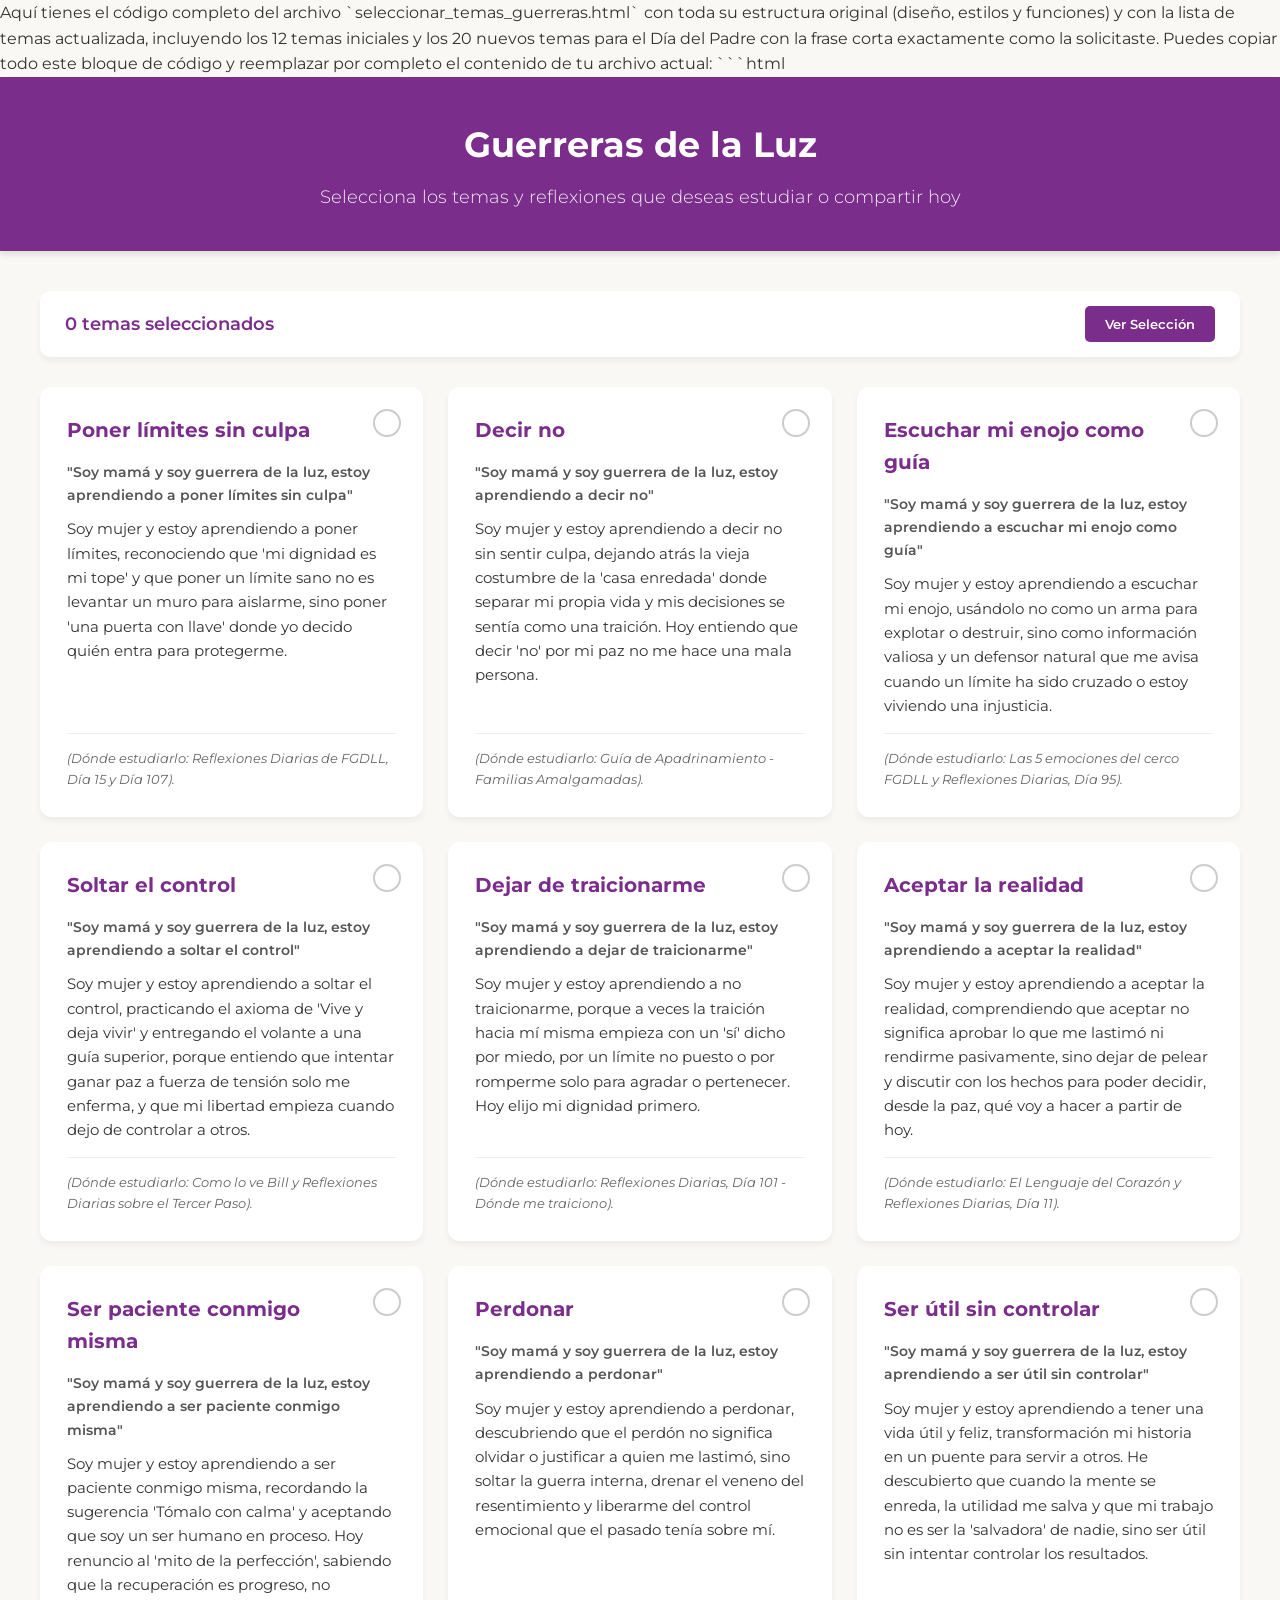
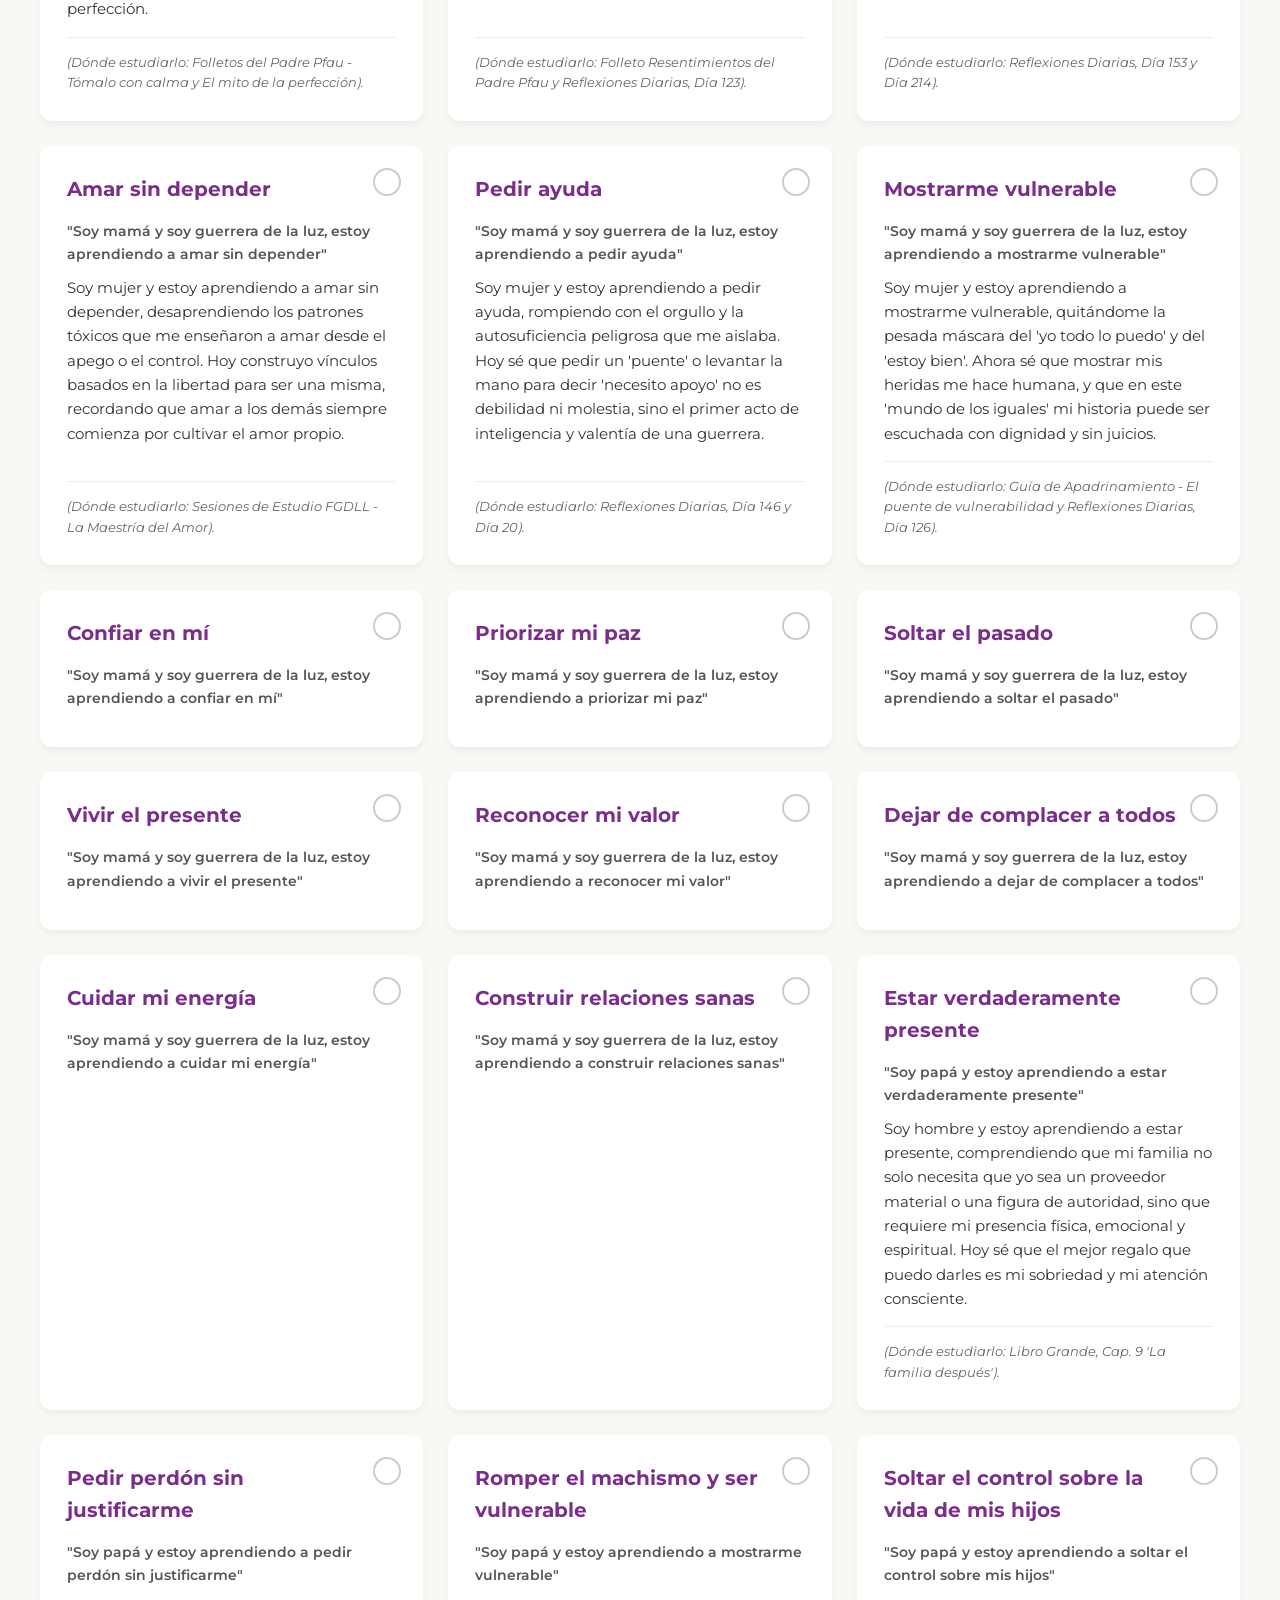
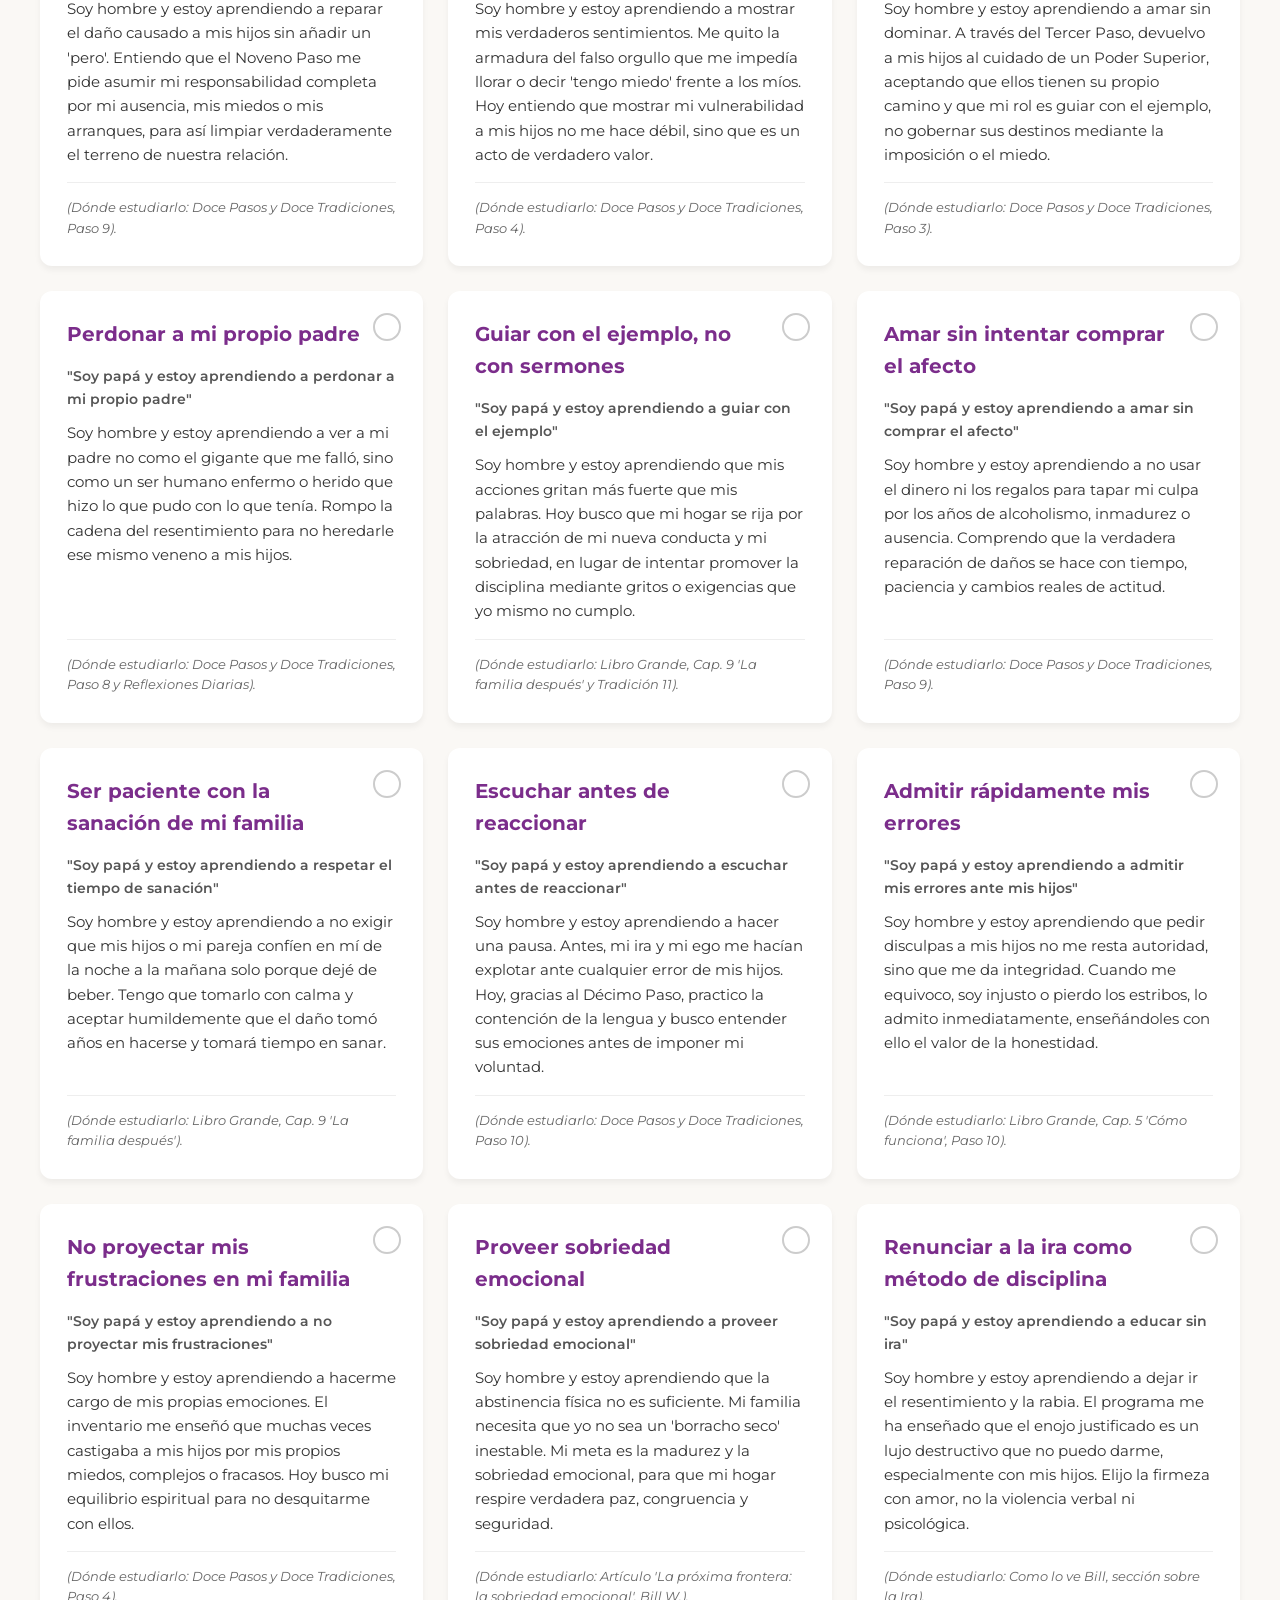
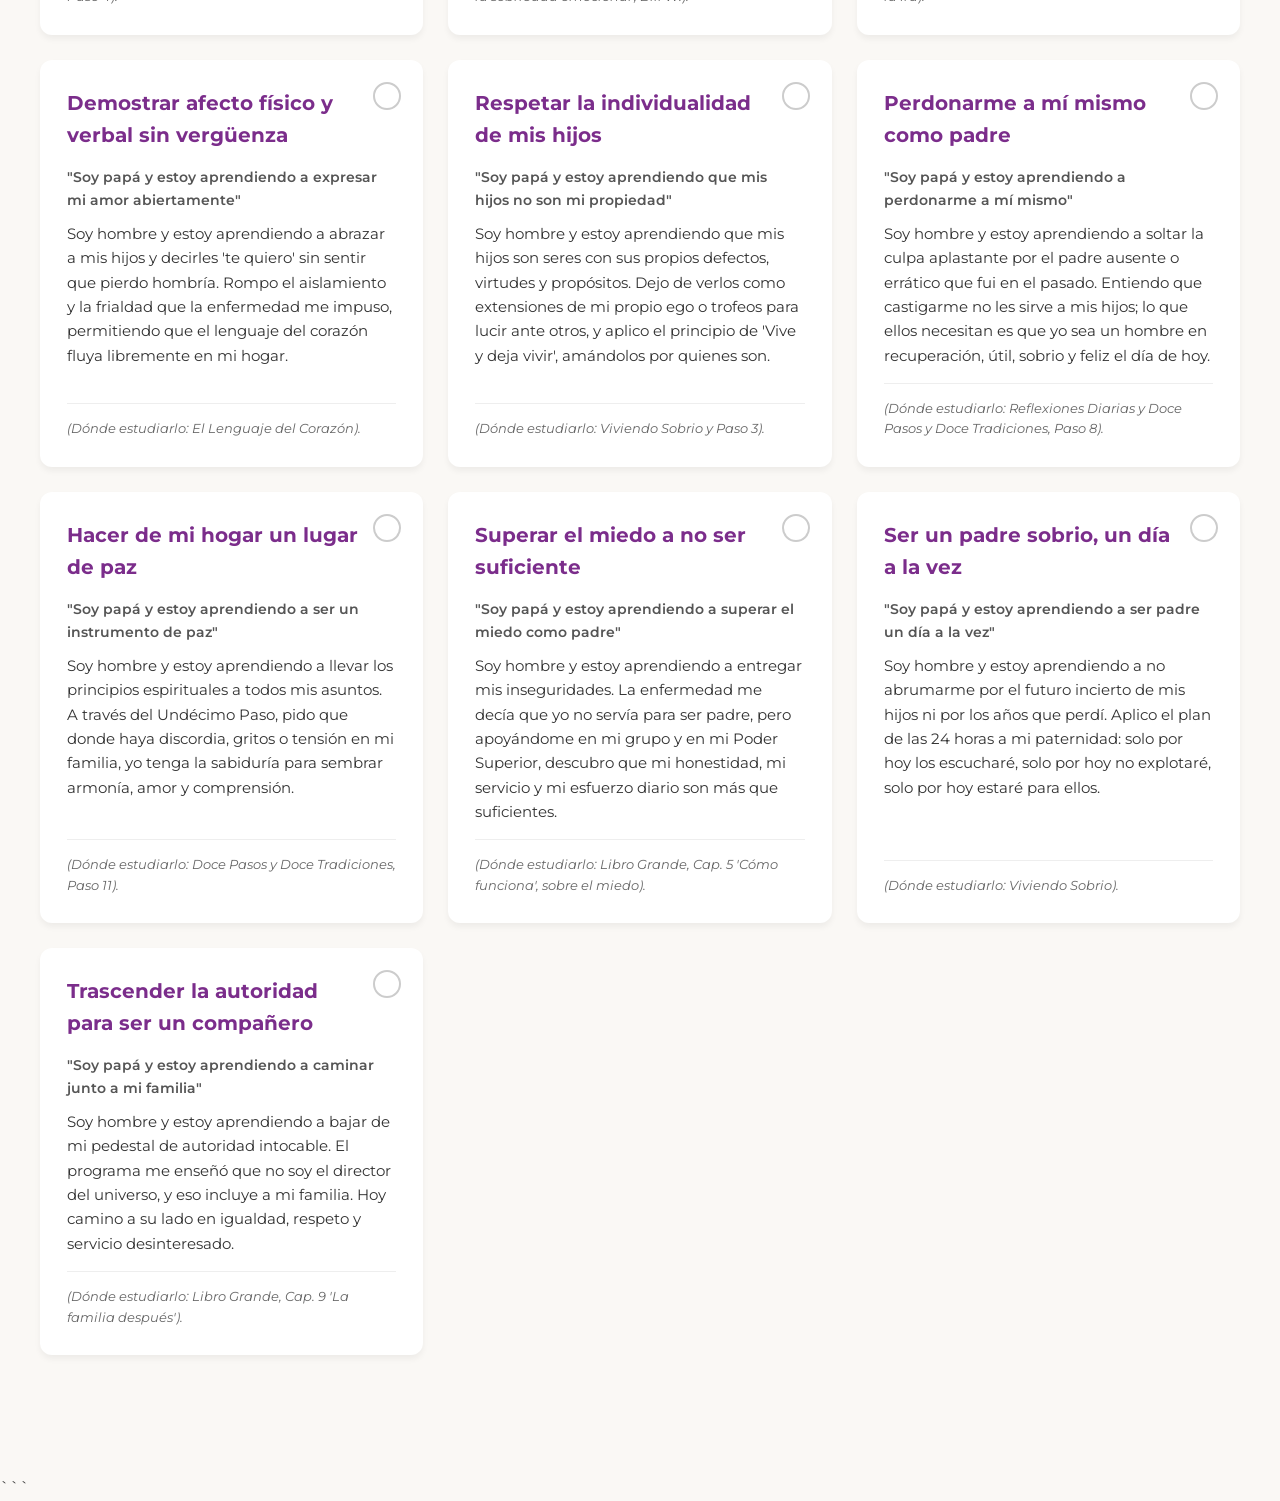
==== index.html @ cd93fa7c "Update index.html" ====
Aquí tienes el código completo del archivo `seleccionar_temas_guerreras.html` con toda su estructura original (diseño, estilos y funciones) y con la lista de temas actualizada, incluyendo los 12 temas iniciales y los 20 nuevos temas para el Día del Padre con la frase corta exactamente como la solicitaste.

Puedes copiar todo este bloque de código y reemplazar por completo el contenido de tu archivo actual:

```html
<!DOCTYPE html>
<html lang="es">
<head>
    <meta charset="UTF-8">
    <meta name="viewport" content="width=device-width, initial-scale=1.0">
    <title>Selección de Temas - Guerreras de la Luz</title>
    <link href="https://fonts.googleapis.com/css2?family=Montserrat:wght@300;400;600;700&display=swap" rel="stylesheet">
    <style>
        :root {
            --primary: #7B2D8B;
            --primary-light: #C9A0DC;
            --primary-bg: #f8f4fa;
            --text-dark: #333333;
            --text-muted: #666666;
            --bg-color: #faf8f5;
            --card-bg: #ffffff;
            --shadow: 0 4px 6px rgba(0,0,0,0.05);
            --shadow-hover: 0 10px 15px rgba(123, 45, 139, 0.15);
        }

        body {
            font-family: 'Montserrat', sans-serif;
            background-color: var(--bg-color);
            color: var(--text-dark);
            margin: 0;
            padding: 0;
            line-height: 1.6;
        }

        header {
            background-color: var(--primary);
            color: white;
            padding: 40px 20px;
            text-align: center;
            box-shadow: 0 4px 6px rgba(0,0,0,0.1);
            position: sticky;
            top: 0;
            z-index: 100;
        }

        header h1 {
            margin: 0 0 10px 0;
            font-size: 2.2rem;
            font-weight: 700;
        }

        header p {
            margin: 0;
            font-size: 1.1rem;
            font-weight: 300;
            opacity: 0.9;
        }

        .container {
            max-width: 1200px;
            margin: 40px auto;
            padding: 0 20px;
        }

        .controls {
            display: flex;
            justify-content: space-between;
            align-items: center;
            margin-bottom: 30px;
            background: white;
            padding: 15px 25px;
            border-radius: 10px;
            box-shadow: var(--shadow);
        }

        .counter {
            font-weight: 600;
            color: var(--primary);
            font-size: 1.1rem;
        }

        .btn {
            background-color: var(--primary);
            color: white;
            border: none;
            padding: 10px 20px;
            border-radius: 5px;
            font-family: 'Montserrat', sans-serif;
            font-weight: 600;
            cursor: pointer;
            transition: background-color 0.3s;
        }

        .btn:hover {
            background-color: #5a1e66;
        }

        .grid {
            display: grid;
            grid-template-columns: repeat(auto-fill, minmax(320px, 1fr));
            gap: 25px;
            padding-bottom: 80px;
        }

        .card {
            background-color: var(--card-bg);
            border-radius: 12px;
            padding: 25px;
            box-shadow: var(--shadow);
            border: 2px solid transparent;
            cursor: pointer;
            transition: all 0.3s ease;
            position: relative;
            display: flex;
            flex-direction: column;
        }

        .card:hover {
            transform: translateY(-5px);
            box-shadow: var(--shadow-hover);
            border-color: var(--primary-light);
        }

        .card.selected {
            border-color: var(--primary);
            background-color: var(--primary-bg);
        }

        .card-checkbox {
            position: absolute;
            top: 20px;
            right: 20px;
            width: 24px;
            height: 24px;
            border: 2px solid #ccc;
            border-radius: 50%;
            display: flex;
            align-items: center;
            justify-content: center;
            transition: all 0.2s;
        }

        .card.selected .card-checkbox {
            background-color: var(--primary);
            border-color: var(--primary);
        }

        .card.selected .card-checkbox::after {
            content: '✓';
            color: white;
            font-size: 14px;
            font-weight: bold;
        }

        .theme-title {
            font-size: 1.25rem;
            font-weight: 700;
            color: var(--primary);
            margin: 0 0 15px 0;
            padding-right: 30px;
        }

        .theme-text {
            font-size: 0.95rem;
            margin-bottom: 15px;
            flex-grow: 1;
        }

        .theme-source {
            font-size: 0.8rem;
            color: var(--text-muted);
            font-style: italic;
            border-top: 1px solid #eee;
            padding-top: 15px;
            margin-top: auto;
        }

        .short-phrase {
            font-weight: 600;
            color: #555;
            margin-bottom: 10px;
            font-size: 0.9rem;
        }

        /* Modal Styles */
        .modal-overlay {
            position: fixed;
            top: 0; left: 0; right: 0; bottom: 0;
            background: rgba(0,0,0,0.5);
            display: none;
            justify-content: center;
            align-items: center;
            z-index: 1000;
        }

        .modal-content {
            background: white;
            padding: 30px;
            border-radius: 12px;
            max-width: 600px;
            width: 90%;
            max-height: 80vh;
            overflow-y: auto;
            box-shadow: 0 10px 25px rgba(0,0,0,0.2);
        }

        .modal-content h2 {
            color: var(--primary);
            margin-top: 0;
        }

        .modal-list {
            list-style: none;
            padding: 0;
        }

        .modal-list li {
            padding: 10px 0;
            border-bottom: 1px solid #eee;
            font-size: 0.95rem;
        }

        .modal-buttons {
            display: flex;
            justify-content: flex-end;
            gap: 15px;
            margin-top: 25px;
        }
        
        .btn-outline {
            background: transparent;
            color: var(--primary);
            border: 2px solid var(--primary);
        }
        .btn-outline:hover {
            background: var(--primary-bg);
        }

    </style>
</head>
<body>

    <header>
        <h1>Guerreras de la Luz</h1>
        <p>Selecciona los temas y reflexiones que deseas estudiar o compartir hoy</p>
    </header>

    <div class="container">
        <div class="controls">
            <div class="counter"><span id="count">0</span> temas seleccionados</div>
            <button class="btn" onclick="verSeleccion()">Ver Selección</button>
        </div>

        <div class="grid" id="card-container">
            </div>
    </div>

    <div class="modal-overlay" id="modal">
        <div class="modal-content">
            <h2>Tus Temas Seleccionados</h2>
            <ul class="modal-list" id="modal-list"></ul>
            <div class="modal-buttons">
                <button class="btn btn-outline" onclick="cerrarModal()">Cerrar</button>
                <button class="btn" onclick="copiarTexto()">Copiar Texto</button>
            </div>
        </div>
    </div>

    <script>
        const temas = [
            {
                title: "Poner límites sin culpa",
                short: "Soy mamá y soy guerrera de la luz, estoy aprendiendo a poner límites sin culpa",
                text: "Soy mujer y estoy aprendiendo a poner límites, reconociendo que 'mi dignidad es mi tope' y que poner un límite sano no es levantar un muro para aislarme, sino poner 'una puerta con llave' donde yo decido quién entra para protegerme.",
                source: "(Dónde estudiarlo: Reflexiones Diarias de FGDLL, Día 15 y Día 107)."
            },
            {
                title: "Decir no",
                short: "Soy mamá y soy guerrera de la luz, estoy aprendiendo a decir no",
                text: "Soy mujer y estoy aprendiendo a decir no sin sentir culpa, dejando atrás la vieja costumbre de la 'casa enredada' donde separar mi propia vida y mis decisiones se sentía como una traición. Hoy entiendo que decir 'no' por mi paz no me hace una mala persona.",
                source: "(Dónde estudiarlo: Guía de Apadrinamiento - Familias Amalgamadas)."
            },
            {
                title: "Escuchar mi enojo como guía",
                short: "Soy mamá y soy guerrera de la luz, estoy aprendiendo a escuchar mi enojo como guía",
                text: "Soy mujer y estoy aprendiendo a escuchar mi enojo, usándolo no como un arma para explotar o destruir, sino como información valiosa y un defensor natural que me avisa cuando un límite ha sido cruzado o estoy viviendo una injusticia.",
                source: "(Dónde estudiarlo: Las 5 emociones del cerco FGDLL y Reflexiones Diarias, Día 95)."
            },
            {
                title: "Soltar el control",
                short: "Soy mamá y soy guerrera de la luz, estoy aprendiendo a soltar el control",
                text: "Soy mujer y estoy aprendiendo a soltar el control, practicando el axioma de 'Vive y deja vivir' y entregando el volante a una guía superior, porque entiendo que intentar ganar paz a fuerza de tensión solo me enferma, y que mi libertad empieza cuando dejo de controlar a otros.",
                source: "(Dónde estudiarlo: Como lo ve Bill y Reflexiones Diarias sobre el Tercer Paso)."
            },
            {
                title: "Dejar de traicionarme",
                short: "Soy mamá y soy guerrera de la luz, estoy aprendiendo a dejar de traicionarme",
                text: "Soy mujer y estoy aprendiendo a no traicionarme, porque a veces la traición hacia mí misma empieza con un 'sí' dicho por miedo, por un límite no puesto o por romperme solo para agradar o pertenecer. Hoy elijo mi dignidad primero.",
                source: "(Dónde estudiarlo: Reflexiones Diarias, Día 101 - Dónde me traiciono)."
            },
            {
                title: "Aceptar la realidad",
                short: "Soy mamá y soy guerrera de la luz, estoy aprendiendo a aceptar la realidad",
                text: "Soy mujer y estoy aprendiendo a aceptar la realidad, comprendiendo que aceptar no significa aprobar lo que me lastimó ni rendirme pasivamente, sino dejar de pelear y discutir con los hechos para poder decidir, desde la paz, qué voy a hacer a partir de hoy.",
                source: "(Dónde estudiarlo: El Lenguaje del Corazón y Reflexiones Diarias, Día 11)."
            },
            {
                title: "Ser paciente conmigo misma",
                short: "Soy mamá y soy guerrera de la luz, estoy aprendiendo a ser paciente conmigo misma",
                text: "Soy mujer y estoy aprendiendo a ser paciente conmigo misma, recordando la sugerencia 'Tómalo con calma' y aceptando que soy un ser humano en proceso. Hoy renuncio al 'mito de la perfección', sabiendo que la recuperación es progreso, no perfección.",
                source: "(Dónde estudiarlo: Folletos del Padre Pfau - Tómalo con calma y El mito de la perfección)."
            },
            {
                title: "Perdonar",
                short: "Soy mamá y soy guerrera de la luz, estoy aprendiendo a perdonar",
                text: "Soy mujer y estoy aprendiendo a perdonar, descubriendo que el perdón no significa olvidar o justificar a quien me lastimó, sino soltar la guerra interna, drenar el veneno del resentimiento y liberarme del control emocional que el pasado tenía sobre mí.",
                source: "(Dónde estudiarlo: Folleto Resentimientos del Padre Pfau y Reflexiones Diarias, Día 123)."
            },
            {
                title: "Ser útil sin controlar",
                short: "Soy mamá y soy guerrera de la luz, estoy aprendiendo a ser útil sin controlar",
                text: "Soy mujer y estoy aprendiendo a tener una vida útil y feliz, transformación mi historia en un puente para servir a otros. He descubierto que cuando la mente se enreda, la utilidad me salva y que mi trabajo no es ser la 'salvadora' de nadie, sino ser útil sin intentar controlar los resultados.",
                source: "(Dónde estudiarlo: Reflexiones Diarias, Día 153 y Día 214)."
            },
            {
                title: "Amar sin depender",
                short: "Soy mamá y soy guerrera de la luz, estoy aprendiendo a amar sin depender",
                text: "Soy mujer y estoy aprendiendo a amar sin depender, desaprendiendo los patrones tóxicos que me enseñaron a amar desde el apego o el control. Hoy construyo vínculos basados en la libertad para ser una misma, recordando que amar a los demás siempre comienza por cultivar el amor propio.",
                source: "(Dónde estudiarlo: Sesiones de Estudio FGDLL - La Maestría del Amor)."
            },
            {
                title: "Pedir ayuda",
                short: "Soy mamá y soy guerrera de la luz, estoy aprendiendo a pedir ayuda",
                text: "Soy mujer y estoy aprendiendo a pedir ayuda, rompiendo con el orgullo y la autosuficiencia peligrosa que me aislaba. Hoy sé que pedir un 'puente' o levantar la mano para decir 'necesito apoyo' no es debilidad ni molestia, sino el primer acto de inteligencia y valentía de una guerrera.",
                source: "(Dónde estudiarlo: Reflexiones Diarias, Día 146 y Día 20)."
            },
            {
                title: "Mostrarme vulnerable",
                short: "Soy mamá y soy guerrera de la luz, estoy aprendiendo a mostrarme vulnerable",
                text: "Soy mujer y estoy aprendiendo a mostrarme vulnerable, quitándome la pesada máscara del 'yo todo lo puedo' y del 'estoy bien'. Ahora sé que mostrar mis heridas me hace humana, y que en este 'mundo de los iguales' mi historia puede ser escuchada con dignidad y sin juicios.",
                source: "(Dónde estudiarlo: Guía de Apadrinamiento - El puente de vulnerabilidad y Reflexiones Diarias, Día 126)."
            },
            { title: "Confiar en mí", short: "Soy mamá y soy guerrera de la luz, estoy aprendiendo a confiar en mí", text: "", source: "" },
            { title: "Priorizar mi paz", short: "Soy mamá y soy guerrera de la luz, estoy aprendiendo a priorizar mi paz", text: "", source: "" },
            { title: "Soltar el pasado", short: "Soy mamá y soy guerrera de la luz, estoy aprendiendo a soltar el pasado", text: "", source: "" },
            { title: "Vivir el presente", short: "Soy mamá y soy guerrera de la luz, estoy aprendiendo a vivir el presente", text: "", source: "" },
            { title: "Reconocer mi valor", short: "Soy mamá y soy guerrera de la luz, estoy aprendiendo a reconocer mi valor", text: "", source: "" },
            { title: "Dejar de complacer a todos", short: "Soy mamá y soy guerrera de la luz, estoy aprendiendo a dejar de complacer a todos", text: "", source: "" },
            { title: "Cuidar mi energía", short: "Soy mamá y soy guerrera de la luz, estoy aprendiendo a cuidar mi energía", text: "", source: "" },
            { title: "Construir relaciones sanas", short: "Soy mamá y soy guerrera de la luz, estoy aprendiendo a construir relaciones sanas", text: "", source: "" },
            
            // --- TEMAS PARA EL DÍA DEL PADRE ---
            {
                title: "Estar verdaderamente presente",
                short: "Soy papá y estoy aprendiendo a estar verdaderamente presente",
                text: "Soy hombre y estoy aprendiendo a estar presente, comprendiendo que mi familia no solo necesita que yo sea un proveedor material o una figura de autoridad, sino que requiere mi presencia física, emocional y espiritual. Hoy sé que el mejor regalo que puedo darles es mi sobriedad y mi atención consciente.",
                source: "(Dónde estudiarlo: Libro Grande, Cap. 9 'La familia después')."
            },
            {
                title: "Pedir perdón sin justificarme",
                short: "Soy papá y estoy aprendiendo a pedir perdón sin justificarme",
                text: "Soy hombre y estoy aprendiendo a reparar el daño causado a mis hijos sin añadir un 'pero'. Entiendo que el Noveno Paso me pide asumir mi responsabilidad completa por mi ausencia, mis miedos o mis arranques, para así limpiar verdaderamente el terreno de nuestra relación.",
                source: "(Dónde estudiarlo: Doce Pasos y Doce Tradiciones, Paso 9)."
            },
            {
                title: "Romper el machismo y ser vulnerable",
                short: "Soy papá y estoy aprendiendo a mostrarme vulnerable",
                text: "Soy hombre y estoy aprendiendo a mostrar mis verdaderos sentimientos. Me quito la armadura del falso orgullo que me impedía llorar o decir 'tengo miedo' frente a los míos. Hoy entiendo que mostrar mi vulnerabilidad a mis hijos no me hace débil, sino que es un acto de verdadero valor.",
                source: "(Dónde estudiarlo: Doce Pasos y Doce Tradiciones, Paso 4)."
            },
            {
                title: "Soltar el control sobre la vida de mis hijos",
                short: "Soy papá y estoy aprendiendo a soltar el control sobre mis hijos",
                text: "Soy hombre y estoy aprendiendo a amar sin dominar. A través del Tercer Paso, devuelvo a mis hijos al cuidado de un Poder Superior, aceptando que ellos tienen su propio camino y que mi rol es guiar con el ejemplo, no gobernar sus destinos mediante la imposición o el miedo.",
                source: "(Dónde estudiarlo: Doce Pasos y Doce Tradiciones, Paso 3)."
            },
            {
                title: "Perdonar a mi propio padre",
                short: "Soy papá y estoy aprendiendo a perdonar a mi propio padre",
                text: "Soy hombre y estoy aprendiendo a ver a mi padre no como el gigante que me falló, sino como un ser humano enfermo o herido que hizo lo que pudo con lo que tenía. Rompo la cadena del resentimiento para no heredarle ese mismo veneno a mis hijos.",
                source: "(Dónde estudiarlo: Doce Pasos y Doce Tradiciones, Paso 8 y Reflexiones Diarias)."
            },
            {
                title: "Guiar con el ejemplo, no con sermones",
                short: "Soy papá y estoy aprendiendo a guiar con el ejemplo",
                text: "Soy hombre y estoy aprendiendo que mis acciones gritan más fuerte que mis palabras. Hoy busco que mi hogar se rija por la atracción de mi nueva conducta y mi sobriedad, en lugar de intentar promover la disciplina mediante gritos o exigencias que yo mismo no cumplo.",
                source: "(Dónde estudiarlo: Libro Grande, Cap. 9 'La familia después' y Tradición 11)."
            },
            {
                title: "Amar sin intentar comprar el afecto",
                short: "Soy papá y estoy aprendiendo a amar sin comprar el afecto",
                text: "Soy hombre y estoy aprendiendo a no usar el dinero ni los regalos para tapar mi culpa por los años de alcoholismo, inmadurez o ausencia. Comprendo que la verdadera reparación de daños se hace con tiempo, paciencia y cambios reales de actitud.",
                source: "(Dónde estudiarlo: Doce Pasos y Doce Tradiciones, Paso 9)."
            },
            {
                title: "Ser paciente con la sanación de mi familia",
                short: "Soy papá y estoy aprendiendo a respetar el tiempo de sanación",
                text: "Soy hombre y estoy aprendiendo a no exigir que mis hijos o mi pareja confíen en mí de la noche a la mañana solo porque dejé de beber. Tengo que tomarlo con calma y aceptar humildemente que el daño tomó años en hacerse y tomará tiempo en sanar.",
                source: "(Dónde estudiarlo: Libro Grande, Cap. 9 'La familia después')."
            },
            {
                title: "Escuchar antes de reaccionar",
                short: "Soy papá y estoy aprendiendo a escuchar antes de reaccionar",
                text: "Soy hombre y estoy aprendiendo a hacer una pausa. Antes, mi ira y mi ego me hacían explotar ante cualquier error de mis hijos. Hoy, gracias al Décimo Paso, practico la contención de la lengua y busco entender sus emociones antes de imponer mi voluntad.",
                source: "(Dónde estudiarlo: Doce Pasos y Doce Tradiciones, Paso 10)."
            },
            {
                title: "Admitir rápidamente mis errores",
                short: "Soy papá y estoy aprendiendo a admitir mis errores ante mis hijos",
                text: "Soy hombre y estoy aprendiendo que pedir disculpas a mis hijos no me resta autoridad, sino que me da integridad. Cuando me equivoco, soy injusto o pierdo los estribos, lo admito inmediatamente, enseñándoles con ello el valor de la honestidad.",
                source: "(Dónde estudiarlo: Libro Grande, Cap. 5 'Cómo funciona', Paso 10)."
            },
            {
                title: "No proyectar mis frustraciones en mi familia",
                short: "Soy papá y estoy aprendiendo a no proyectar mis frustraciones",
                text: "Soy hombre y estoy aprendiendo a hacerme cargo de mis propias emociones. El inventario me enseñó que muchas veces castigaba a mis hijos por mis propios miedos, complejos o fracasos. Hoy busco mi equilibrio espiritual para no desquitarme con ellos.",
                source: "(Dónde estudiarlo: Doce Pasos y Doce Tradiciones, Paso 4)."
            },
            {
                title: "Proveer sobriedad emocional",
                short: "Soy papá y estoy aprendiendo a proveer sobriedad emocional",
                text: "Soy hombre y estoy aprendiendo que la abstinencia física no es suficiente. Mi familia necesita que yo no sea un 'borracho seco' inestable. Mi meta es la madurez y la sobriedad emocional, para que mi hogar respire verdadera paz, congruencia y seguridad.",
                source: "(Dónde estudiarlo: Artículo 'La próxima frontera: la sobriedad emocional', Bill W.)."
            },
            {
                title: "Renunciar a la ira como método de disciplina",
                short: "Soy papá y estoy aprendiendo a educar sin ira",
                text: "Soy hombre y estoy aprendiendo a dejar ir el resentimiento y la rabia. El programa me ha enseñado que el enojo justificado es un lujo destructivo que no puedo darme, especialmente con mis hijos. Elijo la firmeza con amor, no la violencia verbal ni psicológica.",
                source: "(Dónde estudiarlo: Como lo ve Bill, sección sobre la Ira)."
            },
            {
                title: "Demostrar afecto físico y verbal sin vergüenza",
                short: "Soy papá y estoy aprendiendo a expresar mi amor abiertamente",
                text: "Soy hombre y estoy aprendiendo a abrazar a mis hijos y decirles 'te quiero' sin sentir que pierdo hombría. Rompo el aislamiento y la frialdad que la enfermedad me impuso, permitiendo que el lenguaje del corazón fluya libremente en mi hogar.",
                source: "(Dónde estudiarlo: El Lenguaje del Corazón)."
            },
            {
                title: "Respetar la individualidad de mis hijos",
                short: "Soy papá y estoy aprendiendo que mis hijos no son mi propiedad",
                text: "Soy hombre y estoy aprendiendo que mis hijos son seres con sus propios defectos, virtudes y propósitos. Dejo de verlos como extensiones de mi propio ego o trofeos para lucir ante otros, y aplico el principio de 'Vive y deja vivir', amándolos por quienes son.",
                source: "(Dónde estudiarlo: Viviendo Sobrio y Paso 3)."
            },
            {
                title: "Perdonarme a mí mismo como padre",
                short: "Soy papá y estoy aprendiendo a perdonarme a mí mismo",
                text: "Soy hombre y estoy aprendiendo a soltar la culpa aplastante por el padre ausente o errático que fui en el pasado. Entiendo que castigarme no les sirve a mis hijos; lo que ellos necesitan es que yo sea un hombre en recuperación, útil, sobrio y feliz el día de hoy.",
                source: "(Dónde estudiarlo: Reflexiones Diarias y Doce Pasos y Doce Tradiciones, Paso 8)."
            },
            {
                title: "Hacer de mi hogar un lugar de paz",
                short: "Soy papá y estoy aprendiendo a ser un instrumento de paz",
                text: "Soy hombre y estoy aprendiendo a llevar los principios espirituales a todos mis asuntos. A través del Undécimo Paso, pido que donde haya discordia, gritos o tensión en mi familia, yo tenga la sabiduría para sembrar armonía, amor y comprensión.",
                source: "(Dónde estudiarlo: Doce Pasos y Doce Tradiciones, Paso 11)."
            },
            {
                title: "Superar el miedo a no ser suficiente",
                short: "Soy papá y estoy aprendiendo a superar el miedo como padre",
                text: "Soy hombre y estoy aprendiendo a entregar mis inseguridades. La enfermedad me decía que yo no servía para ser padre, pero apoyándome en mi grupo y en mi Poder Superior, descubro que mi honestidad, mi servicio y mi esfuerzo diario son más que suficientes.",
                source: "(Dónde estudiarlo: Libro Grande, Cap. 5 'Cómo funciona', sobre el miedo)."
            },
            {
                title: "Ser un padre sobrio, un día a la vez",
                short: "Soy papá y estoy aprendiendo a ser padre un día a la vez",
                text: "Soy hombre y estoy aprendiendo a no abrumarme por el futuro incierto de mis hijos ni por los años que perdí. Aplico el plan de las 24 horas a mi paternidad: solo por hoy los escucharé, solo por hoy no explotaré, solo por hoy estaré para ellos.",
                source: "(Dónde estudiarlo: Viviendo Sobrio)."
            },
            {
                title: "Trascender la autoridad para ser un compañero",
                short: "Soy papá y estoy aprendiendo a caminar junto a mi familia",
                text: "Soy hombre y estoy aprendiendo a bajar de mi pedestal de autoridad intocable. El programa me enseñó que no soy el director del universo, y eso incluye a mi familia. Hoy camino a su lado en igualdad, respeto y servicio desinteresado.",
                source: "(Dónde estudiarlo: Libro Grande, Cap. 9 'La familia después')."
            }
        ];

        let seleccionados = new Set();
        const container = document.getElementById('card-container');
        const countSpan = document.getElementById('count');

        // Renderizar las tarjetas
        temas.forEach((tema, index) => {
            const card = document.createElement('div');
            card.className = 'card';
            card.dataset.index = index;
            card.onclick = () => toggleCard(card, index);

            let html = `
                <div class="card-checkbox"></div>
                <h3 class="theme-title">${tema.title}</h3>
                <div class="short-phrase">"${tema.short}"</div>
            `;
            
            if(tema.text) {
                html += `<div class="theme-text">${tema.text}</div>`;
            }
            if(tema.source) {
                html += `<div class="theme-source">${tema.source}</div>`;
            }

            card.innerHTML = html;
            container.appendChild(card);
        });

        function toggleCard(card, index) {
            card.classList.toggle('selected');
            if (seleccionados.has(index)) {
                seleccionados.delete(index);
            } else {
                seleccionados.add(index);
            }
            countSpan.textContent = seleccionados.size;
        }

        function verSeleccion() {
            if (seleccionados.size === 0) {
                alert('Por favor selecciona al menos un tema.');
                return;
            }
            const modal = document.getElementById('modal');
            const lista = document.getElementById('modal-list');
            lista.innerHTML = '';
            
            seleccionados.forEach(index => {
                const tema = temas[index];
                const li = document.createElement('li');
                li.innerHTML = `<strong>${tema.title}</strong><br>
                                ${tema.text ? tema.text + '<br><small>' + tema.source + '</small>' : '<em>' + tema.short + '</em>'}`;
                lista.appendChild(li);
            });
            
            modal.style.display = 'flex';
        }

        function cerrarModal() {
            document.getElementById('modal').style.display = 'none';
        }

        function copiarTexto() {
            let textoFinal = "MIS TEMAS SELECCIONADOS:\n\n";
            seleccionados.forEach(index => {
                const tema = temas[index];
                textoFinal += `--- ${tema.title.toUpperCase()} ---\n`;
                if(tema.text) {
                    textoFinal += `${tema.text}\n${tema.source}\n\n`;
                } else {
                    textoFinal += `${tema.short}\n\n`;
                }
            });

            navigator.clipboard.writeText(textoFinal).then(() => {
                alert('¡Texto copiado al portapapeles!');
            }).catch(err => {
                console.error('Error al copiar:', err);
                alert('Hubo un error al copiar el texto.');
            });
        }
    </script>
</body>
</html>

```
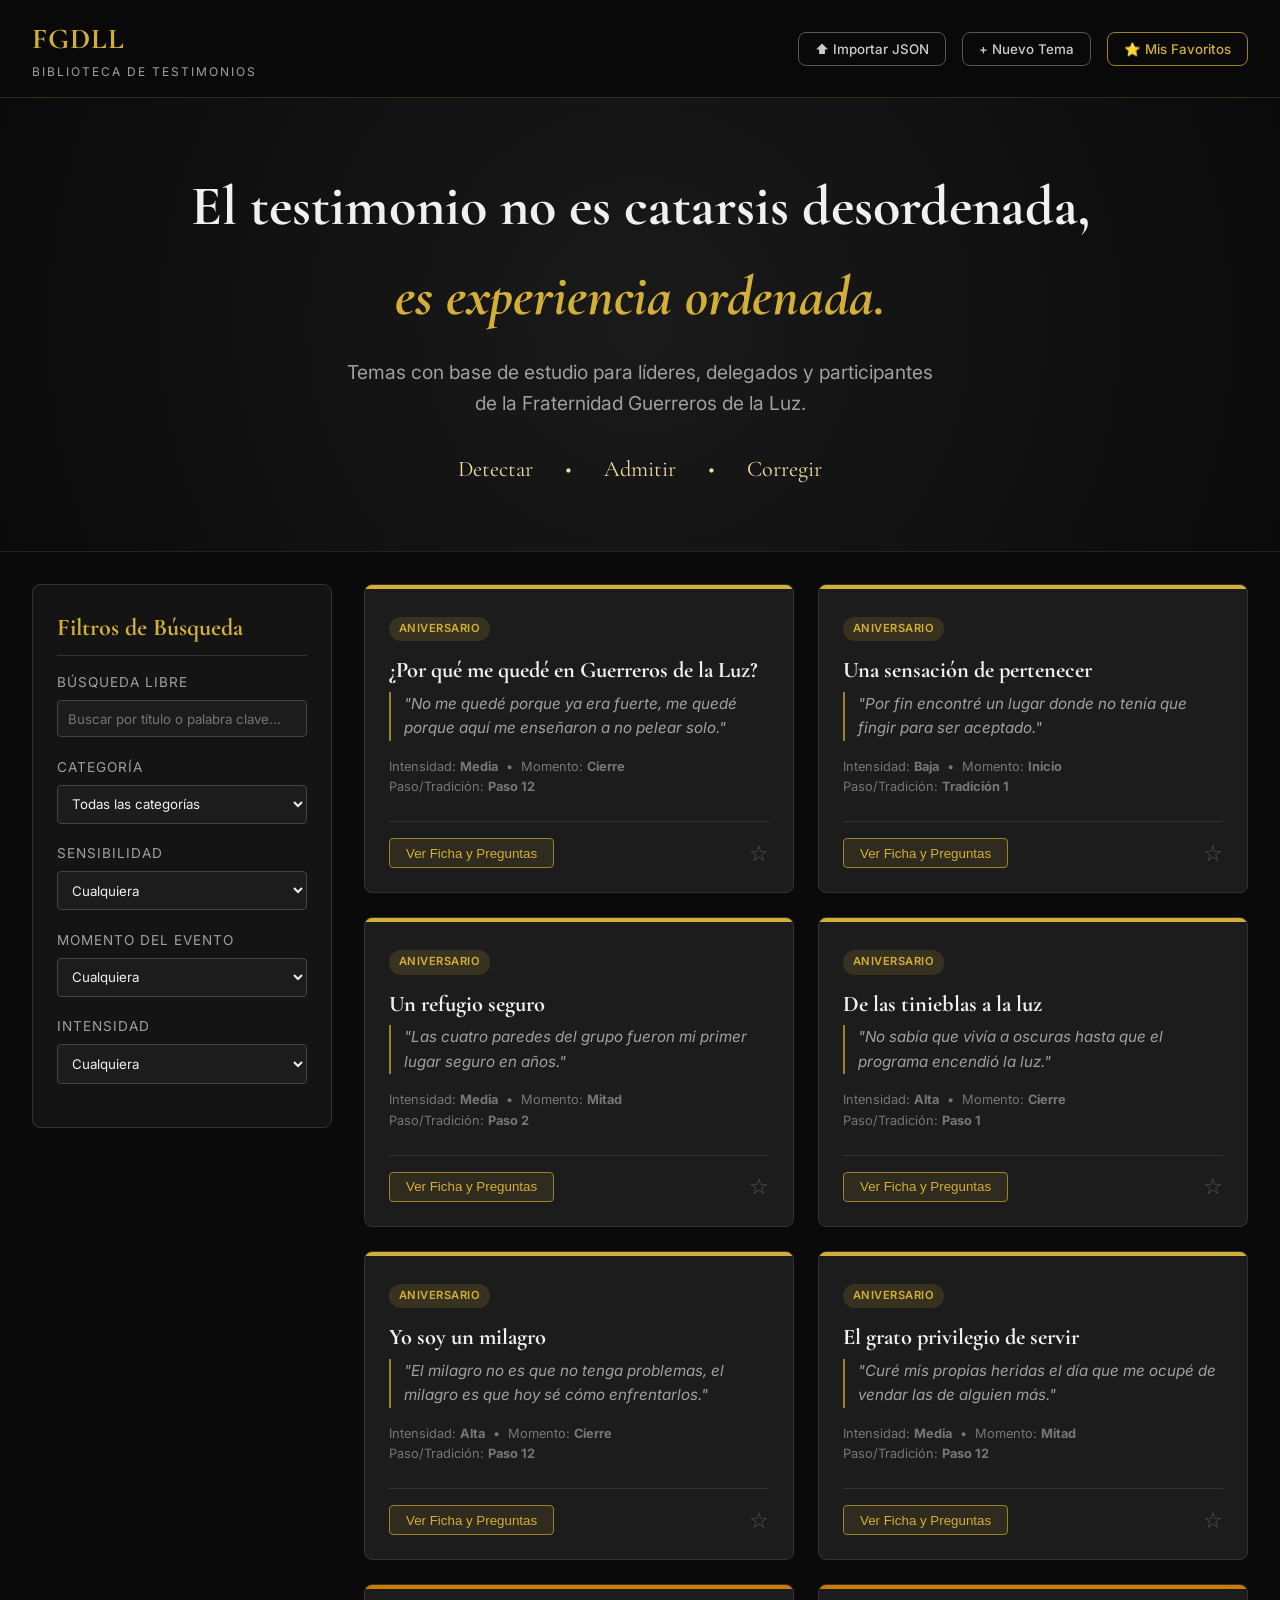
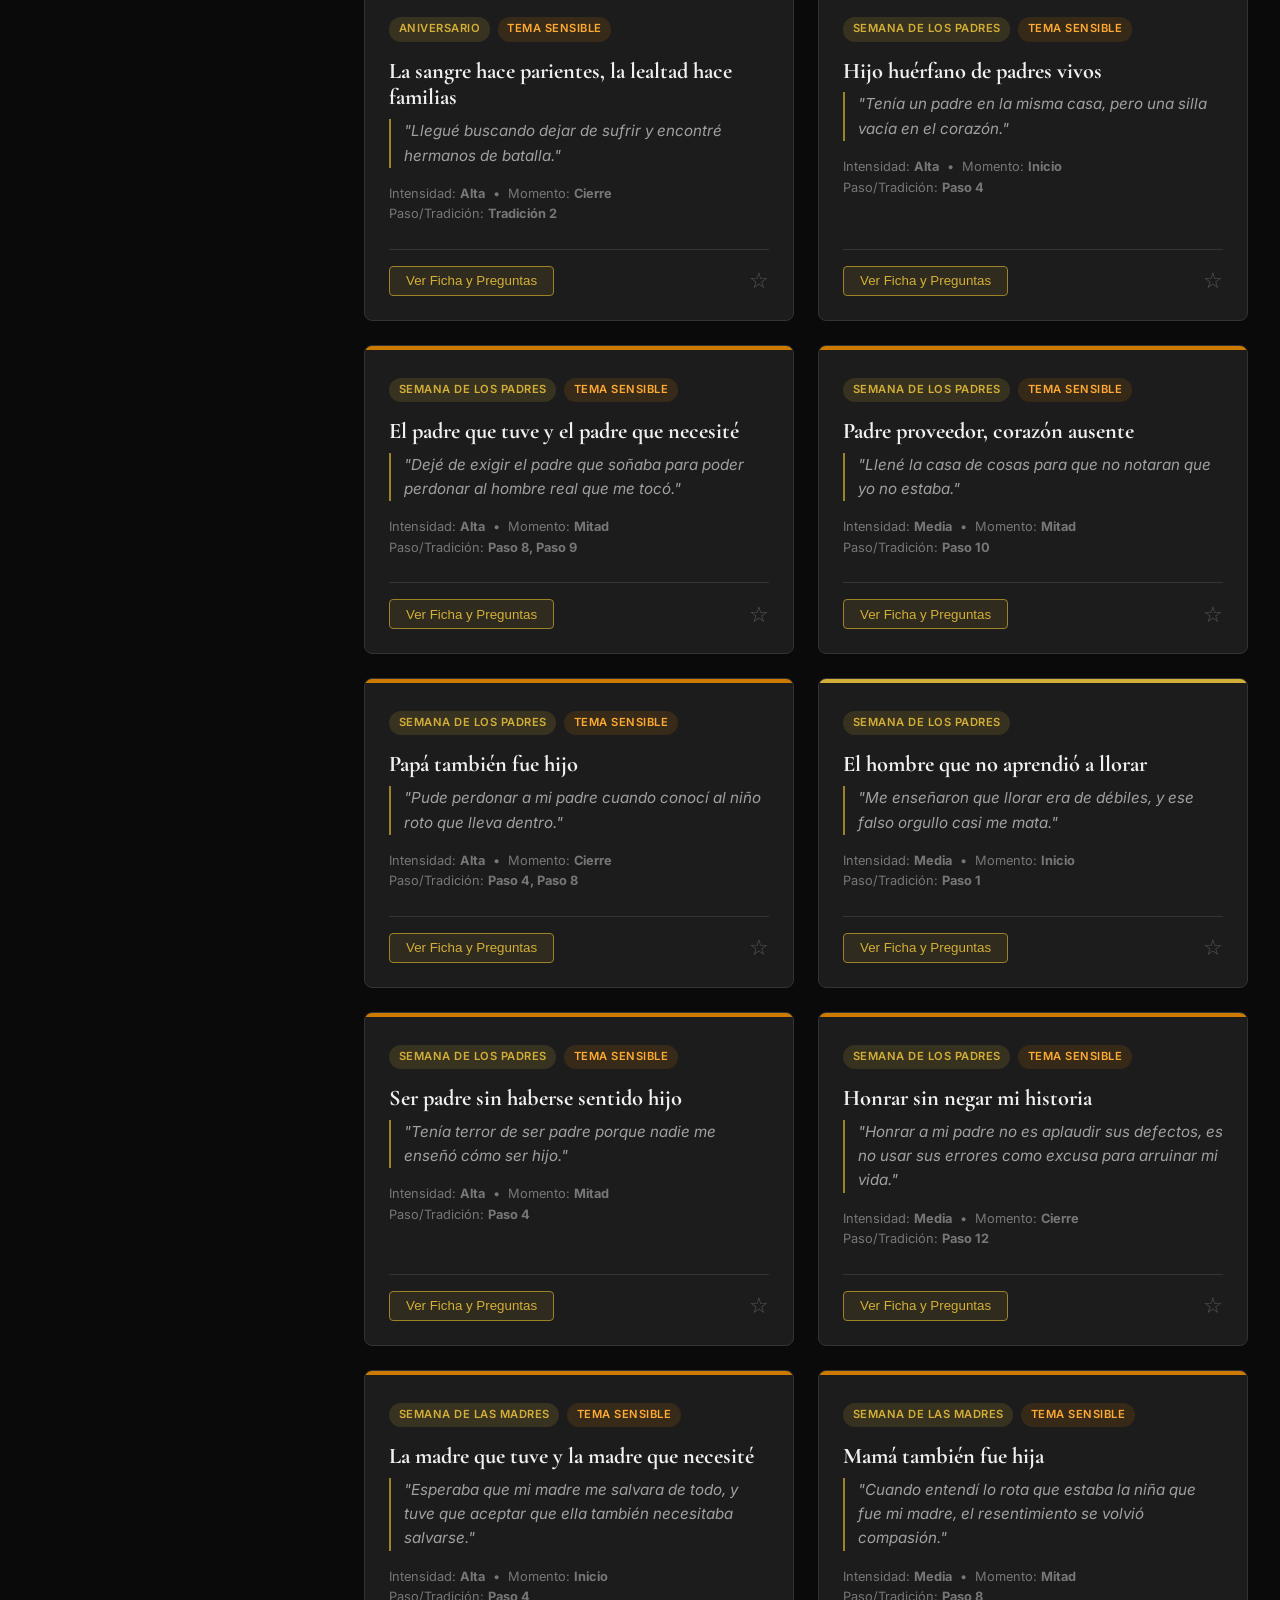
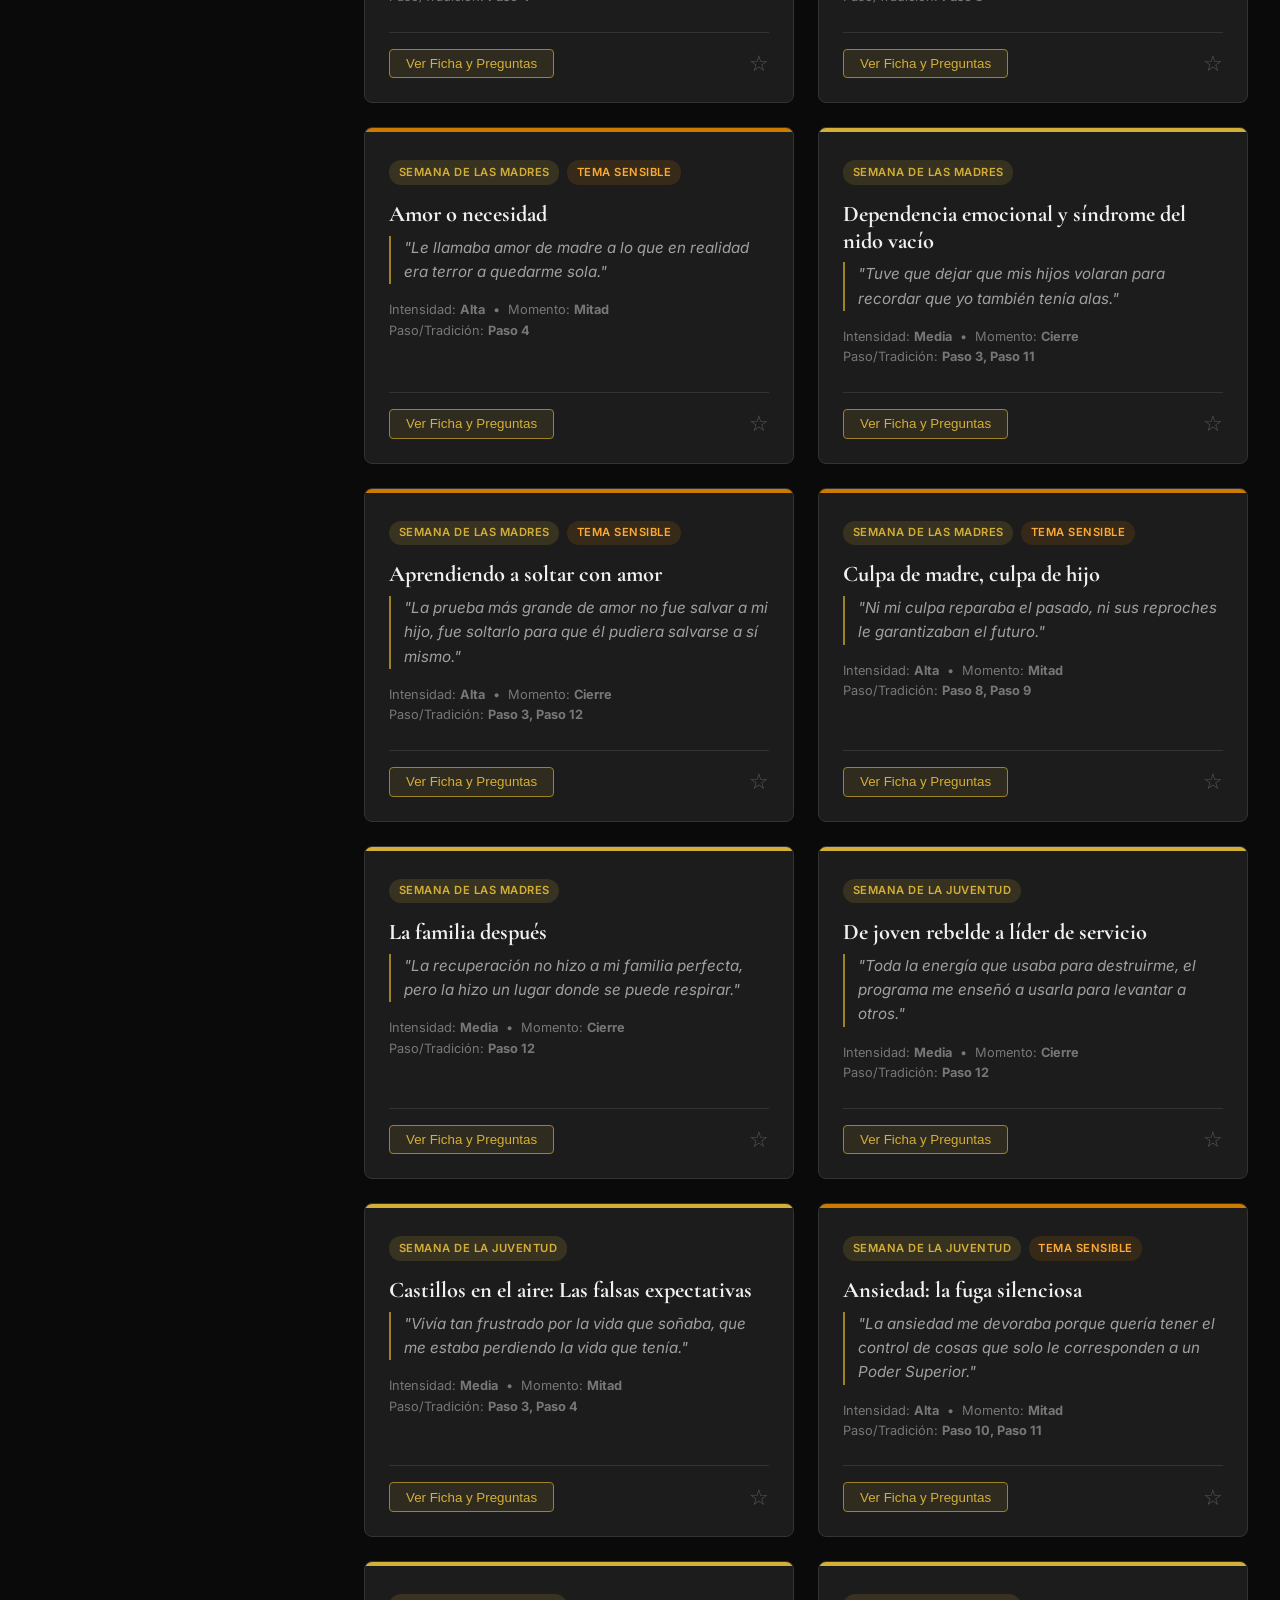
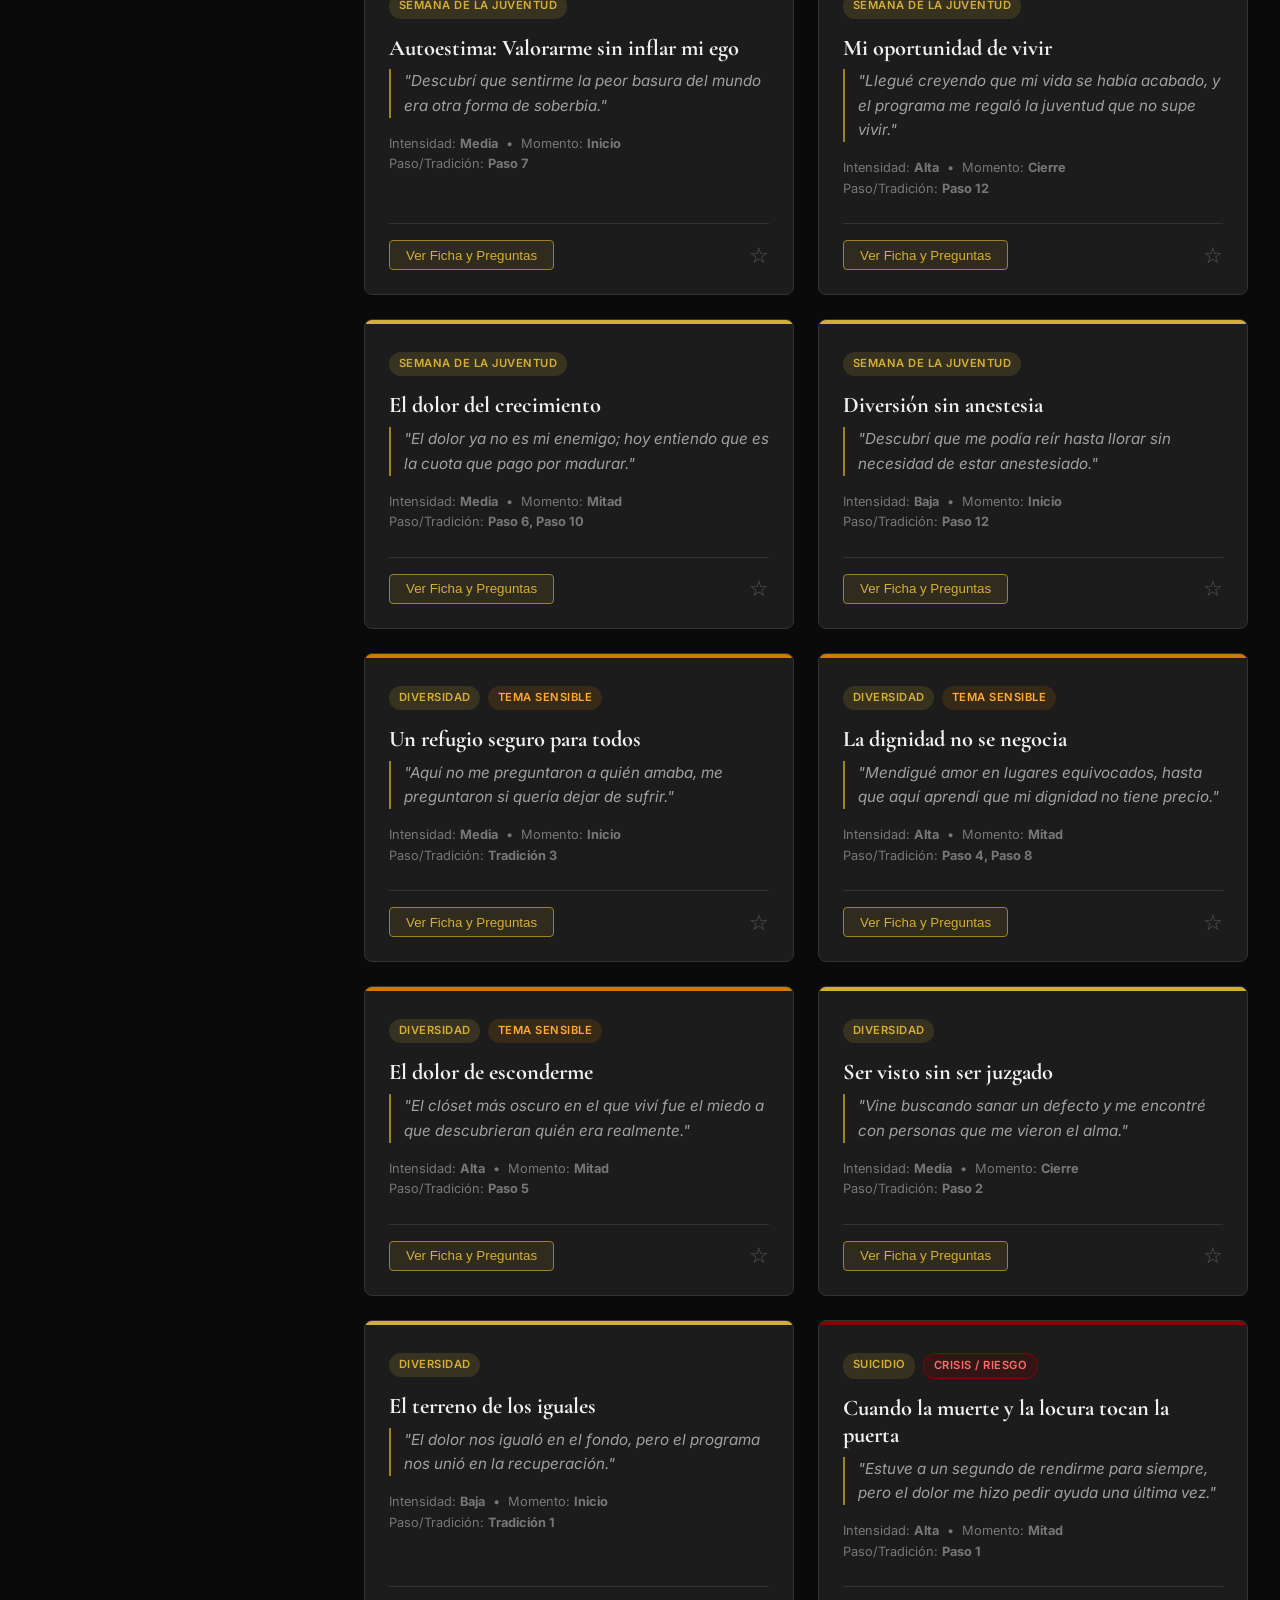
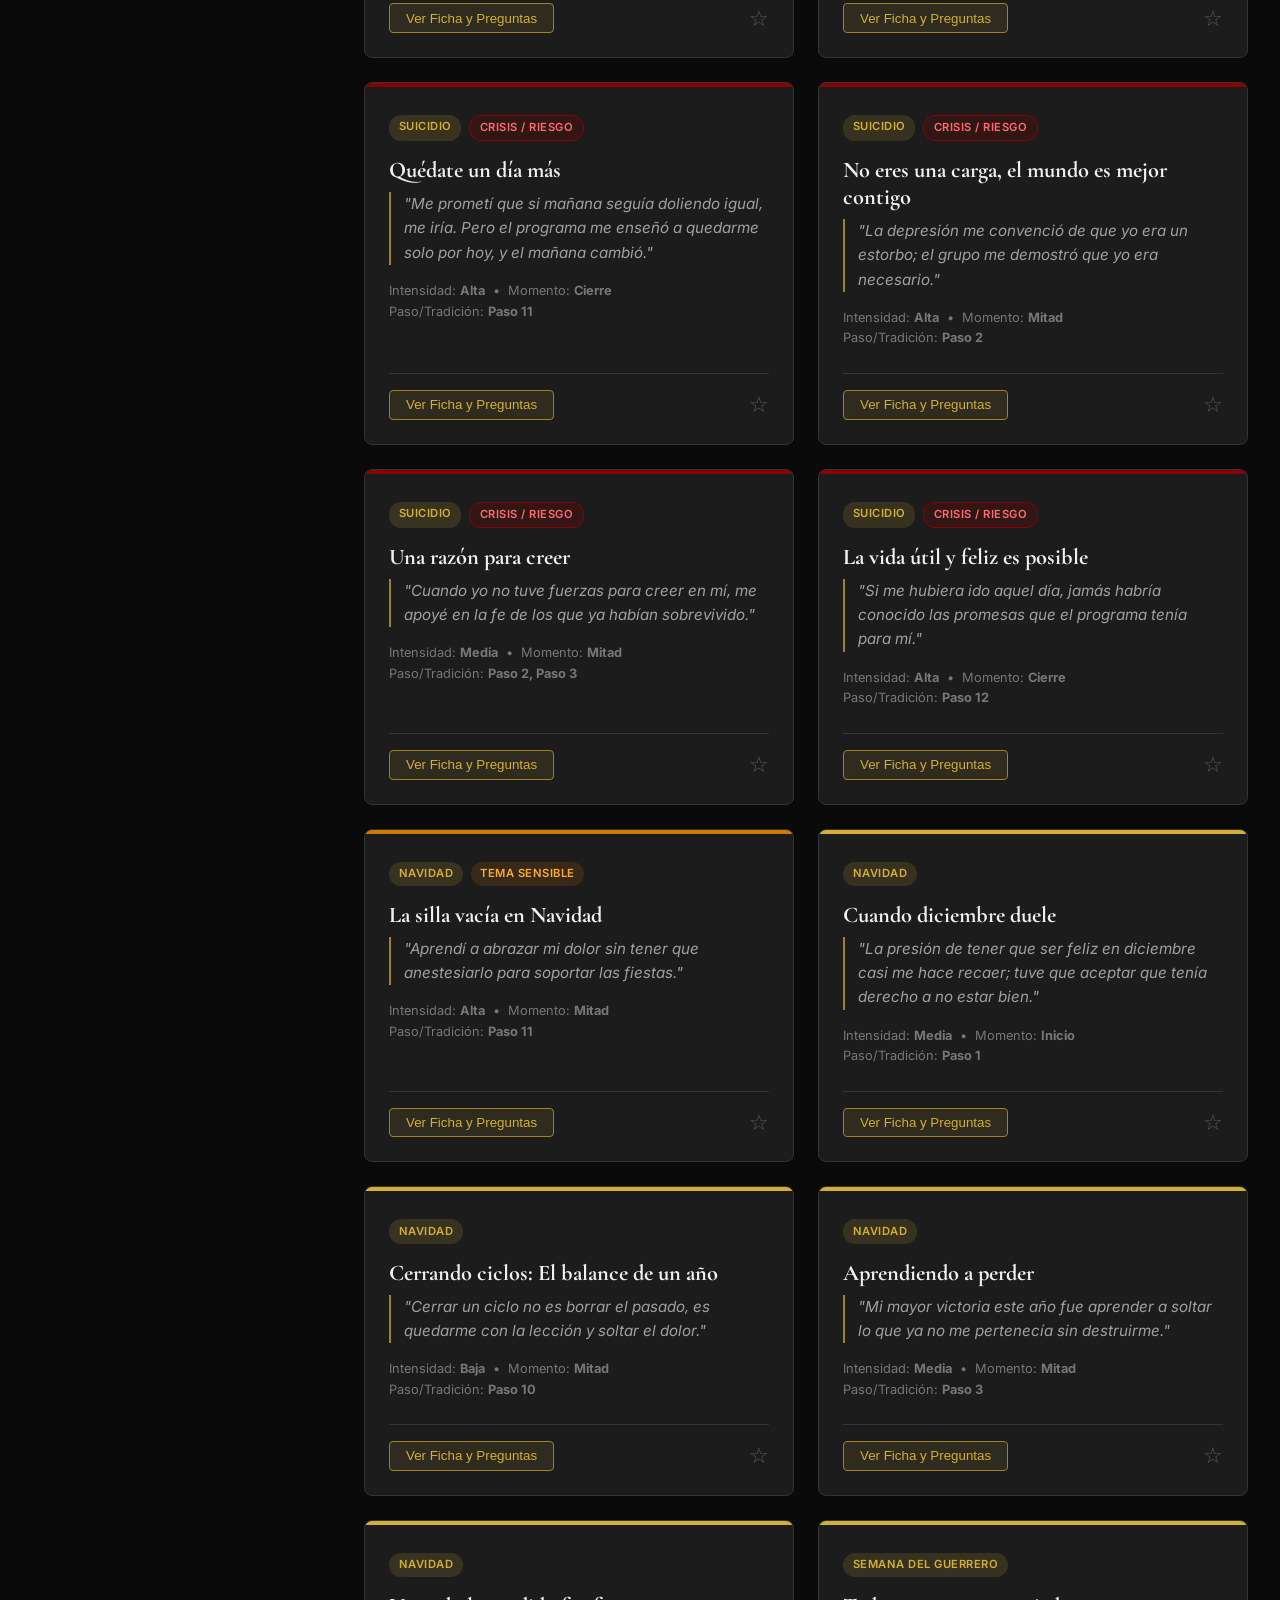
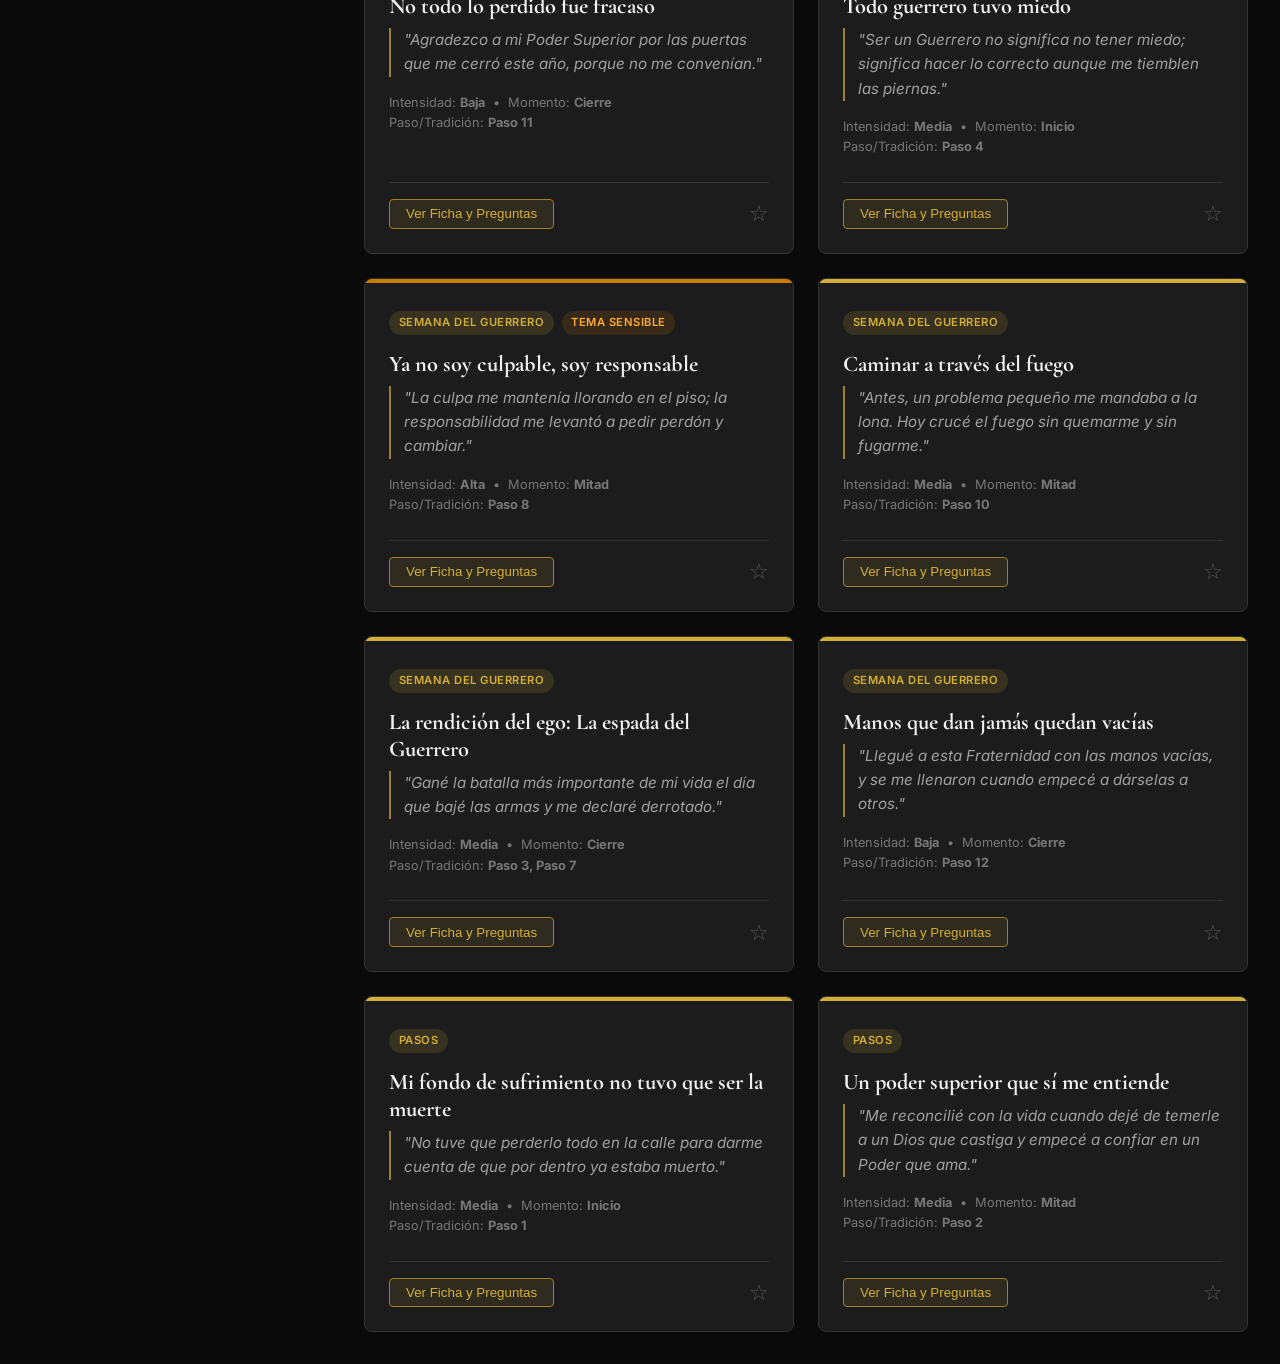
==== commit 42037421: "Update index.html" ====
--- a/index.html
+++ b/index.html
@@ -1,560 +1,1972 @@
-Aquí tienes el código completo del archivo `seleccionar_temas_guerreras.html` con toda su estructura original (diseño, estilos y funciones) y con la lista de temas actualizada, incluyendo los 12 temas iniciales y los 20 nuevos temas para el Día del Padre con la frase corta exactamente como la solicitaste.
-
-Puedes copiar todo este bloque de código y reemplazar por completo el contenido de tu archivo actual:
-
-```html
 <!DOCTYPE html>
 <html lang="es">
 <head>
-    <meta charset="UTF-8">
-    <meta name="viewport" content="width=device-width, initial-scale=1.0">
-    <title>Selección de Temas - Guerreras de la Luz</title>
-    <link href="https://fonts.googleapis.com/css2?family=Montserrat:wght@300;400;600;700&display=swap" rel="stylesheet">
-    <style>
-        :root {
-            --primary: #7B2D8B;
-            --primary-light: #C9A0DC;
-            --primary-bg: #f8f4fa;
-            --text-dark: #333333;
-            --text-muted: #666666;
-            --bg-color: #faf8f5;
-            --card-bg: #ffffff;
-            --shadow: 0 4px 6px rgba(0,0,0,0.05);
-            --shadow-hover: 0 10px 15px rgba(123, 45, 139, 0.15);
-        }
-
-        body {
-            font-family: 'Montserrat', sans-serif;
-            background-color: var(--bg-color);
-            color: var(--text-dark);
-            margin: 0;
-            padding: 0;
-            line-height: 1.6;
-        }
-
-        header {
-            background-color: var(--primary);
-            color: white;
-            padding: 40px 20px;
-            text-align: center;
-            box-shadow: 0 4px 6px rgba(0,0,0,0.1);
-            position: sticky;
-            top: 0;
-            z-index: 100;
-        }
-
-        header h1 {
-            margin: 0 0 10px 0;
-            font-size: 2.2rem;
-            font-weight: 700;
-        }
-
-        header p {
-            margin: 0;
-            font-size: 1.1rem;
-            font-weight: 300;
-            opacity: 0.9;
-        }
-
-        .container {
-            max-width: 1200px;
-            margin: 40px auto;
-            padding: 0 20px;
-        }
-
-        .controls {
-            display: flex;
-            justify-content: space-between;
-            align-items: center;
-            margin-bottom: 30px;
-            background: white;
-            padding: 15px 25px;
-            border-radius: 10px;
-            box-shadow: var(--shadow);
-        }
-
-        .counter {
-            font-weight: 600;
-            color: var(--primary);
-            font-size: 1.1rem;
-        }
-
-        .btn {
-            background-color: var(--primary);
-            color: white;
-            border: none;
-            padding: 10px 20px;
-            border-radius: 5px;
-            font-family: 'Montserrat', sans-serif;
-            font-weight: 600;
-            cursor: pointer;
-            transition: background-color 0.3s;
-        }
-
-        .btn:hover {
-            background-color: #5a1e66;
-        }
-
-        .grid {
-            display: grid;
-            grid-template-columns: repeat(auto-fill, minmax(320px, 1fr));
-            gap: 25px;
-            padding-bottom: 80px;
-        }
-
-        .card {
-            background-color: var(--card-bg);
-            border-radius: 12px;
-            padding: 25px;
-            box-shadow: var(--shadow);
-            border: 2px solid transparent;
-            cursor: pointer;
-            transition: all 0.3s ease;
-            position: relative;
-            display: flex;
-            flex-direction: column;
-        }
-
-        .card:hover {
-            transform: translateY(-5px);
-            box-shadow: var(--shadow-hover);
-            border-color: var(--primary-light);
-        }
-
-        .card.selected {
-            border-color: var(--primary);
-            background-color: var(--primary-bg);
-        }
-
-        .card-checkbox {
-            position: absolute;
-            top: 20px;
-            right: 20px;
-            width: 24px;
-            height: 24px;
-            border: 2px solid #ccc;
-            border-radius: 50%;
-            display: flex;
-            align-items: center;
-            justify-content: center;
-            transition: all 0.2s;
-        }
-
-        .card.selected .card-checkbox {
-            background-color: var(--primary);
-            border-color: var(--primary);
-        }
-
-        .card.selected .card-checkbox::after {
-            content: '✓';
-            color: white;
-            font-size: 14px;
-            font-weight: bold;
-        }
-
-        .theme-title {
-            font-size: 1.25rem;
-            font-weight: 700;
-            color: var(--primary);
-            margin: 0 0 15px 0;
-            padding-right: 30px;
-        }
-
-        .theme-text {
-            font-size: 0.95rem;
-            margin-bottom: 15px;
-            flex-grow: 1;
-        }
-
-        .theme-source {
-            font-size: 0.8rem;
-            color: var(--text-muted);
-            font-style: italic;
-            border-top: 1px solid #eee;
-            padding-top: 15px;
-            margin-top: auto;
-        }
-
-        .short-phrase {
-            font-weight: 600;
-            color: #555;
-            margin-bottom: 10px;
-            font-size: 0.9rem;
-        }
-
-        /* Modal Styles */
-        .modal-overlay {
-            position: fixed;
-            top: 0; left: 0; right: 0; bottom: 0;
-            background: rgba(0,0,0,0.5);
-            display: none;
-            justify-content: center;
-            align-items: center;
-            z-index: 1000;
-        }
-
-        .modal-content {
-            background: white;
-            padding: 30px;
-            border-radius: 12px;
-            max-width: 600px;
-            width: 90%;
-            max-height: 80vh;
-            overflow-y: auto;
-            box-shadow: 0 10px 25px rgba(0,0,0,0.2);
-        }
-
-        .modal-content h2 {
-            color: var(--primary);
-            margin-top: 0;
-        }
-
-        .modal-list {
-            list-style: none;
-            padding: 0;
-        }
-
-        .modal-list li {
-            padding: 10px 0;
-            border-bottom: 1px solid #eee;
-            font-size: 0.95rem;
-        }
-
-        .modal-buttons {
-            display: flex;
-            justify-content: flex-end;
-            gap: 15px;
-            margin-top: 25px;
+  <meta charset="UTF-8">
+  <meta name="viewport" content="width=device-width, initial-scale=1.0">
+  <title>Biblioteca de Testimonios · FGDLL</title>
+  <link href="https://fonts.googleapis.com/css2?family=Cormorant+Garamond:ital,wght@0,400;0,600;0,700;1,400&family=Inter:wght@300;400;500;600;700&display=swap" rel="stylesheet">
+  <style>
+    :root {
+      /* Paleta Doctrinal */
+      --bg-dark: #0a0a0a;
+      --bg-panel: #141414;
+      --bg-card: #1c1c1c;
+      --gold: #d4af37;
+      --gold-dim: #9e8226;
+      --gold-light: #f3dca1;
+      --text-main: #f0f0f0;
+      --text-muted: #a0a0a0;
+      --danger: #8b0000;
+      --danger-light: #ff4c4c;
+      --warning: #cc7a00;
+      --success: #2e8b57;
+      
+      /* Tipografía */
+      --font-serif: 'Cormorant Garamond', serif;
+      --font-sans: 'Inter', sans-serif;
+      
+      --radius: 8px;
+      --transition: 0.3s ease;
+    }
+
+    * { box-sizing: border-box; margin: 0; padding: 0; }
+    
+    body {
+      background-color: var(--bg-dark);
+      color: var(--text-main);
+      font-family: var(--font-sans);
+      line-height: 1.6;
+      -webkit-font-smoothing: antialiased;
+    }
+
+    /* === NAVBAR === */
+    header {
+      background: rgba(10, 10, 10, 0.95);
+      border-bottom: 1px solid rgba(212, 175, 55, 0.2);
+      padding: 1rem 2rem;
+      position: sticky;
+      top: 0;
+      z-index: 100;
+      display: flex;
+      justify-content: space-between;
+      align-items: center;
+      backdrop-filter: blur(10px);
+    }
+    .logo-container {
+      display: flex;
+      flex-direction: column;
+    }
+    .logo {
+      font-family: var(--font-serif);
+      font-size: 1.8rem;
+      font-weight: 700;
+      color: var(--gold);
+      letter-spacing: 1px;
+    }
+    .logo-subtitle {
+      font-size: 0.75rem;
+      color: var(--text-muted);
+      text-transform: uppercase;
+      letter-spacing: 2px;
+    }
+    nav {
+      display: flex;
+      gap: 1rem;
+      flex-wrap: wrap;
+    }
+    nav button {
+      background: transparent;
+      border: 1px solid var(--gold-dim);
+      color: var(--gold);
+      padding: 0.5rem 1rem;
+      border-radius: var(--radius);
+      cursor: pointer;
+      font-family: var(--font-sans);
+      font-weight: 500;
+      transition: var(--transition);
+    }
+    nav button:hover, nav button.active {
+      background: var(--gold);
+      color: var(--bg-dark);
+    }
+    .btn-outline-light {
+      border-color: #555 !important;
+      color: #ccc !important;
+    }
+    .btn-outline-light:hover {
+      background: #333 !important;
+      color: #fff !important;
+    }
+
+    /* === HERO === */
+    .hero {
+      text-align: center;
+      padding: 4rem 2rem;
+      background: radial-gradient(circle at center, #1a1a1a 0%, var(--bg-dark) 100%);
+      border-bottom: 1px solid #222;
+    }
+    .hero h1 {
+      font-family: var(--font-serif);
+      font-size: 3.5rem;
+      color: var(--text-main);
+      margin-bottom: 1rem;
+    }
+    .hero h1 span { color: var(--gold); font-style: italic; }
+    .hero p.tagline {
+      font-size: 1.2rem;
+      color: var(--text-muted);
+      max-width: 600px;
+      margin: 0 auto 2rem;
+    }
+    .hero .principles {
+      display: flex;
+      justify-content: center;
+      gap: 2rem;
+      font-family: var(--font-serif);
+      font-size: 1.4rem;
+      color: var(--gold-light);
+    }
+
+    /* === FILTROS & CONTENIDO === */
+    .container {
+      max-width: 1400px;
+      margin: 0 auto;
+      padding: 2rem;
+      display: grid;
+      grid-template-columns: 300px 1fr;
+      gap: 2rem;
+    }
+
+    .filters-panel {
+      background: var(--bg-panel);
+      padding: 1.5rem;
+      border-radius: var(--radius);
+      border: 1px solid #333;
+      height: fit-content;
+      position: sticky;
+      top: 100px;
+    }
+    .filters-panel h3 {
+      font-family: var(--font-serif);
+      color: var(--gold);
+      margin-bottom: 1rem;
+      font-size: 1.5rem;
+      border-bottom: 1px solid #333;
+      padding-bottom: 0.5rem;
+    }
+    .filter-group { margin-bottom: 1.2rem; }
+    .filter-group label {
+      display: block;
+      font-size: 0.85rem;
+      color: var(--text-muted);
+      margin-bottom: 0.4rem;
+      text-transform: uppercase;
+      letter-spacing: 1px;
+    }
+    .filter-group select, .filter-group input {
+      width: 100%;
+      background: var(--bg-card);
+      border: 1px solid #444;
+      color: var(--text-main);
+      padding: 0.6rem;
+      border-radius: 4px;
+      font-family: var(--font-sans);
+    }
+    .filter-group select:focus, .filter-group input:focus {
+      outline: none;
+      border-color: var(--gold);
+    }
+
+    /* === GRID DE TARJETAS === */
+    .grid {
+      display: grid;
+      grid-template-columns: repeat(auto-fill, minmax(320px, 1fr));
+      gap: 1.5rem;
+    }
+    .card {
+      background: var(--bg-card);
+      border-radius: var(--radius);
+      border: 1px solid #333;
+      padding: 1.5rem;
+      display: flex;
+      flex-direction: column;
+      transition: var(--transition);
+      position: relative;
+      overflow: hidden;
+    }
+    .card:hover {
+      border-color: var(--gold-dim);
+      transform: translateY(-3px);
+      box-shadow: 0 10px 20px rgba(0,0,0,0.5);
+    }
+    .card-top-bar {
+      position: absolute;
+      top: 0; left: 0; width: 100%; height: 4px;
+    }
+    .bar-normal { background: var(--gold); }
+    .bar-sensible { background: var(--warning); }
+    .bar-crisis { background: var(--danger); }
+
+    .card-tags {
+      display: flex;
+      flex-wrap: wrap;
+      gap: 0.5rem;
+      margin-bottom: 1rem;
+      margin-top: 0.5rem;
+    }
+    .tag {
+      font-size: 0.7rem;
+      padding: 0.2rem 0.6rem;
+      border-radius: 12px;
+      text-transform: uppercase;
+      font-weight: 600;
+      letter-spacing: 0.5px;
+    }
+    .tag-cat { background: rgba(212, 175, 55, 0.15); color: var(--gold); }
+    .tag-sensible { background: rgba(204, 122, 0, 0.15); color: #ffaa33; }
+    .tag-crisis { background: rgba(139, 0, 0, 0.2); color: #ff6b6b; border: 1px solid var(--danger); }
+    
+    .card-title {
+      font-family: var(--font-serif);
+      font-size: 1.4rem;
+      margin-bottom: 0.5rem;
+      color: var(--text-main);
+      line-height: 1.2;
+    }
+    .card-quote {
+      font-style: italic;
+      color: var(--text-muted);
+      font-size: 0.95rem;
+      margin-bottom: 1rem;
+      border-left: 2px solid var(--gold-dim);
+      padding-left: 0.8rem;
+    }
+    .card-meta {
+      font-size: 0.8rem;
+      color: #777;
+      margin-bottom: 1.5rem;
+      flex-grow: 1;
+    }
+    .card-actions {
+      display: flex;
+      justify-content: space-between;
+      align-items: center;
+      border-top: 1px solid #333;
+      padding-top: 1rem;
+    }
+    .btn-read {
+      background: rgba(212, 175, 55, 0.1);
+      color: var(--gold);
+      border: 1px solid var(--gold-dim);
+      padding: 0.4rem 1rem;
+      border-radius: 4px;
+      cursor: pointer;
+      font-weight: 500;
+      transition: var(--transition);
+    }
+    .btn-read:hover { background: var(--gold); color: var(--bg-dark); }
+    .btn-fav {
+      background: none;
+      border: none;
+      color: #555;
+      font-size: 1.4rem;
+      cursor: pointer;
+      transition: var(--transition);
+    }
+    .btn-fav.active { color: var(--gold); }
+    .btn-fav:hover { transform: scale(1.1); }
+
+    /* === MODALES GENERALES === */
+    .modal-overlay {
+      position: fixed;
+      top: 0; left: 0; width: 100%; height: 100%;
+      background: rgba(0,0,0,0.85);
+      backdrop-filter: blur(5px);
+      display: none;
+      justify-content: center;
+      align-items: center;
+      z-index: 1000;
+      padding: 2rem;
+    }
+    .modal-content {
+      background: var(--bg-panel);
+      width: 100%;
+      max-width: 900px;
+      max-height: 90vh;
+      overflow-y: auto;
+      border-radius: var(--radius);
+      border: 1px solid #333;
+      position: relative;
+    }
+    .modal-header {
+      padding: 2rem 2.5rem;
+      border-bottom: 1px solid #333;
+      position: relative;
+    }
+    .close-modal {
+      position: absolute;
+      top: 1.5rem; right: 1.5rem;
+      background: none; border: none;
+      color: var(--text-muted);
+      font-size: 1.5rem;
+      cursor: pointer;
+    }
+    .modal-title {
+      font-family: var(--font-serif);
+      font-size: 2.2rem;
+      color: var(--gold);
+      margin-bottom: 0.5rem;
+      line-height: 1.2;
+    }
+    
+    .alert-box {
+      margin: 1.5rem 2.5rem 0;
+      padding: 1rem 1.5rem;
+      border-radius: 4px;
+      font-size: 0.9rem;
+    }
+    .alert-crisis { background: rgba(139,0,0,0.15); border-left: 4px solid var(--danger); color: #ffcccc; }
+    .alert-sensible { background: rgba(204,122,0,0.1); border-left: 4px solid var(--warning); color: #ffebcc; }
+
+    .modal-body {
+      padding: 2rem 2.5rem;
+    }
+    
+    .ficha-section { margin-bottom: 2rem; }
+    .ficha-section h4 {
+      font-family: var(--font-serif);
+      font-size: 1.3rem;
+      color: var(--gold-light);
+      margin-bottom: 1rem;
+      border-bottom: 1px dashed #444;
+      padding-bottom: 0.3rem;
+    }
+    .ficha-text {
+      color: #ddd;
+      font-size: 0.95rem;
+      margin-bottom: 0.5rem;
+    }
+
+    /* Los 3 tiempos */
+    .tiempos-grid {
+      display: grid;
+      grid-template-columns: 1fr 1fr 1fr;
+      gap: 1.5rem;
+      margin-top: 1.5rem;
+    }
+    .tiempo-col {
+      background: var(--bg-card);
+      padding: 1.5rem;
+      border-radius: var(--radius);
+      border: 1px solid #333;
+    }
+    .tiempo-col h5 {
+      color: var(--gold);
+      font-size: 1rem;
+      text-transform: uppercase;
+      letter-spacing: 1px;
+      margin-bottom: 1rem;
+      text-align: center;
+    }
+    .tiempo-col ul { list-style: none; }
+    .tiempo-col li {
+      font-size: 0.9rem;
+      color: #ccc;
+      margin-bottom: 0.8rem;
+      padding-left: 1.2rem;
+      position: relative;
+    }
+    .tiempo-col li::before {
+      content: "•";
+      color: var(--gold-dim);
+      position: absolute;
+      left: 0;
+      font-size: 1.2rem;
+      line-height: 1;
+    }
+
+    .sources-list {
+      background: #111;
+      padding: 1rem;
+      border-radius: 4px;
+      border-left: 2px solid var(--gold-dim);
+    }
+
+    .modal-footer {
+      padding: 1.5rem 2.5rem;
+      background: #111;
+      border-top: 1px solid #333;
+      display: flex;
+      gap: 1rem;
+      flex-wrap: wrap;
+    }
+    .btn-action {
+      background: var(--bg-card);
+      color: var(--text-main);
+      border: 1px solid #444;
+      padding: 0.6rem 1.2rem;
+      border-radius: 4px;
+      cursor: pointer;
+      font-size: 0.85rem;
+      transition: var(--transition);
+      display: flex;
+      align-items: center;
+      gap: 0.5rem;
+    }
+    .btn-action:hover {
+      background: var(--gold);
+      color: var(--bg-dark);
+      border-color: var(--gold);
+    }
+    .btn-primary {
+      background: var(--gold);
+      color: var(--bg-dark);
+      border-color: var(--gold);
+      font-weight: 600;
+    }
+    .btn-primary:hover {
+      background: var(--gold-light);
+    }
+
+    /* === FORMULARIOS (EDITOR & IMPORTADOR) === */
+    .form-grid {
+      display: grid;
+      grid-template-columns: 1fr 1fr;
+      gap: 1rem;
+    }
+    .form-group {
+      margin-bottom: 1rem;
+      display: flex;
+      flex-direction: column;
+    }
+    .form-group.full-width { grid-column: 1 / -1; }
+    .form-group label {
+      font-size: 0.85rem;
+      color: var(--text-muted);
+      margin-bottom: 0.4rem;
+      text-transform: uppercase;
+      letter-spacing: 1px;
+    }
+    .form-group input, .form-group select, .form-group textarea {
+      background: var(--bg-dark);
+      border: 1px solid #444;
+      color: var(--text-main);
+      padding: 0.8rem;
+      border-radius: 4px;
+      font-family: var(--font-sans);
+    }
+    .form-group input:focus, .form-group select:focus, .form-group textarea:focus {
+      outline: none;
+      border-color: var(--gold);
+    }
+    .code-preview {
+      background: #000;
+      color: var(--gold-light);
+      padding: 1rem;
+      border-radius: 4px;
+      border: 1px solid #333;
+      font-family: monospace;
+      font-size: 0.85rem;
+      white-space: pre-wrap;
+      max-height: 250px;
+      overflow-y: auto;
+      margin-top: 1rem;
+    }
+    .validation-list {
+      margin-top: 1rem;
+      padding: 1rem;
+      background: var(--bg-dark);
+      border-radius: 4px;
+      border: 1px solid #333;
+      max-height: 300px;
+      overflow-y: auto;
+    }
+    .val-item {
+      display: flex;
+      justify-content: space-between;
+      padding: 0.5rem;
+      border-bottom: 1px solid #222;
+      font-size: 0.85rem;
+    }
+    .val-item:last-child { border-bottom: none; }
+    .val-ok { color: var(--success); }
+    .val-warn { color: var(--warning); }
+    .val-err { color: var(--danger-light); }
+
+    .success-actions {
+      display: none;
+      margin-top: 1.5rem;
+      padding: 1.5rem;
+      background: rgba(46, 139, 87, 0.1);
+      border: 1px solid var(--success);
+      border-radius: var(--radius);
+    }
+
+    /* Mensaje Toast */
+    #toast {
+      position: fixed;
+      bottom: 2rem;
+      right: 2rem;
+      background: var(--gold);
+      color: var(--bg-dark);
+      padding: 1rem 2rem;
+      border-radius: 4px;
+      font-weight: 600;
+      transform: translateY(100px);
+      opacity: 0;
+      transition: var(--transition);
+      z-index: 2000;
+    }
+    #toast.show {
+      transform: translateY(0);
+      opacity: 1;
+    }
+
+    /* Print Styles */
+    @media print {
+      body * { visibility: hidden; }
+      .modal-content, .modal-content * {
+        visibility: visible;
+        color: #000 !important;
+        background: #fff !important;
+      }
+      .modal-content {
+        position: absolute;
+        left: 0; top: 0;
+        width: 100%; border: none;
+      }
+      .modal-footer, .close-modal { display: none; }
+    }
+
+    @media (max-width: 900px) {
+      .container { grid-template-columns: 1fr; }
+      .filters-panel { position: relative; top: 0; }
+      .tiempos-grid { grid-template-columns: 1fr; }
+      .form-grid { grid-template-columns: 1fr; }
+    }
+  </style>
+</head>
+<body>
+
+  <header>
+    <div class="logo-container">
+      <div class="logo">FGDLL</div>
+      <div class="logo-subtitle">Biblioteca de Testimonios</div>
+    </div>
+    <nav>
+      <button class="btn-outline-light" id="btn-open-importador">⬆ Importar JSON</button>
+      <button class="btn-outline-light" id="btn-open-editor">+ Nuevo Tema</button>
+      <button id="btn-favs">⭐ Mis Favoritos</button>
+    </nav>
+  </header>
+
+  <section class="hero">
+    <h1>El testimonio no es catarsis desordenada,<br><span>es experiencia ordenada.</span></h1>
+    <p class="tagline">Temas con base de estudio para líderes, delegados y participantes de la Fraternidad Guerreros de la Luz.</p>
+    <div class="principles">
+      <span>Detectar</span> • <span>Admitir</span> • <span>Corregir</span>
+    </div>
+  </section>
+
+  <div class="container" id="filters">
+    <!-- BARRA LATERAL DE FILTROS -->
+    <aside class="filters-panel">
+      <h3>Filtros de Búsqueda</h3>
+      
+      <div class="filter-group">
+        <label>Búsqueda Libre</label>
+        <input type="text" id="f-search" placeholder="Buscar por título o palabra clave...">
+      </div>
+
+      <div class="filter-group">
+        <label>Categoría</label>
+        <select id="f-cat">
+          <option value="all">Todas las categorías</option>
+          <option value="Aniversario">Aniversario</option>
+          <option value="Semana de los Padres">Semana de los Padres</option>
+          <option value="Semana de las Madres">Semana de las Madres</option>
+          <option value="Semana de la Juventud">Semana de la Juventud</option>
+          <option value="Diversidad">Diversidad</option>
+          <option value="Suicidio">Concientización del suicidio (Crisis)</option>
+          <option value="Navidad">Navidad y cierre de año</option>
+          <option value="Semana del Guerrero">Semana del Guerrero</option>
+          <option value="Pasos">Pasos</option>
+        </select>
+      </div>
+
+      <div class="filter-group">
+        <label>Sensibilidad</label>
+        <select id="f-sens">
+          <option value="all">Cualquiera</option>
+          <option value="normal">Normal</option>
+          <option value="sensible">Sensible</option>
+          <option value="crisis">Crisis (Requiere cuidado)</option>
+        </select>
+      </div>
+
+      <div class="filter-group">
+        <label>Momento del Evento</label>
+        <select id="f-momento">
+          <option value="all">Cualquiera</option>
+          <option value="Inicio">Inicio (Apertura)</option>
+          <option value="Mitad">Mitad (Desarrollo)</option>
+          <option value="Cierre">Cierre (Fondo/Esperanza)</option>
+        </select>
+      </div>
+
+      <div class="filter-group">
+        <label>Intensidad</label>
+        <select id="f-intensidad">
+          <option value="all">Cualquiera</option>
+          <option value="Baja">Baja</option>
+          <option value="Media">Media</option>
+          <option value="Alta">Alta</option>
+        </select>
+      </div>
+    </aside>
+
+    <!-- ÁREA DE TARJETAS -->
+    <main>
+      <div id="grid" class="grid">
+        <!-- Las tarjetas se inyectan por JS -->
+      </div>
+    </main>
+  </div>
+
+  <!-- MODAL DE FICHA TÉCNICA (DETALLE DEL TEMA) -->
+  <div class="modal-overlay" id="modal">
+    <div class="modal-content">
+      <div class="modal-header">
+        <button class="close-modal" id="close-modal">&times;</button>
+        <div id="modal-tags" class="card-tags"></div>
+        <h2 class="modal-title" id="m-title">Título</h2>
+        <p class="card-quote" id="m-quote" style="font-size: 1.1rem; margin-top: 1rem;"></p>
+      </div>
+      
+      <div id="m-alerts"></div>
+
+      <div class="modal-body">
+        <div class="ficha-section">
+          <h4>Objetivo del Testimonio</h4>
+          <p class="ficha-text" id="m-obj"></p>
+        </div>
+
+        <div class="ficha-section">
+          <h4>Guía de los Tres Tiempos</h4>
+          <p class="ficha-text" style="color:var(--text-muted); font-size:0.85rem;">Utiliza estas preguntas para organizar la experiencia. No es necesario responder todas, son una guía de estructura.</p>
+          <div class="tiempos-grid">
+            <div class="tiempo-col">
+              <h5>1. Detectar</h5>
+              <p style="font-size:0.8rem; color:#888; text-align:center; margin-bottom:1rem;">Antes del programa</p>
+              <ul id="m-detectar"></ul>
+            </div>
+            <div class="tiempo-col">
+              <h5>2. Admitir</h5>
+              <p style="font-size:0.8rem; color:#888; text-align:center; margin-bottom:1rem;">Llegada a Guerreros</p>
+              <ul id="m-admitir"></ul>
+            </div>
+            <div class="tiempo-col">
+              <h5>3. Corregir</h5>
+              <p style="font-size:0.8rem; color:#888; text-align:center; margin-bottom:1rem;">Hoy en recuperación</p>
+              <ul id="m-corregir"></ul>
+            </div>
+          </div>
+        </div>
+
+        <div class="ficha-section">
+          <h4>Manejo Doctrinal para el Líder</h4>
+          <div style="display:flex; gap:2rem; flex-wrap:wrap;">
+            <div style="flex:1; min-width: 250px;">
+              <p style="color:var(--gold-dim); font-weight:bold; font-size:0.9rem;">⚠️ ADVERTENCIA ÉTICA / NOTAS</p>
+              <p class="ficha-text" id="m-adv"></p>
+            </div>
+            <div style="flex:1; min-width: 250px;">
+              <p style="color:var(--danger-light); font-weight:bold; font-size:0.9rem;">🚫 NO USAR PARA:</p>
+              <ul id="m-nousar" style="list-style:square; padding-left:1.2rem; color:#ccc; font-size:0.9rem;"></ul>
+            </div>
+          </div>
+        </div>
+
+        <div class="ficha-section">
+          <h4>Fuentes de Estudio</h4>
+          <div class="sources-list" id="m-sources"></div>
+        </div>
+      </div>
+
+      <div class="modal-footer">
+        <button class="btn-action" id="btn-copy-wp">📱 Copiar para WhatsApp</button>
+        <button class="btn-action" id="btn-copy-q">📋 Copiar Preguntas Guía</button>
+        <button class="btn-action" id="btn-download">💾 Descargar Ficha (TXT)</button>
+        <button class="btn-action" id="btn-print">🖨️ Imprimir</button>
+      </div>
+    </div>
+  </div>
+
+  <!-- MODAL DEL EDITOR DE TEMAS (GENERAR JSON) -->
+  <div class="modal-overlay" id="editor-modal-overlay">
+    <div class="modal-content">
+      <div class="modal-header">
+        <button class="close-modal" id="close-editor">&times;</button>
+        <h2 class="modal-title">Generador de Nuevo Tema</h2>
+        <p style="color:var(--text-muted); font-size:0.9rem;">Llena los campos para generar la estructura JSON validada y agregarla a la base de datos.</p>
+      </div>
+      <div class="modal-body">
+        <div class="form-grid">
+          <div class="form-group full-width">
+            <label>Título del tema *</label>
+            <input type="text" id="ed-titulo" placeholder="Ej: La honestidad que me liberó">
+          </div>
+          <div class="form-group">
+            <label>Categoría</label>
+            <input type="text" id="ed-categoria" placeholder="Ej: Paso 5, Familia, Aniversario">
+          </div>
+          <div class="form-group">
+            <label>Sensibilidad</label>
+            <select id="ed-sensibilidad">
+              <option value="normal">Normal</option>
+              <option value="sensible">Sensible</option>
+              <option value="crisis">Crisis (Riesgo)</option>
+            </select>
+          </div>
+          <div class="form-group">
+            <label>Intensidad</label>
+            <select id="ed-intensidad">
+              <option value="Baja">Baja</option>
+              <option value="Media" selected>Media</option>
+              <option value="Alta">Alta</option>
+            </select>
+          </div>
+          <div class="form-group">
+            <label>Momento recomendado</label>
+            <select id="ed-momento">
+              <option value="Inicio">Inicio</option>
+              <option value="Mitad" selected>Mitad</option>
+              <option value="Cierre">Cierre</option>
+            </select>
+          </div>
+          <div class="form-group full-width">
+            <label>Frase Ancla *</label>
+            <input type="text" id="ed-ancla" placeholder="Frase corta de impacto">
+          </div>
+          <div class="form-group full-width">
+            <label>Objetivo</label>
+            <input type="text" id="ed-objetivo" placeholder="¿Para qué sirve este testimonio?">
+          </div>
+          <div class="form-group full-width">
+            <label>Preguntas: Detectar (Separar por saltos de línea)</label>
+            <textarea id="ed-detectar" rows="3" placeholder="¿Cómo era tu vida antes?"></textarea>
+          </div>
+          <div class="form-group full-width">
+            <label>Preguntas: Admitir (Separar por saltos de línea)</label>
+            <textarea id="ed-admitir" rows="3" placeholder="¿Qué sentiste al llegar?"></textarea>
+          </div>
+          <div class="form-group full-width">
+            <label>Preguntas: Corregir (Separar por saltos de línea)</label>
+            <textarea id="ed-corregir" rows="3" placeholder="¿Qué estás aprendiendo hoy?"></textarea>
+          </div>
+        </div>
+
+        <div id="editor-result-container" class="success-actions">
+          <h4 style="color:var(--success); margin-bottom:0.5rem;">✅ JSON Generado</h4>
+          <p style="font-size: 0.85rem; color:#ccc; margin-bottom:1rem;">
+            Copia este código y <strong>pégalo al final de tu arreglo `dataTemas`</strong> en el archivo HTML, justo antes del <code>];</code> final.
+          </p>
+          <pre class="code-preview" id="editor-preview" style="margin-top:0; border-color:var(--success);"></pre>
+        </div>
+      </div>
+      <div class="modal-footer">
+        <button class="btn-action btn-primary" id="btn-generate-json">Generar Código JSON</button>
+        <button class="btn-action" id="btn-copy-json" style="display:none;">📋 Copiar para pegar al final</button>
+      </div>
+    </div>
+  </div>
+
+  <!-- MODAL DEL IMPORTADOR (PEGAR Y VALIDAR JSON) -->
+  <div class="modal-overlay" id="importador-modal-overlay">
+    <div class="modal-content">
+      <div class="modal-header">
+        <button class="close-modal" id="close-importador">&times;</button>
+        <h2 class="modal-title">Importador y Validador</h2>
+        <p style="color:var(--text-muted); font-size:0.9rem;">Pega el arreglo JSON generado por Claude para validarlo e integrarlo. Después podrás copiar el código listo para guardarlo permanentemente.</p>
+      </div>
+      <div class="modal-body">
+        <div class="form-group full-width">
+          <label>Pega aquí el código JSON</label>
+          <textarea id="imp-textarea" rows="10" placeholder='[\n  {\n    "id": "tema-N01",\n    "titulo": "...",\n    ...\n  }\n]'></textarea>
+        </div>
+        
+        <div id="imp-validation-results" class="validation-list" style="display:none;">
+          <!-- Resultados de validación aquí -->
+        </div>
+
+        <!-- PANEL DE ACCIONES DE ÉXITO (Para exportar y guardar permanente) -->
+        <div id="imp-success-actions" class="success-actions">
+          <h4 style="color:var(--success); margin-bottom:0.5rem;">✅ Temas integrados en memoria</h4>
+          <p style="font-size: 0.85rem; color:#ccc; margin-bottom:1rem;">
+            Los temas ya aparecen en la interfaz. <strong>Para hacer este cambio permanente en tu código, elige una opción:</strong>
+          </p>
+          <div style="display:flex; gap: 1rem; flex-wrap: wrap;">
+            <button class="btn-action" id="btn-copy-new-only" title="Copia solo los temas nuevos listos para pegar al final de tu dataTemas">
+              📋 Copiar SOLO lo nuevo (Para pegar al final)
+            </button>
+            <button class="btn-action" id="btn-download-json" title="Descarga un archivo con toda la base de datos actualizada">
+              💾 Descargar Base Completa (.js)
+            </button>
+          </div>
+        </div>
+
+      </div>
+      <div class="modal-footer">
+        <button class="btn-action btn-primary" id="btn-validate-json">Validar JSON</button>
+        <button class="btn-action" id="btn-merge-json" style="display:none;">Añadir a la Biblioteca Temporal</button>
+      </div>
+    </div>
+  </div>
+
+  <div id="toast">Acción completada</div>
+
+  <!-- SCRIPT CON DATOS Y LÓGICA -->
+  <script>
+    // ============================================================================
+    // BASE DE DATOS DOCTRINAL (50 Temas Institucionales)
+    // ============================================================================
+    // Se usa 'let' para permitir agregar temas dinámicamente vía el Importador.
+    let dataTemas = [
+      // === ANIVERSARIOS (7) ===
+      {
+        id: "tema-001", titulo: "¿Por qué me quedé en Guerreros de la Luz?", tituloCorto: "¿Por qué me quedé?", estado: "Completo", sensibilidad: "normal",
+        categoria: "Aniversario", evento: ["Aniversario de grupo"], publico: ["Participantes"], intensidad: "Media", momento: "Cierre", formato: "Individual", tipoTestimonio: "Inspirador", emocion: "Gratitud", pasos: ["Paso 12"],
+        fuentePrincipal: "AA", fuenteAA: [{ obra: "Libro Azul", referencia: "Cap. Una visión para ti", uso: "Muestra la promesa de comunidad." }], fuenteFGDLL: [], librosRecomendados: [],
+        objetivo: "Transmitir la gratitud por la fraternidad y cómo el grupo curó el aislamiento.",
+        fraseAncla: "No me quedé porque ya era fuerte, me quedé porque aquí me enseñaron a no pelear solo.",
+        guiaTestimonio: {
+          detectar: ["¿Cómo era tu soledad antes de conocer la fraternidad?", "¿Cómo intentabas encajar en lugares donde te hacías daño?"],
+          admitir: ["¿Qué fue lo primero que sentiste al llegar a tu primer junta?", "¿Con qué historia te viste reflejado y dejaste de sentirte bicho raro?"],
+          corregir: ["¿Qué significa para ti la pertenencia hoy?", "¿Cómo devuelves al grupo lo que se te dio de gracia?"]
+        },
+        variaciones: ["La familia elegida", "El fin del aislamiento"], palabrasClave: ["pertenencia", "gratitud"],
+        advertenciaEtica: "", advertenciaLider: "Cuidar que no se convierta en adulación a personas, sino al programa.", noUsarPara: ["Endiosar a un padrino", "Atacar otros grupos"],
+        esCatalogoBase: true, prioridad: 10, relacionados: []
+      },
+      {
+        id: "tema-002", titulo: "Una sensación de pertenecer", tituloCorto: "Sentido de pertenencia", estado: "Completo", sensibilidad: "normal",
+        categoria: "Aniversario", evento: ["Aniversario de grupo"], publico: ["Participantes"], intensidad: "Baja", momento: "Inicio", formato: "Panel corto", tipoTestimonio: "Inspirador", emocion: "Alegría", pasos: ["Tradición 1"],
+        fuentePrincipal: "AA", fuenteAA: [{ obra: "12 Pasos y 12 Tradiciones", referencia: "Tradición 1", uso: "Bienestar común." }], fuenteFGDLL: [], librosRecomendados: [],
+        objetivo: "Explicar cómo el sentido de pertenencia salva vidas.",
+        fraseAncla: "Por fin encontré un lugar donde no tenía que fingir para ser aceptado.",
+        guiaTestimonio: {
+          detectar: ["¿Qué máscaras usabas para ser aceptado?", "¿Cuánto te desgastaba fingir ser alguien que no eras?"],
+          admitir: ["¿Qué sentiste cuando escuchaste a alguien contar tus mismos defectos sin ser juzgado?", "¿Qué barreras mentales tuviste que soltar para integrarte?"],
+          corregir: ["¿Cómo practicas la honestidad en el grupo hoy?", "¿Cómo recibes al recién llegado?"]
+        },
+        variaciones: ["Dejé las máscaras", "El terreno común"], palabrasClave: ["aceptación", "máscaras"], advertenciaEtica: "", advertenciaLider: "Enfocar en la inclusión.", noUsarPara: ["Fomentar exclusividad"], esCatalogoBase: true, prioridad: 20, relacionados: []
+      },
+      {
+        id: "tema-003", titulo: "Un refugio seguro", tituloCorto: "El grupo como refugio", estado: "Completo", sensibilidad: "normal",
+        categoria: "Aniversario", evento: ["Aniversario de grupo"], publico: ["Participantes"], intensidad: "Media", momento: "Mitad", formato: "Individual", tipoTestimonio: "Didáctico", emocion: "Paz", pasos: ["Paso 2"],
+        fuentePrincipal: "FGDLL", fuenteAA: [], fuenteFGDLL: [{ obra: "Guía de Apadrinamiento", seccion: "El poder del grupo", uso: "Grupo como poder superior inicial." }], librosRecomendados: [],
+        objetivo: "Describir el proceso de encontrar seguridad emocional en las salas.",
+        fraseAncla: "Las cuatro paredes del grupo fueron mi primer lugar seguro en años.",
+        guiaTestimonio: {
+          detectar: ["¿Cómo era vivir a la defensiva todo el tiempo?", "¿De qué huías antes de llegar?"],
+          admitir: ["¿Cuándo te diste cuenta de que en el grupo no necesitabas armadura?", "¿Qué significa para ti que el grupo sea un refugio?"],
+          corregir: ["¿Cómo ayudas a mantener el grupo como un lugar seguro para otros?", "¿Cómo aplicas esta paz en tu casa?"]
+        },
+        variaciones: [], palabrasClave: ["seguridad", "refugio"], advertenciaEtica: "", advertenciaLider: "", noUsarPara: ["Usar el grupo para evadir responsabilidades externas"], esCatalogoBase: true, prioridad: 30, relacionados: []
+      },
+      {
+        id: "tema-004", titulo: "De las tinieblas a la luz", tituloCorto: "Hacia la luz", estado: "Completo", sensibilidad: "normal",
+        categoria: "Aniversario", evento: ["Aniversario de grupo"], publico: ["Participantes"], intensidad: "Alta", momento: "Cierre", formato: "Individual", tipoTestimonio: "Crudo", emocion: "Esperanza", pasos: ["Paso 1"],
+        fuentePrincipal: "AA", fuenteAA: [{ obra: "Libro Azul", referencia: "Cap. Hay una solución", uso: "La salida de la desesperanza." }], fuenteFGDLL: [], librosRecomendados: [],
+        objetivo: "Contrastar el fondo de sufrimiento con el despertar espiritual de la recuperación.",
+        fraseAncla: "No sabía que vivía a oscuras hasta que el programa encendió la luz.",
+        guiaTestimonio: {
+          detectar: ["¿Cuál fue la etapa más oscura de tu ingobernabilidad?", "¿Cómo te autoengañabas en la oscuridad?"],
+          admitir: ["¿Cuál fue el momento exacto en que dejaste entrar la ayuda?", "¿Qué luz te dio el programa al principio?"],
+          corregir: ["¿Cómo mantienes hoy tu contacto consciente?", "¿Qué haces cuando sientes que regresan viejas sombras?"]
+        },
+        variaciones: [], palabrasClave: ["despertar", "fondo", "luz"], advertenciaEtica: "", advertenciaLider: "Evitar que la descripción del fondo se vuelva una apología de la destrucción.", noUsarPara: ["Glorificar el fondo"], esCatalogoBase: true, prioridad: 40, relacionados: []
+      },
+      {
+        id: "tema-005", titulo: "Yo soy un milagro", tituloCorto: "El milagro de hoy", estado: "Completo", sensibilidad: "normal",
+        categoria: "Aniversario", evento: ["Aniversario de grupo"], publico: ["Participantes"], intensidad: "Alta", momento: "Cierre", formato: "Panel largo", tipoTestimonio: "Inspirador", emocion: "Gratitud", pasos: ["Paso 12"],
+        fuentePrincipal: "AA", fuenteAA: [{ obra: "El Lenguaje del Corazón", referencia: "Milagros de AA", uso: "La transformación radical." }], fuenteFGDLL: [], librosRecomendados: [],
+        objetivo: "Reconocer que la sobriedad emocional es un milagro diario producto del trabajo en el programa.",
+        fraseAncla: "El milagro no es que no tenga problemas, el milagro es que hoy sé cómo enfrentarlos.",
+        guiaTestimonio: {
+          detectar: ["¿Por qué tu vida anterior parecía no tener arreglo?", "¿Qué pronóstico fatal tenías sobre ti mismo?"],
+          admitir: ["¿Cuándo te diste cuenta de que habías dejado de obsesionarte con tus viejos patrones?", "¿A qué o quién atribuyes este milagro inicial?"],
+          corregir: ["¿Qué acciones diarias sostienen tu milagro hoy?", "¿Cómo transmites este milagro al que llega sufriendo?"]
+        },
+        variaciones: [], palabrasClave: ["milagro", "transformación"], advertenciaEtica: "", advertenciaLider: "", noUsarPara: ["Fomentar pensamiento mágico sin acción"], esCatalogoBase: true, prioridad: 50, relacionados: []
+      },
+      {
+        id: "tema-006", titulo: "El grato privilegio de servir", tituloCorto: "Privilegio de servir", estado: "Completo", sensibilidad: "normal",
+        categoria: "Aniversario", evento: ["Aniversario de grupo"], publico: ["Líderes", "Participantes"], intensidad: "Media", momento: "Mitad", formato: "Didáctico", tipoTestimonio: "Didáctico", emocion: "Compromiso", pasos: ["Paso 12"],
+        fuentePrincipal: "AA", fuenteAA: [{ obra: "El Manual de Servicio de AA", referencia: "El legado del servicio", uso: "Importancia de dar lo recibido." }], fuenteFGDLL: [], librosRecomendados: [],
+        objetivo: "Demostrar que el servicio es la columna vertebral de la recuperación personal.",
+        fraseAncla: "Curé mis propias heridas el día que me ocupé de vendar las de alguien más.",
+        guiaTestimonio: {
+          detectar: ["¿Cómo era tu nivel de egocentrismo antes de servir?", "¿De qué manera solo pensabas en tu propio dolor?"],
+          admitir: ["¿Cómo fue tu primera experiencia en el servicio de la Fraternidad?", "¿Qué descubriste de ti al ayudar a otro?"],
+          corregir: ["¿Cómo el servicio mantiene a raya tu ego hoy?", "¿De qué forma equilibras el servicio con tu vida personal?"]
+        },
+        variaciones: [], palabrasClave: ["servicio", "ego", "ayuda"], advertenciaEtica: "", advertenciaLider: "", noUsarPara: ["Fomentar el servicio como escape de problemas en casa"], esCatalogoBase: true, prioridad: 60, relacionados: []
+      },
+      {
+        id: "tema-007", titulo: "La sangre hace parientes, la lealtad hace familias", tituloCorto: "Lealtad y familia", estado: "Completo", sensibilidad: "sensible",
+        categoria: "Aniversario", evento: ["Aniversario de grupo"], publico: ["Participantes"], intensidad: "Alta", momento: "Cierre", formato: "Individual", tipoTestimonio: "Inspirador", emocion: "Amor", pasos: ["Tradición 2"],
+        fuentePrincipal: "FGDLL", fuenteAA: [], fuenteFGDLL: [{ obra: "Principios FGDLL", seccion: "Fraternidad", uso: "Los vínculos por elección." }], librosRecomendados: [],
+        objetivo: "Reconocer el valor de los vínculos forjados en la recuperación.",
+        fraseAncla: "Llegué buscando dejar de sufrir y encontré hermanos de batalla.",
+        guiaTestimonio: {
+          detectar: ["¿Cómo estaban rotos tus vínculos familiares originales?", "¿Por qué desconfiabas de la lealtad de las personas?"],
+          admitir: ["¿Qué te demostró el grupo sobre la verdadera lealtad?", "¿Cómo te ganaste la confianza de tus compañeros?"],
+          corregir: ["¿Cómo eres leal a tu fraternidad hoy?", "¿Cómo has trasladado esa lealtad sana a tu familia de sangre?"]
+        },
+        variaciones: [], palabrasClave: ["lealtad", "fraternidad"], advertenciaEtica: "No utilizar para hablar mal de la familia de origen. El foco es la construcción de la familia espiritual.", advertenciaLider: "", noUsarPara: ["Despreciar a la familia biológica"], esCatalogoBase: true, prioridad: 70, relacionados: []
+      },
+
+      // === SEMANA DE LOS PADRES (7) ===
+      {
+        id: "tema-008", titulo: "Hijo huérfano de padres vivos", tituloCorto: "Huérfano de padres vivos", estado: "Completo", sensibilidad: "sensible",
+        categoria: "Semana de los Padres", evento: ["Semana de los Padres"], publico: ["Padres", "Hijos"], intensidad: "Alta", momento: "Inicio", formato: "Individual", tipoTestimonio: "Crudo", emocion: "Tristeza", pasos: ["Paso 4"],
+        fuentePrincipal: "FGDLL", fuenteAA: [], fuenteFGDLL: [{ obra: "Guía de Apadrinamiento", seccion: "Heridas de infancia", uso: "Identificar la herida de abandono." }], librosRecomendados: [],
+        objetivo: "Abordar el dolor del abandono emocional estando físicamente presentes.",
+        fraseAncla: "Tenía un padre en la misma casa, pero una silla vacía en el corazón.",
+        guiaTestimonio: {
+          detectar: ["¿De qué formas experimentabas el abandono aunque tu padre estuviera presente?", "¿Cómo intentaste llamar su atención de formas destructivas?"],
+          admitir: ["¿Cómo llegaste al grupo cargando el resentimiento hacia tu figura paterna?", "¿Qué herramientas te dio el programa para entender su incapacidad emocional?"],
+          corregir: ["¿Cómo te haces cargo de ti mismo hoy, siendo tu propio adulto responsable?", "¿Cómo rompiste ese patrón con tus propios hijos (si aplica)?"]
+        },
+        variaciones: [], palabrasClave: ["abandono", "ausencia emocional"], advertenciaEtica: "Tema profundo de herida paterna. Orientar siempre a la responsabilidad propia (Paso 4), no a la eterna victimización.", advertenciaLider: "", noUsarPara: ["Fomentar el odio hacia el padre"], esCatalogoBase: true, prioridad: 10, relacionados: []
+      },
+      {
+        id: "tema-009", titulo: "El padre que tuve y el padre que necesité", tituloCorto: "El padre que tuve", estado: "Completo", sensibilidad: "sensible",
+        categoria: "Semana de los Padres", evento: ["Semana de los Padres"], publico: ["Hijos", "Padres"], intensidad: "Alta", momento: "Mitad", formato: "Individual", tipoTestimonio: "Inspirador", emocion: "Aceptación", pasos: ["Paso 8", "Paso 9"],
+        fuentePrincipal: "AA", fuenteAA: [{ obra: "Libro Azul", referencia: "La Familia Después", uso: "Aceptar a la familia con sus defectos." }], fuenteFGDLL: [], librosRecomendados: [],
+        objetivo: "Desmitificar la figura paterna idealizada y aceptar al humano detrás del rol.",
+        fraseAncla: "Dejé de exigir el padre que soñaba para poder perdonar al hombre real que me tocó.",
+        guiaTestimonio: {
+          detectar: ["¿Qué expectativas irreales tenías sobre cómo debía ser tu padre?", "¿Cuánto dolor te causaba la brecha entre la expectativa y la realidad?"],
+          admitir: ["¿Cómo el programa te ayudó a ver a tu padre como un hombre enfermo o herido también?", "¿Qué papel jugó tu propio ego en este resentimiento?"],
+          corregir: ["¿Cómo has soltado la exigencia hacia él hoy?", "¿Qué haces con el amor que sí puede darte, a su manera?"]
+        },
+        variaciones: [], palabrasClave: ["expectativas", "aceptación", "padre real"], advertenciaEtica: "Si hubo abuso grave, no se debe forzar la convivencia ni justificar el daño, solo trabajar el desprendimiento interior.", advertenciaLider: "", noUsarPara: ["Justificar abusos"], esCatalogoBase: true, prioridad: 20, relacionados: []
+      },
+      {
+        id: "tema-010", titulo: "Padre proveedor, corazón ausente", tituloCorto: "Proveedor ausente", estado: "Completo", sensibilidad: "sensible",
+        categoria: "Semana de los Padres", evento: ["Semana de los Padres"], publico: ["Padres"], intensidad: "Media", momento: "Mitad", formato: "Panel corto", tipoTestimonio: "Didáctico", emocion: "Culpa", pasos: ["Paso 10"],
+        fuentePrincipal: "FGDLL", fuenteAA: [], fuenteFGDLL: [{ obra: "Literatura Interna FGDLL", seccion: "El rol del varón", uso: "Deconstruir que dar dinero es dar amor." }], librosRecomendados: [],
+        objetivo: "Para padres: reconocer que proveer económicamente no suple la presencia emocional.",
+        fraseAncla: "Llené la casa de cosas para que no notaran que yo no estaba.",
+        guiaTestimonio: {
+          detectar: ["Como padre, ¿cómo usabas el dinero o el trabajo para evadir la intimidad familiar?", "¿Qué excusas te dabas a ti mismo?"],
+          admitir: ["¿Cuándo te diste cuenta del daño que causó tu ausencia afectiva?", "¿Qué tuviste que derribar de tu machismo o ego para acercarte a tus hijos?"],
+          corregir: ["¿Cómo provees presencia emocional hoy?", "¿Cómo lidias con la culpa de los años perdidos de forma responsable?"]
+        },
+        variaciones: [], palabrasClave: ["proveedor", "dinero", "ausencia", "padres"], advertenciaEtica: "Evitar el auto-flagelo excesivo. El programa es de acción, no de culpa.", advertenciaLider: "", noUsarPara: ["Victimizarse como mártir del trabajo"], esCatalogoBase: true, prioridad: 30, relacionados: []
+      },
+      {
+        id: "tema-011", titulo: "Papá también fue hijo", tituloCorto: "Papá fue hijo", estado: "Completo", sensibilidad: "sensible",
+        categoria: "Semana de los Padres", evento: ["Semana de los Padres"], publico: ["Padres", "Hijos"], intensidad: "Alta", momento: "Cierre", formato: "Individual", tipoTestimonio: "Inspirador", emocion: "Empatía", pasos: ["Paso 4", "Paso 8"],
+        fuentePrincipal: "FGDLL", fuenteAA: [], fuenteFGDLL: [{ obra: "Guía de Apadrinamiento", seccion: "Cadenas generacionales", uso: "Entender el daño transgeneracional." }], librosRecomendados: [],
+        objetivo: "Crear empatía al entender la historia de origen del padre.",
+        fraseAncla: "Pude perdonar a mi padre cuando conocí al niño roto que lleva dentro.",
+        guiaTestimonio: {
+          detectar: ["¿Cómo juzgabas los errores de tu padre sin conocer su historia?", "¿Qué patrones destructivos heredaste de él?"],
+          admitir: ["¿Qué descubriste sobre la infancia o las carencias de tu papá al llegar a FGDLL?", "¿Cómo esto cambió tu visión de juez a un ser empático?"],
+          corregir: ["¿Cómo rompes tú esa cadena generacional de dolor hoy?", "¿Cómo te relacionas con la humanidad de tu padre, viva o muerta?"]
+        },
+        variaciones: [], palabrasClave: ["empatía", "generacional"], advertenciaEtica: "La empatía no borra la responsabilidad del padre, pero libera al hijo del resentimiento.", advertenciaLider: "", noUsarPara: ["Minimizar el daño recibido"], esCatalogoBase: true, prioridad: 40, relacionados: []
+      },
+      {
+        id: "tema-012", titulo: "El hombre que no aprendió a llorar", tituloCorto: "El hombre que no llora", estado: "Completo", sensibilidad: "normal",
+        categoria: "Semana de los Padres", evento: ["Semana de los Padres"], publico: ["Padres", "Hombres"], intensidad: "Media", momento: "Inicio", formato: "Individual", tipoTestimonio: "Didáctico", emocion: "Vulnerabilidad", pasos: ["Paso 1"],
+        fuentePrincipal: "FGDLL", fuenteAA: [], fuenteFGDLL: [{ obra: "Charlas institucionales", seccion: "Ego masculino", uso: "Permiso para ser vulnerable." }], librosRecomendados: [],
+        objetivo: "Desmitificar la fuerza masculina basada en la represión de emociones.",
+        fraseAncla: "Me enseñaron que llorar era de débiles, y ese falso orgullo casi me mata.",
+        guiaTestimonio: {
+          detectar: ["¿Cómo te enseñaron a reprimir tus emociones por ser hombre?", "¿En qué conductas destructivas desahogabas lo que no podías llorar?"],
+          admitir: ["¿Cómo fue la primera vez que te permitiste ser vulnerable en un grupo de Guerreros?", "¿Qué se sintió soltar la armadura?"],
+          corregir: ["¿Cómo gestionas tu enojo y tu tristeza hoy?", "¿Cómo le enseñas a tus hijos/compañeros una masculinidad sana?"]
+        },
+        variaciones: [], palabrasClave: ["vulnerabilidad", "machismo", "llorar"], advertenciaEtica: "", advertenciaLider: "", noUsarPara: [], esCatalogoBase: true, prioridad: 50, relacionados: []
+      },
+      {
+        id: "tema-013", titulo: "Ser padre sin haberse sentido hijo", tituloCorto: "Padre sin ser hijo", estado: "Completo", sensibilidad: "sensible",
+        categoria: "Semana de los Padres", evento: ["Semana de los Padres"], publico: ["Padres"], intensidad: "Alta", momento: "Mitad", formato: "Individual", tipoTestimonio: "Crudo", emocion: "Miedo", pasos: ["Paso 4"],
+        fuentePrincipal: "FGDLL", fuenteAA: [], fuenteFGDLL: [{ obra: "Guía de Apadrinamiento", seccion: "Carencias", uso: "La proyección en la paternidad." }], librosRecomendados: [],
+        objetivo: "El reto de dar amor paternal cuando nunca se recibió.",
+        fraseAncla: "Tenía terror de ser padre porque nadie me enseñó cómo ser hijo.",
+        guiaTestimonio: {
+          detectar: ["¿Cómo el vacío de tu propia infancia te paralizaba en tu rol de padre?", "¿Qué errores cometiste por miedo a repetir la historia de tu padre?"],
+          admitir: ["¿En qué momento pediste ayuda en el programa para aprender a criar sin proyectar tus vacíos?", "¿Qué tuviste que desaprender?"],
+          corregir: ["¿Qué herramientas usas hoy para no cobrarle a tus hijos tus facturas del pasado?", "¿Cómo aprendes a ser padre hoy, un día a la vez?"]
+        },
+        variaciones: [], palabrasClave: ["paternidad", "carencias", "proyección"], advertenciaEtica: "", advertenciaLider: "", noUsarPara: [], esCatalogoBase: true, prioridad: 60, relacionados: []
+      },
+      {
+        id: "tema-014", titulo: "Honrar sin negar mi historia", tituloCorto: "Honrar sin negar", estado: "Completo", sensibilidad: "sensible",
+        categoria: "Semana de los Padres", evento: ["Semana de los Padres"], publico: ["Hijos"], intensidad: "Media", momento: "Cierre", formato: "Didáctico", tipoTestimonio: "Didáctico", emocion: "Paz", pasos: ["Paso 12"],
+        fuentePrincipal: "AA", fuenteAA: [{ obra: "Libro Azul", referencia: "La Familia Después", uso: "Cómo reconstruir el respeto." }], fuenteFGDLL: [], librosRecomendados: [],
+        objetivo: "Aprender el significado sano de honrar a los padres, no mediante sumisión ciega, sino mediante el respeto y límites sanos.",
+        fraseAncla: "Honrar a mi padre no es aplaudir sus defectos, es no usar sus errores como excusa para arruinar mi vida.",
+        guiaTestimonio: {
+          detectar: ["¿Cómo confundías honrar a tus padres con soportar abusos o ser sumiso?", "¿De qué forma usabas la historia de tu padre como excusa para tus propios fracasos?"],
+          admitir: ["¿Cómo aprendiste en el programa a poner límites con amor y respeto?", "¿Qué significa realmente perdonar en el contexto de FGDLL?"],
+          corregir: ["¿Cómo honras hoy a tus padres desde tu propia sobriedad y adultez?", "¿Cómo mantienes los límites sin caer en el resentimiento?"]
+        },
+        variaciones: [], palabrasClave: ["honrar", "límites", "respeto"], advertenciaEtica: "Crucial: Honrar no significa someterse al abuso. El líder debe validar el derecho a la distancia sana.", advertenciaLider: "", noUsarPara: ["Obligar a vivir con padres abusivos"], esCatalogoBase: true, prioridad: 70, relacionados: []
+      },
+
+      // === SEMANA DE LAS MADRES (7) ===
+      {
+        id: "tema-015", titulo: "La madre que tuve y la madre que necesité", tituloCorto: "La madre que tuve", estado: "Completo", sensibilidad: "sensible",
+        categoria: "Semana de las Madres", evento: ["Semana de las Madres"], publico: ["Hijos", "Madres"], intensidad: "Alta", momento: "Inicio", formato: "Individual", tipoTestimonio: "Crudo", emocion: "Tristeza", pasos: ["Paso 4"],
+        fuentePrincipal: "FGDLL", fuenteAA: [], fuenteFGDLL: [{ obra: "Guía de Apadrinamiento", seccion: "La herida materna", uso: "Abordar el vacío materno." }], librosRecomendados: [],
+        objetivo: "Sanar la expectativa del amor incondicional materno y aceptar a la mujer humana.",
+        fraseAncla: "Esperaba que mi madre me salvara de todo, y tuve que aceptar que ella también necesitaba salvarse.",
+        guiaTestimonio: {
+          detectar: ["¿Qué le exigías a tu madre que ella emocionalmente no podía darte?", "¿Cómo reaccionabas ante esa carencia afectiva (fugas, rebeldía)?"],
+          admitir: ["¿Cómo te confrontó el programa con la idealización de la maternidad?", "¿Qué tuviste que perdonarle a su humanidad imperfecta?"],
+          corregir: ["¿Cómo te provees a ti mismo el cuidado materno que te faltó?", "¿Cómo es tu relación con ella hoy, basada en la realidad y no en la fantasía?"]
+        },
+        variaciones: [], palabrasClave: ["madre", "expectativa", "herida"], advertenciaEtica: "Cuidado de no satanizar a la madre. Centrar la responsabilidad en el hijo que se aferra a la queja.", advertenciaLider: "", noUsarPara: ["Culpabilizar a las madres"], esCatalogoBase: true, prioridad: 10, relacionados: []
+      },
+      {
+        id: "tema-016", titulo: "Mamá también fue hija", tituloCorto: "Mamá fue hija", estado: "Completo", sensibilidad: "sensible",
+        categoria: "Semana de las Madres", evento: ["Semana de las Madres"], publico: ["Hijos"], intensidad: "Media", momento: "Mitad", formato: "Panel corto", tipoTestimonio: "Inspirador", emocion: "Empatía", pasos: ["Paso 8"],
+        fuentePrincipal: "FGDLL", fuenteAA: [], fuenteFGDLL: [{ obra: "Guía", seccion: "Cadenas generacionales", uso: "Romper juicios." }], librosRecomendados: [],
+        objetivo: "Crear empatía hacia la historia de sufrimiento de la madre para disolver el resentimiento.",
+        fraseAncla: "Cuando entendí lo rota que estaba la niña que fue mi madre, el resentimiento se volvió compasión.",
+        guiaTestimonio: {
+          detectar: ["¿Por qué juzgabas tan duramente los errores de tu mamá?", "¿Qué ignorabas de su propia historia de sufrimiento?"],
+          admitir: ["¿Qué te reveló hacer tu inventario sobre las carencias que tu madre sufrió en su infancia?", "¿Cómo dolió ver a tu madre desde la empatía y no desde la exigencia?"],
+          corregir: ["¿Cómo le demuestras compasión hoy, sin permitir que te dañe si es el caso?", "¿Qué patrones maternos estás rompiendo conscientemente?"]
+        },
+        variaciones: [], palabrasClave: ["empatía", "compasión", "historia"], advertenciaEtica: "", advertenciaLider: "", noUsarPara: [], esCatalogoBase: true, prioridad: 20, relacionados: []
+      },
+      {
+        id: "tema-017", titulo: "Amor o necesidad", tituloCorto: "Amor vs Necesidad", estado: "Completo", sensibilidad: "sensible",
+        categoria: "Semana de las Madres", evento: ["Semana de las Madres"], publico: ["Madres", "Hijos"], intensidad: "Alta", momento: "Mitad", formato: "Individual", tipoTestimonio: "Crudo", emocion: "Miedo", pasos: ["Paso 4"],
+        fuentePrincipal: "AA", fuenteAA: [{ obra: "Doce Pasos", referencia: "Paso 4", uso: "Dependencia oculta como amor." }], fuenteFGDLL: [], librosRecomendados: [],
+        objetivo: "Diferenciar el amor genuino de la necesidad asfixiante de control hacia los hijos.",
+        fraseAncla: "Le llamaba amor de madre a lo que en realidad era terror a quedarme sola.",
+        guiaTestimonio: {
+          detectar: ["Como madre/hijo, ¿cómo disfrazabas la manipulación y el control como 'preocupación excesiva'?", "¿De qué manera ahogabas la libertad del otro por tu propia inseguridad?"],
+          admitir: ["¿Cuándo colapsó esta dinámica enfermiza y buscaste ayuda en FGDLL?", "¿Qué tuviste que admitir sobre tu egoísmo disfrazado de amor?"],
+          corregir: ["¿Cómo practicas el verdadero amor hoy, que implica dar libertad?", "¿Qué haces con tu propia ansiedad sin cargarla a tus hijos?"]
+        },
+        variaciones: [], palabrasClave: ["control", "manipulación", "apego"], advertenciaEtica: "Requiere honestidad brutal por parte de la madre que comparte. Debe ser un testimonio de recuperación, no de justificación.", advertenciaLider: "", noUsarPara: ["Normalizar la sobreprotección tóxica"], esCatalogoBase: true, prioridad: 30, relacionados: []
+      },
+      {
+        id: "tema-018", titulo: "Dependencia emocional y síndrome del nido vacío", tituloCorto: "El nido vacío", estado: "Completo", sensibilidad: "normal",
+        categoria: "Semana de las Madres", evento: ["Semana de las Madres"], publico: ["Madres"], intensidad: "Media", momento: "Cierre", formato: "Didáctico", tipoTestimonio: "Didáctico", emocion: "Tristeza", pasos: ["Paso 3", "Paso 11"],
+        fuentePrincipal: "FGDLL", fuenteAA: [], fuenteFGDLL: [{ obra: "Guía", seccion: "Desprendimiento", uso: "La vida propia." }], librosRecomendados: [],
+        objetivo: "Ayudar a las madres a encontrar un propósito de vida más allá de sus hijos.",
+        fraseAncla: "Tuve que dejar que mis hijos volaran para recordar que yo también tenía alas.",
+        guiaTestimonio: {
+          detectar: ["¿Cómo hiciste de tus hijos tu único proyecto de vida?", "¿Qué sentiste cuando comenzaron a hacer su propia vida y ya no te necesitaban igual?"],
+          admitir: ["¿Cómo el programa te ayudó a enfrentar el vacío interior y la pérdida de identidad?", "¿Qué tuviste que soltar de las riendas (Paso 3)?"],
+          corregir: ["¿Qué propósito has encontrado para ti misma hoy?", "¿Cómo te relacionas con tus hijos adultos desde el respeto y no desde la demanda de atención?"]
+        },
+        variaciones: [], palabrasClave: ["nido vacío", "desprendimiento", "identidad"], advertenciaEtica: "", advertenciaLider: "", noUsarPara: [], esCatalogoBase: true, prioridad: 40, relacionados: []
+      },
+      {
+        id: "tema-019", titulo: "Aprendiendo a soltar con amor", tituloCorto: "Soltar con amor", estado: "Completo", sensibilidad: "sensible",
+        categoria: "Semana de las Madres", evento: ["Semana de las Madres"], publico: ["Madres"], intensidad: "Alta", momento: "Cierre", formato: "Individual", tipoTestimonio: "Inspirador", emocion: "Paz", pasos: ["Paso 3", "Paso 12"],
+        fuentePrincipal: "AA", fuenteAA: [{ obra: "El grupo familiar", referencia: "Al-Anon principios", uso: "Desprendimiento emocional." }], fuenteFGDLL: [], librosRecomendados: [],
+        objetivo: "El doloroso pero necesario proceso de permitir que los hijos vivan sus propias consecuencias.",
+        fraseAncla: "La prueba más grande de amor no fue salvar a mi hijo, fue soltarlo para que él pudiera salvarse a sí mismo.",
+        guiaTestimonio: {
+          detectar: ["¿Cómo la codependencia te llevaba a resolverle todos los problemas a tu hijo adicto o ingobernable?", "¿Cuánto te destruiste a ti misma intentando salvarlo?"],
+          admitir: ["¿Cuál fue tu fondo de sufrimiento que te hizo aceptar que tú no eras su Poder Superior?", "¿Qué herramientas te dio el programa para practicar el desprendimiento?"],
+          corregir: ["¿Cómo sueltas con amor hoy, sin que signifique abandono?", "¿Cómo vives tu propia recuperación mientras él vive su proceso?"]
+        },
+        variaciones: [], palabrasClave: ["soltar", "codependencia", "amor duro"], advertenciaEtica: "Es un tema de desprendimiento para madres de hijos con conductas destructivas. Evitar dar consejos médicos o legales.", advertenciaLider: "", noUsarPara: ["Recomendar abandonar hijos menores"], esCatalogoBase: true, prioridad: 50, relacionados: []
+      },
+      {
+        id: "tema-020", titulo: "Culpa de madre, culpa de hijo", tituloCorto: "El ciclo de la culpa", estado: "Completo", sensibilidad: "sensible",
+        categoria: "Semana de las Madres", evento: ["Semana de las Madres"], publico: ["Madres", "Hijos"], intensidad: "Alta", momento: "Mitad", formato: "Panel largo", tipoTestimonio: "Crudo", emocion: "Culpa", pasos: ["Paso 8", "Paso 9"],
+        fuentePrincipal: "AA", fuenteAA: [{ obra: "Libro Azul", referencia: "La Familia Después", uso: "Reparación de daños." }], fuenteFGDLL: [], librosRecomendados: [],
+        objetivo: "Romper el ciclo tóxico donde la madre sufre culpa por sus errores y el hijo la usa para manipular.",
+        fraseAncla: "Ni mi culpa reparaba el pasado, ni sus reproches le garantizaban el futuro.",
+        guiaTestimonio: {
+          detectar: ["¿Cómo usabas la culpa (tuya o de tu madre) como moneda de cambio para manipular?", "¿De qué manera esta culpa estancaba a ambos en el dolor?"],
+          admitir: ["¿Cómo el inventario moral te enseñó que la culpa es egoísmo disfrazado?", "¿Cómo decidiste hacer reparaciones reales en lugar de solo pedir perdón llorando?"],
+          corregir: ["¿Cómo pones límites hoy al chantaje emocional?", "¿Qué acciones concretas realizas para enmendar sin caer en servilismo?"]
+        },
+        variaciones: [], palabrasClave: ["culpa", "chantaje", "manipulación"], advertenciaEtica: "No presentar el perdón como obligación. Enseñar a salir del rol de víctima/victimario.", advertenciaLider: "", noUsarPara: ["Justificar la manipulación"], esCatalogoBase: true, prioridad: 60, relacionados: []
+      },
+      {
+        id: "tema-021", titulo: "La familia después", tituloCorto: "La familia sanando", estado: "Completo", sensibilidad: "normal",
+        categoria: "Semana de las Madres", evento: ["Semana de las Madres"], publico: ["General"], intensidad: "Media", momento: "Cierre", formato: "Didáctico", tipoTestimonio: "Inspirador", emocion: "Esperanza", pasos: ["Paso 12"],
+        fuentePrincipal: "AA", fuenteAA: [{ obra: "Libro Azul", referencia: "Cap. La Familia Después", uso: "La reconstrucción del hogar." }], fuenteFGDLL: [], librosRecomendados: [],
+        objetivo: "Mostrar la esperanza y el trabajo continuo de reconstruir una familia tras la llegada al programa.",
+        fraseAncla: "La recuperación no hizo a mi familia perfecta, pero la hizo un lugar donde se puede respirar.",
+        guiaTestimonio: {
+          detectar: ["¿Cómo era el infierno en tu casa antes del programa (gritos, silencios, tensión)?", "¿Cómo perdiste la esperanza de tener un hogar en paz?"],
+          admitir: ["¿Qué cambios empezaron a notarse en casa cuando TÚ empezaste a cambiar tu actitud en el programa?", "¿Cómo fue el proceso de paciencia para que los demás empezaran a confiar?"],
+          corregir: ["¿Cómo resuelven los conflictos hoy en tu familia utilizando los principios del programa?", "¿Cuál es el regalo más grande que han recibido como familia recuperada?"]
+        },
+        variaciones: [], palabrasClave: ["reconstrucción", "esperanza", "hogar"], advertenciaEtica: "", advertenciaLider: "", noUsarPara: ["Vender la idea de una familia perfecta sin problemas"], esCatalogoBase: true, prioridad: 70, relacionados: []
+      },
+
+      // === SEMANA DE LA JUVENTUD (7) ===
+      {
+        id: "tema-022", titulo: "De joven rebelde a líder de servicio", tituloCorto: "De rebelde a líder", estado: "Completo", sensibilidad: "normal",
+        categoria: "Semana de la Juventud", evento: ["Semana de la Juventud"], publico: ["Jóvenes"], intensidad: "Media", momento: "Cierre", formato: "Individual", tipoTestimonio: "Inspirador", emocion: "Propósito", pasos: ["Paso 12"],
+        fuentePrincipal: "FGDLL", fuenteAA: [], fuenteFGDLL: [{ obra: "Literatura de Liderazgo", seccion: "El joven en servicio", uso: "Canalizar la energía." }], librosRecomendados: [],
+        objetivo: "Motivar a los jóvenes a encontrar propósito a través del servicio en la Fraternidad.",
+        fraseAncla: "Toda la energía que usaba para destruirme, el programa me enseñó a usarla para levantar a otros.",
+        guiaTestimonio: {
+          detectar: ["¿Contra qué te rebelabas realmente y cómo eso te vaciaba por dentro?", "¿Cómo confundías la rebeldía con la libertad?"],
+          admitir: ["¿Qué viste en los líderes del grupo que te inspiró a dejar tu actitud a la defensiva?", "¿Qué se sintió la primera vez que se te confió una responsabilidad en el grupo?"],
+          corregir: ["¿Cómo ejerces el liderazgo hoy sin que se te suba el ego?", "¿De qué manera el servicio te mantiene a salvo de volver a tus viejas fugas?"]
+        },
+        variaciones: [], palabrasClave: ["liderazgo", "rebeldía", "servicio"], advertenciaEtica: "", advertenciaLider: "No endiosar al líder joven, mantener el enfoque en la gratitud.", noUsarPara: ["Fomentar egos en el servicio"], esCatalogoBase: true, prioridad: 10, relacionados: []
+      },
+      {
+        id: "tema-023", titulo: "Castillos en el aire: Las falsas expectativas", tituloCorto: "Castillos en el aire", estado: "Completo", sensibilidad: "normal",
+        categoria: "Semana de la Juventud", evento: ["Semana de la Juventud"], publico: ["Jóvenes"], intensidad: "Media", momento: "Mitad", formato: "Didáctico", tipoTestimonio: "Didáctico", emocion: "Frustración", pasos: ["Paso 3", "Paso 4"],
+        fuentePrincipal: "FGDLL", fuenteAA: [], fuenteFGDLL: [{ obra: "Guía Juvenil FGDLL", seccion: "Fantasías vs Realidad", uso: "Pisar tierra." }], librosRecomendados: [],
+        objetivo: "Abordar cómo las expectativas irreales destru বহুমestruyen el presente del joven.",
+        fraseAncla: "Vivía tan frustrado por la vida que soñaba, que me estaba perdiendo la vida que tenía.",
+        guiaTestimonio: {
+          detectar: ["¿Qué exigencias irreales tenías sobre ti mismo, tu futuro o tu familia?", "¿Cómo te evadías en la fantasía o las redes sociales para no lidiar con tu realidad?"],
+          admitir: ["¿Cómo te ayudó el grupo a pisar tierra y aceptar tu realidad (Paso 1 y 2)?", "¿Qué dolió de romper esas fantasías?"],
+          corregir: ["¿Cómo construyes tu vida hoy paso a paso, basado en la realidad?", "¿Qué significa para ti 'Solo por hoy' en tus metas personales?"]
+        },
+        variaciones: [], palabrasClave: ["expectativas", "fantasía", "realidad"], advertenciaEtica: "", advertenciaLider: "", noUsarPara: [], esCatalogoBase: true, prioridad: 20, relacionados: []
+      },
+      {
+        id: "tema-024", titulo: "Ansiedad: la fuga silenciosa", tituloCorto: "Ansiedad como fuga", estado: "Completo", sensibilidad: "sensible",
+        categoria: "Semana de la Juventud", evento: ["Semana de la Juventud"], publico: ["Jóvenes"], intensidad: "Alta", momento: "Mitad", formato: "Panel corto", tipoTestimonio: "Crudo", emocion: "Miedo", pasos: ["Paso 10", "Paso 11"],
+        fuentePrincipal: "FGDLL", fuenteAA: [], fuenteFGDLL: [{ obra: "Folletos FGDLL", seccion: "Salud Mental y Programa", uso: "La ansiedad de control." }], librosRecomendados: [],
+        objetivo: "Reconocer la ansiedad no solo como un diagnóstico, sino como el defecto de querer controlar el futuro.",
+        fraseAncla: "La ansiedad me devoraba porque quería tener el control de cosas que solo le corresponden a un Poder Superior.",
+        guiaTestimonio: {
+          detectar: ["¿Cómo se manifestaba tu ansiedad en conductas destructivas (aislamiento, compulsiones, fugas)?", "¿Cómo querías controlar el futuro a toda costa?"],
+          admitir: ["¿En qué momento la ansiedad te puso de rodillas y pediste ayuda?", "¿Cómo el Paso 3 te enseñó a soltar lo que no puedes controlar?"],
+          corregir: ["¿Qué herramientas (respiración, juntas, tribuna, contacto consciente) usas hoy para frenar la ansiedad?", "¿Cómo vives el desprendimiento de los resultados hoy?"]
+        },
+        variaciones: [], palabrasClave: ["ansiedad", "control", "futuro"], advertenciaEtica: "No dar consejos médicos. Si alguien requiere medicación psiquiátrica, el grupo lo respeta y apoya, no lo juzga.", advertenciaLider: "Cuidar que no se usen diagnósticos clínicos complejos como excusa para no hacer inventario.", noUsarPara: ["Sustituir terapia o psiquiatra con tribuna"], esCatalogoBase: true, prioridad: 30, relacionados: []
+      },
+      {
+        id: "tema-025", titulo: "Autoestima: Valorarme sin inflar mi ego", tituloCorto: "Sana autoestima", estado: "Completo", sensibilidad: "normal",
+        categoria: "Semana de la Juventud", evento: ["Semana de la Juventud"], publico: ["Jóvenes"], intensidad: "Media", momento: "Inicio", formato: "Individual", tipoTestimonio: "Didáctico", emocion: "Paz", pasos: ["Paso 7"],
+        fuentePrincipal: "AA", fuenteAA: [{ obra: "12 Pasos y 12 Tradiciones", referencia: "Paso 7", uso: "La verdadera humildad vs inferioridad." }], fuenteFGDLL: [], librosRecomendados: [],
+        objetivo: "Diferenciar entre la soberbia y el sano amor propio basado en la humildad.",
+        fraseAncla: "Descubrí que sentirme la peor basura del mundo era otra forma de soberbia.",
+        guiaTestimonio: {
+          detectar: ["¿Cómo oscilabas entre creerte superior a todos y sentirte que no valías nada?", "¿De qué formas te lastimababas por tu falta de valor personal?"],
+          admitir: ["¿Qué te enseñó el programa sobre la verdadera humildad (ser de un tamaño real)?", "¿Cómo aprendiste a aceptarte con tus defectos sin condenarte?"],
+          corregir: ["¿Cómo practicas el respeto hacia ti mismo hoy?", "¿De qué manera el servicio te ayuda a mantener una autoestima sana sin inflar el ego?"]
+        },
+        variaciones: [], palabrasClave: ["autoestima", "ego", "humildad"], advertenciaEtica: "", advertenciaLider: "", noUsarPara: ["Fomentar actitudes narcisistas"], esCatalogoBase: true, prioridad: 40, relacionados: []
+      },
+      {
+        id: "tema-026", titulo: "Mi oportunidad de vivir", tituloCorto: "Oportunidad de vivir", estado: "Completo", sensibilidad: "normal",
+        categoria: "Semana de la Juventud", evento: ["Semana de la Juventud"], publico: ["Jóvenes"], intensidad: "Alta", momento: "Cierre", formato: "Individual", tipoTestimonio: "Inspirador", emocion: "Gratitud", pasos: ["Paso 12"],
+        fuentePrincipal: "FGDLL", fuenteAA: [], fuenteFGDLL: [{ obra: "Principios", seccion: "Juventud y rescate", uso: "Gratitud por haber llegado joven." }], librosRecomendados: [],
+        objetivo: "La inmensa gratitud de haber encontrado la Fraternidad antes de perder más años de vida.",
+        fraseAncla: "Llegué creyendo que mi vida se había acabado, y el programa me regaló la juventud que no supe vivir.",
+        guiaTestimonio: {
+          detectar: ["¿Cómo sentías que habías echado a perder tu juventud antes de tiempo?", "¿Qué cosas valiosas estabas a punto de perder para siempre?"],
+          admitir: ["¿Cómo asimilaste que no era 'demasiado tarde' para ti?", "¿Cómo fue rodearte de jóvenes que se estaban recuperando y divirtiendo sanamente?"],
+          corregir: ["¿Qué sueños estás construyendo hoy gracias a tu sobriedad emocional?", "¿Cómo le transmites al joven que recién llega que sí hay una salida?"]
+        },
+        variaciones: [], palabrasClave: ["oportunidad", "juventud", "gratitud"], advertenciaEtica: "", advertenciaLider: "", noUsarPara: [], esCatalogoBase: true, prioridad: 50, relacionados: []
+      },
+      {
+        id: "tema-027", titulo: "El dolor del crecimiento", tituloCorto: "Dolor del crecimiento", estado: "Completo", sensibilidad: "normal",
+        categoria: "Semana de la Juventud", evento: ["Semana de la Juventud"], publico: ["Jóvenes"], intensidad: "Media", momento: "Mitad", formato: "Panel corto", tipoTestimonio: "Didáctico", emocion: "Aceptación", pasos: ["Paso 6", "Paso 10"],
+        fuentePrincipal: "AA", fuenteAA: [{ obra: "Como lo ve Bill", referencia: "Dolor: piedra de toque", uso: "El dolor como maestro." }], fuenteFGDLL: [], librosRecomendados: [],
+        objetivo: "Aceptar que madurar emocionalmente duele, pero es un dolor constructivo.",
+        fraseAncla: "El dolor ya no es mi enemigo; hoy entiendo que es la cuota que pago por madurar.",
+        guiaTestimonio: {
+          detectar: ["¿Cómo evitabas cualquier tipo de frustración o dolor a través de fugas?", "¿De qué manera tu inmadurez te mantenía estancado?"],
+          admitir: ["¿Cuándo entendiste que los problemas en el programa eran oportunidades de crecimiento?", "¿Qué defecto de carácter te ha dolido más soltar?"],
+          corregir: ["¿Cómo enfrentas las frustraciones de la vida diaria hoy, sin huir?", "¿Cómo el Paso 10 te mantiene creciendo continuamente?"]
+        },
+        variaciones: [], palabrasClave: ["madurez", "dolor", "crecimiento"], advertenciaEtica: "", advertenciaLider: "Distinguir entre dolor sano (crecimiento) y sufrimiento opcional (victimización).", noUsarPara: ["Fomentar el masoquismo emocional"], esCatalogoBase: true, prioridad: 60, relacionados: []
+      },
+      {
+        id: "tema-028", titulo: "Diversión sin anestesia", tituloCorto: "Diversión sana", estado: "Completo", sensibilidad: "normal",
+        categoria: "Semana de la Juventud", evento: ["Semana de la Juventud"], publico: ["Jóvenes"], intensidad: "Baja", momento: "Inicio", formato: "Individual", tipoTestimonio: "Inspirador", emocion: "Alegría", pasos: ["Paso 12"],
+        fuentePrincipal: "AA", fuenteAA: [{ obra: "Libro Azul", referencia: "Una visión para ti", uso: "La alegría de vivir libres." }], fuenteFGDLL: [], librosRecomendados: [],
+        objetivo: "Derribar el mito de que la vida en el programa es aburrida o gris.",
+        fraseAncla: "Descubrí que me podía reír hasta llorar sin necesidad de estar anestesiado.",
+        guiaTestimonio: {
+          detectar: ["¿Por qué creías que para divertirte o socializar necesitabas una máscara, fugas o excesos?", "¿Cómo era tu 'diversión' y cómo terminaba siempre (vacío, cruda moral)?"],
+          admitir: ["¿Cómo fue tu primera convivencia sana en la Fraternidad?", "¿Qué sentiste al experimentar alegría pura y recordar todo al día siguiente?"],
+          corregir: ["¿Cómo es tu vida social hoy?", "¿De qué manera demuestras que el programa es disfrutar la vida y no un castigo?"]
+        },
+        variaciones: [], palabrasClave: ["alegría", "convivencia", "anestesia"], advertenciaEtica: "", advertenciaLider: "", noUsarPara: [], esCatalogoBase: true, prioridad: 70, relacionados: []
+      },
+
+      // === DIVERSIDAD CON DIGNIDAD (5) ===
+      {
+        id: "tema-029", titulo: "Un refugio seguro para todos", tituloCorto: "Refugio inclusivo", estado: "Completo", sensibilidad: "sensible",
+        categoria: "Diversidad", evento: ["Junta especial", "Aniversario"], publico: ["General"], intensidad: "Media", momento: "Inicio", formato: "Individual", tipoTestimonio: "Inspirador", emocion: "Paz", pasos: ["Tradición 3"],
+        fuentePrincipal: "AA", fuenteAA: [{ obra: "12 Pasos y 12 Tradiciones", referencia: "Tradición 3", uso: "El único requisito es el deseo." }], fuenteFGDLL: [], librosRecomendados: [],
+        objetivo: "Transmitir que en el grupo no importa la orientación, el género ni el origen; el único requisito es querer recuperarse.",
+        fraseAncla: "Aquí no me preguntaron a quién amaba, me preguntaron si quería dejar de sufrir.",
+        guiaTestimonio: {
+          detectar: ["¿Cómo la discriminación o el miedo al rechazo alimentaron tus defectos, fugas o aislamiento?", "¿De qué maneras te escondías para encajar en la sociedad?"],
+          admitir: ["¿Cómo fue la experiencia de llegar a FGDLL y ser tratado con dignidad y respeto absoluto?", "¿Qué significó para ti la Tercera Tradición?"],
+          corregir: ["¿Cómo ayudas a mantener el grupo libre de prejuicios hoy?", "¿De qué manera abrazas tu identidad completa desde la recuperación?"]
+        },
+        variaciones: [], palabrasClave: ["diversidad", "inclusión", "tradición 3"], advertenciaEtica: "Tema de extrema dignidad. No se permiten juicios morales, comentarios denigrantes o chistes sobre diversidad sexual o identidad.", advertenciaLider: "Cortar tajantemente cualquier falta de respeto en tribuna. FGDLL respeta la dignidad de todo ser humano.", noUsarPara: ["Debates políticos o religiosos sobre diversidad"], esCatalogoBase: true, prioridad: 10, relacionados: []
+      },
+      {
+        id: "tema-030", titulo: "La dignidad no se negocia", tituloCorto: "Dignidad intacta", estado: "Completo", sensibilidad: "sensible",
+        categoria: "Diversidad", evento: ["General"], publico: ["General"], intensidad: "Alta", momento: "Mitad", formato: "Panel corto", tipoTestimonio: "Crudo", emocion: "Resiliencia", pasos: ["Paso 4", "Paso 8"],
+        fuentePrincipal: "FGDLL", fuenteAA: [], fuenteFGDLL: [{ obra: "Guía de Apadrinamiento", seccion: "Respeto a la dignidad", uso: "Recuperar el valor personal." }], librosRecomendados: [],
+        objetivo: "Reconstruir la autoestima y la dignidad tras años de rechazo social o familiar.",
+        fraseAncla: "Mendigué amor en lugares equivocados, hasta que aquí aprendí que mi dignidad no tiene precio.",
+        guiaTestimonio: {
+          detectar: ["¿A qué abusos o humillaciones te sometiste por la necesidad desesperada de no ser rechazado?", "¿Cómo internalizaste el odio que la sociedad o tu familia proyectaba en ti?"],
+          admitir: ["¿Cómo te ayudó tu Poder Superior y el programa a limpiar esa vergüenza tóxica (Paso 4)?", "¿Qué se siente saberte un hijo amado y digno?"],
+          corregir: ["¿Cómo pones límites hoy a quienes no respetan tu dignidad?", "¿De qué forma usas tu resiliencia para ayudar a otros a valorarse?"]
+        },
+        variaciones: [], palabrasClave: ["dignidad", "autoestima", "rechazo"], advertenciaEtica: "Cuidar que el compartimiento no ataque directamente a instituciones (iglesias, estado), sino que se enfoque en la sanación interior del individuo.", advertenciaLider: "", noUsarPara: ["Generar resentimiento institucional"], esCatalogoBase: true, prioridad: 20, relacionados: []
+      },
+      {
+        id: "tema-031", titulo: "El dolor de esconderme", tituloCorto: "Dejar de esconderme", estado: "Completo", sensibilidad: "sensible",
+        categoria: "Diversidad", evento: ["General"], publico: ["General"], intensidad: "Alta", momento: "Mitad", formato: "Individual", tipoTestimonio: "Crudo", emocion: "Miedo", pasos: ["Paso 5"],
+        fuentePrincipal: "AA", fuenteAA: [{ obra: "Doce Pasos", referencia: "Paso 5", uso: "El peso de los secretos." }], fuenteFGDLL: [], librosRecomendados: [],
+        objetivo: "El poder liberador del Quinto Paso al contar nuestra verdad más profunda y ser aceptados.",
+        fraseAncla: "El clóset más oscuro en el que viví fue el miedo a que descubrieran quién era realmente.",
+        guiaTestimonio: {
+          detectar: ["¿Cuánto daño emocional y físico te causó llevar una doble vida o guardar secretos por miedo?", "¿Cómo esto alimentaba tus defectos de carácter (mentira, aislamiento)?"],
+          admitir: ["¿Cómo fue la experiencia liberadora de hacer tu Quinto Paso con alguien que no te juzgó?", "¿Qué peso se fue de tus hombros al decir tu verdad?"],
+          corregir: ["¿Cómo vives hoy en integridad y honestidad?", "¿Cómo cuidas de no volver a usar las mentiras como mecanismo de defensa?"]
+        },
+        variaciones: [], palabrasClave: ["secretos", "verdad", "quinto paso"], advertenciaEtica: "", advertenciaLider: "", noUsarPara: ["Forzar a otros a salir del clóset si no están listos"], esCatalogoBase: true, prioridad: 30, relacionados: []
+      },
+      {
+        id: "tema-032", titulo: "Ser visto sin ser juzgado", tituloCorto: "Visto sin juicio", estado: "Completo", sensibilidad: "normal",
+        categoria: "Diversidad", evento: ["General"], publico: ["General"], intensidad: "Media", momento: "Cierre", formato: "Panel largo", tipoTestimonio: "Inspirador", emocion: "Paz", pasos: ["Paso 2"],
+        fuentePrincipal: "FGDLL", fuenteAA: [], fuenteFGDLL: [{ obra: "Principios", seccion: "Empatía", uso: "El poder del testimonio cruzado." }], librosRecomendados: [],
+        objetivo: "La sanación que ocurre cuando la comunidad valora a la persona por su interior.",
+        fraseAncla: "Vine buscando sanar un defecto y me encontré con personas que me vieron el alma.",
+        guiaTestimonio: {
+          detectar: ["¿Cómo sentías que solo eras juzgado por tu apariencia, etiqueta u orientación?", "¿De qué forma te habías vuelto un juez duro de los demás también?"],
+          admitir: ["¿Cuándo sentiste la mirada amorosa y sin juicio del grupo hacia ti?", "¿Cómo esto te ayudó a dejar de juzgar a los demás compañeros?"],
+          corregir: ["¿Cómo practicas la tolerancia y la empatía en tus relaciones diarias?", "¿Cómo logras ver más allá de las diferencias superficiales en las personas?"]
+        },
+        variaciones: [], palabrasClave: ["juicio", "empatía", "alma"], advertenciaEtica: "", advertenciaLider: "", noUsarPara: [], esCatalogoBase: true, prioridad: 40, relacionados: []
+      },
+      {
+        id: "tema-033", titulo: "El terreno de los iguales", tituloCorto: "Terreno de iguales", estado: "Completo", sensibilidad: "normal",
+        categoria: "Diversidad", evento: ["General"], publico: ["General"], intensidad: "Baja", momento: "Inicio", formato: "Didáctico", tipoTestimonio: "Didáctico", emocion: "Unidad", pasos: ["Tradición 1"],
+        fuentePrincipal: "AA", fuenteAA: [{ obra: "12 Tradiciones", referencia: "Tradición 1 y 2", uso: "Nadie es más ni menos." }], fuenteFGDLL: [], librosRecomendados: [],
+        objetivo: "Comprender que la enfermedad emocional iguala a todos; no hay estratos en la recuperación.",
+        fraseAncla: "El dolor nos igualó en el fondo, pero el programa nos unió en la recuperación.",
+        guiaTestimonio: {
+          detectar: ["¿De qué formas la soberbia te hacía sentir distinto o 'mejor' que los demás por tus etiquetas externas?", "¿O cómo el complejo de inferioridad te aislaba?"],
+          admitir: ["¿En qué momento entendiste que tu sufrimiento emocional era idéntico al de cualquier otro compañero en la sala?", "¿Qué barreras derribó esa revelación?"],
+          corregir: ["¿Cómo fomentas la unidad en tu grupo base hoy?", "¿Cómo te mantienes en el 'terreno de los iguales' sin creerte superior a nadie?"]
+        },
+        variaciones: [], palabrasClave: ["igualdad", "unidad", "soberbia"], advertenciaEtica: "", advertenciaLider: "", noUsarPara: ["Fomentar lucha de clases o identidades en el grupo"], esCatalogoBase: true, prioridad: 50, relacionados: []
+      },
+
+      // === CONCIENTIZACIÓN DEL SUICIDIO (CRISIS) (5) ===
+      {
+        id: "tema-034", titulo: "Cuando la muerte y la locura tocan la puerta", tituloCorto: "El fondo más oscuro", estado: "Completo", sensibilidad: "crisis",
+        categoria: "Suicidio", evento: ["Prevención", "Semana del Guerrero"], publico: ["General"], intensidad: "Alta", momento: "Mitad", formato: "Individual", tipoTestimonio: "Crudo", emocion: "Miedo", pasos: ["Paso 1"],
+        fuentePrincipal: "AA", fuenteAA: [{ obra: "Libro Azul", referencia: "Hay una solución", uso: "La desesperanza total." }], fuenteFGDLL: [], librosRecomendados: [],
+        objetivo: "Poner en palabras el abismo de la depresión o la ideación suicida, y mostrar que pedir ayuda salva vidas.",
+        fraseAncla: "Estuve a un segundo de rendirme para siempre, pero el dolor me hizo pedir ayuda una última vez.",
+        guiaTestimonio: {
+          detectar: ["¿Cómo se sentía el peso de la desesperanza absoluta que te llevó a contemplar no querer vivir?", "¿Qué voces o mentiras te decía tu enfermedad (que no valías, que no había salida)?"],
+          admitir: ["¿Cuál fue el milagro, la persona o el destello de luz que detuvo tu mano y te llevó al programa?", "¿Qué alivio sentiste al decir en voz alta 'ya no quiero vivir, ayúdenme' y no ser juzgado?"],
+          corregir: ["¿Qué herramientas de emergencia usas hoy cuando la oscuridad intenta volver?", "¿Cómo el servicio y los Pasos te mantienen amarrado a la vida?"]
+        },
+        variaciones: [], palabrasClave: ["suicidio", "depresión", "fondo"], advertenciaEtica: "CRÍTICO: No describir métodos suicidas. Solo hablar del dolor emocional y de la SALIDA. Reiterar que la depresión clínica requiere atención profesional.", advertenciaLider: "Estar alerta a la reacción del grupo. Ofrecer contacto de ayuda al final de la junta.", noUsarPara: ["Dar detalles morbosos de intentos", "Sugerir que rezar sustituye la terapia psiquiátrica en crisis agudas"], esCatalogoBase: true, prioridad: 10, relacionados: []
+      },
+      {
+        id: "tema-035", titulo: "Quédate un día más", tituloCorto: "Quédate un día más", estado: "Completo", sensibilidad: "crisis",
+        categoria: "Suicidio", evento: ["Prevención"], publico: ["General"], intensidad: "Alta", momento: "Cierre", formato: "Inspirador", tipoTestimonio: "Inspirador", emocion: "Esperanza", pasos: ["Paso 11"],
+        fuentePrincipal: "FGDLL", fuenteAA: [], fuenteFGDLL: [{ obra: "Literatura de Apoyo", seccion: "Solo por hoy", uso: "La magia de postergar la destrucción." }], librosRecomendados: [],
+        objetivo: "Transmitir la fuerza del programa de 'Solo por Hoy' a personas en crisis.",
+        fraseAncla: "Me prometí que si mañana seguía doliendo igual, me iría. Pero el programa me enseñó a quedarme solo por hoy, y el mañana cambió.",
+        guiaTestimonio: {
+          detectar: ["¿Cómo la idea de vivir el resto de tu vida con ese dolor te resultaba insoportable?", "¿Cómo el futuro se veía como un muro negro sin salida?"],
+          admitir: ["¿Cómo te enseñaron a fragmentar tu vida en 24 horas para hacerla soportable?", "¿Qué personas te sostuvieron esos primeros días donde cada minuto pesaba?"],
+          corregir: ["¿De qué maravillas de tu vida actual te habrías perdido si no te hubieras quedado?", "¿Cómo es tu pacto diario con la vida hoy?"]
+        },
+        variaciones: [], palabrasClave: ["solo por hoy", "24 horas", "esperanza"], advertenciaEtica: "Enfocar 100% en la esperanza y en la filosofía de 24 horas aplicadas a la supervivencia emocional.", advertenciaLider: "", noUsarPara: [], esCatalogoBase: true, prioridad: 20, relacionados: []
+      },
+      {
+        id: "tema-036", titulo: "No eres una carga, el mundo es mejor contigo", tituloCorto: "No eres una carga", estado: "Completo", sensibilidad: "crisis",
+        categoria: "Suicidio", evento: ["Prevención"], publico: ["General"], intensidad: "Alta", momento: "Mitad", formato: "Panel corto", tipoTestimonio: "Didáctico", emocion: "Amor", pasos: ["Paso 2"],
+        fuentePrincipal: "FGDLL", fuenteAA: [], fuenteFGDLL: [{ obra: "Folletos FGDLL", seccion: "Autoengaños", uso: "Romper la mentira de la depresión." }], librosRecomendados: [],
+        objetivo: "Desmontar la mentira central de la depresión: creer que los demás estarían mejor sin uno.",
+        fraseAncla: "La depresión me convenció de que yo era un estorbo; el grupo me demostró que yo era necesario.",
+        guiaTestimonio: {
+          detectar: ["¿Cómo la enfermedad te convencía de que eras una carga para tu familia y amigos?", "¿Cómo usabas esa culpa para alimentar tu deseo de desaparecer?"],
+          admitir: ["¿Cómo el padrino o el grupo rompieron esa mentira al darte amor incondicional?", "¿Qué significó sentirte útil por primera vez en el grupo?"],
+          corregir: ["¿Cómo silencias hoy esa voz destructiva cuando intenta regresar?", "¿Cómo le demuestras a alguien que llega que su vida es valiosa para ti?"]
+        },
+        variaciones: [], palabrasClave: ["carga", "depresión", "valor"], advertenciaEtica: "", advertenciaLider: "", noUsarPara: ["Hacer sentir culpables a quienes tienen estos pensamientos"], esCatalogoBase: true, prioridad: 30, relacionados: []
+      },
+      {
+        id: "tema-037", titulo: "Una razón para creer", tituloCorto: "Razón para creer", estado: "Completo", sensibilidad: "crisis",
+        categoria: "Suicidio", evento: ["Prevención"], publico: ["General"], intensidad: "Media", momento: "Mitad", formato: "Individual", tipoTestimonio: "Inspirador", emocion: "Paz", pasos: ["Paso 2", "Paso 3"],
+        fuentePrincipal: "AA", fuenteAA: [{ obra: "12 Pasos", referencia: "Paso 2", uso: "La devolución del sano juicio." }], fuenteFGDLL: [], librosRecomendados: [],
+        objetivo: "Cómo el recuperar un Poder Superior da un ancla para no atentar contra la vida.",
+        fraseAncla: "Cuando yo no tuve fuerzas para creer en mí, me apoyé en la fe de los que ya habían sobrevivido.",
+        guiaTestimonio: {
+          detectar: ["¿Cómo el vacío espiritual te dejó sin defensas ante las crisis de la vida?", "¿De qué manera intentaste llenar ese vacío (fugas) hasta que no funcionó más?"],
+          admitir: ["¿Cómo encontraste un Poder Superior que tenía sentido para ti (el grupo, el amor, Dios)?", "¿Cómo esa creencia te quitó la obsesión de destruirte?"],
+          corregir: ["¿Cómo tu vida espiritual te protege hoy del abismo?", "¿Qué acciones te mantienen conectado a la vida?"]
+        },
+        variaciones: [], palabrasClave: ["poder superior", "fe", "salvación"], advertenciaEtica: "El Poder Superior debe ser libre y no impuesto, acorde a la literatura.", advertenciaLider: "", noUsarPara: ["Imponer dogmas religiosos para curar la depresión"], esCatalogoBase: true, prioridad: 40, relacionados: []
+      },
+      {
+        id: "tema-038", titulo: "La vida útil y feliz es posible", tituloCorto: "Vida útil y feliz", estado: "Completo", sensibilidad: "crisis",
+        categoria: "Suicidio", evento: ["Prevención"], publico: ["General"], intensidad: "Alta", momento: "Cierre", formato: "Panel largo", tipoTestimonio: "Inspirador", emocion: "Alegría", pasos: ["Paso 12"],
+        fuentePrincipal: "AA", fuenteAA: [{ obra: "Libro Azul", referencia: "Promesas", uso: "La promesa cumplida tras el dolor." }], fuenteFGDLL: [], librosRecomendados: [],
+        objetivo: "El testimonio final de triunfo: pasar del borde de la muerte a una vida plena y llena de servicio.",
+        fraseAncla: "Si me hubiera ido aquel día, jamás habría conocido las promesas que el programa tenía para mí.",
+        guiaTestimonio: {
+          detectar: ["Brevemente: ¿Qué tan profundo era el agujero en el que estabas?", "¿Cómo se veía tu 'callejón sin salida'?"],
+          admitir: ["¿Qué milagros empezaron a ocurrir en tu interior al trabajar los Pasos?", "¿Cómo fue regresar a la vida, sentir alegría de nuevo?"],
+          corregir: ["¿Qué aspecto de tu vida actual, de paz o de familia, es un testimonio vivo de recuperación?", "¿Cuál es tu mensaje para quien hoy está sentado pensando que no hay salida?"]
+        },
+        variaciones: [], palabrasClave: ["promesas", "felicidad", "vida útil"], advertenciaEtica: "", advertenciaLider: "Es un tema de clausura para eventos de prevención. Debe ser sumamente luminoso y centrado en la solución.", noUsarPara: [], esCatalogoBase: true, prioridad: 50, relacionados: []
+      },
+
+      // === NAVIDAD Y CIERRE DE AÑO (5) ===
+      {
+        id: "tema-039", titulo: "La silla vacía en Navidad", tituloCorto: "La silla vacía", estado: "Completo", sensibilidad: "sensible",
+        categoria: "Navidad", evento: ["Posada", "Cierre de año"], publico: ["General"], intensidad: "Alta", momento: "Mitad", formato: "Individual", tipoTestimonio: "Inspirador", emocion: "Tristeza", pasos: ["Paso 11"],
+        fuentePrincipal: "FGDLL", fuenteAA: [], fuenteFGDLL: [{ obra: "Guía de Duelo", seccion: "Pérdidas y festividades", uso: "Cómo transitar el dolor en fechas clave." }], librosRecomendados: [],
+        objetivo: "Transitar el duelo por la pérdida (muerte, ruptura, separación) durante las fiestas decembrinas en sobriedad.",
+        fraseAncla: "Aprendí a abrazar mi dolor sin tener que anestesiarlo para soportar las fiestas.",
+        guiaTestimonio: {
+          detectar: ["¿Cómo usabas las fiestas antes para fugarte del dolor de tus pérdidas?", "¿De qué manera el ambiente festivo te hacía sentir más solo?"],
+          admitir: ["¿Cómo fue la primera Navidad sobrio/consciente enfrentando la realidad de una silla vacía?", "¿Qué apoyo encontraste en tus compañeros del grupo?"],
+          corregir: ["¿Cómo honras hoy a quienes ya no están sin destruir tu propio presente?", "¿Qué rituales sanos tienes ahora para pasar estas fechas en paz?"]
+        },
+        variaciones: [], palabrasClave: ["duelo", "navidad", "ausencia"], advertenciaEtica: "Validar el dolor del duelo. No usar positivismo tóxico ('no llores, está en un lugar mejor').", advertenciaLider: "", noUsarPara: ["Obligar a la gente a estar feliz en Navidad"], esCatalogoBase: true, prioridad: 10, relacionados: []
+      },
+      {
+        id: "tema-040", titulo: "Cuando diciembre duele", tituloCorto: "Cuando diciembre duele", estado: "Completo", sensibilidad: "normal",
+        categoria: "Navidad", evento: ["Junta de diciembre"], publico: ["General"], intensidad: "Media", momento: "Inicio", formato: "Didáctico", tipoTestimonio: "Crudo", emocion: "Tristeza", pasos: ["Paso 1"],
+        fuentePrincipal: "AA", fuenteAA: [{ obra: "Grapevine", referencia: "Artículos de época navideña", uso: "La melancolía de fin de año." }], fuenteFGDLL: [], librosRecomendados: [],
+        objetivo: "Abordar la melancolía estacional y evitar recaídas emocionales o físicas en fin de año.",
+        fraseAncla: "La presión de tener que ser feliz en diciembre casi me hace recaer; tuve que aceptar que tenía derecho a no estar bien.",
+        guiaTestimonio: {
+          detectar: ["¿Cómo la presión social de las festividades disparaba tu ansiedad o tus ganas de fugarte?", "¿Qué expectativas irreales tenías de cómo 'debía ser' la Navidad?"],
+          admitir: ["¿En qué momento aceptaste que diciembre es solo un mes más y no tienes obligación de tener la familia perfecta de los comerciales?", "¿Cómo el grupo te sirvió de refugio cuando las calles eran puro exceso?"],
+          corregir: ["¿Cómo cuidas tus límites y tu sobriedad en eventos sociales hoy?", "¿De qué manera vives estas fechas un día a la vez?"]
+        },
+        variaciones: [], palabrasClave: ["melancolía", "presión", "diciembre"], advertenciaEtica: "", advertenciaLider: "", noUsarPara: [], esCatalogoBase: true, prioridad: 20, relacionados: []
+      },
+      {
+        id: "tema-041", titulo: "Cerrando ciclos: El balance de un año", tituloCorto: "Cerrando ciclos", estado: "Completo", sensibilidad: "normal",
+        categoria: "Navidad", evento: ["Junta de fin de año"], publico: ["General"], intensidad: "Baja", momento: "Mitad", formato: "Didáctico", tipoTestimonio: "Didáctico", emocion: "Paz", pasos: ["Paso 10"],
+        fuentePrincipal: "AA", fuenteAA: [{ obra: "Doce Pasos", referencia: "Paso 10", uso: "Inventario continuo." }], fuenteFGDLL: [], librosRecomendados: [],
+        objetivo: "Enseñar a hacer un balance emocional del año sin culpas, reconociendo el crecimiento.",
+        fraseAncla: "Cerrar un ciclo no es borrar el pasado, es quedarme con la lección y soltar el dolor.",
+        guiaTestimonio: {
+          detectar: ["¿Cómo solías terminar los años antes del programa (lleno de deudas emocionales, promesas vacías, remordimientos)?", "¿Qué tanto te castigabas por lo que no habías logrado?"],
+          admitir: ["¿Cómo el programa te enseñó a hacer un inventario constructivo y perdonarte los errores de este año?", "¿Qué fue lo más difícil de soltar este ciclo?"],
+          corregir: ["¿Cómo cierras el año hoy en paz con tu Poder Superior y tus compañeros?", "¿Qué propósitos reales, espirituales y no materiales tienes para tu próximo día 24 horas?"]
+        },
+        variaciones: [], palabrasClave: ["ciclos", "balance", "paso 10"], advertenciaEtica: "", advertenciaLider: "", noUsarPara: [], esCatalogoBase: true, prioridad: 30, relacionados: []
+      },
+      {
+        id: "tema-042", titulo: "Aprendiendo a perder", tituloCorto: "Aprender a perder", estado: "Completo", sensibilidad: "normal",
+        categoria: "Navidad", evento: ["Cierre de año"], publico: ["General"], intensidad: "Media", momento: "Mitad", formato: "Individual", tipoTestimonio: "Inspirador", emocion: "Aceptación", pasos: ["Paso 3"],
+        fuentePrincipal: "FGDLL", fuenteAA: [], fuenteFGDLL: [{ obra: "Folletos FGDLL", seccion: "Aceptación", uso: "Soltar la derrota." }], librosRecomendados: [],
+        objetivo: "Aceptar las pérdidas materiales, de relaciones o estatus del año como parte del proceso de la vida.",
+        fraseAncla: "Mi mayor victoria este año fue aprender a soltar lo que ya no me pertenecía sin destruirme.",
+        guiaTestimonio: {
+          detectar: ["¿Cómo reaccionabas antes ante la pérdida (berrinches, victimización, fugas)?", "¿Cómo tu ego te impedía aceptar que las cosas no salieran a tu manera?"],
+          admitir: ["¿Qué pérdida significativa tuviste este año y cómo la manejaste con las herramientas del programa?", "¿Cómo dolió someter la voluntad?"],
+          corregir: ["¿Qué libertad has encontrado al dejar de pelear contra la realidad?", "¿Cómo agradeces hoy incluso aquello que se fue?"]
+        },
+        variaciones: [], palabrasClave: ["pérdida", "aceptación", "derrota"], advertenciaEtica: "", advertenciaLider: "", noUsarPara: [], esCatalogoBase: true, prioridad: 40, relacionados: []
+      },
+      {
+        id: "tema-043", titulo: "No todo lo perdido fue fracaso", tituloCorto: "No todo fue fracaso", estado: "Completo", sensibilidad: "normal",
+        categoria: "Navidad", evento: ["Cierre de año"], publico: ["General"], intensidad: "Baja", momento: "Cierre", formato: "Inspirador", tipoTestimonio: "Inspirador", emocion: "Gratitud", pasos: ["Paso 11"],
+        fuentePrincipal: "FGDLL", fuenteAA: [], fuenteFGDLL: [{ obra: "Principios", seccion: "Resiliencia", uso: "Reencuadrar la historia." }], librosRecomendados: [],
+        objetivo: "Cerrar el año con gratitud, comprendiendo que a veces los planes arruinados son protección.",
+        fraseAncla: "Agradezco a mi Poder Superior por las puertas que me cerró este año, porque no me convenían.",
+        guiaTestimonio: {
+          detectar: ["¿Cómo tu visión de túnel te hacía creer que un plan frustrado era el fin del mundo?", "¿Cuánto sufrías por intentar forzar situaciones que te hacían daño?"],
+          admitir: ["¿En qué momento de este año te diste cuenta de que una aparente 'tragedia' fue en realidad una bendición disfrazada?", "¿Cómo el grupo te ayudó a ver el lado espiritual del problema?"],
+          corregir: ["¿Cómo enfrentas el año nuevo con fe en lugar de miedo?", "¿Cómo es tu relación de confianza con la vida hoy?"]
+        },
+        variaciones: [], palabrasClave: ["fracaso", "gratitud", "fe"], advertenciaEtica: "", advertenciaLider: "", noUsarPara: [], esCatalogoBase: true, prioridad: 50, relacionados: []
+      },
+
+      // === SEMANA DEL GUERRERO DE LA LUZ (5) ===
+      {
+        id: "tema-044", titulo: "Todo guerrero tuvo miedo", tituloCorto: "Todo guerrero tuvo miedo", estado: "Completo", sensibilidad: "normal",
+        categoria: "Semana del Guerrero", evento: ["Semana del Guerrero"], publico: ["Participantes"], intensidad: "Media", momento: "Inicio", formato: "Individual", tipoTestimonio: "Inspirador", emocion: "Valor", pasos: ["Paso 4"],
+        fuentePrincipal: "FGDLL", fuenteAA: [], fuenteFGDLL: [{ obra: "Identidad del Guerrero", seccion: "El Miedo", uso: "Desmitificar al valiente." }], librosRecomendados: [],
+        objetivo: "Explicar que la verdadera valentía (ser Guerrero de la Luz) no es la ausencia de miedo, sino actuar a pesar de él.",
+        fraseAncla: "Ser un Guerrero no significa no tener miedo; significa hacer lo correcto aunque me tiemblen las piernas.",
+        guiaTestimonio: {
+          detectar: ["¿Cómo el miedo paralizaba tu vida (miedo al fracaso, al rechazo, a la soledad)?", "¿Qué máscaras de 'fuerte' te ponías para que nadie viera tu terror interno?"],
+          admitir: ["¿Cómo te demostró el programa que está bien tener miedo?", "¿Cuál fue tu primer acto de valor real dentro del grupo (hablar en tribuna, pedir un servicio)?"],
+          corregir: ["¿Cómo enfrentas tus miedos hoy con la literatura y el apoyo de tus compañeros?", "¿De qué manera conviertes hoy el miedo en acción constructiva?"]
+        },
+        variaciones: [], palabrasClave: ["miedo", "valentía", "guerrero"], advertenciaEtica: "", advertenciaLider: "", noUsarPara: ["Fomentar actitudes temerarias o irresponsables"], esCatalogoBase: true, prioridad: 10, relacionados: []
+      },
+      {
+        id: "tema-045", titulo: "Ya no soy culpable, soy responsable", tituloCorto: "Responsable, no culpable", estado: "Completo", sensibilidad: "sensible",
+        categoria: "Semana del Guerrero", evento: ["Semana del Guerrero"], publico: ["Participantes"], intensidad: "Alta", momento: "Mitad", formato: "Didáctico", tipoTestimonio: "Didáctico", emocion: "Paz", pasos: ["Paso 8"],
+        fuentePrincipal: "FGDLL", fuenteAA: [], fuenteFGDLL: [{ obra: "Guía FGDLL", seccion: "Responsabilidad", uso: "Diferenciar culpa de responsabilidad." }], librosRecomendados: [],
+        objetivo: "Transición crucial de la culpa paralizante hacia la responsabilidad activa que repara el daño.",
+        fraseAncla: "La culpa me mantenía llorando en el piso; la responsabilidad me levantó a pedir perdón y cambiar.",
+        guiaTestimonio: {
+          detectar: ["¿Cómo usabas la culpa como un pretexto perfecto para no cambiar tus actitudes?", "¿De qué manera el auto-castigo te hacía sentir que ya estabas 'pagando' tus errores?"],
+          admitir: ["¿Cuándo entendiste la diferencia gigante entre sentirte culpable y hacerte responsable?", "¿Cómo fue el proceso de perdonarte a ti mismo en tu inventario?"],
+          corregir: ["¿Qué acciones tomas hoy inmediatamente cuando te equivocas?", "¿Cómo tu sentido de responsabilidad ha sanado tus relaciones actuales?"]
+        },
+        variaciones: [], palabrasClave: ["culpa", "responsabilidad", "cambio"], advertenciaEtica: "La culpa es egoísmo; el líder debe reforzar que la fraternidad busca acciones de cambio, no golpes de pecho.", advertenciaLider: "", noUsarPara: ["Promover autoflagelación"], esCatalogoBase: true, prioridad: 20, relacionados: []
+      },
+      {
+        id: "tema-046", titulo: "Caminar a través del fuego", tituloCorto: "Caminar el fuego", estado: "Completo", sensibilidad: "normal",
+        categoria: "Semana del Guerrero", evento: ["Semana del Guerrero"], publico: ["Participantes"], intensidad: "Media", momento: "Mitad", formato: "Panel corto", tipoTestimonio: "Crudo", emocion: "Resiliencia", pasos: ["Paso 10"],
+        fuentePrincipal: "AA", fuenteAA: [{ obra: "Grapevine", referencia: "Problemas en sobriedad", uso: "Enfrentar la vida sin evadirse." }], fuenteFGDLL: [], librosRecomendados: [],
+        objetivo: "Compartir cómo se atraviesan las crisis de la vida real (problemas económicos, enfermedades) utilizando los principios.",
+        fraseAncla: "Antes, un problema pequeño me mandaba a la lona. Hoy crucé el fuego sin quemarme y sin fugarme.",
+        guiaTestimonio: {
+          detectar: ["¿Cuál era tu mecanismo de fuga favorito al primer síntoma de un problema real?", "¿Cómo dejabas todo a medias por falta de tolerancia a la frustración?"],
+          admitir: ["¿Qué crisis viviste ya estando en el programa y cómo fue enfrentarla 'a capella' (consciente)?", "¿De qué manera el grupo fue tu soporte en esa prueba de fuego?"],
+          corregir: ["¿Cómo es tu resiliencia hoy ante las adversidades?", "¿Qué lección de fe te dejó caminar ese problema de la mano de tu Poder Superior?"]
+        },
+        variaciones: [], palabrasClave: ["resiliencia", "crisis", "adversidad"], advertenciaEtica: "", advertenciaLider: "", noUsarPara: [], esCatalogoBase: true, prioridad: 30, relacionados: []
+      },
+      {
+        id: "tema-047", titulo: "La rendición del ego: La espada del Guerrero", tituloCorto: "Rendición del ego", estado: "Completo", sensibilidad: "normal",
+        categoria: "Semana del Guerrero", evento: ["Semana del Guerrero"], publico: ["Líderes", "Participantes"], intensidad: "Media", momento: "Cierre", formato: "Individual", tipoTestimonio: "Didáctico", emocion: "Paz", pasos: ["Paso 3", "Paso 7"],
+        fuentePrincipal: "AA", fuenteAA: [{ obra: "12 Pasos", referencia: "Paso 7", uso: "La humildad como fuerza." }], fuenteFGDLL: [], librosRecomendados: [],
+        objetivo: "Entender que la verdadera fuerza de un Guerrero de la Luz reside en su humildad y rendición ante su Poder Superior.",
+        fraseAncla: "Gané la batalla más importante de mi vida el día que bajé las armas y me declaré derrotado.",
+        guiaTestimonio: {
+          detectar: ["¿Cómo tu ego te mantenía en constante guerra con el mundo, queriendo tener siempre la razón?", "¿Cuánto cansancio físico y mental te causaba esa pelea absurda?"],
+          admitir: ["¿Cómo fue la experiencia de soltar el control (Paso 3)?", "¿Qué se sintió dejar de pelear contigo mismo y con los demás?"],
+          corregir: ["¿Cómo practicas la rendición diaria hoy en situaciones que te molestan?", "¿Qué significa para ti hoy tener 'humildad'?"]
+        },
+        variaciones: [], palabrasClave: ["rendición", "ego", "humildad"], advertenciaEtica: "", advertenciaLider: "Rendirse en este contexto significa soltar la terquedad, no fomentar el conformismo.", noUsarPara: [], esCatalogoBase: true, prioridad: 40, relacionados: []
+      },
+      {
+        id: "tema-048", titulo: "Manos que dan jamás quedan vacías", tituloCorto: "Manos que dan", estado: "Completo", sensibilidad: "normal",
+        categoria: "Semana del Guerrero", evento: ["Semana del Guerrero"], publico: ["General"], intensidad: "Baja", momento: "Cierre", formato: "Inspirador", tipoTestimonio: "Inspirador", emocion: "Amor", pasos: ["Paso 12"],
+        fuentePrincipal: "FGDLL", fuenteAA: [], fuenteFGDLL: [{ obra: "Identidad", seccion: "El Servicio", uso: "Dar lo que se nos dio." }], librosRecomendados: [],
+        objetivo: "Cerrar la semana inspirando a la acción: el servicio a los demás es la máxima expresión del Guerrero.",
+        fraseAncla: "Llegué a esta Fraternidad con las manos vacías, y se me llenaron cuando empecé a dárselas a otros.",
+        guiaTestimonio: {
+          detectar: ["¿Cómo era tu vida cuando giraba egoístamente solo en torno a tus propias necesidades?", "¿Cómo eso te dejaba un vacío insaciable?"],
+          admitir: ["¿Qué te enseñaron los servidores más veteranos cuando llegaste destrozado?", "¿Cuál fue el primer acto de servicio desinteresado que hiciste en tu vida?"],
+          corregir: ["¿Cómo vives hoy la promesa del Paso 12 (llevar el mensaje)?", "¿De qué manera dar amor a otros está curando hoy tu propia vida?"]
+        },
+        variaciones: [], palabrasClave: ["servicio", "dar", "propósito"], advertenciaEtica: "", advertenciaLider: "", noUsarPara: [], esCatalogoBase: true, prioridad: 50, relacionados: []
+      },
+
+      // === PASOS 1 Y 2 (Extras para completar 50) ===
+      {
+        id: "tema-049", titulo: "Mi fondo de sufrimiento no tuvo que ser la muerte", tituloCorto: "Elevar el fondo", estado: "Completo", sensibilidad: "normal",
+        categoria: "Pasos", evento: ["Paso 1"], publico: ["General"], intensidad: "Media", momento: "Inicio", formato: "Individual", tipoTestimonio: "Didáctico", emocion: "Aceptación", pasos: ["Paso 1"],
+        fuentePrincipal: "AA", fuenteAA: [{ obra: "12 Pasos", referencia: "Paso 1", uso: "Fondo emocional vs fondo físico." }], fuenteFGDLL: [], librosRecomendados: [],
+        objetivo: "Ayudar a quienes dudan si 'han sufrido suficiente' a reconocer el fondo emocional.",
+        fraseAncla: "No tuve que perderlo todo en la calle para darme cuenta de que por dentro ya estaba muerto.",
+        guiaTestimonio: {
+          detectar: ["¿Cómo te autoengañabas diciendo 'yo no estoy tan mal como los demás'?", "¿Cuáles fueron las pérdidas invisibles (confianza, respeto, paz) que normalizaste?"],
+          admitir: ["¿Cuál fue el momento de claridad donde el dolor emocional te doblegó?", "¿Qué sentiste al admitir tu derrota frente a tu forma de vivir?"],
+          corregir: ["¿Cómo mantienes viva la memoria de tu fondo hoy para no regresar?", "¿Cómo evitas jugar con fuego en el presente?"]
+        },
+        variaciones: [], palabrasClave: ["fondo", "negación", "Paso 1"], advertenciaEtica: "", advertenciaLider: "", noUsarPara: ["Minimizar la experiencia de otros"], esCatalogoBase: true, prioridad: 60, relacionados: []
+      },
+      {
+        id: "tema-050", titulo: "Un poder superior que sí me entiende", tituloCorto: "Poder Superior comprensivo", estado: "Completo", sensibilidad: "normal",
+        categoria: "Pasos", evento: ["Paso 2", "Paso 3"], publico: ["General"], intensidad: "Media", momento: "Mitad", formato: "Inspirador", tipoTestimonio: "Inspirador", emocion: "Paz", pasos: ["Paso 2"],
+        fuentePrincipal: "AA", fuenteAA: [{ obra: "12 Pasos", referencia: "Paso 2", uso: "Dios como cada quien lo conciba." }], fuenteFGDLL: [], librosRecomendados: [],
+        objetivo: "Desmitificar al Dios castigador de la infancia y encontrar un Poder Superior amoroso.",
+        fraseAncla: "Me reconcilié con la vida cuando dejé de temerle a un Dios que castiga y empecé a confiar en un Poder que ama.",
+        guiaTestimonio: {
+          detectar: ["¿Qué ideas tóxicas o de castigo tenías sobre Dios o la espiritualidad?", "¿Cómo tu resentimiento te alejó de buscar apoyo espiritual?"],
+          admitir: ["¿Cómo el grupo te funcionó como tu primer Poder Superior tangible?", "¿Cómo empezaste a concebir un Dios (o Fuerza) que sí funcionaba para ti?"],
+          corregir: ["¿Cómo es tu relación de confianza con ese Poder hoy en tu día a día?", "¿Qué diferencia notas al enfrentar los problemas sabiendo que no estás solo?"]
+        },
+        variaciones: [], palabrasClave: ["poder superior", "espiritualidad", "Paso 2"], advertenciaEtica: "Respetar absolutamente todas las creencias. No promover religiones específicas en el grupo.", advertenciaLider: "FGDLL es espiritual, no religioso.", noUsarPara: ["Evangelizar o imponer dogmas"], esCatalogoBase: true, prioridad: 70, relacionados: []
+      }
+    ];
+
+    // ============================================================================
+    // ESTADO Y LÓGICA DE LA APLICACIÓN
+    // ============================================================================
+    let favorites = JSON.parse(localStorage.getItem('fgdll_favs')) || [];
+    let isShowingFavs = false;
+
+    // Elementos DOM Filtros y Grid
+    const grid = document.getElementById('grid');
+    const fSearch = document.getElementById('f-search');
+    const fCat = document.getElementById('f-cat');
+    const fSens = document.getElementById('f-sens');
+    const fMomento = document.getElementById('f-momento');
+    const fIntensidad = document.getElementById('f-intensidad');
+    const btnFavs = document.getElementById('btn-favs');
+    
+    // Elementos Modal Detalle
+    const modal = document.getElementById('modal');
+    const closeModal = document.getElementById('close-modal');
+    let currentTema = null;
+
+    // Elementos Editor
+    const editorModalOverlay = document.getElementById('editor-modal-overlay');
+    const btnOpenEditor = document.getElementById('btn-open-editor');
+    const closeEditor = document.getElementById('close-editor');
+    
+    // Elementos Importador
+    const importadorModalOverlay = document.getElementById('importador-modal-overlay');
+    const btnOpenImportador = document.getElementById('btn-open-importador');
+    const closeImportador = document.getElementById('close-importador');
+    let pendingImportedThemes = [];
+
+    // Inicializar
+    function init() {
+      renderCards();
+      setupEventListeners();
+    }
+
+    // Renderizar Tarjetas
+    function renderCards() {
+      const sTerm = fSearch.value.toLowerCase().normalize("NFD").replace(/[\u0300-\u036f]/g, "");
+      const sCat = fCat.value;
+      const sSens = fSens.value;
+      const sMomento = fMomento.value;
+      const sInten = fIntensidad.value;
+
+      grid.innerHTML = '';
+      let count = 0;
+
+      dataTemas.forEach(tema => {
+        // Favoritos filter
+        if (isShowingFavs && !favorites.includes(tema.id)) return;
+
+        // Búsqueda textual
+        const textToSearch = `${tema.titulo} ${tema.fraseAncla} ${tema.palabrasClave?.join(' ')} ${tema.categoria}`.toLowerCase().normalize("NFD").replace(/[\u0300-\u036f]/g, "");
+        if (sTerm && !textToSearch.includes(sTerm)) return;
+        
+        // Dropdowns
+        if (sCat !== 'all' && tema.categoria !== sCat) return;
+        if (sSens !== 'all' && tema.sensibilidad !== sSens) return;
+        if (sMomento !== 'all' && tema.momento !== sMomento) return;
+        if (sInten !== 'all' && tema.intensidad !== sInten) return;
+
+        // Crear Tarjeta
+        const isFav = favorites.includes(tema.id);
+        const barClass = tema.sensibilidad === 'crisis' ? 'bar-crisis' : (tema.sensibilidad === 'sensible' ? 'bar-sensible' : 'bar-normal');
+        
+        let tagsHtml = `<span class="tag tag-cat">${tema.categoria}</span>`;
+        if (tema.sensibilidad === 'crisis') tagsHtml += `<span class="tag tag-crisis">Crisis / Riesgo</span>`;
+        else if (tema.sensibilidad === 'sensible') tagsHtml += `<span class="tag tag-sensible">Tema Sensible</span>`;
+
+        const card = document.createElement('div');
+        card.className = 'card';
+        card.innerHTML = `
+          <div class="card-top-bar ${barClass}"></div>
+          <div class="card-tags">${tagsHtml}</div>
+          <h3 class="card-title">${tema.titulo}</h3>
+          <p class="card-quote">"${tema.fraseAncla}"</p>
+          <div class="card-meta">
+            Intensidad: <strong>${tema.intensidad}</strong> &nbsp;•&nbsp; 
+            Momento: <strong>${tema.momento}</strong><br>
+            Paso/Tradición: <strong>${tema.pasos?.join(', ') || 'N/A'}</strong>
+          </div>
+          <div class="card-actions">
+            <button class="btn-read" onclick="openModal('${tema.id}')">Ver Ficha y Preguntas</button>
+            <button class="btn-fav ${isFav ? 'active' : ''}" onclick="toggleFav('${tema.id}', this)" title="Guardar a favoritos">
+              ${isFav ? '★' : '☆'}
+            </button>
+          </div>
+        `;
+        grid.appendChild(card);
+        count++;
+      });
+
+      if(count === 0) {
+        grid.innerHTML = '<p style="color:var(--text-muted); font-style:italic;">No se encontraron temas con esos criterios.</p>';
+      }
+    }
+
+    // Eventos
+    function setupEventListeners() {
+      fSearch.addEventListener('input', renderCards);
+      fCat.addEventListener('change', renderCards);
+      fSens.addEventListener('change', renderCards);
+      fMomento.addEventListener('change', renderCards);
+      fIntensidad.addEventListener('change', renderCards);
+
+      btnFavs.addEventListener('click', () => {
+        isShowingFavs = !isShowingFavs;
+        btnFavs.classList.toggle('active', isShowingFavs);
+        renderCards();
+      });
+
+      // Cerrar Modales
+      closeModal.addEventListener('click', () => modal.style.display = 'none');
+      closeEditor.addEventListener('click', () => editorModalOverlay.style.display = 'none');
+      closeImportador.addEventListener('click', () => {
+        importadorModalOverlay.style.display = 'none';
+        document.getElementById('imp-success-actions').style.display = 'none';
+      });
+      
+      [modal, editorModalOverlay, importadorModalOverlay].forEach(overlay => {
+        overlay.addEventListener('click', (e) => {
+          if(e.target === overlay) {
+            overlay.style.display = 'none';
+            if (overlay === importadorModalOverlay) {
+              document.getElementById('imp-success-actions').style.display = 'none';
+            }
+          }
+        });
+      });
+
+      // Abrir Editor / Importador
+      btnOpenEditor.addEventListener('click', () => editorModalOverlay.style.display = 'flex');
+      btnOpenImportador.addEventListener('click', () => importadorModalOverlay.style.display = 'flex');
+
+      // Botones Exportación Ficha Detalle
+      document.getElementById('btn-copy-wp').addEventListener('click', copyForWP);
+      document.getElementById('btn-copy-q').addEventListener('click', copyQuestions);
+      document.getElementById('btn-download').addEventListener('click', downloadTXT);
+      document.getElementById('btn-print').addEventListener('click', () => window.print());
+
+      // Editor Actions
+      document.getElementById('btn-generate-json').addEventListener('click', generateNewThemeJSON);
+      document.getElementById('btn-copy-json').addEventListener('click', copyGeneratedJSON);
+
+      // Importador Actions
+      document.getElementById('btn-validate-json').addEventListener('click', validatePastedJSON);
+      document.getElementById('btn-merge-json').addEventListener('click', mergeImportedThemes);
+    }
+
+    // Funciones Favoritos
+    window.toggleFav = function(id, btnElement) {
+      if(favorites.includes(id)) {
+        favorites = favorites.filter(favId => favId !== id);
+        btnElement.innerHTML = '☆';
+        btnElement.classList.remove('active');
+        showToast("Eliminado de favoritos");
+      } else {
+        favorites.push(id);
+        btnElement.innerHTML = '★';
+        btnElement.classList.add('active');
+        showToast("Guardado en favoritos");
+      }
+      localStorage.setItem('fgdll_favs', JSON.stringify(favorites));
+      if(isShowingFavs) renderCards();
+    };
+
+    // Abrir Ficha Técnica
+    window.openModal = function(id) {
+      currentTema = dataTemas.find(t => t.id === id);
+      if(!currentTema) return;
+
+      // Tags
+      let tagsHtml = `<span class="tag tag-cat">${currentTema.categoria}</span>`;
+      if (currentTema.sensibilidad === 'crisis') tagsHtml += `<span class="tag tag-crisis">Crisis / Riesgo</span>`;
+      else if (currentTema.sensibilidad === 'sensible') tagsHtml += `<span class="tag tag-sensible">Tema Sensible</span>`;
+      document.getElementById('modal-tags').innerHTML = tagsHtml;
+
+      document.getElementById('m-title').innerText = currentTema.titulo;
+      document.getElementById('m-quote').innerText = `"${currentTema.fraseAncla}"`;
+      document.getElementById('m-obj').innerText = currentTema.objetivo;
+
+      // Alertas
+      let alertsHtml = '';
+      if(currentTema.sensibilidad === 'crisis') {
+        alertsHtml += `<div class="alert-box alert-crisis"><strong>⚠️ ATENCIÓN DE CRISIS:</strong> Los temas relacionados con ideación suicida, violencia, abuso o riesgo de daño no sustituyen atención profesional. Si una persona expresa intención de hacerse daño, debe buscarse ayuda inmediata.</div>`;
+      } else if(currentTema.sensibilidad === 'sensible') {
+        alertsHtml += `<div class="alert-box alert-sensible"><strong>⚠️ TEMA SENSIBLE:</strong> Manejar con extremo cuidado doctrinal. No emitir juicios, no forzar perdón, respetar proceso personal.</div>`;
+      }
+      document.getElementById('m-alerts').innerHTML = alertsHtml;
+
+      // Tiempos (Maneja arrays o fallbacks si el JSON es básico)
+      const parseList = (list) => Array.isArray(list) ? list.map(q => `<li>${q}</li>`).join('') : '<li>No hay preguntas definidas.</li>';
+      document.getElementById('m-detectar').innerHTML = parseList(currentTema.guiaTestimonio?.detectar);
+      document.getElementById('m-admitir').innerHTML = parseList(currentTema.guiaTestimonio?.admitir);
+      document.getElementById('m-corregir').innerHTML = parseList(currentTema.guiaTestimonio?.corregir);
+
+      // Doctrina
+      document.getElementById('m-adv').innerText = currentTema.advertenciaLider || currentTema.notasInternas || "Aplica directrices generales de FGDLL. Evitar consejo terapéutico.";
+      
+      const arrNoUsar = currentTema.noUsarPara || [];
+      document.getElementById('m-nousar').innerHTML = arrNoUsar.length > 0 
+        ? arrNoUsar.map(n => `<li>${n}</li>`).join('') 
+        : '<li>No aplica restricciones especiales más allá de las bases generales.</li>';
+
+      // Fuentes
+      let sourcesHtml = '';
+      if(Array.isArray(currentTema.fuenteAA)) {
+        currentTema.fuenteAA.forEach(f => {
+          sourcesHtml += `<p style="color:var(--text-main); font-size:0.9rem; margin-bottom:0.5rem;">📘 <strong>${f.obra}</strong> (${f.referencia})<br><span style="color:#aaa;">Uso: ${f.uso}</span></p>`;
+        });
+      }
+      if(Array.isArray(currentTema.fuenteFGDLL)) {
+        currentTema.fuenteFGDLL.forEach(f => {
+          sourcesHtml += `<p style="color:var(--gold); font-size:0.9rem; margin-bottom:0.5rem;">📜 <strong>${f.obra}</strong> (${f.seccion})<br><span style="color:#aaa;">Uso: ${f.uso}</span></p>`;
+        });
+      }
+      document.getElementById('m-sources').innerHTML = sourcesHtml || `<p style="color:#aaa; font-style:italic;">Fuente Principal: ${currentTema.fuentePrincipal || 'N/A'}</p>`;
+
+      modal.style.display = 'flex';
+    };
+
+    // ============================================================================
+    // FUNCIONES DEL EDITOR DE NUEVOS TEMAS
+    // ============================================================================
+    function generateNewThemeJSON() {
+      const getVal = (id) => document.getElementById(id).value.trim();
+      const getArray = (id) => getVal(id).split('\n').filter(l => l.trim().length > 0);
+
+      const title = getVal('ed-titulo');
+      const ancla = getVal('ed-ancla');
+
+      if(!title || !ancla) {
+        showToast("Error: Título y Frase Ancla son obligatorios.");
+        return;
+      }
+
+      const newTheme = {
+        id: "tema-" + Math.floor(Math.random() * 10000).toString().padStart(4, '0'),
+        titulo: title,
+        tituloCorto: "",
+        estado: "Completo",
+        sensibilidad: getVal('ed-sensibilidad'),
+        categoria: getVal('ed-categoria') || "General",
+        evento: [],
+        publico: [],
+        intensidad: getVal('ed-intensidad'),
+        momento: getVal('ed-momento'),
+        formato: "Individual",
+        tipoTestimonio: "Inspirador",
+        emocion: "",
+        pasos: [],
+        fuentePrincipal: "FGDLL",
+        fuenteAA: [],
+        fuenteFGDLL: [],
+        librosRecomendados: [],
+        objetivo: getVal('ed-objetivo'),
+        fraseAncla: ancla,
+        guiaTestimonio: {
+          detectar: getArray('ed-detectar'),
+          admitir: getArray('ed-admitir'),
+          corregir: getArray('ed-corregir')
+        },
+        variaciones: [],
+        palabrasClave: [],
+        advertenciaEtica: "",
+        advertenciaLider: "",
+        noUsarPara: [],
+        esCatalogoBase: false,
+        prioridad: 50,
+        relacionados: []
+      };
+
+      // Le añadimos una coma al principio para que sea facil de añadir "al final del código"
+      const jsonStr = ",\n" + JSON.stringify(newTheme, null, 2);
+      document.getElementById('editor-preview').textContent = jsonStr;
+      document.getElementById('editor-result-container').style.display = 'block';
+      document.getElementById('btn-copy-json').style.display = 'flex';
+    }
+
+    function copyGeneratedJSON() {
+      const jsonStr = document.getElementById('editor-preview').textContent;
+      copyToClipboard(jsonStr, "Código copiado. Pégalo al final de tu arreglo.");
+    }
+
+    // ============================================================================
+    // FUNCIONES DEL IMPORTADOR (PEGAR Y VALIDAR JSON)
+    // ============================================================================
+    function validatePastedJSON() {
+      const rawText = document.getElementById('imp-textarea').value.trim();
+      const resultsDiv = document.getElementById('imp-validation-results');
+      const btnMerge = document.getElementById('btn-merge-json');
+      
+      resultsDiv.style.display = 'block';
+      resultsDiv.innerHTML = '';
+      btnMerge.style.display = 'none';
+      document.getElementById('imp-success-actions').style.display = 'none';
+      pendingImportedThemes = [];
+
+      if(!rawText) {
+        resultsDiv.innerHTML = '<div class="val-item val-err">Por favor pega el código JSON antes de validar.</div>';
+        return;
+      }
+
+      // Limpiar texto (quitar marcas markdown si el usuario pegó directo de Claude)
+      let cleanText = rawText.replace(/^```(json)?\s*/i, '').replace(/\s*```$/i, '');
+      const firstBracket = cleanText.indexOf('[');
+      const lastBracket = cleanText.lastIndexOf(']');
+      
+      if(firstBracket === -1 || lastBracket === -1) {
+        resultsDiv.innerHTML = '<div class="val-item val-err">Error de formato: El texto no parece contener un arreglo JSON válido (no se encontraron [ ]).</div>';
+        return;
+      }
+      
+      cleanText = cleanText.substring(firstBracket, lastBracket + 1);
+
+      let parsedData;
+      try {
+        parsedData = JSON.parse(cleanText);
+      } catch(e) {
+        resultsDiv.innerHTML = `<div class="val-item val-err">Error crítico de parseo JSON: ${e.message}</div>`;
+        return;
+      }
+
+      if(!Array.isArray(parsedData)) {
+        resultsDiv.innerHTML = '<div class="val-item val-err">El JSON debe ser un arreglo de objetos.</div>';
+        return;
+      }
+
+      let allValid = true;
+      parsedData.forEach((tema, index) => {
+        let statusClass = 'val-ok';
+        let statusMsg = `Tema "${tema.titulo || 'Sin título'}": Validación correcta.`;
+
+        if(!tema.titulo) {
+          statusClass = 'val-err'; statusMsg = `Item [${index}]: Falta Título.`; allValid = false;
+        } else if(!tema.guiaTestimonio || !tema.guiaTestimonio.detectar) {
+          statusClass = 'val-warn'; statusMsg = `Tema "${tema.titulo}": Faltan partes de la guía (Detectar/Admitir/Corregir).`;
         }
         
-        .btn-outline {
-            background: transparent;
-            color: var(--primary);
-            border: 2px solid var(--primary);
+        // Asignar IDs si no traen para evitar colisiones
+        if(!tema.id) tema.id = "tema-imp-" + Math.floor(Math.random() * 10000);
+
+        resultsDiv.innerHTML += `<div class="val-item ${statusClass}">${statusMsg}</div>`;
+      });
+
+      if(allValid && parsedData.length > 0) {
+        pendingImportedThemes = parsedData;
+        btnMerge.style.display = 'flex';
+        resultsDiv.innerHTML += `<div class="val-item val-ok" style="font-weight:bold; margin-top:1rem;">✅ Se encontraron ${parsedData.length} temas listos para añadir.</div>`;
+      }
+    }
+
+    function mergeImportedThemes() {
+      if(pendingImportedThemes.length === 0) return;
+      
+      // Añadir a la base de datos principal al final
+      dataTemas = [...dataTemas, ...pendingImportedThemes];
+      
+      // Renderizar la vista
+      renderCards();
+      
+      // Construir el string "Appendable" (quitando los corchetes [] del arreglo importado y añadiendo una coma al inicio)
+      let importedJSONStr = JSON.stringify(pendingImportedThemes, null, 2);
+      let appendableStr = importedJSONStr.substring(1, importedJSONStr.length - 1).trim();
+      appendableStr = ",\n" + appendableStr;
+
+      // Configurar botones de copia
+      document.getElementById('btn-copy-new-only').onclick = () => {
+        copyToClipboard(appendableStr, "Solo nuevos temas copiados. Pégalos antes del `];` final.");
+      };
+
+      document.getElementById('btn-download-json').onclick = () => {
+        const fullContent = "let dataTemas = " + JSON.stringify(dataTemas, null, 2) + ";";
+        const blob = new Blob([fullContent], {type: "text/javascript;charset=utf-8"});
+        const url = URL.createObjectURL(blob);
+        const link = document.createElement("a");
+        link.href = url;
+        link.download = `dataTemas_${new Date().getTime()}.js`;
+        link.click();
+        URL.revokeObjectURL(url);
+        showToast("Archivo .js descargado");
+      };
+
+      // Cambiar de vista en el modal
+      document.getElementById('imp-validation-results').style.display = 'none';
+      document.getElementById('btn-merge-json').style.display = 'none';
+      document.getElementById('imp-success-actions').style.display = 'block';
+      document.getElementById('imp-textarea').value = '';
+      
+      showToast(`${pendingImportedThemes.length} temas añadidos a la vista actual.`);
+    }
+
+
+    // ============================================================================
+    // UTILIDADES DE EXPORTACIÓN (WhatsApp, Copiar, TXT)
+    // ============================================================================
+    function copyForWP() {
+      if(!currentTema) return;
+      const wpText = `*${currentTema.titulo}*\n_${currentTema.fraseAncla}_\n\n*Objetivo:* ${currentTema.objetivo}\n\n*GUÍA DE PREGUNTAS:*\n\n1️⃣ *DETECTAR:*\n${(currentTema.guiaTestimonio.detectar || []).map(q=>`• ${q}`).join('\n')}\n\n2️⃣ *ADMITIR:*\n${(currentTema.guiaTestimonio.admitir || []).map(q=>`• ${q}`).join('\n')}\n\n3️⃣ *CORREGIR:*\n${(currentTema.guiaTestimonio.corregir || []).map(q=>`• ${q}`).join('\n')}\n\n_📖 Fuente: Biblioteca FGDLL_`;
+      copyToClipboard(wpText, "Copiado para WhatsApp");
+    }
+
+    function copyQuestions() {
+      if(!currentTema) return;
+      const qText = `Detectar (Antes):\n${(currentTema.guiaTestimonio.detectar || []).map(q=>`- ${q}`).join('\n')}\n\nAdmitir (Llegada):\n${(currentTema.guiaTestimonio.admitir || []).map(q=>`- ${q}`).join('\n')}\n\nCorregir (Hoy):\n${(currentTema.guiaTestimonio.corregir || []).map(q=>`- ${q}`).join('\n')}`;
+      copyToClipboard(qText, "Preguntas copiadas al portapapeles");
+    }
+
+    function downloadTXT() {
+      if(!currentTema) return;
+      let text = `BIBLIOTECA FGDLL - FICHA TÉCNICA\n==========================================\n\n`;
+      text += `TÍTULO: ${currentTema.titulo}\n`;
+      text += `ANCLA: "${currentTema.fraseAncla}"\n`;
+      text += `CATEGORÍA: ${currentTema.categoria} | PASOS: ${currentTema.pasos?.join(', ') || 'N/A'}\n\n`;
+      text += `OBJETIVO: ${currentTema.objetivo}\n\n`;
+      text += `PREGUNTAS GUÍA\n------------------------------------------\n`;
+      text += `[1] DETECTAR:\n${(currentTema.guiaTestimonio.detectar || []).map(q=>` - ${q}`).join('\n')}\n\n`;
+      text += `[2] ADMITIR:\n${(currentTema.guiaTestimonio.admitir || []).map(q=>` - ${q}`).join('\n')}\n\n`;
+      text += `[3] CORREGIR:\n${(currentTema.guiaTestimonio.corregir || []).map(q=>` - ${q}`).join('\n')}\n\n`;
+      text += `MANEJO DOCTRINAL (Líderes)\n------------------------------------------\n`;
+      text += `Advertencia: ${currentTema.advertenciaLider || 'N/A'}\n`;
+      text += `No usar para: ${(currentTema.noUsarPara || []).join(', ') || 'N/A'}\n\n`;
+      text += `==========================================\nEl testimonio no es catarsis desordenada, es experiencia ordenada.\n`;
+
+      const blob = new Blob([text], {type: "text/plain;charset=utf-8"});
+      const url = URL.createObjectURL(blob);
+      const link = document.createElement("a");
+      link.href = url;
+      link.download = `FGDLL_Tema_${currentTema.id}.txt`;
+      link.click();
+      URL.revokeObjectURL(url);
+      showToast("Ficha descargada en TXT");
+    }
+
+    function copyToClipboard(text, msg) {
+      navigator.clipboard.writeText(text).then(() => {
+        showToast(msg);
+      }).catch(err => {
+        const textArea = document.createElement("textarea");
+        textArea.value = text;
+        document.body.appendChild(textArea);
+        textArea.select();
+        try {
+          document.execCommand('copy');
+          showToast(msg);
+        } catch (err) {
+          console.error('Fallback copy failed', err);
         }
-        .btn-outline:hover {
-            background: var(--primary-bg);
-        }
-
-    </style>
-</head>
-<body>
-
-    <header>
-        <h1>Guerreras de la Luz</h1>
-        <p>Selecciona los temas y reflexiones que deseas estudiar o compartir hoy</p>
-    </header>
-
-    <div class="container">
-        <div class="controls">
-            <div class="counter"><span id="count">0</span> temas seleccionados</div>
-            <button class="btn" onclick="verSeleccion()">Ver Selección</button>
-        </div>
-
-        <div class="grid" id="card-container">
-            </div>
-    </div>
-
-    <div class="modal-overlay" id="modal">
-        <div class="modal-content">
-            <h2>Tus Temas Seleccionados</h2>
-            <ul class="modal-list" id="modal-list"></ul>
-            <div class="modal-buttons">
-                <button class="btn btn-outline" onclick="cerrarModal()">Cerrar</button>
-                <button class="btn" onclick="copiarTexto()">Copiar Texto</button>
-            </div>
-        </div>
-    </div>
-
-    <script>
-        const temas = [
-            {
-                title: "Poner límites sin culpa",
-                short: "Soy mamá y soy guerrera de la luz, estoy aprendiendo a poner límites sin culpa",
-                text: "Soy mujer y estoy aprendiendo a poner límites, reconociendo que 'mi dignidad es mi tope' y que poner un límite sano no es levantar un muro para aislarme, sino poner 'una puerta con llave' donde yo decido quién entra para protegerme.",
-                source: "(Dónde estudiarlo: Reflexiones Diarias de FGDLL, Día 15 y Día 107)."
-            },
-            {
-                title: "Decir no",
-                short: "Soy mamá y soy guerrera de la luz, estoy aprendiendo a decir no",
-                text: "Soy mujer y estoy aprendiendo a decir no sin sentir culpa, dejando atrás la vieja costumbre de la 'casa enredada' donde separar mi propia vida y mis decisiones se sentía como una traición. Hoy entiendo que decir 'no' por mi paz no me hace una mala persona.",
-                source: "(Dónde estudiarlo: Guía de Apadrinamiento - Familias Amalgamadas)."
-            },
-            {
-                title: "Escuchar mi enojo como guía",
-                short: "Soy mamá y soy guerrera de la luz, estoy aprendiendo a escuchar mi enojo como guía",
-                text: "Soy mujer y estoy aprendiendo a escuchar mi enojo, usándolo no como un arma para explotar o destruir, sino como información valiosa y un defensor natural que me avisa cuando un límite ha sido cruzado o estoy viviendo una injusticia.",
-                source: "(Dónde estudiarlo: Las 5 emociones del cerco FGDLL y Reflexiones Diarias, Día 95)."
-            },
-            {
-                title: "Soltar el control",
-                short: "Soy mamá y soy guerrera de la luz, estoy aprendiendo a soltar el control",
-                text: "Soy mujer y estoy aprendiendo a soltar el control, practicando el axioma de 'Vive y deja vivir' y entregando el volante a una guía superior, porque entiendo que intentar ganar paz a fuerza de tensión solo me enferma, y que mi libertad empieza cuando dejo de controlar a otros.",
-                source: "(Dónde estudiarlo: Como lo ve Bill y Reflexiones Diarias sobre el Tercer Paso)."
-            },
-            {
-                title: "Dejar de traicionarme",
-                short: "Soy mamá y soy guerrera de la luz, estoy aprendiendo a dejar de traicionarme",
-                text: "Soy mujer y estoy aprendiendo a no traicionarme, porque a veces la traición hacia mí misma empieza con un 'sí' dicho por miedo, por un límite no puesto o por romperme solo para agradar o pertenecer. Hoy elijo mi dignidad primero.",
-                source: "(Dónde estudiarlo: Reflexiones Diarias, Día 101 - Dónde me traiciono)."
-            },
-            {
-                title: "Aceptar la realidad",
-                short: "Soy mamá y soy guerrera de la luz, estoy aprendiendo a aceptar la realidad",
-                text: "Soy mujer y estoy aprendiendo a aceptar la realidad, comprendiendo que aceptar no significa aprobar lo que me lastimó ni rendirme pasivamente, sino dejar de pelear y discutir con los hechos para poder decidir, desde la paz, qué voy a hacer a partir de hoy.",
-                source: "(Dónde estudiarlo: El Lenguaje del Corazón y Reflexiones Diarias, Día 11)."
-            },
-            {
-                title: "Ser paciente conmigo misma",
-                short: "Soy mamá y soy guerrera de la luz, estoy aprendiendo a ser paciente conmigo misma",
-                text: "Soy mujer y estoy aprendiendo a ser paciente conmigo misma, recordando la sugerencia 'Tómalo con calma' y aceptando que soy un ser humano en proceso. Hoy renuncio al 'mito de la perfección', sabiendo que la recuperación es progreso, no perfección.",
-                source: "(Dónde estudiarlo: Folletos del Padre Pfau - Tómalo con calma y El mito de la perfección)."
-            },
-            {
-                title: "Perdonar",
-                short: "Soy mamá y soy guerrera de la luz, estoy aprendiendo a perdonar",
-                text: "Soy mujer y estoy aprendiendo a perdonar, descubriendo que el perdón no significa olvidar o justificar a quien me lastimó, sino soltar la guerra interna, drenar el veneno del resentimiento y liberarme del control emocional que el pasado tenía sobre mí.",
-                source: "(Dónde estudiarlo: Folleto Resentimientos del Padre Pfau y Reflexiones Diarias, Día 123)."
-            },
-            {
-                title: "Ser útil sin controlar",
-                short: "Soy mamá y soy guerrera de la luz, estoy aprendiendo a ser útil sin controlar",
-                text: "Soy mujer y estoy aprendiendo a tener una vida útil y feliz, transformación mi historia en un puente para servir a otros. He descubierto que cuando la mente se enreda, la utilidad me salva y que mi trabajo no es ser la 'salvadora' de nadie, sino ser útil sin intentar controlar los resultados.",
-                source: "(Dónde estudiarlo: Reflexiones Diarias, Día 153 y Día 214)."
-            },
-            {
-                title: "Amar sin depender",
-                short: "Soy mamá y soy guerrera de la luz, estoy aprendiendo a amar sin depender",
-                text: "Soy mujer y estoy aprendiendo a amar sin depender, desaprendiendo los patrones tóxicos que me enseñaron a amar desde el apego o el control. Hoy construyo vínculos basados en la libertad para ser una misma, recordando que amar a los demás siempre comienza por cultivar el amor propio.",
-                source: "(Dónde estudiarlo: Sesiones de Estudio FGDLL - La Maestría del Amor)."
-            },
-            {
-                title: "Pedir ayuda",
-                short: "Soy mamá y soy guerrera de la luz, estoy aprendiendo a pedir ayuda",
-                text: "Soy mujer y estoy aprendiendo a pedir ayuda, rompiendo con el orgullo y la autosuficiencia peligrosa que me aislaba. Hoy sé que pedir un 'puente' o levantar la mano para decir 'necesito apoyo' no es debilidad ni molestia, sino el primer acto de inteligencia y valentía de una guerrera.",
-                source: "(Dónde estudiarlo: Reflexiones Diarias, Día 146 y Día 20)."
-            },
-            {
-                title: "Mostrarme vulnerable",
-                short: "Soy mamá y soy guerrera de la luz, estoy aprendiendo a mostrarme vulnerable",
-                text: "Soy mujer y estoy aprendiendo a mostrarme vulnerable, quitándome la pesada máscara del 'yo todo lo puedo' y del 'estoy bien'. Ahora sé que mostrar mis heridas me hace humana, y que en este 'mundo de los iguales' mi historia puede ser escuchada con dignidad y sin juicios.",
-                source: "(Dónde estudiarlo: Guía de Apadrinamiento - El puente de vulnerabilidad y Reflexiones Diarias, Día 126)."
-            },
-            { title: "Confiar en mí", short: "Soy mamá y soy guerrera de la luz, estoy aprendiendo a confiar en mí", text: "", source: "" },
-            { title: "Priorizar mi paz", short: "Soy mamá y soy guerrera de la luz, estoy aprendiendo a priorizar mi paz", text: "", source: "" },
-            { title: "Soltar el pasado", short: "Soy mamá y soy guerrera de la luz, estoy aprendiendo a soltar el pasado", text: "", source: "" },
-            { title: "Vivir el presente", short: "Soy mamá y soy guerrera de la luz, estoy aprendiendo a vivir el presente", text: "", source: "" },
-            { title: "Reconocer mi valor", short: "Soy mamá y soy guerrera de la luz, estoy aprendiendo a reconocer mi valor", text: "", source: "" },
-            { title: "Dejar de complacer a todos", short: "Soy mamá y soy guerrera de la luz, estoy aprendiendo a dejar de complacer a todos", text: "", source: "" },
-            { title: "Cuidar mi energía", short: "Soy mamá y soy guerrera de la luz, estoy aprendiendo a cuidar mi energía", text: "", source: "" },
-            { title: "Construir relaciones sanas", short: "Soy mamá y soy guerrera de la luz, estoy aprendiendo a construir relaciones sanas", text: "", source: "" },
-            
-            // --- TEMAS PARA EL DÍA DEL PADRE ---
-            {
-                title: "Estar verdaderamente presente",
-                short: "Soy papá y estoy aprendiendo a estar verdaderamente presente",
-                text: "Soy hombre y estoy aprendiendo a estar presente, comprendiendo que mi familia no solo necesita que yo sea un proveedor material o una figura de autoridad, sino que requiere mi presencia física, emocional y espiritual. Hoy sé que el mejor regalo que puedo darles es mi sobriedad y mi atención consciente.",
-                source: "(Dónde estudiarlo: Libro Grande, Cap. 9 'La familia después')."
-            },
-            {
-                title: "Pedir perdón sin justificarme",
-                short: "Soy papá y estoy aprendiendo a pedir perdón sin justificarme",
-                text: "Soy hombre y estoy aprendiendo a reparar el daño causado a mis hijos sin añadir un 'pero'. Entiendo que el Noveno Paso me pide asumir mi responsabilidad completa por mi ausencia, mis miedos o mis arranques, para así limpiar verdaderamente el terreno de nuestra relación.",
-                source: "(Dónde estudiarlo: Doce Pasos y Doce Tradiciones, Paso 9)."
-            },
-            {
-                title: "Romper el machismo y ser vulnerable",
-                short: "Soy papá y estoy aprendiendo a mostrarme vulnerable",
-                text: "Soy hombre y estoy aprendiendo a mostrar mis verdaderos sentimientos. Me quito la armadura del falso orgullo que me impedía llorar o decir 'tengo miedo' frente a los míos. Hoy entiendo que mostrar mi vulnerabilidad a mis hijos no me hace débil, sino que es un acto de verdadero valor.",
-                source: "(Dónde estudiarlo: Doce Pasos y Doce Tradiciones, Paso 4)."
-            },
-            {
-                title: "Soltar el control sobre la vida de mis hijos",
-                short: "Soy papá y estoy aprendiendo a soltar el control sobre mis hijos",
-                text: "Soy hombre y estoy aprendiendo a amar sin dominar. A través del Tercer Paso, devuelvo a mis hijos al cuidado de un Poder Superior, aceptando que ellos tienen su propio camino y que mi rol es guiar con el ejemplo, no gobernar sus destinos mediante la imposición o el miedo.",
-                source: "(Dónde estudiarlo: Doce Pasos y Doce Tradiciones, Paso 3)."
-            },
-            {
-                title: "Perdonar a mi propio padre",
-                short: "Soy papá y estoy aprendiendo a perdonar a mi propio padre",
-                text: "Soy hombre y estoy aprendiendo a ver a mi padre no como el gigante que me falló, sino como un ser humano enfermo o herido que hizo lo que pudo con lo que tenía. Rompo la cadena del resentimiento para no heredarle ese mismo veneno a mis hijos.",
-                source: "(Dónde estudiarlo: Doce Pasos y Doce Tradiciones, Paso 8 y Reflexiones Diarias)."
-            },
-            {
-                title: "Guiar con el ejemplo, no con sermones",
-                short: "Soy papá y estoy aprendiendo a guiar con el ejemplo",
-                text: "Soy hombre y estoy aprendiendo que mis acciones gritan más fuerte que mis palabras. Hoy busco que mi hogar se rija por la atracción de mi nueva conducta y mi sobriedad, en lugar de intentar promover la disciplina mediante gritos o exigencias que yo mismo no cumplo.",
-                source: "(Dónde estudiarlo: Libro Grande, Cap. 9 'La familia después' y Tradición 11)."
-            },
-            {
-                title: "Amar sin intentar comprar el afecto",
-                short: "Soy papá y estoy aprendiendo a amar sin comprar el afecto",
-                text: "Soy hombre y estoy aprendiendo a no usar el dinero ni los regalos para tapar mi culpa por los años de alcoholismo, inmadurez o ausencia. Comprendo que la verdadera reparación de daños se hace con tiempo, paciencia y cambios reales de actitud.",
-                source: "(Dónde estudiarlo: Doce Pasos y Doce Tradiciones, Paso 9)."
-            },
-            {
-                title: "Ser paciente con la sanación de mi familia",
-                short: "Soy papá y estoy aprendiendo a respetar el tiempo de sanación",
-                text: "Soy hombre y estoy aprendiendo a no exigir que mis hijos o mi pareja confíen en mí de la noche a la mañana solo porque dejé de beber. Tengo que tomarlo con calma y aceptar humildemente que el daño tomó años en hacerse y tomará tiempo en sanar.",
-                source: "(Dónde estudiarlo: Libro Grande, Cap. 9 'La familia después')."
-            },
-            {
-                title: "Escuchar antes de reaccionar",
-                short: "Soy papá y estoy aprendiendo a escuchar antes de reaccionar",
-                text: "Soy hombre y estoy aprendiendo a hacer una pausa. Antes, mi ira y mi ego me hacían explotar ante cualquier error de mis hijos. Hoy, gracias al Décimo Paso, practico la contención de la lengua y busco entender sus emociones antes de imponer mi voluntad.",
-                source: "(Dónde estudiarlo: Doce Pasos y Doce Tradiciones, Paso 10)."
-            },
-            {
-                title: "Admitir rápidamente mis errores",
-                short: "Soy papá y estoy aprendiendo a admitir mis errores ante mis hijos",
-                text: "Soy hombre y estoy aprendiendo que pedir disculpas a mis hijos no me resta autoridad, sino que me da integridad. Cuando me equivoco, soy injusto o pierdo los estribos, lo admito inmediatamente, enseñándoles con ello el valor de la honestidad.",
-                source: "(Dónde estudiarlo: Libro Grande, Cap. 5 'Cómo funciona', Paso 10)."
-            },
-            {
-                title: "No proyectar mis frustraciones en mi familia",
-                short: "Soy papá y estoy aprendiendo a no proyectar mis frustraciones",
-                text: "Soy hombre y estoy aprendiendo a hacerme cargo de mis propias emociones. El inventario me enseñó que muchas veces castigaba a mis hijos por mis propios miedos, complejos o fracasos. Hoy busco mi equilibrio espiritual para no desquitarme con ellos.",
-                source: "(Dónde estudiarlo: Doce Pasos y Doce Tradiciones, Paso 4)."
-            },
-            {
-                title: "Proveer sobriedad emocional",
-                short: "Soy papá y estoy aprendiendo a proveer sobriedad emocional",
-                text: "Soy hombre y estoy aprendiendo que la abstinencia física no es suficiente. Mi familia necesita que yo no sea un 'borracho seco' inestable. Mi meta es la madurez y la sobriedad emocional, para que mi hogar respire verdadera paz, congruencia y seguridad.",
-                source: "(Dónde estudiarlo: Artículo 'La próxima frontera: la sobriedad emocional', Bill W.)."
-            },
-            {
-                title: "Renunciar a la ira como método de disciplina",
-                short: "Soy papá y estoy aprendiendo a educar sin ira",
-                text: "Soy hombre y estoy aprendiendo a dejar ir el resentimiento y la rabia. El programa me ha enseñado que el enojo justificado es un lujo destructivo que no puedo darme, especialmente con mis hijos. Elijo la firmeza con amor, no la violencia verbal ni psicológica.",
-                source: "(Dónde estudiarlo: Como lo ve Bill, sección sobre la Ira)."
-            },
-            {
-                title: "Demostrar afecto físico y verbal sin vergüenza",
-                short: "Soy papá y estoy aprendiendo a expresar mi amor abiertamente",
-                text: "Soy hombre y estoy aprendiendo a abrazar a mis hijos y decirles 'te quiero' sin sentir que pierdo hombría. Rompo el aislamiento y la frialdad que la enfermedad me impuso, permitiendo que el lenguaje del corazón fluya libremente en mi hogar.",
-                source: "(Dónde estudiarlo: El Lenguaje del Corazón)."
-            },
-            {
-                title: "Respetar la individualidad de mis hijos",
-                short: "Soy papá y estoy aprendiendo que mis hijos no son mi propiedad",
-                text: "Soy hombre y estoy aprendiendo que mis hijos son seres con sus propios defectos, virtudes y propósitos. Dejo de verlos como extensiones de mi propio ego o trofeos para lucir ante otros, y aplico el principio de 'Vive y deja vivir', amándolos por quienes son.",
-                source: "(Dónde estudiarlo: Viviendo Sobrio y Paso 3)."
-            },
-            {
-                title: "Perdonarme a mí mismo como padre",
-                short: "Soy papá y estoy aprendiendo a perdonarme a mí mismo",
-                text: "Soy hombre y estoy aprendiendo a soltar la culpa aplastante por el padre ausente o errático que fui en el pasado. Entiendo que castigarme no les sirve a mis hijos; lo que ellos necesitan es que yo sea un hombre en recuperación, útil, sobrio y feliz el día de hoy.",
-                source: "(Dónde estudiarlo: Reflexiones Diarias y Doce Pasos y Doce Tradiciones, Paso 8)."
-            },
-            {
-                title: "Hacer de mi hogar un lugar de paz",
-                short: "Soy papá y estoy aprendiendo a ser un instrumento de paz",
-                text: "Soy hombre y estoy aprendiendo a llevar los principios espirituales a todos mis asuntos. A través del Undécimo Paso, pido que donde haya discordia, gritos o tensión en mi familia, yo tenga la sabiduría para sembrar armonía, amor y comprensión.",
-                source: "(Dónde estudiarlo: Doce Pasos y Doce Tradiciones, Paso 11)."
-            },
-            {
-                title: "Superar el miedo a no ser suficiente",
-                short: "Soy papá y estoy aprendiendo a superar el miedo como padre",
-                text: "Soy hombre y estoy aprendiendo a entregar mis inseguridades. La enfermedad me decía que yo no servía para ser padre, pero apoyándome en mi grupo y en mi Poder Superior, descubro que mi honestidad, mi servicio y mi esfuerzo diario son más que suficientes.",
-                source: "(Dónde estudiarlo: Libro Grande, Cap. 5 'Cómo funciona', sobre el miedo)."
-            },
-            {
-                title: "Ser un padre sobrio, un día a la vez",
-                short: "Soy papá y estoy aprendiendo a ser padre un día a la vez",
-                text: "Soy hombre y estoy aprendiendo a no abrumarme por el futuro incierto de mis hijos ni por los años que perdí. Aplico el plan de las 24 horas a mi paternidad: solo por hoy los escucharé, solo por hoy no explotaré, solo por hoy estaré para ellos.",
-                source: "(Dónde estudiarlo: Viviendo Sobrio)."
-            },
-            {
-                title: "Trascender la autoridad para ser un compañero",
-                short: "Soy papá y estoy aprendiendo a caminar junto a mi familia",
-                text: "Soy hombre y estoy aprendiendo a bajar de mi pedestal de autoridad intocable. El programa me enseñó que no soy el director del universo, y eso incluye a mi familia. Hoy camino a su lado en igualdad, respeto y servicio desinteresado.",
-                source: "(Dónde estudiarlo: Libro Grande, Cap. 9 'La familia después')."
-            }
-        ];
-
-        let seleccionados = new Set();
-        const container = document.getElementById('card-container');
-        const countSpan = document.getElementById('count');
-
-        // Renderizar las tarjetas
-        temas.forEach((tema, index) => {
-            const card = document.createElement('div');
-            card.className = 'card';
-            card.dataset.index = index;
-            card.onclick = () => toggleCard(card, index);
-
-            let html = `
-                <div class="card-checkbox"></div>
-                <h3 class="theme-title">${tema.title}</h3>
-                <div class="short-phrase">"${tema.short}"</div>
-            `;
-            
-            if(tema.text) {
-                html += `<div class="theme-text">${tema.text}</div>`;
-            }
-            if(tema.source) {
-                html += `<div class="theme-source">${tema.source}</div>`;
-            }
-
-            card.innerHTML = html;
-            container.appendChild(card);
-        });
-
-        function toggleCard(card, index) {
-            card.classList.toggle('selected');
-            if (seleccionados.has(index)) {
-                seleccionados.delete(index);
-            } else {
-                seleccionados.add(index);
-            }
-            countSpan.textContent = seleccionados.size;
-        }
-
-        function verSeleccion() {
-            if (seleccionados.size === 0) {
-                alert('Por favor selecciona al menos un tema.');
-                return;
-            }
-            const modal = document.getElementById('modal');
-            const lista = document.getElementById('modal-list');
-            lista.innerHTML = '';
-            
-            seleccionados.forEach(index => {
-                const tema = temas[index];
-                const li = document.createElement('li');
-                li.innerHTML = `<strong>${tema.title}</strong><br>
-                                ${tema.text ? tema.text + '<br><small>' + tema.source + '</small>' : '<em>' + tema.short + '</em>'}`;
-                lista.appendChild(li);
-            });
-            
-            modal.style.display = 'flex';
-        }
-
-        function cerrarModal() {
-            document.getElementById('modal').style.display = 'none';
-        }
-
-        function copiarTexto() {
-            let textoFinal = "MIS TEMAS SELECCIONADOS:\n\n";
-            seleccionados.forEach(index => {
-                const tema = temas[index];
-                textoFinal += `--- ${tema.title.toUpperCase()} ---\n`;
-                if(tema.text) {
-                    textoFinal += `${tema.text}\n${tema.source}\n\n`;
-                } else {
-                    textoFinal += `${tema.short}\n\n`;
-                }
-            });
-
-            navigator.clipboard.writeText(textoFinal).then(() => {
-                alert('¡Texto copiado al portapapeles!');
-            }).catch(err => {
-                console.error('Error al copiar:', err);
-                alert('Hubo un error al copiar el texto.');
-            });
-        }
-    </script>
+        document.body.removeChild(textArea);
+      });
+    }
+
+    function showToast(message) {
+      const toast = document.getElementById('toast');
+      toast.innerText = message;
+      toast.classList.add('show');
+      setTimeout(() => { toast.classList.remove('show'); }, 3000);
+    }
+
+    // Arrancar la app
+    init();
+
+  </script>
 </body>
 </html>
 
-```
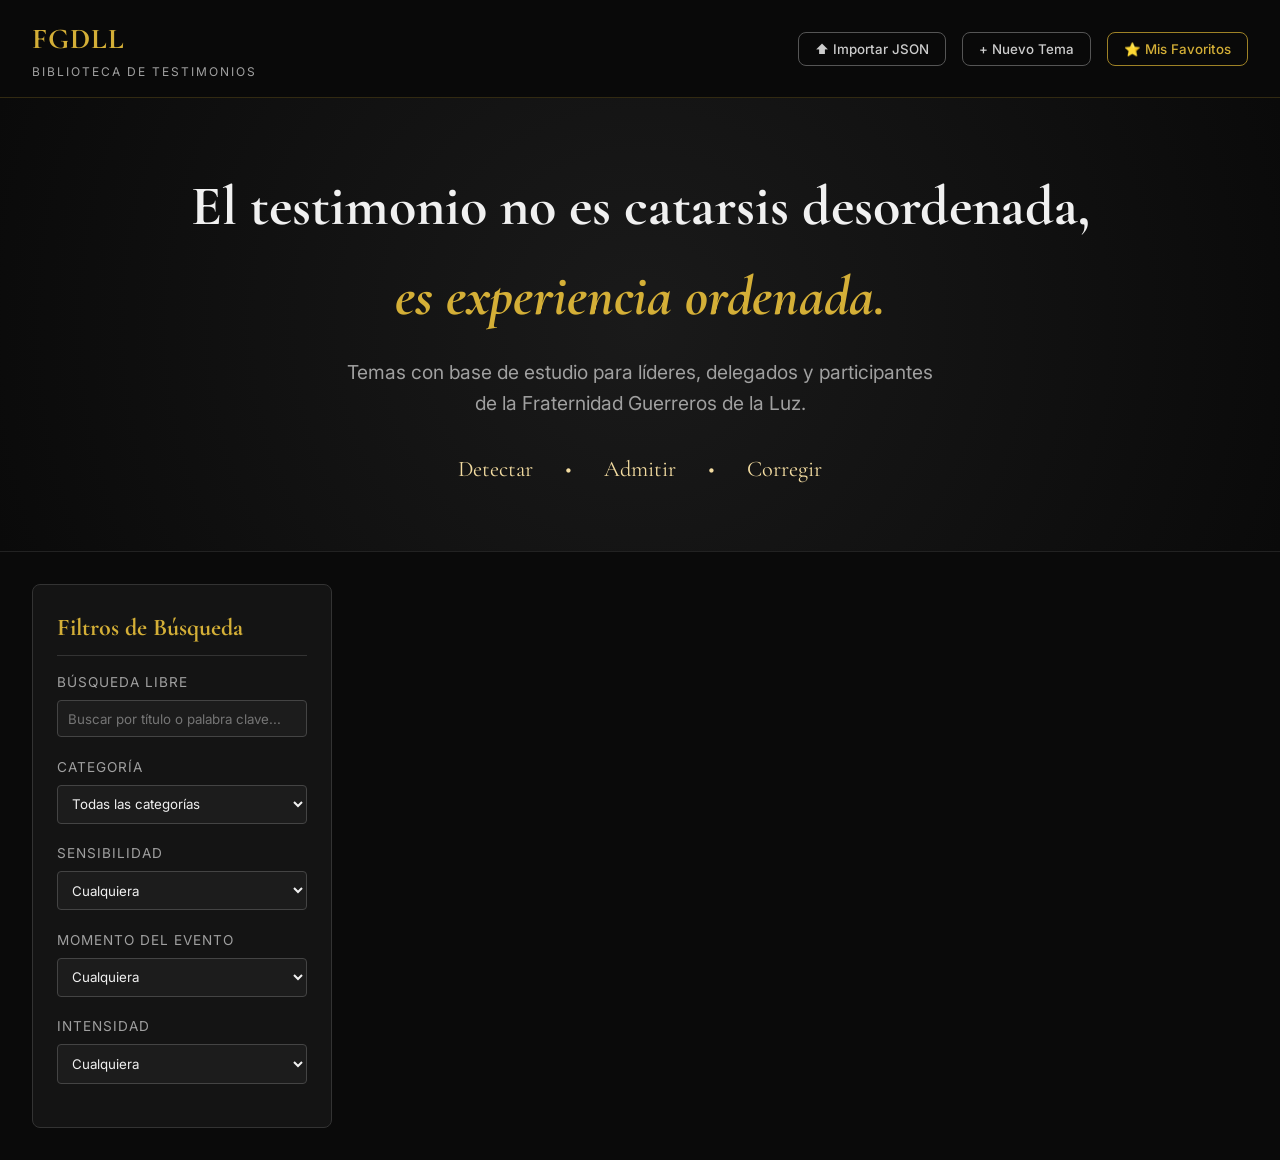
==== commit 66da1be8: "Update index.html" ====
--- a/index.html
+++ b/index.html
@@ -1500,7 +1500,131 @@
           corregir: ["¿Cómo es tu relación de confianza con ese Poder hoy en tu día a día?", "¿Qué diferencia notas al enfrentar los problemas sabiendo que no estás solo?"]
         },
         variaciones: [], palabrasClave: ["poder superior", "espiritualidad", "Paso 2"], advertenciaEtica: "Respetar absolutamente todas las creencias. No promover religiones específicas en el grupo.", advertenciaLider: "FGDLL es espiritual, no religioso.", noUsarPara: ["Evangelizar o imponer dogmas"], esCatalogoBase: true, prioridad: 70, relacionados: []
-      }
+     },
+      {
+        title: "Estar verdaderamente presente",
+        short: "Soy papá y estoy aprendiendo a estar verdaderamente presente",
+        text: "Soy hombre y estoy aprendiendo a estar presente, comprendiendo que mi familia no solo necesita que yo sea un proveedor material o una figura de autoridad, sino que requiere mi presencia física, emocional y espiritual. Hoy sé que el mejor regalo que puedo darles es mi sobriedad y mi atención consciente.",
+        source: "(Dónde estudiarlo: Libro Grande, Cap. 9 'La familia después')."
+    },
+    {
+        title: "Pedir perdón sin justificarme",
+        short: "Soy papá y estoy aprendiendo a pedir perdón sin justificarme",
+        text: "Soy hombre y estoy aprendiendo a reparar el daño causado a mis hijos sin añadir un 'pero'. Entiendo que el Noveno Paso me pide asumir mi responsabilidad completa por mi ausencia, mis miedos o mis arranques, para así limpiar verdaderamente el terreno de nuestra relación.",
+        source: "(Dónde estudiarlo: Doce Pasos y Doce Tradiciones, Paso 9)."
+    },
+    {
+        title: "Romper el machismo y ser vulnerable",
+        short: "Soy papá y estoy aprendiendo a mostrarme vulnerable",
+        text: "Soy hombre y estoy aprendiendo a mostrar mis verdaderos sentimientos. Me quito la armadura del falso orgullo que me impedía llorar o decir 'tengo miedo' frente a los míos. Hoy entiendo que mostrar mi vulnerabilidad a mis hijos no me hace débil, sino que es un acto de verdadero valor.",
+        source: "(Dónde estudiarlo: Doce Pasos y Doce Tradiciones, Paso 4)."
+    },
+    {
+        title: "Soltar el control sobre la vida de mis hijos",
+        short: "Soy papá y estoy aprendiendo a soltar el control sobre mis hijos",
+        text: "Soy hombre y estoy aprendiendo a amar sin dominar. A través del Tercer Paso, devuelvo a mis hijos al cuidado de un Poder Superior, aceptando que ellos tienen su propio camino y que mi rol es guiar con el ejemplo, no gobernar sus destinos mediante la imposición o el miedo.",
+        source: "(Dónde estudiarlo: Doce Pasos y Doce Tradiciones, Paso 3)."
+    },
+    {
+        title: "Perdonar a mi propio padre",
+        short: "Soy papá y estoy aprendiendo a perdonar a mi propio padre",
+        text: "Soy hombre y estoy aprendiendo a ver a mi padre no como el gigante que me falló, sino como un ser humano enfermo o herido que hizo lo que pudo con lo que tenía. Rompo la cadena del resentimiento para no heredarle ese mismo veneno a mis hijos.",
+        source: "(Dónde estudiarlo: Doce Pasos y Doce Tradiciones, Paso 8 y Reflexiones Diarias)."
+    },
+    {
+        title: "Guiar con el ejemplo, no con sermones",
+        short: "Soy papá y estoy aprendiendo a guiar con el ejemplo",
+        text: "Soy hombre y estoy aprendiendo que mis acciones gritan más fuerte que mis palabras. Hoy busco que mi hogar se rija por la atracción de mi nueva conducta y mi sobriedad, en lugar de intentar promover la disciplina mediante gritos o exigencias que yo mismo no cumplo.",
+        source: "(Dónde estudiarlo: Libro Grande, Cap. 9 'La familia después' y Tradición 11)."
+    },
+    {
+        title: "Amar sin intentar comprar el afecto",
+        short: "Soy papá y estoy aprendiendo a amar sin comprar el afecto",
+        text: "Soy hombre y estoy aprendiendo a no usar el dinero ni los regalos para tapar mi culpa por los años de alcoholismo, inmadurez o ausencia. Comprendo que la verdadera reparación de daños se hace con tiempo, paciencia y cambios reales de actitud.",
+        source: "(Dónde estudiarlo: Doce Pasos y Doce Tradiciones, Paso 9)."
+    },
+    {
+        title: "Ser paciente con la sanación de mi familia",
+        short: "Soy papá y estoy aprendiendo a respetar el tiempo de sanación",
+        text: "Soy hombre y estoy aprendiendo a no exigir que mis hijos o mi pareja confíen en mí de la noche a la mañana solo porque dejé de beber. Tengo que tomarlo con calma y aceptar humildemente que el daño tomó años en hacerse y tomará tiempo en sanar.",
+        source: "(Dónde estudiarlo: Libro Grande, Cap. 9 'La familia después')."
+    },
+    {
+        title: "Escuchar antes de reaccionar",
+        short: "Soy papá y estoy aprendiendo a escuchar antes de reaccionar",
+        text: "Soy hombre y estoy aprendiendo a hacer una pausa. Antes, mi ira y mi ego me hacían explotar ante cualquier error de mis hijos. Hoy, gracias al Décimo Paso, practico la contención de la lengua y busco entender sus emociones antes de imponer mi voluntad.",
+        source: "(Dónde estudiarlo: Doce Pasos y Doce Tradiciones, Paso 10)."
+    },
+    {
+        title: "Admitir rápidamente mis errores",
+        short: "Soy papá y estoy aprendiendo a admitir mis errores ante mis hijos",
+        text: "Soy hombre y estoy aprendiendo que pedir disculpas a mis hijos no me resta autoridad, sino que me da integridad. Cuando me equivoco, soy injusto o pierdo los estribos, lo admito inmediatamente, enseñándoles con ello el valor de la honestidad.",
+        source: "(Dónde estudiarlo: Libro Grande, Cap. 5 'Cómo funciona', Paso 10)."
+    },
+    {
+        title: "No proyectar mis frustraciones en mi familia",
+        short: "Soy papá y estoy aprendiendo a no proyectar mis frustraciones",
+        text: "Soy hombre y estoy aprendiendo a hacerme cargo de mis propias emociones. El inventario me enseñó que muchas veces castigaba a mis hijos por mis propios miedos, complejos o fracasos. Hoy busco mi equilibrio espiritual para no desquitarme con ellos.",
+        source: "(Dónde estudiarlo: Doce Pasos y Doce Tradiciones, Paso 4)."
+    },
+    {
+        title: "Proveer sobriedad emocional",
+        short: "Soy papá y estoy aprendiendo a proveer sobriedad emocional",
+        text: "Soy hombre y estoy aprendiendo que la abstinencia física no es suficiente. Mi familia necesita que yo no sea un 'borracho seco' inestable. Mi meta es la madurez y la sobriedad emocional, para que mi hogar respire verdadera paz, congruencia y seguridad.",
+        source: "(Dónde estudiarlo: Artículo 'La próxima frontera: la sobriedad emocional', Bill W.)."
+    },
+    {
+        title: "Renunciar a la ira como método de disciplina",
+        short: "Soy papá y estoy aprendiendo a educar sin ira",
+        text: "Soy hombre y estoy aprendiendo a dejar ir el resentimiento y la rabia. El programa me ha enseñado que el enojo justificado es un lujo destructivo que no puedo darme, especialmente con mis hijos. Elijo la firmeza con amor, no la violencia verbal ni psicológica.",
+        source: "(Dónde estudiarlo: Como lo ve Bill, sección sobre la Ira)."
+    },
+    {
+        title: "Demostrar afecto físico y verbal sin vergüenza",
+        short: "Soy papá y estoy aprendiendo a expresar mi amor abiertamente",
+        text: "Soy hombre y estoy aprendiendo a abrazar a mis hijos y decirles 'te quiero' sin sentir que pierdo hombría. Rompo el aislamiento y la frialdad que la enfermedad me impuso, permitiendo que el lenguaje del corazón fluya libremente en mi hogar.",
+        source: "(Dónde estudiarlo: El Lenguaje del Corazón)."
+    },
+    {
+        title: "Respetar la individualidad de mis hijos",
+        short: "Soy papá y estoy aprendiendo que mis hijos no son mi propiedad",
+        text: "Soy hombre y estoy aprendiendo que mis hijos son seres con sus propios defectos, virtudes y propósitos. Dejo de verlos como extensiones de mi propio ego o trofeos para lucir ante otros, y aplico el principio de 'Vive y deja vivir', amándolos por quienes son.",
+        source: "(Dónde estudiarlo: Viviendo Sobrio y Paso 3)."
+    },
+    {
+        title: "Perdonarme a mí mismo como padre",
+        short: "Soy papá y estoy aprendiendo a perdonarme a mí mismo",
+        text: "Soy hombre y estoy aprendiendo a soltar la culpa aplastante por el padre ausente o errático que fui en el pasado. Entiendo que castigarme no les sirve a mis hijos; lo que ellos necesitan es que yo sea un hombre en recuperación, útil, sobrio y feliz el día de hoy.",
+        source: "(Dónde estudiarlo: Reflexiones Diarias y Doce Pasos y Doce Tradiciones, Paso 8)."
+    },
+    {
+        title: "Hacer de mi hogar un lugar de paz",
+        short: "Soy papá y estoy aprendiendo a ser un instrumento de paz",
+        text: "Soy hombre y estoy aprendiendo a llevar los principios espirituales a todos mis asuntos. A través del Undécimo Paso, pido que donde haya discordia, gritos o tensión en mi familia, yo tenga la sabiduría para sembrar armonía, amor y comprensión.",
+        source: "(Dónde estudiarlo: Doce Pasos y Doce Tradiciones, Paso 11)."
+    },
+    {
+        title: "Superar el miedo a no ser suficiente",
+        short: "Soy papá y estoy aprendiendo a superar el miedo como padre",
+        text: "Soy hombre y estoy aprendiendo a entregar mis inseguridades. La enfermedad me decía que yo no servía para ser padre, pero apoyándome en mi grupo y en mi Poder Superior, descubro que mi honestidad, mi servicio y mi esfuerzo diario son más que suficientes.",
+        source: "(Dónde estudiarlo: Libro Grande, Cap. 5 'Cómo funciona', sobre el miedo)."
+    },
+    {
+        title: "Ser un padre sobrio, un día a la vez",
+        short: "Soy papá y estoy aprendiendo a ser padre un día a la vez",
+        text: "Soy hombre y estoy aprendiendo a no abrumarme por el futuro incierto de mis hijos ni por los años que perdí. Aplico el plan de las 24 horas a mi paternidad: solo por hoy los escucharé, solo por hoy no explotaré, solo por hoy estaré para ellos.",
+        source: "(Dónde estudiarlo: Viviendo Sobrio)."
+    },
+    {
+        title: "Trascender la autoridad para ser un compañero",
+        short: "Soy papá y estoy aprendiendo a caminar junto a mi familia",
+        text: "Soy hombre y estoy aprendiendo a bajar de mi pedestal de autoridad intocable. El programa me enseñó que no soy el director del universo, y eso incluye a mi familia. Hoy camino a su lado en igualdad, respeto y servicio desinteresado.",
+        source: "(Dónde estudiarlo: Libro Grande, Cap. 9 'La familia después')."
+    }
+];
+
+```
+      
     ];
 
     // ============================================================================
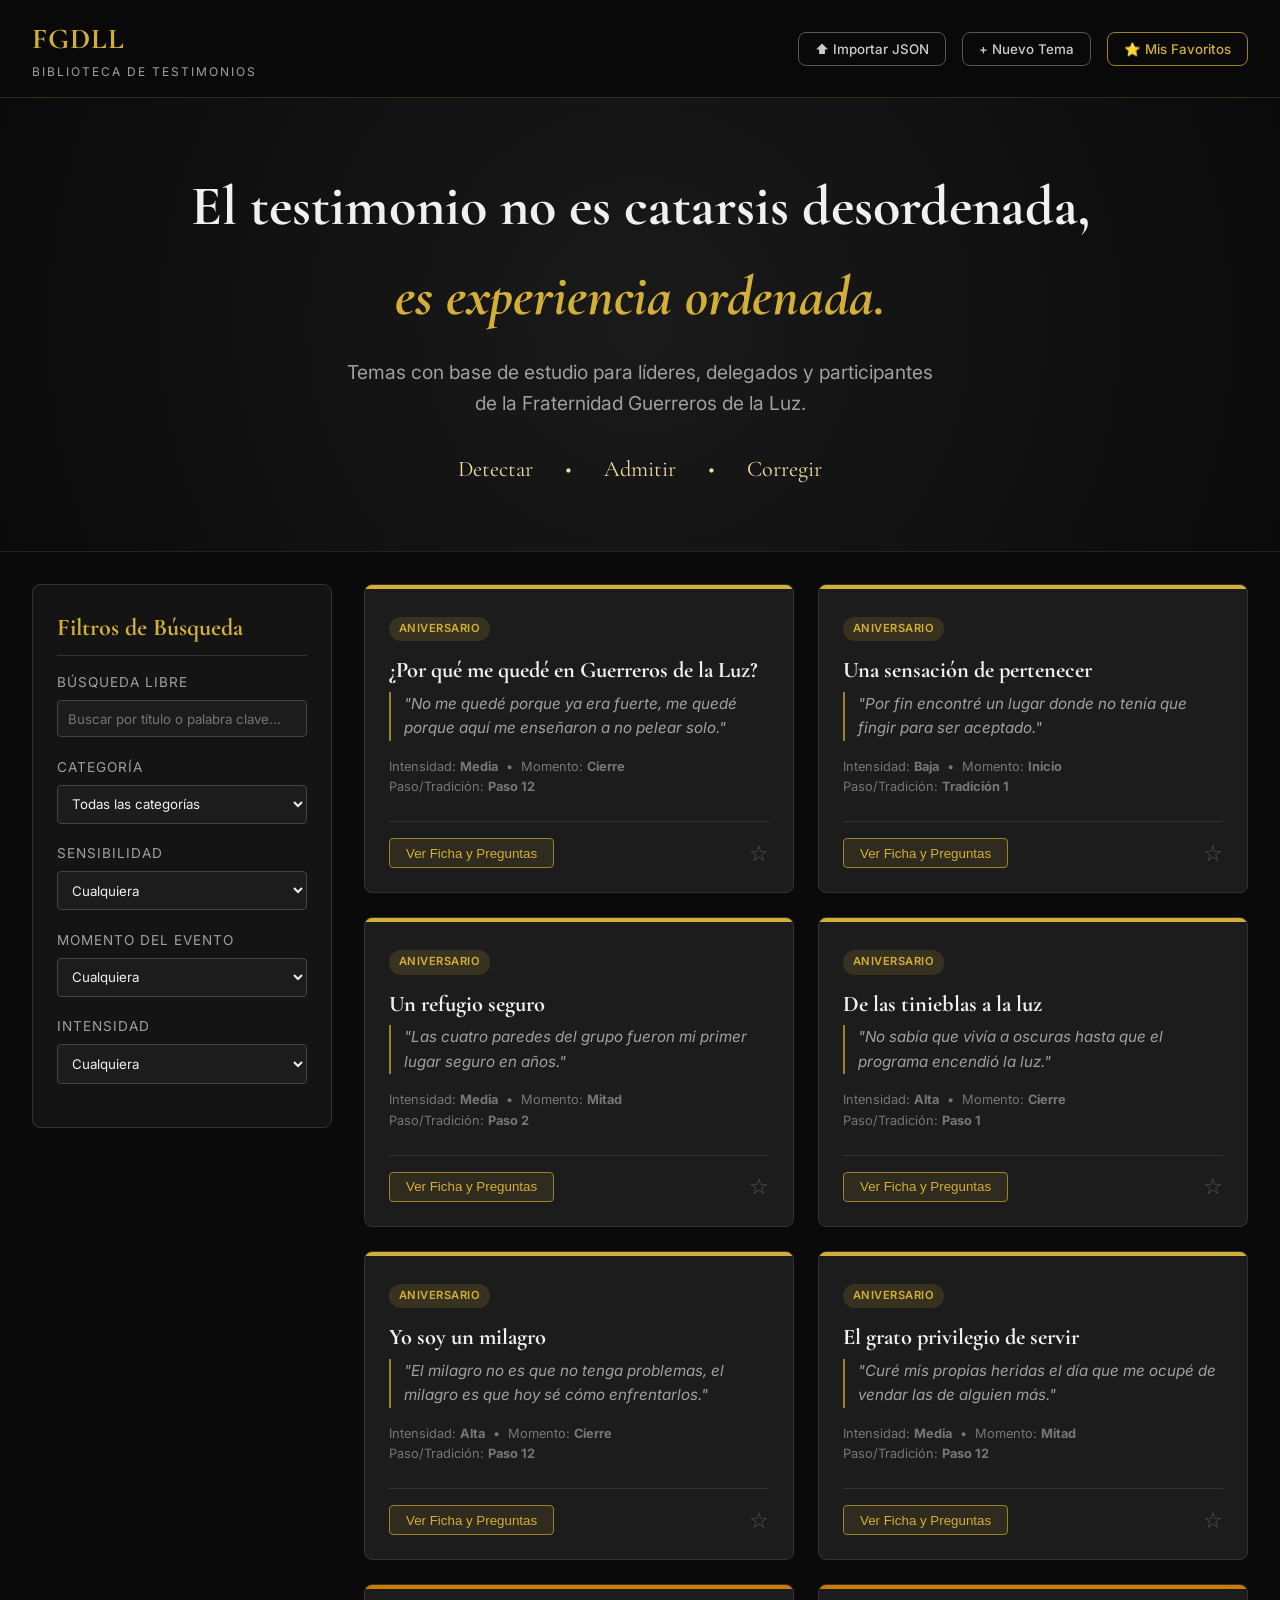
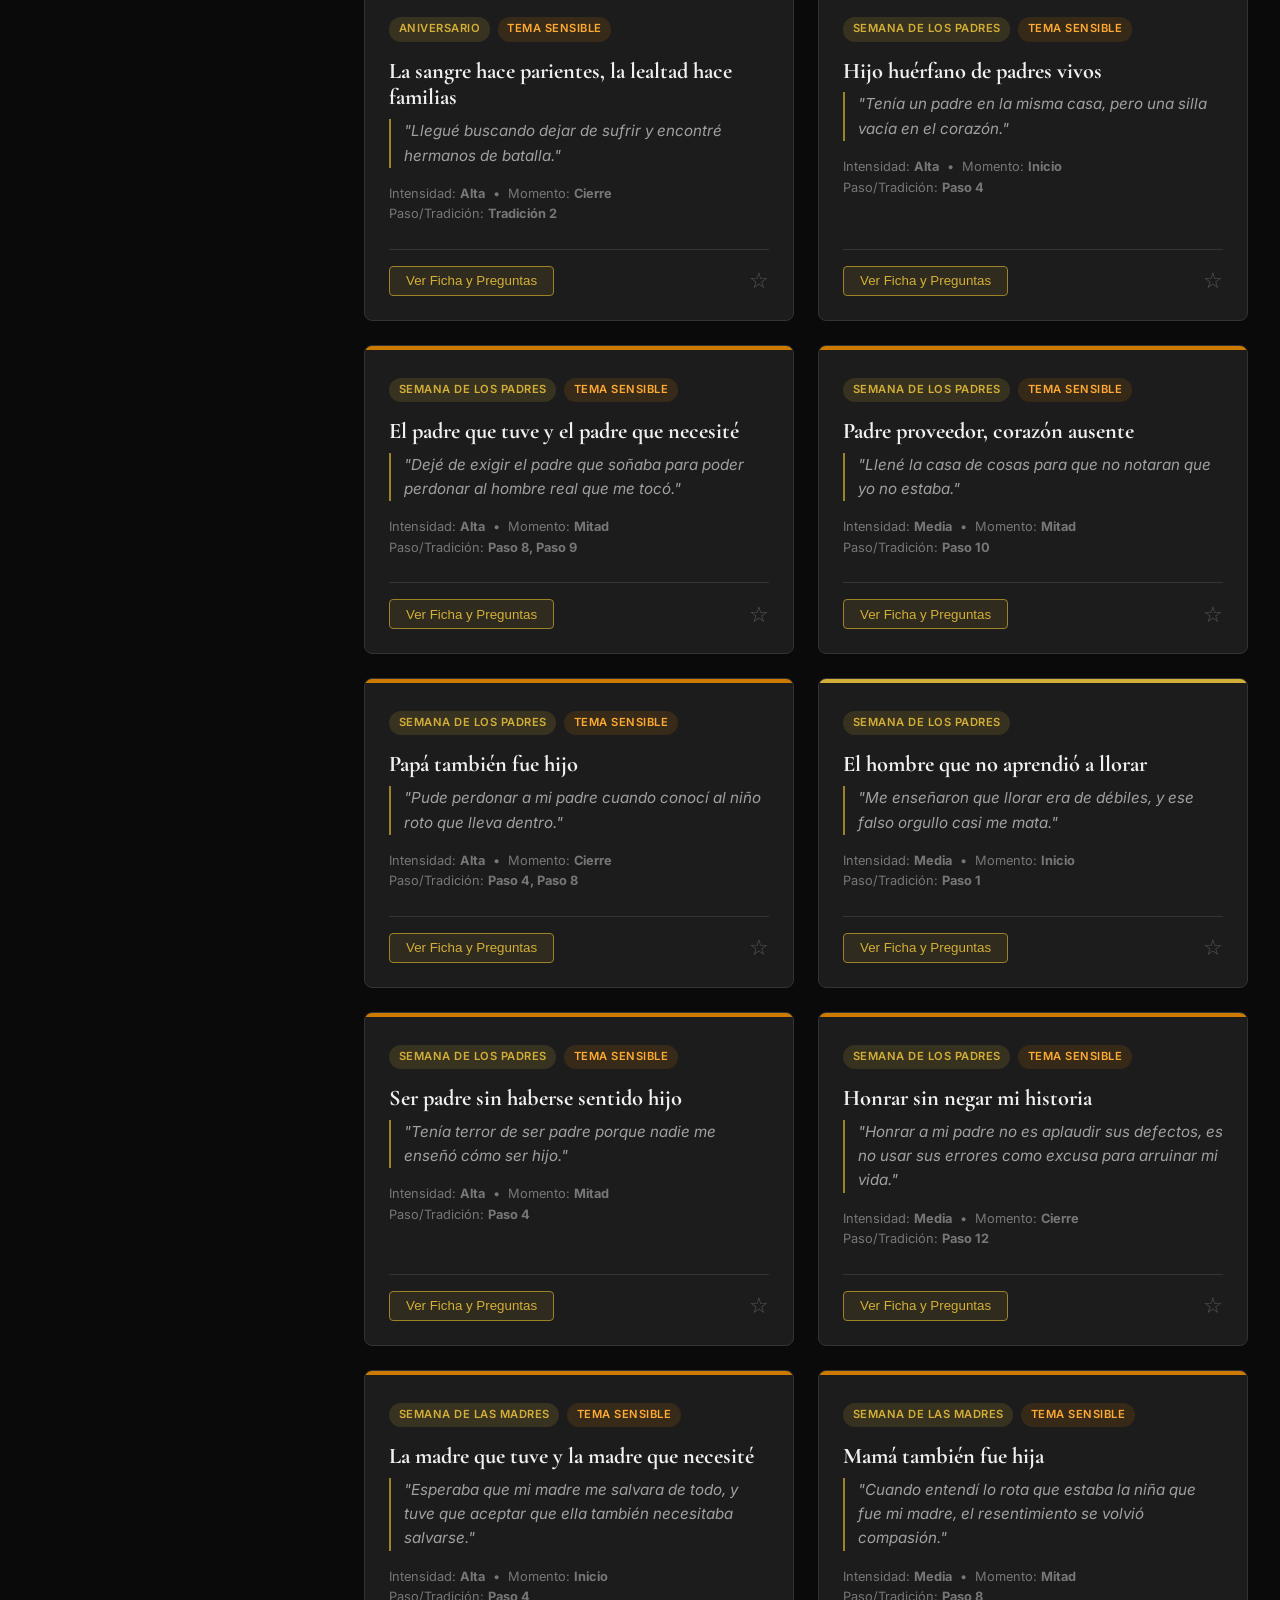
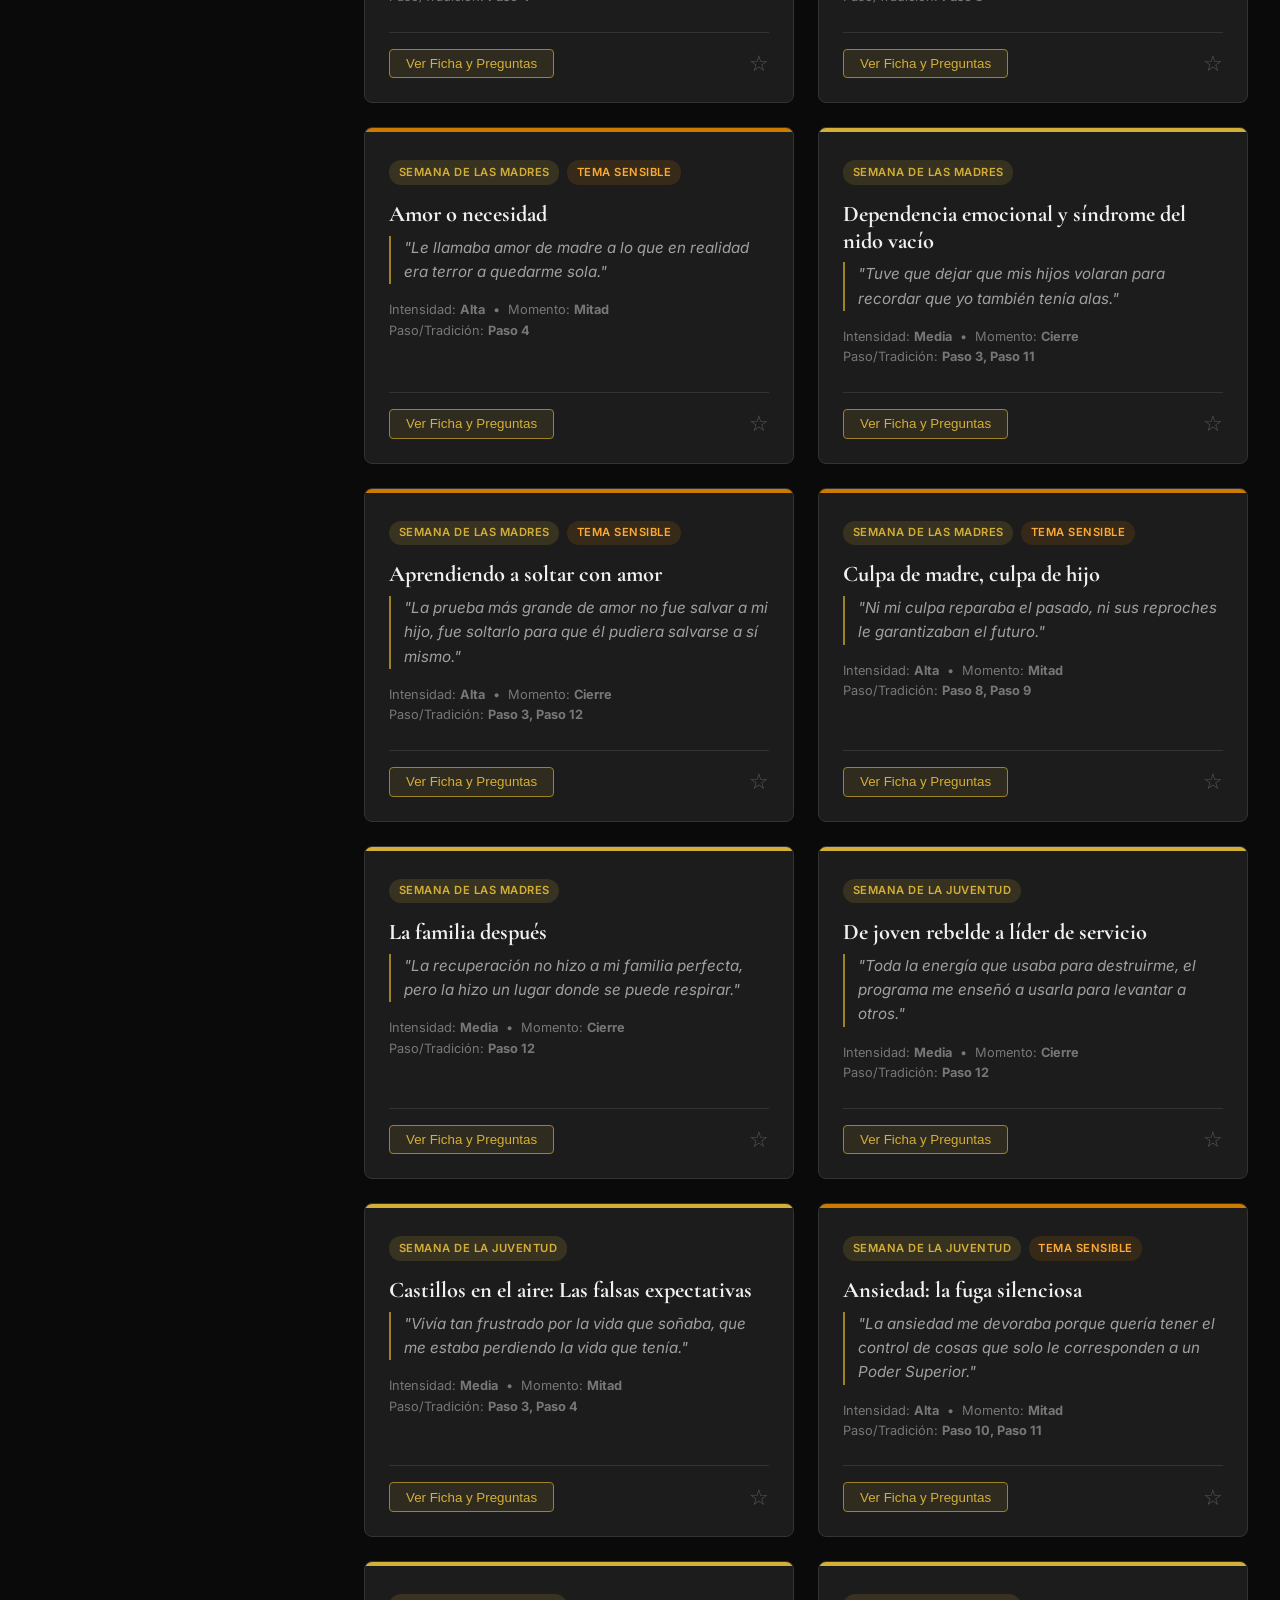
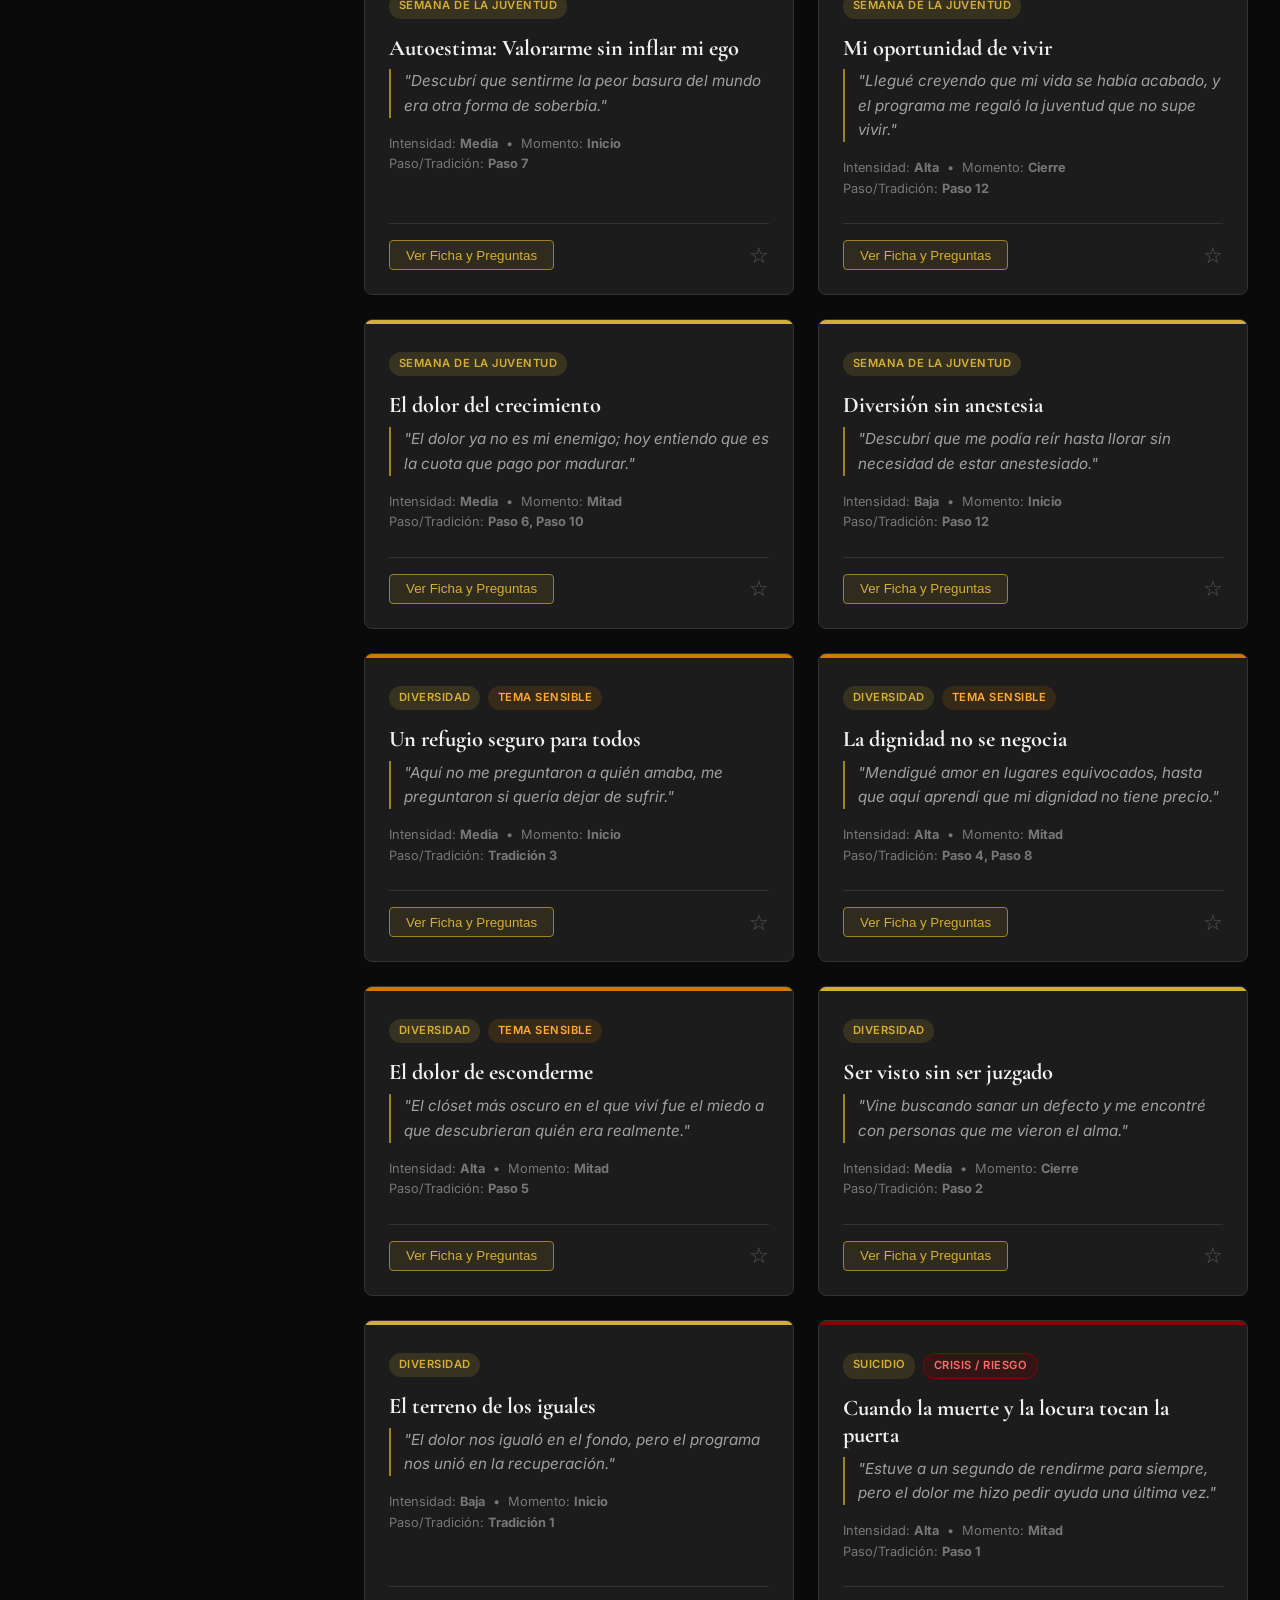
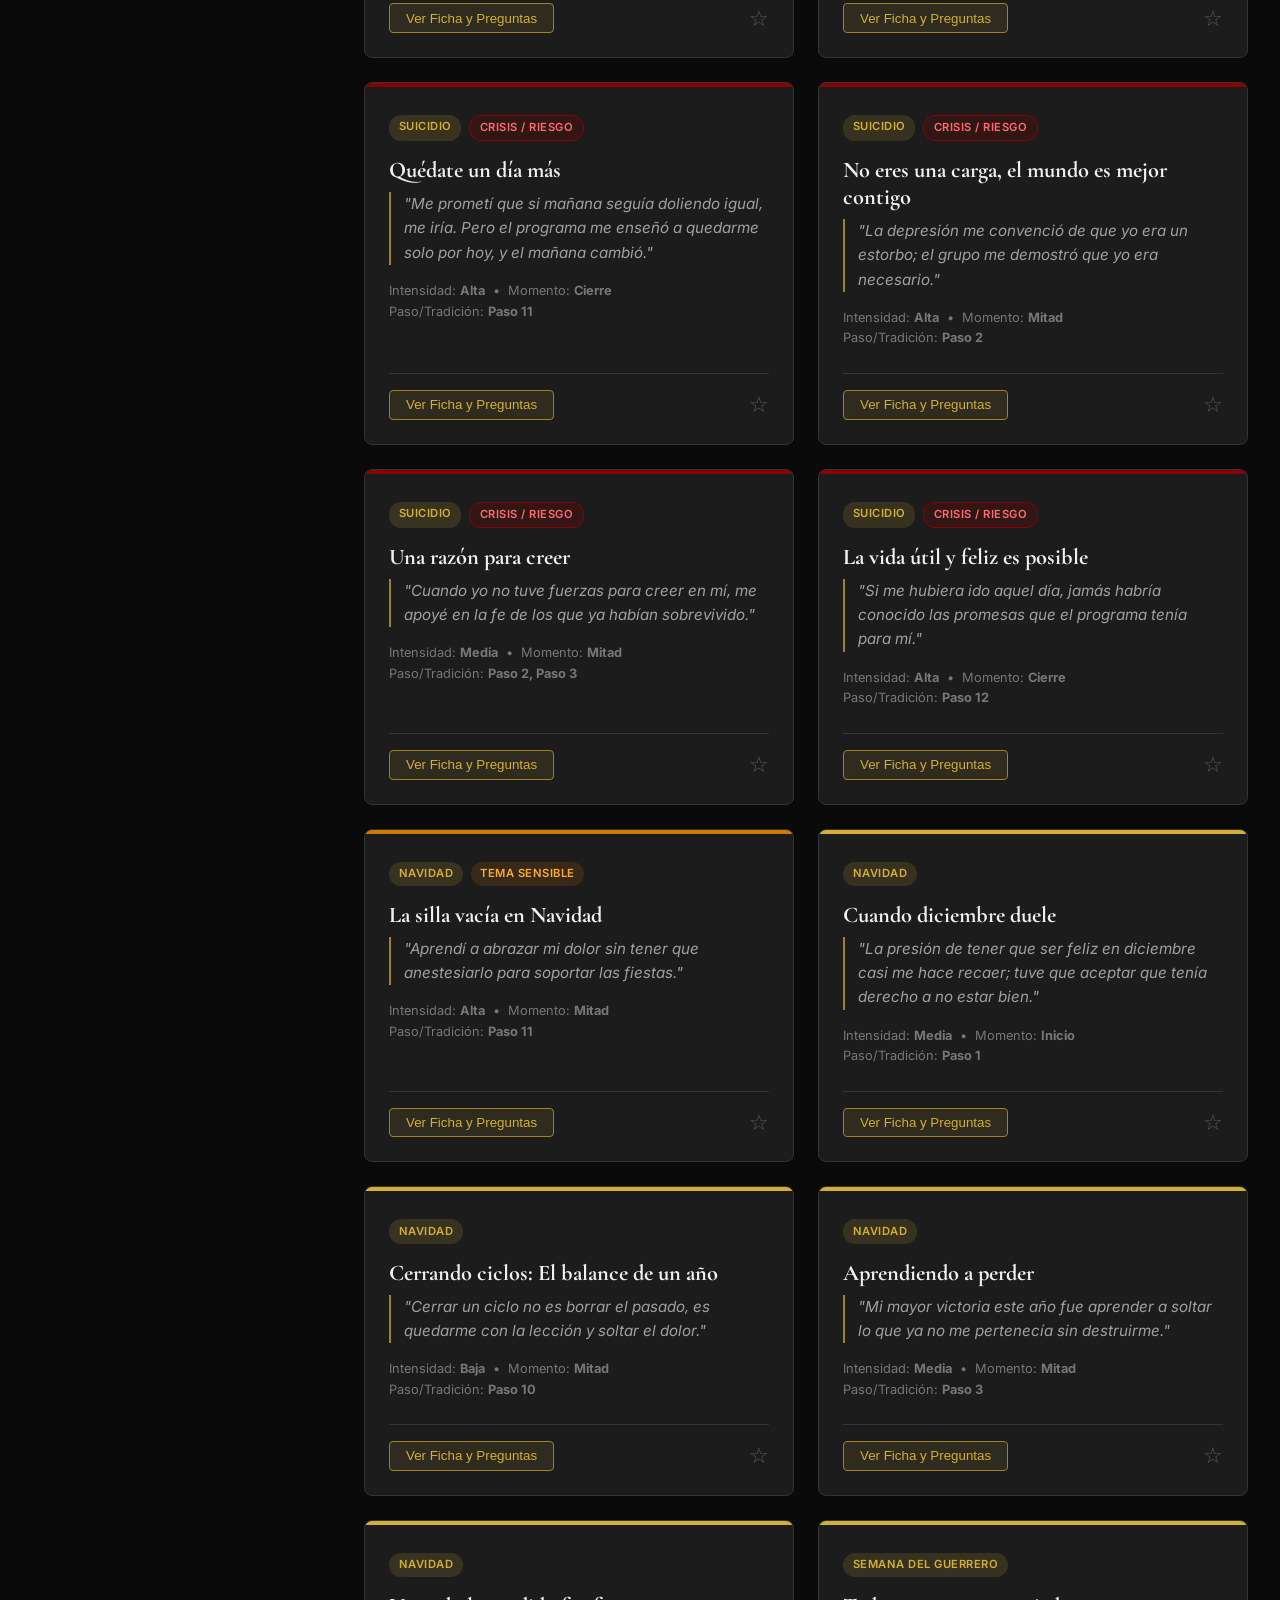
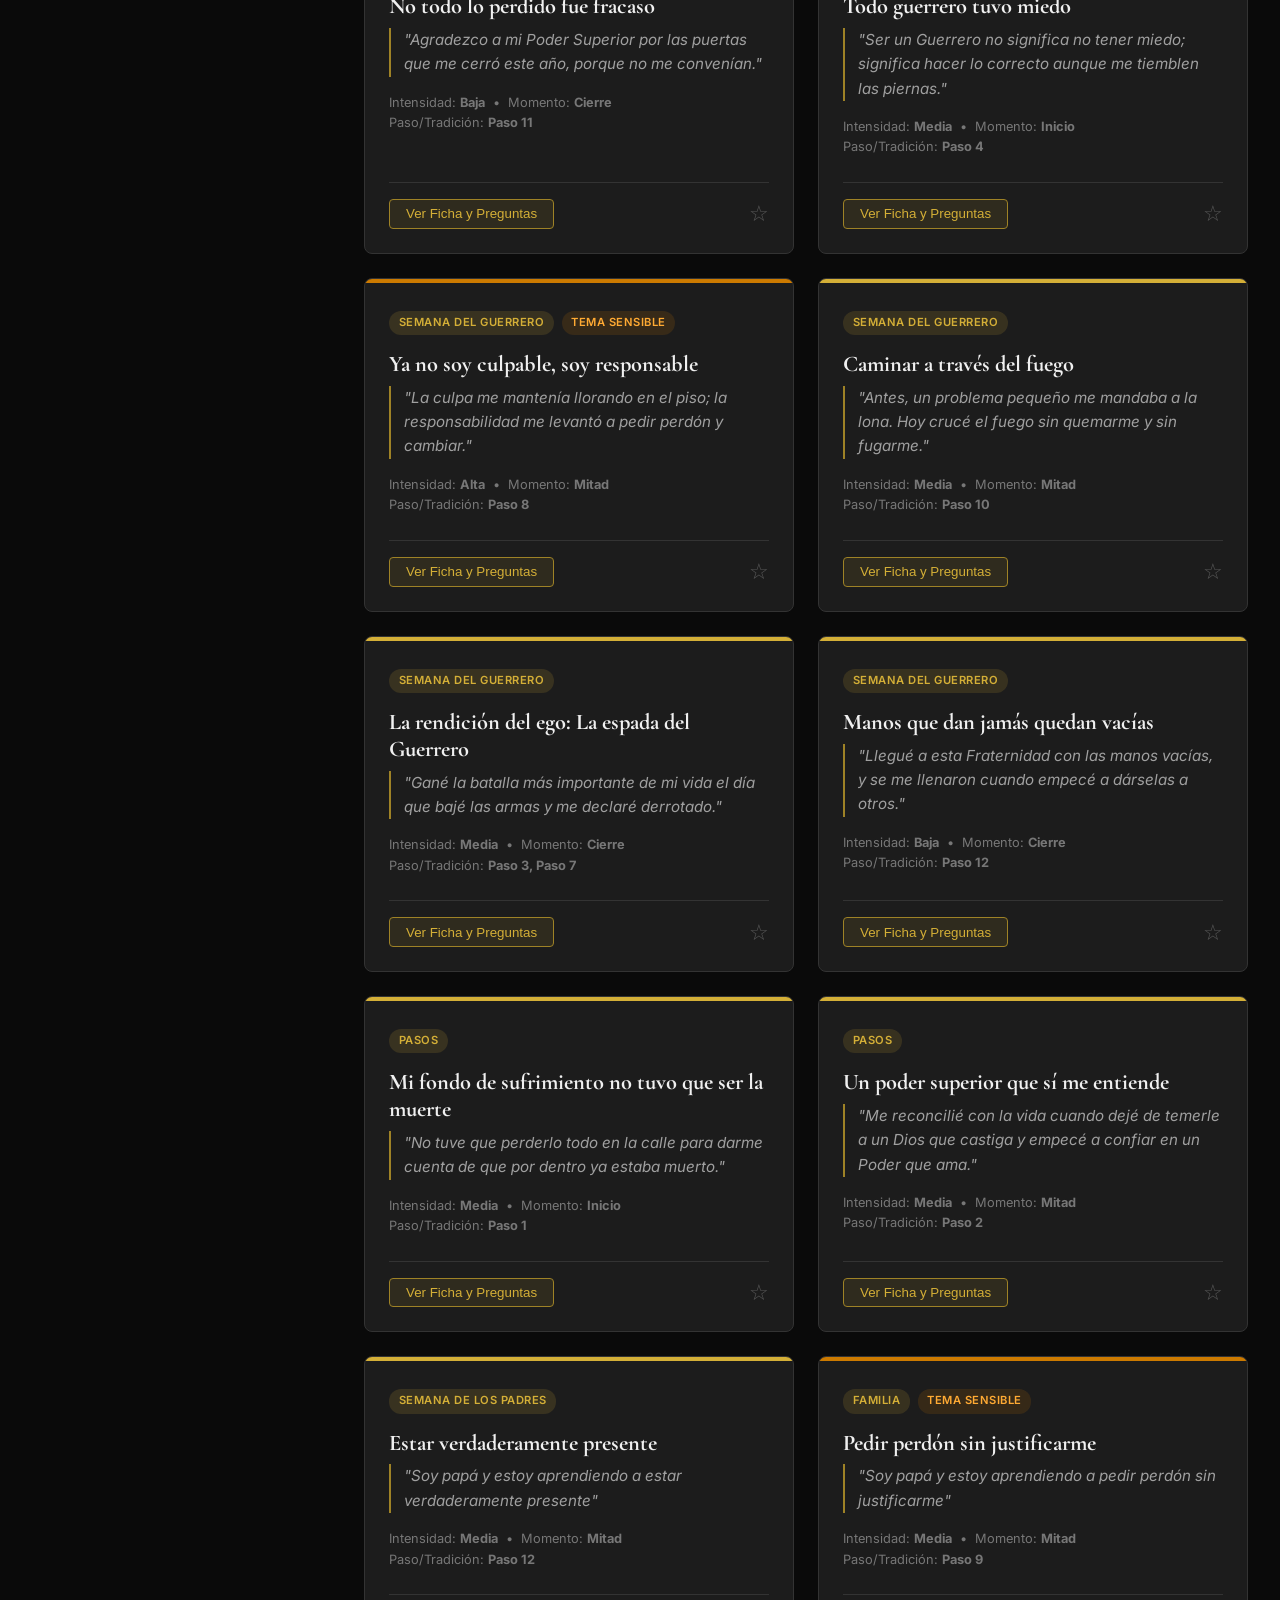
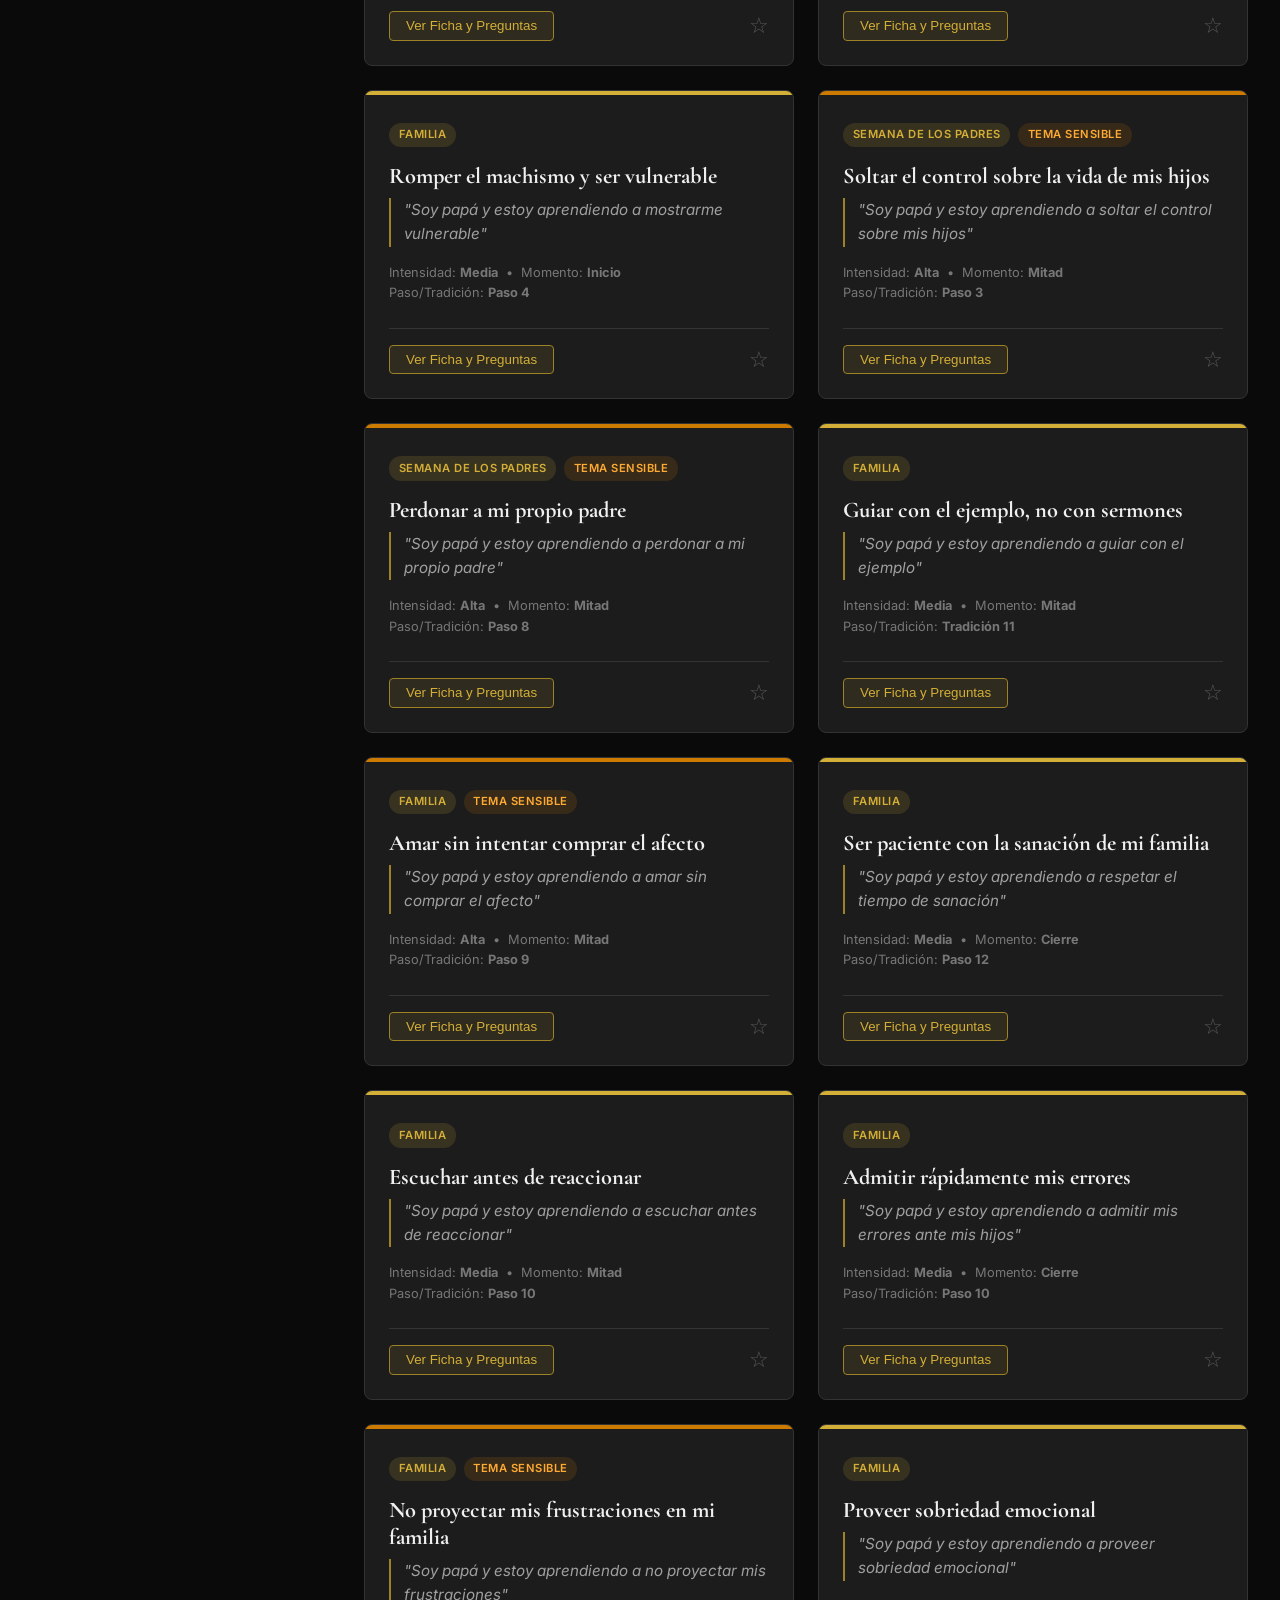
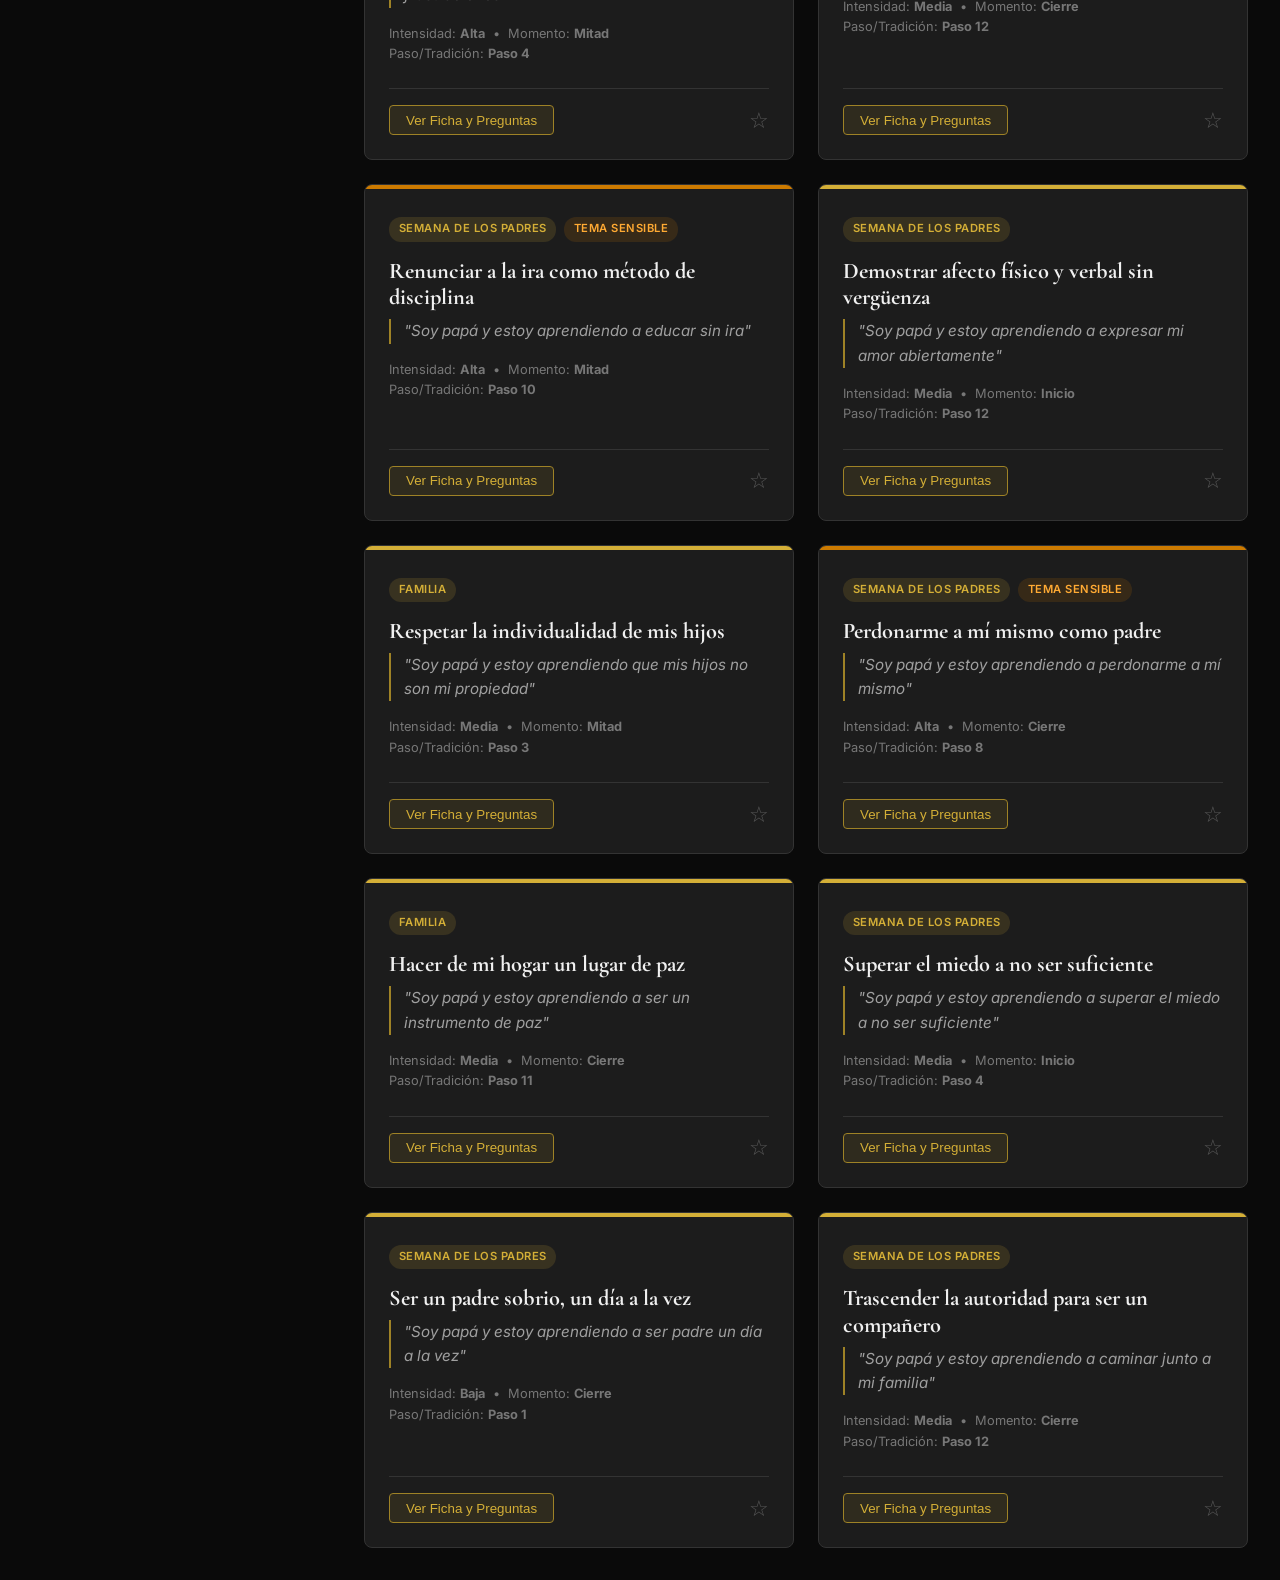
==== commit 469792b9: "Update index.html" ====
--- a/index.html
+++ b/index.html
@@ -828,7 +828,7 @@
   <!-- SCRIPT CON DATOS Y LÓGICA -->
   <script>
     // ============================================================================
-    // BASE DE DATOS DOCTRINAL (50 Temas Institucionales)
+    // BASE DE DATOS DOCTRINAL (70 Temas Institucionales)
     // ============================================================================
     // Se usa 'let' para permitir agregar temas dinámicamente vía el Importador.
     let dataTemas = [
@@ -927,7 +927,7 @@
         variaciones: [], palabrasClave: ["lealtad", "fraternidad"], advertenciaEtica: "No utilizar para hablar mal de la familia de origen. El foco es la construcción de la familia espiritual.", advertenciaLider: "", noUsarPara: ["Despreciar a la familia biológica"], esCatalogoBase: true, prioridad: 70, relacionados: []
       },
 
-      // === SEMANA DE LOS PADRES (7) ===
+      // === SEMANA DE LOS PADRES (7 ORIGINALES) ===
       {
         id: "tema-008", titulo: "Hijo huérfano de padres vivos", tituloCorto: "Huérfano de padres vivos", estado: "Completo", sensibilidad: "sensible",
         categoria: "Semana de los Padres", evento: ["Semana de los Padres"], publico: ["Padres", "Hijos"], intensidad: "Alta", momento: "Inicio", formato: "Individual", tipoTestimonio: "Crudo", emocion: "Tristeza", pasos: ["Paso 4"],
@@ -1131,7 +1131,7 @@
         id: "tema-023", titulo: "Castillos en el aire: Las falsas expectativas", tituloCorto: "Castillos en el aire", estado: "Completo", sensibilidad: "normal",
         categoria: "Semana de la Juventud", evento: ["Semana de la Juventud"], publico: ["Jóvenes"], intensidad: "Media", momento: "Mitad", formato: "Didáctico", tipoTestimonio: "Didáctico", emocion: "Frustración", pasos: ["Paso 3", "Paso 4"],
         fuentePrincipal: "FGDLL", fuenteAA: [], fuenteFGDLL: [{ obra: "Guía Juvenil FGDLL", seccion: "Fantasías vs Realidad", uso: "Pisar tierra." }], librosRecomendados: [],
-        objetivo: "Abordar cómo las expectativas irreales destru বহুমestruyen el presente del joven.",
+        objetivo: "Abordar cómo las expectativas irreales destruyen el presente del joven.",
         fraseAncla: "Vivía tan frustrado por la vida que soñaba, que me estaba perdiendo la vida que tenía.",
         guiaTestimonio: {
           detectar: ["¿Qué exigencias irreales tenías sobre ti mismo, tu futuro o tu familia?", "¿Cómo te evadías en la fantasía o las redes sociales para no lidiar con tu realidad?"],
@@ -1474,7 +1474,7 @@
         variaciones: [], palabrasClave: ["servicio", "dar", "propósito"], advertenciaEtica: "", advertenciaLider: "", noUsarPara: [], esCatalogoBase: true, prioridad: 50, relacionados: []
       },
 
-      // === PASOS 1 Y 2 (Extras para completar 50) ===
+      // === PASOS 1 Y 2 ===
       {
         id: "tema-049", titulo: "Mi fondo de sufrimiento no tuvo que ser la muerte", tituloCorto: "Elevar el fondo", estado: "Completo", sensibilidad: "normal",
         categoria: "Pasos", evento: ["Paso 1"], publico: ["General"], intensidad: "Media", momento: "Inicio", formato: "Individual", tipoTestimonio: "Didáctico", emocion: "Aceptación", pasos: ["Paso 1"],
@@ -1500,131 +1500,269 @@
           corregir: ["¿Cómo es tu relación de confianza con ese Poder hoy en tu día a día?", "¿Qué diferencia notas al enfrentar los problemas sabiendo que no estás solo?"]
         },
         variaciones: [], palabrasClave: ["poder superior", "espiritualidad", "Paso 2"], advertenciaEtica: "Respetar absolutamente todas las creencias. No promover religiones específicas en el grupo.", advertenciaLider: "FGDLL es espiritual, no religioso.", noUsarPara: ["Evangelizar o imponer dogmas"], esCatalogoBase: true, prioridad: 70, relacionados: []
-     },
-      {
-        title: "Estar verdaderamente presente",
-        short: "Soy papá y estoy aprendiendo a estar verdaderamente presente",
-        text: "Soy hombre y estoy aprendiendo a estar presente, comprendiendo que mi familia no solo necesita que yo sea un proveedor material o una figura de autoridad, sino que requiere mi presencia física, emocional y espiritual. Hoy sé que el mejor regalo que puedo darles es mi sobriedad y mi atención consciente.",
-        source: "(Dónde estudiarlo: Libro Grande, Cap. 9 'La familia después')."
-    },
-    {
-        title: "Pedir perdón sin justificarme",
-        short: "Soy papá y estoy aprendiendo a pedir perdón sin justificarme",
-        text: "Soy hombre y estoy aprendiendo a reparar el daño causado a mis hijos sin añadir un 'pero'. Entiendo que el Noveno Paso me pide asumir mi responsabilidad completa por mi ausencia, mis miedos o mis arranques, para así limpiar verdaderamente el terreno de nuestra relación.",
-        source: "(Dónde estudiarlo: Doce Pasos y Doce Tradiciones, Paso 9)."
-    },
-    {
-        title: "Romper el machismo y ser vulnerable",
-        short: "Soy papá y estoy aprendiendo a mostrarme vulnerable",
-        text: "Soy hombre y estoy aprendiendo a mostrar mis verdaderos sentimientos. Me quito la armadura del falso orgullo que me impedía llorar o decir 'tengo miedo' frente a los míos. Hoy entiendo que mostrar mi vulnerabilidad a mis hijos no me hace débil, sino que es un acto de verdadero valor.",
-        source: "(Dónde estudiarlo: Doce Pasos y Doce Tradiciones, Paso 4)."
-    },
-    {
-        title: "Soltar el control sobre la vida de mis hijos",
-        short: "Soy papá y estoy aprendiendo a soltar el control sobre mis hijos",
-        text: "Soy hombre y estoy aprendiendo a amar sin dominar. A través del Tercer Paso, devuelvo a mis hijos al cuidado de un Poder Superior, aceptando que ellos tienen su propio camino y que mi rol es guiar con el ejemplo, no gobernar sus destinos mediante la imposición o el miedo.",
-        source: "(Dónde estudiarlo: Doce Pasos y Doce Tradiciones, Paso 3)."
-    },
-    {
-        title: "Perdonar a mi propio padre",
-        short: "Soy papá y estoy aprendiendo a perdonar a mi propio padre",
-        text: "Soy hombre y estoy aprendiendo a ver a mi padre no como el gigante que me falló, sino como un ser humano enfermo o herido que hizo lo que pudo con lo que tenía. Rompo la cadena del resentimiento para no heredarle ese mismo veneno a mis hijos.",
-        source: "(Dónde estudiarlo: Doce Pasos y Doce Tradiciones, Paso 8 y Reflexiones Diarias)."
-    },
-    {
-        title: "Guiar con el ejemplo, no con sermones",
-        short: "Soy papá y estoy aprendiendo a guiar con el ejemplo",
-        text: "Soy hombre y estoy aprendiendo que mis acciones gritan más fuerte que mis palabras. Hoy busco que mi hogar se rija por la atracción de mi nueva conducta y mi sobriedad, en lugar de intentar promover la disciplina mediante gritos o exigencias que yo mismo no cumplo.",
-        source: "(Dónde estudiarlo: Libro Grande, Cap. 9 'La familia después' y Tradición 11)."
-    },
-    {
-        title: "Amar sin intentar comprar el afecto",
-        short: "Soy papá y estoy aprendiendo a amar sin comprar el afecto",
-        text: "Soy hombre y estoy aprendiendo a no usar el dinero ni los regalos para tapar mi culpa por los años de alcoholismo, inmadurez o ausencia. Comprendo que la verdadera reparación de daños se hace con tiempo, paciencia y cambios reales de actitud.",
-        source: "(Dónde estudiarlo: Doce Pasos y Doce Tradiciones, Paso 9)."
-    },
-    {
-        title: "Ser paciente con la sanación de mi familia",
-        short: "Soy papá y estoy aprendiendo a respetar el tiempo de sanación",
-        text: "Soy hombre y estoy aprendiendo a no exigir que mis hijos o mi pareja confíen en mí de la noche a la mañana solo porque dejé de beber. Tengo que tomarlo con calma y aceptar humildemente que el daño tomó años en hacerse y tomará tiempo en sanar.",
-        source: "(Dónde estudiarlo: Libro Grande, Cap. 9 'La familia después')."
-    },
-    {
-        title: "Escuchar antes de reaccionar",
-        short: "Soy papá y estoy aprendiendo a escuchar antes de reaccionar",
-        text: "Soy hombre y estoy aprendiendo a hacer una pausa. Antes, mi ira y mi ego me hacían explotar ante cualquier error de mis hijos. Hoy, gracias al Décimo Paso, practico la contención de la lengua y busco entender sus emociones antes de imponer mi voluntad.",
-        source: "(Dónde estudiarlo: Doce Pasos y Doce Tradiciones, Paso 10)."
-    },
-    {
-        title: "Admitir rápidamente mis errores",
-        short: "Soy papá y estoy aprendiendo a admitir mis errores ante mis hijos",
-        text: "Soy hombre y estoy aprendiendo que pedir disculpas a mis hijos no me resta autoridad, sino que me da integridad. Cuando me equivoco, soy injusto o pierdo los estribos, lo admito inmediatamente, enseñándoles con ello el valor de la honestidad.",
-        source: "(Dónde estudiarlo: Libro Grande, Cap. 5 'Cómo funciona', Paso 10)."
-    },
-    {
-        title: "No proyectar mis frustraciones en mi familia",
-        short: "Soy papá y estoy aprendiendo a no proyectar mis frustraciones",
-        text: "Soy hombre y estoy aprendiendo a hacerme cargo de mis propias emociones. El inventario me enseñó que muchas veces castigaba a mis hijos por mis propios miedos, complejos o fracasos. Hoy busco mi equilibrio espiritual para no desquitarme con ellos.",
-        source: "(Dónde estudiarlo: Doce Pasos y Doce Tradiciones, Paso 4)."
-    },
-    {
-        title: "Proveer sobriedad emocional",
-        short: "Soy papá y estoy aprendiendo a proveer sobriedad emocional",
-        text: "Soy hombre y estoy aprendiendo que la abstinencia física no es suficiente. Mi familia necesita que yo no sea un 'borracho seco' inestable. Mi meta es la madurez y la sobriedad emocional, para que mi hogar respire verdadera paz, congruencia y seguridad.",
-        source: "(Dónde estudiarlo: Artículo 'La próxima frontera: la sobriedad emocional', Bill W.)."
-    },
-    {
-        title: "Renunciar a la ira como método de disciplina",
-        short: "Soy papá y estoy aprendiendo a educar sin ira",
-        text: "Soy hombre y estoy aprendiendo a dejar ir el resentimiento y la rabia. El programa me ha enseñado que el enojo justificado es un lujo destructivo que no puedo darme, especialmente con mis hijos. Elijo la firmeza con amor, no la violencia verbal ni psicológica.",
-        source: "(Dónde estudiarlo: Como lo ve Bill, sección sobre la Ira)."
-    },
-    {
-        title: "Demostrar afecto físico y verbal sin vergüenza",
-        short: "Soy papá y estoy aprendiendo a expresar mi amor abiertamente",
-        text: "Soy hombre y estoy aprendiendo a abrazar a mis hijos y decirles 'te quiero' sin sentir que pierdo hombría. Rompo el aislamiento y la frialdad que la enfermedad me impuso, permitiendo que el lenguaje del corazón fluya libremente en mi hogar.",
-        source: "(Dónde estudiarlo: El Lenguaje del Corazón)."
-    },
-    {
-        title: "Respetar la individualidad de mis hijos",
-        short: "Soy papá y estoy aprendiendo que mis hijos no son mi propiedad",
-        text: "Soy hombre y estoy aprendiendo que mis hijos son seres con sus propios defectos, virtudes y propósitos. Dejo de verlos como extensiones de mi propio ego o trofeos para lucir ante otros, y aplico el principio de 'Vive y deja vivir', amándolos por quienes son.",
-        source: "(Dónde estudiarlo: Viviendo Sobrio y Paso 3)."
-    },
-    {
-        title: "Perdonarme a mí mismo como padre",
-        short: "Soy papá y estoy aprendiendo a perdonarme a mí mismo",
-        text: "Soy hombre y estoy aprendiendo a soltar la culpa aplastante por el padre ausente o errático que fui en el pasado. Entiendo que castigarme no les sirve a mis hijos; lo que ellos necesitan es que yo sea un hombre en recuperación, útil, sobrio y feliz el día de hoy.",
-        source: "(Dónde estudiarlo: Reflexiones Diarias y Doce Pasos y Doce Tradiciones, Paso 8)."
-    },
-    {
-        title: "Hacer de mi hogar un lugar de paz",
-        short: "Soy papá y estoy aprendiendo a ser un instrumento de paz",
-        text: "Soy hombre y estoy aprendiendo a llevar los principios espirituales a todos mis asuntos. A través del Undécimo Paso, pido que donde haya discordia, gritos o tensión en mi familia, yo tenga la sabiduría para sembrar armonía, amor y comprensión.",
-        source: "(Dónde estudiarlo: Doce Pasos y Doce Tradiciones, Paso 11)."
-    },
-    {
-        title: "Superar el miedo a no ser suficiente",
-        short: "Soy papá y estoy aprendiendo a superar el miedo como padre",
-        text: "Soy hombre y estoy aprendiendo a entregar mis inseguridades. La enfermedad me decía que yo no servía para ser padre, pero apoyándome en mi grupo y en mi Poder Superior, descubro que mi honestidad, mi servicio y mi esfuerzo diario son más que suficientes.",
-        source: "(Dónde estudiarlo: Libro Grande, Cap. 5 'Cómo funciona', sobre el miedo)."
-    },
-    {
-        title: "Ser un padre sobrio, un día a la vez",
-        short: "Soy papá y estoy aprendiendo a ser padre un día a la vez",
-        text: "Soy hombre y estoy aprendiendo a no abrumarme por el futuro incierto de mis hijos ni por los años que perdí. Aplico el plan de las 24 horas a mi paternidad: solo por hoy los escucharé, solo por hoy no explotaré, solo por hoy estaré para ellos.",
-        source: "(Dónde estudiarlo: Viviendo Sobrio)."
-    },
-    {
-        title: "Trascender la autoridad para ser un compañero",
-        short: "Soy papá y estoy aprendiendo a caminar junto a mi familia",
-        text: "Soy hombre y estoy aprendiendo a bajar de mi pedestal de autoridad intocable. El programa me enseñó que no soy el director del universo, y eso incluye a mi familia. Hoy camino a su lado en igualdad, respeto y servicio desinteresado.",
-        source: "(Dónde estudiarlo: Libro Grande, Cap. 9 'La familia después')."
-    }
-];
-
-```
-      
+      },
+
+      // === NUEVOS TEMAS AÑADIDOS: PADRES Y MASCULINIDAD (20) ===
+      {
+        id: "tema-051", titulo: "Estar verdaderamente presente", tituloCorto: "Estar presente", estado: "Completo", sensibilidad: "normal",
+        categoria: "Semana de los Padres", evento: ["Semana de los Padres"], publico: ["Padres", "Hombres"], intensidad: "Media", momento: "Mitad", formato: "Individual", tipoTestimonio: "Didáctico", emocion: "Paz", pasos: ["Paso 12"],
+        fuentePrincipal: "AA", fuenteAA: [{ obra: "Libro Azul", referencia: "Cap. 9 'La familia después'", uso: "La familia necesita presencia." }], fuenteFGDLL: [], librosRecomendados: [],
+        objetivo: "Aprender a estar presente física, emocional y espiritualmente para la familia, entendiendo que el mejor regalo es la sobriedad.",
+        fraseAncla: "Soy papá y estoy aprendiendo a estar verdaderamente presente",
+        guiaTestimonio: {
+          detectar: ["¿Cómo creías antes que con solo proveer dinero o dar órdenes era suficiente?", "¿De qué formas estabas físicamente en casa pero emocionalmente ausente?"],
+          admitir: ["¿En qué momento te diste cuenta de que tu familia necesitaba tu verdadera atención y no solo cosas materiales?", "¿Cómo el programa te hizo ver tu ausencia emocional?"],
+          corregir: ["¿Cómo practicas la presencia consciente hoy con tus hijos?", "¿De qué manera tu sobriedad se ha convertido en el mejor regalo para tu hogar?"]
+        },
+        variaciones: [], palabrasClave: ["paternidad", "presencia", "proveedor"], advertenciaEtica: "", advertenciaLider: "", noUsarPara: [], esCatalogoBase: true, prioridad: 81, relacionados: []
+      },
+      {
+        id: "tema-052", titulo: "Pedir perdón sin justificarme", tituloCorto: "Perdón sin justificarme", estado: "Completo", sensibilidad: "sensible",
+        categoria: "Familia", evento: ["General"], publico: ["Padres", "Hombres"], intensidad: "Media", momento: "Mitad", formato: "Individual", tipoTestimonio: "Didáctico", emocion: "Humildad", pasos: ["Paso 9"],
+        fuentePrincipal: "AA", fuenteAA: [{ obra: "12 Pasos y 12 Tradiciones", referencia: "Paso 9", uso: "Reparación sin excusas." }], fuenteFGDLL: [], librosRecomendados: [],
+        objetivo: "Aprender a reparar el daño causado a los hijos asumiendo responsabilidad completa, sin añadir un 'pero'.",
+        fraseAncla: "Soy papá y estoy aprendiendo a pedir perdón sin justificarme",
+        guiaTestimonio: {
+          detectar: ["¿De qué manera pedías perdón antes, pero siempre terminabas justificándote con un 'pero es que tú...'?", "¿Cómo el orgullo te impedía aceptar tu total responsabilidad en el daño causado a tus hijos?"],
+          admitir: ["¿Qué te enseñó el Noveno Paso sobre limpiar el terreno de la relación sin esperar que el otro cambie?", "¿Cómo dolió tragar el orgullo y aceptar tus arranques o ausencias?"],
+          corregir: ["¿Cómo pides disculpas hoy cuando cometes un error?", "¿De qué forma evitas usar justificaciones baratas ante tu familia?"]
+        },
+        variaciones: [], palabrasClave: ["perdón", "justificaciones", "paso 9"], advertenciaEtica: "", advertenciaLider: "", noUsarPara: ["Hacer que los hijos sientan lástima por el padre"], esCatalogoBase: true, prioridad: 82, relacionados: []
+      },
+      {
+        id: "tema-053", titulo: "Romper el machismo y ser vulnerable", tituloCorto: "Romper el machismo", estado: "Completo", sensibilidad: "normal",
+        categoria: "Familia", evento: ["General"], publico: ["Padres", "Hombres"], intensidad: "Media", momento: "Inicio", formato: "Individual", tipoTestimonio: "Inspirador", emocion: "Valor", pasos: ["Paso 4"],
+        fuentePrincipal: "AA", fuenteAA: [{ obra: "12 Pasos y 12 Tradiciones", referencia: "Paso 4", uso: "Inventario del orgullo falso." }], fuenteFGDLL: [], librosRecomendados: [],
+        objetivo: "Comprender que mostrar vulnerabilidad a los hijos no hace débil al padre, sino que es un acto de valentía.",
+        fraseAncla: "Soy papá y estoy aprendiendo a mostrarme vulnerable",
+        guiaTestimonio: {
+          detectar: ["¿Cómo la armadura del machismo y el falso orgullo te impedían decir 'tengo miedo' o llorar frente a los tuyos?", "¿Qué daños causó en ti y en tu familia esa frialdad obligada?"],
+          admitir: ["¿Cómo el inventario del Paso 4 expuso que detrás de tu fachada ruda solo había terror a no ser suficiente?", "¿Cómo fue la primera vez que dejaste caer esa armadura en el grupo?"],
+          corregir: ["¿Cómo te permites expresar tus verdaderos sentimientos hoy con tus hijos?", "¿Qué libertad has ganado al ya no tener que fingir ser de acero?"]
+        },
+        variaciones: [], palabrasClave: ["machismo", "vulnerabilidad", "orgullo"], advertenciaEtica: "", advertenciaLider: "", noUsarPara: [], esCatalogoBase: true, prioridad: 83, relacionados: []
+      },
+      {
+        id: "tema-054", titulo: "Soltar el control sobre la vida de mis hijos", tituloCorto: "Soltar el control", estado: "Completo", sensibilidad: "sensible",
+        categoria: "Semana de los Padres", evento: ["Semana de los Padres"], publico: ["Padres"], intensidad: "Alta", momento: "Mitad", formato: "Panel corto", tipoTestimonio: "Crudo", emocion: "Miedo", pasos: ["Paso 3"],
+        fuentePrincipal: "AA", fuenteAA: [{ obra: "12 Pasos y 12 Tradiciones", referencia: "Paso 3", uso: "Entregar voluntades y soltar a los demás." }], fuenteFGDLL: [], librosRecomendados: [],
+        objetivo: "Aprender a amar sin dominar, aceptando que los hijos tienen su propio camino.",
+        fraseAncla: "Soy papá y estoy aprendiendo a soltar el control sobre mis hijos",
+        guiaTestimonio: {
+          detectar: ["¿Cómo intentabas gobernar el destino de tus hijos mediante la imposición, el miedo o el chantaje?", "¿Qué tipo de ansiedad te generaba que no hicieran lo que tú considerabas correcto?"],
+          admitir: ["¿En qué punto te diste cuenta de tu absoluta impotencia ante las decisiones de tus hijos?", "¿Cómo aplicaste el Tercer Paso para devolverlos al cuidado de un Poder Superior?"],
+          corregir: ["¿Cómo guías a tus hijos hoy con el ejemplo y no con la fuerza?", "¿De qué manera practicas el respeto hacia sus propios caminos y errores?"]
+        },
+        variaciones: [], palabrasClave: ["control", "soltar", "paso 3"], advertenciaEtica: "", advertenciaLider: "", noUsarPara: ["Justificar el abandono bajo el pretexto de 'soltar'"], esCatalogoBase: true, prioridad: 84, relacionados: []
+      },
+      {
+        id: "tema-055", titulo: "Perdonar a mi propio padre", tituloCorto: "Perdonar a mi padre", estado: "Completo", sensibilidad: "sensible",
+        categoria: "Semana de los Padres", evento: ["Semana de los Padres"], publico: ["Padres", "Hombres"], intensidad: "Alta", momento: "Mitad", formato: "Individual", tipoTestimonio: "Inspirador", emocion: "Paz", pasos: ["Paso 8"],
+        fuentePrincipal: "AA", fuenteAA: [{ obra: "12 Pasos y 12 Tradiciones", referencia: "Paso 8", uso: "Disposición a perdonar y enmendar." }], fuenteFGDLL: [], librosRecomendados: [],
+        objetivo: "Romper la cadena del resentimiento hacia el propio padre para no heredar ese veneno a los hijos.",
+        fraseAncla: "Soy papá y estoy aprendiendo a perdonar a mi propio padre",
+        guiaTestimonio: {
+          detectar: ["¿Cómo el resentimiento hacia las fallas de tu propio padre te envenenaba por dentro?", "¿De qué formas juraste no ser como él, pero terminaste repitiendo sus mismos patrones?"],
+          admitir: ["¿Cómo el programa te ayudó a ver a tu padre no como el gigante que te falló, sino como un ser humano enfermo o herido?", "¿Qué dolor tuviste que soltar para empezar a sanar?"],
+          corregir: ["¿De qué manera estás rompiendo activamente la cadena de resentimiento generacional?", "¿Cómo te ayuda este perdón a ser un mejor padre hoy para tus propios hijos?"]
+        },
+        variaciones: [], palabrasClave: ["perdón", "padre", "cadenas"], advertenciaEtica: "No obligar al perdón si hubo abusos mayores. El foco es la liberación interna del resentimiento.", advertenciaLider: "", noUsarPara: ["Obligar a la reconciliación física con padres abusivos"], esCatalogoBase: true, prioridad: 85, relacionados: []
+      },
+      {
+        id: "tema-056", titulo: "Guiar con el ejemplo, no con sermones", tituloCorto: "Guiar con el ejemplo", estado: "Completo", sensibilidad: "normal",
+        categoria: "Familia", evento: ["General"], publico: ["Padres"], intensidad: "Media", momento: "Mitad", formato: "Didáctico", tipoTestimonio: "Didáctico", emocion: "Responsabilidad", pasos: ["Tradición 11"],
+        fuentePrincipal: "AA", fuenteAA: [{ obra: "Libro Azul", referencia: "Cap. 9 'La familia después'", uso: "Atracción en la familia." }], fuenteFGDLL: [], librosRecomendados: [],
+        objetivo: "Aprender que las acciones del padre tienen más peso en el hogar que los regaños o sermones.",
+        fraseAncla: "Soy papá y estoy aprendiendo a guiar con el ejemplo",
+        guiaTestimonio: {
+          detectar: ["¿De qué manera exigías respeto o disciplina en casa usando gritos, mientras tú mismo rompías todas las reglas?", "¿Cómo la incongruencia entre lo que decías y hacías alejaba a tu familia?"],
+          admitir: ["¿En qué momento entendiste que tu familia solo creería en tus acciones y no en tus promesas o sermones?", "¿Cómo asimilaste el principio de atracción más que promoción en tu propio hogar?"],
+          corregir: ["¿Qué acciones cotidianas usas hoy para que tu hogar se rija por la sobriedad y la congruencia?", "¿Cómo te mantienes en silencio cuando tienes ganas de dar sermones inútiles?"]
+        },
+        variaciones: [], palabrasClave: ["ejemplo", "sermones", "congruencia"], advertenciaEtica: "", advertenciaLider: "", noUsarPara: [], esCatalogoBase: true, prioridad: 86, relacionados: []
+      },
+      {
+        id: "tema-057", titulo: "Amar sin intentar comprar el afecto", tituloCorto: "Amar sin comprar afecto", estado: "Completo", sensibilidad: "sensible",
+        categoria: "Familia", evento: ["General"], publico: ["Padres"], intensidad: "Alta", momento: "Mitad", formato: "Panel corto", tipoTestimonio: "Crudo", emocion: "Culpa", pasos: ["Paso 9"],
+        fuentePrincipal: "AA", fuenteAA: [{ obra: "12 Pasos y 12 Tradiciones", referencia: "Paso 9", uso: "Reparación real vs material." }], fuenteFGDLL: [], librosRecomendados: [],
+        objetivo: "Comprender que los regalos y el dinero no borran el daño, y que la reparación real requiere cambios de actitud.",
+        fraseAncla: "Soy papá y estoy aprendiendo a amar sin comprar el afecto",
+        guiaTestimonio: {
+          detectar: ["¿Cómo usabas el dinero, regalos o permisividad para tapar la culpa por tus ausencias, alcoholismo o inmadurez?", "¿Cómo creías que comprar cosas borraba el dolor emocional que causabas?"],
+          admitir: ["¿Qué te enseñó el Noveno Paso sobre que el daño emocional no se paga con billetes?", "¿Cómo aceptaste que la reparación verdadera requería dolorosamente cambiar tu conducta?"],
+          corregir: ["¿Cómo demuestras amor real hoy a tus hijos sin depender de lo material?", "¿Qué valor le das a tu tiempo y paciencia como herramientas de reparación?"]
+        },
+        variaciones: [], palabrasClave: ["afecto", "reparación", "dinero"], advertenciaEtica: "", advertenciaLider: "", noUsarPara: ["Sentirse eximido de la responsabilidad económica; ambas son necesarias"], esCatalogoBase: true, prioridad: 87, relacionados: []
+      },
+      {
+        id: "tema-058", titulo: "Ser paciente con la sanación de mi familia", tituloCorto: "Paciencia familiar", estado: "Completo", sensibilidad: "normal",
+        categoria: "Familia", evento: ["General"], publico: ["Padres"], intensidad: "Media", momento: "Cierre", formato: "Didáctico", tipoTestimonio: "Inspirador", emocion: "Paz", pasos: ["Paso 12"],
+        fuentePrincipal: "AA", fuenteAA: [{ obra: "Libro Azul", referencia: "Cap. 9 'La familia después'", uso: "El tiempo necesario para confiar." }], fuenteFGDLL: [], librosRecomendados: [],
+        objetivo: "Aceptar con humildad que recuperar la confianza de la familia tras los daños cometidos requiere tiempo.",
+        fraseAncla: "Soy papá y estoy aprendiendo a respetar el tiempo de sanación",
+        guiaTestimonio: {
+          detectar: ["¿Cómo exigías impacientemente que tu familia confiara en ti y te tratara perfecto solo porque llevabas unos días 'portándote bien'?", "¿De qué forma te indignabas cuando ellos seguían a la defensiva?"],
+          admitir: ["¿Cómo el programa te hizo entender humildemente que el daño que tomó años en hacerse tomará tiempo en sanar?", "¿Cómo soltaste el ego de querer resultados rápidos en casa?"],
+          corregir: ["¿Cómo cultivas la paciencia hoy cuando tu familia duda de ti?", "¿De qué manera demuestras con hechos consistentes, día a día, que eres diferente?"]
+        },
+        variaciones: [], palabrasClave: ["paciencia", "sanación", "confianza"], advertenciaEtica: "", advertenciaLider: "", noUsarPara: ["Justificar que la familia siga abusando del padre en sobriedad; el respeto debe ser mutuo"], esCatalogoBase: true, prioridad: 88, relacionados: []
+      },
+      {
+        id: "tema-059", titulo: "Escuchar antes de reaccionar", tituloCorto: "Escuchar sin reaccionar", estado: "Completo", sensibilidad: "normal",
+        categoria: "Familia", evento: ["General"], publico: ["Padres"], intensidad: "Media", momento: "Mitad", formato: "Individual", tipoTestimonio: "Didáctico", emocion: "Paz", pasos: ["Paso 10"],
+        fuentePrincipal: "AA", fuenteAA: [{ obra: "12 Pasos y 12 Tradiciones", referencia: "Paso 10", uso: "Contención emocional." }], fuenteFGDLL: [], librosRecomendados: [],
+        objetivo: "Practicar la pausa y contener la ira para entender las emociones de los hijos antes de imponer la voluntad.",
+        fraseAncla: "Soy papá y estoy aprendiendo a escuchar antes de reaccionar",
+        guiaTestimonio: {
+          detectar: ["¿De qué manera tu ira y tu ego te hacían explotar y gritar ante cualquier mínimo error de tus hijos?", "¿Cómo reaccionabas sin ni siquiera preguntar qué había pasado?"],
+          admitir: ["¿Qué te enseñó el Décimo Paso sobre el lujo destructivo que es el enojo no justificado?", "¿Cómo aprendiste a morderte la lengua en el momento de tensión?"],
+          corregir: ["¿Qué herramientas prácticas usas hoy para hacer una pausa antes de regañar?", "¿Cómo ha cambiado tu hogar desde que buscas entender en lugar de solo castigar?"]
+        },
+        variaciones: [], palabrasClave: ["escuchar", "reaccionar", "ira"], advertenciaEtica: "", advertenciaLider: "", noUsarPara: [], esCatalogoBase: true, prioridad: 89, relacionados: []
+      },
+      {
+        id: "tema-060", titulo: "Admitir rápidamente mis errores", tituloCorto: "Admitir errores", estado: "Completo", sensibilidad: "normal",
+        categoria: "Familia", evento: ["General"], publico: ["Padres", "Hombres"], intensidad: "Media", momento: "Cierre", formato: "Panel corto", tipoTestimonio: "Inspirador", emocion: "Humildad", pasos: ["Paso 10"],
+        fuentePrincipal: "AA", fuenteAA: [{ obra: "Libro Azul", referencia: "Cap. 5 'Cómo funciona'", uso: "El inventario continuo." }], fuenteFGDLL: [], librosRecomendados: [],
+        objetivo: "Enseñar que disculparse con los hijos no resta autoridad, sino que da integridad y ejemplo.",
+        fraseAncla: "Soy papá y estoy aprendiendo a admitir mis errores ante mis hijos",
+        guiaTestimonio: {
+          detectar: ["¿Por qué creías que pedirle una disculpa a tu hijo te iba a restar autoridad o respeto en tu casa?", "¿Cómo barrías tus fallas bajo la alfombra fingiendo que no pasaba nada?"],
+          admitir: ["¿Qué te reveló el programa sobre la profunda deshonestidad de nunca aceptar cuando eras tú quien perdía los estribos?", "¿Qué sentiste la primera vez que le dijiste a un hijo 'me equivoqué'?"],
+          corregir: ["¿Cómo aplicas el Paso 10 en tu hogar para no dejar que se acumulen los rencores?", "¿Qué lecciones sobre la honestidad le estás dejando a tus hijos con esto?"]
+        },
+        variaciones: [], palabrasClave: ["errores", "paso 10", "integridad"], advertenciaEtica: "", advertenciaLider: "", noUsarPara: [], esCatalogoBase: true, prioridad: 90, relacionados: []
+      },
+      {
+        id: "tema-061", titulo: "No proyectar mis frustraciones en mi familia", tituloCorto: "No proyectar frustración", estado: "Completo", sensibilidad: "sensible",
+        categoria: "Familia", evento: ["General"], publico: ["Padres"], intensidad: "Alta", momento: "Mitad", formato: "Individual", tipoTestimonio: "Crudo", emocion: "Responsabilidad", pasos: ["Paso 4"],
+        fuentePrincipal: "AA", fuenteAA: [{ obra: "12 Pasos y 12 Tradiciones", referencia: "Paso 4", uso: "Detectar miedos y complejos ocultos." }], fuenteFGDLL: [], librosRecomendados: [],
+        objetivo: "Hacerse cargo de las propias emociones para no usar a la familia como basurero emocional.",
+        fraseAncla: "Soy papá y estoy aprendiendo a no proyectar mis frustraciones",
+        guiaTestimonio: {
+          detectar: ["¿De qué forma castigabas a tus hijos o pareja cuando en realidad el problema era tu propio estrés, miedo o fracaso laboral?", "¿Cómo usabas a tu familia como tu basurero emocional?"],
+          admitir: ["¿Cómo te confrontó el inventario moral al mostrarte que tus 'regaños' muchas veces eran solo escapes de tus propios complejos?", "¿Qué tuviste que aceptar sobre ti mismo?"],
+          corregir: ["¿Cómo buscas tu equilibrio espiritual hoy para no desquitarte con ellos cuando tienes un mal día?", "¿Qué métodos (tribuna, padrino, escritura) usas para drenar antes de llegar a casa?"]
+        },
+        variaciones: [], palabrasClave: ["proyección", "frustración", "inventario"], advertenciaEtica: "", advertenciaLider: "", noUsarPara: ["Fomentar culpa desmedida; el enfoque es la corrección inmediata"], esCatalogoBase: true, prioridad: 91, relacionados: []
+      },
+      {
+        id: "tema-062", titulo: "Proveer sobriedad emocional", tituloCorto: "Sobriedad emocional", estado: "Completo", sensibilidad: "normal",
+        categoria: "Familia", evento: ["General"], publico: ["Padres", "Hombres"], intensidad: "Media", momento: "Cierre", formato: "Didáctico", tipoTestimonio: "Didáctico", emocion: "Esperanza", pasos: ["Paso 12"],
+        fuentePrincipal: "AA", fuenteAA: [{ obra: "Artículo Grapevine", referencia: "La próxima frontera: la sobriedad emocional (Bill W.)", uso: "Madurez más allá de la abstinencia." }], fuenteFGDLL: [], librosRecomendados: [],
+        objetivo: "Entender que la familia no solo necesita que el padre no beba o no se fugue, sino que necesita congruencia emocional.",
+        fraseAncla: "Soy papá y estoy aprendiendo a proveer sobriedad emocional",
+        guiaTestimonio: {
+          detectar: ["¿Cómo creías que por el simple hecho de 'estar limpio' o 'trabajar' ya estabas cumpliendo, mientras seguías siendo un caos en tus emociones?", "¿Cómo era ser un 'borracho seco' o alguien inestable en casa?"],
+          admitir: ["¿Cuándo entendiste que la abstinencia no era suficiente y que tu familia necesitaba verdadera madurez tuya?", "¿Cómo te enseñó el programa sobre la verdadera sobriedad emocional?"],
+          corregir: ["¿De qué forma trabajas tus emociones hoy para que tu hogar respire paz y seguridad?", "¿Qué diferencias concretas hay en el ambiente de tu casa desde que cuidas tu lado espiritual?"]
+        },
+        variaciones: [], palabrasClave: ["sobriedad emocional", "madurez", "borracho seco"], advertenciaEtica: "", advertenciaLider: "", noUsarPara: [], esCatalogoBase: true, prioridad: 92, relacionados: []
+      },
+      {
+        id: "tema-063", titulo: "Renunciar a la ira como método de disciplina", tituloCorto: "Educar sin ira", estado: "Completo", sensibilidad: "sensible",
+        categoria: "Semana de los Padres", evento: ["Semana de los Padres"], publico: ["Padres"], intensidad: "Alta", momento: "Mitad", formato: "Panel corto", tipoTestimonio: "Crudo", emocion: "Miedo", pasos: ["Paso 10"],
+        fuentePrincipal: "AA", fuenteAA: [{ obra: "Como lo ve Bill", referencia: "Sección sobre la Ira", uso: "La ira justificada es destructiva." }], fuenteFGDLL: [], librosRecomendados: [],
+        objetivo: "Eliminar la violencia verbal o psicológica justificada bajo el disfraz de 'educación'.",
+        fraseAncla: "Soy papá y estoy aprendiendo a educar sin ira",
+        guiaTestimonio: {
+          detectar: ["¿Cómo disfrazabas la agresividad, los gritos o el terror psicológico como supuestos métodos para 'disciplinar' a tus hijos?", "¿Qué daño estabas causándoles bajo el nombre de educación?"],
+          admitir: ["¿Cómo entendiste a través del programa que la ira justificada es un lujo que no te puedes dar?", "¿Qué se siente saber que tus hijos te tenían miedo y no respeto?"],
+          corregir: ["¿Cómo aplicas hoy la firmeza con amor en lugar de la violencia?", "¿Qué límites te pones a ti mismo cuando sientes que la rabia intenta tomar el control?"]
+        },
+        variaciones: [], palabrasClave: ["ira", "disciplina", "violencia"], advertenciaEtica: "Tema crítico sobre violencia intrafamiliar. Orientar hacia la transformación total mediante los Pasos.", advertenciaLider: "", noUsarPara: ["Normalizar o justificar maltrato físico"], esCatalogoBase: true, prioridad: 93, relacionados: []
+      },
+      {
+        id: "tema-064", titulo: "Demostrar afecto físico y verbal sin vergüenza", tituloCorto: "Demostrar afecto", estado: "Completo", sensibilidad: "normal",
+        categoria: "Semana de los Padres", evento: ["Semana de los Padres"], publico: ["Padres", "Hombres"], intensidad: "Media", momento: "Inicio", formato: "Individual", tipoTestimonio: "Inspirador", emocion: "Amor", pasos: ["Paso 12"],
+        fuentePrincipal: "AA", fuenteAA: [{ obra: "El Lenguaje del Corazón", referencia: "General", uso: "Abrir las vías de comunicación afectiva." }], fuenteFGDLL: [], librosRecomendados: [],
+        objetivo: "Romper la frialdad masculina impuesta y aprender a expresar amor abiertamente a los hijos.",
+        fraseAncla: "Soy papá y estoy aprendiendo a expresar mi amor abiertamente",
+        guiaTestimonio: {
+          detectar: ["¿De qué formas tu enfermedad o tu machismo te convencieron de que abrazar a tus hijos o decirles 'te quiero' te hacía débil?", "¿Cómo vivías en la frialdad total?"],
+          admitir: ["¿Qué te enseñó la Fraternidad cuando te recibieron con abrazos sinceros y lenguaje del corazón?", "¿Cómo dolió romper esa pared de hielo interior?"],
+          corregir: ["¿Cómo practicas hoy el dar afecto físico y verbal a tus hijos sin vergüenza?", "¿De qué manera esto ha cambiado la dinámica de amor en tu hogar?"]
+        },
+        variaciones: [], palabrasClave: ["afecto", "abrazos", "lenguaje del corazón"], advertenciaEtica: "", advertenciaLider: "", noUsarPara: [], esCatalogoBase: true, prioridad: 94, relacionados: []
+      },
+      {
+        id: "tema-065", titulo: "Respetar la individualidad de mis hijos", tituloCorto: "Hijos no son propiedad", estado: "Completo", sensibilidad: "normal",
+        categoria: "Familia", evento: ["General"], publico: ["Padres"], intensidad: "Media", momento: "Mitad", formato: "Didáctico", tipoTestimonio: "Didáctico", emocion: "Paz", pasos: ["Paso 3"],
+        fuentePrincipal: "AA", fuenteAA: [{ obra: "Viviendo Sobrio", referencia: "Vive y deja vivir", uso: "Respetar el camino ajeno." }], fuenteFGDLL: [], librosRecomendados: [],
+        objetivo: "Dejar de ver a los hijos como extensiones del ego paterno y aplicar el principio de 'Vive y deja vivir'.",
+        fraseAncla: "Soy papá y estoy aprendiendo que mis hijos no son mi propiedad",
+        guiaTestimonio: {
+          detectar: ["¿Cómo veías a tus hijos como extensiones de tu ego, trofeos para lucir o versiones mejoradas de ti mismo?", "¿De qué forma no les permitías tener sus propios defectos y sueños?"],
+          admitir: ["¿Cómo el Tercer Paso te enseñó que no eres el director del universo y que ellos tienen su propio destino?", "¿Qué tuviste que soltar de tus expectativas irreales?"],
+          corregir: ["¿Cómo practicas el 'Vive y deja vivir' dentro de tu propia casa hoy?", "¿De qué manera los amas y apoyas hoy por quienes realmente son y no por lo que tú quieres que sean?"]
+        },
+        variaciones: [], palabrasClave: ["individualidad", "propiedad", "vive y deja vivir"], advertenciaEtica: "", advertenciaLider: "", noUsarPara: ["Promover negligencia en la crianza temprana"], esCatalogoBase: true, prioridad: 95, relacionados: []
+      },
+      {
+        id: "tema-066", titulo: "Perdonarme a mí mismo como padre", tituloCorto: "Perdonarme a mí", estado: "Completo", sensibilidad: "sensible",
+        categoria: "Semana de los Padres", evento: ["Semana de los Padres"], publico: ["Padres"], intensidad: "Alta", momento: "Cierre", formato: "Individual", tipoTestimonio: "Inspirador", emocion: "Esperanza", pasos: ["Paso 8"],
+        fuentePrincipal: "AA", fuenteAA: [{ obra: "Reflexiones Diarias", referencia: "Perdónate a ti mismo", uso: "Dejar el autocastigo inútil." }], fuenteFGDLL: [], librosRecomendados: [],
+        objetivo: "Soltar la culpa aplastante del pasado para poder ser un hombre útil y sobrio en el presente.",
+        fraseAncla: "Soy papá y estoy aprendiendo a perdonarme a mí mismo",
+        guiaTestimonio: {
+          detectar: ["¿De qué formas te autocastigabas reviviendo mentalmente una y otra vez tus fallas como padre en el pasado?", "¿Cómo la culpa te impedía disfrutar el presente con ellos?"],
+          admitir: ["¿En qué momento entendiste (Paso 8) que a tus hijos no les sirve un padre revolcándose en culpa, sino un hombre útil hoy?", "¿Cómo te ayudó tu Poder Superior a perdonarte?"],
+          corregir: ["¿Qué acciones realizas hoy para enfocarte en la solución y no en la lamentación?", "¿Cómo usas tu perdón personal para ser un pilar más fuerte en tu recuperación?"]
+        },
+        variaciones: [], palabrasClave: ["autoperdón", "culpa", "pasado"], advertenciaEtica: "", advertenciaLider: "", noUsarPara: ["Usar el perdón para evadir la reparación material y moral (Paso 9)"], esCatalogoBase: true, prioridad: 96, relacionados: []
+      },
+      {
+        id: "tema-067", titulo: "Hacer de mi hogar un lugar de paz", tituloCorto: "Instrumento de paz", estado: "Completo", sensibilidad: "normal",
+        categoria: "Familia", evento: ["General"], publico: ["Padres", "Hombres"], intensidad: "Media", momento: "Cierre", formato: "Didáctico", tipoTestimonio: "Didáctico", emocion: "Paz", pasos: ["Paso 11"],
+        fuentePrincipal: "AA", fuenteAA: [{ obra: "12 Pasos y 12 Tradiciones", referencia: "Paso 11", uso: "La oración de San Francisco." }], fuenteFGDLL: [], librosRecomendados: [],
+        objetivo: "Llevar los principios espirituales al núcleo familiar para sembrar armonía donde había tensión.",
+        fraseAncla: "Soy papá y estoy aprendiendo a ser un instrumento de paz",
+        guiaTestimonio: {
+          detectar: ["¿Cómo, en el pasado, tú eras la principal fuente de tensión, miedo, gritos o discordia al entrar a tu casa?", "¿Qué se sentía saber que tu familia caminaba de puntillas para no hacerte enojar?"],
+          admitir: ["¿Cómo el Undécimo Paso (Oración de San Francisco) te enseñó el significado real de ser un instrumento de paz?", "¿Qué actitud tuviste que cambiar para empezar a sembrar armonía?"],
+          corregir: ["¿Cómo practicas la paciencia, el consuelo y la comprensión en los momentos difíciles de la familia hoy?", "¿Cómo es el ambiente de tu hogar gracias al programa?"]
+        },
+        variaciones: [], palabrasClave: ["paz", "hogar", "armonía"], advertenciaEtica: "", advertenciaLider: "", noUsarPara: [], esCatalogoBase: true, prioridad: 97, relacionados: []
+      },
+      {
+        id: "tema-068", titulo: "Superar el miedo a no ser suficiente", tituloCorto: "Superar el miedo", estado: "Completo", sensibilidad: "normal",
+        categoria: "Semana de los Padres", evento: ["Semana de los Padres"], publico: ["Padres"], intensidad: "Media", momento: "Inicio", formato: "Panel corto", tipoTestimonio: "Inspirador", emocion: "Valor", pasos: ["Paso 4"],
+        fuentePrincipal: "AA", fuenteAA: [{ obra: "Libro Azul", referencia: "Cap. 5 'Cómo funciona'", uso: "El miedo como mal hilo." }], fuenteFGDLL: [], librosRecomendados: [],
+        objetivo: "Afrontar la inseguridad y el terror a fracasar en la paternidad a través del programa.",
+        fraseAncla: "Soy papá y estoy aprendiendo a superar el miedo a no ser suficiente",
+        guiaTestimonio: {
+          detectar: ["¿Cómo el miedo a fracasar como padre te paralizaba, te hacía sobrecompensar o huir de tus responsabilidades?", "¿Qué voces internas te decían que no servías para eso?"],
+          admitir: ["¿Cómo te demostró tu inventario que ese miedo era solo un espejismo de tu enfermedad?", "¿Cómo el grupo te levantó y te hizo ver tu verdadero valor?"],
+          corregir: ["¿De qué manera entregas diariamente tus inseguridades a tu Poder Superior?", "¿Cómo te mantienes firme, haciendo tu mejor esfuerzo diario sin obsesionarte con la perfección?"]
+        },
+        variaciones: [], palabrasClave: ["miedo", "suficiente", "inseguridad"], advertenciaEtica: "", advertenciaLider: "", noUsarPara: [], esCatalogoBase: true, prioridad: 98, relacionados: []
+      },
+      {
+        id: "tema-069", titulo: "Ser un padre sobrio, un día a la vez", tituloCorto: "Padre 24 horas", estado: "Completo", sensibilidad: "normal",
+        categoria: "Semana de los Padres", evento: ["Semana de los Padres"], publico: ["Padres"], intensidad: "Baja", momento: "Cierre", formato: "Individual", tipoTestimonio: "Didáctico", emocion: "Paz", pasos: ["Paso 1"],
+        fuentePrincipal: "AA", fuenteAA: [{ obra: "Viviendo Sobrio", referencia: "El plan de las 24 horas", uso: "Evitar abrumarse por el futuro." }], fuenteFGDLL: [], librosRecomendados: [],
+        objetivo: "Aplicar la filosofía de las 24 horas a la paternidad para evitar la ansiedad por el futuro de los hijos.",
+        fraseAncla: "Soy papá y estoy aprendiendo a ser padre un día a la vez",
+        guiaTestimonio: {
+          detectar: ["¿De qué manera la ansiedad por el futuro lejano de tus hijos, o el remordimiento por los años perdidos, te impedían disfrutar el hoy?", "¿Cómo te abrumaba pensar en 'para siempre'?"],
+          admitir: ["¿Cómo descubriste que el plan de las 24 horas también aplicaba a tus relaciones familiares?", "¿Qué descanso emocional sentiste al saber que solo debías enfocarte en 'hoy'?"],
+          corregir: ["¿Cómo te comprometes cada mañana a ser el mejor padre posible solo por hoy?", "¿Qué haces si fallas hoy para garantizar que mañana empiezas de nuevo sin arrastrar culpa?"]
+        },
+        variaciones: [], palabrasClave: ["24 horas", "paternidad", "presente"], advertenciaEtica: "", advertenciaLider: "", noUsarPara: [], esCatalogoBase: true, prioridad: 99, relacionados: []
+      },
+      {
+        id: "tema-070", titulo: "Trascender la autoridad para ser un compañero", tituloCorto: "Caminar junto a mi familia", estado: "Completo", sensibilidad: "normal",
+        categoria: "Semana de los Padres", evento: ["Semana de los Padres"], publico: ["Padres"], intensidad: "Media", momento: "Cierre", formato: "Individual", tipoTestimonio: "Inspirador", emocion: "Compañerismo", pasos: ["Paso 12"],
+        fuentePrincipal: "AA", fuenteAA: [{ obra: "Libro Azul", referencia: "Cap. 9 'La familia después'", uso: "El padre como socio y compañero." }], fuenteFGDLL: [], librosRecomendados: [],
+        objetivo: "Derribar la figura inalcanzable de autoridad absoluta y promover la paternidad basada en la igualdad y el respeto.",
+        fraseAncla: "Soy papá y estoy aprendiendo a caminar junto a mi familia",
+        guiaTestimonio: {
+          detectar: ["¿De qué formas te habías subido a un pedestal de autoridad intocable exigiendo ser servido en tu hogar?", "¿Cómo este egocentrismo te mantenía aislado de la verdadera vida de tu familia?"],
+          admitir: ["¿Cómo el programa destruyó esa ilusión de grandeza y te bajó a tu nivel humano?", "¿Qué aprendiste sobre que en la familia nadie es el director del universo?"],
+          corregir: ["¿Cómo caminas al lado de tu pareja y tus hijos hoy como un compañero y no como un dictador?", "¿De qué forma vives el verdadero servicio desinteresado dentro de tu propia casa?"]
+        },
+        variaciones: [], palabrasClave: ["autoridad", "compañero", "igualdad"], advertenciaEtica: "", advertenciaLider: "", noUsarPara: [], esCatalogoBase: true, prioridad: 100, relacionados: []
+      }
     ];
 
     // ============================================================================
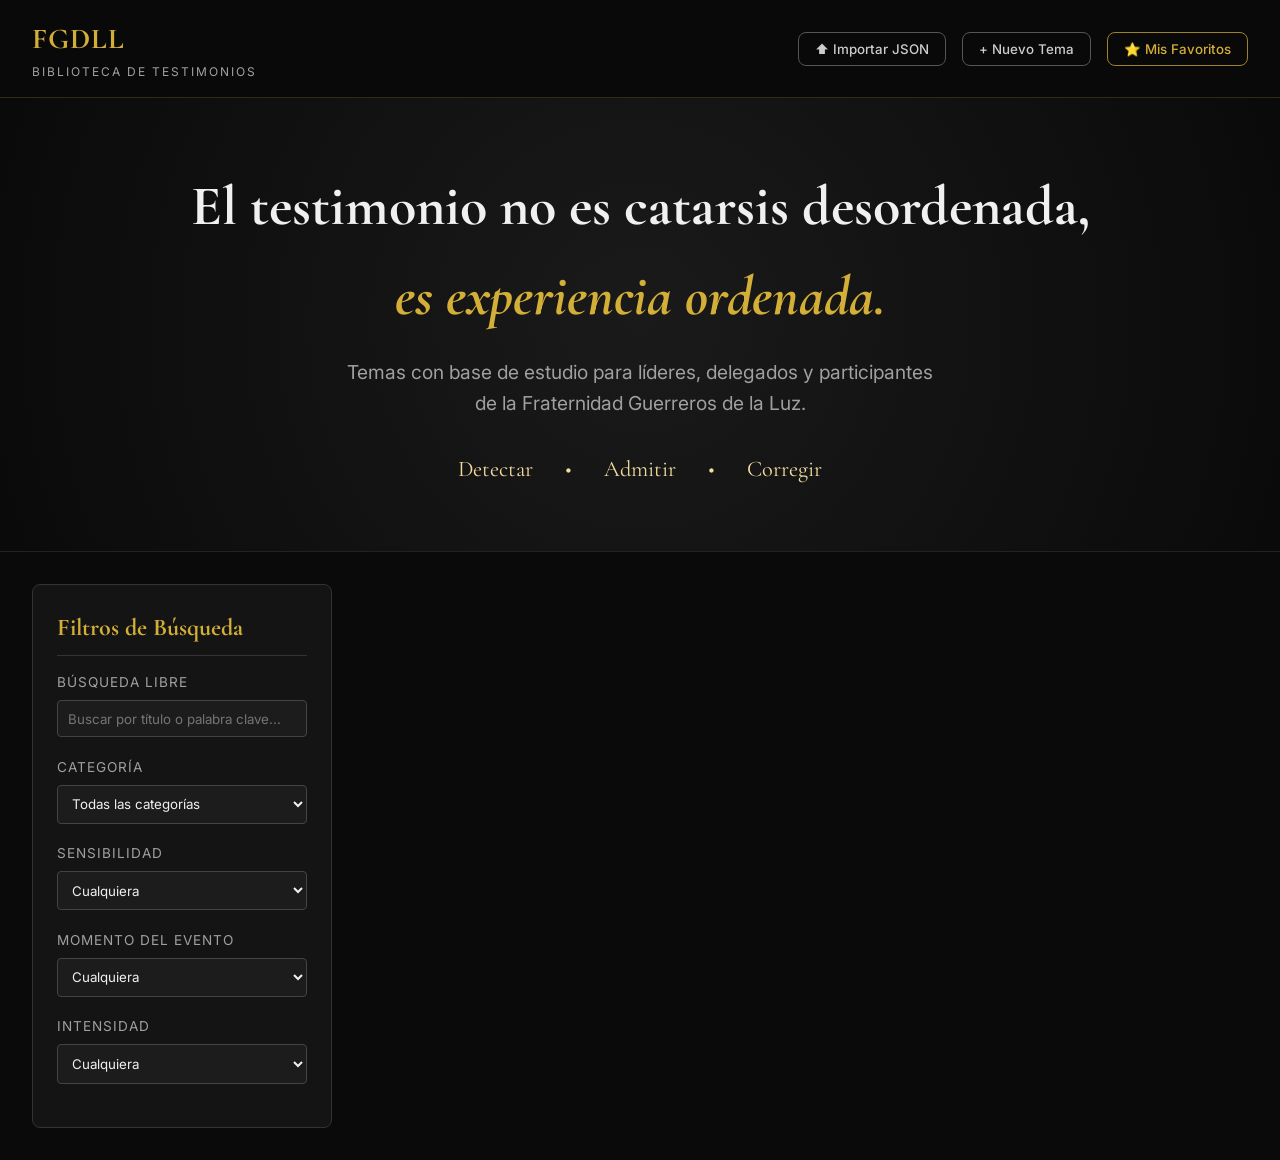
==== commit a7645e03: "Actualizar index.html" ====
--- a/index.html
+++ b/index.html
@@ -1762,7 +1762,1215 @@
           corregir: ["¿Cómo caminas al lado de tu pareja y tus hijos hoy como un compañero y no como un dictador?", "¿De qué forma vives el verdadero servicio desinteresado dentro de tu propia casa?"]
         },
         variaciones: [], palabrasClave: ["autoridad", "compañero", "igualdad"], advertenciaEtica: "", advertenciaLider: "", noUsarPara: [], esCatalogoBase: true, prioridad: 100, relacionados: []
-      }
+      },
+      {
+      const PAQUETE_LITERATURA_AA = [
+{
+"id": "tema-AALIT-001",
+"titulo": "La admisión de la impotencia como primer paso a la libertad",
+"tituloCorto": "Admitir la impotencia",
+"estado": "Completo",
+"categoria": "Primer Paso",
+"evento": ["Juntas de Paso 1", "Reuniones de principiantes"],
+"publico": ["Todos", "Recién llegados"],
+"etiquetas": ["paso-1-impotencia", "aceptación", "negación", "honestidad"],
+"intensidad": "Alta",
+"momento": "Inicio",
+"formato": "Individual",
+"tipoTestimonio": "Crudo",
+"emocion": ["Miedo", "Despair", "Esperanza"],
+"defectoCaracter": ["Negación", "Soberbia"],
+"virtudPrincipal": ["Honestidad"],
+"pasos": ["Paso 1"],
+"tradiciones": [],
+"conceptos": ["Rendición incondicional", "Fondo emocional"],
+"fuentePrincipal": "AA",
+"fuenteAA": ["Libro Grande", "Doce Pasos y Doce Tradiciones"],
+"fuenteFGDLL": [],
+"librosRecomendados": [
+{
+"titulo": "Alcohólicos Anónimos (Libro Azul)",
+"autor": "Bill W. y primeros miembros",
+"año": 1939,
+"uso": "Base del Primer Paso y la rendición"
+}
+],
+"objetivo": "Ayudar a comprender que admitir la derrota total no es debilidad, sino el cimiento indispensable de la recuperación.",
+"fraseAncla": "La admisión de la impotencia personal se convierte en el sólido cimiento sobre el cual podremos construir una existencia feliz.",
+"guiaTestimonio": {
+"detectar": [
+"¿Cómo intentabas controlar tu consumo o tus conductas destructivas?",
+"¿Qué excusas te dabas para no ver que tu vida era ingobernable?",
+"¿Cuál fue el fondo de sufrimiento que te obligó a parar?"
+],
+"admitir": [
+"¿En qué momento de tu proceso aceptaste que no tenías el control?",
+"¿Cómo se sintió dejar de pelear y rendirte ante tu enfermedad?",
+"¿De qué manera el grupo te ayudó a ver tu realidad?"
+],
+"corregir": [
+"¿Cómo practicas la rendición en tu vida diaria hoy?",
+"¿Qué herramientas usas cuando vuelve la ilusión de control?",
+"¿Cómo ha cambiado tu vida al aceptar tu impotencia?"
+]
+},
+"variaciones": ["El regalo de la derrota", "Dejar de luchar"],
+"palabrasClave": ["impotencia", "derrota", "control", "rendición"],
+"advertenciaEtica": "",
+"advertenciaLider": "Cuidar que los participantes no confundan la impotencia ante la enfermedad con falta de responsabilidad sobre sus acciones de hoy.",
+"noUsarPara": ["Fomentar el victimismo", "Justificar recaídas sin buscar ayuda"],
+"esCatalogoBase": false,
+"prioridad": 100,
+"relacionados": [],
+"autor": "Extrayendo de Literatura AA",
+"fechaCreacion": "2026-05-31"
+},
+{
+"id": "tema-AALIT-002",
+"titulo": "Llegar a creer en un Poder Superior restaurador",
+"tituloCorto": "Llegamos a creer",
+"estado": "Completo",
+"categoria": "Segundo Paso",
+"evento": ["Juntas de estudio", "Juntas espirituales"],
+"publico": ["Todos", "Agnósticos", "Escépticos"],
+"etiquetas": ["paso-2-fe", "fe", "esperanza", "confianza"],
+"intensidad": "Media",
+"momento": "Mitad",
+"formato": "Individual",
+"tipoTestimonio": "Inspirador",
+"emocion": ["Esperanza", "Paz"],
+"defectoCaracter": ["Soberbia", "Control-obsesivo"],
+"virtudPrincipal": ["Fe"],
+"pasos": ["Paso 2"],
+"tradiciones": [],
+"conceptos": ["Mente receptiva", "Sano juicio"],
+"fuentePrincipal": "AA",
+"fuenteAA": ["Llegamos a Creer", "Doce Pasos y Doce Tradiciones"],
+"fuenteFGDLL": [],
+"librosRecomendados": [
+{
+"titulo": "Llegamos a Creer",
+"autor": "Varios autores AA",
+"año": 1973,
+"uso": "Ejemplos de despertares espirituales variados"
+}
+],
+"objetivo": "Mostrar que la fe no requiere dogmas religiosos, sino una mente abierta y la disposición de confiar en algo más grande que uno mismo.",
+"fraseAncla": "Llegamos a creer que un Poder superior a nosotros mismos podría devolvernos el sano juicio.",
+"guiaTestimonio": {
+"detectar": [
+"¿Cómo era tu relación con la fe, la religión o la esperanza antes del programa?",
+"¿De qué manera el orgullo intelectual te impedía pedir ayuda?",
+"¿Cómo se manifestaba tu locura emocional o tu falta de sano juicio?"
+],
+"admitir": [
+"¿Qué te convenció de que los demás miembros tenían un poder que a ti te faltaba?",
+"¿Cómo fue tu proceso personal de llegar a creer en un Poder Superior, tal como tú lo concibes?",
+"¿Qué resistencias tuviste que soltar para abrir tu mente?"
+],
+"corregir": [
+"¿Cómo te apoya hoy tu Poder Superior en los momentos difíciles?",
+"¿Qué acciones diarias mantienen viva tu esperanza y tu fe?",
+"¿De qué manera notas que se te ha devuelto el sano juicio?"
+]
+},
+"variaciones": ["La fe de los agnósticos", "El sano juicio recuperado"],
+"palabrasClave": ["Poder Superior", "fe", "esperanza", "agnóstico", "apertura"],
+"advertenciaEtica": "",
+"advertenciaLider": "Respetar absolutamente todas las concepciones de un Poder Superior, evitando imponer dogmas religiosos.",
+"noUsarPara": ["Hacer proselitismo religioso", "Juzgar a quienes dudan o son ateos"],
+"esCatalogoBase": false,
+"prioridad": 95,
+"relacionados": [],
+"autor": "Extrayendo de Literatura AA",
+"fechaCreacion": "2026-05-31"
+},
+{
+"id": "tema-AALIT-003",
+"titulo": "La entrega total: Hacer a un lado el ego",
+"tituloCorto": "Poner la voluntad",
+"estado": "Completo",
+"categoria": "Tercer Paso",
+"evento": ["Juntas regulares"],
+"publico": ["Todos"],
+"etiquetas": ["paso-3-entrega", "entrega", "humildad", "voluntad"],
+"intensidad": "Alta",
+"momento": "Mitad",
+"formato": "Individual",
+"tipoTestimonio": "Inspirador",
+"emocion": ["Paz", "Miedo"],
+"defectoCaracter": ["Egoísmo", "Soberbia"],
+"virtudPrincipal": ["Entrega"],
+"pasos": ["Paso 3"],
+"tradiciones": [],
+"conceptos": ["Entregar la voluntad y la vida", "Dejar a Dios actuar"],
+"fuentePrincipal": "AA",
+"fuenteAA": ["Libro Grande", "Como lo ve Bill"],
+"fuenteFGDLL": [],
+"librosRecomendados": [
+{
+"titulo": "Como lo ve Bill",
+"autor": "Bill W.",
+"año": 1967,
+"uso": "Reflexiones sobre la voluntad y la dependencia"
+}
+],
+"objetivo": "Evidenciar que el esfuerzo por controlar todo genera sufrimiento, y que la paz llega al soltar las riendas.",
+"fraseAncla": "Decidimos poner nuestras voluntades y nuestras vidas al cuidado de Dios, como nosotros lo concebimos.",
+"guiaTestimonio": {
+"detectar": [
+"¿De qué maneras intentabas dirigir el show de tu vida y la de los demás?",
+"¿Cuáles eran las consecuencias de querer forzar los resultados a tu manera?",
+"¿A qué miedos te enfrentabas cuando las cosas no salían como querías?"
+],
+"admitir": [
+"¿Cómo tomaste la decisión de entregar tu vida al cuidado de tu Poder Superior?",
+"¿Qué te costó más trabajo soltar en el programa?",
+"¿Cómo te ayudó escuchar las experiencias de otros que ya se habían rendido?"
+],
+"corregir": [
+"¿Cómo practicas la entrega cuando sientes miedo o incertidumbre hoy?",
+"¿Qué diferencia hay entre tu vida dirigida por ti y tu vida dirigida por un Poder Superior?",
+"¿Cómo usas la Oración de la Serenidad para soltar el control?"
+]
+},
+"variaciones": ["Dejar de ser el director", "Confianza activa"],
+"palabrasClave": ["entrega", "control", "voluntad", "confianza"],
+"advertenciaEtica": "",
+"advertenciaLider": "Recordar que la entrega no es inacción, sino acción libre de la obsesión por el resultado.",
+"noUsarPara": ["Fomentar la pasividad absoluta frente a la vida"],
+"esCatalogoBase": false,
+"prioridad": 90,
+"relacionados": [],
+"autor": "Extrayendo de Literatura AA",
+"fechaCreacion": "2026-05-31"
+},
+{
+"id": "tema-AALIT-004",
+"titulo": "Enfrentando los fantasmas del pasado: El inventario",
+"tituloCorto": "El inventario moral",
+"estado": "Completo",
+"categoria": "Cuarto Paso",
+"evento": ["Juntas de pasos", "Talleres de inventario"],
+"publico": ["Todos"],
+"etiquetas": ["paso-4-inventario", "resentimiento", "miedo", "honestidad", "autodescubrimiento"],
+"intensidad": "Alta",
+"momento": "Mitad",
+"formato": "Individual",
+"tipoTestimonio": "Crudo",
+"emocion": ["Resentimiento", "Miedo", "Culpa"],
+"defectoCaracter": ["Resentimiento", "Egoísmo"],
+"virtudPrincipal": ["Valentía"],
+"pasos": ["Paso 4"],
+"tradiciones": [],
+"conceptos": ["Inventario minucioso", "Resentimiento como veneno"],
+"fuentePrincipal": "AA",
+"fuenteAA": ["Libro Grande", "Doce Pasos y Doce Tradiciones"],
+"fuenteFGDLL": [],
+"librosRecomendados": [
+{
+"titulo": "Alcohólicos Anónimos",
+"autor": "Bill W.",
+"año": 1939,
+"uso": "Guía práctica para hacer el inventario"
+}
+],
+"objetivo": "Desmitificar el inventario moral, mostrándolo como una herramienta de liberación de resentimientos y miedos, no de castigo.",
+"fraseAncla": "El resentimiento es el ofensor número uno. Destruye más alcohólicos que cualquier otra cosa.",
+"guiaTestimonio": {
+"detectar": [
+"¿De qué manera los rencores y miedos del pasado dominaban tus acciones?",
+"¿Cómo te justificabas culpando a los demás de tus problemas?",
+"¿Qué carga emocional llevabas antes de hacer tu inventario?"
+],
+"admitir": [
+"¿Qué descubriste sobre tu propia participación en tus problemas al escribir tu inventario?",
+"¿Cómo te sentiste al plasmar por primera vez tus secretos y miedos en papel?",
+"¿Qué patrones repetitivos pudiste identificar en tu vida?"
+],
+"corregir": [
+"¿Cómo te liberas hoy de nuevos resentimientos antes de que crezcan?",
+"¿De qué manera el autoanálisis te ayuda a no repetir viejos errores?",
+"¿Cómo practicas la honestidad contigo mismo en tu vida cotidiana?"
+]
+},
+"variaciones": ["Desenterrando el resentimiento", "Mirar adentro sin miedo"],
+"palabrasClave": ["inventario", "resentimiento", "miedo", "culpa", "escritura"],
+"advertenciaEtica": "",
+"advertenciaLider": "Alentar a no compartir detalles explícitos que dañen a terceros, enfocándose en la propia actitud y emoción.",
+"noUsarPara": ["Promover la culpa excesiva", "Hablar de crímenes que requieran asesoría legal en tribuna abierta"],
+"esCatalogoBase": false,
+"prioridad": 85,
+"relacionados": [],
+"autor": "Extrayendo de Literatura AA",
+"fechaCreacion": "2026-05-31"
+},
+{
+"id": "tema-AALIT-005",
+"titulo": "La sanación a través de la confesión: Quinto Paso",
+"tituloCorto": "Admitir los defectos",
+"estado": "Completo",
+"categoria": "Quinto Paso",
+"evento": ["Juntas de reflexión"],
+"publico": ["Todos"],
+"etiquetas": ["paso-5-confesion", "honestidad", "vergüenza", "sanacion", "liberacion"],
+"intensidad": "Alta",
+"momento": "Mitad",
+"formato": "Individual",
+"tipoTestimonio": "Inspirador",
+"emocion": ["Vergüenza", "Paz", "Alegría"],
+"defectoCaracter": ["Orgullo", "Aislamiento"],
+"virtudPrincipal": ["Humildad"],
+"pasos": ["Paso 5"],
+"tradiciones": [],
+"conceptos": ["Naturaleza exacta de los defectos", "Romper el aislamiento"],
+"fuentePrincipal": "AA",
+"fuenteAA": ["Doce Pasos y Doce Tradiciones"],
+"fuenteFGDLL": [],
+"librosRecomendados": [
+{
+"titulo": "Doce Pasos y Doce Tradiciones",
+"autor": "Bill W.",
+"año": 1952,
+"uso": "El sentido de compartir el inventario"
+}
+],
+"objetivo": "Subrayar cómo admitir nuestros secretos ante otro ser humano rompe el aislamiento y cura la vergüenza.",
+"fraseAncla": "Hasta que no hubimos charlado con completa sinceridad acerca de nuestros conflictos, y escuchado a alguien más hacer lo mismo, todavía no pertenecíamos.",
+"guiaTestimonio": {
+"detectar": [
+"¿De qué manera tus secretos y tu vergüenza te mantenían aislado?",
+"¿Por qué creías que si alguien te conocía realmente, te rechazaría?",
+"¿Cómo se sentía cargar solo con las culpas de tu pasado?"
+],
+"admitir": [
+"¿Qué te dio el valor para compartir tu inventario con tu padrino o guía?",
+"¿Cómo fue la experiencia de ser escuchado sin ser juzgado?",
+"¿Qué alivio experimentaste al nombrar la 'naturaleza exacta' de tus defectos?"
+],
+"corregir": [
+"¿Cómo ha cambiado tu forma de relacionarte con los demás ahora que no tienes nada que esconder?",
+"¿De qué manera mantienes viva la práctica de compartir tus cargas emocionales?",
+"¿Cómo ayudas hoy a otros a sentirse seguros para compartir sus propios secretos?"
+]
+},
+"variaciones": ["El fin del aislamiento", "Sacar la basura emocional"],
+"palabrasClave": ["confesión", "apadrinamiento", "vergüenza", "liberación"],
+"advertenciaEtica": "",
+"advertenciaLider": "Enfatizar la confidencialidad absoluta que debe existir entre quien escucha un Quinto Paso y quien lo da.",
+"noUsarPara": ["Forzar a alguien a compartir en público lo que debe ser privado"],
+"esCatalogoBase": false,
+"prioridad": 80,
+"relacionados": [],
+"autor": "Extrayendo de Literatura AA",
+"fechaCreacion": "2026-05-31"
+},
+{
+"id": "tema-AALIT-006",
+"titulo": "Dispuestos a soltar: La preparación para el cambio",
+"tituloCorto": "Enteramente dispuestos",
+"estado": "Completo",
+"categoria": "Sexto Paso",
+"evento": ["Juntas regulares"],
+"publico": ["Todos"],
+"etiquetas": ["paso-6-disposicion", "cambio", "crecimiento", "aceptacion"],
+"intensidad": "Media",
+"momento": "Mitad",
+"formato": "Individual",
+"tipoTestimonio": "Didáctico",
+"emocion": ["Ansiedad", "Esperanza"],
+"defectoCaracter": ["Aferramiento", "Perfeccionismo"],
+"virtudPrincipal": ["Disposición"],
+"pasos": ["Paso 6"],
+"tradiciones": [],
+"conceptos": ["Estar enteramente dispuesto", "Soltar defectos acariciados"],
+"fuentePrincipal": "AA",
+"fuenteAA": ["Doce Pasos y Doce Tradiciones", "Como lo ve Bill"],
+"fuenteFGDLL": [],
+"librosRecomendados": [
+{
+"titulo": "Doce Pasos y Doce Tradiciones",
+"autor": "Bill W.",
+"año": 1952,
+"uso": "Entender la resistencia a dejar ir los defectos"
+}
+],
+"objetivo": "Enseñar que la recuperación requiere la voluntad de abandonar incluso aquellos defectos que nos producen un placer morboso o aparente seguridad.",
+"fraseAncla": "Casi todos los seres humanos prefieren quedarse con algunos defectos. El Sexto Paso separa a los hombres de los niños.",
+"guiaTestimonio": {
+"detectar": [
+"¿Cuáles eran esos defectos (ira, victimismo, lujuria) de los que en el fondo no querías desprenderte?",
+"¿Cómo te autoengañabas pensando que ciertos defectos te protegían o eran útiles?",
+"¿Qué sufrimiento te causaba aferrarte a viejos patrones de conducta?"
+],
+"admitir": [
+"¿Cómo te diste cuenta de que tus defectos acariciados te estaban frenando?",
+"¿Qué significó para ti llegar a estar 'enteramente dispuesto' a cambiar?",
+"¿Cómo pediste ayuda para soltar aquello que te era tan familiar?"
+],
+"corregir": [
+"¿Qué haces hoy cuando notas que quieres volver a un viejo defecto?",
+"¿Cómo practicas la disposición diaria para seguir transformándote?",
+"¿De qué manera tu vida es más plena al no depender de esas falsas muletas?"
+]
+},
+"variaciones": ["Soltando mis muletas", "La voluntad de cambiar"],
+"palabrasClave": ["disposición", "defectos", "aferrarse", "cambio"],
+"advertenciaEtica": "",
+"advertenciaLider": "Recordar que es un proceso de progreso, no de perfección inmediata.",
+"noUsarPara": ["Generar frustración por no poder eliminar defectos de golpe"],
+"esCatalogoBase": false,
+"prioridad": 75,
+"relacionados": [],
+"autor": "Extrayendo de Literatura AA",
+"fechaCreacion": "2026-05-31"
+},
+{
+"id": "tema-AALIT-007",
+"titulo": "La verdadera humildad en acción: El Séptimo Paso",
+"tituloCorto": "Pedir con humildad",
+"estado": "Completo",
+"categoria": "Séptimo Paso",
+"evento": ["Juntas de pasos", "Reflexión espiritual"],
+"publico": ["Todos"],
+"etiquetas": ["paso-7-humildad", "humildad", "transformacion", "sanacion"],
+"intensidad": "Alta",
+"momento": "Mitad",
+"formato": "Individual",
+"tipoTestimonio": "Inspirador",
+"emocion": ["Paz", "Alegría"],
+"defectoCaracter": ["Soberbia", "Arrogancia"],
+"virtudPrincipal": ["Humildad"],
+"pasos": ["Paso 7"],
+"tradiciones": [],
+"conceptos": ["Humildad como cimiento", "Petición genuina"],
+"fuentePrincipal": "AA",
+"fuenteAA": ["Doce Pasos y Doce Tradiciones"],
+"fuenteFGDLL": [],
+"librosRecomendados": [
+{
+"titulo": "Doce Pasos y Doce Tradiciones",
+"autor": "Bill W.",
+"año": 1952,
+"uso": "El sentido profundo de la humildad"
+}
+],
+"objetivo": "Comprender la humildad no como humillación, sino como una visión realista de nosotros mismos y nuestra necesidad de ayuda superior.",
+"fraseAncla": "La verdadera humildad no es un espíritu abyecto; es solo una estimación correcta de nosotros mismos.",
+"guiaTestimonio": {
+"detectar": [
+"¿De qué manera el orgullo ciego y la soberbia guiaban tus decisiones?",
+"¿Por qué te resistías a pedir ayuda y preferías sufrir en silencio?",
+"¿Cómo confundías la humildad con la humillación o la debilidad?"
+],
+"admitir": [
+"¿Cómo aprendiste en el grupo el verdadero valor de la humildad?",
+"¿De qué forma le pediste a tu Poder Superior que te liberara de tus defectos?",
+"¿Qué alivio encontraste al dejar de intentar ser perfecto o autosuficiente?"
+],
+"corregir": [
+"¿Cómo aplicas la humildad en tus relaciones y retos de hoy?",
+"¿Qué haces para mantener a raya la soberbia cuando las cosas van bien?",
+"¿De qué manera el Séptimo Paso es una herramienta diaria de equilibrio?"
+]
+},
+"variaciones": ["La soberbia vs. la humildad", "El fin de la autosuficiencia"],
+"palabrasClave": ["humildad", "soberbia", "oración", "transformación"],
+"advertenciaEtica": "",
+"advertenciaLider": "Aclarar que humildad en el programa significa conocer la propia justa dimensión, ni más ni menos.",
+"noUsarPara": ["Promover la baja autoestima", "Permitir el abuso por parte de otros bajo el disfraz de 'humildad'"],
+"esCatalogoBase": false,
+"prioridad": 85,
+"relacionados": [],
+"autor": "Extrayendo de Literatura AA",
+"fechaCreacion": "2026-05-31"
+},
+{
+"id": "tema-AALIT-008",
+"titulo": "Preparación para el perdón: La lista del Octavo Paso",
+"tituloCorto": "Lista de reparaciones",
+"estado": "Completo",
+"categoria": "Octavo Paso",
+"evento": ["Juntas de pasos"],
+"publico": ["Todos"],
+"etiquetas": ["paso-8-reparacion", "perdon", "culpa", "honestidad"],
+"intensidad": "Media",
+"momento": "Mitad",
+"formato": "Individual",
+"tipoTestimonio": "Didáctico",
+"emocion": ["Culpa", "Miedo", "Esperanza"],
+"defectoCaracter": ["Justificación", "Victimismo"],
+"virtudPrincipal": ["Responsabilidad"],
+"pasos": ["Paso 8"],
+"tradiciones": [],
+"conceptos": ["Estar dispuestos a reparar", "Dejar de culpar a otros"],
+"fuentePrincipal": "AA",
+"fuenteAA": ["Libro Grande"],
+"fuenteFGDLL": [],
+"librosRecomendados": [
+{
+"titulo": "Alcohólicos Anónimos",
+"autor": "Bill W.",
+"año": 1939,
+"uso": "Instrucciones para hacer la lista"
+}
+],
+"objetivo": "Abordar la resistencia a perdonar y ser perdonados, y la importancia de estar dispuestos a reparar los daños antes de actuar.",
+"fraseAncla": "El Octavo y Noveno Pasos tienen que ver con las relaciones personales. Primero echamos una mirada al pasado para descubrir dónde hicimos algún mal.",
+"guiaTestimonio": {
+"detectar": [
+"¿A quiénes dañaste en tu etapa destructiva y cómo evitabas pensar en ello?",
+"¿De qué manera te justificabas diciendo que 'ellos te habían hecho más daño'?",
+"¿Qué miedo te paralizaba al pensar en hacer una lista de las personas ofendidas?"
+],
+"admitir": [
+"¿Cómo lograste superar el resentimiento para estar 'dispuesto' a reparar el daño?",
+"¿Qué sentiste al poner en papel los nombres de las personas a las que heriste?",
+"¿De qué manera tu padrino te ayudó a enfocarte en tu parte, y no en la de ellos?"
+],
+"corregir": [
+"¿Cómo ha cambiado tu actitud hacia las personas de tu lista?",
+"¿Qué haces hoy para no acumular nuevas deudas emocionales o morales?",
+"¿Cómo practicas la disposición a enmendar tus errores día con día?"
+]
+},
+"variaciones": ["Perdonar para ser perdonado", "Asumiendo mis destrozos"],
+"palabrasClave": ["lista", "reparación", "voluntad", "daño"],
+"advertenciaEtica": "",
+"advertenciaLider": "Recordar que el Octavo Paso es hacer la lista y ganar la disposición, no es aún el momento de ir a pedir perdón.",
+"noUsarPara": ["Revivir culpas que paralicen", "Fomentar el odio hacia quienes están en la lista"],
+"esCatalogoBase": false,
+"prioridad": 70,
+"relacionados": [],
+"autor": "Extrayendo de Literatura AA",
+"fechaCreacion": "2026-05-31"
+},
+{
+"id": "tema-AALIT-009",
+"titulo": "Limpiando los escombros del pasado: Noveno Paso",
+"tituloCorto": "Reparación directa",
+"estado": "Completo",
+"categoria": "Noveno Paso",
+"evento": ["Juntas regulares", "Juntas de promesas"],
+"publico": ["Todos"],
+"etiquetas": ["paso-9-enmiendas", "reparacion", "familia", "liberacion", "sanacion"],
+"intensidad": "Alta",
+"momento": "Mitad",
+"formato": "Individual",
+"tipoTestimonio": "Crudo",
+"emocion": ["Culpa", "Miedo", "Paz"],
+"defectoCaracter": ["Cobardía", "Evasión"],
+"virtudPrincipal": ["Valentía"],
+"pasos": ["Paso 9"],
+"tradiciones": [],
+"conceptos": ["Enmiendas directas", "Las promesas del programa"],
+"fuentePrincipal": "AA",
+"fuenteAA": ["Libro Grande", "Doce Pasos y Doce Tradiciones"],
+"fuenteFGDLL": [],
+"librosRecomendados": [
+{
+"titulo": "Alcohólicos Anónimos",
+"autor": "Bill W.",
+"año": 1939,
+"uso": "Instrucciones sobre reparaciones y las promesas"
+}
+],
+"objetivo": "Ilustrar la acción liberadora de reparar el daño causado y cómo esto abre la puerta a las promesas del programa.",
+"fraseAncla": "Si nos esmeramos en esta fase de nuestro desarrollo, vamos a conocer una libertad y una felicidad nuevas.",
+"guiaTestimonio": {
+"detectar": [
+"¿De qué manera las culpas de tu pasado te mantenían prisionero o al borde de recaer?",
+"¿Cuáles eran tus mayores miedos al pensar en dar la cara a quienes heriste?",
+"¿Cómo evitabas asumir las consecuencias de tus actos destructivos?"
+],
+"admitir": [
+"¿Cómo te guio tu padrino para hacer reparaciones sin causar más daño?",
+"¿Qué sucedió en tu interior cuando pediste perdón y reparaste material o emocionalmente una falta?",
+"¿Cómo viviste el rechazo de alguien que no quiso perdonarte, si fue el caso?"
+],
+"corregir": [
+"¿Cuáles de las Promesas del programa se han vuelto realidad en tu vida tras el Noveno Paso?",
+"¿De qué manera esta libertad te permite ser hoy un mejor miembro de familia o sociedad?",
+"¿Cómo enmiendas ahora rápidamente cuando te equivocas, para no volver a cargar ese peso?"
+]
+},
+"variaciones": ["Las promesas se cumplen", "El valor de dar la cara"],
+"palabrasClave": ["reparación", "promesas", "daño", "libertad", "acción"],
+"advertenciaEtica": "Si se habla de reparaciones que implican delitos o daños graves, enfocar el tema en la restitución espiritual/emocional o advertir sobre el cuidado legal.",
+"advertenciaLider": "Enfatizar el condicional: 'excepto cuando el hacerlo implique perjuicio'. Las reparaciones requieren prudencia y guía.",
+"noUsarPara": ["Fomentar acciones temerarias que dañen a terceros", "Imponer el perdón de otros como condición para la sobriedad"],
+"esCatalogoBase": false,
+"prioridad": 95,
+"relacionados": [],
+"autor": "Extrayendo de Literatura AA",
+"fechaCreacion": "2026-05-31"
+},
+{
+"id": "tema-AALIT-010",
+"titulo": "Mantenimiento diario: La disciplina del Décimo Paso",
+"tituloCorto": "Inventario personal",
+"estado": "Completo",
+"categoria": "Décimo Paso",
+"evento": ["Juntas de prevención"],
+"publico": ["Todos", "Miembros con tiempo"],
+"etiquetas": ["paso-10-reflexion", "crecimiento", "honestidad", "responsabilidad"],
+"intensidad": "Media",
+"momento": "Cierre",
+"formato": "Individual",
+"tipoTestimonio": "Didáctico",
+"emocion": ["Paz"],
+"defectoCaracter": ["Pereza", "Negación"],
+"virtudPrincipal": ["Responsabilidad"],
+"pasos": ["Paso 10"],
+"tradiciones": [],
+"conceptos": ["Mantener la casa limpia", "Admitir errores de inmediato"],
+"fuentePrincipal": "AA",
+"fuenteAA": ["Libro Grande", "Doce Pasos y Doce Tradiciones"],
+"fuenteFGDLL": [],
+"librosRecomendados": [
+{
+"titulo": "Doce Pasos y Doce Tradiciones",
+"autor": "Bill W.",
+"año": 1952,
+"uso": "El chequeo diario de nuestro estado espiritual"
+}
+],
+"objetivo": "Mostrar que la sobriedad y la paz emocional requieren vigilancia diaria y la corrección inmediata de nuestros errores.",
+"fraseAncla": "Continuamos haciendo nuestro inventario personal y cuando nos equivocábamos lo admitíamos inmediatamente.",
+"guiaTestimonio": {
+"detectar": [
+"¿Cómo era tu vida cuando dejabas que los problemas diarios se acumularan sin resolverlos?",
+"¿Qué pasa con tus emociones (ira, miedo, autocompasión) cuando no haces un chequeo diario?",
+"¿Cómo solías justificar tus estallidos o pequeñas deshonestidades diarias?"
+],
+"admitir": [
+"¿Cómo aprendiste a detenerte y observarte en medio de una situación estresante?",
+"¿Qué sentiste la primera vez que lograste admitir un error inmediatamente y pedir disculpas?",
+"¿De qué manera el inventario diario evita que recaigas en viejas conductas destructivas?"
+],
+"corregir": [
+"¿Cuál es tu rutina para hacer tu inventario al final del día?",
+"¿Cómo manejas las emociones tóxicas ('resacas emocionales') en el momento presente?",
+"¿Qué beneficios te da irte a dormir sabiendo que no le debes nada moralmente a nadie?"
+]
+},
+"variaciones": ["Evitando resacas emocionales", "Mantenimiento espiritual"],
+"palabrasClave": ["mantenimiento", "inventario", "vigilancia", "diario"],
+"advertenciaEtica": "",
+"advertenciaLider": "Enfocar el tema en la parte práctica de limpiar la casa a diario y no dejarse acumular presiones emocionales.",
+"noUsarPara": ["Crear un perfeccionismo neurótico", "Castigarse obsesivamente por cada fallo"],
+"esCatalogoBase": false,
+"prioridad": 80,
+"relacionados": [],
+"autor": "Extrayendo de Literatura AA",
+"fechaCreacion": "2026-05-31"
+},
+{
+"id": "tema-AALIT-011",
+"titulo": "El contacto consciente: Oración y meditación",
+"tituloCorto": "Contacto consciente",
+"estado": "Completo",
+"categoria": "Undécimo Paso",
+"evento": ["Juntas espirituales"],
+"publico": ["Todos"],
+"etiquetas": ["paso-11-contacto", "fe", "paz", "crecimiento"],
+"intensidad": "Media",
+"momento": "Cierre",
+"formato": "Individual",
+"tipoTestimonio": "Inspirador",
+"emocion": ["Paz", "Esperanza"],
+"defectoCaracter": ["Soberbia", "Egoísmo"],
+"virtudPrincipal": ["Fe"],
+"pasos": ["Paso 11"],
+"tradiciones": [],
+"conceptos": ["Búsqueda de la voluntad divina", "Oración de San Francisco"],
+"fuentePrincipal": "AA",
+"fuenteAA": ["Llegamos a Creer", "Pensamientos Diarios"],
+"fuenteFGDLL": [],
+"librosRecomendados": [
+{
+"titulo": "Doce Pasos y Doce Tradiciones",
+"autor": "Bill W.",
+"año": 1952,
+"uso": "El sentido de la oración y meditación en el programa"
+}
+],
+"objetivo": "Enseñar que la fortaleza diaria viene de mantener una conexión constante y consciente con un Poder Superior.",
+"fraseAncla": "Buscamos a través de la oración y la meditación mejorar nuestro contacto consciente con Dios... pidiéndole solamente que nos dejase conocer su voluntad.",
+"guiaTestimonio": {
+"detectar": [
+"¿Cómo era tu vida cuando confiabas únicamente en tu propia fuerza de voluntad?",
+"¿De qué manera el ajetreo y el ruido mental te desconectaban de tu paz interior?",
+"¿Por qué creías que la oración o meditación no servían o eran debilidad?"
+],
+"admitir": [
+"¿Cómo comenzaste a experimentar y desarrollar tu propio método de oración o meditación?",
+"¿Qué cambio sentiste al pedir 'que se haga tu voluntad' en lugar de exigir resultados específicos?",
+"¿Cómo te ha sostenido el contacto consciente en medio de las crisis personales?"
+],
+"corregir": [
+"¿Cómo integras la meditación y la oración en tu rutina actual?",
+"¿De qué forma escuchas o percibes la dirección de tu Poder Superior?",
+"¿Cómo se refleja esta paz interior en tu trato hacia tu familia y compañeros?"
+]
+},
+"variaciones": ["Buscando Su voluntad", "La Oración de San Francisco"],
+"palabrasClave": ["oración", "meditación", "voluntad", "contacto"],
+"advertenciaEtica": "",
+"advertenciaLider": "Mantener el enfoque en la espiritualidad práctica, sin promover técnicas religiosas específicas.",
+"noUsarPara": ["Promover dogmas", "Invalidar a quienes meditan o rezan de forma distinta"],
+"esCatalogoBase": false,
+"prioridad": 85,
+"relacionados": [],
+"autor": "Extrayendo de Literatura AA",
+"fechaCreacion": "2026-05-31"
+},
+{
+"id": "tema-AALIT-012",
+"titulo": "El Despertar Espiritual y el mensaje a otros",
+"tituloCorto": "Llevar el mensaje",
+"estado": "Completo",
+"categoria": "Duodécimo Paso",
+"evento": ["Juntas regulares", "Aniversarios"],
+"publico": ["Todos"],
+"etiquetas": ["paso-12-servicio", "servicio", "apadrinamiento", "comunidad", "amor"],
+"intensidad": "Alta",
+"momento": "Cierre",
+"formato": "Individual",
+"tipoTestimonio": "Inspirador",
+"emocion": ["Alegría", "Gratitud"],
+"defectoCaracter": ["Egoísmo", "Aislamiento"],
+"virtudPrincipal": ["Servicio"],
+"pasos": ["Paso 12"],
+"tradiciones": [],
+"conceptos": ["El despertar espiritual", "Practicar estos principios"],
+"fuentePrincipal": "AA",
+"fuenteAA": ["Frente a Frente: El Apadrinamiento", "El Lenguaje del Corazón"],
+"fuenteFGDLL": [],
+"librosRecomendados": [
+{
+"titulo": "Frente a Frente",
+"autor": "Grapevine Inc.",
+"año": 2013,
+"uso": "El apadrinamiento como pilar del Paso Doce"
+}
+],
+"objetivo": "Demostrar que la recuperación real se mantiene y se expande regalando a otros lo que nos fue dado gratuitamente.",
+"fraseAncla": "Nada asegura tanto la inmunidad contra la bebida como el trabajo intensivo con otros alcohólicos.",
+"guiaTestimonio": {
+"detectar": [
+"¿De qué manera el egoísmo y la concentración en tus propios problemas te mantenían enfermo?",
+"¿Cómo intentabas llenar el vacío interior antes de descubrir el servicio?",
+"¿Qué pensabas sobre el 'despertar espiritual' antes de vivirlo?"
+],
+"admitir": [
+"¿Cómo reconociste tu propio despertar espiritual y los cambios en tu personalidad?",
+"¿Qué significó para ti que otro compañero se tomara el tiempo de apadrinarte y escucharte?",
+"¿Qué sentiste la primera vez que lograste ayudar a alguien a ver una luz de esperanza?"
+],
+"corregir": [
+"¿De qué manera llevar el mensaje y apadrinar a otros te mantiene sobrio y centrado hoy?",
+"¿Cómo intentas 'practicar estos principios en todos tus asuntos' (trabajo, hogar, sociedad)?",
+"¿Por qué crees que el amor incondicional del Paso Doce no tiene precio?"
+]
+},
+"variaciones": ["Amor incondicional", "Apadrinamiento en acción"],
+"palabrasClave": ["mensaje", "despertar", "servicio", "apadrinamiento"],
+"advertenciaEtica": "",
+"advertenciaLider": "Enfocar el servicio no solo en la comunidad o el grupo, sino en llevar los principios a la vida familiar y laboral.",
+"noUsarPara": ["Jactarse de cuántos ahijados se tiene", "Usar el servicio como escape de las responsabilidades familiares"],
+"esCatalogoBase": false,
+"prioridad": 95,
+"relacionados": [],
+"autor": "Extrayendo de Literatura AA",
+"fechaCreacion": "2026-05-31"
+},
+{
+"id": "tema-AALIT-013",
+"titulo": "Nuestro bienestar común: La Unidad ante todo",
+"tituloCorto": "Unidad de grupo",
+"estado": "Completo",
+"categoria": "Primera Tradición",
+"evento": ["Juntas de trabajo", "Aniversarios"],
+"publico": ["Servidores", "Miembros con tiempo"],
+"etiquetas": ["tradicion-unidad", "unidad", "pertenencia", "comunidad"],
+"intensidad": "Media",
+"momento": "Mitad",
+"formato": "Individual",
+"tipoTestimonio": "Didáctico",
+"emocion": ["Esperanza", "Paz"],
+"defectoCaracter": ["Egoísmo", "Arrogancia"],
+"virtudPrincipal": ["Humildad"],
+"pasos": [],
+"tradiciones": ["Tradición 1"],
+"conceptos": ["El bienestar común primero", "Sacrificio de deseos personales"],
+"fuentePrincipal": "AA",
+"fuenteAA": ["AA llega a su mayoría de edad", "Doce Pasos y Doce Tradiciones"],
+"fuenteFGDLL": [],
+"librosRecomendados": [
+{
+"titulo": "AA Llega a su Mayoría de Edad",
+"autor": "Bill W.",
+"año": 1957,
+"uso": "Historia de cómo se formaron las tradiciones y el sacrificio personal"
+}
+],
+"objetivo": "Enseñar que la supervivencia personal depende de la supervivencia del grupo, lo que exige dejar de lado los egos y pleitos.",
+"fraseAncla": "Nuestro bienestar común debe tener la preferencia; la recuperación personal depende de la unidad de A.A.",
+"guiaTestimonio": {
+"detectar": [
+"¿De qué manera tu individualismo extremo y tus deseos personales destruían todo a tu alrededor?",
+"¿Cómo era tu incapacidad para trabajar en equipo o aceptar reglas de un grupo?",
+"¿Por qué siempre querías imponer tu voluntad sobre los demás?"
+],
+"admitir": [
+"¿Cómo te diste cuenta de que sin el grupo y la comunidad tu vida estaba en riesgo?",
+"¿Qué sacrificios personales tuviste que hacer por el bien común del grupo?",
+"¿Qué aprendiste sobre la tolerancia y el amor en medio de los conflictos del grupo?"
+],
+"corregir": [
+"¿Cómo aplicas hoy el principio de unidad en tu familia y en tu trabajo?",
+"¿De qué manera sueltas el deseo de tener la razón para preservar la armonía?",
+"¿Por qué es vital para tu sobriedad proteger a la agrupación por encima de todo?"
+]
+},
+"variaciones": ["Sacrificio por el grupo", "El bienestar común"],
+"palabrasClave": ["unidad", "grupo", "sacrificio", "bienestar"],
+"advertenciaEtica": "",
+"advertenciaLider": "Resaltar que la unidad no es uniformidad de pensamiento, sino amor y tolerancia mutua.",
+"noUsarPara": ["Criticar a miembros del grupo", "Imponer obediencia ciega"],
+"esCatalogoBase": false,
+"prioridad": 75,
+"relacionados": [],
+"autor": "Extrayendo de Literatura AA",
+"fechaCreacion": "2026-05-31"
+},
+{
+"id": "tema-AALIT-014",
+"titulo": "El anonimato como base espiritual y freno al ego",
+"tituloCorto": "La base del anonimato",
+"estado": "Completo",
+"categoria": "Duodécima Tradición",
+"evento": ["Juntas regulares"],
+"publico": ["Todos"],
+"etiquetas": ["anonimato", "humildad", "comunidad", "crecimiento"],
+"intensidad": "Media",
+"momento": "Cierre",
+"formato": "Individual",
+"tipoTestimonio": "Didáctico",
+"emocion": ["Paz"],
+"defectoCaracter": ["Soberbia", "Búsqueda de prestigio"],
+"virtudPrincipal": ["Humildad"],
+"pasos": [],
+"tradiciones": ["Tradición 12"],
+"conceptos": ["Principios antes que personalidades", "Sacrificio de la fama"],
+"fuentePrincipal": "AA",
+"fuenteAA": ["Comprendiendo el Anonimato", "El Lenguaje del Corazón"],
+"fuenteFGDLL": [],
+"librosRecomendados": [
+{
+"titulo": "Comprendiendo el Anonimato",
+"autor": "Servicios Generales de AA",
+"año": 1981,
+"uso": "El valor del sacrificio personal"
+}
+],
+"objetivo": "Profundizar en el anonimato no solo como ocultar el nombre, sino como la práctica de anteponer los principios espirituales al prestigio y al protagonismo.",
+"fraseAncla": "El anonimato es la base espiritual de todas nuestras Tradiciones, recordándonos siempre anteponer los principios a las personalidades.",
+"guiaTestimonio": {
+"detectar": [
+"¿De qué manera el hambre de reconocimiento, fama o prestigio gobernaba tus acciones?",
+"¿Cómo destruías tus relaciones al querer siempre ser la figura central o el 'salvador'?",
+"¿Qué vacíos intentabas llenar buscando siempre la aprobación de los demás?"
+],
+"admitir": [
+"¿Cómo entendiste que en la agrupación nadie es más importante que los principios del programa?",
+"¿Qué significó para ti renunciar al protagonismo y empezar a servir de forma anónima o silenciosa?",
+"¿Qué descubriste sobre la verdadera humildad a través del sacrificio del ego?"
+],
+"corregir": [
+"¿Cómo evitas hoy el 'deslumbramiento del éxito' o el protagonismo en tus círculos sociales?",
+"¿De qué manera priorizas el mensaje y la sanación por encima de ser reconocido?",
+"¿Cómo aplicas 'principios antes que personalidades' cuando no te agrada alguien del grupo?"
+]
+},
+"variaciones": ["Principios antes que personalidades", "Servicio sin reflectores"],
+"palabrasClave": ["anonimato", "prestigio", "principios", "humildad"],
+"advertenciaEtica": "",
+"advertenciaLider": "Enfocar en la humildad del anonimato espiritual, evitando debates sobre redes sociales a menos que ilustren la pérdida del ego.",
+"noUsarPara": ["Atacar a quienes han roto su anonimato", "Usarlo para evadir responsabilidades"],
+"esCatalogoBase": false,
+"prioridad": 80,
+"relacionados": [],
+"autor": "Extrayendo de Literatura AA",
+"fechaCreacion": "2026-05-31"
+},
+{
+"id": "tema-AALIT-015",
+"titulo": "Rompiendo el estigma: La recuperación de la mujer",
+"tituloCorto": "Las mujeres y la recuperación",
+"estado": "Completo",
+"categoria": "Específico",
+"evento": ["Juntas de aniversario", "Eventos de diversidad"],
+"publico": ["Mujeres", "Todos"],
+"etiquetas": ["diversidad", "inclusión", "vergüenza", "sanacion", "identidad"],
+"intensidad": "Alta",
+"momento": "Mitad",
+"formato": "Individual",
+"tipoTestimonio": "Crudo",
+"emocion": ["Vergüenza", "Esperanza", "Culpa"],
+"defectoCaracter": ["Aislamiento", "Autocompasión"],
+"virtudPrincipal": ["Aceptación"],
+"pasos": ["Paso 1"],
+"tradiciones": [],
+"conceptos": ["Doble estigma", "Superar el dolor"],
+"fuentePrincipal": "AA",
+"fuenteAA": ["Mujeres en AA (Folleto Grapevine)", "Las Mujeres en AA"],
+"fuenteFGDLL": [],
+"librosRecomendados": [
+{
+"titulo": "Las Mujeres en AA",
+"autor": "AA World Services",
+"año": 1968,
+"uso": "Experiencias de superación del estigma y la culpa maternal"
+}
+],
+"objetivo": "Visibilizar el dolor particular (como la culpa familiar y el estigma social) y la profunda recuperación que viven las mujeres en el programa.",
+"fraseAncla": "La vergüenza, el remordimiento y la culpa me estaban hundiendo... hasta que probé la libertad de este programa.",
+"guiaTestimonio": {
+"detectar": [
+"¿Cómo te afectaba la presión y el juicio social por ser mujer con este problema?",
+"¿De qué manera el sentimiento de culpa (como madre, hija, esposa) te mantenía esclava del consumo o la depresión?",
+"¿Cómo intentabas mantener una fachada de perfección o normalidad para esconder tu enfermedad?"
+],
+"admitir": [
+"¿Cómo rompiste la barrera del miedo y la vergüenza para pedir ayuda?",
+"¿Qué alivio encontraste al identificarte con las historias de otras compañeras?",
+"¿Cómo el trabajo de los pasos te liberó del peso aplastante del remordimiento?"
+],
+"corregir": [
+"¿Cómo reconstruyes hoy el amor y el respeto por ti misma y hacia tus seres queridos?",
+"¿De qué manera ayudas a otras mujeres a superar el estigma y acercarse al programa?",
+"¿Cómo mantienes viva tu dignidad y libertad espiritual un día a la vez?"
+]
+},
+"variaciones": ["El fin del estigma", "Perdonándome como mujer"],
+"palabrasClave": ["mujer", "estigma", "culpa", "sororidad"],
+"advertenciaEtica": "Puede tocar temas sensibles como violencia, abuso o pérdida de hijos; guiar con profundo respeto y contención.",
+"advertenciaLider": "Crear un ambiente de empatía total, recordando que el dolor no tiene género pero las cargas sociales a veces sí.",
+"noUsarPara": ["Promover divisiones de género", "Juzgar las capacidades de crianza del pasado"],
+"esCatalogoBase": false,
+"prioridad": 85,
+"relacionados": [],
+"autor": "Extrayendo de Literatura AA",
+"fechaCreacion": "2026-05-31"
+},
+{
+"id": "tema-AALIT-016",
+"titulo": "La Sobriedad Emocional: La próxima frontera",
+"tituloCorto": "Sobriedad Emocional",
+"estado": "Completo",
+"categoria": "Desarrollo Espiritual",
+"evento": ["Juntas de reflexión"],
+"publico": ["Todos", "Miembros con tiempo"],
+"etiquetas": ["crecimiento", "dependencia-emocional", "evolucion", "paz"],
+"intensidad": "Alta",
+"momento": "Mitad",
+"formato": "Individual",
+"tipoTestimonio": "Inspirador",
+"emocion": ["Tristeza", "Paz"],
+"defectoCaracter": ["Dependencia Emocional", "Control-obsesivo"],
+"virtudPrincipal": ["Aceptación"],
+"pasos": ["Paso 10", "Paso 12"],
+"tradiciones": [],
+"conceptos": ["Dependencia insalubre", "Borrachera seca"],
+"fuentePrincipal": "AA",
+"fuenteAA": ["El Lenguaje del Corazón", "La próxima frontera: la sobriedad emocional"],
+"fuenteFGDLL": [],
+"librosRecomendados": [
+{
+"titulo": "El Lenguaje del Corazón",
+"autor": "Bill W.",
+"año": 1988,
+"uso": "El famoso artículo de Bill W. sobre la sobriedad emocional y la depresión"
+}
+],
+"objetivo": "Explicar que detener el consumo o la conducta no basta; la meta es sanar las dependencias emocionales para lograr verdadera paz.",
+"fraseAncla": "Si examinamos cada perturbación, encontraremos en la raíz alguna dependencia poco saludable y su consecuente demanda insalubre.",
+"guiaTestimonio": {
+"detectar": [
+"Aunque habías parado de consumir o actuar destructivamente, ¿cómo se manifestaba tu 'borrachera seca' o depresión?",
+"¿De qué manera tus demandas absolutas de amor, aprobación o seguridad hacia otras personas te enfermaban?",
+"¿Cómo reaccionabas (ira, depresión) cuando la gente o el mundo no cumplían tus altas expectativas?"
+],
+"admitir": [
+"¿Cómo te diste cuenta de que tus depresiones venían de dependencias emocionales insalubres?",
+"¿Qué significó para ti empezar a depender de tu Poder Superior en lugar de exigir a los seres humanos?",
+"¿Cómo el programa te ayudó a traducir tus expectativas en aceptación?"
+],
+"corregir": [
+"¿Cómo practicas la sobriedad emocional frente a las frustraciones diarias hoy?",
+"¿De qué manera tu amor hacia los demás ha cambiado de 'demandar' a 'dar'?",
+"¿Qué herramientas usas para no engancharte emocionalmente y mantener tu paz?"
+]
+},
+"variaciones": ["Superar la borrachera seca", "Exigencias irreales"],
+"palabrasClave": ["emociones", "dependencia", "depresión", "borrachera seca"],
+"advertenciaEtica": "Diferenciar entre depresión clínica que requiere atención médica y los bajones emocionales causados por actitudes espirituales.",
+"advertenciaLider": "Ayudar a comprender que la sobriedad emocional es un trabajo de vida, no un destino final.",
+"noUsarPara": ["Aconsejar dejar medicamentos psiquiátricos", "Invalidar emociones legítimas de duelo"],
+"esCatalogoBase": false,
+"prioridad": 95,
+"relacionados": [],
+"autor": "Extrayendo de Literatura AA",
+"fechaCreacion": "2026-05-31"
+},
+{
+"id": "tema-AALIT-017",
+"titulo": "La obsesión mental que precede a la recaída",
+"tituloCorto": "Prevención de recaídas",
+"estado": "Completo",
+"categoria": "Prevención",
+"evento": ["Juntas de prevención"],
+"publico": ["Todos"],
+"etiquetas": ["control-obsesivo", "negación", "miedo", "ansiedad"],
+"intensidad": "Alta",
+"momento": "Inicio",
+"formato": "Individual",
+"tipoTestimonio": "Didáctico",
+"emocion": ["Ansiedad", "Miedo"],
+"defectoCaracter": ["Autoengaño", "Control-obsesivo"],
+"virtudPrincipal": ["Honestidad"],
+"pasos": ["Paso 1", "Paso 10"],
+"tradiciones": [],
+"conceptos": ["Falsas sensaciones de control", "Autoengaño"],
+"fuentePrincipal": "AA",
+"fuenteAA": ["Vivir Sobrio", "Prevención de Recaídas"],
+"fuenteFGDLL": [],
+"librosRecomendados": [
+{
+"titulo": "Vivir Sobrio",
+"autor": "Alcohólicos Anónimos",
+"año": 1975,
+"uso": "Técnicas para evadir el autoengaño"
+}
+],
+"objetivo": "Identificar los sutiles engaños de la mente que preparan el terreno para una recaída física o emocional.",
+"fraseAncla": "La recaída empieza mucho antes de levantar la copa; comienza con el autoengaño y la violación mental de la abstinencia.",
+"guiaTestimonio": {
+"detectar": [
+"¿Cómo era el proceso en tu mente antes de una recaída o de repetir un patrón destructivo?",
+"¿Qué mentiras te contabas a ti mismo para justificar volver al viejo comportamiento ('esta vez será diferente', 'yo lo controlo')?",
+"¿De qué manera te ibas alejando poco a poco de tu programa, grupo o prácticas espirituales?"
+],
+"admitir": [
+"¿Cómo aprendiste a reconocer las señales de peligro ('alertas rojas') en tu conducta o emociones?",
+"¿Qué descubriste sobre la fuerza de la 'obsesión mental' y la alergia física?",
+"¿Cómo te ayudó el grupo a romper esa barrera de autoengaño?"
+],
+"corregir": [
+"¿Cuáles son tus herramientas inmediatas cuando sientes que la obsesión intenta regresar?",
+"¿Cómo practicas la honestidad rigurosa con tu padrino sobre tus pensamientos peligrosos?",
+"¿De qué manera vives el 'Solo por Hoy' para no abrumarte con el futuro ni la idea del 'nunca más'?"
+]
+},
+"variaciones": ["El sutil autoengaño", "Cuidando el 'Solo por Hoy'"],
+"palabrasClave": ["recaída", "obsesión", "engaño", "prevención", "alertas"],
+"advertenciaEtica": "",
+"advertenciaLider": "Enfatizar que los pensamientos de consumo/actuación son parte de la enfermedad; el secreto está en compartirlos para que pierdan fuerza, no en ocultarlos por vergüenza.",
+"noUsarPara": ["Atacar a quienes han recaído", "Hacer sentir culpables por tener tentaciones"],
+"esCatalogoBase": false,
+"prioridad": 90,
+"relacionados": [],
+"autor": "Extrayendo de Literatura AA",
+"fechaCreacion": "2026-05-31"
+},
+{
+"id": "tema-AALIT-018",
+"titulo": "Viviendo sobrio: El poder del plan de 24 horas",
+"tituloCorto": "Un Día a la Vez",
+"estado": "Completo",
+"categoria": "Vida Diaria",
+"evento": ["Juntas de principiantes", "Juntas regulares"],
+"publico": ["Todos"],
+"etiquetas": ["esperanza", "paz", "crecimiento", "cambio"],
+"intensidad": "Baja",
+"momento": "Inicio",
+"formato": "Individual",
+"tipoTestimonio": "Didáctico",
+"emocion": ["Esperanza", "Paz"],
+"defectoCaracter": ["Ansiedad por el futuro"],
+"virtudPrincipal": ["Confianza"],
+"pasos": ["Paso 1"],
+"tradiciones": [],
+"conceptos": ["Solo por hoy", "Mantenerlo simple"],
+"fuentePrincipal": "AA",
+"fuenteAA": ["Viviendo Sobrio", "AA Como Lo Ve Bill"],
+"fuenteFGDLL": [],
+"librosRecomendados": [
+{
+"titulo": "Viviendo Sobrio",
+"autor": "Alcohólicos Anónimos",
+"año": 1975,
+"uso": "Las herramientas prácticas del día a día"
+}
+],
+"objetivo": "Reducir la ansiedad ante la recuperación, demostrando que la vida se aborda un día (o un momento) a la vez.",
+"fraseAncla": "La mayoría de la gente se siente más segura con el plan de 24 horas que con la resolución de no volver a hacerlo nunca.",
+"guiaTestimonio": {
+"detectar": [
+"¿De qué manera pensar en el 'nunca más' o en todo el futuro te llenaba de terror y ansiedad?",
+"¿Cómo tus preocupaciones por el mañana te impedían resolver los problemas del hoy?",
+"¿Cómo era vivir abrumado por las promesas rotas del pasado?"
+],
+"admitir": [
+"¿Cómo descubriste el alivio de enfocarte únicamente en mantenerte limpio o sereno 'Solo por hoy'?",
+"¿Qué herramientas sencillas (llamar por teléfono, leer, ir a una junta) te ayudaron a atravesar los días difíciles?",
+"¿Qué significó para ti aprender a 'tómarlo con calma'?"
+],
+"corregir": [
+"¿Cómo aplicas el plan de 24 horas en tus problemas familiares, económicos o laborales actualmente?",
+"¿De qué forma celebras las pequeñas victorias de cada día?",
+"¿Cómo logras mantenerte centrado en el presente sin la carga del ayer o el miedo al mañana?"
+]
+},
+"variaciones": ["Solo por Hoy", "Simplificando la recuperación"],
+"palabrasClave": ["presente", "24 horas", "ansiedad", "herramientas"],
+"advertenciaEtica": "",
+"advertenciaLider": "Es ideal para relajar a los recién llegados que se sienten abrumados por la enormidad del cambio de vida.",
+"noUsarPara": ["Fomentar la irresponsabilidad sobre planes futuros reales"],
+"esCatalogoBase": false,
+"prioridad": 80,
+"relacionados": [],
+"autor": "Extrayendo de Literatura AA",
+"fechaCreacion": "2026-05-31"
+},
+{
+"id": "tema-AALIT-019",
+"titulo": "El Tercer Legado: Servicio y gratitud en acción",
+"tituloCorto": "Gratitud y Servicio",
+"estado": "Completo",
+"categoria": "Servicio",
+"evento": ["Juntas de trabajo", "Aniversarios"],
+"publico": ["Servidores", "Miembros con tiempo"],
+"etiquetas": ["gratitud", "servicio-grupal", "comunidad", "responsabilidad"],
+"intensidad": "Media",
+"momento": "Cierre",
+"formato": "Individual",
+"tipoTestimonio": "Inspirador",
+"emocion": ["Alegría", "Esperanza"],
+"defectoCaracter": ["Egoísmo", "Pereza"],
+"virtudPrincipal": ["Gratitud"],
+"pasos": ["Paso 12"],
+"tradiciones": ["Tradición 7"],
+"conceptos": ["Tercer Legado", "Responsabilidad de devolver lo dado"],
+"fuentePrincipal": "AA",
+"fuenteAA": ["El Manual de Servicio de AA", "Nuestra Gran Responsabilidad"],
+"fuenteFGDLL": [],
+"librosRecomendados": [
+{
+"titulo": "Nuestra Gran Responsabilidad",
+"autor": "Bill W.",
+"año": 2019,
+"uso": "El sentido histórico y vital del servicio"
+}
+],
+"objetivo": "Inspirar a los miembros a devolver lo que han recibido, entendiendo que el servicio estructural y grupal mantiene viva a la comunidad.",
+"fraseAncla": "Si la Recuperación ha tenido lugar, la Unidad y el Servicio deben seguir para completar los Tres Legados. La gratitud debe ser acción.",
+"guiaTestimonio": {
+"detectar": [
+"¿Cómo era tu vida cuando solo te importaba recibir y tomar provecho de los demás?",
+"¿De qué manera el egoísmo y la pereza dominaban tu actitud hacia las responsabilidades?",
+"¿Qué pensabas del 'servicio' antes de entrar al programa?"
+],
+"admitir": [
+"¿Cómo te diste cuenta de que para conservar tu recuperación tenías que empezar a dar?",
+"¿Qué sentiste al asumir tu primera responsabilidad dentro de tu grupo (hacer café, barrer, coordinar)?",
+"¿Cómo el involucrarte en el servicio te conectó más profundamente con la comunidad?"
+],
+"corregir": [
+"¿De qué forma el servicio te ayuda hoy a mantener a raya tu ego y tu soberbia?",
+"¿Cómo respondes a la 'Declaración de Responsabilidad' en tu vida diaria y en tu grupo?",
+"¿Por qué crees que el servicio es la manifestación más grande de tu gratitud?"
+]
+},
+"variaciones": ["Devolviendo el regalo", "La acción de dar"],
+"palabrasClave": ["servicio", "gratitud", "legado", "responsabilidad"],
+"advertenciaEtica": "",
+"advertenciaLider": "Fomentar el servicio desde el amor y la gratitud, no desde la obligación culposa o la búsqueda de poder en el grupo.",
+"noUsarPara": ["Regañar a quienes no tienen cargos de servicio", "Fomentar el síndrome del 'salvador'"],
+"esCatalogoBase": false,
+"prioridad": 85,
+"relacionados": [],
+"autor": "Extrayendo de Literatura AA",
+"fechaCreacion": "2026-05-31"
+},
+{
+"id": "tema-AALIT-020",
+"titulo": "De un gran 'YO' a nadie: La transformación del ego",
+"tituloCorto": "La reducción del ego",
+"estado": "Completo",
+"categoria": "Desarrollo Espiritual",
+"evento": ["Juntas de reflexión"],
+"publico": ["Todos"],
+"etiquetas": ["humildad", "transformacion", "autodescubrimiento", "crecimiento"],
+"intensidad": "Alta",
+"momento": "Mitad",
+"formato": "Individual",
+"tipoTestimonio": "Crudo",
+"emocion": ["Paz", "Alegría"],
+"defectoCaracter": ["Soberbia", "Egoísmo"],
+"virtudPrincipal": ["Humildad"],
+"pasos": ["Paso 2", "Paso 7"],
+"tradiciones": [],
+"conceptos": ["Deflación del ego", "Cambio de personalidad"],
+"fuentePrincipal": "AA",
+"fuenteAA": ["Lo mejor del Grapevine Vol. 1", "Como lo ve Bill"],
+"fuenteFGDLL": [],
+"librosRecomendados": [
+{
+"titulo": "Lo Mejor del Grapevine Vol. 1",
+"autor": "Varios (Harry M. Tiebout, MD)",
+"año": 1993,
+"uso": "El ensayo: Cuando el gran 'yo' se convierte en nadie"
+}
+],
+"objetivo": "Mostrar que la recuperación exige un colapso profundo del ego (deflación) para dar paso a una personalidad enseñable y serena.",
+"fraseAncla": "El programa de ayuda está impregnado de la reducción del ego. Es el despertar donde el gran 'yo' se convierte en un feliz don nadie.",
+"guiaTestimonio": {
+"detectar": [
+"¿Cómo el creerte el centro del universo, o el dueño de la verdad, te destruía y alejaba a todos?",
+"¿De qué manera tu ego inflado disfrazaba en realidad profundos complejos de inferioridad o miedos?",
+"¿Qué ocurría cuando la vida o las personas no se ajustaban a tus grandiosos planes?"
+],
+"admitir": [
+"¿Cuál fue la crisis o fracaso que finalmente pinchó tu ego y te hizo receptivo a la ayuda?",
+"¿Cómo entendiste que no eras el director del mundo, sino una pequeña parte de un gran todo?",
+"¿Qué alivio experimentaste al dejar de fingir ser poderoso o perfecto?"
+],
+"corregir": [
+"¿Cómo disfrutas hoy de la libertad de ser 'uno más' entre tus compañeros y tu familia?",
+"¿De qué manera practicas el dejarte enseñar y aceptar que no siempre tienes la razón?",
+"¿Cómo ha cambiado tu felicidad al soltar las exigencias del ego y abrazar la sencillez?"
+]
+},
+"variaciones": ["Desinflando el ego", "La libertad de no ser importante"],
+"palabrasClave": ["ego", "soberbia", "rendición", "humildad", "enseñable"],
+"advertenciaEtica": "",
+"advertenciaLider": "Asegurar que la 'deflación del ego' se entienda como despojarse de la arrogancia toxica, no como destrucción de la sana autoestima.",
+"noUsarPara": ["Humillar o maltratar a miembros desde tribuna", "Destruir la autoestima legítima"],
+"esCatalogoBase": false,
+"prioridad": 100,
+"relacionados": [],
+"autor": "Extrayendo de Literatura AA",
+"fechaCreacion": "2026-05-31"
+}
+];
+
+      
+      
+      
+    }
     ];
 
     // ============================================================================
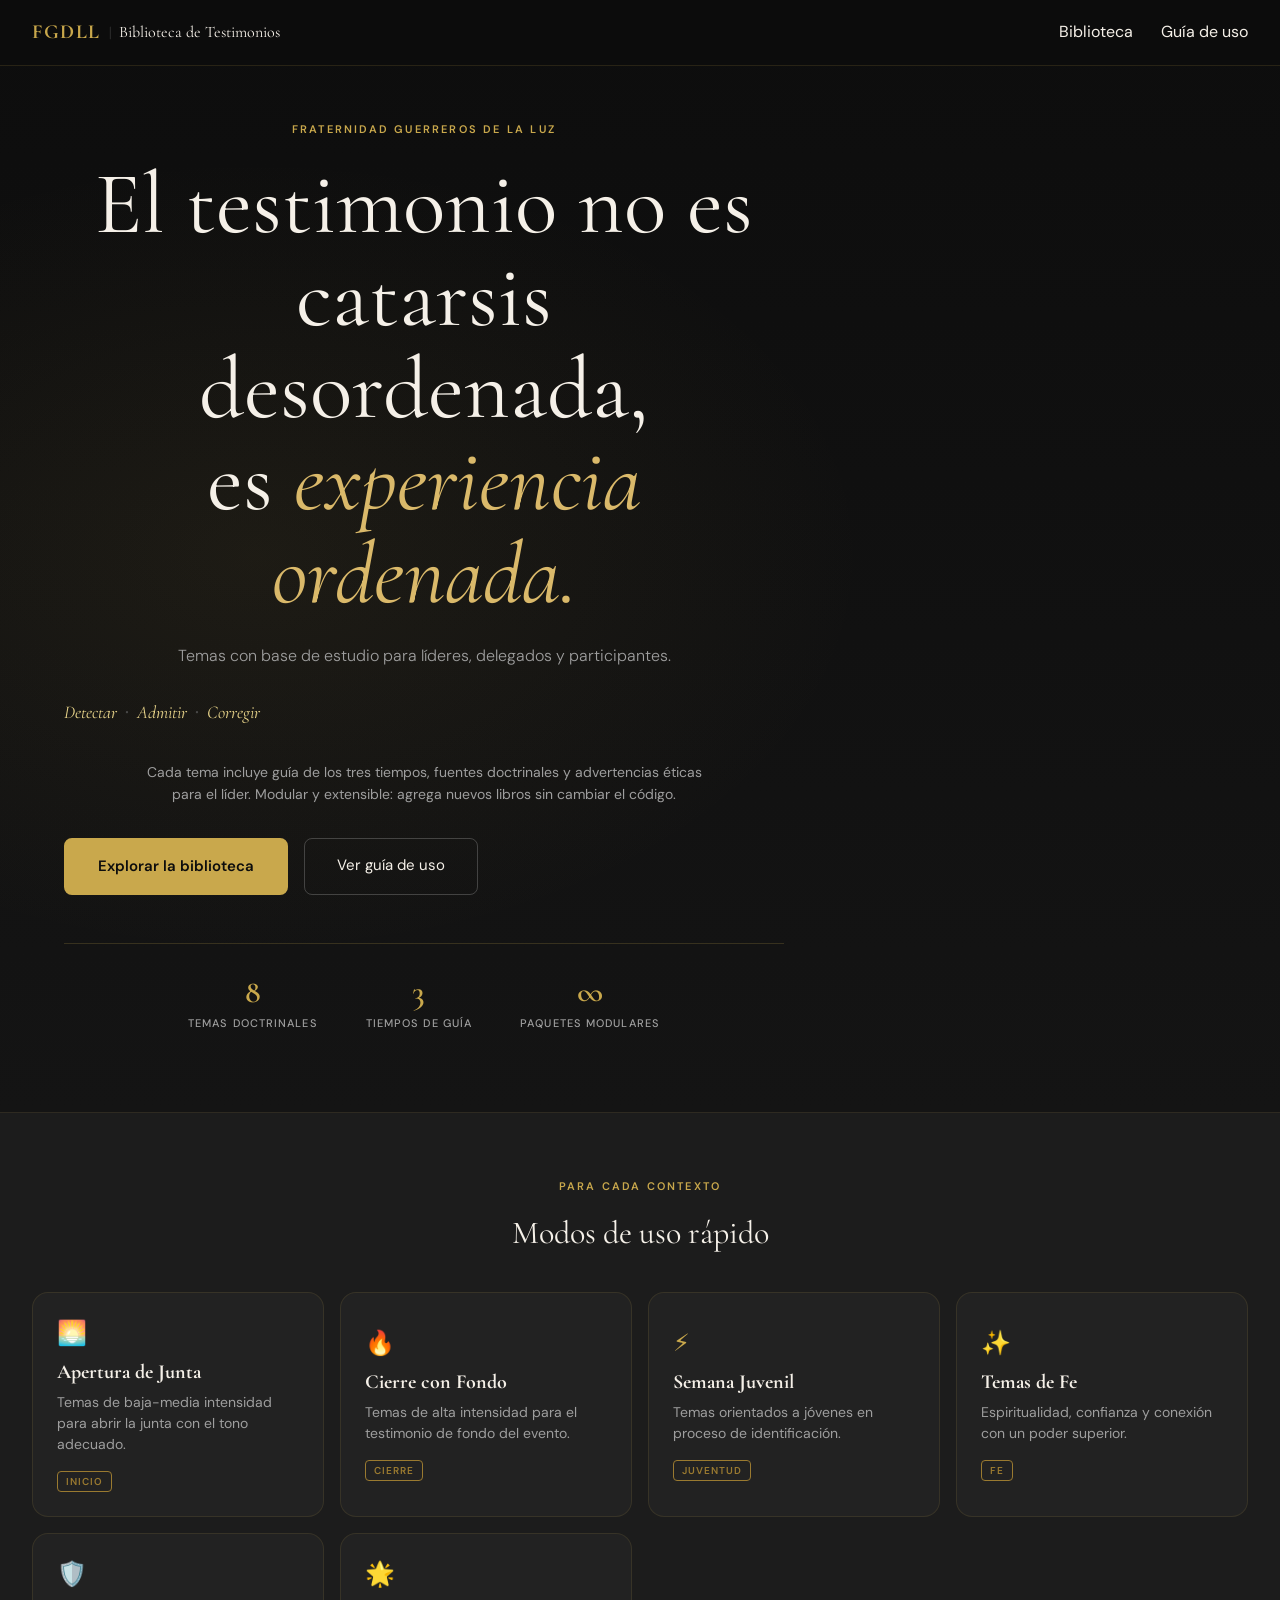
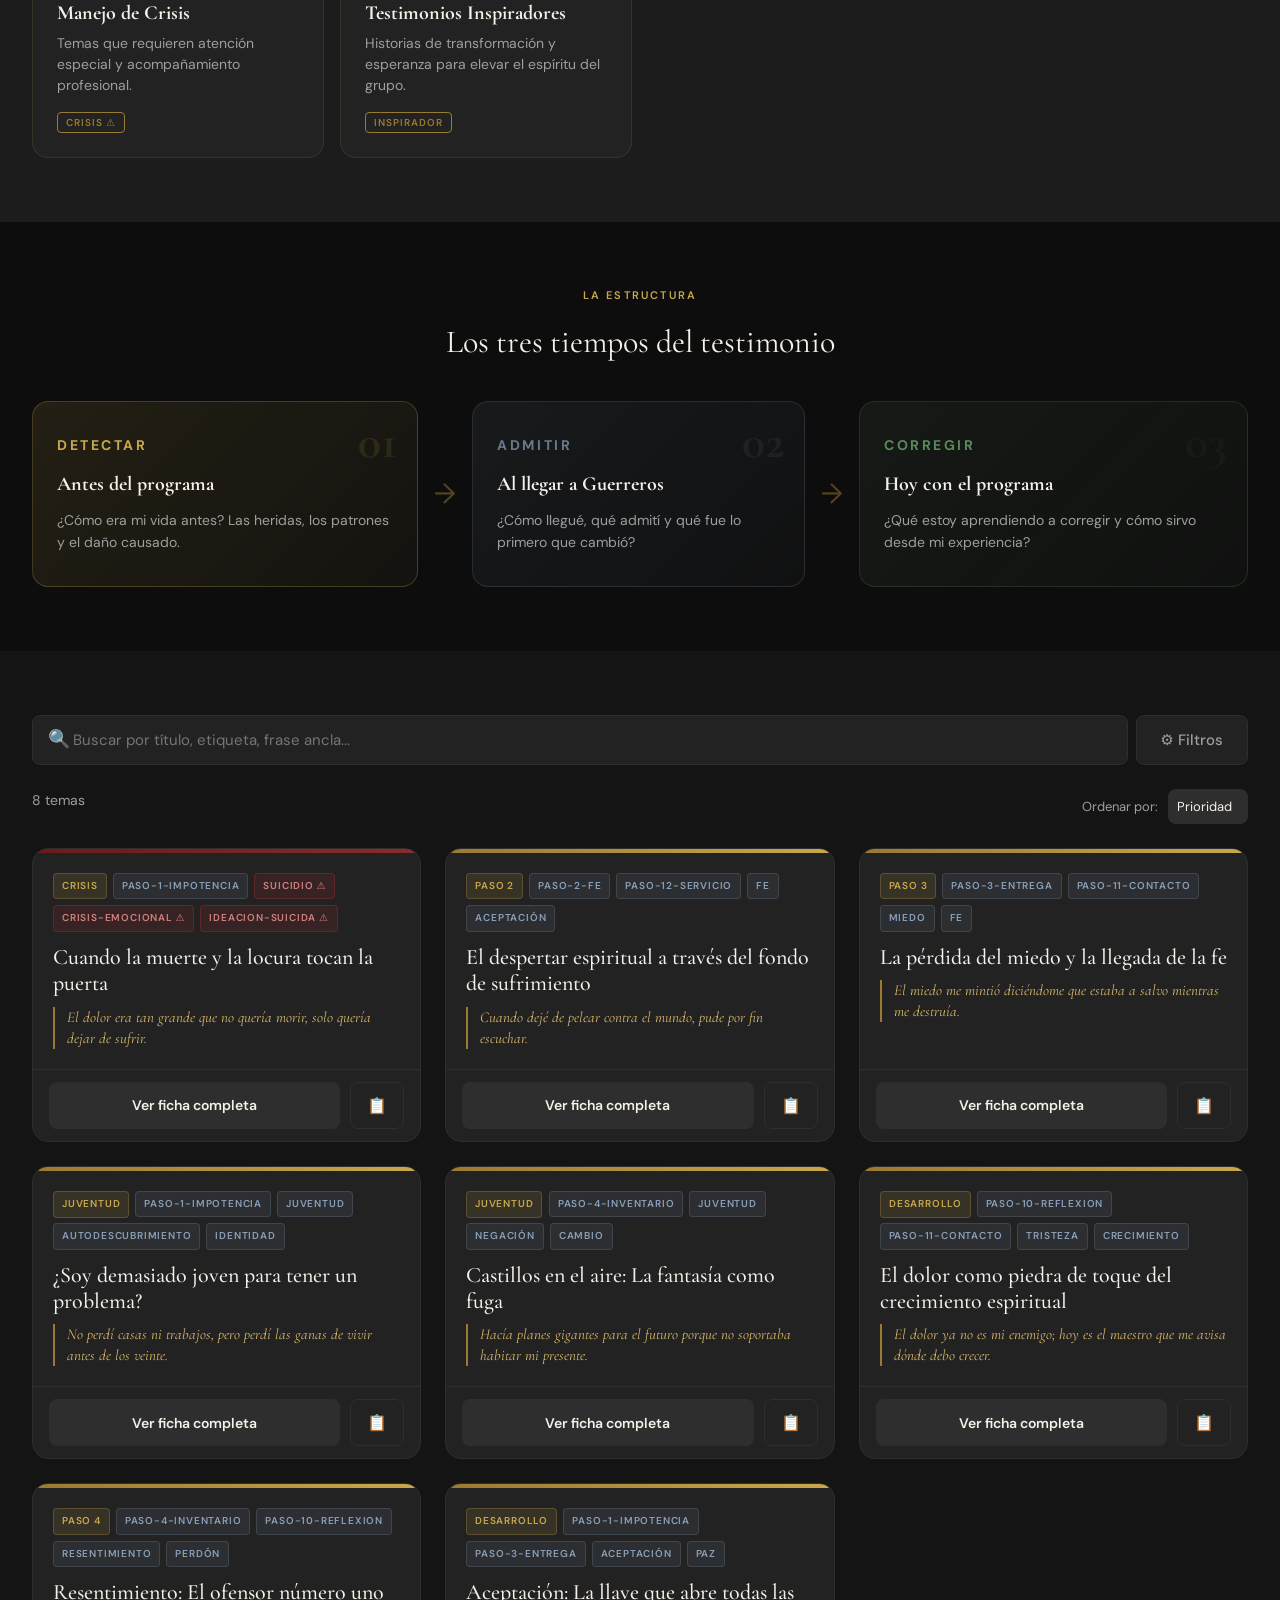
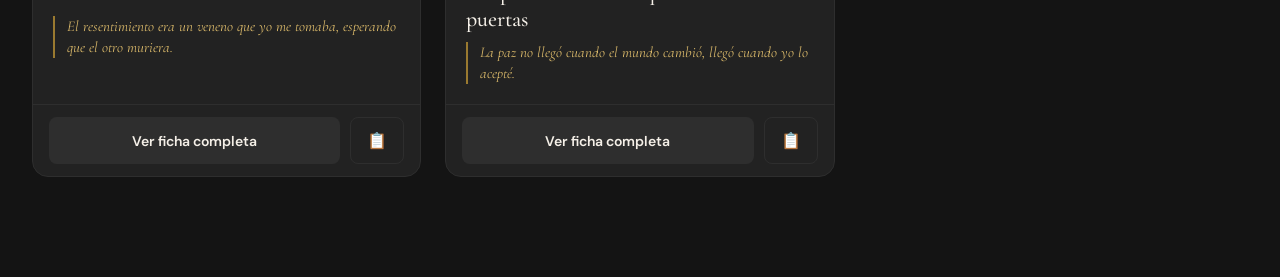
==== commit 7e0bc000: "Refactorizar biblioteca: etiquetas temáticas en lugar de sensibilidad - data.js: reemplaza campo 'se" ====
--- a/index.html
+++ b/index.html
@@ -4,3439 +4,283 @@
   <meta charset="UTF-8">
   <meta name="viewport" content="width=device-width, initial-scale=1.0">
   <title>Biblioteca de Testimonios · FGDLL</title>
-  <link href="https://fonts.googleapis.com/css2?family=Cormorant+Garamond:ital,wght@0,400;0,600;0,700;1,400&family=Inter:wght@300;400;500;600;700&display=swap" rel="stylesheet">
-  <style>
-    :root {
-      /* Paleta Doctrinal */
-      --bg-dark: #0a0a0a;
-      --bg-panel: #141414;
-      --bg-card: #1c1c1c;
-      --gold: #d4af37;
-      --gold-dim: #9e8226;
-      --gold-light: #f3dca1;
-      --text-main: #f0f0f0;
-      --text-muted: #a0a0a0;
-      --danger: #8b0000;
-      --danger-light: #ff4c4c;
-      --warning: #cc7a00;
-      --success: #2e8b57;
-      
-      /* Tipografía */
-      --font-serif: 'Cormorant Garamond', serif;
-      --font-sans: 'Inter', sans-serif;
-      
-      --radius: 8px;
-      --transition: 0.3s ease;
-    }
-
-    * { box-sizing: border-box; margin: 0; padding: 0; }
-    
-    body {
-      background-color: var(--bg-dark);
-      color: var(--text-main);
-      font-family: var(--font-sans);
-      line-height: 1.6;
-      -webkit-font-smoothing: antialiased;
-    }
-
-    /* === NAVBAR === */
-    header {
-      background: rgba(10, 10, 10, 0.95);
-      border-bottom: 1px solid rgba(212, 175, 55, 0.2);
-      padding: 1rem 2rem;
-      position: sticky;
-      top: 0;
-      z-index: 100;
-      display: flex;
-      justify-content: space-between;
-      align-items: center;
-      backdrop-filter: blur(10px);
-    }
-    .logo-container {
-      display: flex;
-      flex-direction: column;
-    }
-    .logo {
-      font-family: var(--font-serif);
-      font-size: 1.8rem;
-      font-weight: 700;
-      color: var(--gold);
-      letter-spacing: 1px;
-    }
-    .logo-subtitle {
-      font-size: 0.75rem;
-      color: var(--text-muted);
-      text-transform: uppercase;
-      letter-spacing: 2px;
-    }
-    nav {
-      display: flex;
-      gap: 1rem;
-      flex-wrap: wrap;
-    }
-    nav button {
-      background: transparent;
-      border: 1px solid var(--gold-dim);
-      color: var(--gold);
-      padding: 0.5rem 1rem;
-      border-radius: var(--radius);
-      cursor: pointer;
-      font-family: var(--font-sans);
-      font-weight: 500;
-      transition: var(--transition);
-    }
-    nav button:hover, nav button.active {
-      background: var(--gold);
-      color: var(--bg-dark);
-    }
-    .btn-outline-light {
-      border-color: #555 !important;
-      color: #ccc !important;
-    }
-    .btn-outline-light:hover {
-      background: #333 !important;
-      color: #fff !important;
-    }
-
-    /* === HERO === */
-    .hero {
-      text-align: center;
-      padding: 4rem 2rem;
-      background: radial-gradient(circle at center, #1a1a1a 0%, var(--bg-dark) 100%);
-      border-bottom: 1px solid #222;
-    }
-    .hero h1 {
-      font-family: var(--font-serif);
-      font-size: 3.5rem;
-      color: var(--text-main);
-      margin-bottom: 1rem;
-    }
-    .hero h1 span { color: var(--gold); font-style: italic; }
-    .hero p.tagline {
-      font-size: 1.2rem;
-      color: var(--text-muted);
-      max-width: 600px;
-      margin: 0 auto 2rem;
-    }
-    .hero .principles {
-      display: flex;
-      justify-content: center;
-      gap: 2rem;
-      font-family: var(--font-serif);
-      font-size: 1.4rem;
-      color: var(--gold-light);
-    }
-
-    /* === FILTROS & CONTENIDO === */
-    .container {
-      max-width: 1400px;
-      margin: 0 auto;
-      padding: 2rem;
-      display: grid;
-      grid-template-columns: 300px 1fr;
-      gap: 2rem;
-    }
-
-    .filters-panel {
-      background: var(--bg-panel);
-      padding: 1.5rem;
-      border-radius: var(--radius);
-      border: 1px solid #333;
-      height: fit-content;
-      position: sticky;
-      top: 100px;
-    }
-    .filters-panel h3 {
-      font-family: var(--font-serif);
-      color: var(--gold);
-      margin-bottom: 1rem;
-      font-size: 1.5rem;
-      border-bottom: 1px solid #333;
-      padding-bottom: 0.5rem;
-    }
-    .filter-group { margin-bottom: 1.2rem; }
-    .filter-group label {
-      display: block;
-      font-size: 0.85rem;
-      color: var(--text-muted);
-      margin-bottom: 0.4rem;
-      text-transform: uppercase;
-      letter-spacing: 1px;
-    }
-    .filter-group select, .filter-group input {
-      width: 100%;
-      background: var(--bg-card);
-      border: 1px solid #444;
-      color: var(--text-main);
-      padding: 0.6rem;
-      border-radius: 4px;
-      font-family: var(--font-sans);
-    }
-    .filter-group select:focus, .filter-group input:focus {
-      outline: none;
-      border-color: var(--gold);
-    }
-
-    /* === GRID DE TARJETAS === */
-    .grid {
-      display: grid;
-      grid-template-columns: repeat(auto-fill, minmax(320px, 1fr));
-      gap: 1.5rem;
-    }
-    .card {
-      background: var(--bg-card);
-      border-radius: var(--radius);
-      border: 1px solid #333;
-      padding: 1.5rem;
-      display: flex;
-      flex-direction: column;
-      transition: var(--transition);
-      position: relative;
-      overflow: hidden;
-    }
-    .card:hover {
-      border-color: var(--gold-dim);
-      transform: translateY(-3px);
-      box-shadow: 0 10px 20px rgba(0,0,0,0.5);
-    }
-    .card-top-bar {
-      position: absolute;
-      top: 0; left: 0; width: 100%; height: 4px;
-    }
-    .bar-normal { background: var(--gold); }
-    .bar-sensible { background: var(--warning); }
-    .bar-crisis { background: var(--danger); }
-
-    .card-tags {
-      display: flex;
-      flex-wrap: wrap;
-      gap: 0.5rem;
-      margin-bottom: 1rem;
-      margin-top: 0.5rem;
-    }
-    .tag {
-      font-size: 0.7rem;
-      padding: 0.2rem 0.6rem;
-      border-radius: 12px;
-      text-transform: uppercase;
-      font-weight: 600;
-      letter-spacing: 0.5px;
-    }
-    .tag-cat { background: rgba(212, 175, 55, 0.15); color: var(--gold); }
-    .tag-sensible { background: rgba(204, 122, 0, 0.15); color: #ffaa33; }
-    .tag-crisis { background: rgba(139, 0, 0, 0.2); color: #ff6b6b; border: 1px solid var(--danger); }
-    
-    .card-title {
-      font-family: var(--font-serif);
-      font-size: 1.4rem;
-      margin-bottom: 0.5rem;
-      color: var(--text-main);
-      line-height: 1.2;
-    }
-    .card-quote {
-      font-style: italic;
-      color: var(--text-muted);
-      font-size: 0.95rem;
-      margin-bottom: 1rem;
-      border-left: 2px solid var(--gold-dim);
-      padding-left: 0.8rem;
-    }
-    .card-meta {
-      font-size: 0.8rem;
-      color: #777;
-      margin-bottom: 1.5rem;
-      flex-grow: 1;
-    }
-    .card-actions {
-      display: flex;
-      justify-content: space-between;
-      align-items: center;
-      border-top: 1px solid #333;
-      padding-top: 1rem;
-    }
-    .btn-read {
-      background: rgba(212, 175, 55, 0.1);
-      color: var(--gold);
-      border: 1px solid var(--gold-dim);
-      padding: 0.4rem 1rem;
-      border-radius: 4px;
-      cursor: pointer;
-      font-weight: 500;
-      transition: var(--transition);
-    }
-    .btn-read:hover { background: var(--gold); color: var(--bg-dark); }
-    .btn-fav {
-      background: none;
-      border: none;
-      color: #555;
-      font-size: 1.4rem;
-      cursor: pointer;
-      transition: var(--transition);
-    }
-    .btn-fav.active { color: var(--gold); }
-    .btn-fav:hover { transform: scale(1.1); }
-
-    /* === MODALES GENERALES === */
-    .modal-overlay {
-      position: fixed;
-      top: 0; left: 0; width: 100%; height: 100%;
-      background: rgba(0,0,0,0.85);
-      backdrop-filter: blur(5px);
-      display: none;
-      justify-content: center;
-      align-items: center;
-      z-index: 1000;
-      padding: 2rem;
-    }
-    .modal-content {
-      background: var(--bg-panel);
-      width: 100%;
-      max-width: 900px;
-      max-height: 90vh;
-      overflow-y: auto;
-      border-radius: var(--radius);
-      border: 1px solid #333;
-      position: relative;
-    }
-    .modal-header {
-      padding: 2rem 2.5rem;
-      border-bottom: 1px solid #333;
-      position: relative;
-    }
-    .close-modal {
-      position: absolute;
-      top: 1.5rem; right: 1.5rem;
-      background: none; border: none;
-      color: var(--text-muted);
-      font-size: 1.5rem;
-      cursor: pointer;
-    }
-    .modal-title {
-      font-family: var(--font-serif);
-      font-size: 2.2rem;
-      color: var(--gold);
-      margin-bottom: 0.5rem;
-      line-height: 1.2;
-    }
-    
-    .alert-box {
-      margin: 1.5rem 2.5rem 0;
-      padding: 1rem 1.5rem;
-      border-radius: 4px;
-      font-size: 0.9rem;
-    }
-    .alert-crisis { background: rgba(139,0,0,0.15); border-left: 4px solid var(--danger); color: #ffcccc; }
-    .alert-sensible { background: rgba(204,122,0,0.1); border-left: 4px solid var(--warning); color: #ffebcc; }
-
-    .modal-body {
-      padding: 2rem 2.5rem;
-    }
-    
-    .ficha-section { margin-bottom: 2rem; }
-    .ficha-section h4 {
-      font-family: var(--font-serif);
-      font-size: 1.3rem;
-      color: var(--gold-light);
-      margin-bottom: 1rem;
-      border-bottom: 1px dashed #444;
-      padding-bottom: 0.3rem;
-    }
-    .ficha-text {
-      color: #ddd;
-      font-size: 0.95rem;
-      margin-bottom: 0.5rem;
-    }
-
-    /* Los 3 tiempos */
-    .tiempos-grid {
-      display: grid;
-      grid-template-columns: 1fr 1fr 1fr;
-      gap: 1.5rem;
-      margin-top: 1.5rem;
-    }
-    .tiempo-col {
-      background: var(--bg-card);
-      padding: 1.5rem;
-      border-radius: var(--radius);
-      border: 1px solid #333;
-    }
-    .tiempo-col h5 {
-      color: var(--gold);
-      font-size: 1rem;
-      text-transform: uppercase;
-      letter-spacing: 1px;
-      margin-bottom: 1rem;
-      text-align: center;
-    }
-    .tiempo-col ul { list-style: none; }
-    .tiempo-col li {
-      font-size: 0.9rem;
-      color: #ccc;
-      margin-bottom: 0.8rem;
-      padding-left: 1.2rem;
-      position: relative;
-    }
-    .tiempo-col li::before {
-      content: "•";
-      color: var(--gold-dim);
-      position: absolute;
-      left: 0;
-      font-size: 1.2rem;
-      line-height: 1;
-    }
-
-    .sources-list {
-      background: #111;
-      padding: 1rem;
-      border-radius: 4px;
-      border-left: 2px solid var(--gold-dim);
-    }
-
-    .modal-footer {
-      padding: 1.5rem 2.5rem;
-      background: #111;
-      border-top: 1px solid #333;
-      display: flex;
-      gap: 1rem;
-      flex-wrap: wrap;
-    }
-    .btn-action {
-      background: var(--bg-card);
-      color: var(--text-main);
-      border: 1px solid #444;
-      padding: 0.6rem 1.2rem;
-      border-radius: 4px;
-      cursor: pointer;
-      font-size: 0.85rem;
-      transition: var(--transition);
-      display: flex;
-      align-items: center;
-      gap: 0.5rem;
-    }
-    .btn-action:hover {
-      background: var(--gold);
-      color: var(--bg-dark);
-      border-color: var(--gold);
-    }
-    .btn-primary {
-      background: var(--gold);
-      color: var(--bg-dark);
-      border-color: var(--gold);
-      font-weight: 600;
-    }
-    .btn-primary:hover {
-      background: var(--gold-light);
-    }
-
-    /* === FORMULARIOS (EDITOR & IMPORTADOR) === */
-    .form-grid {
-      display: grid;
-      grid-template-columns: 1fr 1fr;
-      gap: 1rem;
-    }
-    .form-group {
-      margin-bottom: 1rem;
-      display: flex;
-      flex-direction: column;
-    }
-    .form-group.full-width { grid-column: 1 / -1; }
-    .form-group label {
-      font-size: 0.85rem;
-      color: var(--text-muted);
-      margin-bottom: 0.4rem;
-      text-transform: uppercase;
-      letter-spacing: 1px;
-    }
-    .form-group input, .form-group select, .form-group textarea {
-      background: var(--bg-dark);
-      border: 1px solid #444;
-      color: var(--text-main);
-      padding: 0.8rem;
-      border-radius: 4px;
-      font-family: var(--font-sans);
-    }
-    .form-group input:focus, .form-group select:focus, .form-group textarea:focus {
-      outline: none;
-      border-color: var(--gold);
-    }
-    .code-preview {
-      background: #000;
-      color: var(--gold-light);
-      padding: 1rem;
-      border-radius: 4px;
-      border: 1px solid #333;
-      font-family: monospace;
-      font-size: 0.85rem;
-      white-space: pre-wrap;
-      max-height: 250px;
-      overflow-y: auto;
-      margin-top: 1rem;
-    }
-    .validation-list {
-      margin-top: 1rem;
-      padding: 1rem;
-      background: var(--bg-dark);
-      border-radius: 4px;
-      border: 1px solid #333;
-      max-height: 300px;
-      overflow-y: auto;
-    }
-    .val-item {
-      display: flex;
-      justify-content: space-between;
-      padding: 0.5rem;
-      border-bottom: 1px solid #222;
-      font-size: 0.85rem;
-    }
-    .val-item:last-child { border-bottom: none; }
-    .val-ok { color: var(--success); }
-    .val-warn { color: var(--warning); }
-    .val-err { color: var(--danger-light); }
-
-    .success-actions {
-      display: none;
-      margin-top: 1.5rem;
-      padding: 1.5rem;
-      background: rgba(46, 139, 87, 0.1);
-      border: 1px solid var(--success);
-      border-radius: var(--radius);
-    }
-
-    /* Mensaje Toast */
-    #toast {
-      position: fixed;
-      bottom: 2rem;
-      right: 2rem;
-      background: var(--gold);
-      color: var(--bg-dark);
-      padding: 1rem 2rem;
-      border-radius: 4px;
-      font-weight: 600;
-      transform: translateY(100px);
-      opacity: 0;
-      transition: var(--transition);
-      z-index: 2000;
-    }
-    #toast.show {
-      transform: translateY(0);
-      opacity: 1;
-    }
-
-    /* Print Styles */
-    @media print {
-      body * { visibility: hidden; }
-      .modal-content, .modal-content * {
-        visibility: visible;
-        color: #000 !important;
-        background: #fff !important;
-      }
-      .modal-content {
-        position: absolute;
-        left: 0; top: 0;
-        width: 100%; border: none;
-      }
-      .modal-footer, .close-modal { display: none; }
-    }
-
-    @media (max-width: 900px) {
-      .container { grid-template-columns: 1fr; }
-      .filters-panel { position: relative; top: 0; }
-      .tiempos-grid { grid-template-columns: 1fr; }
-      .form-grid { grid-template-columns: 1fr; }
-    }
-  </style>
+  <link rel="preconnect" href="https://fonts.googleapis.com">
+  <link rel="preconnect" href="https://fonts.gstatic.com" crossorigin>
+  <link href="https://fonts.googleapis.com/css2?family=Cormorant+Garamond:ital,wght@0,400;0,500;0,600;0,700;1,400;1,500&family=DM+Sans:wght@300;400;500;600&display=swap" rel="stylesheet">
+  <link rel="stylesheet" href="styles.css">
 </head>
 <body>
 
-  <header>
-    <div class="logo-container">
-      <div class="logo">FGDLL</div>
-      <div class="logo-subtitle">Biblioteca de Testimonios</div>
-    </div>
-    <nav>
-      <button class="btn-outline-light" id="btn-open-importador">⬆ Importar JSON</button>
-      <button class="btn-outline-light" id="btn-open-editor">+ Nuevo Tema</button>
-      <button id="btn-favs">⭐ Mis Favoritos</button>
-    </nav>
-  </header>
-
+  <!-- ══ NAVEGACIÓN ══════════════════════════════════════════ -->
+  <nav class="nav">
+    <div class="nav-brand">
+      <span class="nav-sigla">FGDLL</span>
+      <span class="nav-sep">|</span>
+      <span class="nav-nombre">Biblioteca de Testimonios</span>
+    </div>
+    <div class="nav-links">
+      <a href="#biblioteca">Biblioteca</a>
+      <a href="#modos">Guía de uso</a>
+    </div>
+  </nav>
+
+  <!-- ══ HERO ════════════════════════════════════════════════ -->
   <section class="hero">
-    <h1>El testimonio no es catarsis desordenada,<br><span>es experiencia ordenada.</span></h1>
-    <p class="tagline">Temas con base de estudio para líderes, delegados y participantes de la Fraternidad Guerreros de la Luz.</p>
-    <div class="principles">
-      <span>Detectar</span> • <span>Admitir</span> • <span>Corregir</span>
-    </div>
-  </section>
-
-  <div class="container" id="filters">
-    <!-- BARRA LATERAL DE FILTROS -->
-    <aside class="filters-panel">
-      <h3>Filtros de Búsqueda</h3>
-      
-      <div class="filter-group">
-        <label>Búsqueda Libre</label>
-        <input type="text" id="f-search" placeholder="Buscar por título o palabra clave...">
-      </div>
-
-      <div class="filter-group">
-        <label>Categoría</label>
-        <select id="f-cat">
-          <option value="all">Todas las categorías</option>
-          <option value="Aniversario">Aniversario</option>
-          <option value="Semana de los Padres">Semana de los Padres</option>
-          <option value="Semana de las Madres">Semana de las Madres</option>
-          <option value="Semana de la Juventud">Semana de la Juventud</option>
-          <option value="Diversidad">Diversidad</option>
-          <option value="Suicidio">Concientización del suicidio (Crisis)</option>
-          <option value="Navidad">Navidad y cierre de año</option>
-          <option value="Semana del Guerrero">Semana del Guerrero</option>
-          <option value="Pasos">Pasos</option>
-        </select>
-      </div>
-
-      <div class="filter-group">
-        <label>Sensibilidad</label>
-        <select id="f-sens">
-          <option value="all">Cualquiera</option>
-          <option value="normal">Normal</option>
-          <option value="sensible">Sensible</option>
-          <option value="crisis">Crisis (Requiere cuidado)</option>
-        </select>
-      </div>
-
-      <div class="filter-group">
-        <label>Momento del Evento</label>
-        <select id="f-momento">
-          <option value="all">Cualquiera</option>
-          <option value="Inicio">Inicio (Apertura)</option>
-          <option value="Mitad">Mitad (Desarrollo)</option>
-          <option value="Cierre">Cierre (Fondo/Esperanza)</option>
-        </select>
-      </div>
-
-      <div class="filter-group">
-        <label>Intensidad</label>
-        <select id="f-intensidad">
-          <option value="all">Cualquiera</option>
-          <option value="Baja">Baja</option>
-          <option value="Media">Media</option>
-          <option value="Alta">Alta</option>
-        </select>
-      </div>
-    </aside>
-
-    <!-- ÁREA DE TARJETAS -->
-    <main>
-      <div id="grid" class="grid">
-        <!-- Las tarjetas se inyectan por JS -->
-      </div>
-    </main>
+    <div class="hero-bg"></div>
+    <div class="contenedor">
+      <div class="hero-content">
+        <p class="hero-eyebrow">Fraternidad Guerreros de la Luz</p>
+        <h1 class="hero-titulo">
+          El testimonio no es catarsis desordenada,<br>
+          es <em>experiencia ordenada.</em>
+        </h1>
+        <p class="hero-subtitulo">
+          Temas con base de estudio para líderes, delegados y participantes.
+        </p>
+        <div class="hero-principio">
+          <span class="principio-item">Detectar</span>
+          <span class="principio-sep">·</span>
+          <span class="principio-item">Admitir</span>
+          <span class="principio-sep">·</span>
+          <span class="principio-item">Corregir</span>
+        </div>
+        <p class="hero-descripcion">
+          Cada tema incluye guía de los tres tiempos, fuentes doctrinales y advertencias éticas
+          para el líder. Modular y extensible: agrega nuevos libros sin cambiar el código.
+        </p>
+        <div class="hero-acciones">
+          <a href="#biblioteca" class="btn-primario">Explorar la biblioteca</a>
+          <a href="#modos" class="btn-secundario">Ver guía de uso</a>
+        </div>
+        <div class="hero-stats">
+          <div class="stat">
+            <span class="stat-num" id="statTemas">—</span>
+            <span class="stat-label">Temas doctrinales</span>
+          </div>
+          <div class="stat">
+            <span class="stat-num">3</span>
+            <span class="stat-label">Tiempos de guía</span>
+          </div>
+          <div class="stat">
+            <span class="stat-num">∞</span>
+            <span class="stat-label">Paquetes modulares</span>
+          </div>
+        </div>
+      </div>
+    </div>
+  </section>
+
+  <!-- ══ MODOS DE USO ════════════════════════════════════════ -->
+  <section class="modos" id="modos">
+    <div class="contenedor">
+      <div class="seccion-header">
+        <span class="seccion-eyebrow">Para cada contexto</span>
+        <h2 class="seccion-titulo">Modos de uso rápido</h2>
+      </div>
+      <div class="modos-grid">
+        <button class="modo-card" data-filtro='{"momento":"Inicio"}'>
+          <div class="modo-icono">🌅</div>
+          <h3>Apertura de Junta</h3>
+          <p>Temas de baja-media intensidad para abrir la junta con el tono adecuado.</p>
+          <span class="modo-tag">Inicio</span>
+        </button>
+        <button class="modo-card" data-filtro='{"momento":"Cierre"}'>
+          <div class="modo-icono">🔥</div>
+          <h3>Cierre con Fondo</h3>
+          <p>Temas de alta intensidad para el testimonio de fondo del evento.</p>
+          <span class="modo-tag">Cierre</span>
+        </button>
+        <button class="modo-card" data-filtro='{"etiqueta":"juventud"}'>
+          <div class="modo-icono">⚡</div>
+          <h3>Semana Juvenil</h3>
+          <p>Temas orientados a jóvenes en proceso de identificación.</p>
+          <span class="modo-tag">Juventud</span>
+        </button>
+        <button class="modo-card" data-filtro='{"etiqueta":"fe"}'>
+          <div class="modo-icono">✨</div>
+          <h3>Temas de Fe</h3>
+          <p>Espiritualidad, confianza y conexión con un poder superior.</p>
+          <span class="modo-tag">Fe</span>
+        </button>
+        <button class="modo-card" data-filtro='{"etiqueta":"crisis-emocional"}'>
+          <div class="modo-icono">🛡️</div>
+          <h3>Manejo de Crisis</h3>
+          <p>Temas que requieren atención especial y acompañamiento profesional.</p>
+          <span class="modo-tag">Crisis ⚠</span>
+        </button>
+        <button class="modo-card" data-filtro='{"tipo":"Inspirador"}'>
+          <div class="modo-icono">🌟</div>
+          <h3>Testimonios Inspiradores</h3>
+          <p>Historias de transformación y esperanza para elevar el espíritu del grupo.</p>
+          <span class="modo-tag">Inspirador</span>
+        </button>
+      </div>
+    </div>
+  </section>
+
+  <!-- ══ TRES TIEMPOS ════════════════════════════════════════ -->
+  <section class="tres-tiempos">
+    <div class="contenedor">
+      <div class="seccion-header">
+        <span class="seccion-eyebrow">La estructura</span>
+        <h2 class="seccion-titulo">Los tres tiempos del testimonio</h2>
+      </div>
+      <div class="tiempos-grid">
+        <div class="tiempo-card tiempo-1">
+          <span class="tiempo-num">01</span>
+          <p class="tiempo-verbo">Detectar</p>
+          <h3>Antes del programa</h3>
+          <p>¿Cómo era mi vida antes? Las heridas, los patrones y el daño causado.</p>
+        </div>
+        <div class="tiempo-conector">→</div>
+        <div class="tiempo-card tiempo-2">
+          <span class="tiempo-num">02</span>
+          <p class="tiempo-verbo">Admitir</p>
+          <h3>Al llegar a Guerreros</h3>
+          <p>¿Cómo llegué, qué admití y qué fue lo primero que cambió?</p>
+        </div>
+        <div class="tiempo-conector">→</div>
+        <div class="tiempo-card tiempo-3">
+          <span class="tiempo-num">03</span>
+          <p class="tiempo-verbo">Corregir</p>
+          <h3>Hoy con el programa</h3>
+          <p>¿Qué estoy aprendiendo a corregir y cómo sirvo desde mi experiencia?</p>
+        </div>
+      </div>
+    </div>
+  </section>
+
+  <!-- ══ BIBLIOTECA ══════════════════════════════════════════ -->
+  <section class="biblioteca" id="biblioteca">
+    <div class="contenedor">
+
+      <!-- Buscador + botón filtros -->
+      <div class="buscador-wrap">
+        <div class="buscador-top">
+          <div class="buscador-input-wrap">
+            <span class="buscador-icono">🔍</span>
+            <input
+              type="search"
+              class="buscador-input"
+              id="buscador"
+              placeholder="Buscar por título, etiqueta, frase ancla..."
+              autocomplete="off"
+            >
+            <button class="buscador-limpiar" id="btnLimpiar" title="Limpiar búsqueda">✕</button>
+          </div>
+          <button class="btn-filtros-toggle" id="btnFiltrosToggle">
+            ⚙ Filtros
+            <span class="filtros-badge" id="filtrosBadge" style="display:none">0</span>
+          </button>
+        </div>
+
+        <!-- Panel de filtros -->
+        <div class="filtros-panel" id="filtrosPanel">
+          <div class="filtros-header-movil">
+            <h3>Filtros</h3>
+            <button id="btnCerrarFiltrosMovil">✕</button>
+          </div>
+
+          <div class="filtros-grid">
+            <div class="filtro-grupo">
+              <label class="filtro-label">Etiqueta temática</label>
+              <select class="filtro-select" id="filtroEtiqueta">
+                <option value="">Todas las etiquetas</option>
+              </select>
+            </div>
+            <div class="filtro-grupo">
+              <label class="filtro-label">Categoría</label>
+              <select class="filtro-select" id="filtroCategoria">
+                <option value="">Todas las categorías</option>
+              </select>
+            </div>
+            <div class="filtro-grupo">
+              <label class="filtro-label">Tipo de testimonio</label>
+              <select class="filtro-select" id="filtroTipo">
+                <option value="">Cualquiera</option>
+              </select>
+            </div>
+            <div class="filtro-grupo">
+              <label class="filtro-label">Intensidad</label>
+              <select class="filtro-select" id="filtroIntensidad">
+                <option value="">Cualquiera</option>
+              </select>
+            </div>
+            <div class="filtro-grupo">
+              <label class="filtro-label">Momento del evento</label>
+              <select class="filtro-select" id="filtroMomento">
+                <option value="">Cualquiera</option>
+              </select>
+            </div>
+            <div class="filtro-grupo">
+              <label class="filtro-label">Estado</label>
+              <select class="filtro-select" id="filtroEstado">
+                <option value="">Cualquiera</option>
+                <option value="Completo">Completo</option>
+                <option value="Falta fuente">Falta fuente</option>
+                <option value="Falta preguntas">Falta preguntas</option>
+              </select>
+            </div>
+          </div>
+
+          <div class="filtros-acciones">
+            <button class="btn-primario btn-aplicar-movil" id="btnAplicarFiltrosMovil">Aplicar filtros</button>
+            <button class="btn-reset-filtros" id="btnResetFiltros">Limpiar todos</button>
+            <span class="filtros-resultado" id="filtrosResultado"></span>
+          </div>
+        </div>
+      </div>
+
+      <!-- Encabezado de tarjetas -->
+      <div class="tarjetas-header">
+        <span class="tarjetas-count" id="tarjetasCount">Cargando…</span>
+        <div class="tarjetas-orden">
+          <span>Ordenar por:</span>
+          <select class="filtro-select" id="ordenSelect">
+            <option value="prioridad">Prioridad</option>
+            <option value="titulo">Título A–Z</option>
+            <option value="intensidad">Intensidad</option>
+          </select>
+        </div>
+      </div>
+
+      <!-- Grid de tarjetas -->
+      <div class="tarjetas-grid" id="tarjetasGrid"></div>
+
+      <!-- Estado vacío -->
+      <div class="sin-resultados" id="sinResultados" style="display:none">
+        <p>No se encontraron temas con estos filtros.</p>
+        <button class="btn-primario" id="btnResetSin">Limpiar filtros</button>
+      </div>
+
+    </div>
+  </section>
+
+  <!-- ══ MODAL DE FICHA TÉCNICA ══════════════════════════════ -->
+  <div class="modal-overlay" id="modalOverlay" style="display:none">
+    <div class="modal">
+      <button class="modal-cerrar" id="modalCerrar">✕</button>
+      <div class="modal-contenido" id="modalContenido">
+        <!-- Contenido generado por app.js -->
+      </div>
+      <div class="modal-exportar">
+        <p class="exportar-label">Exportar esta ficha</p>
+        <div class="exportar-botones">
+          <button class="btn-exportar" id="btnCopiarGuia">📋 Copiar preguntas</button>
+          <button class="btn-exportar" id="btnCopiarWA">📱 WhatsApp</button>
+          <button class="btn-exportar" id="btnDescargarTxt">💾 Descargar TXT</button>
+          <button class="btn-exportar" id="btnImprimir">🖨️ Imprimir</button>
+        </div>
+      </div>
+    </div>
   </div>
 
-  <!-- MODAL DE FICHA TÉCNICA (DETALLE DEL TEMA) -->
-  <div class="modal-overlay" id="modal">
-    <div class="modal-content">
-      <div class="modal-header">
-        <button class="close-modal" id="close-modal">&times;</button>
-        <div id="modal-tags" class="card-tags"></div>
-        <h2 class="modal-title" id="m-title">Título</h2>
-        <p class="card-quote" id="m-quote" style="font-size: 1.1rem; margin-top: 1rem;"></p>
-      </div>
-      
-      <div id="m-alerts"></div>
-
-      <div class="modal-body">
-        <div class="ficha-section">
-          <h4>Objetivo del Testimonio</h4>
-          <p class="ficha-text" id="m-obj"></p>
-        </div>
-
-        <div class="ficha-section">
-          <h4>Guía de los Tres Tiempos</h4>
-          <p class="ficha-text" style="color:var(--text-muted); font-size:0.85rem;">Utiliza estas preguntas para organizar la experiencia. No es necesario responder todas, son una guía de estructura.</p>
-          <div class="tiempos-grid">
-            <div class="tiempo-col">
-              <h5>1. Detectar</h5>
-              <p style="font-size:0.8rem; color:#888; text-align:center; margin-bottom:1rem;">Antes del programa</p>
-              <ul id="m-detectar"></ul>
-            </div>
-            <div class="tiempo-col">
-              <h5>2. Admitir</h5>
-              <p style="font-size:0.8rem; color:#888; text-align:center; margin-bottom:1rem;">Llegada a Guerreros</p>
-              <ul id="m-admitir"></ul>
-            </div>
-            <div class="tiempo-col">
-              <h5>3. Corregir</h5>
-              <p style="font-size:0.8rem; color:#888; text-align:center; margin-bottom:1rem;">Hoy en recuperación</p>
-              <ul id="m-corregir"></ul>
-            </div>
-          </div>
-        </div>
-
-        <div class="ficha-section">
-          <h4>Manejo Doctrinal para el Líder</h4>
-          <div style="display:flex; gap:2rem; flex-wrap:wrap;">
-            <div style="flex:1; min-width: 250px;">
-              <p style="color:var(--gold-dim); font-weight:bold; font-size:0.9rem;">⚠️ ADVERTENCIA ÉTICA / NOTAS</p>
-              <p class="ficha-text" id="m-adv"></p>
-            </div>
-            <div style="flex:1; min-width: 250px;">
-              <p style="color:var(--danger-light); font-weight:bold; font-size:0.9rem;">🚫 NO USAR PARA:</p>
-              <ul id="m-nousar" style="list-style:square; padding-left:1.2rem; color:#ccc; font-size:0.9rem;"></ul>
-            </div>
-          </div>
-        </div>
-
-        <div class="ficha-section">
-          <h4>Fuentes de Estudio</h4>
-          <div class="sources-list" id="m-sources"></div>
-        </div>
-      </div>
-
-      <div class="modal-footer">
-        <button class="btn-action" id="btn-copy-wp">📱 Copiar para WhatsApp</button>
-        <button class="btn-action" id="btn-copy-q">📋 Copiar Preguntas Guía</button>
-        <button class="btn-action" id="btn-download">💾 Descargar Ficha (TXT)</button>
-        <button class="btn-action" id="btn-print">🖨️ Imprimir</button>
-      </div>
-    </div>
-  </div>
-
-  <!-- MODAL DEL EDITOR DE TEMAS (GENERAR JSON) -->
-  <div class="modal-overlay" id="editor-modal-overlay">
-    <div class="modal-content">
-      <div class="modal-header">
-        <button class="close-modal" id="close-editor">&times;</button>
-        <h2 class="modal-title">Generador de Nuevo Tema</h2>
-        <p style="color:var(--text-muted); font-size:0.9rem;">Llena los campos para generar la estructura JSON validada y agregarla a la base de datos.</p>
-      </div>
-      <div class="modal-body">
-        <div class="form-grid">
-          <div class="form-group full-width">
-            <label>Título del tema *</label>
-            <input type="text" id="ed-titulo" placeholder="Ej: La honestidad que me liberó">
-          </div>
-          <div class="form-group">
-            <label>Categoría</label>
-            <input type="text" id="ed-categoria" placeholder="Ej: Paso 5, Familia, Aniversario">
-          </div>
-          <div class="form-group">
-            <label>Sensibilidad</label>
-            <select id="ed-sensibilidad">
-              <option value="normal">Normal</option>
-              <option value="sensible">Sensible</option>
-              <option value="crisis">Crisis (Riesgo)</option>
-            </select>
-          </div>
-          <div class="form-group">
-            <label>Intensidad</label>
-            <select id="ed-intensidad">
-              <option value="Baja">Baja</option>
-              <option value="Media" selected>Media</option>
-              <option value="Alta">Alta</option>
-            </select>
-          </div>
-          <div class="form-group">
-            <label>Momento recomendado</label>
-            <select id="ed-momento">
-              <option value="Inicio">Inicio</option>
-              <option value="Mitad" selected>Mitad</option>
-              <option value="Cierre">Cierre</option>
-            </select>
-          </div>
-          <div class="form-group full-width">
-            <label>Frase Ancla *</label>
-            <input type="text" id="ed-ancla" placeholder="Frase corta de impacto">
-          </div>
-          <div class="form-group full-width">
-            <label>Objetivo</label>
-            <input type="text" id="ed-objetivo" placeholder="¿Para qué sirve este testimonio?">
-          </div>
-          <div class="form-group full-width">
-            <label>Preguntas: Detectar (Separar por saltos de línea)</label>
-            <textarea id="ed-detectar" rows="3" placeholder="¿Cómo era tu vida antes?"></textarea>
-          </div>
-          <div class="form-group full-width">
-            <label>Preguntas: Admitir (Separar por saltos de línea)</label>
-            <textarea id="ed-admitir" rows="3" placeholder="¿Qué sentiste al llegar?"></textarea>
-          </div>
-          <div class="form-group full-width">
-            <label>Preguntas: Corregir (Separar por saltos de línea)</label>
-            <textarea id="ed-corregir" rows="3" placeholder="¿Qué estás aprendiendo hoy?"></textarea>
-          </div>
-        </div>
-
-        <div id="editor-result-container" class="success-actions">
-          <h4 style="color:var(--success); margin-bottom:0.5rem;">✅ JSON Generado</h4>
-          <p style="font-size: 0.85rem; color:#ccc; margin-bottom:1rem;">
-            Copia este código y <strong>pégalo al final de tu arreglo `dataTemas`</strong> en el archivo HTML, justo antes del <code>];</code> final.
-          </p>
-          <pre class="code-preview" id="editor-preview" style="margin-top:0; border-color:var(--success);"></pre>
-        </div>
-      </div>
-      <div class="modal-footer">
-        <button class="btn-action btn-primary" id="btn-generate-json">Generar Código JSON</button>
-        <button class="btn-action" id="btn-copy-json" style="display:none;">📋 Copiar para pegar al final</button>
-      </div>
-    </div>
-  </div>
-
-  <!-- MODAL DEL IMPORTADOR (PEGAR Y VALIDAR JSON) -->
-  <div class="modal-overlay" id="importador-modal-overlay">
-    <div class="modal-content">
-      <div class="modal-header">
-        <button class="close-modal" id="close-importador">&times;</button>
-        <h2 class="modal-title">Importador y Validador</h2>
-        <p style="color:var(--text-muted); font-size:0.9rem;">Pega el arreglo JSON generado por Claude para validarlo e integrarlo. Después podrás copiar el código listo para guardarlo permanentemente.</p>
-      </div>
-      <div class="modal-body">
-        <div class="form-group full-width">
-          <label>Pega aquí el código JSON</label>
-          <textarea id="imp-textarea" rows="10" placeholder='[\n  {\n    "id": "tema-N01",\n    "titulo": "...",\n    ...\n  }\n]'></textarea>
-        </div>
-        
-        <div id="imp-validation-results" class="validation-list" style="display:none;">
-          <!-- Resultados de validación aquí -->
-        </div>
-
-        <!-- PANEL DE ACCIONES DE ÉXITO (Para exportar y guardar permanente) -->
-        <div id="imp-success-actions" class="success-actions">
-          <h4 style="color:var(--success); margin-bottom:0.5rem;">✅ Temas integrados en memoria</h4>
-          <p style="font-size: 0.85rem; color:#ccc; margin-bottom:1rem;">
-            Los temas ya aparecen en la interfaz. <strong>Para hacer este cambio permanente en tu código, elige una opción:</strong>
-          </p>
-          <div style="display:flex; gap: 1rem; flex-wrap: wrap;">
-            <button class="btn-action" id="btn-copy-new-only" title="Copia solo los temas nuevos listos para pegar al final de tu dataTemas">
-              📋 Copiar SOLO lo nuevo (Para pegar al final)
-            </button>
-            <button class="btn-action" id="btn-download-json" title="Descarga un archivo con toda la base de datos actualizada">
-              💾 Descargar Base Completa (.js)
-            </button>
-          </div>
-        </div>
-
-      </div>
-      <div class="modal-footer">
-        <button class="btn-action btn-primary" id="btn-validate-json">Validar JSON</button>
-        <button class="btn-action" id="btn-merge-json" style="display:none;">Añadir a la Biblioteca Temporal</button>
-      </div>
-    </div>
-  </div>
-
-  <div id="toast">Acción completada</div>
-
-  <!-- SCRIPT CON DATOS Y LÓGICA -->
-  <script>
-    // ============================================================================
-    // BASE DE DATOS DOCTRINAL (70 Temas Institucionales)
-    // ============================================================================
-    // Se usa 'let' para permitir agregar temas dinámicamente vía el Importador.
-    let dataTemas = [
-      // === ANIVERSARIOS (7) ===
-      {
-        id: "tema-001", titulo: "¿Por qué me quedé en Guerreros de la Luz?", tituloCorto: "¿Por qué me quedé?", estado: "Completo", sensibilidad: "normal",
-        categoria: "Aniversario", evento: ["Aniversario de grupo"], publico: ["Participantes"], intensidad: "Media", momento: "Cierre", formato: "Individual", tipoTestimonio: "Inspirador", emocion: "Gratitud", pasos: ["Paso 12"],
-        fuentePrincipal: "AA", fuenteAA: [{ obra: "Libro Azul", referencia: "Cap. Una visión para ti", uso: "Muestra la promesa de comunidad." }], fuenteFGDLL: [], librosRecomendados: [],
-        objetivo: "Transmitir la gratitud por la fraternidad y cómo el grupo curó el aislamiento.",
-        fraseAncla: "No me quedé porque ya era fuerte, me quedé porque aquí me enseñaron a no pelear solo.",
-        guiaTestimonio: {
-          detectar: ["¿Cómo era tu soledad antes de conocer la fraternidad?", "¿Cómo intentabas encajar en lugares donde te hacías daño?"],
-          admitir: ["¿Qué fue lo primero que sentiste al llegar a tu primer junta?", "¿Con qué historia te viste reflejado y dejaste de sentirte bicho raro?"],
-          corregir: ["¿Qué significa para ti la pertenencia hoy?", "¿Cómo devuelves al grupo lo que se te dio de gracia?"]
-        },
-        variaciones: ["La familia elegida", "El fin del aislamiento"], palabrasClave: ["pertenencia", "gratitud"],
-        advertenciaEtica: "", advertenciaLider: "Cuidar que no se convierta en adulación a personas, sino al programa.", noUsarPara: ["Endiosar a un padrino", "Atacar otros grupos"],
-        esCatalogoBase: true, prioridad: 10, relacionados: []
-      },
-      {
-        id: "tema-002", titulo: "Una sensación de pertenecer", tituloCorto: "Sentido de pertenencia", estado: "Completo", sensibilidad: "normal",
-        categoria: "Aniversario", evento: ["Aniversario de grupo"], publico: ["Participantes"], intensidad: "Baja", momento: "Inicio", formato: "Panel corto", tipoTestimonio: "Inspirador", emocion: "Alegría", pasos: ["Tradición 1"],
-        fuentePrincipal: "AA", fuenteAA: [{ obra: "12 Pasos y 12 Tradiciones", referencia: "Tradición 1", uso: "Bienestar común." }], fuenteFGDLL: [], librosRecomendados: [],
-        objetivo: "Explicar cómo el sentido de pertenencia salva vidas.",
-        fraseAncla: "Por fin encontré un lugar donde no tenía que fingir para ser aceptado.",
-        guiaTestimonio: {
-          detectar: ["¿Qué máscaras usabas para ser aceptado?", "¿Cuánto te desgastaba fingir ser alguien que no eras?"],
-          admitir: ["¿Qué sentiste cuando escuchaste a alguien contar tus mismos defectos sin ser juzgado?", "¿Qué barreras mentales tuviste que soltar para integrarte?"],
-          corregir: ["¿Cómo practicas la honestidad en el grupo hoy?", "¿Cómo recibes al recién llegado?"]
-        },
-        variaciones: ["Dejé las máscaras", "El terreno común"], palabrasClave: ["aceptación", "máscaras"], advertenciaEtica: "", advertenciaLider: "Enfocar en la inclusión.", noUsarPara: ["Fomentar exclusividad"], esCatalogoBase: true, prioridad: 20, relacionados: []
-      },
-      {
-        id: "tema-003", titulo: "Un refugio seguro", tituloCorto: "El grupo como refugio", estado: "Completo", sensibilidad: "normal",
-        categoria: "Aniversario", evento: ["Aniversario de grupo"], publico: ["Participantes"], intensidad: "Media", momento: "Mitad", formato: "Individual", tipoTestimonio: "Didáctico", emocion: "Paz", pasos: ["Paso 2"],
-        fuentePrincipal: "FGDLL", fuenteAA: [], fuenteFGDLL: [{ obra: "Guía de Apadrinamiento", seccion: "El poder del grupo", uso: "Grupo como poder superior inicial." }], librosRecomendados: [],
-        objetivo: "Describir el proceso de encontrar seguridad emocional en las salas.",
-        fraseAncla: "Las cuatro paredes del grupo fueron mi primer lugar seguro en años.",
-        guiaTestimonio: {
-          detectar: ["¿Cómo era vivir a la defensiva todo el tiempo?", "¿De qué huías antes de llegar?"],
-          admitir: ["¿Cuándo te diste cuenta de que en el grupo no necesitabas armadura?", "¿Qué significa para ti que el grupo sea un refugio?"],
-          corregir: ["¿Cómo ayudas a mantener el grupo como un lugar seguro para otros?", "¿Cómo aplicas esta paz en tu casa?"]
-        },
-        variaciones: [], palabrasClave: ["seguridad", "refugio"], advertenciaEtica: "", advertenciaLider: "", noUsarPara: ["Usar el grupo para evadir responsabilidades externas"], esCatalogoBase: true, prioridad: 30, relacionados: []
-      },
-      {
-        id: "tema-004", titulo: "De las tinieblas a la luz", tituloCorto: "Hacia la luz", estado: "Completo", sensibilidad: "normal",
-        categoria: "Aniversario", evento: ["Aniversario de grupo"], publico: ["Participantes"], intensidad: "Alta", momento: "Cierre", formato: "Individual", tipoTestimonio: "Crudo", emocion: "Esperanza", pasos: ["Paso 1"],
-        fuentePrincipal: "AA", fuenteAA: [{ obra: "Libro Azul", referencia: "Cap. Hay una solución", uso: "La salida de la desesperanza." }], fuenteFGDLL: [], librosRecomendados: [],
-        objetivo: "Contrastar el fondo de sufrimiento con el despertar espiritual de la recuperación.",
-        fraseAncla: "No sabía que vivía a oscuras hasta que el programa encendió la luz.",
-        guiaTestimonio: {
-          detectar: ["¿Cuál fue la etapa más oscura de tu ingobernabilidad?", "¿Cómo te autoengañabas en la oscuridad?"],
-          admitir: ["¿Cuál fue el momento exacto en que dejaste entrar la ayuda?", "¿Qué luz te dio el programa al principio?"],
-          corregir: ["¿Cómo mantienes hoy tu contacto consciente?", "¿Qué haces cuando sientes que regresan viejas sombras?"]
-        },
-        variaciones: [], palabrasClave: ["despertar", "fondo", "luz"], advertenciaEtica: "", advertenciaLider: "Evitar que la descripción del fondo se vuelva una apología de la destrucción.", noUsarPara: ["Glorificar el fondo"], esCatalogoBase: true, prioridad: 40, relacionados: []
-      },
-      {
-        id: "tema-005", titulo: "Yo soy un milagro", tituloCorto: "El milagro de hoy", estado: "Completo", sensibilidad: "normal",
-        categoria: "Aniversario", evento: ["Aniversario de grupo"], publico: ["Participantes"], intensidad: "Alta", momento: "Cierre", formato: "Panel largo", tipoTestimonio: "Inspirador", emocion: "Gratitud", pasos: ["Paso 12"],
-        fuentePrincipal: "AA", fuenteAA: [{ obra: "El Lenguaje del Corazón", referencia: "Milagros de AA", uso: "La transformación radical." }], fuenteFGDLL: [], librosRecomendados: [],
-        objetivo: "Reconocer que la sobriedad emocional es un milagro diario producto del trabajo en el programa.",
-        fraseAncla: "El milagro no es que no tenga problemas, el milagro es que hoy sé cómo enfrentarlos.",
-        guiaTestimonio: {
-          detectar: ["¿Por qué tu vida anterior parecía no tener arreglo?", "¿Qué pronóstico fatal tenías sobre ti mismo?"],
-          admitir: ["¿Cuándo te diste cuenta de que habías dejado de obsesionarte con tus viejos patrones?", "¿A qué o quién atribuyes este milagro inicial?"],
-          corregir: ["¿Qué acciones diarias sostienen tu milagro hoy?", "¿Cómo transmites este milagro al que llega sufriendo?"]
-        },
-        variaciones: [], palabrasClave: ["milagro", "transformación"], advertenciaEtica: "", advertenciaLider: "", noUsarPara: ["Fomentar pensamiento mágico sin acción"], esCatalogoBase: true, prioridad: 50, relacionados: []
-      },
-      {
-        id: "tema-006", titulo: "El grato privilegio de servir", tituloCorto: "Privilegio de servir", estado: "Completo", sensibilidad: "normal",
-        categoria: "Aniversario", evento: ["Aniversario de grupo"], publico: ["Líderes", "Participantes"], intensidad: "Media", momento: "Mitad", formato: "Didáctico", tipoTestimonio: "Didáctico", emocion: "Compromiso", pasos: ["Paso 12"],
-        fuentePrincipal: "AA", fuenteAA: [{ obra: "El Manual de Servicio de AA", referencia: "El legado del servicio", uso: "Importancia de dar lo recibido." }], fuenteFGDLL: [], librosRecomendados: [],
-        objetivo: "Demostrar que el servicio es la columna vertebral de la recuperación personal.",
-        fraseAncla: "Curé mis propias heridas el día que me ocupé de vendar las de alguien más.",
-        guiaTestimonio: {
-          detectar: ["¿Cómo era tu nivel de egocentrismo antes de servir?", "¿De qué manera solo pensabas en tu propio dolor?"],
-          admitir: ["¿Cómo fue tu primera experiencia en el servicio de la Fraternidad?", "¿Qué descubriste de ti al ayudar a otro?"],
-          corregir: ["¿Cómo el servicio mantiene a raya tu ego hoy?", "¿De qué forma equilibras el servicio con tu vida personal?"]
-        },
-        variaciones: [], palabrasClave: ["servicio", "ego", "ayuda"], advertenciaEtica: "", advertenciaLider: "", noUsarPara: ["Fomentar el servicio como escape de problemas en casa"], esCatalogoBase: true, prioridad: 60, relacionados: []
-      },
-      {
-        id: "tema-007", titulo: "La sangre hace parientes, la lealtad hace familias", tituloCorto: "Lealtad y familia", estado: "Completo", sensibilidad: "sensible",
-        categoria: "Aniversario", evento: ["Aniversario de grupo"], publico: ["Participantes"], intensidad: "Alta", momento: "Cierre", formato: "Individual", tipoTestimonio: "Inspirador", emocion: "Amor", pasos: ["Tradición 2"],
-        fuentePrincipal: "FGDLL", fuenteAA: [], fuenteFGDLL: [{ obra: "Principios FGDLL", seccion: "Fraternidad", uso: "Los vínculos por elección." }], librosRecomendados: [],
-        objetivo: "Reconocer el valor de los vínculos forjados en la recuperación.",
-        fraseAncla: "Llegué buscando dejar de sufrir y encontré hermanos de batalla.",
-        guiaTestimonio: {
-          detectar: ["¿Cómo estaban rotos tus vínculos familiares originales?", "¿Por qué desconfiabas de la lealtad de las personas?"],
-          admitir: ["¿Qué te demostró el grupo sobre la verdadera lealtad?", "¿Cómo te ganaste la confianza de tus compañeros?"],
-          corregir: ["¿Cómo eres leal a tu fraternidad hoy?", "¿Cómo has trasladado esa lealtad sana a tu familia de sangre?"]
-        },
-        variaciones: [], palabrasClave: ["lealtad", "fraternidad"], advertenciaEtica: "No utilizar para hablar mal de la familia de origen. El foco es la construcción de la familia espiritual.", advertenciaLider: "", noUsarPara: ["Despreciar a la familia biológica"], esCatalogoBase: true, prioridad: 70, relacionados: []
-      },
-
-      // === SEMANA DE LOS PADRES (7 ORIGINALES) ===
-      {
-        id: "tema-008", titulo: "Hijo huérfano de padres vivos", tituloCorto: "Huérfano de padres vivos", estado: "Completo", sensibilidad: "sensible",
-        categoria: "Semana de los Padres", evento: ["Semana de los Padres"], publico: ["Padres", "Hijos"], intensidad: "Alta", momento: "Inicio", formato: "Individual", tipoTestimonio: "Crudo", emocion: "Tristeza", pasos: ["Paso 4"],
-        fuentePrincipal: "FGDLL", fuenteAA: [], fuenteFGDLL: [{ obra: "Guía de Apadrinamiento", seccion: "Heridas de infancia", uso: "Identificar la herida de abandono." }], librosRecomendados: [],
-        objetivo: "Abordar el dolor del abandono emocional estando físicamente presentes.",
-        fraseAncla: "Tenía un padre en la misma casa, pero una silla vacía en el corazón.",
-        guiaTestimonio: {
-          detectar: ["¿De qué formas experimentabas el abandono aunque tu padre estuviera presente?", "¿Cómo intentaste llamar su atención de formas destructivas?"],
-          admitir: ["¿Cómo llegaste al grupo cargando el resentimiento hacia tu figura paterna?", "¿Qué herramientas te dio el programa para entender su incapacidad emocional?"],
-          corregir: ["¿Cómo te haces cargo de ti mismo hoy, siendo tu propio adulto responsable?", "¿Cómo rompiste ese patrón con tus propios hijos (si aplica)?"]
-        },
-        variaciones: [], palabrasClave: ["abandono", "ausencia emocional"], advertenciaEtica: "Tema profundo de herida paterna. Orientar siempre a la responsabilidad propia (Paso 4), no a la eterna victimización.", advertenciaLider: "", noUsarPara: ["Fomentar el odio hacia el padre"], esCatalogoBase: true, prioridad: 10, relacionados: []
-      },
-      {
-        id: "tema-009", titulo: "El padre que tuve y el padre que necesité", tituloCorto: "El padre que tuve", estado: "Completo", sensibilidad: "sensible",
-        categoria: "Semana de los Padres", evento: ["Semana de los Padres"], publico: ["Hijos", "Padres"], intensidad: "Alta", momento: "Mitad", formato: "Individual", tipoTestimonio: "Inspirador", emocion: "Aceptación", pasos: ["Paso 8", "Paso 9"],
-        fuentePrincipal: "AA", fuenteAA: [{ obra: "Libro Azul", referencia: "La Familia Después", uso: "Aceptar a la familia con sus defectos." }], fuenteFGDLL: [], librosRecomendados: [],
-        objetivo: "Desmitificar la figura paterna idealizada y aceptar al humano detrás del rol.",
-        fraseAncla: "Dejé de exigir el padre que soñaba para poder perdonar al hombre real que me tocó.",
-        guiaTestimonio: {
-          detectar: ["¿Qué expectativas irreales tenías sobre cómo debía ser tu padre?", "¿Cuánto dolor te causaba la brecha entre la expectativa y la realidad?"],
-          admitir: ["¿Cómo el programa te ayudó a ver a tu padre como un hombre enfermo o herido también?", "¿Qué papel jugó tu propio ego en este resentimiento?"],
-          corregir: ["¿Cómo has soltado la exigencia hacia él hoy?", "¿Qué haces con el amor que sí puede darte, a su manera?"]
-        },
-        variaciones: [], palabrasClave: ["expectativas", "aceptación", "padre real"], advertenciaEtica: "Si hubo abuso grave, no se debe forzar la convivencia ni justificar el daño, solo trabajar el desprendimiento interior.", advertenciaLider: "", noUsarPara: ["Justificar abusos"], esCatalogoBase: true, prioridad: 20, relacionados: []
-      },
-      {
-        id: "tema-010", titulo: "Padre proveedor, corazón ausente", tituloCorto: "Proveedor ausente", estado: "Completo", sensibilidad: "sensible",
-        categoria: "Semana de los Padres", evento: ["Semana de los Padres"], publico: ["Padres"], intensidad: "Media", momento: "Mitad", formato: "Panel corto", tipoTestimonio: "Didáctico", emocion: "Culpa", pasos: ["Paso 10"],
-        fuentePrincipal: "FGDLL", fuenteAA: [], fuenteFGDLL: [{ obra: "Literatura Interna FGDLL", seccion: "El rol del varón", uso: "Deconstruir que dar dinero es dar amor." }], librosRecomendados: [],
-        objetivo: "Para padres: reconocer que proveer económicamente no suple la presencia emocional.",
-        fraseAncla: "Llené la casa de cosas para que no notaran que yo no estaba.",
-        guiaTestimonio: {
-          detectar: ["Como padre, ¿cómo usabas el dinero o el trabajo para evadir la intimidad familiar?", "¿Qué excusas te dabas a ti mismo?"],
-          admitir: ["¿Cuándo te diste cuenta del daño que causó tu ausencia afectiva?", "¿Qué tuviste que derribar de tu machismo o ego para acercarte a tus hijos?"],
-          corregir: ["¿Cómo provees presencia emocional hoy?", "¿Cómo lidias con la culpa de los años perdidos de forma responsable?"]
-        },
-        variaciones: [], palabrasClave: ["proveedor", "dinero", "ausencia", "padres"], advertenciaEtica: "Evitar el auto-flagelo excesivo. El programa es de acción, no de culpa.", advertenciaLider: "", noUsarPara: ["Victimizarse como mártir del trabajo"], esCatalogoBase: true, prioridad: 30, relacionados: []
-      },
-      {
-        id: "tema-011", titulo: "Papá también fue hijo", tituloCorto: "Papá fue hijo", estado: "Completo", sensibilidad: "sensible",
-        categoria: "Semana de los Padres", evento: ["Semana de los Padres"], publico: ["Padres", "Hijos"], intensidad: "Alta", momento: "Cierre", formato: "Individual", tipoTestimonio: "Inspirador", emocion: "Empatía", pasos: ["Paso 4", "Paso 8"],
-        fuentePrincipal: "FGDLL", fuenteAA: [], fuenteFGDLL: [{ obra: "Guía de Apadrinamiento", seccion: "Cadenas generacionales", uso: "Entender el daño transgeneracional." }], librosRecomendados: [],
-        objetivo: "Crear empatía al entender la historia de origen del padre.",
-        fraseAncla: "Pude perdonar a mi padre cuando conocí al niño roto que lleva dentro.",
-        guiaTestimonio: {
-          detectar: ["¿Cómo juzgabas los errores de tu padre sin conocer su historia?", "¿Qué patrones destructivos heredaste de él?"],
-          admitir: ["¿Qué descubriste sobre la infancia o las carencias de tu papá al llegar a FGDLL?", "¿Cómo esto cambió tu visión de juez a un ser empático?"],
-          corregir: ["¿Cómo rompes tú esa cadena generacional de dolor hoy?", "¿Cómo te relacionas con la humanidad de tu padre, viva o muerta?"]
-        },
-        variaciones: [], palabrasClave: ["empatía", "generacional"], advertenciaEtica: "La empatía no borra la responsabilidad del padre, pero libera al hijo del resentimiento.", advertenciaLider: "", noUsarPara: ["Minimizar el daño recibido"], esCatalogoBase: true, prioridad: 40, relacionados: []
-      },
-      {
-        id: "tema-012", titulo: "El hombre que no aprendió a llorar", tituloCorto: "El hombre que no llora", estado: "Completo", sensibilidad: "normal",
-        categoria: "Semana de los Padres", evento: ["Semana de los Padres"], publico: ["Padres", "Hombres"], intensidad: "Media", momento: "Inicio", formato: "Individual", tipoTestimonio: "Didáctico", emocion: "Vulnerabilidad", pasos: ["Paso 1"],
-        fuentePrincipal: "FGDLL", fuenteAA: [], fuenteFGDLL: [{ obra: "Charlas institucionales", seccion: "Ego masculino", uso: "Permiso para ser vulnerable." }], librosRecomendados: [],
-        objetivo: "Desmitificar la fuerza masculina basada en la represión de emociones.",
-        fraseAncla: "Me enseñaron que llorar era de débiles, y ese falso orgullo casi me mata.",
-        guiaTestimonio: {
-          detectar: ["¿Cómo te enseñaron a reprimir tus emociones por ser hombre?", "¿En qué conductas destructivas desahogabas lo que no podías llorar?"],
-          admitir: ["¿Cómo fue la primera vez que te permitiste ser vulnerable en un grupo de Guerreros?", "¿Qué se sintió soltar la armadura?"],
-          corregir: ["¿Cómo gestionas tu enojo y tu tristeza hoy?", "¿Cómo le enseñas a tus hijos/compañeros una masculinidad sana?"]
-        },
-        variaciones: [], palabrasClave: ["vulnerabilidad", "machismo", "llorar"], advertenciaEtica: "", advertenciaLider: "", noUsarPara: [], esCatalogoBase: true, prioridad: 50, relacionados: []
-      },
-      {
-        id: "tema-013", titulo: "Ser padre sin haberse sentido hijo", tituloCorto: "Padre sin ser hijo", estado: "Completo", sensibilidad: "sensible",
-        categoria: "Semana de los Padres", evento: ["Semana de los Padres"], publico: ["Padres"], intensidad: "Alta", momento: "Mitad", formato: "Individual", tipoTestimonio: "Crudo", emocion: "Miedo", pasos: ["Paso 4"],
-        fuentePrincipal: "FGDLL", fuenteAA: [], fuenteFGDLL: [{ obra: "Guía de Apadrinamiento", seccion: "Carencias", uso: "La proyección en la paternidad." }], librosRecomendados: [],
-        objetivo: "El reto de dar amor paternal cuando nunca se recibió.",
-        fraseAncla: "Tenía terror de ser padre porque nadie me enseñó cómo ser hijo.",
-        guiaTestimonio: {
-          detectar: ["¿Cómo el vacío de tu propia infancia te paralizaba en tu rol de padre?", "¿Qué errores cometiste por miedo a repetir la historia de tu padre?"],
-          admitir: ["¿En qué momento pediste ayuda en el programa para aprender a criar sin proyectar tus vacíos?", "¿Qué tuviste que desaprender?"],
-          corregir: ["¿Qué herramientas usas hoy para no cobrarle a tus hijos tus facturas del pasado?", "¿Cómo aprendes a ser padre hoy, un día a la vez?"]
-        },
-        variaciones: [], palabrasClave: ["paternidad", "carencias", "proyección"], advertenciaEtica: "", advertenciaLider: "", noUsarPara: [], esCatalogoBase: true, prioridad: 60, relacionados: []
-      },
-      {
-        id: "tema-014", titulo: "Honrar sin negar mi historia", tituloCorto: "Honrar sin negar", estado: "Completo", sensibilidad: "sensible",
-        categoria: "Semana de los Padres", evento: ["Semana de los Padres"], publico: ["Hijos"], intensidad: "Media", momento: "Cierre", formato: "Didáctico", tipoTestimonio: "Didáctico", emocion: "Paz", pasos: ["Paso 12"],
-        fuentePrincipal: "AA", fuenteAA: [{ obra: "Libro Azul", referencia: "La Familia Después", uso: "Cómo reconstruir el respeto." }], fuenteFGDLL: [], librosRecomendados: [],
-        objetivo: "Aprender el significado sano de honrar a los padres, no mediante sumisión ciega, sino mediante el respeto y límites sanos.",
-        fraseAncla: "Honrar a mi padre no es aplaudir sus defectos, es no usar sus errores como excusa para arruinar mi vida.",
-        guiaTestimonio: {
-          detectar: ["¿Cómo confundías honrar a tus padres con soportar abusos o ser sumiso?", "¿De qué forma usabas la historia de tu padre como excusa para tus propios fracasos?"],
-          admitir: ["¿Cómo aprendiste en el programa a poner límites con amor y respeto?", "¿Qué significa realmente perdonar en el contexto de FGDLL?"],
-          corregir: ["¿Cómo honras hoy a tus padres desde tu propia sobriedad y adultez?", "¿Cómo mantienes los límites sin caer en el resentimiento?"]
-        },
-        variaciones: [], palabrasClave: ["honrar", "límites", "respeto"], advertenciaEtica: "Crucial: Honrar no significa someterse al abuso. El líder debe validar el derecho a la distancia sana.", advertenciaLider: "", noUsarPara: ["Obligar a vivir con padres abusivos"], esCatalogoBase: true, prioridad: 70, relacionados: []
-      },
-
-      // === SEMANA DE LAS MADRES (7) ===
-      {
-        id: "tema-015", titulo: "La madre que tuve y la madre que necesité", tituloCorto: "La madre que tuve", estado: "Completo", sensibilidad: "sensible",
-        categoria: "Semana de las Madres", evento: ["Semana de las Madres"], publico: ["Hijos", "Madres"], intensidad: "Alta", momento: "Inicio", formato: "Individual", tipoTestimonio: "Crudo", emocion: "Tristeza", pasos: ["Paso 4"],
-        fuentePrincipal: "FGDLL", fuenteAA: [], fuenteFGDLL: [{ obra: "Guía de Apadrinamiento", seccion: "La herida materna", uso: "Abordar el vacío materno." }], librosRecomendados: [],
-        objetivo: "Sanar la expectativa del amor incondicional materno y aceptar a la mujer humana.",
-        fraseAncla: "Esperaba que mi madre me salvara de todo, y tuve que aceptar que ella también necesitaba salvarse.",
-        guiaTestimonio: {
-          detectar: ["¿Qué le exigías a tu madre que ella emocionalmente no podía darte?", "¿Cómo reaccionabas ante esa carencia afectiva (fugas, rebeldía)?"],
-          admitir: ["¿Cómo te confrontó el programa con la idealización de la maternidad?", "¿Qué tuviste que perdonarle a su humanidad imperfecta?"],
-          corregir: ["¿Cómo te provees a ti mismo el cuidado materno que te faltó?", "¿Cómo es tu relación con ella hoy, basada en la realidad y no en la fantasía?"]
-        },
-        variaciones: [], palabrasClave: ["madre", "expectativa", "herida"], advertenciaEtica: "Cuidado de no satanizar a la madre. Centrar la responsabilidad en el hijo que se aferra a la queja.", advertenciaLider: "", noUsarPara: ["Culpabilizar a las madres"], esCatalogoBase: true, prioridad: 10, relacionados: []
-      },
-      {
-        id: "tema-016", titulo: "Mamá también fue hija", tituloCorto: "Mamá fue hija", estado: "Completo", sensibilidad: "sensible",
-        categoria: "Semana de las Madres", evento: ["Semana de las Madres"], publico: ["Hijos"], intensidad: "Media", momento: "Mitad", formato: "Panel corto", tipoTestimonio: "Inspirador", emocion: "Empatía", pasos: ["Paso 8"],
-        fuentePrincipal: "FGDLL", fuenteAA: [], fuenteFGDLL: [{ obra: "Guía", seccion: "Cadenas generacionales", uso: "Romper juicios." }], librosRecomendados: [],
-        objetivo: "Crear empatía hacia la historia de sufrimiento de la madre para disolver el resentimiento.",
-        fraseAncla: "Cuando entendí lo rota que estaba la niña que fue mi madre, el resentimiento se volvió compasión.",
-        guiaTestimonio: {
-          detectar: ["¿Por qué juzgabas tan duramente los errores de tu mamá?", "¿Qué ignorabas de su propia historia de sufrimiento?"],
-          admitir: ["¿Qué te reveló hacer tu inventario sobre las carencias que tu madre sufrió en su infancia?", "¿Cómo dolió ver a tu madre desde la empatía y no desde la exigencia?"],
-          corregir: ["¿Cómo le demuestras compasión hoy, sin permitir que te dañe si es el caso?", "¿Qué patrones maternos estás rompiendo conscientemente?"]
-        },
-        variaciones: [], palabrasClave: ["empatía", "compasión", "historia"], advertenciaEtica: "", advertenciaLider: "", noUsarPara: [], esCatalogoBase: true, prioridad: 20, relacionados: []
-      },
-      {
-        id: "tema-017", titulo: "Amor o necesidad", tituloCorto: "Amor vs Necesidad", estado: "Completo", sensibilidad: "sensible",
-        categoria: "Semana de las Madres", evento: ["Semana de las Madres"], publico: ["Madres", "Hijos"], intensidad: "Alta", momento: "Mitad", formato: "Individual", tipoTestimonio: "Crudo", emocion: "Miedo", pasos: ["Paso 4"],
-        fuentePrincipal: "AA", fuenteAA: [{ obra: "Doce Pasos", referencia: "Paso 4", uso: "Dependencia oculta como amor." }], fuenteFGDLL: [], librosRecomendados: [],
-        objetivo: "Diferenciar el amor genuino de la necesidad asfixiante de control hacia los hijos.",
-        fraseAncla: "Le llamaba amor de madre a lo que en realidad era terror a quedarme sola.",
-        guiaTestimonio: {
-          detectar: ["Como madre/hijo, ¿cómo disfrazabas la manipulación y el control como 'preocupación excesiva'?", "¿De qué manera ahogabas la libertad del otro por tu propia inseguridad?"],
-          admitir: ["¿Cuándo colapsó esta dinámica enfermiza y buscaste ayuda en FGDLL?", "¿Qué tuviste que admitir sobre tu egoísmo disfrazado de amor?"],
-          corregir: ["¿Cómo practicas el verdadero amor hoy, que implica dar libertad?", "¿Qué haces con tu propia ansiedad sin cargarla a tus hijos?"]
-        },
-        variaciones: [], palabrasClave: ["control", "manipulación", "apego"], advertenciaEtica: "Requiere honestidad brutal por parte de la madre que comparte. Debe ser un testimonio de recuperación, no de justificación.", advertenciaLider: "", noUsarPara: ["Normalizar la sobreprotección tóxica"], esCatalogoBase: true, prioridad: 30, relacionados: []
-      },
-      {
-        id: "tema-018", titulo: "Dependencia emocional y síndrome del nido vacío", tituloCorto: "El nido vacío", estado: "Completo", sensibilidad: "normal",
-        categoria: "Semana de las Madres", evento: ["Semana de las Madres"], publico: ["Madres"], intensidad: "Media", momento: "Cierre", formato: "Didáctico", tipoTestimonio: "Didáctico", emocion: "Tristeza", pasos: ["Paso 3", "Paso 11"],
-        fuentePrincipal: "FGDLL", fuenteAA: [], fuenteFGDLL: [{ obra: "Guía", seccion: "Desprendimiento", uso: "La vida propia." }], librosRecomendados: [],
-        objetivo: "Ayudar a las madres a encontrar un propósito de vida más allá de sus hijos.",
-        fraseAncla: "Tuve que dejar que mis hijos volaran para recordar que yo también tenía alas.",
-        guiaTestimonio: {
-          detectar: ["¿Cómo hiciste de tus hijos tu único proyecto de vida?", "¿Qué sentiste cuando comenzaron a hacer su propia vida y ya no te necesitaban igual?"],
-          admitir: ["¿Cómo el programa te ayudó a enfrentar el vacío interior y la pérdida de identidad?", "¿Qué tuviste que soltar de las riendas (Paso 3)?"],
-          corregir: ["¿Qué propósito has encontrado para ti misma hoy?", "¿Cómo te relacionas con tus hijos adultos desde el respeto y no desde la demanda de atención?"]
-        },
-        variaciones: [], palabrasClave: ["nido vacío", "desprendimiento", "identidad"], advertenciaEtica: "", advertenciaLider: "", noUsarPara: [], esCatalogoBase: true, prioridad: 40, relacionados: []
-      },
-      {
-        id: "tema-019", titulo: "Aprendiendo a soltar con amor", tituloCorto: "Soltar con amor", estado: "Completo", sensibilidad: "sensible",
-        categoria: "Semana de las Madres", evento: ["Semana de las Madres"], publico: ["Madres"], intensidad: "Alta", momento: "Cierre", formato: "Individual", tipoTestimonio: "Inspirador", emocion: "Paz", pasos: ["Paso 3", "Paso 12"],
-        fuentePrincipal: "AA", fuenteAA: [{ obra: "El grupo familiar", referencia: "Al-Anon principios", uso: "Desprendimiento emocional." }], fuenteFGDLL: [], librosRecomendados: [],
-        objetivo: "El doloroso pero necesario proceso de permitir que los hijos vivan sus propias consecuencias.",
-        fraseAncla: "La prueba más grande de amor no fue salvar a mi hijo, fue soltarlo para que él pudiera salvarse a sí mismo.",
-        guiaTestimonio: {
-          detectar: ["¿Cómo la codependencia te llevaba a resolverle todos los problemas a tu hijo adicto o ingobernable?", "¿Cuánto te destruiste a ti misma intentando salvarlo?"],
-          admitir: ["¿Cuál fue tu fondo de sufrimiento que te hizo aceptar que tú no eras su Poder Superior?", "¿Qué herramientas te dio el programa para practicar el desprendimiento?"],
-          corregir: ["¿Cómo sueltas con amor hoy, sin que signifique abandono?", "¿Cómo vives tu propia recuperación mientras él vive su proceso?"]
-        },
-        variaciones: [], palabrasClave: ["soltar", "codependencia", "amor duro"], advertenciaEtica: "Es un tema de desprendimiento para madres de hijos con conductas destructivas. Evitar dar consejos médicos o legales.", advertenciaLider: "", noUsarPara: ["Recomendar abandonar hijos menores"], esCatalogoBase: true, prioridad: 50, relacionados: []
-      },
-      {
-        id: "tema-020", titulo: "Culpa de madre, culpa de hijo", tituloCorto: "El ciclo de la culpa", estado: "Completo", sensibilidad: "sensible",
-        categoria: "Semana de las Madres", evento: ["Semana de las Madres"], publico: ["Madres", "Hijos"], intensidad: "Alta", momento: "Mitad", formato: "Panel largo", tipoTestimonio: "Crudo", emocion: "Culpa", pasos: ["Paso 8", "Paso 9"],
-        fuentePrincipal: "AA", fuenteAA: [{ obra: "Libro Azul", referencia: "La Familia Después", uso: "Reparación de daños." }], fuenteFGDLL: [], librosRecomendados: [],
-        objetivo: "Romper el ciclo tóxico donde la madre sufre culpa por sus errores y el hijo la usa para manipular.",
-        fraseAncla: "Ni mi culpa reparaba el pasado, ni sus reproches le garantizaban el futuro.",
-        guiaTestimonio: {
-          detectar: ["¿Cómo usabas la culpa (tuya o de tu madre) como moneda de cambio para manipular?", "¿De qué manera esta culpa estancaba a ambos en el dolor?"],
-          admitir: ["¿Cómo el inventario moral te enseñó que la culpa es egoísmo disfrazado?", "¿Cómo decidiste hacer reparaciones reales en lugar de solo pedir perdón llorando?"],
-          corregir: ["¿Cómo pones límites hoy al chantaje emocional?", "¿Qué acciones concretas realizas para enmendar sin caer en servilismo?"]
-        },
-        variaciones: [], palabrasClave: ["culpa", "chantaje", "manipulación"], advertenciaEtica: "No presentar el perdón como obligación. Enseñar a salir del rol de víctima/victimario.", advertenciaLider: "", noUsarPara: ["Justificar la manipulación"], esCatalogoBase: true, prioridad: 60, relacionados: []
-      },
-      {
-        id: "tema-021", titulo: "La familia después", tituloCorto: "La familia sanando", estado: "Completo", sensibilidad: "normal",
-        categoria: "Semana de las Madres", evento: ["Semana de las Madres"], publico: ["General"], intensidad: "Media", momento: "Cierre", formato: "Didáctico", tipoTestimonio: "Inspirador", emocion: "Esperanza", pasos: ["Paso 12"],
-        fuentePrincipal: "AA", fuenteAA: [{ obra: "Libro Azul", referencia: "Cap. La Familia Después", uso: "La reconstrucción del hogar." }], fuenteFGDLL: [], librosRecomendados: [],
-        objetivo: "Mostrar la esperanza y el trabajo continuo de reconstruir una familia tras la llegada al programa.",
-        fraseAncla: "La recuperación no hizo a mi familia perfecta, pero la hizo un lugar donde se puede respirar.",
-        guiaTestimonio: {
-          detectar: ["¿Cómo era el infierno en tu casa antes del programa (gritos, silencios, tensión)?", "¿Cómo perdiste la esperanza de tener un hogar en paz?"],
-          admitir: ["¿Qué cambios empezaron a notarse en casa cuando TÚ empezaste a cambiar tu actitud en el programa?", "¿Cómo fue el proceso de paciencia para que los demás empezaran a confiar?"],
-          corregir: ["¿Cómo resuelven los conflictos hoy en tu familia utilizando los principios del programa?", "¿Cuál es el regalo más grande que han recibido como familia recuperada?"]
-        },
-        variaciones: [], palabrasClave: ["reconstrucción", "esperanza", "hogar"], advertenciaEtica: "", advertenciaLider: "", noUsarPara: ["Vender la idea de una familia perfecta sin problemas"], esCatalogoBase: true, prioridad: 70, relacionados: []
-      },
-
-      // === SEMANA DE LA JUVENTUD (7) ===
-      {
-        id: "tema-022", titulo: "De joven rebelde a líder de servicio", tituloCorto: "De rebelde a líder", estado: "Completo", sensibilidad: "normal",
-        categoria: "Semana de la Juventud", evento: ["Semana de la Juventud"], publico: ["Jóvenes"], intensidad: "Media", momento: "Cierre", formato: "Individual", tipoTestimonio: "Inspirador", emocion: "Propósito", pasos: ["Paso 12"],
-        fuentePrincipal: "FGDLL", fuenteAA: [], fuenteFGDLL: [{ obra: "Literatura de Liderazgo", seccion: "El joven en servicio", uso: "Canalizar la energía." }], librosRecomendados: [],
-        objetivo: "Motivar a los jóvenes a encontrar propósito a través del servicio en la Fraternidad.",
-        fraseAncla: "Toda la energía que usaba para destruirme, el programa me enseñó a usarla para levantar a otros.",
-        guiaTestimonio: {
-          detectar: ["¿Contra qué te rebelabas realmente y cómo eso te vaciaba por dentro?", "¿Cómo confundías la rebeldía con la libertad?"],
-          admitir: ["¿Qué viste en los líderes del grupo que te inspiró a dejar tu actitud a la defensiva?", "¿Qué se sintió la primera vez que se te confió una responsabilidad en el grupo?"],
-          corregir: ["¿Cómo ejerces el liderazgo hoy sin que se te suba el ego?", "¿De qué manera el servicio te mantiene a salvo de volver a tus viejas fugas?"]
-        },
-        variaciones: [], palabrasClave: ["liderazgo", "rebeldía", "servicio"], advertenciaEtica: "", advertenciaLider: "No endiosar al líder joven, mantener el enfoque en la gratitud.", noUsarPara: ["Fomentar egos en el servicio"], esCatalogoBase: true, prioridad: 10, relacionados: []
-      },
-      {
-        id: "tema-023", titulo: "Castillos en el aire: Las falsas expectativas", tituloCorto: "Castillos en el aire", estado: "Completo", sensibilidad: "normal",
-        categoria: "Semana de la Juventud", evento: ["Semana de la Juventud"], publico: ["Jóvenes"], intensidad: "Media", momento: "Mitad", formato: "Didáctico", tipoTestimonio: "Didáctico", emocion: "Frustración", pasos: ["Paso 3", "Paso 4"],
-        fuentePrincipal: "FGDLL", fuenteAA: [], fuenteFGDLL: [{ obra: "Guía Juvenil FGDLL", seccion: "Fantasías vs Realidad", uso: "Pisar tierra." }], librosRecomendados: [],
-        objetivo: "Abordar cómo las expectativas irreales destruyen el presente del joven.",
-        fraseAncla: "Vivía tan frustrado por la vida que soñaba, que me estaba perdiendo la vida que tenía.",
-        guiaTestimonio: {
-          detectar: ["¿Qué exigencias irreales tenías sobre ti mismo, tu futuro o tu familia?", "¿Cómo te evadías en la fantasía o las redes sociales para no lidiar con tu realidad?"],
-          admitir: ["¿Cómo te ayudó el grupo a pisar tierra y aceptar tu realidad (Paso 1 y 2)?", "¿Qué dolió de romper esas fantasías?"],
-          corregir: ["¿Cómo construyes tu vida hoy paso a paso, basado en la realidad?", "¿Qué significa para ti 'Solo por hoy' en tus metas personales?"]
-        },
-        variaciones: [], palabrasClave: ["expectativas", "fantasía", "realidad"], advertenciaEtica: "", advertenciaLider: "", noUsarPara: [], esCatalogoBase: true, prioridad: 20, relacionados: []
-      },
-      {
-        id: "tema-024", titulo: "Ansiedad: la fuga silenciosa", tituloCorto: "Ansiedad como fuga", estado: "Completo", sensibilidad: "sensible",
-        categoria: "Semana de la Juventud", evento: ["Semana de la Juventud"], publico: ["Jóvenes"], intensidad: "Alta", momento: "Mitad", formato: "Panel corto", tipoTestimonio: "Crudo", emocion: "Miedo", pasos: ["Paso 10", "Paso 11"],
-        fuentePrincipal: "FGDLL", fuenteAA: [], fuenteFGDLL: [{ obra: "Folletos FGDLL", seccion: "Salud Mental y Programa", uso: "La ansiedad de control." }], librosRecomendados: [],
-        objetivo: "Reconocer la ansiedad no solo como un diagnóstico, sino como el defecto de querer controlar el futuro.",
-        fraseAncla: "La ansiedad me devoraba porque quería tener el control de cosas que solo le corresponden a un Poder Superior.",
-        guiaTestimonio: {
-          detectar: ["¿Cómo se manifestaba tu ansiedad en conductas destructivas (aislamiento, compulsiones, fugas)?", "¿Cómo querías controlar el futuro a toda costa?"],
-          admitir: ["¿En qué momento la ansiedad te puso de rodillas y pediste ayuda?", "¿Cómo el Paso 3 te enseñó a soltar lo que no puedes controlar?"],
-          corregir: ["¿Qué herramientas (respiración, juntas, tribuna, contacto consciente) usas hoy para frenar la ansiedad?", "¿Cómo vives el desprendimiento de los resultados hoy?"]
-        },
-        variaciones: [], palabrasClave: ["ansiedad", "control", "futuro"], advertenciaEtica: "No dar consejos médicos. Si alguien requiere medicación psiquiátrica, el grupo lo respeta y apoya, no lo juzga.", advertenciaLider: "Cuidar que no se usen diagnósticos clínicos complejos como excusa para no hacer inventario.", noUsarPara: ["Sustituir terapia o psiquiatra con tribuna"], esCatalogoBase: true, prioridad: 30, relacionados: []
-      },
-      {
-        id: "tema-025", titulo: "Autoestima: Valorarme sin inflar mi ego", tituloCorto: "Sana autoestima", estado: "Completo", sensibilidad: "normal",
-        categoria: "Semana de la Juventud", evento: ["Semana de la Juventud"], publico: ["Jóvenes"], intensidad: "Media", momento: "Inicio", formato: "Individual", tipoTestimonio: "Didáctico", emocion: "Paz", pasos: ["Paso 7"],
-        fuentePrincipal: "AA", fuenteAA: [{ obra: "12 Pasos y 12 Tradiciones", referencia: "Paso 7", uso: "La verdadera humildad vs inferioridad." }], fuenteFGDLL: [], librosRecomendados: [],
-        objetivo: "Diferenciar entre la soberbia y el sano amor propio basado en la humildad.",
-        fraseAncla: "Descubrí que sentirme la peor basura del mundo era otra forma de soberbia.",
-        guiaTestimonio: {
-          detectar: ["¿Cómo oscilabas entre creerte superior a todos y sentirte que no valías nada?", "¿De qué formas te lastimababas por tu falta de valor personal?"],
-          admitir: ["¿Qué te enseñó el programa sobre la verdadera humildad (ser de un tamaño real)?", "¿Cómo aprendiste a aceptarte con tus defectos sin condenarte?"],
-          corregir: ["¿Cómo practicas el respeto hacia ti mismo hoy?", "¿De qué manera el servicio te ayuda a mantener una autoestima sana sin inflar el ego?"]
-        },
-        variaciones: [], palabrasClave: ["autoestima", "ego", "humildad"], advertenciaEtica: "", advertenciaLider: "", noUsarPara: ["Fomentar actitudes narcisistas"], esCatalogoBase: true, prioridad: 40, relacionados: []
-      },
-      {
-        id: "tema-026", titulo: "Mi oportunidad de vivir", tituloCorto: "Oportunidad de vivir", estado: "Completo", sensibilidad: "normal",
-        categoria: "Semana de la Juventud", evento: ["Semana de la Juventud"], publico: ["Jóvenes"], intensidad: "Alta", momento: "Cierre", formato: "Individual", tipoTestimonio: "Inspirador", emocion: "Gratitud", pasos: ["Paso 12"],
-        fuentePrincipal: "FGDLL", fuenteAA: [], fuenteFGDLL: [{ obra: "Principios", seccion: "Juventud y rescate", uso: "Gratitud por haber llegado joven." }], librosRecomendados: [],
-        objetivo: "La inmensa gratitud de haber encontrado la Fraternidad antes de perder más años de vida.",
-        fraseAncla: "Llegué creyendo que mi vida se había acabado, y el programa me regaló la juventud que no supe vivir.",
-        guiaTestimonio: {
-          detectar: ["¿Cómo sentías que habías echado a perder tu juventud antes de tiempo?", "¿Qué cosas valiosas estabas a punto de perder para siempre?"],
-          admitir: ["¿Cómo asimilaste que no era 'demasiado tarde' para ti?", "¿Cómo fue rodearte de jóvenes que se estaban recuperando y divirtiendo sanamente?"],
-          corregir: ["¿Qué sueños estás construyendo hoy gracias a tu sobriedad emocional?", "¿Cómo le transmites al joven que recién llega que sí hay una salida?"]
-        },
-        variaciones: [], palabrasClave: ["oportunidad", "juventud", "gratitud"], advertenciaEtica: "", advertenciaLider: "", noUsarPara: [], esCatalogoBase: true, prioridad: 50, relacionados: []
-      },
-      {
-        id: "tema-027", titulo: "El dolor del crecimiento", tituloCorto: "Dolor del crecimiento", estado: "Completo", sensibilidad: "normal",
-        categoria: "Semana de la Juventud", evento: ["Semana de la Juventud"], publico: ["Jóvenes"], intensidad: "Media", momento: "Mitad", formato: "Panel corto", tipoTestimonio: "Didáctico", emocion: "Aceptación", pasos: ["Paso 6", "Paso 10"],
-        fuentePrincipal: "AA", fuenteAA: [{ obra: "Como lo ve Bill", referencia: "Dolor: piedra de toque", uso: "El dolor como maestro." }], fuenteFGDLL: [], librosRecomendados: [],
-        objetivo: "Aceptar que madurar emocionalmente duele, pero es un dolor constructivo.",
-        fraseAncla: "El dolor ya no es mi enemigo; hoy entiendo que es la cuota que pago por madurar.",
-        guiaTestimonio: {
-          detectar: ["¿Cómo evitabas cualquier tipo de frustración o dolor a través de fugas?", "¿De qué manera tu inmadurez te mantenía estancado?"],
-          admitir: ["¿Cuándo entendiste que los problemas en el programa eran oportunidades de crecimiento?", "¿Qué defecto de carácter te ha dolido más soltar?"],
-          corregir: ["¿Cómo enfrentas las frustraciones de la vida diaria hoy, sin huir?", "¿Cómo el Paso 10 te mantiene creciendo continuamente?"]
-        },
-        variaciones: [], palabrasClave: ["madurez", "dolor", "crecimiento"], advertenciaEtica: "", advertenciaLider: "Distinguir entre dolor sano (crecimiento) y sufrimiento opcional (victimización).", noUsarPara: ["Fomentar el masoquismo emocional"], esCatalogoBase: true, prioridad: 60, relacionados: []
-      },
-      {
-        id: "tema-028", titulo: "Diversión sin anestesia", tituloCorto: "Diversión sana", estado: "Completo", sensibilidad: "normal",
-        categoria: "Semana de la Juventud", evento: ["Semana de la Juventud"], publico: ["Jóvenes"], intensidad: "Baja", momento: "Inicio", formato: "Individual", tipoTestimonio: "Inspirador", emocion: "Alegría", pasos: ["Paso 12"],
-        fuentePrincipal: "AA", fuenteAA: [{ obra: "Libro Azul", referencia: "Una visión para ti", uso: "La alegría de vivir libres." }], fuenteFGDLL: [], librosRecomendados: [],
-        objetivo: "Derribar el mito de que la vida en el programa es aburrida o gris.",
-        fraseAncla: "Descubrí que me podía reír hasta llorar sin necesidad de estar anestesiado.",
-        guiaTestimonio: {
-          detectar: ["¿Por qué creías que para divertirte o socializar necesitabas una máscara, fugas o excesos?", "¿Cómo era tu 'diversión' y cómo terminaba siempre (vacío, cruda moral)?"],
-          admitir: ["¿Cómo fue tu primera convivencia sana en la Fraternidad?", "¿Qué sentiste al experimentar alegría pura y recordar todo al día siguiente?"],
-          corregir: ["¿Cómo es tu vida social hoy?", "¿De qué manera demuestras que el programa es disfrutar la vida y no un castigo?"]
-        },
-        variaciones: [], palabrasClave: ["alegría", "convivencia", "anestesia"], advertenciaEtica: "", advertenciaLider: "", noUsarPara: [], esCatalogoBase: true, prioridad: 70, relacionados: []
-      },
-
-      // === DIVERSIDAD CON DIGNIDAD (5) ===
-      {
-        id: "tema-029", titulo: "Un refugio seguro para todos", tituloCorto: "Refugio inclusivo", estado: "Completo", sensibilidad: "sensible",
-        categoria: "Diversidad", evento: ["Junta especial", "Aniversario"], publico: ["General"], intensidad: "Media", momento: "Inicio", formato: "Individual", tipoTestimonio: "Inspirador", emocion: "Paz", pasos: ["Tradición 3"],
-        fuentePrincipal: "AA", fuenteAA: [{ obra: "12 Pasos y 12 Tradiciones", referencia: "Tradición 3", uso: "El único requisito es el deseo." }], fuenteFGDLL: [], librosRecomendados: [],
-        objetivo: "Transmitir que en el grupo no importa la orientación, el género ni el origen; el único requisito es querer recuperarse.",
-        fraseAncla: "Aquí no me preguntaron a quién amaba, me preguntaron si quería dejar de sufrir.",
-        guiaTestimonio: {
-          detectar: ["¿Cómo la discriminación o el miedo al rechazo alimentaron tus defectos, fugas o aislamiento?", "¿De qué maneras te escondías para encajar en la sociedad?"],
-          admitir: ["¿Cómo fue la experiencia de llegar a FGDLL y ser tratado con dignidad y respeto absoluto?", "¿Qué significó para ti la Tercera Tradición?"],
-          corregir: ["¿Cómo ayudas a mantener el grupo libre de prejuicios hoy?", "¿De qué manera abrazas tu identidad completa desde la recuperación?"]
-        },
-        variaciones: [], palabrasClave: ["diversidad", "inclusión", "tradición 3"], advertenciaEtica: "Tema de extrema dignidad. No se permiten juicios morales, comentarios denigrantes o chistes sobre diversidad sexual o identidad.", advertenciaLider: "Cortar tajantemente cualquier falta de respeto en tribuna. FGDLL respeta la dignidad de todo ser humano.", noUsarPara: ["Debates políticos o religiosos sobre diversidad"], esCatalogoBase: true, prioridad: 10, relacionados: []
-      },
-      {
-        id: "tema-030", titulo: "La dignidad no se negocia", tituloCorto: "Dignidad intacta", estado: "Completo", sensibilidad: "sensible",
-        categoria: "Diversidad", evento: ["General"], publico: ["General"], intensidad: "Alta", momento: "Mitad", formato: "Panel corto", tipoTestimonio: "Crudo", emocion: "Resiliencia", pasos: ["Paso 4", "Paso 8"],
-        fuentePrincipal: "FGDLL", fuenteAA: [], fuenteFGDLL: [{ obra: "Guía de Apadrinamiento", seccion: "Respeto a la dignidad", uso: "Recuperar el valor personal." }], librosRecomendados: [],
-        objetivo: "Reconstruir la autoestima y la dignidad tras años de rechazo social o familiar.",
-        fraseAncla: "Mendigué amor en lugares equivocados, hasta que aquí aprendí que mi dignidad no tiene precio.",
-        guiaTestimonio: {
-          detectar: ["¿A qué abusos o humillaciones te sometiste por la necesidad desesperada de no ser rechazado?", "¿Cómo internalizaste el odio que la sociedad o tu familia proyectaba en ti?"],
-          admitir: ["¿Cómo te ayudó tu Poder Superior y el programa a limpiar esa vergüenza tóxica (Paso 4)?", "¿Qué se siente saberte un hijo amado y digno?"],
-          corregir: ["¿Cómo pones límites hoy a quienes no respetan tu dignidad?", "¿De qué forma usas tu resiliencia para ayudar a otros a valorarse?"]
-        },
-        variaciones: [], palabrasClave: ["dignidad", "autoestima", "rechazo"], advertenciaEtica: "Cuidar que el compartimiento no ataque directamente a instituciones (iglesias, estado), sino que se enfoque en la sanación interior del individuo.", advertenciaLider: "", noUsarPara: ["Generar resentimiento institucional"], esCatalogoBase: true, prioridad: 20, relacionados: []
-      },
-      {
-        id: "tema-031", titulo: "El dolor de esconderme", tituloCorto: "Dejar de esconderme", estado: "Completo", sensibilidad: "sensible",
-        categoria: "Diversidad", evento: ["General"], publico: ["General"], intensidad: "Alta", momento: "Mitad", formato: "Individual", tipoTestimonio: "Crudo", emocion: "Miedo", pasos: ["Paso 5"],
-        fuentePrincipal: "AA", fuenteAA: [{ obra: "Doce Pasos", referencia: "Paso 5", uso: "El peso de los secretos." }], fuenteFGDLL: [], librosRecomendados: [],
-        objetivo: "El poder liberador del Quinto Paso al contar nuestra verdad más profunda y ser aceptados.",
-        fraseAncla: "El clóset más oscuro en el que viví fue el miedo a que descubrieran quién era realmente.",
-        guiaTestimonio: {
-          detectar: ["¿Cuánto daño emocional y físico te causó llevar una doble vida o guardar secretos por miedo?", "¿Cómo esto alimentaba tus defectos de carácter (mentira, aislamiento)?"],
-          admitir: ["¿Cómo fue la experiencia liberadora de hacer tu Quinto Paso con alguien que no te juzgó?", "¿Qué peso se fue de tus hombros al decir tu verdad?"],
-          corregir: ["¿Cómo vives hoy en integridad y honestidad?", "¿Cómo cuidas de no volver a usar las mentiras como mecanismo de defensa?"]
-        },
-        variaciones: [], palabrasClave: ["secretos", "verdad", "quinto paso"], advertenciaEtica: "", advertenciaLider: "", noUsarPara: ["Forzar a otros a salir del clóset si no están listos"], esCatalogoBase: true, prioridad: 30, relacionados: []
-      },
-      {
-        id: "tema-032", titulo: "Ser visto sin ser juzgado", tituloCorto: "Visto sin juicio", estado: "Completo", sensibilidad: "normal",
-        categoria: "Diversidad", evento: ["General"], publico: ["General"], intensidad: "Media", momento: "Cierre", formato: "Panel largo", tipoTestimonio: "Inspirador", emocion: "Paz", pasos: ["Paso 2"],
-        fuentePrincipal: "FGDLL", fuenteAA: [], fuenteFGDLL: [{ obra: "Principios", seccion: "Empatía", uso: "El poder del testimonio cruzado." }], librosRecomendados: [],
-        objetivo: "La sanación que ocurre cuando la comunidad valora a la persona por su interior.",
-        fraseAncla: "Vine buscando sanar un defecto y me encontré con personas que me vieron el alma.",
-        guiaTestimonio: {
-          detectar: ["¿Cómo sentías que solo eras juzgado por tu apariencia, etiqueta u orientación?", "¿De qué forma te habías vuelto un juez duro de los demás también?"],
-          admitir: ["¿Cuándo sentiste la mirada amorosa y sin juicio del grupo hacia ti?", "¿Cómo esto te ayudó a dejar de juzgar a los demás compañeros?"],
-          corregir: ["¿Cómo practicas la tolerancia y la empatía en tus relaciones diarias?", "¿Cómo logras ver más allá de las diferencias superficiales en las personas?"]
-        },
-        variaciones: [], palabrasClave: ["juicio", "empatía", "alma"], advertenciaEtica: "", advertenciaLider: "", noUsarPara: [], esCatalogoBase: true, prioridad: 40, relacionados: []
-      },
-      {
-        id: "tema-033", titulo: "El terreno de los iguales", tituloCorto: "Terreno de iguales", estado: "Completo", sensibilidad: "normal",
-        categoria: "Diversidad", evento: ["General"], publico: ["General"], intensidad: "Baja", momento: "Inicio", formato: "Didáctico", tipoTestimonio: "Didáctico", emocion: "Unidad", pasos: ["Tradición 1"],
-        fuentePrincipal: "AA", fuenteAA: [{ obra: "12 Tradiciones", referencia: "Tradición 1 y 2", uso: "Nadie es más ni menos." }], fuenteFGDLL: [], librosRecomendados: [],
-        objetivo: "Comprender que la enfermedad emocional iguala a todos; no hay estratos en la recuperación.",
-        fraseAncla: "El dolor nos igualó en el fondo, pero el programa nos unió en la recuperación.",
-        guiaTestimonio: {
-          detectar: ["¿De qué formas la soberbia te hacía sentir distinto o 'mejor' que los demás por tus etiquetas externas?", "¿O cómo el complejo de inferioridad te aislaba?"],
-          admitir: ["¿En qué momento entendiste que tu sufrimiento emocional era idéntico al de cualquier otro compañero en la sala?", "¿Qué barreras derribó esa revelación?"],
-          corregir: ["¿Cómo fomentas la unidad en tu grupo base hoy?", "¿Cómo te mantienes en el 'terreno de los iguales' sin creerte superior a nadie?"]
-        },
-        variaciones: [], palabrasClave: ["igualdad", "unidad", "soberbia"], advertenciaEtica: "", advertenciaLider: "", noUsarPara: ["Fomentar lucha de clases o identidades en el grupo"], esCatalogoBase: true, prioridad: 50, relacionados: []
-      },
-
-      // === CONCIENTIZACIÓN DEL SUICIDIO (CRISIS) (5) ===
-      {
-        id: "tema-034", titulo: "Cuando la muerte y la locura tocan la puerta", tituloCorto: "El fondo más oscuro", estado: "Completo", sensibilidad: "crisis",
-        categoria: "Suicidio", evento: ["Prevención", "Semana del Guerrero"], publico: ["General"], intensidad: "Alta", momento: "Mitad", formato: "Individual", tipoTestimonio: "Crudo", emocion: "Miedo", pasos: ["Paso 1"],
-        fuentePrincipal: "AA", fuenteAA: [{ obra: "Libro Azul", referencia: "Hay una solución", uso: "La desesperanza total." }], fuenteFGDLL: [], librosRecomendados: [],
-        objetivo: "Poner en palabras el abismo de la depresión o la ideación suicida, y mostrar que pedir ayuda salva vidas.",
-        fraseAncla: "Estuve a un segundo de rendirme para siempre, pero el dolor me hizo pedir ayuda una última vez.",
-        guiaTestimonio: {
-          detectar: ["¿Cómo se sentía el peso de la desesperanza absoluta que te llevó a contemplar no querer vivir?", "¿Qué voces o mentiras te decía tu enfermedad (que no valías, que no había salida)?"],
-          admitir: ["¿Cuál fue el milagro, la persona o el destello de luz que detuvo tu mano y te llevó al programa?", "¿Qué alivio sentiste al decir en voz alta 'ya no quiero vivir, ayúdenme' y no ser juzgado?"],
-          corregir: ["¿Qué herramientas de emergencia usas hoy cuando la oscuridad intenta volver?", "¿Cómo el servicio y los Pasos te mantienen amarrado a la vida?"]
-        },
-        variaciones: [], palabrasClave: ["suicidio", "depresión", "fondo"], advertenciaEtica: "CRÍTICO: No describir métodos suicidas. Solo hablar del dolor emocional y de la SALIDA. Reiterar que la depresión clínica requiere atención profesional.", advertenciaLider: "Estar alerta a la reacción del grupo. Ofrecer contacto de ayuda al final de la junta.", noUsarPara: ["Dar detalles morbosos de intentos", "Sugerir que rezar sustituye la terapia psiquiátrica en crisis agudas"], esCatalogoBase: true, prioridad: 10, relacionados: []
-      },
-      {
-        id: "tema-035", titulo: "Quédate un día más", tituloCorto: "Quédate un día más", estado: "Completo", sensibilidad: "crisis",
-        categoria: "Suicidio", evento: ["Prevención"], publico: ["General"], intensidad: "Alta", momento: "Cierre", formato: "Inspirador", tipoTestimonio: "Inspirador", emocion: "Esperanza", pasos: ["Paso 11"],
-        fuentePrincipal: "FGDLL", fuenteAA: [], fuenteFGDLL: [{ obra: "Literatura de Apoyo", seccion: "Solo por hoy", uso: "La magia de postergar la destrucción." }], librosRecomendados: [],
-        objetivo: "Transmitir la fuerza del programa de 'Solo por Hoy' a personas en crisis.",
-        fraseAncla: "Me prometí que si mañana seguía doliendo igual, me iría. Pero el programa me enseñó a quedarme solo por hoy, y el mañana cambió.",
-        guiaTestimonio: {
-          detectar: ["¿Cómo la idea de vivir el resto de tu vida con ese dolor te resultaba insoportable?", "¿Cómo el futuro se veía como un muro negro sin salida?"],
-          admitir: ["¿Cómo te enseñaron a fragmentar tu vida en 24 horas para hacerla soportable?", "¿Qué personas te sostuvieron esos primeros días donde cada minuto pesaba?"],
-          corregir: ["¿De qué maravillas de tu vida actual te habrías perdido si no te hubieras quedado?", "¿Cómo es tu pacto diario con la vida hoy?"]
-        },
-        variaciones: [], palabrasClave: ["solo por hoy", "24 horas", "esperanza"], advertenciaEtica: "Enfocar 100% en la esperanza y en la filosofía de 24 horas aplicadas a la supervivencia emocional.", advertenciaLider: "", noUsarPara: [], esCatalogoBase: true, prioridad: 20, relacionados: []
-      },
-      {
-        id: "tema-036", titulo: "No eres una carga, el mundo es mejor contigo", tituloCorto: "No eres una carga", estado: "Completo", sensibilidad: "crisis",
-        categoria: "Suicidio", evento: ["Prevención"], publico: ["General"], intensidad: "Alta", momento: "Mitad", formato: "Panel corto", tipoTestimonio: "Didáctico", emocion: "Amor", pasos: ["Paso 2"],
-        fuentePrincipal: "FGDLL", fuenteAA: [], fuenteFGDLL: [{ obra: "Folletos FGDLL", seccion: "Autoengaños", uso: "Romper la mentira de la depresión." }], librosRecomendados: [],
-        objetivo: "Desmontar la mentira central de la depresión: creer que los demás estarían mejor sin uno.",
-        fraseAncla: "La depresión me convenció de que yo era un estorbo; el grupo me demostró que yo era necesario.",
-        guiaTestimonio: {
-          detectar: ["¿Cómo la enfermedad te convencía de que eras una carga para tu familia y amigos?", "¿Cómo usabas esa culpa para alimentar tu deseo de desaparecer?"],
-          admitir: ["¿Cómo el padrino o el grupo rompieron esa mentira al darte amor incondicional?", "¿Qué significó sentirte útil por primera vez en el grupo?"],
-          corregir: ["¿Cómo silencias hoy esa voz destructiva cuando intenta regresar?", "¿Cómo le demuestras a alguien que llega que su vida es valiosa para ti?"]
-        },
-        variaciones: [], palabrasClave: ["carga", "depresión", "valor"], advertenciaEtica: "", advertenciaLider: "", noUsarPara: ["Hacer sentir culpables a quienes tienen estos pensamientos"], esCatalogoBase: true, prioridad: 30, relacionados: []
-      },
-      {
-        id: "tema-037", titulo: "Una razón para creer", tituloCorto: "Razón para creer", estado: "Completo", sensibilidad: "crisis",
-        categoria: "Suicidio", evento: ["Prevención"], publico: ["General"], intensidad: "Media", momento: "Mitad", formato: "Individual", tipoTestimonio: "Inspirador", emocion: "Paz", pasos: ["Paso 2", "Paso 3"],
-        fuentePrincipal: "AA", fuenteAA: [{ obra: "12 Pasos", referencia: "Paso 2", uso: "La devolución del sano juicio." }], fuenteFGDLL: [], librosRecomendados: [],
-        objetivo: "Cómo el recuperar un Poder Superior da un ancla para no atentar contra la vida.",
-        fraseAncla: "Cuando yo no tuve fuerzas para creer en mí, me apoyé en la fe de los que ya habían sobrevivido.",
-        guiaTestimonio: {
-          detectar: ["¿Cómo el vacío espiritual te dejó sin defensas ante las crisis de la vida?", "¿De qué manera intentaste llenar ese vacío (fugas) hasta que no funcionó más?"],
-          admitir: ["¿Cómo encontraste un Poder Superior que tenía sentido para ti (el grupo, el amor, Dios)?", "¿Cómo esa creencia te quitó la obsesión de destruirte?"],
-          corregir: ["¿Cómo tu vida espiritual te protege hoy del abismo?", "¿Qué acciones te mantienen conectado a la vida?"]
-        },
-        variaciones: [], palabrasClave: ["poder superior", "fe", "salvación"], advertenciaEtica: "El Poder Superior debe ser libre y no impuesto, acorde a la literatura.", advertenciaLider: "", noUsarPara: ["Imponer dogmas religiosos para curar la depresión"], esCatalogoBase: true, prioridad: 40, relacionados: []
-      },
-      {
-        id: "tema-038", titulo: "La vida útil y feliz es posible", tituloCorto: "Vida útil y feliz", estado: "Completo", sensibilidad: "crisis",
-        categoria: "Suicidio", evento: ["Prevención"], publico: ["General"], intensidad: "Alta", momento: "Cierre", formato: "Panel largo", tipoTestimonio: "Inspirador", emocion: "Alegría", pasos: ["Paso 12"],
-        fuentePrincipal: "AA", fuenteAA: [{ obra: "Libro Azul", referencia: "Promesas", uso: "La promesa cumplida tras el dolor." }], fuenteFGDLL: [], librosRecomendados: [],
-        objetivo: "El testimonio final de triunfo: pasar del borde de la muerte a una vida plena y llena de servicio.",
-        fraseAncla: "Si me hubiera ido aquel día, jamás habría conocido las promesas que el programa tenía para mí.",
-        guiaTestimonio: {
-          detectar: ["Brevemente: ¿Qué tan profundo era el agujero en el que estabas?", "¿Cómo se veía tu 'callejón sin salida'?"],
-          admitir: ["¿Qué milagros empezaron a ocurrir en tu interior al trabajar los Pasos?", "¿Cómo fue regresar a la vida, sentir alegría de nuevo?"],
-          corregir: ["¿Qué aspecto de tu vida actual, de paz o de familia, es un testimonio vivo de recuperación?", "¿Cuál es tu mensaje para quien hoy está sentado pensando que no hay salida?"]
-        },
-        variaciones: [], palabrasClave: ["promesas", "felicidad", "vida útil"], advertenciaEtica: "", advertenciaLider: "Es un tema de clausura para eventos de prevención. Debe ser sumamente luminoso y centrado en la solución.", noUsarPara: [], esCatalogoBase: true, prioridad: 50, relacionados: []
-      },
-
-      // === NAVIDAD Y CIERRE DE AÑO (5) ===
-      {
-        id: "tema-039", titulo: "La silla vacía en Navidad", tituloCorto: "La silla vacía", estado: "Completo", sensibilidad: "sensible",
-        categoria: "Navidad", evento: ["Posada", "Cierre de año"], publico: ["General"], intensidad: "Alta", momento: "Mitad", formato: "Individual", tipoTestimonio: "Inspirador", emocion: "Tristeza", pasos: ["Paso 11"],
-        fuentePrincipal: "FGDLL", fuenteAA: [], fuenteFGDLL: [{ obra: "Guía de Duelo", seccion: "Pérdidas y festividades", uso: "Cómo transitar el dolor en fechas clave." }], librosRecomendados: [],
-        objetivo: "Transitar el duelo por la pérdida (muerte, ruptura, separación) durante las fiestas decembrinas en sobriedad.",
-        fraseAncla: "Aprendí a abrazar mi dolor sin tener que anestesiarlo para soportar las fiestas.",
-        guiaTestimonio: {
-          detectar: ["¿Cómo usabas las fiestas antes para fugarte del dolor de tus pérdidas?", "¿De qué manera el ambiente festivo te hacía sentir más solo?"],
-          admitir: ["¿Cómo fue la primera Navidad sobrio/consciente enfrentando la realidad de una silla vacía?", "¿Qué apoyo encontraste en tus compañeros del grupo?"],
-          corregir: ["¿Cómo honras hoy a quienes ya no están sin destruir tu propio presente?", "¿Qué rituales sanos tienes ahora para pasar estas fechas en paz?"]
-        },
-        variaciones: [], palabrasClave: ["duelo", "navidad", "ausencia"], advertenciaEtica: "Validar el dolor del duelo. No usar positivismo tóxico ('no llores, está en un lugar mejor').", advertenciaLider: "", noUsarPara: ["Obligar a la gente a estar feliz en Navidad"], esCatalogoBase: true, prioridad: 10, relacionados: []
-      },
-      {
-        id: "tema-040", titulo: "Cuando diciembre duele", tituloCorto: "Cuando diciembre duele", estado: "Completo", sensibilidad: "normal",
-        categoria: "Navidad", evento: ["Junta de diciembre"], publico: ["General"], intensidad: "Media", momento: "Inicio", formato: "Didáctico", tipoTestimonio: "Crudo", emocion: "Tristeza", pasos: ["Paso 1"],
-        fuentePrincipal: "AA", fuenteAA: [{ obra: "Grapevine", referencia: "Artículos de época navideña", uso: "La melancolía de fin de año." }], fuenteFGDLL: [], librosRecomendados: [],
-        objetivo: "Abordar la melancolía estacional y evitar recaídas emocionales o físicas en fin de año.",
-        fraseAncla: "La presión de tener que ser feliz en diciembre casi me hace recaer; tuve que aceptar que tenía derecho a no estar bien.",
-        guiaTestimonio: {
-          detectar: ["¿Cómo la presión social de las festividades disparaba tu ansiedad o tus ganas de fugarte?", "¿Qué expectativas irreales tenías de cómo 'debía ser' la Navidad?"],
-          admitir: ["¿En qué momento aceptaste que diciembre es solo un mes más y no tienes obligación de tener la familia perfecta de los comerciales?", "¿Cómo el grupo te sirvió de refugio cuando las calles eran puro exceso?"],
-          corregir: ["¿Cómo cuidas tus límites y tu sobriedad en eventos sociales hoy?", "¿De qué manera vives estas fechas un día a la vez?"]
-        },
-        variaciones: [], palabrasClave: ["melancolía", "presión", "diciembre"], advertenciaEtica: "", advertenciaLider: "", noUsarPara: [], esCatalogoBase: true, prioridad: 20, relacionados: []
-      },
-      {
-        id: "tema-041", titulo: "Cerrando ciclos: El balance de un año", tituloCorto: "Cerrando ciclos", estado: "Completo", sensibilidad: "normal",
-        categoria: "Navidad", evento: ["Junta de fin de año"], publico: ["General"], intensidad: "Baja", momento: "Mitad", formato: "Didáctico", tipoTestimonio: "Didáctico", emocion: "Paz", pasos: ["Paso 10"],
-        fuentePrincipal: "AA", fuenteAA: [{ obra: "Doce Pasos", referencia: "Paso 10", uso: "Inventario continuo." }], fuenteFGDLL: [], librosRecomendados: [],
-        objetivo: "Enseñar a hacer un balance emocional del año sin culpas, reconociendo el crecimiento.",
-        fraseAncla: "Cerrar un ciclo no es borrar el pasado, es quedarme con la lección y soltar el dolor.",
-        guiaTestimonio: {
-          detectar: ["¿Cómo solías terminar los años antes del programa (lleno de deudas emocionales, promesas vacías, remordimientos)?", "¿Qué tanto te castigabas por lo que no habías logrado?"],
-          admitir: ["¿Cómo el programa te enseñó a hacer un inventario constructivo y perdonarte los errores de este año?", "¿Qué fue lo más difícil de soltar este ciclo?"],
-          corregir: ["¿Cómo cierras el año hoy en paz con tu Poder Superior y tus compañeros?", "¿Qué propósitos reales, espirituales y no materiales tienes para tu próximo día 24 horas?"]
-        },
-        variaciones: [], palabrasClave: ["ciclos", "balance", "paso 10"], advertenciaEtica: "", advertenciaLider: "", noUsarPara: [], esCatalogoBase: true, prioridad: 30, relacionados: []
-      },
-      {
-        id: "tema-042", titulo: "Aprendiendo a perder", tituloCorto: "Aprender a perder", estado: "Completo", sensibilidad: "normal",
-        categoria: "Navidad", evento: ["Cierre de año"], publico: ["General"], intensidad: "Media", momento: "Mitad", formato: "Individual", tipoTestimonio: "Inspirador", emocion: "Aceptación", pasos: ["Paso 3"],
-        fuentePrincipal: "FGDLL", fuenteAA: [], fuenteFGDLL: [{ obra: "Folletos FGDLL", seccion: "Aceptación", uso: "Soltar la derrota." }], librosRecomendados: [],
-        objetivo: "Aceptar las pérdidas materiales, de relaciones o estatus del año como parte del proceso de la vida.",
-        fraseAncla: "Mi mayor victoria este año fue aprender a soltar lo que ya no me pertenecía sin destruirme.",
-        guiaTestimonio: {
-          detectar: ["¿Cómo reaccionabas antes ante la pérdida (berrinches, victimización, fugas)?", "¿Cómo tu ego te impedía aceptar que las cosas no salieran a tu manera?"],
-          admitir: ["¿Qué pérdida significativa tuviste este año y cómo la manejaste con las herramientas del programa?", "¿Cómo dolió someter la voluntad?"],
-          corregir: ["¿Qué libertad has encontrado al dejar de pelear contra la realidad?", "¿Cómo agradeces hoy incluso aquello que se fue?"]
-        },
-        variaciones: [], palabrasClave: ["pérdida", "aceptación", "derrota"], advertenciaEtica: "", advertenciaLider: "", noUsarPara: [], esCatalogoBase: true, prioridad: 40, relacionados: []
-      },
-      {
-        id: "tema-043", titulo: "No todo lo perdido fue fracaso", tituloCorto: "No todo fue fracaso", estado: "Completo", sensibilidad: "normal",
-        categoria: "Navidad", evento: ["Cierre de año"], publico: ["General"], intensidad: "Baja", momento: "Cierre", formato: "Inspirador", tipoTestimonio: "Inspirador", emocion: "Gratitud", pasos: ["Paso 11"],
-        fuentePrincipal: "FGDLL", fuenteAA: [], fuenteFGDLL: [{ obra: "Principios", seccion: "Resiliencia", uso: "Reencuadrar la historia." }], librosRecomendados: [],
-        objetivo: "Cerrar el año con gratitud, comprendiendo que a veces los planes arruinados son protección.",
-        fraseAncla: "Agradezco a mi Poder Superior por las puertas que me cerró este año, porque no me convenían.",
-        guiaTestimonio: {
-          detectar: ["¿Cómo tu visión de túnel te hacía creer que un plan frustrado era el fin del mundo?", "¿Cuánto sufrías por intentar forzar situaciones que te hacían daño?"],
-          admitir: ["¿En qué momento de este año te diste cuenta de que una aparente 'tragedia' fue en realidad una bendición disfrazada?", "¿Cómo el grupo te ayudó a ver el lado espiritual del problema?"],
-          corregir: ["¿Cómo enfrentas el año nuevo con fe en lugar de miedo?", "¿Cómo es tu relación de confianza con la vida hoy?"]
-        },
-        variaciones: [], palabrasClave: ["fracaso", "gratitud", "fe"], advertenciaEtica: "", advertenciaLider: "", noUsarPara: [], esCatalogoBase: true, prioridad: 50, relacionados: []
-      },
-
-      // === SEMANA DEL GUERRERO DE LA LUZ (5) ===
-      {
-        id: "tema-044", titulo: "Todo guerrero tuvo miedo", tituloCorto: "Todo guerrero tuvo miedo", estado: "Completo", sensibilidad: "normal",
-        categoria: "Semana del Guerrero", evento: ["Semana del Guerrero"], publico: ["Participantes"], intensidad: "Media", momento: "Inicio", formato: "Individual", tipoTestimonio: "Inspirador", emocion: "Valor", pasos: ["Paso 4"],
-        fuentePrincipal: "FGDLL", fuenteAA: [], fuenteFGDLL: [{ obra: "Identidad del Guerrero", seccion: "El Miedo", uso: "Desmitificar al valiente." }], librosRecomendados: [],
-        objetivo: "Explicar que la verdadera valentía (ser Guerrero de la Luz) no es la ausencia de miedo, sino actuar a pesar de él.",
-        fraseAncla: "Ser un Guerrero no significa no tener miedo; significa hacer lo correcto aunque me tiemblen las piernas.",
-        guiaTestimonio: {
-          detectar: ["¿Cómo el miedo paralizaba tu vida (miedo al fracaso, al rechazo, a la soledad)?", "¿Qué máscaras de 'fuerte' te ponías para que nadie viera tu terror interno?"],
-          admitir: ["¿Cómo te demostró el programa que está bien tener miedo?", "¿Cuál fue tu primer acto de valor real dentro del grupo (hablar en tribuna, pedir un servicio)?"],
-          corregir: ["¿Cómo enfrentas tus miedos hoy con la literatura y el apoyo de tus compañeros?", "¿De qué manera conviertes hoy el miedo en acción constructiva?"]
-        },
-        variaciones: [], palabrasClave: ["miedo", "valentía", "guerrero"], advertenciaEtica: "", advertenciaLider: "", noUsarPara: ["Fomentar actitudes temerarias o irresponsables"], esCatalogoBase: true, prioridad: 10, relacionados: []
-      },
-      {
-        id: "tema-045", titulo: "Ya no soy culpable, soy responsable", tituloCorto: "Responsable, no culpable", estado: "Completo", sensibilidad: "sensible",
-        categoria: "Semana del Guerrero", evento: ["Semana del Guerrero"], publico: ["Participantes"], intensidad: "Alta", momento: "Mitad", formato: "Didáctico", tipoTestimonio: "Didáctico", emocion: "Paz", pasos: ["Paso 8"],
-        fuentePrincipal: "FGDLL", fuenteAA: [], fuenteFGDLL: [{ obra: "Guía FGDLL", seccion: "Responsabilidad", uso: "Diferenciar culpa de responsabilidad." }], librosRecomendados: [],
-        objetivo: "Transición crucial de la culpa paralizante hacia la responsabilidad activa que repara el daño.",
-        fraseAncla: "La culpa me mantenía llorando en el piso; la responsabilidad me levantó a pedir perdón y cambiar.",
-        guiaTestimonio: {
-          detectar: ["¿Cómo usabas la culpa como un pretexto perfecto para no cambiar tus actitudes?", "¿De qué manera el auto-castigo te hacía sentir que ya estabas 'pagando' tus errores?"],
-          admitir: ["¿Cuándo entendiste la diferencia gigante entre sentirte culpable y hacerte responsable?", "¿Cómo fue el proceso de perdonarte a ti mismo en tu inventario?"],
-          corregir: ["¿Qué acciones tomas hoy inmediatamente cuando te equivocas?", "¿Cómo tu sentido de responsabilidad ha sanado tus relaciones actuales?"]
-        },
-        variaciones: [], palabrasClave: ["culpa", "responsabilidad", "cambio"], advertenciaEtica: "La culpa es egoísmo; el líder debe reforzar que la fraternidad busca acciones de cambio, no golpes de pecho.", advertenciaLider: "", noUsarPara: ["Promover autoflagelación"], esCatalogoBase: true, prioridad: 20, relacionados: []
-      },
-      {
-        id: "tema-046", titulo: "Caminar a través del fuego", tituloCorto: "Caminar el fuego", estado: "Completo", sensibilidad: "normal",
-        categoria: "Semana del Guerrero", evento: ["Semana del Guerrero"], publico: ["Participantes"], intensidad: "Media", momento: "Mitad", formato: "Panel corto", tipoTestimonio: "Crudo", emocion: "Resiliencia", pasos: ["Paso 10"],
-        fuentePrincipal: "AA", fuenteAA: [{ obra: "Grapevine", referencia: "Problemas en sobriedad", uso: "Enfrentar la vida sin evadirse." }], fuenteFGDLL: [], librosRecomendados: [],
-        objetivo: "Compartir cómo se atraviesan las crisis de la vida real (problemas económicos, enfermedades) utilizando los principios.",
-        fraseAncla: "Antes, un problema pequeño me mandaba a la lona. Hoy crucé el fuego sin quemarme y sin fugarme.",
-        guiaTestimonio: {
-          detectar: ["¿Cuál era tu mecanismo de fuga favorito al primer síntoma de un problema real?", "¿Cómo dejabas todo a medias por falta de tolerancia a la frustración?"],
-          admitir: ["¿Qué crisis viviste ya estando en el programa y cómo fue enfrentarla 'a capella' (consciente)?", "¿De qué manera el grupo fue tu soporte en esa prueba de fuego?"],
-          corregir: ["¿Cómo es tu resiliencia hoy ante las adversidades?", "¿Qué lección de fe te dejó caminar ese problema de la mano de tu Poder Superior?"]
-        },
-        variaciones: [], palabrasClave: ["resiliencia", "crisis", "adversidad"], advertenciaEtica: "", advertenciaLider: "", noUsarPara: [], esCatalogoBase: true, prioridad: 30, relacionados: []
-      },
-      {
-        id: "tema-047", titulo: "La rendición del ego: La espada del Guerrero", tituloCorto: "Rendición del ego", estado: "Completo", sensibilidad: "normal",
-        categoria: "Semana del Guerrero", evento: ["Semana del Guerrero"], publico: ["Líderes", "Participantes"], intensidad: "Media", momento: "Cierre", formato: "Individual", tipoTestimonio: "Didáctico", emocion: "Paz", pasos: ["Paso 3", "Paso 7"],
-        fuentePrincipal: "AA", fuenteAA: [{ obra: "12 Pasos", referencia: "Paso 7", uso: "La humildad como fuerza." }], fuenteFGDLL: [], librosRecomendados: [],
-        objetivo: "Entender que la verdadera fuerza de un Guerrero de la Luz reside en su humildad y rendición ante su Poder Superior.",
-        fraseAncla: "Gané la batalla más importante de mi vida el día que bajé las armas y me declaré derrotado.",
-        guiaTestimonio: {
-          detectar: ["¿Cómo tu ego te mantenía en constante guerra con el mundo, queriendo tener siempre la razón?", "¿Cuánto cansancio físico y mental te causaba esa pelea absurda?"],
-          admitir: ["¿Cómo fue la experiencia de soltar el control (Paso 3)?", "¿Qué se sintió dejar de pelear contigo mismo y con los demás?"],
-          corregir: ["¿Cómo practicas la rendición diaria hoy en situaciones que te molestan?", "¿Qué significa para ti hoy tener 'humildad'?"]
-        },
-        variaciones: [], palabrasClave: ["rendición", "ego", "humildad"], advertenciaEtica: "", advertenciaLider: "Rendirse en este contexto significa soltar la terquedad, no fomentar el conformismo.", noUsarPara: [], esCatalogoBase: true, prioridad: 40, relacionados: []
-      },
-      {
-        id: "tema-048", titulo: "Manos que dan jamás quedan vacías", tituloCorto: "Manos que dan", estado: "Completo", sensibilidad: "normal",
-        categoria: "Semana del Guerrero", evento: ["Semana del Guerrero"], publico: ["General"], intensidad: "Baja", momento: "Cierre", formato: "Inspirador", tipoTestimonio: "Inspirador", emocion: "Amor", pasos: ["Paso 12"],
-        fuentePrincipal: "FGDLL", fuenteAA: [], fuenteFGDLL: [{ obra: "Identidad", seccion: "El Servicio", uso: "Dar lo que se nos dio." }], librosRecomendados: [],
-        objetivo: "Cerrar la semana inspirando a la acción: el servicio a los demás es la máxima expresión del Guerrero.",
-        fraseAncla: "Llegué a esta Fraternidad con las manos vacías, y se me llenaron cuando empecé a dárselas a otros.",
-        guiaTestimonio: {
-          detectar: ["¿Cómo era tu vida cuando giraba egoístamente solo en torno a tus propias necesidades?", "¿Cómo eso te dejaba un vacío insaciable?"],
-          admitir: ["¿Qué te enseñaron los servidores más veteranos cuando llegaste destrozado?", "¿Cuál fue el primer acto de servicio desinteresado que hiciste en tu vida?"],
-          corregir: ["¿Cómo vives hoy la promesa del Paso 12 (llevar el mensaje)?", "¿De qué manera dar amor a otros está curando hoy tu propia vida?"]
-        },
-        variaciones: [], palabrasClave: ["servicio", "dar", "propósito"], advertenciaEtica: "", advertenciaLider: "", noUsarPara: [], esCatalogoBase: true, prioridad: 50, relacionados: []
-      },
-
-      // === PASOS 1 Y 2 ===
-      {
-        id: "tema-049", titulo: "Mi fondo de sufrimiento no tuvo que ser la muerte", tituloCorto: "Elevar el fondo", estado: "Completo", sensibilidad: "normal",
-        categoria: "Pasos", evento: ["Paso 1"], publico: ["General"], intensidad: "Media", momento: "Inicio", formato: "Individual", tipoTestimonio: "Didáctico", emocion: "Aceptación", pasos: ["Paso 1"],
-        fuentePrincipal: "AA", fuenteAA: [{ obra: "12 Pasos", referencia: "Paso 1", uso: "Fondo emocional vs fondo físico." }], fuenteFGDLL: [], librosRecomendados: [],
-        objetivo: "Ayudar a quienes dudan si 'han sufrido suficiente' a reconocer el fondo emocional.",
-        fraseAncla: "No tuve que perderlo todo en la calle para darme cuenta de que por dentro ya estaba muerto.",
-        guiaTestimonio: {
-          detectar: ["¿Cómo te autoengañabas diciendo 'yo no estoy tan mal como los demás'?", "¿Cuáles fueron las pérdidas invisibles (confianza, respeto, paz) que normalizaste?"],
-          admitir: ["¿Cuál fue el momento de claridad donde el dolor emocional te doblegó?", "¿Qué sentiste al admitir tu derrota frente a tu forma de vivir?"],
-          corregir: ["¿Cómo mantienes viva la memoria de tu fondo hoy para no regresar?", "¿Cómo evitas jugar con fuego en el presente?"]
-        },
-        variaciones: [], palabrasClave: ["fondo", "negación", "Paso 1"], advertenciaEtica: "", advertenciaLider: "", noUsarPara: ["Minimizar la experiencia de otros"], esCatalogoBase: true, prioridad: 60, relacionados: []
-      },
-      {
-        id: "tema-050", titulo: "Un poder superior que sí me entiende", tituloCorto: "Poder Superior comprensivo", estado: "Completo", sensibilidad: "normal",
-        categoria: "Pasos", evento: ["Paso 2", "Paso 3"], publico: ["General"], intensidad: "Media", momento: "Mitad", formato: "Inspirador", tipoTestimonio: "Inspirador", emocion: "Paz", pasos: ["Paso 2"],
-        fuentePrincipal: "AA", fuenteAA: [{ obra: "12 Pasos", referencia: "Paso 2", uso: "Dios como cada quien lo conciba." }], fuenteFGDLL: [], librosRecomendados: [],
-        objetivo: "Desmitificar al Dios castigador de la infancia y encontrar un Poder Superior amoroso.",
-        fraseAncla: "Me reconcilié con la vida cuando dejé de temerle a un Dios que castiga y empecé a confiar en un Poder que ama.",
-        guiaTestimonio: {
-          detectar: ["¿Qué ideas tóxicas o de castigo tenías sobre Dios o la espiritualidad?", "¿Cómo tu resentimiento te alejó de buscar apoyo espiritual?"],
-          admitir: ["¿Cómo el grupo te funcionó como tu primer Poder Superior tangible?", "¿Cómo empezaste a concebir un Dios (o Fuerza) que sí funcionaba para ti?"],
-          corregir: ["¿Cómo es tu relación de confianza con ese Poder hoy en tu día a día?", "¿Qué diferencia notas al enfrentar los problemas sabiendo que no estás solo?"]
-        },
-        variaciones: [], palabrasClave: ["poder superior", "espiritualidad", "Paso 2"], advertenciaEtica: "Respetar absolutamente todas las creencias. No promover religiones específicas en el grupo.", advertenciaLider: "FGDLL es espiritual, no religioso.", noUsarPara: ["Evangelizar o imponer dogmas"], esCatalogoBase: true, prioridad: 70, relacionados: []
-      },
-
-      // === NUEVOS TEMAS AÑADIDOS: PADRES Y MASCULINIDAD (20) ===
-      {
-        id: "tema-051", titulo: "Estar verdaderamente presente", tituloCorto: "Estar presente", estado: "Completo", sensibilidad: "normal",
-        categoria: "Semana de los Padres", evento: ["Semana de los Padres"], publico: ["Padres", "Hombres"], intensidad: "Media", momento: "Mitad", formato: "Individual", tipoTestimonio: "Didáctico", emocion: "Paz", pasos: ["Paso 12"],
-        fuentePrincipal: "AA", fuenteAA: [{ obra: "Libro Azul", referencia: "Cap. 9 'La familia después'", uso: "La familia necesita presencia." }], fuenteFGDLL: [], librosRecomendados: [],
-        objetivo: "Aprender a estar presente física, emocional y espiritualmente para la familia, entendiendo que el mejor regalo es la sobriedad.",
-        fraseAncla: "Soy papá y estoy aprendiendo a estar verdaderamente presente",
-        guiaTestimonio: {
-          detectar: ["¿Cómo creías antes que con solo proveer dinero o dar órdenes era suficiente?", "¿De qué formas estabas físicamente en casa pero emocionalmente ausente?"],
-          admitir: ["¿En qué momento te diste cuenta de que tu familia necesitaba tu verdadera atención y no solo cosas materiales?", "¿Cómo el programa te hizo ver tu ausencia emocional?"],
-          corregir: ["¿Cómo practicas la presencia consciente hoy con tus hijos?", "¿De qué manera tu sobriedad se ha convertido en el mejor regalo para tu hogar?"]
-        },
-        variaciones: [], palabrasClave: ["paternidad", "presencia", "proveedor"], advertenciaEtica: "", advertenciaLider: "", noUsarPara: [], esCatalogoBase: true, prioridad: 81, relacionados: []
-      },
-      {
-        id: "tema-052", titulo: "Pedir perdón sin justificarme", tituloCorto: "Perdón sin justificarme", estado: "Completo", sensibilidad: "sensible",
-        categoria: "Familia", evento: ["General"], publico: ["Padres", "Hombres"], intensidad: "Media", momento: "Mitad", formato: "Individual", tipoTestimonio: "Didáctico", emocion: "Humildad", pasos: ["Paso 9"],
-        fuentePrincipal: "AA", fuenteAA: [{ obra: "12 Pasos y 12 Tradiciones", referencia: "Paso 9", uso: "Reparación sin excusas." }], fuenteFGDLL: [], librosRecomendados: [],
-        objetivo: "Aprender a reparar el daño causado a los hijos asumiendo responsabilidad completa, sin añadir un 'pero'.",
-        fraseAncla: "Soy papá y estoy aprendiendo a pedir perdón sin justificarme",
-        guiaTestimonio: {
-          detectar: ["¿De qué manera pedías perdón antes, pero siempre terminabas justificándote con un 'pero es que tú...'?", "¿Cómo el orgullo te impedía aceptar tu total responsabilidad en el daño causado a tus hijos?"],
-          admitir: ["¿Qué te enseñó el Noveno Paso sobre limpiar el terreno de la relación sin esperar que el otro cambie?", "¿Cómo dolió tragar el orgullo y aceptar tus arranques o ausencias?"],
-          corregir: ["¿Cómo pides disculpas hoy cuando cometes un error?", "¿De qué forma evitas usar justificaciones baratas ante tu familia?"]
-        },
-        variaciones: [], palabrasClave: ["perdón", "justificaciones", "paso 9"], advertenciaEtica: "", advertenciaLider: "", noUsarPara: ["Hacer que los hijos sientan lástima por el padre"], esCatalogoBase: true, prioridad: 82, relacionados: []
-      },
-      {
-        id: "tema-053", titulo: "Romper el machismo y ser vulnerable", tituloCorto: "Romper el machismo", estado: "Completo", sensibilidad: "normal",
-        categoria: "Familia", evento: ["General"], publico: ["Padres", "Hombres"], intensidad: "Media", momento: "Inicio", formato: "Individual", tipoTestimonio: "Inspirador", emocion: "Valor", pasos: ["Paso 4"],
-        fuentePrincipal: "AA", fuenteAA: [{ obra: "12 Pasos y 12 Tradiciones", referencia: "Paso 4", uso: "Inventario del orgullo falso." }], fuenteFGDLL: [], librosRecomendados: [],
-        objetivo: "Comprender que mostrar vulnerabilidad a los hijos no hace débil al padre, sino que es un acto de valentía.",
-        fraseAncla: "Soy papá y estoy aprendiendo a mostrarme vulnerable",
-        guiaTestimonio: {
-          detectar: ["¿Cómo la armadura del machismo y el falso orgullo te impedían decir 'tengo miedo' o llorar frente a los tuyos?", "¿Qué daños causó en ti y en tu familia esa frialdad obligada?"],
-          admitir: ["¿Cómo el inventario del Paso 4 expuso que detrás de tu fachada ruda solo había terror a no ser suficiente?", "¿Cómo fue la primera vez que dejaste caer esa armadura en el grupo?"],
-          corregir: ["¿Cómo te permites expresar tus verdaderos sentimientos hoy con tus hijos?", "¿Qué libertad has ganado al ya no tener que fingir ser de acero?"]
-        },
-        variaciones: [], palabrasClave: ["machismo", "vulnerabilidad", "orgullo"], advertenciaEtica: "", advertenciaLider: "", noUsarPara: [], esCatalogoBase: true, prioridad: 83, relacionados: []
-      },
-      {
-        id: "tema-054", titulo: "Soltar el control sobre la vida de mis hijos", tituloCorto: "Soltar el control", estado: "Completo", sensibilidad: "sensible",
-        categoria: "Semana de los Padres", evento: ["Semana de los Padres"], publico: ["Padres"], intensidad: "Alta", momento: "Mitad", formato: "Panel corto", tipoTestimonio: "Crudo", emocion: "Miedo", pasos: ["Paso 3"],
-        fuentePrincipal: "AA", fuenteAA: [{ obra: "12 Pasos y 12 Tradiciones", referencia: "Paso 3", uso: "Entregar voluntades y soltar a los demás." }], fuenteFGDLL: [], librosRecomendados: [],
-        objetivo: "Aprender a amar sin dominar, aceptando que los hijos tienen su propio camino.",
-        fraseAncla: "Soy papá y estoy aprendiendo a soltar el control sobre mis hijos",
-        guiaTestimonio: {
-          detectar: ["¿Cómo intentabas gobernar el destino de tus hijos mediante la imposición, el miedo o el chantaje?", "¿Qué tipo de ansiedad te generaba que no hicieran lo que tú considerabas correcto?"],
-          admitir: ["¿En qué punto te diste cuenta de tu absoluta impotencia ante las decisiones de tus hijos?", "¿Cómo aplicaste el Tercer Paso para devolverlos al cuidado de un Poder Superior?"],
-          corregir: ["¿Cómo guías a tus hijos hoy con el ejemplo y no con la fuerza?", "¿De qué manera practicas el respeto hacia sus propios caminos y errores?"]
-        },
-        variaciones: [], palabrasClave: ["control", "soltar", "paso 3"], advertenciaEtica: "", advertenciaLider: "", noUsarPara: ["Justificar el abandono bajo el pretexto de 'soltar'"], esCatalogoBase: true, prioridad: 84, relacionados: []
-      },
-      {
-        id: "tema-055", titulo: "Perdonar a mi propio padre", tituloCorto: "Perdonar a mi padre", estado: "Completo", sensibilidad: "sensible",
-        categoria: "Semana de los Padres", evento: ["Semana de los Padres"], publico: ["Padres", "Hombres"], intensidad: "Alta", momento: "Mitad", formato: "Individual", tipoTestimonio: "Inspirador", emocion: "Paz", pasos: ["Paso 8"],
-        fuentePrincipal: "AA", fuenteAA: [{ obra: "12 Pasos y 12 Tradiciones", referencia: "Paso 8", uso: "Disposición a perdonar y enmendar." }], fuenteFGDLL: [], librosRecomendados: [],
-        objetivo: "Romper la cadena del resentimiento hacia el propio padre para no heredar ese veneno a los hijos.",
-        fraseAncla: "Soy papá y estoy aprendiendo a perdonar a mi propio padre",
-        guiaTestimonio: {
-          detectar: ["¿Cómo el resentimiento hacia las fallas de tu propio padre te envenenaba por dentro?", "¿De qué formas juraste no ser como él, pero terminaste repitiendo sus mismos patrones?"],
-          admitir: ["¿Cómo el programa te ayudó a ver a tu padre no como el gigante que te falló, sino como un ser humano enfermo o herido?", "¿Qué dolor tuviste que soltar para empezar a sanar?"],
-          corregir: ["¿De qué manera estás rompiendo activamente la cadena de resentimiento generacional?", "¿Cómo te ayuda este perdón a ser un mejor padre hoy para tus propios hijos?"]
-        },
-        variaciones: [], palabrasClave: ["perdón", "padre", "cadenas"], advertenciaEtica: "No obligar al perdón si hubo abusos mayores. El foco es la liberación interna del resentimiento.", advertenciaLider: "", noUsarPara: ["Obligar a la reconciliación física con padres abusivos"], esCatalogoBase: true, prioridad: 85, relacionados: []
-      },
-      {
-        id: "tema-056", titulo: "Guiar con el ejemplo, no con sermones", tituloCorto: "Guiar con el ejemplo", estado: "Completo", sensibilidad: "normal",
-        categoria: "Familia", evento: ["General"], publico: ["Padres"], intensidad: "Media", momento: "Mitad", formato: "Didáctico", tipoTestimonio: "Didáctico", emocion: "Responsabilidad", pasos: ["Tradición 11"],
-        fuentePrincipal: "AA", fuenteAA: [{ obra: "Libro Azul", referencia: "Cap. 9 'La familia después'", uso: "Atracción en la familia." }], fuenteFGDLL: [], librosRecomendados: [],
-        objetivo: "Aprender que las acciones del padre tienen más peso en el hogar que los regaños o sermones.",
-        fraseAncla: "Soy papá y estoy aprendiendo a guiar con el ejemplo",
-        guiaTestimonio: {
-          detectar: ["¿De qué manera exigías respeto o disciplina en casa usando gritos, mientras tú mismo rompías todas las reglas?", "¿Cómo la incongruencia entre lo que decías y hacías alejaba a tu familia?"],
-          admitir: ["¿En qué momento entendiste que tu familia solo creería en tus acciones y no en tus promesas o sermones?", "¿Cómo asimilaste el principio de atracción más que promoción en tu propio hogar?"],
-          corregir: ["¿Qué acciones cotidianas usas hoy para que tu hogar se rija por la sobriedad y la congruencia?", "¿Cómo te mantienes en silencio cuando tienes ganas de dar sermones inútiles?"]
-        },
-        variaciones: [], palabrasClave: ["ejemplo", "sermones", "congruencia"], advertenciaEtica: "", advertenciaLider: "", noUsarPara: [], esCatalogoBase: true, prioridad: 86, relacionados: []
-      },
-      {
-        id: "tema-057", titulo: "Amar sin intentar comprar el afecto", tituloCorto: "Amar sin comprar afecto", estado: "Completo", sensibilidad: "sensible",
-        categoria: "Familia", evento: ["General"], publico: ["Padres"], intensidad: "Alta", momento: "Mitad", formato: "Panel corto", tipoTestimonio: "Crudo", emocion: "Culpa", pasos: ["Paso 9"],
-        fuentePrincipal: "AA", fuenteAA: [{ obra: "12 Pasos y 12 Tradiciones", referencia: "Paso 9", uso: "Reparación real vs material." }], fuenteFGDLL: [], librosRecomendados: [],
-        objetivo: "Comprender que los regalos y el dinero no borran el daño, y que la reparación real requiere cambios de actitud.",
-        fraseAncla: "Soy papá y estoy aprendiendo a amar sin comprar el afecto",
-        guiaTestimonio: {
-          detectar: ["¿Cómo usabas el dinero, regalos o permisividad para tapar la culpa por tus ausencias, alcoholismo o inmadurez?", "¿Cómo creías que comprar cosas borraba el dolor emocional que causabas?"],
-          admitir: ["¿Qué te enseñó el Noveno Paso sobre que el daño emocional no se paga con billetes?", "¿Cómo aceptaste que la reparación verdadera requería dolorosamente cambiar tu conducta?"],
-          corregir: ["¿Cómo demuestras amor real hoy a tus hijos sin depender de lo material?", "¿Qué valor le das a tu tiempo y paciencia como herramientas de reparación?"]
-        },
-        variaciones: [], palabrasClave: ["afecto", "reparación", "dinero"], advertenciaEtica: "", advertenciaLider: "", noUsarPara: ["Sentirse eximido de la responsabilidad económica; ambas son necesarias"], esCatalogoBase: true, prioridad: 87, relacionados: []
-      },
-      {
-        id: "tema-058", titulo: "Ser paciente con la sanación de mi familia", tituloCorto: "Paciencia familiar", estado: "Completo", sensibilidad: "normal",
-        categoria: "Familia", evento: ["General"], publico: ["Padres"], intensidad: "Media", momento: "Cierre", formato: "Didáctico", tipoTestimonio: "Inspirador", emocion: "Paz", pasos: ["Paso 12"],
-        fuentePrincipal: "AA", fuenteAA: [{ obra: "Libro Azul", referencia: "Cap. 9 'La familia después'", uso: "El tiempo necesario para confiar." }], fuenteFGDLL: [], librosRecomendados: [],
-        objetivo: "Aceptar con humildad que recuperar la confianza de la familia tras los daños cometidos requiere tiempo.",
-        fraseAncla: "Soy papá y estoy aprendiendo a respetar el tiempo de sanación",
-        guiaTestimonio: {
-          detectar: ["¿Cómo exigías impacientemente que tu familia confiara en ti y te tratara perfecto solo porque llevabas unos días 'portándote bien'?", "¿De qué forma te indignabas cuando ellos seguían a la defensiva?"],
-          admitir: ["¿Cómo el programa te hizo entender humildemente que el daño que tomó años en hacerse tomará tiempo en sanar?", "¿Cómo soltaste el ego de querer resultados rápidos en casa?"],
-          corregir: ["¿Cómo cultivas la paciencia hoy cuando tu familia duda de ti?", "¿De qué manera demuestras con hechos consistentes, día a día, que eres diferente?"]
-        },
-        variaciones: [], palabrasClave: ["paciencia", "sanación", "confianza"], advertenciaEtica: "", advertenciaLider: "", noUsarPara: ["Justificar que la familia siga abusando del padre en sobriedad; el respeto debe ser mutuo"], esCatalogoBase: true, prioridad: 88, relacionados: []
-      },
-      {
-        id: "tema-059", titulo: "Escuchar antes de reaccionar", tituloCorto: "Escuchar sin reaccionar", estado: "Completo", sensibilidad: "normal",
-        categoria: "Familia", evento: ["General"], publico: ["Padres"], intensidad: "Media", momento: "Mitad", formato: "Individual", tipoTestimonio: "Didáctico", emocion: "Paz", pasos: ["Paso 10"],
-        fuentePrincipal: "AA", fuenteAA: [{ obra: "12 Pasos y 12 Tradiciones", referencia: "Paso 10", uso: "Contención emocional." }], fuenteFGDLL: [], librosRecomendados: [],
-        objetivo: "Practicar la pausa y contener la ira para entender las emociones de los hijos antes de imponer la voluntad.",
-        fraseAncla: "Soy papá y estoy aprendiendo a escuchar antes de reaccionar",
-        guiaTestimonio: {
-          detectar: ["¿De qué manera tu ira y tu ego te hacían explotar y gritar ante cualquier mínimo error de tus hijos?", "¿Cómo reaccionabas sin ni siquiera preguntar qué había pasado?"],
-          admitir: ["¿Qué te enseñó el Décimo Paso sobre el lujo destructivo que es el enojo no justificado?", "¿Cómo aprendiste a morderte la lengua en el momento de tensión?"],
-          corregir: ["¿Qué herramientas prácticas usas hoy para hacer una pausa antes de regañar?", "¿Cómo ha cambiado tu hogar desde que buscas entender en lugar de solo castigar?"]
-        },
-        variaciones: [], palabrasClave: ["escuchar", "reaccionar", "ira"], advertenciaEtica: "", advertenciaLider: "", noUsarPara: [], esCatalogoBase: true, prioridad: 89, relacionados: []
-      },
-      {
-        id: "tema-060", titulo: "Admitir rápidamente mis errores", tituloCorto: "Admitir errores", estado: "Completo", sensibilidad: "normal",
-        categoria: "Familia", evento: ["General"], publico: ["Padres", "Hombres"], intensidad: "Media", momento: "Cierre", formato: "Panel corto", tipoTestimonio: "Inspirador", emocion: "Humildad", pasos: ["Paso 10"],
-        fuentePrincipal: "AA", fuenteAA: [{ obra: "Libro Azul", referencia: "Cap. 5 'Cómo funciona'", uso: "El inventario continuo." }], fuenteFGDLL: [], librosRecomendados: [],
-        objetivo: "Enseñar que disculparse con los hijos no resta autoridad, sino que da integridad y ejemplo.",
-        fraseAncla: "Soy papá y estoy aprendiendo a admitir mis errores ante mis hijos",
-        guiaTestimonio: {
-          detectar: ["¿Por qué creías que pedirle una disculpa a tu hijo te iba a restar autoridad o respeto en tu casa?", "¿Cómo barrías tus fallas bajo la alfombra fingiendo que no pasaba nada?"],
-          admitir: ["¿Qué te reveló el programa sobre la profunda deshonestidad de nunca aceptar cuando eras tú quien perdía los estribos?", "¿Qué sentiste la primera vez que le dijiste a un hijo 'me equivoqué'?"],
-          corregir: ["¿Cómo aplicas el Paso 10 en tu hogar para no dejar que se acumulen los rencores?", "¿Qué lecciones sobre la honestidad le estás dejando a tus hijos con esto?"]
-        },
-        variaciones: [], palabrasClave: ["errores", "paso 10", "integridad"], advertenciaEtica: "", advertenciaLider: "", noUsarPara: [], esCatalogoBase: true, prioridad: 90, relacionados: []
-      },
-      {
-        id: "tema-061", titulo: "No proyectar mis frustraciones en mi familia", tituloCorto: "No proyectar frustración", estado: "Completo", sensibilidad: "sensible",
-        categoria: "Familia", evento: ["General"], publico: ["Padres"], intensidad: "Alta", momento: "Mitad", formato: "Individual", tipoTestimonio: "Crudo", emocion: "Responsabilidad", pasos: ["Paso 4"],
-        fuentePrincipal: "AA", fuenteAA: [{ obra: "12 Pasos y 12 Tradiciones", referencia: "Paso 4", uso: "Detectar miedos y complejos ocultos." }], fuenteFGDLL: [], librosRecomendados: [],
-        objetivo: "Hacerse cargo de las propias emociones para no usar a la familia como basurero emocional.",
-        fraseAncla: "Soy papá y estoy aprendiendo a no proyectar mis frustraciones",
-        guiaTestimonio: {
-          detectar: ["¿De qué forma castigabas a tus hijos o pareja cuando en realidad el problema era tu propio estrés, miedo o fracaso laboral?", "¿Cómo usabas a tu familia como tu basurero emocional?"],
-          admitir: ["¿Cómo te confrontó el inventario moral al mostrarte que tus 'regaños' muchas veces eran solo escapes de tus propios complejos?", "¿Qué tuviste que aceptar sobre ti mismo?"],
-          corregir: ["¿Cómo buscas tu equilibrio espiritual hoy para no desquitarte con ellos cuando tienes un mal día?", "¿Qué métodos (tribuna, padrino, escritura) usas para drenar antes de llegar a casa?"]
-        },
-        variaciones: [], palabrasClave: ["proyección", "frustración", "inventario"], advertenciaEtica: "", advertenciaLider: "", noUsarPara: ["Fomentar culpa desmedida; el enfoque es la corrección inmediata"], esCatalogoBase: true, prioridad: 91, relacionados: []
-      },
-      {
-        id: "tema-062", titulo: "Proveer sobriedad emocional", tituloCorto: "Sobriedad emocional", estado: "Completo", sensibilidad: "normal",
-        categoria: "Familia", evento: ["General"], publico: ["Padres", "Hombres"], intensidad: "Media", momento: "Cierre", formato: "Didáctico", tipoTestimonio: "Didáctico", emocion: "Esperanza", pasos: ["Paso 12"],
-        fuentePrincipal: "AA", fuenteAA: [{ obra: "Artículo Grapevine", referencia: "La próxima frontera: la sobriedad emocional (Bill W.)", uso: "Madurez más allá de la abstinencia." }], fuenteFGDLL: [], librosRecomendados: [],
-        objetivo: "Entender que la familia no solo necesita que el padre no beba o no se fugue, sino que necesita congruencia emocional.",
-        fraseAncla: "Soy papá y estoy aprendiendo a proveer sobriedad emocional",
-        guiaTestimonio: {
-          detectar: ["¿Cómo creías que por el simple hecho de 'estar limpio' o 'trabajar' ya estabas cumpliendo, mientras seguías siendo un caos en tus emociones?", "¿Cómo era ser un 'borracho seco' o alguien inestable en casa?"],
-          admitir: ["¿Cuándo entendiste que la abstinencia no era suficiente y que tu familia necesitaba verdadera madurez tuya?", "¿Cómo te enseñó el programa sobre la verdadera sobriedad emocional?"],
-          corregir: ["¿De qué forma trabajas tus emociones hoy para que tu hogar respire paz y seguridad?", "¿Qué diferencias concretas hay en el ambiente de tu casa desde que cuidas tu lado espiritual?"]
-        },
-        variaciones: [], palabrasClave: ["sobriedad emocional", "madurez", "borracho seco"], advertenciaEtica: "", advertenciaLider: "", noUsarPara: [], esCatalogoBase: true, prioridad: 92, relacionados: []
-      },
-      {
-        id: "tema-063", titulo: "Renunciar a la ira como método de disciplina", tituloCorto: "Educar sin ira", estado: "Completo", sensibilidad: "sensible",
-        categoria: "Semana de los Padres", evento: ["Semana de los Padres"], publico: ["Padres"], intensidad: "Alta", momento: "Mitad", formato: "Panel corto", tipoTestimonio: "Crudo", emocion: "Miedo", pasos: ["Paso 10"],
-        fuentePrincipal: "AA", fuenteAA: [{ obra: "Como lo ve Bill", referencia: "Sección sobre la Ira", uso: "La ira justificada es destructiva." }], fuenteFGDLL: [], librosRecomendados: [],
-        objetivo: "Eliminar la violencia verbal o psicológica justificada bajo el disfraz de 'educación'.",
-        fraseAncla: "Soy papá y estoy aprendiendo a educar sin ira",
-        guiaTestimonio: {
-          detectar: ["¿Cómo disfrazabas la agresividad, los gritos o el terror psicológico como supuestos métodos para 'disciplinar' a tus hijos?", "¿Qué daño estabas causándoles bajo el nombre de educación?"],
-          admitir: ["¿Cómo entendiste a través del programa que la ira justificada es un lujo que no te puedes dar?", "¿Qué se siente saber que tus hijos te tenían miedo y no respeto?"],
-          corregir: ["¿Cómo aplicas hoy la firmeza con amor en lugar de la violencia?", "¿Qué límites te pones a ti mismo cuando sientes que la rabia intenta tomar el control?"]
-        },
-        variaciones: [], palabrasClave: ["ira", "disciplina", "violencia"], advertenciaEtica: "Tema crítico sobre violencia intrafamiliar. Orientar hacia la transformación total mediante los Pasos.", advertenciaLider: "", noUsarPara: ["Normalizar o justificar maltrato físico"], esCatalogoBase: true, prioridad: 93, relacionados: []
-      },
-      {
-        id: "tema-064", titulo: "Demostrar afecto físico y verbal sin vergüenza", tituloCorto: "Demostrar afecto", estado: "Completo", sensibilidad: "normal",
-        categoria: "Semana de los Padres", evento: ["Semana de los Padres"], publico: ["Padres", "Hombres"], intensidad: "Media", momento: "Inicio", formato: "Individual", tipoTestimonio: "Inspirador", emocion: "Amor", pasos: ["Paso 12"],
-        fuentePrincipal: "AA", fuenteAA: [{ obra: "El Lenguaje del Corazón", referencia: "General", uso: "Abrir las vías de comunicación afectiva." }], fuenteFGDLL: [], librosRecomendados: [],
-        objetivo: "Romper la frialdad masculina impuesta y aprender a expresar amor abiertamente a los hijos.",
-        fraseAncla: "Soy papá y estoy aprendiendo a expresar mi amor abiertamente",
-        guiaTestimonio: {
-          detectar: ["¿De qué formas tu enfermedad o tu machismo te convencieron de que abrazar a tus hijos o decirles 'te quiero' te hacía débil?", "¿Cómo vivías en la frialdad total?"],
-          admitir: ["¿Qué te enseñó la Fraternidad cuando te recibieron con abrazos sinceros y lenguaje del corazón?", "¿Cómo dolió romper esa pared de hielo interior?"],
-          corregir: ["¿Cómo practicas hoy el dar afecto físico y verbal a tus hijos sin vergüenza?", "¿De qué manera esto ha cambiado la dinámica de amor en tu hogar?"]
-        },
-        variaciones: [], palabrasClave: ["afecto", "abrazos", "lenguaje del corazón"], advertenciaEtica: "", advertenciaLider: "", noUsarPara: [], esCatalogoBase: true, prioridad: 94, relacionados: []
-      },
-      {
-        id: "tema-065", titulo: "Respetar la individualidad de mis hijos", tituloCorto: "Hijos no son propiedad", estado: "Completo", sensibilidad: "normal",
-        categoria: "Familia", evento: ["General"], publico: ["Padres"], intensidad: "Media", momento: "Mitad", formato: "Didáctico", tipoTestimonio: "Didáctico", emocion: "Paz", pasos: ["Paso 3"],
-        fuentePrincipal: "AA", fuenteAA: [{ obra: "Viviendo Sobrio", referencia: "Vive y deja vivir", uso: "Respetar el camino ajeno." }], fuenteFGDLL: [], librosRecomendados: [],
-        objetivo: "Dejar de ver a los hijos como extensiones del ego paterno y aplicar el principio de 'Vive y deja vivir'.",
-        fraseAncla: "Soy papá y estoy aprendiendo que mis hijos no son mi propiedad",
-        guiaTestimonio: {
-          detectar: ["¿Cómo veías a tus hijos como extensiones de tu ego, trofeos para lucir o versiones mejoradas de ti mismo?", "¿De qué forma no les permitías tener sus propios defectos y sueños?"],
-          admitir: ["¿Cómo el Tercer Paso te enseñó que no eres el director del universo y que ellos tienen su propio destino?", "¿Qué tuviste que soltar de tus expectativas irreales?"],
-          corregir: ["¿Cómo practicas el 'Vive y deja vivir' dentro de tu propia casa hoy?", "¿De qué manera los amas y apoyas hoy por quienes realmente son y no por lo que tú quieres que sean?"]
-        },
-        variaciones: [], palabrasClave: ["individualidad", "propiedad", "vive y deja vivir"], advertenciaEtica: "", advertenciaLider: "", noUsarPara: ["Promover negligencia en la crianza temprana"], esCatalogoBase: true, prioridad: 95, relacionados: []
-      },
-      {
-        id: "tema-066", titulo: "Perdonarme a mí mismo como padre", tituloCorto: "Perdonarme a mí", estado: "Completo", sensibilidad: "sensible",
-        categoria: "Semana de los Padres", evento: ["Semana de los Padres"], publico: ["Padres"], intensidad: "Alta", momento: "Cierre", formato: "Individual", tipoTestimonio: "Inspirador", emocion: "Esperanza", pasos: ["Paso 8"],
-        fuentePrincipal: "AA", fuenteAA: [{ obra: "Reflexiones Diarias", referencia: "Perdónate a ti mismo", uso: "Dejar el autocastigo inútil." }], fuenteFGDLL: [], librosRecomendados: [],
-        objetivo: "Soltar la culpa aplastante del pasado para poder ser un hombre útil y sobrio en el presente.",
-        fraseAncla: "Soy papá y estoy aprendiendo a perdonarme a mí mismo",
-        guiaTestimonio: {
-          detectar: ["¿De qué formas te autocastigabas reviviendo mentalmente una y otra vez tus fallas como padre en el pasado?", "¿Cómo la culpa te impedía disfrutar el presente con ellos?"],
-          admitir: ["¿En qué momento entendiste (Paso 8) que a tus hijos no les sirve un padre revolcándose en culpa, sino un hombre útil hoy?", "¿Cómo te ayudó tu Poder Superior a perdonarte?"],
-          corregir: ["¿Qué acciones realizas hoy para enfocarte en la solución y no en la lamentación?", "¿Cómo usas tu perdón personal para ser un pilar más fuerte en tu recuperación?"]
-        },
-        variaciones: [], palabrasClave: ["autoperdón", "culpa", "pasado"], advertenciaEtica: "", advertenciaLider: "", noUsarPara: ["Usar el perdón para evadir la reparación material y moral (Paso 9)"], esCatalogoBase: true, prioridad: 96, relacionados: []
-      },
-      {
-        id: "tema-067", titulo: "Hacer de mi hogar un lugar de paz", tituloCorto: "Instrumento de paz", estado: "Completo", sensibilidad: "normal",
-        categoria: "Familia", evento: ["General"], publico: ["Padres", "Hombres"], intensidad: "Media", momento: "Cierre", formato: "Didáctico", tipoTestimonio: "Didáctico", emocion: "Paz", pasos: ["Paso 11"],
-        fuentePrincipal: "AA", fuenteAA: [{ obra: "12 Pasos y 12 Tradiciones", referencia: "Paso 11", uso: "La oración de San Francisco." }], fuenteFGDLL: [], librosRecomendados: [],
-        objetivo: "Llevar los principios espirituales al núcleo familiar para sembrar armonía donde había tensión.",
-        fraseAncla: "Soy papá y estoy aprendiendo a ser un instrumento de paz",
-        guiaTestimonio: {
-          detectar: ["¿Cómo, en el pasado, tú eras la principal fuente de tensión, miedo, gritos o discordia al entrar a tu casa?", "¿Qué se sentía saber que tu familia caminaba de puntillas para no hacerte enojar?"],
-          admitir: ["¿Cómo el Undécimo Paso (Oración de San Francisco) te enseñó el significado real de ser un instrumento de paz?", "¿Qué actitud tuviste que cambiar para empezar a sembrar armonía?"],
-          corregir: ["¿Cómo practicas la paciencia, el consuelo y la comprensión en los momentos difíciles de la familia hoy?", "¿Cómo es el ambiente de tu hogar gracias al programa?"]
-        },
-        variaciones: [], palabrasClave: ["paz", "hogar", "armonía"], advertenciaEtica: "", advertenciaLider: "", noUsarPara: [], esCatalogoBase: true, prioridad: 97, relacionados: []
-      },
-      {
-        id: "tema-068", titulo: "Superar el miedo a no ser suficiente", tituloCorto: "Superar el miedo", estado: "Completo", sensibilidad: "normal",
-        categoria: "Semana de los Padres", evento: ["Semana de los Padres"], publico: ["Padres"], intensidad: "Media", momento: "Inicio", formato: "Panel corto", tipoTestimonio: "Inspirador", emocion: "Valor", pasos: ["Paso 4"],
-        fuentePrincipal: "AA", fuenteAA: [{ obra: "Libro Azul", referencia: "Cap. 5 'Cómo funciona'", uso: "El miedo como mal hilo." }], fuenteFGDLL: [], librosRecomendados: [],
-        objetivo: "Afrontar la inseguridad y el terror a fracasar en la paternidad a través del programa.",
-        fraseAncla: "Soy papá y estoy aprendiendo a superar el miedo a no ser suficiente",
-        guiaTestimonio: {
-          detectar: ["¿Cómo el miedo a fracasar como padre te paralizaba, te hacía sobrecompensar o huir de tus responsabilidades?", "¿Qué voces internas te decían que no servías para eso?"],
-          admitir: ["¿Cómo te demostró tu inventario que ese miedo era solo un espejismo de tu enfermedad?", "¿Cómo el grupo te levantó y te hizo ver tu verdadero valor?"],
-          corregir: ["¿De qué manera entregas diariamente tus inseguridades a tu Poder Superior?", "¿Cómo te mantienes firme, haciendo tu mejor esfuerzo diario sin obsesionarte con la perfección?"]
-        },
-        variaciones: [], palabrasClave: ["miedo", "suficiente", "inseguridad"], advertenciaEtica: "", advertenciaLider: "", noUsarPara: [], esCatalogoBase: true, prioridad: 98, relacionados: []
-      },
-      {
-        id: "tema-069", titulo: "Ser un padre sobrio, un día a la vez", tituloCorto: "Padre 24 horas", estado: "Completo", sensibilidad: "normal",
-        categoria: "Semana de los Padres", evento: ["Semana de los Padres"], publico: ["Padres"], intensidad: "Baja", momento: "Cierre", formato: "Individual", tipoTestimonio: "Didáctico", emocion: "Paz", pasos: ["Paso 1"],
-        fuentePrincipal: "AA", fuenteAA: [{ obra: "Viviendo Sobrio", referencia: "El plan de las 24 horas", uso: "Evitar abrumarse por el futuro." }], fuenteFGDLL: [], librosRecomendados: [],
-        objetivo: "Aplicar la filosofía de las 24 horas a la paternidad para evitar la ansiedad por el futuro de los hijos.",
-        fraseAncla: "Soy papá y estoy aprendiendo a ser padre un día a la vez",
-        guiaTestimonio: {
-          detectar: ["¿De qué manera la ansiedad por el futuro lejano de tus hijos, o el remordimiento por los años perdidos, te impedían disfrutar el hoy?", "¿Cómo te abrumaba pensar en 'para siempre'?"],
-          admitir: ["¿Cómo descubriste que el plan de las 24 horas también aplicaba a tus relaciones familiares?", "¿Qué descanso emocional sentiste al saber que solo debías enfocarte en 'hoy'?"],
-          corregir: ["¿Cómo te comprometes cada mañana a ser el mejor padre posible solo por hoy?", "¿Qué haces si fallas hoy para garantizar que mañana empiezas de nuevo sin arrastrar culpa?"]
-        },
-        variaciones: [], palabrasClave: ["24 horas", "paternidad", "presente"], advertenciaEtica: "", advertenciaLider: "", noUsarPara: [], esCatalogoBase: true, prioridad: 99, relacionados: []
-      },
-      {
-        id: "tema-070", titulo: "Trascender la autoridad para ser un compañero", tituloCorto: "Caminar junto a mi familia", estado: "Completo", sensibilidad: "normal",
-        categoria: "Semana de los Padres", evento: ["Semana de los Padres"], publico: ["Padres"], intensidad: "Media", momento: "Cierre", formato: "Individual", tipoTestimonio: "Inspirador", emocion: "Compañerismo", pasos: ["Paso 12"],
-        fuentePrincipal: "AA", fuenteAA: [{ obra: "Libro Azul", referencia: "Cap. 9 'La familia después'", uso: "El padre como socio y compañero." }], fuenteFGDLL: [], librosRecomendados: [],
-        objetivo: "Derribar la figura inalcanzable de autoridad absoluta y promover la paternidad basada en la igualdad y el respeto.",
-        fraseAncla: "Soy papá y estoy aprendiendo a caminar junto a mi familia",
-        guiaTestimonio: {
-          detectar: ["¿De qué formas te habías subido a un pedestal de autoridad intocable exigiendo ser servido en tu hogar?", "¿Cómo este egocentrismo te mantenía aislado de la verdadera vida de tu familia?"],
-          admitir: ["¿Cómo el programa destruyó esa ilusión de grandeza y te bajó a tu nivel humano?", "¿Qué aprendiste sobre que en la familia nadie es el director del universo?"],
-          corregir: ["¿Cómo caminas al lado de tu pareja y tus hijos hoy como un compañero y no como un dictador?", "¿De qué forma vives el verdadero servicio desinteresado dentro de tu propia casa?"]
-        },
-        variaciones: [], palabrasClave: ["autoridad", "compañero", "igualdad"], advertenciaEtica: "", advertenciaLider: "", noUsarPara: [], esCatalogoBase: true, prioridad: 100, relacionados: []
-      },
-      {
-      const PAQUETE_LITERATURA_AA = [
-{
-"id": "tema-AALIT-001",
-"titulo": "La admisión de la impotencia como primer paso a la libertad",
-"tituloCorto": "Admitir la impotencia",
-"estado": "Completo",
-"categoria": "Primer Paso",
-"evento": ["Juntas de Paso 1", "Reuniones de principiantes"],
-"publico": ["Todos", "Recién llegados"],
-"etiquetas": ["paso-1-impotencia", "aceptación", "negación", "honestidad"],
-"intensidad": "Alta",
-"momento": "Inicio",
-"formato": "Individual",
-"tipoTestimonio": "Crudo",
-"emocion": ["Miedo", "Despair", "Esperanza"],
-"defectoCaracter": ["Negación", "Soberbia"],
-"virtudPrincipal": ["Honestidad"],
-"pasos": ["Paso 1"],
-"tradiciones": [],
-"conceptos": ["Rendición incondicional", "Fondo emocional"],
-"fuentePrincipal": "AA",
-"fuenteAA": ["Libro Grande", "Doce Pasos y Doce Tradiciones"],
-"fuenteFGDLL": [],
-"librosRecomendados": [
-{
-"titulo": "Alcohólicos Anónimos (Libro Azul)",
-"autor": "Bill W. y primeros miembros",
-"año": 1939,
-"uso": "Base del Primer Paso y la rendición"
-}
-],
-"objetivo": "Ayudar a comprender que admitir la derrota total no es debilidad, sino el cimiento indispensable de la recuperación.",
-"fraseAncla": "La admisión de la impotencia personal se convierte en el sólido cimiento sobre el cual podremos construir una existencia feliz.",
-"guiaTestimonio": {
-"detectar": [
-"¿Cómo intentabas controlar tu consumo o tus conductas destructivas?",
-"¿Qué excusas te dabas para no ver que tu vida era ingobernable?",
-"¿Cuál fue el fondo de sufrimiento que te obligó a parar?"
-],
-"admitir": [
-"¿En qué momento de tu proceso aceptaste que no tenías el control?",
-"¿Cómo se sintió dejar de pelear y rendirte ante tu enfermedad?",
-"¿De qué manera el grupo te ayudó a ver tu realidad?"
-],
-"corregir": [
-"¿Cómo practicas la rendición en tu vida diaria hoy?",
-"¿Qué herramientas usas cuando vuelve la ilusión de control?",
-"¿Cómo ha cambiado tu vida al aceptar tu impotencia?"
-]
-},
-"variaciones": ["El regalo de la derrota", "Dejar de luchar"],
-"palabrasClave": ["impotencia", "derrota", "control", "rendición"],
-"advertenciaEtica": "",
-"advertenciaLider": "Cuidar que los participantes no confundan la impotencia ante la enfermedad con falta de responsabilidad sobre sus acciones de hoy.",
-"noUsarPara": ["Fomentar el victimismo", "Justificar recaídas sin buscar ayuda"],
-"esCatalogoBase": false,
-"prioridad": 100,
-"relacionados": [],
-"autor": "Extrayendo de Literatura AA",
-"fechaCreacion": "2026-05-31"
-},
-{
-"id": "tema-AALIT-002",
-"titulo": "Llegar a creer en un Poder Superior restaurador",
-"tituloCorto": "Llegamos a creer",
-"estado": "Completo",
-"categoria": "Segundo Paso",
-"evento": ["Juntas de estudio", "Juntas espirituales"],
-"publico": ["Todos", "Agnósticos", "Escépticos"],
-"etiquetas": ["paso-2-fe", "fe", "esperanza", "confianza"],
-"intensidad": "Media",
-"momento": "Mitad",
-"formato": "Individual",
-"tipoTestimonio": "Inspirador",
-"emocion": ["Esperanza", "Paz"],
-"defectoCaracter": ["Soberbia", "Control-obsesivo"],
-"virtudPrincipal": ["Fe"],
-"pasos": ["Paso 2"],
-"tradiciones": [],
-"conceptos": ["Mente receptiva", "Sano juicio"],
-"fuentePrincipal": "AA",
-"fuenteAA": ["Llegamos a Creer", "Doce Pasos y Doce Tradiciones"],
-"fuenteFGDLL": [],
-"librosRecomendados": [
-{
-"titulo": "Llegamos a Creer",
-"autor": "Varios autores AA",
-"año": 1973,
-"uso": "Ejemplos de despertares espirituales variados"
-}
-],
-"objetivo": "Mostrar que la fe no requiere dogmas religiosos, sino una mente abierta y la disposición de confiar en algo más grande que uno mismo.",
-"fraseAncla": "Llegamos a creer que un Poder superior a nosotros mismos podría devolvernos el sano juicio.",
-"guiaTestimonio": {
-"detectar": [
-"¿Cómo era tu relación con la fe, la religión o la esperanza antes del programa?",
-"¿De qué manera el orgullo intelectual te impedía pedir ayuda?",
-"¿Cómo se manifestaba tu locura emocional o tu falta de sano juicio?"
-],
-"admitir": [
-"¿Qué te convenció de que los demás miembros tenían un poder que a ti te faltaba?",
-"¿Cómo fue tu proceso personal de llegar a creer en un Poder Superior, tal como tú lo concibes?",
-"¿Qué resistencias tuviste que soltar para abrir tu mente?"
-],
-"corregir": [
-"¿Cómo te apoya hoy tu Poder Superior en los momentos difíciles?",
-"¿Qué acciones diarias mantienen viva tu esperanza y tu fe?",
-"¿De qué manera notas que se te ha devuelto el sano juicio?"
-]
-},
-"variaciones": ["La fe de los agnósticos", "El sano juicio recuperado"],
-"palabrasClave": ["Poder Superior", "fe", "esperanza", "agnóstico", "apertura"],
-"advertenciaEtica": "",
-"advertenciaLider": "Respetar absolutamente todas las concepciones de un Poder Superior, evitando imponer dogmas religiosos.",
-"noUsarPara": ["Hacer proselitismo religioso", "Juzgar a quienes dudan o son ateos"],
-"esCatalogoBase": false,
-"prioridad": 95,
-"relacionados": [],
-"autor": "Extrayendo de Literatura AA",
-"fechaCreacion": "2026-05-31"
-},
-{
-"id": "tema-AALIT-003",
-"titulo": "La entrega total: Hacer a un lado el ego",
-"tituloCorto": "Poner la voluntad",
-"estado": "Completo",
-"categoria": "Tercer Paso",
-"evento": ["Juntas regulares"],
-"publico": ["Todos"],
-"etiquetas": ["paso-3-entrega", "entrega", "humildad", "voluntad"],
-"intensidad": "Alta",
-"momento": "Mitad",
-"formato": "Individual",
-"tipoTestimonio": "Inspirador",
-"emocion": ["Paz", "Miedo"],
-"defectoCaracter": ["Egoísmo", "Soberbia"],
-"virtudPrincipal": ["Entrega"],
-"pasos": ["Paso 3"],
-"tradiciones": [],
-"conceptos": ["Entregar la voluntad y la vida", "Dejar a Dios actuar"],
-"fuentePrincipal": "AA",
-"fuenteAA": ["Libro Grande", "Como lo ve Bill"],
-"fuenteFGDLL": [],
-"librosRecomendados": [
-{
-"titulo": "Como lo ve Bill",
-"autor": "Bill W.",
-"año": 1967,
-"uso": "Reflexiones sobre la voluntad y la dependencia"
-}
-],
-"objetivo": "Evidenciar que el esfuerzo por controlar todo genera sufrimiento, y que la paz llega al soltar las riendas.",
-"fraseAncla": "Decidimos poner nuestras voluntades y nuestras vidas al cuidado de Dios, como nosotros lo concebimos.",
-"guiaTestimonio": {
-"detectar": [
-"¿De qué maneras intentabas dirigir el show de tu vida y la de los demás?",
-"¿Cuáles eran las consecuencias de querer forzar los resultados a tu manera?",
-"¿A qué miedos te enfrentabas cuando las cosas no salían como querías?"
-],
-"admitir": [
-"¿Cómo tomaste la decisión de entregar tu vida al cuidado de tu Poder Superior?",
-"¿Qué te costó más trabajo soltar en el programa?",
-"¿Cómo te ayudó escuchar las experiencias de otros que ya se habían rendido?"
-],
-"corregir": [
-"¿Cómo practicas la entrega cuando sientes miedo o incertidumbre hoy?",
-"¿Qué diferencia hay entre tu vida dirigida por ti y tu vida dirigida por un Poder Superior?",
-"¿Cómo usas la Oración de la Serenidad para soltar el control?"
-]
-},
-"variaciones": ["Dejar de ser el director", "Confianza activa"],
-"palabrasClave": ["entrega", "control", "voluntad", "confianza"],
-"advertenciaEtica": "",
-"advertenciaLider": "Recordar que la entrega no es inacción, sino acción libre de la obsesión por el resultado.",
-"noUsarPara": ["Fomentar la pasividad absoluta frente a la vida"],
-"esCatalogoBase": false,
-"prioridad": 90,
-"relacionados": [],
-"autor": "Extrayendo de Literatura AA",
-"fechaCreacion": "2026-05-31"
-},
-{
-"id": "tema-AALIT-004",
-"titulo": "Enfrentando los fantasmas del pasado: El inventario",
-"tituloCorto": "El inventario moral",
-"estado": "Completo",
-"categoria": "Cuarto Paso",
-"evento": ["Juntas de pasos", "Talleres de inventario"],
-"publico": ["Todos"],
-"etiquetas": ["paso-4-inventario", "resentimiento", "miedo", "honestidad", "autodescubrimiento"],
-"intensidad": "Alta",
-"momento": "Mitad",
-"formato": "Individual",
-"tipoTestimonio": "Crudo",
-"emocion": ["Resentimiento", "Miedo", "Culpa"],
-"defectoCaracter": ["Resentimiento", "Egoísmo"],
-"virtudPrincipal": ["Valentía"],
-"pasos": ["Paso 4"],
-"tradiciones": [],
-"conceptos": ["Inventario minucioso", "Resentimiento como veneno"],
-"fuentePrincipal": "AA",
-"fuenteAA": ["Libro Grande", "Doce Pasos y Doce Tradiciones"],
-"fuenteFGDLL": [],
-"librosRecomendados": [
-{
-"titulo": "Alcohólicos Anónimos",
-"autor": "Bill W.",
-"año": 1939,
-"uso": "Guía práctica para hacer el inventario"
-}
-],
-"objetivo": "Desmitificar el inventario moral, mostrándolo como una herramienta de liberación de resentimientos y miedos, no de castigo.",
-"fraseAncla": "El resentimiento es el ofensor número uno. Destruye más alcohólicos que cualquier otra cosa.",
-"guiaTestimonio": {
-"detectar": [
-"¿De qué manera los rencores y miedos del pasado dominaban tus acciones?",
-"¿Cómo te justificabas culpando a los demás de tus problemas?",
-"¿Qué carga emocional llevabas antes de hacer tu inventario?"
-],
-"admitir": [
-"¿Qué descubriste sobre tu propia participación en tus problemas al escribir tu inventario?",
-"¿Cómo te sentiste al plasmar por primera vez tus secretos y miedos en papel?",
-"¿Qué patrones repetitivos pudiste identificar en tu vida?"
-],
-"corregir": [
-"¿Cómo te liberas hoy de nuevos resentimientos antes de que crezcan?",
-"¿De qué manera el autoanálisis te ayuda a no repetir viejos errores?",
-"¿Cómo practicas la honestidad contigo mismo en tu vida cotidiana?"
-]
-},
-"variaciones": ["Desenterrando el resentimiento", "Mirar adentro sin miedo"],
-"palabrasClave": ["inventario", "resentimiento", "miedo", "culpa", "escritura"],
-"advertenciaEtica": "",
-"advertenciaLider": "Alentar a no compartir detalles explícitos que dañen a terceros, enfocándose en la propia actitud y emoción.",
-"noUsarPara": ["Promover la culpa excesiva", "Hablar de crímenes que requieran asesoría legal en tribuna abierta"],
-"esCatalogoBase": false,
-"prioridad": 85,
-"relacionados": [],
-"autor": "Extrayendo de Literatura AA",
-"fechaCreacion": "2026-05-31"
-},
-{
-"id": "tema-AALIT-005",
-"titulo": "La sanación a través de la confesión: Quinto Paso",
-"tituloCorto": "Admitir los defectos",
-"estado": "Completo",
-"categoria": "Quinto Paso",
-"evento": ["Juntas de reflexión"],
-"publico": ["Todos"],
-"etiquetas": ["paso-5-confesion", "honestidad", "vergüenza", "sanacion", "liberacion"],
-"intensidad": "Alta",
-"momento": "Mitad",
-"formato": "Individual",
-"tipoTestimonio": "Inspirador",
-"emocion": ["Vergüenza", "Paz", "Alegría"],
-"defectoCaracter": ["Orgullo", "Aislamiento"],
-"virtudPrincipal": ["Humildad"],
-"pasos": ["Paso 5"],
-"tradiciones": [],
-"conceptos": ["Naturaleza exacta de los defectos", "Romper el aislamiento"],
-"fuentePrincipal": "AA",
-"fuenteAA": ["Doce Pasos y Doce Tradiciones"],
-"fuenteFGDLL": [],
-"librosRecomendados": [
-{
-"titulo": "Doce Pasos y Doce Tradiciones",
-"autor": "Bill W.",
-"año": 1952,
-"uso": "El sentido de compartir el inventario"
-}
-],
-"objetivo": "Subrayar cómo admitir nuestros secretos ante otro ser humano rompe el aislamiento y cura la vergüenza.",
-"fraseAncla": "Hasta que no hubimos charlado con completa sinceridad acerca de nuestros conflictos, y escuchado a alguien más hacer lo mismo, todavía no pertenecíamos.",
-"guiaTestimonio": {
-"detectar": [
-"¿De qué manera tus secretos y tu vergüenza te mantenían aislado?",
-"¿Por qué creías que si alguien te conocía realmente, te rechazaría?",
-"¿Cómo se sentía cargar solo con las culpas de tu pasado?"
-],
-"admitir": [
-"¿Qué te dio el valor para compartir tu inventario con tu padrino o guía?",
-"¿Cómo fue la experiencia de ser escuchado sin ser juzgado?",
-"¿Qué alivio experimentaste al nombrar la 'naturaleza exacta' de tus defectos?"
-],
-"corregir": [
-"¿Cómo ha cambiado tu forma de relacionarte con los demás ahora que no tienes nada que esconder?",
-"¿De qué manera mantienes viva la práctica de compartir tus cargas emocionales?",
-"¿Cómo ayudas hoy a otros a sentirse seguros para compartir sus propios secretos?"
-]
-},
-"variaciones": ["El fin del aislamiento", "Sacar la basura emocional"],
-"palabrasClave": ["confesión", "apadrinamiento", "vergüenza", "liberación"],
-"advertenciaEtica": "",
-"advertenciaLider": "Enfatizar la confidencialidad absoluta que debe existir entre quien escucha un Quinto Paso y quien lo da.",
-"noUsarPara": ["Forzar a alguien a compartir en público lo que debe ser privado"],
-"esCatalogoBase": false,
-"prioridad": 80,
-"relacionados": [],
-"autor": "Extrayendo de Literatura AA",
-"fechaCreacion": "2026-05-31"
-},
-{
-"id": "tema-AALIT-006",
-"titulo": "Dispuestos a soltar: La preparación para el cambio",
-"tituloCorto": "Enteramente dispuestos",
-"estado": "Completo",
-"categoria": "Sexto Paso",
-"evento": ["Juntas regulares"],
-"publico": ["Todos"],
-"etiquetas": ["paso-6-disposicion", "cambio", "crecimiento", "aceptacion"],
-"intensidad": "Media",
-"momento": "Mitad",
-"formato": "Individual",
-"tipoTestimonio": "Didáctico",
-"emocion": ["Ansiedad", "Esperanza"],
-"defectoCaracter": ["Aferramiento", "Perfeccionismo"],
-"virtudPrincipal": ["Disposición"],
-"pasos": ["Paso 6"],
-"tradiciones": [],
-"conceptos": ["Estar enteramente dispuesto", "Soltar defectos acariciados"],
-"fuentePrincipal": "AA",
-"fuenteAA": ["Doce Pasos y Doce Tradiciones", "Como lo ve Bill"],
-"fuenteFGDLL": [],
-"librosRecomendados": [
-{
-"titulo": "Doce Pasos y Doce Tradiciones",
-"autor": "Bill W.",
-"año": 1952,
-"uso": "Entender la resistencia a dejar ir los defectos"
-}
-],
-"objetivo": "Enseñar que la recuperación requiere la voluntad de abandonar incluso aquellos defectos que nos producen un placer morboso o aparente seguridad.",
-"fraseAncla": "Casi todos los seres humanos prefieren quedarse con algunos defectos. El Sexto Paso separa a los hombres de los niños.",
-"guiaTestimonio": {
-"detectar": [
-"¿Cuáles eran esos defectos (ira, victimismo, lujuria) de los que en el fondo no querías desprenderte?",
-"¿Cómo te autoengañabas pensando que ciertos defectos te protegían o eran útiles?",
-"¿Qué sufrimiento te causaba aferrarte a viejos patrones de conducta?"
-],
-"admitir": [
-"¿Cómo te diste cuenta de que tus defectos acariciados te estaban frenando?",
-"¿Qué significó para ti llegar a estar 'enteramente dispuesto' a cambiar?",
-"¿Cómo pediste ayuda para soltar aquello que te era tan familiar?"
-],
-"corregir": [
-"¿Qué haces hoy cuando notas que quieres volver a un viejo defecto?",
-"¿Cómo practicas la disposición diaria para seguir transformándote?",
-"¿De qué manera tu vida es más plena al no depender de esas falsas muletas?"
-]
-},
-"variaciones": ["Soltando mis muletas", "La voluntad de cambiar"],
-"palabrasClave": ["disposición", "defectos", "aferrarse", "cambio"],
-"advertenciaEtica": "",
-"advertenciaLider": "Recordar que es un proceso de progreso, no de perfección inmediata.",
-"noUsarPara": ["Generar frustración por no poder eliminar defectos de golpe"],
-"esCatalogoBase": false,
-"prioridad": 75,
-"relacionados": [],
-"autor": "Extrayendo de Literatura AA",
-"fechaCreacion": "2026-05-31"
-},
-{
-"id": "tema-AALIT-007",
-"titulo": "La verdadera humildad en acción: El Séptimo Paso",
-"tituloCorto": "Pedir con humildad",
-"estado": "Completo",
-"categoria": "Séptimo Paso",
-"evento": ["Juntas de pasos", "Reflexión espiritual"],
-"publico": ["Todos"],
-"etiquetas": ["paso-7-humildad", "humildad", "transformacion", "sanacion"],
-"intensidad": "Alta",
-"momento": "Mitad",
-"formato": "Individual",
-"tipoTestimonio": "Inspirador",
-"emocion": ["Paz", "Alegría"],
-"defectoCaracter": ["Soberbia", "Arrogancia"],
-"virtudPrincipal": ["Humildad"],
-"pasos": ["Paso 7"],
-"tradiciones": [],
-"conceptos": ["Humildad como cimiento", "Petición genuina"],
-"fuentePrincipal": "AA",
-"fuenteAA": ["Doce Pasos y Doce Tradiciones"],
-"fuenteFGDLL": [],
-"librosRecomendados": [
-{
-"titulo": "Doce Pasos y Doce Tradiciones",
-"autor": "Bill W.",
-"año": 1952,
-"uso": "El sentido profundo de la humildad"
-}
-],
-"objetivo": "Comprender la humildad no como humillación, sino como una visión realista de nosotros mismos y nuestra necesidad de ayuda superior.",
-"fraseAncla": "La verdadera humildad no es un espíritu abyecto; es solo una estimación correcta de nosotros mismos.",
-"guiaTestimonio": {
-"detectar": [
-"¿De qué manera el orgullo ciego y la soberbia guiaban tus decisiones?",
-"¿Por qué te resistías a pedir ayuda y preferías sufrir en silencio?",
-"¿Cómo confundías la humildad con la humillación o la debilidad?"
-],
-"admitir": [
-"¿Cómo aprendiste en el grupo el verdadero valor de la humildad?",
-"¿De qué forma le pediste a tu Poder Superior que te liberara de tus defectos?",
-"¿Qué alivio encontraste al dejar de intentar ser perfecto o autosuficiente?"
-],
-"corregir": [
-"¿Cómo aplicas la humildad en tus relaciones y retos de hoy?",
-"¿Qué haces para mantener a raya la soberbia cuando las cosas van bien?",
-"¿De qué manera el Séptimo Paso es una herramienta diaria de equilibrio?"
-]
-},
-"variaciones": ["La soberbia vs. la humildad", "El fin de la autosuficiencia"],
-"palabrasClave": ["humildad", "soberbia", "oración", "transformación"],
-"advertenciaEtica": "",
-"advertenciaLider": "Aclarar que humildad en el programa significa conocer la propia justa dimensión, ni más ni menos.",
-"noUsarPara": ["Promover la baja autoestima", "Permitir el abuso por parte de otros bajo el disfraz de 'humildad'"],
-"esCatalogoBase": false,
-"prioridad": 85,
-"relacionados": [],
-"autor": "Extrayendo de Literatura AA",
-"fechaCreacion": "2026-05-31"
-},
-{
-"id": "tema-AALIT-008",
-"titulo": "Preparación para el perdón: La lista del Octavo Paso",
-"tituloCorto": "Lista de reparaciones",
-"estado": "Completo",
-"categoria": "Octavo Paso",
-"evento": ["Juntas de pasos"],
-"publico": ["Todos"],
-"etiquetas": ["paso-8-reparacion", "perdon", "culpa", "honestidad"],
-"intensidad": "Media",
-"momento": "Mitad",
-"formato": "Individual",
-"tipoTestimonio": "Didáctico",
-"emocion": ["Culpa", "Miedo", "Esperanza"],
-"defectoCaracter": ["Justificación", "Victimismo"],
-"virtudPrincipal": ["Responsabilidad"],
-"pasos": ["Paso 8"],
-"tradiciones": [],
-"conceptos": ["Estar dispuestos a reparar", "Dejar de culpar a otros"],
-"fuentePrincipal": "AA",
-"fuenteAA": ["Libro Grande"],
-"fuenteFGDLL": [],
-"librosRecomendados": [
-{
-"titulo": "Alcohólicos Anónimos",
-"autor": "Bill W.",
-"año": 1939,
-"uso": "Instrucciones para hacer la lista"
-}
-],
-"objetivo": "Abordar la resistencia a perdonar y ser perdonados, y la importancia de estar dispuestos a reparar los daños antes de actuar.",
-"fraseAncla": "El Octavo y Noveno Pasos tienen que ver con las relaciones personales. Primero echamos una mirada al pasado para descubrir dónde hicimos algún mal.",
-"guiaTestimonio": {
-"detectar": [
-"¿A quiénes dañaste en tu etapa destructiva y cómo evitabas pensar en ello?",
-"¿De qué manera te justificabas diciendo que 'ellos te habían hecho más daño'?",
-"¿Qué miedo te paralizaba al pensar en hacer una lista de las personas ofendidas?"
-],
-"admitir": [
-"¿Cómo lograste superar el resentimiento para estar 'dispuesto' a reparar el daño?",
-"¿Qué sentiste al poner en papel los nombres de las personas a las que heriste?",
-"¿De qué manera tu padrino te ayudó a enfocarte en tu parte, y no en la de ellos?"
-],
-"corregir": [
-"¿Cómo ha cambiado tu actitud hacia las personas de tu lista?",
-"¿Qué haces hoy para no acumular nuevas deudas emocionales o morales?",
-"¿Cómo practicas la disposición a enmendar tus errores día con día?"
-]
-},
-"variaciones": ["Perdonar para ser perdonado", "Asumiendo mis destrozos"],
-"palabrasClave": ["lista", "reparación", "voluntad", "daño"],
-"advertenciaEtica": "",
-"advertenciaLider": "Recordar que el Octavo Paso es hacer la lista y ganar la disposición, no es aún el momento de ir a pedir perdón.",
-"noUsarPara": ["Revivir culpas que paralicen", "Fomentar el odio hacia quienes están en la lista"],
-"esCatalogoBase": false,
-"prioridad": 70,
-"relacionados": [],
-"autor": "Extrayendo de Literatura AA",
-"fechaCreacion": "2026-05-31"
-},
-{
-"id": "tema-AALIT-009",
-"titulo": "Limpiando los escombros del pasado: Noveno Paso",
-"tituloCorto": "Reparación directa",
-"estado": "Completo",
-"categoria": "Noveno Paso",
-"evento": ["Juntas regulares", "Juntas de promesas"],
-"publico": ["Todos"],
-"etiquetas": ["paso-9-enmiendas", "reparacion", "familia", "liberacion", "sanacion"],
-"intensidad": "Alta",
-"momento": "Mitad",
-"formato": "Individual",
-"tipoTestimonio": "Crudo",
-"emocion": ["Culpa", "Miedo", "Paz"],
-"defectoCaracter": ["Cobardía", "Evasión"],
-"virtudPrincipal": ["Valentía"],
-"pasos": ["Paso 9"],
-"tradiciones": [],
-"conceptos": ["Enmiendas directas", "Las promesas del programa"],
-"fuentePrincipal": "AA",
-"fuenteAA": ["Libro Grande", "Doce Pasos y Doce Tradiciones"],
-"fuenteFGDLL": [],
-"librosRecomendados": [
-{
-"titulo": "Alcohólicos Anónimos",
-"autor": "Bill W.",
-"año": 1939,
-"uso": "Instrucciones sobre reparaciones y las promesas"
-}
-],
-"objetivo": "Ilustrar la acción liberadora de reparar el daño causado y cómo esto abre la puerta a las promesas del programa.",
-"fraseAncla": "Si nos esmeramos en esta fase de nuestro desarrollo, vamos a conocer una libertad y una felicidad nuevas.",
-"guiaTestimonio": {
-"detectar": [
-"¿De qué manera las culpas de tu pasado te mantenían prisionero o al borde de recaer?",
-"¿Cuáles eran tus mayores miedos al pensar en dar la cara a quienes heriste?",
-"¿Cómo evitabas asumir las consecuencias de tus actos destructivos?"
-],
-"admitir": [
-"¿Cómo te guio tu padrino para hacer reparaciones sin causar más daño?",
-"¿Qué sucedió en tu interior cuando pediste perdón y reparaste material o emocionalmente una falta?",
-"¿Cómo viviste el rechazo de alguien que no quiso perdonarte, si fue el caso?"
-],
-"corregir": [
-"¿Cuáles de las Promesas del programa se han vuelto realidad en tu vida tras el Noveno Paso?",
-"¿De qué manera esta libertad te permite ser hoy un mejor miembro de familia o sociedad?",
-"¿Cómo enmiendas ahora rápidamente cuando te equivocas, para no volver a cargar ese peso?"
-]
-},
-"variaciones": ["Las promesas se cumplen", "El valor de dar la cara"],
-"palabrasClave": ["reparación", "promesas", "daño", "libertad", "acción"],
-"advertenciaEtica": "Si se habla de reparaciones que implican delitos o daños graves, enfocar el tema en la restitución espiritual/emocional o advertir sobre el cuidado legal.",
-"advertenciaLider": "Enfatizar el condicional: 'excepto cuando el hacerlo implique perjuicio'. Las reparaciones requieren prudencia y guía.",
-"noUsarPara": ["Fomentar acciones temerarias que dañen a terceros", "Imponer el perdón de otros como condición para la sobriedad"],
-"esCatalogoBase": false,
-"prioridad": 95,
-"relacionados": [],
-"autor": "Extrayendo de Literatura AA",
-"fechaCreacion": "2026-05-31"
-},
-{
-"id": "tema-AALIT-010",
-"titulo": "Mantenimiento diario: La disciplina del Décimo Paso",
-"tituloCorto": "Inventario personal",
-"estado": "Completo",
-"categoria": "Décimo Paso",
-"evento": ["Juntas de prevención"],
-"publico": ["Todos", "Miembros con tiempo"],
-"etiquetas": ["paso-10-reflexion", "crecimiento", "honestidad", "responsabilidad"],
-"intensidad": "Media",
-"momento": "Cierre",
-"formato": "Individual",
-"tipoTestimonio": "Didáctico",
-"emocion": ["Paz"],
-"defectoCaracter": ["Pereza", "Negación"],
-"virtudPrincipal": ["Responsabilidad"],
-"pasos": ["Paso 10"],
-"tradiciones": [],
-"conceptos": ["Mantener la casa limpia", "Admitir errores de inmediato"],
-"fuentePrincipal": "AA",
-"fuenteAA": ["Libro Grande", "Doce Pasos y Doce Tradiciones"],
-"fuenteFGDLL": [],
-"librosRecomendados": [
-{
-"titulo": "Doce Pasos y Doce Tradiciones",
-"autor": "Bill W.",
-"año": 1952,
-"uso": "El chequeo diario de nuestro estado espiritual"
-}
-],
-"objetivo": "Mostrar que la sobriedad y la paz emocional requieren vigilancia diaria y la corrección inmediata de nuestros errores.",
-"fraseAncla": "Continuamos haciendo nuestro inventario personal y cuando nos equivocábamos lo admitíamos inmediatamente.",
-"guiaTestimonio": {
-"detectar": [
-"¿Cómo era tu vida cuando dejabas que los problemas diarios se acumularan sin resolverlos?",
-"¿Qué pasa con tus emociones (ira, miedo, autocompasión) cuando no haces un chequeo diario?",
-"¿Cómo solías justificar tus estallidos o pequeñas deshonestidades diarias?"
-],
-"admitir": [
-"¿Cómo aprendiste a detenerte y observarte en medio de una situación estresante?",
-"¿Qué sentiste la primera vez que lograste admitir un error inmediatamente y pedir disculpas?",
-"¿De qué manera el inventario diario evita que recaigas en viejas conductas destructivas?"
-],
-"corregir": [
-"¿Cuál es tu rutina para hacer tu inventario al final del día?",
-"¿Cómo manejas las emociones tóxicas ('resacas emocionales') en el momento presente?",
-"¿Qué beneficios te da irte a dormir sabiendo que no le debes nada moralmente a nadie?"
-]
-},
-"variaciones": ["Evitando resacas emocionales", "Mantenimiento espiritual"],
-"palabrasClave": ["mantenimiento", "inventario", "vigilancia", "diario"],
-"advertenciaEtica": "",
-"advertenciaLider": "Enfocar el tema en la parte práctica de limpiar la casa a diario y no dejarse acumular presiones emocionales.",
-"noUsarPara": ["Crear un perfeccionismo neurótico", "Castigarse obsesivamente por cada fallo"],
-"esCatalogoBase": false,
-"prioridad": 80,
-"relacionados": [],
-"autor": "Extrayendo de Literatura AA",
-"fechaCreacion": "2026-05-31"
-},
-{
-"id": "tema-AALIT-011",
-"titulo": "El contacto consciente: Oración y meditación",
-"tituloCorto": "Contacto consciente",
-"estado": "Completo",
-"categoria": "Undécimo Paso",
-"evento": ["Juntas espirituales"],
-"publico": ["Todos"],
-"etiquetas": ["paso-11-contacto", "fe", "paz", "crecimiento"],
-"intensidad": "Media",
-"momento": "Cierre",
-"formato": "Individual",
-"tipoTestimonio": "Inspirador",
-"emocion": ["Paz", "Esperanza"],
-"defectoCaracter": ["Soberbia", "Egoísmo"],
-"virtudPrincipal": ["Fe"],
-"pasos": ["Paso 11"],
-"tradiciones": [],
-"conceptos": ["Búsqueda de la voluntad divina", "Oración de San Francisco"],
-"fuentePrincipal": "AA",
-"fuenteAA": ["Llegamos a Creer", "Pensamientos Diarios"],
-"fuenteFGDLL": [],
-"librosRecomendados": [
-{
-"titulo": "Doce Pasos y Doce Tradiciones",
-"autor": "Bill W.",
-"año": 1952,
-"uso": "El sentido de la oración y meditación en el programa"
-}
-],
-"objetivo": "Enseñar que la fortaleza diaria viene de mantener una conexión constante y consciente con un Poder Superior.",
-"fraseAncla": "Buscamos a través de la oración y la meditación mejorar nuestro contacto consciente con Dios... pidiéndole solamente que nos dejase conocer su voluntad.",
-"guiaTestimonio": {
-"detectar": [
-"¿Cómo era tu vida cuando confiabas únicamente en tu propia fuerza de voluntad?",
-"¿De qué manera el ajetreo y el ruido mental te desconectaban de tu paz interior?",
-"¿Por qué creías que la oración o meditación no servían o eran debilidad?"
-],
-"admitir": [
-"¿Cómo comenzaste a experimentar y desarrollar tu propio método de oración o meditación?",
-"¿Qué cambio sentiste al pedir 'que se haga tu voluntad' en lugar de exigir resultados específicos?",
-"¿Cómo te ha sostenido el contacto consciente en medio de las crisis personales?"
-],
-"corregir": [
-"¿Cómo integras la meditación y la oración en tu rutina actual?",
-"¿De qué forma escuchas o percibes la dirección de tu Poder Superior?",
-"¿Cómo se refleja esta paz interior en tu trato hacia tu familia y compañeros?"
-]
-},
-"variaciones": ["Buscando Su voluntad", "La Oración de San Francisco"],
-"palabrasClave": ["oración", "meditación", "voluntad", "contacto"],
-"advertenciaEtica": "",
-"advertenciaLider": "Mantener el enfoque en la espiritualidad práctica, sin promover técnicas religiosas específicas.",
-"noUsarPara": ["Promover dogmas", "Invalidar a quienes meditan o rezan de forma distinta"],
-"esCatalogoBase": false,
-"prioridad": 85,
-"relacionados": [],
-"autor": "Extrayendo de Literatura AA",
-"fechaCreacion": "2026-05-31"
-},
-{
-"id": "tema-AALIT-012",
-"titulo": "El Despertar Espiritual y el mensaje a otros",
-"tituloCorto": "Llevar el mensaje",
-"estado": "Completo",
-"categoria": "Duodécimo Paso",
-"evento": ["Juntas regulares", "Aniversarios"],
-"publico": ["Todos"],
-"etiquetas": ["paso-12-servicio", "servicio", "apadrinamiento", "comunidad", "amor"],
-"intensidad": "Alta",
-"momento": "Cierre",
-"formato": "Individual",
-"tipoTestimonio": "Inspirador",
-"emocion": ["Alegría", "Gratitud"],
-"defectoCaracter": ["Egoísmo", "Aislamiento"],
-"virtudPrincipal": ["Servicio"],
-"pasos": ["Paso 12"],
-"tradiciones": [],
-"conceptos": ["El despertar espiritual", "Practicar estos principios"],
-"fuentePrincipal": "AA",
-"fuenteAA": ["Frente a Frente: El Apadrinamiento", "El Lenguaje del Corazón"],
-"fuenteFGDLL": [],
-"librosRecomendados": [
-{
-"titulo": "Frente a Frente",
-"autor": "Grapevine Inc.",
-"año": 2013,
-"uso": "El apadrinamiento como pilar del Paso Doce"
-}
-],
-"objetivo": "Demostrar que la recuperación real se mantiene y se expande regalando a otros lo que nos fue dado gratuitamente.",
-"fraseAncla": "Nada asegura tanto la inmunidad contra la bebida como el trabajo intensivo con otros alcohólicos.",
-"guiaTestimonio": {
-"detectar": [
-"¿De qué manera el egoísmo y la concentración en tus propios problemas te mantenían enfermo?",
-"¿Cómo intentabas llenar el vacío interior antes de descubrir el servicio?",
-"¿Qué pensabas sobre el 'despertar espiritual' antes de vivirlo?"
-],
-"admitir": [
-"¿Cómo reconociste tu propio despertar espiritual y los cambios en tu personalidad?",
-"¿Qué significó para ti que otro compañero se tomara el tiempo de apadrinarte y escucharte?",
-"¿Qué sentiste la primera vez que lograste ayudar a alguien a ver una luz de esperanza?"
-],
-"corregir": [
-"¿De qué manera llevar el mensaje y apadrinar a otros te mantiene sobrio y centrado hoy?",
-"¿Cómo intentas 'practicar estos principios en todos tus asuntos' (trabajo, hogar, sociedad)?",
-"¿Por qué crees que el amor incondicional del Paso Doce no tiene precio?"
-]
-},
-"variaciones": ["Amor incondicional", "Apadrinamiento en acción"],
-"palabrasClave": ["mensaje", "despertar", "servicio", "apadrinamiento"],
-"advertenciaEtica": "",
-"advertenciaLider": "Enfocar el servicio no solo en la comunidad o el grupo, sino en llevar los principios a la vida familiar y laboral.",
-"noUsarPara": ["Jactarse de cuántos ahijados se tiene", "Usar el servicio como escape de las responsabilidades familiares"],
-"esCatalogoBase": false,
-"prioridad": 95,
-"relacionados": [],
-"autor": "Extrayendo de Literatura AA",
-"fechaCreacion": "2026-05-31"
-},
-{
-"id": "tema-AALIT-013",
-"titulo": "Nuestro bienestar común: La Unidad ante todo",
-"tituloCorto": "Unidad de grupo",
-"estado": "Completo",
-"categoria": "Primera Tradición",
-"evento": ["Juntas de trabajo", "Aniversarios"],
-"publico": ["Servidores", "Miembros con tiempo"],
-"etiquetas": ["tradicion-unidad", "unidad", "pertenencia", "comunidad"],
-"intensidad": "Media",
-"momento": "Mitad",
-"formato": "Individual",
-"tipoTestimonio": "Didáctico",
-"emocion": ["Esperanza", "Paz"],
-"defectoCaracter": ["Egoísmo", "Arrogancia"],
-"virtudPrincipal": ["Humildad"],
-"pasos": [],
-"tradiciones": ["Tradición 1"],
-"conceptos": ["El bienestar común primero", "Sacrificio de deseos personales"],
-"fuentePrincipal": "AA",
-"fuenteAA": ["AA llega a su mayoría de edad", "Doce Pasos y Doce Tradiciones"],
-"fuenteFGDLL": [],
-"librosRecomendados": [
-{
-"titulo": "AA Llega a su Mayoría de Edad",
-"autor": "Bill W.",
-"año": 1957,
-"uso": "Historia de cómo se formaron las tradiciones y el sacrificio personal"
-}
-],
-"objetivo": "Enseñar que la supervivencia personal depende de la supervivencia del grupo, lo que exige dejar de lado los egos y pleitos.",
-"fraseAncla": "Nuestro bienestar común debe tener la preferencia; la recuperación personal depende de la unidad de A.A.",
-"guiaTestimonio": {
-"detectar": [
-"¿De qué manera tu individualismo extremo y tus deseos personales destruían todo a tu alrededor?",
-"¿Cómo era tu incapacidad para trabajar en equipo o aceptar reglas de un grupo?",
-"¿Por qué siempre querías imponer tu voluntad sobre los demás?"
-],
-"admitir": [
-"¿Cómo te diste cuenta de que sin el grupo y la comunidad tu vida estaba en riesgo?",
-"¿Qué sacrificios personales tuviste que hacer por el bien común del grupo?",
-"¿Qué aprendiste sobre la tolerancia y el amor en medio de los conflictos del grupo?"
-],
-"corregir": [
-"¿Cómo aplicas hoy el principio de unidad en tu familia y en tu trabajo?",
-"¿De qué manera sueltas el deseo de tener la razón para preservar la armonía?",
-"¿Por qué es vital para tu sobriedad proteger a la agrupación por encima de todo?"
-]
-},
-"variaciones": ["Sacrificio por el grupo", "El bienestar común"],
-"palabrasClave": ["unidad", "grupo", "sacrificio", "bienestar"],
-"advertenciaEtica": "",
-"advertenciaLider": "Resaltar que la unidad no es uniformidad de pensamiento, sino amor y tolerancia mutua.",
-"noUsarPara": ["Criticar a miembros del grupo", "Imponer obediencia ciega"],
-"esCatalogoBase": false,
-"prioridad": 75,
-"relacionados": [],
-"autor": "Extrayendo de Literatura AA",
-"fechaCreacion": "2026-05-31"
-},
-{
-"id": "tema-AALIT-014",
-"titulo": "El anonimato como base espiritual y freno al ego",
-"tituloCorto": "La base del anonimato",
-"estado": "Completo",
-"categoria": "Duodécima Tradición",
-"evento": ["Juntas regulares"],
-"publico": ["Todos"],
-"etiquetas": ["anonimato", "humildad", "comunidad", "crecimiento"],
-"intensidad": "Media",
-"momento": "Cierre",
-"formato": "Individual",
-"tipoTestimonio": "Didáctico",
-"emocion": ["Paz"],
-"defectoCaracter": ["Soberbia", "Búsqueda de prestigio"],
-"virtudPrincipal": ["Humildad"],
-"pasos": [],
-"tradiciones": ["Tradición 12"],
-"conceptos": ["Principios antes que personalidades", "Sacrificio de la fama"],
-"fuentePrincipal": "AA",
-"fuenteAA": ["Comprendiendo el Anonimato", "El Lenguaje del Corazón"],
-"fuenteFGDLL": [],
-"librosRecomendados": [
-{
-"titulo": "Comprendiendo el Anonimato",
-"autor": "Servicios Generales de AA",
-"año": 1981,
-"uso": "El valor del sacrificio personal"
-}
-],
-"objetivo": "Profundizar en el anonimato no solo como ocultar el nombre, sino como la práctica de anteponer los principios espirituales al prestigio y al protagonismo.",
-"fraseAncla": "El anonimato es la base espiritual de todas nuestras Tradiciones, recordándonos siempre anteponer los principios a las personalidades.",
-"guiaTestimonio": {
-"detectar": [
-"¿De qué manera el hambre de reconocimiento, fama o prestigio gobernaba tus acciones?",
-"¿Cómo destruías tus relaciones al querer siempre ser la figura central o el 'salvador'?",
-"¿Qué vacíos intentabas llenar buscando siempre la aprobación de los demás?"
-],
-"admitir": [
-"¿Cómo entendiste que en la agrupación nadie es más importante que los principios del programa?",
-"¿Qué significó para ti renunciar al protagonismo y empezar a servir de forma anónima o silenciosa?",
-"¿Qué descubriste sobre la verdadera humildad a través del sacrificio del ego?"
-],
-"corregir": [
-"¿Cómo evitas hoy el 'deslumbramiento del éxito' o el protagonismo en tus círculos sociales?",
-"¿De qué manera priorizas el mensaje y la sanación por encima de ser reconocido?",
-"¿Cómo aplicas 'principios antes que personalidades' cuando no te agrada alguien del grupo?"
-]
-},
-"variaciones": ["Principios antes que personalidades", "Servicio sin reflectores"],
-"palabrasClave": ["anonimato", "prestigio", "principios", "humildad"],
-"advertenciaEtica": "",
-"advertenciaLider": "Enfocar en la humildad del anonimato espiritual, evitando debates sobre redes sociales a menos que ilustren la pérdida del ego.",
-"noUsarPara": ["Atacar a quienes han roto su anonimato", "Usarlo para evadir responsabilidades"],
-"esCatalogoBase": false,
-"prioridad": 80,
-"relacionados": [],
-"autor": "Extrayendo de Literatura AA",
-"fechaCreacion": "2026-05-31"
-},
-{
-"id": "tema-AALIT-015",
-"titulo": "Rompiendo el estigma: La recuperación de la mujer",
-"tituloCorto": "Las mujeres y la recuperación",
-"estado": "Completo",
-"categoria": "Específico",
-"evento": ["Juntas de aniversario", "Eventos de diversidad"],
-"publico": ["Mujeres", "Todos"],
-"etiquetas": ["diversidad", "inclusión", "vergüenza", "sanacion", "identidad"],
-"intensidad": "Alta",
-"momento": "Mitad",
-"formato": "Individual",
-"tipoTestimonio": "Crudo",
-"emocion": ["Vergüenza", "Esperanza", "Culpa"],
-"defectoCaracter": ["Aislamiento", "Autocompasión"],
-"virtudPrincipal": ["Aceptación"],
-"pasos": ["Paso 1"],
-"tradiciones": [],
-"conceptos": ["Doble estigma", "Superar el dolor"],
-"fuentePrincipal": "AA",
-"fuenteAA": ["Mujeres en AA (Folleto Grapevine)", "Las Mujeres en AA"],
-"fuenteFGDLL": [],
-"librosRecomendados": [
-{
-"titulo": "Las Mujeres en AA",
-"autor": "AA World Services",
-"año": 1968,
-"uso": "Experiencias de superación del estigma y la culpa maternal"
-}
-],
-"objetivo": "Visibilizar el dolor particular (como la culpa familiar y el estigma social) y la profunda recuperación que viven las mujeres en el programa.",
-"fraseAncla": "La vergüenza, el remordimiento y la culpa me estaban hundiendo... hasta que probé la libertad de este programa.",
-"guiaTestimonio": {
-"detectar": [
-"¿Cómo te afectaba la presión y el juicio social por ser mujer con este problema?",
-"¿De qué manera el sentimiento de culpa (como madre, hija, esposa) te mantenía esclava del consumo o la depresión?",
-"¿Cómo intentabas mantener una fachada de perfección o normalidad para esconder tu enfermedad?"
-],
-"admitir": [
-"¿Cómo rompiste la barrera del miedo y la vergüenza para pedir ayuda?",
-"¿Qué alivio encontraste al identificarte con las historias de otras compañeras?",
-"¿Cómo el trabajo de los pasos te liberó del peso aplastante del remordimiento?"
-],
-"corregir": [
-"¿Cómo reconstruyes hoy el amor y el respeto por ti misma y hacia tus seres queridos?",
-"¿De qué manera ayudas a otras mujeres a superar el estigma y acercarse al programa?",
-"¿Cómo mantienes viva tu dignidad y libertad espiritual un día a la vez?"
-]
-},
-"variaciones": ["El fin del estigma", "Perdonándome como mujer"],
-"palabrasClave": ["mujer", "estigma", "culpa", "sororidad"],
-"advertenciaEtica": "Puede tocar temas sensibles como violencia, abuso o pérdida de hijos; guiar con profundo respeto y contención.",
-"advertenciaLider": "Crear un ambiente de empatía total, recordando que el dolor no tiene género pero las cargas sociales a veces sí.",
-"noUsarPara": ["Promover divisiones de género", "Juzgar las capacidades de crianza del pasado"],
-"esCatalogoBase": false,
-"prioridad": 85,
-"relacionados": [],
-"autor": "Extrayendo de Literatura AA",
-"fechaCreacion": "2026-05-31"
-},
-{
-"id": "tema-AALIT-016",
-"titulo": "La Sobriedad Emocional: La próxima frontera",
-"tituloCorto": "Sobriedad Emocional",
-"estado": "Completo",
-"categoria": "Desarrollo Espiritual",
-"evento": ["Juntas de reflexión"],
-"publico": ["Todos", "Miembros con tiempo"],
-"etiquetas": ["crecimiento", "dependencia-emocional", "evolucion", "paz"],
-"intensidad": "Alta",
-"momento": "Mitad",
-"formato": "Individual",
-"tipoTestimonio": "Inspirador",
-"emocion": ["Tristeza", "Paz"],
-"defectoCaracter": ["Dependencia Emocional", "Control-obsesivo"],
-"virtudPrincipal": ["Aceptación"],
-"pasos": ["Paso 10", "Paso 12"],
-"tradiciones": [],
-"conceptos": ["Dependencia insalubre", "Borrachera seca"],
-"fuentePrincipal": "AA",
-"fuenteAA": ["El Lenguaje del Corazón", "La próxima frontera: la sobriedad emocional"],
-"fuenteFGDLL": [],
-"librosRecomendados": [
-{
-"titulo": "El Lenguaje del Corazón",
-"autor": "Bill W.",
-"año": 1988,
-"uso": "El famoso artículo de Bill W. sobre la sobriedad emocional y la depresión"
-}
-],
-"objetivo": "Explicar que detener el consumo o la conducta no basta; la meta es sanar las dependencias emocionales para lograr verdadera paz.",
-"fraseAncla": "Si examinamos cada perturbación, encontraremos en la raíz alguna dependencia poco saludable y su consecuente demanda insalubre.",
-"guiaTestimonio": {
-"detectar": [
-"Aunque habías parado de consumir o actuar destructivamente, ¿cómo se manifestaba tu 'borrachera seca' o depresión?",
-"¿De qué manera tus demandas absolutas de amor, aprobación o seguridad hacia otras personas te enfermaban?",
-"¿Cómo reaccionabas (ira, depresión) cuando la gente o el mundo no cumplían tus altas expectativas?"
-],
-"admitir": [
-"¿Cómo te diste cuenta de que tus depresiones venían de dependencias emocionales insalubres?",
-"¿Qué significó para ti empezar a depender de tu Poder Superior en lugar de exigir a los seres humanos?",
-"¿Cómo el programa te ayudó a traducir tus expectativas en aceptación?"
-],
-"corregir": [
-"¿Cómo practicas la sobriedad emocional frente a las frustraciones diarias hoy?",
-"¿De qué manera tu amor hacia los demás ha cambiado de 'demandar' a 'dar'?",
-"¿Qué herramientas usas para no engancharte emocionalmente y mantener tu paz?"
-]
-},
-"variaciones": ["Superar la borrachera seca", "Exigencias irreales"],
-"palabrasClave": ["emociones", "dependencia", "depresión", "borrachera seca"],
-"advertenciaEtica": "Diferenciar entre depresión clínica que requiere atención médica y los bajones emocionales causados por actitudes espirituales.",
-"advertenciaLider": "Ayudar a comprender que la sobriedad emocional es un trabajo de vida, no un destino final.",
-"noUsarPara": ["Aconsejar dejar medicamentos psiquiátricos", "Invalidar emociones legítimas de duelo"],
-"esCatalogoBase": false,
-"prioridad": 95,
-"relacionados": [],
-"autor": "Extrayendo de Literatura AA",
-"fechaCreacion": "2026-05-31"
-},
-{
-"id": "tema-AALIT-017",
-"titulo": "La obsesión mental que precede a la recaída",
-"tituloCorto": "Prevención de recaídas",
-"estado": "Completo",
-"categoria": "Prevención",
-"evento": ["Juntas de prevención"],
-"publico": ["Todos"],
-"etiquetas": ["control-obsesivo", "negación", "miedo", "ansiedad"],
-"intensidad": "Alta",
-"momento": "Inicio",
-"formato": "Individual",
-"tipoTestimonio": "Didáctico",
-"emocion": ["Ansiedad", "Miedo"],
-"defectoCaracter": ["Autoengaño", "Control-obsesivo"],
-"virtudPrincipal": ["Honestidad"],
-"pasos": ["Paso 1", "Paso 10"],
-"tradiciones": [],
-"conceptos": ["Falsas sensaciones de control", "Autoengaño"],
-"fuentePrincipal": "AA",
-"fuenteAA": ["Vivir Sobrio", "Prevención de Recaídas"],
-"fuenteFGDLL": [],
-"librosRecomendados": [
-{
-"titulo": "Vivir Sobrio",
-"autor": "Alcohólicos Anónimos",
-"año": 1975,
-"uso": "Técnicas para evadir el autoengaño"
-}
-],
-"objetivo": "Identificar los sutiles engaños de la mente que preparan el terreno para una recaída física o emocional.",
-"fraseAncla": "La recaída empieza mucho antes de levantar la copa; comienza con el autoengaño y la violación mental de la abstinencia.",
-"guiaTestimonio": {
-"detectar": [
-"¿Cómo era el proceso en tu mente antes de una recaída o de repetir un patrón destructivo?",
-"¿Qué mentiras te contabas a ti mismo para justificar volver al viejo comportamiento ('esta vez será diferente', 'yo lo controlo')?",
-"¿De qué manera te ibas alejando poco a poco de tu programa, grupo o prácticas espirituales?"
-],
-"admitir": [
-"¿Cómo aprendiste a reconocer las señales de peligro ('alertas rojas') en tu conducta o emociones?",
-"¿Qué descubriste sobre la fuerza de la 'obsesión mental' y la alergia física?",
-"¿Cómo te ayudó el grupo a romper esa barrera de autoengaño?"
-],
-"corregir": [
-"¿Cuáles son tus herramientas inmediatas cuando sientes que la obsesión intenta regresar?",
-"¿Cómo practicas la honestidad rigurosa con tu padrino sobre tus pensamientos peligrosos?",
-"¿De qué manera vives el 'Solo por Hoy' para no abrumarte con el futuro ni la idea del 'nunca más'?"
-]
-},
-"variaciones": ["El sutil autoengaño", "Cuidando el 'Solo por Hoy'"],
-"palabrasClave": ["recaída", "obsesión", "engaño", "prevención", "alertas"],
-"advertenciaEtica": "",
-"advertenciaLider": "Enfatizar que los pensamientos de consumo/actuación son parte de la enfermedad; el secreto está en compartirlos para que pierdan fuerza, no en ocultarlos por vergüenza.",
-"noUsarPara": ["Atacar a quienes han recaído", "Hacer sentir culpables por tener tentaciones"],
-"esCatalogoBase": false,
-"prioridad": 90,
-"relacionados": [],
-"autor": "Extrayendo de Literatura AA",
-"fechaCreacion": "2026-05-31"
-},
-{
-"id": "tema-AALIT-018",
-"titulo": "Viviendo sobrio: El poder del plan de 24 horas",
-"tituloCorto": "Un Día a la Vez",
-"estado": "Completo",
-"categoria": "Vida Diaria",
-"evento": ["Juntas de principiantes", "Juntas regulares"],
-"publico": ["Todos"],
-"etiquetas": ["esperanza", "paz", "crecimiento", "cambio"],
-"intensidad": "Baja",
-"momento": "Inicio",
-"formato": "Individual",
-"tipoTestimonio": "Didáctico",
-"emocion": ["Esperanza", "Paz"],
-"defectoCaracter": ["Ansiedad por el futuro"],
-"virtudPrincipal": ["Confianza"],
-"pasos": ["Paso 1"],
-"tradiciones": [],
-"conceptos": ["Solo por hoy", "Mantenerlo simple"],
-"fuentePrincipal": "AA",
-"fuenteAA": ["Viviendo Sobrio", "AA Como Lo Ve Bill"],
-"fuenteFGDLL": [],
-"librosRecomendados": [
-{
-"titulo": "Viviendo Sobrio",
-"autor": "Alcohólicos Anónimos",
-"año": 1975,
-"uso": "Las herramientas prácticas del día a día"
-}
-],
-"objetivo": "Reducir la ansiedad ante la recuperación, demostrando que la vida se aborda un día (o un momento) a la vez.",
-"fraseAncla": "La mayoría de la gente se siente más segura con el plan de 24 horas que con la resolución de no volver a hacerlo nunca.",
-"guiaTestimonio": {
-"detectar": [
-"¿De qué manera pensar en el 'nunca más' o en todo el futuro te llenaba de terror y ansiedad?",
-"¿Cómo tus preocupaciones por el mañana te impedían resolver los problemas del hoy?",
-"¿Cómo era vivir abrumado por las promesas rotas del pasado?"
-],
-"admitir": [
-"¿Cómo descubriste el alivio de enfocarte únicamente en mantenerte limpio o sereno 'Solo por hoy'?",
-"¿Qué herramientas sencillas (llamar por teléfono, leer, ir a una junta) te ayudaron a atravesar los días difíciles?",
-"¿Qué significó para ti aprender a 'tómarlo con calma'?"
-],
-"corregir": [
-"¿Cómo aplicas el plan de 24 horas en tus problemas familiares, económicos o laborales actualmente?",
-"¿De qué forma celebras las pequeñas victorias de cada día?",
-"¿Cómo logras mantenerte centrado en el presente sin la carga del ayer o el miedo al mañana?"
-]
-},
-"variaciones": ["Solo por Hoy", "Simplificando la recuperación"],
-"palabrasClave": ["presente", "24 horas", "ansiedad", "herramientas"],
-"advertenciaEtica": "",
-"advertenciaLider": "Es ideal para relajar a los recién llegados que se sienten abrumados por la enormidad del cambio de vida.",
-"noUsarPara": ["Fomentar la irresponsabilidad sobre planes futuros reales"],
-"esCatalogoBase": false,
-"prioridad": 80,
-"relacionados": [],
-"autor": "Extrayendo de Literatura AA",
-"fechaCreacion": "2026-05-31"
-},
-{
-"id": "tema-AALIT-019",
-"titulo": "El Tercer Legado: Servicio y gratitud en acción",
-"tituloCorto": "Gratitud y Servicio",
-"estado": "Completo",
-"categoria": "Servicio",
-"evento": ["Juntas de trabajo", "Aniversarios"],
-"publico": ["Servidores", "Miembros con tiempo"],
-"etiquetas": ["gratitud", "servicio-grupal", "comunidad", "responsabilidad"],
-"intensidad": "Media",
-"momento": "Cierre",
-"formato": "Individual",
-"tipoTestimonio": "Inspirador",
-"emocion": ["Alegría", "Esperanza"],
-"defectoCaracter": ["Egoísmo", "Pereza"],
-"virtudPrincipal": ["Gratitud"],
-"pasos": ["Paso 12"],
-"tradiciones": ["Tradición 7"],
-"conceptos": ["Tercer Legado", "Responsabilidad de devolver lo dado"],
-"fuentePrincipal": "AA",
-"fuenteAA": ["El Manual de Servicio de AA", "Nuestra Gran Responsabilidad"],
-"fuenteFGDLL": [],
-"librosRecomendados": [
-{
-"titulo": "Nuestra Gran Responsabilidad",
-"autor": "Bill W.",
-"año": 2019,
-"uso": "El sentido histórico y vital del servicio"
-}
-],
-"objetivo": "Inspirar a los miembros a devolver lo que han recibido, entendiendo que el servicio estructural y grupal mantiene viva a la comunidad.",
-"fraseAncla": "Si la Recuperación ha tenido lugar, la Unidad y el Servicio deben seguir para completar los Tres Legados. La gratitud debe ser acción.",
-"guiaTestimonio": {
-"detectar": [
-"¿Cómo era tu vida cuando solo te importaba recibir y tomar provecho de los demás?",
-"¿De qué manera el egoísmo y la pereza dominaban tu actitud hacia las responsabilidades?",
-"¿Qué pensabas del 'servicio' antes de entrar al programa?"
-],
-"admitir": [
-"¿Cómo te diste cuenta de que para conservar tu recuperación tenías que empezar a dar?",
-"¿Qué sentiste al asumir tu primera responsabilidad dentro de tu grupo (hacer café, barrer, coordinar)?",
-"¿Cómo el involucrarte en el servicio te conectó más profundamente con la comunidad?"
-],
-"corregir": [
-"¿De qué forma el servicio te ayuda hoy a mantener a raya tu ego y tu soberbia?",
-"¿Cómo respondes a la 'Declaración de Responsabilidad' en tu vida diaria y en tu grupo?",
-"¿Por qué crees que el servicio es la manifestación más grande de tu gratitud?"
-]
-},
-"variaciones": ["Devolviendo el regalo", "La acción de dar"],
-"palabrasClave": ["servicio", "gratitud", "legado", "responsabilidad"],
-"advertenciaEtica": "",
-"advertenciaLider": "Fomentar el servicio desde el amor y la gratitud, no desde la obligación culposa o la búsqueda de poder en el grupo.",
-"noUsarPara": ["Regañar a quienes no tienen cargos de servicio", "Fomentar el síndrome del 'salvador'"],
-"esCatalogoBase": false,
-"prioridad": 85,
-"relacionados": [],
-"autor": "Extrayendo de Literatura AA",
-"fechaCreacion": "2026-05-31"
-},
-{
-"id": "tema-AALIT-020",
-"titulo": "De un gran 'YO' a nadie: La transformación del ego",
-"tituloCorto": "La reducción del ego",
-"estado": "Completo",
-"categoria": "Desarrollo Espiritual",
-"evento": ["Juntas de reflexión"],
-"publico": ["Todos"],
-"etiquetas": ["humildad", "transformacion", "autodescubrimiento", "crecimiento"],
-"intensidad": "Alta",
-"momento": "Mitad",
-"formato": "Individual",
-"tipoTestimonio": "Crudo",
-"emocion": ["Paz", "Alegría"],
-"defectoCaracter": ["Soberbia", "Egoísmo"],
-"virtudPrincipal": ["Humildad"],
-"pasos": ["Paso 2", "Paso 7"],
-"tradiciones": [],
-"conceptos": ["Deflación del ego", "Cambio de personalidad"],
-"fuentePrincipal": "AA",
-"fuenteAA": ["Lo mejor del Grapevine Vol. 1", "Como lo ve Bill"],
-"fuenteFGDLL": [],
-"librosRecomendados": [
-{
-"titulo": "Lo Mejor del Grapevine Vol. 1",
-"autor": "Varios (Harry M. Tiebout, MD)",
-"año": 1993,
-"uso": "El ensayo: Cuando el gran 'yo' se convierte en nadie"
-}
-],
-"objetivo": "Mostrar que la recuperación exige un colapso profundo del ego (deflación) para dar paso a una personalidad enseñable y serena.",
-"fraseAncla": "El programa de ayuda está impregnado de la reducción del ego. Es el despertar donde el gran 'yo' se convierte en un feliz don nadie.",
-"guiaTestimonio": {
-"detectar": [
-"¿Cómo el creerte el centro del universo, o el dueño de la verdad, te destruía y alejaba a todos?",
-"¿De qué manera tu ego inflado disfrazaba en realidad profundos complejos de inferioridad o miedos?",
-"¿Qué ocurría cuando la vida o las personas no se ajustaban a tus grandiosos planes?"
-],
-"admitir": [
-"¿Cuál fue la crisis o fracaso que finalmente pinchó tu ego y te hizo receptivo a la ayuda?",
-"¿Cómo entendiste que no eras el director del mundo, sino una pequeña parte de un gran todo?",
-"¿Qué alivio experimentaste al dejar de fingir ser poderoso o perfecto?"
-],
-"corregir": [
-"¿Cómo disfrutas hoy de la libertad de ser 'uno más' entre tus compañeros y tu familia?",
-"¿De qué manera practicas el dejarte enseñar y aceptar que no siempre tienes la razón?",
-"¿Cómo ha cambiado tu felicidad al soltar las exigencias del ego y abrazar la sencillez?"
-]
-},
-"variaciones": ["Desinflando el ego", "La libertad de no ser importante"],
-"palabrasClave": ["ego", "soberbia", "rendición", "humildad", "enseñable"],
-"advertenciaEtica": "",
-"advertenciaLider": "Asegurar que la 'deflación del ego' se entienda como despojarse de la arrogancia toxica, no como destrucción de la sana autoestima.",
-"noUsarPara": ["Humillar o maltratar a miembros desde tribuna", "Destruir la autoestima legítima"],
-"esCatalogoBase": false,
-"prioridad": 100,
-"relacionados": [],
-"autor": "Extrayendo de Literatura AA",
-"fechaCreacion": "2026-05-31"
-}
-];
-
-      
-      
-      
-    }
-    ];
-
-    // ============================================================================
-    // ESTADO Y LÓGICA DE LA APLICACIÓN
-    // ============================================================================
-    let favorites = JSON.parse(localStorage.getItem('fgdll_favs')) || [];
-    let isShowingFavs = false;
-
-    // Elementos DOM Filtros y Grid
-    const grid = document.getElementById('grid');
-    const fSearch = document.getElementById('f-search');
-    const fCat = document.getElementById('f-cat');
-    const fSens = document.getElementById('f-sens');
-    const fMomento = document.getElementById('f-momento');
-    const fIntensidad = document.getElementById('f-intensidad');
-    const btnFavs = document.getElementById('btn-favs');
-    
-    // Elementos Modal Detalle
-    const modal = document.getElementById('modal');
-    const closeModal = document.getElementById('close-modal');
-    let currentTema = null;
-
-    // Elementos Editor
-    const editorModalOverlay = document.getElementById('editor-modal-overlay');
-    const btnOpenEditor = document.getElementById('btn-open-editor');
-    const closeEditor = document.getElementById('close-editor');
-    
-    // Elementos Importador
-    const importadorModalOverlay = document.getElementById('importador-modal-overlay');
-    const btnOpenImportador = document.getElementById('btn-open-importador');
-    const closeImportador = document.getElementById('close-importador');
-    let pendingImportedThemes = [];
-
-    // Inicializar
-    function init() {
-      renderCards();
-      setupEventListeners();
-    }
-
-    // Renderizar Tarjetas
-    function renderCards() {
-      const sTerm = fSearch.value.toLowerCase().normalize("NFD").replace(/[\u0300-\u036f]/g, "");
-      const sCat = fCat.value;
-      const sSens = fSens.value;
-      const sMomento = fMomento.value;
-      const sInten = fIntensidad.value;
-
-      grid.innerHTML = '';
-      let count = 0;
-
-      dataTemas.forEach(tema => {
-        // Favoritos filter
-        if (isShowingFavs && !favorites.includes(tema.id)) return;
-
-        // Búsqueda textual
-        const textToSearch = `${tema.titulo} ${tema.fraseAncla} ${tema.palabrasClave?.join(' ')} ${tema.categoria}`.toLowerCase().normalize("NFD").replace(/[\u0300-\u036f]/g, "");
-        if (sTerm && !textToSearch.includes(sTerm)) return;
-        
-        // Dropdowns
-        if (sCat !== 'all' && tema.categoria !== sCat) return;
-        if (sSens !== 'all' && tema.sensibilidad !== sSens) return;
-        if (sMomento !== 'all' && tema.momento !== sMomento) return;
-        if (sInten !== 'all' && tema.intensidad !== sInten) return;
-
-        // Crear Tarjeta
-        const isFav = favorites.includes(tema.id);
-        const barClass = tema.sensibilidad === 'crisis' ? 'bar-crisis' : (tema.sensibilidad === 'sensible' ? 'bar-sensible' : 'bar-normal');
-        
-        let tagsHtml = `<span class="tag tag-cat">${tema.categoria}</span>`;
-        if (tema.sensibilidad === 'crisis') tagsHtml += `<span class="tag tag-crisis">Crisis / Riesgo</span>`;
-        else if (tema.sensibilidad === 'sensible') tagsHtml += `<span class="tag tag-sensible">Tema Sensible</span>`;
-
-        const card = document.createElement('div');
-        card.className = 'card';
-        card.innerHTML = `
-          <div class="card-top-bar ${barClass}"></div>
-          <div class="card-tags">${tagsHtml}</div>
-          <h3 class="card-title">${tema.titulo}</h3>
-          <p class="card-quote">"${tema.fraseAncla}"</p>
-          <div class="card-meta">
-            Intensidad: <strong>${tema.intensidad}</strong> &nbsp;•&nbsp; 
-            Momento: <strong>${tema.momento}</strong><br>
-            Paso/Tradición: <strong>${tema.pasos?.join(', ') || 'N/A'}</strong>
-          </div>
-          <div class="card-actions">
-            <button class="btn-read" onclick="openModal('${tema.id}')">Ver Ficha y Preguntas</button>
-            <button class="btn-fav ${isFav ? 'active' : ''}" onclick="toggleFav('${tema.id}', this)" title="Guardar a favoritos">
-              ${isFav ? '★' : '☆'}
-            </button>
-          </div>
-        `;
-        grid.appendChild(card);
-        count++;
-      });
-
-      if(count === 0) {
-        grid.innerHTML = '<p style="color:var(--text-muted); font-style:italic;">No se encontraron temas con esos criterios.</p>';
-      }
-    }
-
-    // Eventos
-    function setupEventListeners() {
-      fSearch.addEventListener('input', renderCards);
-      fCat.addEventListener('change', renderCards);
-      fSens.addEventListener('change', renderCards);
-      fMomento.addEventListener('change', renderCards);
-      fIntensidad.addEventListener('change', renderCards);
-
-      btnFavs.addEventListener('click', () => {
-        isShowingFavs = !isShowingFavs;
-        btnFavs.classList.toggle('active', isShowingFavs);
-        renderCards();
-      });
-
-      // Cerrar Modales
-      closeModal.addEventListener('click', () => modal.style.display = 'none');
-      closeEditor.addEventListener('click', () => editorModalOverlay.style.display = 'none');
-      closeImportador.addEventListener('click', () => {
-        importadorModalOverlay.style.display = 'none';
-        document.getElementById('imp-success-actions').style.display = 'none';
-      });
-      
-      [modal, editorModalOverlay, importadorModalOverlay].forEach(overlay => {
-        overlay.addEventListener('click', (e) => {
-          if(e.target === overlay) {
-            overlay.style.display = 'none';
-            if (overlay === importadorModalOverlay) {
-              document.getElementById('imp-success-actions').style.display = 'none';
-            }
-          }
-        });
-      });
-
-      // Abrir Editor / Importador
-      btnOpenEditor.addEventListener('click', () => editorModalOverlay.style.display = 'flex');
-      btnOpenImportador.addEventListener('click', () => importadorModalOverlay.style.display = 'flex');
-
-      // Botones Exportación Ficha Detalle
-      document.getElementById('btn-copy-wp').addEventListener('click', copyForWP);
-      document.getElementById('btn-copy-q').addEventListener('click', copyQuestions);
-      document.getElementById('btn-download').addEventListener('click', downloadTXT);
-      document.getElementById('btn-print').addEventListener('click', () => window.print());
-
-      // Editor Actions
-      document.getElementById('btn-generate-json').addEventListener('click', generateNewThemeJSON);
-      document.getElementById('btn-copy-json').addEventListener('click', copyGeneratedJSON);
-
-      // Importador Actions
-      document.getElementById('btn-validate-json').addEventListener('click', validatePastedJSON);
-      document.getElementById('btn-merge-json').addEventListener('click', mergeImportedThemes);
-    }
-
-    // Funciones Favoritos
-    window.toggleFav = function(id, btnElement) {
-      if(favorites.includes(id)) {
-        favorites = favorites.filter(favId => favId !== id);
-        btnElement.innerHTML = '☆';
-        btnElement.classList.remove('active');
-        showToast("Eliminado de favoritos");
-      } else {
-        favorites.push(id);
-        btnElement.innerHTML = '★';
-        btnElement.classList.add('active');
-        showToast("Guardado en favoritos");
-      }
-      localStorage.setItem('fgdll_favs', JSON.stringify(favorites));
-      if(isShowingFavs) renderCards();
-    };
-
-    // Abrir Ficha Técnica
-    window.openModal = function(id) {
-      currentTema = dataTemas.find(t => t.id === id);
-      if(!currentTema) return;
-
-      // Tags
-      let tagsHtml = `<span class="tag tag-cat">${currentTema.categoria}</span>`;
-      if (currentTema.sensibilidad === 'crisis') tagsHtml += `<span class="tag tag-crisis">Crisis / Riesgo</span>`;
-      else if (currentTema.sensibilidad === 'sensible') tagsHtml += `<span class="tag tag-sensible">Tema Sensible</span>`;
-      document.getElementById('modal-tags').innerHTML = tagsHtml;
-
-      document.getElementById('m-title').innerText = currentTema.titulo;
-      document.getElementById('m-quote').innerText = `"${currentTema.fraseAncla}"`;
-      document.getElementById('m-obj').innerText = currentTema.objetivo;
-
-      // Alertas
-      let alertsHtml = '';
-      if(currentTema.sensibilidad === 'crisis') {
-        alertsHtml += `<div class="alert-box alert-crisis"><strong>⚠️ ATENCIÓN DE CRISIS:</strong> Los temas relacionados con ideación suicida, violencia, abuso o riesgo de daño no sustituyen atención profesional. Si una persona expresa intención de hacerse daño, debe buscarse ayuda inmediata.</div>`;
-      } else if(currentTema.sensibilidad === 'sensible') {
-        alertsHtml += `<div class="alert-box alert-sensible"><strong>⚠️ TEMA SENSIBLE:</strong> Manejar con extremo cuidado doctrinal. No emitir juicios, no forzar perdón, respetar proceso personal.</div>`;
-      }
-      document.getElementById('m-alerts').innerHTML = alertsHtml;
-
-      // Tiempos (Maneja arrays o fallbacks si el JSON es básico)
-      const parseList = (list) => Array.isArray(list) ? list.map(q => `<li>${q}</li>`).join('') : '<li>No hay preguntas definidas.</li>';
-      document.getElementById('m-detectar').innerHTML = parseList(currentTema.guiaTestimonio?.detectar);
-      document.getElementById('m-admitir').innerHTML = parseList(currentTema.guiaTestimonio?.admitir);
-      document.getElementById('m-corregir').innerHTML = parseList(currentTema.guiaTestimonio?.corregir);
-
-      // Doctrina
-      document.getElementById('m-adv').innerText = currentTema.advertenciaLider || currentTema.notasInternas || "Aplica directrices generales de FGDLL. Evitar consejo terapéutico.";
-      
-      const arrNoUsar = currentTema.noUsarPara || [];
-      document.getElementById('m-nousar').innerHTML = arrNoUsar.length > 0 
-        ? arrNoUsar.map(n => `<li>${n}</li>`).join('') 
-        : '<li>No aplica restricciones especiales más allá de las bases generales.</li>';
-
-      // Fuentes
-      let sourcesHtml = '';
-      if(Array.isArray(currentTema.fuenteAA)) {
-        currentTema.fuenteAA.forEach(f => {
-          sourcesHtml += `<p style="color:var(--text-main); font-size:0.9rem; margin-bottom:0.5rem;">📘 <strong>${f.obra}</strong> (${f.referencia})<br><span style="color:#aaa;">Uso: ${f.uso}</span></p>`;
-        });
-      }
-      if(Array.isArray(currentTema.fuenteFGDLL)) {
-        currentTema.fuenteFGDLL.forEach(f => {
-          sourcesHtml += `<p style="color:var(--gold); font-size:0.9rem; margin-bottom:0.5rem;">📜 <strong>${f.obra}</strong> (${f.seccion})<br><span style="color:#aaa;">Uso: ${f.uso}</span></p>`;
-        });
-      }
-      document.getElementById('m-sources').innerHTML = sourcesHtml || `<p style="color:#aaa; font-style:italic;">Fuente Principal: ${currentTema.fuentePrincipal || 'N/A'}</p>`;
-
-      modal.style.display = 'flex';
-    };
-
-    // ============================================================================
-    // FUNCIONES DEL EDITOR DE NUEVOS TEMAS
-    // ============================================================================
-    function generateNewThemeJSON() {
-      const getVal = (id) => document.getElementById(id).value.trim();
-      const getArray = (id) => getVal(id).split('\n').filter(l => l.trim().length > 0);
-
-      const title = getVal('ed-titulo');
-      const ancla = getVal('ed-ancla');
-
-      if(!title || !ancla) {
-        showToast("Error: Título y Frase Ancla son obligatorios.");
-        return;
-      }
-
-      const newTheme = {
-        id: "tema-" + Math.floor(Math.random() * 10000).toString().padStart(4, '0'),
-        titulo: title,
-        tituloCorto: "",
-        estado: "Completo",
-        sensibilidad: getVal('ed-sensibilidad'),
-        categoria: getVal('ed-categoria') || "General",
-        evento: [],
-        publico: [],
-        intensidad: getVal('ed-intensidad'),
-        momento: getVal('ed-momento'),
-        formato: "Individual",
-        tipoTestimonio: "Inspirador",
-        emocion: "",
-        pasos: [],
-        fuentePrincipal: "FGDLL",
-        fuenteAA: [],
-        fuenteFGDLL: [],
-        librosRecomendados: [],
-        objetivo: getVal('ed-objetivo'),
-        fraseAncla: ancla,
-        guiaTestimonio: {
-          detectar: getArray('ed-detectar'),
-          admitir: getArray('ed-admitir'),
-          corregir: getArray('ed-corregir')
-        },
-        variaciones: [],
-        palabrasClave: [],
-        advertenciaEtica: "",
-        advertenciaLider: "",
-        noUsarPara: [],
-        esCatalogoBase: false,
-        prioridad: 50,
-        relacionados: []
-      };
-
-      // Le añadimos una coma al principio para que sea facil de añadir "al final del código"
-      const jsonStr = ",\n" + JSON.stringify(newTheme, null, 2);
-      document.getElementById('editor-preview').textContent = jsonStr;
-      document.getElementById('editor-result-container').style.display = 'block';
-      document.getElementById('btn-copy-json').style.display = 'flex';
-    }
-
-    function copyGeneratedJSON() {
-      const jsonStr = document.getElementById('editor-preview').textContent;
-      copyToClipboard(jsonStr, "Código copiado. Pégalo al final de tu arreglo.");
-    }
-
-    // ============================================================================
-    // FUNCIONES DEL IMPORTADOR (PEGAR Y VALIDAR JSON)
-    // ============================================================================
-    function validatePastedJSON() {
-      const rawText = document.getElementById('imp-textarea').value.trim();
-      const resultsDiv = document.getElementById('imp-validation-results');
-      const btnMerge = document.getElementById('btn-merge-json');
-      
-      resultsDiv.style.display = 'block';
-      resultsDiv.innerHTML = '';
-      btnMerge.style.display = 'none';
-      document.getElementById('imp-success-actions').style.display = 'none';
-      pendingImportedThemes = [];
-
-      if(!rawText) {
-        resultsDiv.innerHTML = '<div class="val-item val-err">Por favor pega el código JSON antes de validar.</div>';
-        return;
-      }
-
-      // Limpiar texto (quitar marcas markdown si el usuario pegó directo de Claude)
-      let cleanText = rawText.replace(/^```(json)?\s*/i, '').replace(/\s*```$/i, '');
-      const firstBracket = cleanText.indexOf('[');
-      const lastBracket = cleanText.lastIndexOf(']');
-      
-      if(firstBracket === -1 || lastBracket === -1) {
-        resultsDiv.innerHTML = '<div class="val-item val-err">Error de formato: El texto no parece contener un arreglo JSON válido (no se encontraron [ ]).</div>';
-        return;
-      }
-      
-      cleanText = cleanText.substring(firstBracket, lastBracket + 1);
-
-      let parsedData;
-      try {
-        parsedData = JSON.parse(cleanText);
-      } catch(e) {
-        resultsDiv.innerHTML = `<div class="val-item val-err">Error crítico de parseo JSON: ${e.message}</div>`;
-        return;
-      }
-
-      if(!Array.isArray(parsedData)) {
-        resultsDiv.innerHTML = '<div class="val-item val-err">El JSON debe ser un arreglo de objetos.</div>';
-        return;
-      }
-
-      let allValid = true;
-      parsedData.forEach((tema, index) => {
-        let statusClass = 'val-ok';
-        let statusMsg = `Tema "${tema.titulo || 'Sin título'}": Validación correcta.`;
-
-        if(!tema.titulo) {
-          statusClass = 'val-err'; statusMsg = `Item [${index}]: Falta Título.`; allValid = false;
-        } else if(!tema.guiaTestimonio || !tema.guiaTestimonio.detectar) {
-          statusClass = 'val-warn'; statusMsg = `Tema "${tema.titulo}": Faltan partes de la guía (Detectar/Admitir/Corregir).`;
-        }
-        
-        // Asignar IDs si no traen para evitar colisiones
-        if(!tema.id) tema.id = "tema-imp-" + Math.floor(Math.random() * 10000);
-
-        resultsDiv.innerHTML += `<div class="val-item ${statusClass}">${statusMsg}</div>`;
-      });
-
-      if(allValid && parsedData.length > 0) {
-        pendingImportedThemes = parsedData;
-        btnMerge.style.display = 'flex';
-        resultsDiv.innerHTML += `<div class="val-item val-ok" style="font-weight:bold; margin-top:1rem;">✅ Se encontraron ${parsedData.length} temas listos para añadir.</div>`;
-      }
-    }
-
-    function mergeImportedThemes() {
-      if(pendingImportedThemes.length === 0) return;
-      
-      // Añadir a la base de datos principal al final
-      dataTemas = [...dataTemas, ...pendingImportedThemes];
-      
-      // Renderizar la vista
-      renderCards();
-      
-      // Construir el string "Appendable" (quitando los corchetes [] del arreglo importado y añadiendo una coma al inicio)
-      let importedJSONStr = JSON.stringify(pendingImportedThemes, null, 2);
-      let appendableStr = importedJSONStr.substring(1, importedJSONStr.length - 1).trim();
-      appendableStr = ",\n" + appendableStr;
-
-      // Configurar botones de copia
-      document.getElementById('btn-copy-new-only').onclick = () => {
-        copyToClipboard(appendableStr, "Solo nuevos temas copiados. Pégalos antes del `];` final.");
-      };
-
-      document.getElementById('btn-download-json').onclick = () => {
-        const fullContent = "let dataTemas = " + JSON.stringify(dataTemas, null, 2) + ";";
-        const blob = new Blob([fullContent], {type: "text/javascript;charset=utf-8"});
-        const url = URL.createObjectURL(blob);
-        const link = document.createElement("a");
-        link.href = url;
-        link.download = `dataTemas_${new Date().getTime()}.js`;
-        link.click();
-        URL.revokeObjectURL(url);
-        showToast("Archivo .js descargado");
-      };
-
-      // Cambiar de vista en el modal
-      document.getElementById('imp-validation-results').style.display = 'none';
-      document.getElementById('btn-merge-json').style.display = 'none';
-      document.getElementById('imp-success-actions').style.display = 'block';
-      document.getElementById('imp-textarea').value = '';
-      
-      showToast(`${pendingImportedThemes.length} temas añadidos a la vista actual.`);
-    }
-
-
-    // ============================================================================
-    // UTILIDADES DE EXPORTACIÓN (WhatsApp, Copiar, TXT)
-    // ============================================================================
-    function copyForWP() {
-      if(!currentTema) return;
-      const wpText = `*${currentTema.titulo}*\n_${currentTema.fraseAncla}_\n\n*Objetivo:* ${currentTema.objetivo}\n\n*GUÍA DE PREGUNTAS:*\n\n1️⃣ *DETECTAR:*\n${(currentTema.guiaTestimonio.detectar || []).map(q=>`• ${q}`).join('\n')}\n\n2️⃣ *ADMITIR:*\n${(currentTema.guiaTestimonio.admitir || []).map(q=>`• ${q}`).join('\n')}\n\n3️⃣ *CORREGIR:*\n${(currentTema.guiaTestimonio.corregir || []).map(q=>`• ${q}`).join('\n')}\n\n_📖 Fuente: Biblioteca FGDLL_`;
-      copyToClipboard(wpText, "Copiado para WhatsApp");
-    }
-
-    function copyQuestions() {
-      if(!currentTema) return;
-      const qText = `Detectar (Antes):\n${(currentTema.guiaTestimonio.detectar || []).map(q=>`- ${q}`).join('\n')}\n\nAdmitir (Llegada):\n${(currentTema.guiaTestimonio.admitir || []).map(q=>`- ${q}`).join('\n')}\n\nCorregir (Hoy):\n${(currentTema.guiaTestimonio.corregir || []).map(q=>`- ${q}`).join('\n')}`;
-      copyToClipboard(qText, "Preguntas copiadas al portapapeles");
-    }
-
-    function downloadTXT() {
-      if(!currentTema) return;
-      let text = `BIBLIOTECA FGDLL - FICHA TÉCNICA\n==========================================\n\n`;
-      text += `TÍTULO: ${currentTema.titulo}\n`;
-      text += `ANCLA: "${currentTema.fraseAncla}"\n`;
-      text += `CATEGORÍA: ${currentTema.categoria} | PASOS: ${currentTema.pasos?.join(', ') || 'N/A'}\n\n`;
-      text += `OBJETIVO: ${currentTema.objetivo}\n\n`;
-      text += `PREGUNTAS GUÍA\n------------------------------------------\n`;
-      text += `[1] DETECTAR:\n${(currentTema.guiaTestimonio.detectar || []).map(q=>` - ${q}`).join('\n')}\n\n`;
-      text += `[2] ADMITIR:\n${(currentTema.guiaTestimonio.admitir || []).map(q=>` - ${q}`).join('\n')}\n\n`;
-      text += `[3] CORREGIR:\n${(currentTema.guiaTestimonio.corregir || []).map(q=>` - ${q}`).join('\n')}\n\n`;
-      text += `MANEJO DOCTRINAL (Líderes)\n------------------------------------------\n`;
-      text += `Advertencia: ${currentTema.advertenciaLider || 'N/A'}\n`;
-      text += `No usar para: ${(currentTema.noUsarPara || []).join(', ') || 'N/A'}\n\n`;
-      text += `==========================================\nEl testimonio no es catarsis desordenada, es experiencia ordenada.\n`;
-
-      const blob = new Blob([text], {type: "text/plain;charset=utf-8"});
-      const url = URL.createObjectURL(blob);
-      const link = document.createElement("a");
-      link.href = url;
-      link.download = `FGDLL_Tema_${currentTema.id}.txt`;
-      link.click();
-      URL.revokeObjectURL(url);
-      showToast("Ficha descargada en TXT");
-    }
-
-    function copyToClipboard(text, msg) {
-      navigator.clipboard.writeText(text).then(() => {
-        showToast(msg);
-      }).catch(err => {
-        const textArea = document.createElement("textarea");
-        textArea.value = text;
-        document.body.appendChild(textArea);
-        textArea.select();
-        try {
-          document.execCommand('copy');
-          showToast(msg);
-        } catch (err) {
-          console.error('Fallback copy failed', err);
-        }
-        document.body.removeChild(textArea);
-      });
-    }
-
-    function showToast(message) {
-      const toast = document.getElementById('toast');
-      toast.innerText = message;
-      toast.classList.add('show');
-      setTimeout(() => { toast.classList.remove('show'); }, 3000);
-    }
-
-    // Arrancar la app
-    init();
-
-  </script>
+  <!-- Toast de notificaciones -->
+  <div class="toast" id="toast"></div>
+
+  <!-- Scripts: datos primero, luego lógica -->
+  <script src="data.js"></script>
+  <script src="app.js"></script>
+
 </body>
 </html>
-
--- a/styles.css
+++ b/styles.css
@@ -0,0 +1,520 @@
+/* ==========================================================================
+   BIBLIOTECA DE TESTIMONIOS FGDLL — styles.css
+   Diseño Mobile First | Identidad Institucional
+========================================================================== */
+
+:root {
+  /* Paleta de Colores FGDLL */
+  --negro:        #0d0d0d;
+  --negro-medio:  #141414;
+  --negro-suave:  #1c1c1c;
+  --carbon:       #222222;
+  
+  --gris-oscuro:  #2e2e2e;
+  --gris-medio:   #4a4a4a;
+  --gris-claro:   #7a7a7a;
+  --gris-texto:   #9e9e9e;
+
+  --dorado:       #c9a84c;
+  --dorado-suave: #dab96a;
+  --dorado-pale:  #e8d48a;
+  --dorado-dark:  #9a7a30;
+  --ambar:        #c07b2a;
+
+  --blanco:       #f5f0e8;
+  --blanco-frio:  #e8e4de;
+  
+  /* Estados / Alertas */
+  --rojo:         #8b2b2b;
+  --rojo-suave:   #a03535;
+  --verde:        #2d5a3a;
+  --azul-oscuro:  #1a2a3a;
+
+  /* Colores para Los Tres Tiempos */
+  --tiempo-1:     #c9a84c;   /* Detectar — dorado */
+  --tiempo-2:     #6a7a8a;   /* Admitir — gris azulado */
+  --tiempo-3:     #5a7a5a;   /* Corregir — verde profundo */
+
+  /* Tipografía */
+  --fuente-titulo: 'Cormorant Garamond', Georgia, serif;
+  --fuente-texto:  'DM Sans', system-ui, sans-serif;
+
+  /* Variables UI */
+  --radio:        8px;
+  --radio-grande: 16px;
+  --sombra:       0 4px 24px rgba(0,0,0,0.5);
+  --transicion:   0.25s ease;
+}
+
+/* ── RESET Y BASE (Mobile First) ────────────────────────── */
+*, *::before, *::after { box-sizing: border-box; margin: 0; padding: 0; }
+html { scroll-behavior: smooth; }
+body {
+  background: var(--negro);
+  color: var(--blanco);
+  font-family: var(--fuente-texto);
+  font-size: 16px;
+  line-height: 1.65;
+  -webkit-font-smoothing: antialiased;
+  overflow-x: hidden;
+}
+a { color: inherit; text-decoration: none; }
+button { cursor: pointer; font-family: var(--fuente-texto); border: none; background: none; }
+select, input, textarea { font-family: var(--fuente-texto); }
+img { display: block; max-width: 100%; }
+
+.contenedor {
+  width: 100%;
+  max-width: 1280px;
+  margin: 0 auto;
+  padding: 0 20px; /* Padding móvil */
+}
+
+/* ── NAVEGACIÓN ─────────────────────────────────────────── */
+.nav {
+  position: fixed;
+  top: 0; left: 0; right: 0;
+  z-index: 100;
+  display: flex;
+  align-items: center;
+  justify-content: space-between;
+  padding: 12px 20px; /* Padding móvil */
+  background: rgba(13,13,13,0.9);
+  backdrop-filter: blur(12px);
+  border-bottom: 1px solid rgba(201,168,76,0.15);
+}
+.nav-brand { display: flex; align-items: center; gap: 8px; font-family: var(--fuente-titulo); }
+.nav-sigla { font-size: 20px; font-weight: 700; color: var(--dorado); letter-spacing: 0.08em; }
+.nav-sep { color: var(--gris-medio); font-size: 14px; }
+.nav-nombre { display: none; } /* Oculto en móvil */
+.nav-links a { display: none; } /* Enlaces ocultos en móvil */
+
+/* ── HERO SECTION ───────────────────────────────────────── */
+.hero {
+  position: relative;
+  min-height: 100vh;
+  display: flex;
+  flex-direction: column;
+  justify-content: center;
+  padding: 100px 20px 60px; /* Ajuste móvil */
+  overflow: hidden;
+}
+.hero-bg {
+  position: absolute;
+  inset: 0;
+  background:
+    radial-gradient(ellipse 80% 60% at 20% 50%, rgba(201,168,76,0.07) 0%, transparent 60%),
+    linear-gradient(180deg, var(--negro) 0%, var(--negro-medio) 100%);
+}
+.hero-content {
+  position: relative;
+  width: 100%;
+  text-align: center;
+}
+.hero-eyebrow {
+  font-size: 11px;
+  font-weight: 600;
+  letter-spacing: 0.2em;
+  text-transform: uppercase;
+  color: var(--dorado);
+  margin-bottom: 20px;
+}
+.hero-titulo {
+  font-family: var(--fuente-titulo);
+  font-size: clamp(42px, 10vw, 88px); /* Escala fluida */
+  font-weight: 400;
+  line-height: 1.05;
+  color: var(--blanco);
+  margin-bottom: 24px;
+}
+.hero-titulo em { font-style: italic; color: var(--dorado-suave); }
+.hero-subtitulo { font-size: 16px; font-weight: 300; color: var(--gris-texto); margin-bottom: 28px; line-height: 1.5; }
+
+.hero-principio {
+  display: flex;
+  flex-direction: column; /* Columna en móvil */
+  align-items: center;
+  gap: 8px;
+  margin-bottom: 32px;
+}
+.principio-item { font-family: var(--fuente-titulo); font-size: 18px; font-style: italic; color: var(--dorado-pale); }
+.principio-sep { display: none; } /* Oculto en móvil */
+
+.hero-descripcion { font-size: 14px; color: var(--gris-texto); max-width: 560px; margin: 0 auto 32px; line-height: 1.6; }
+
+.hero-acciones {
+  display: flex;
+  flex-direction: column; /* Columna en móvil */
+  gap: 16px;
+  width: 100%;
+}
+.btn-primario, .btn-secundario {
+  display: block;
+  width: 100%;
+  padding: 14px;
+  text-align: center;
+  border-radius: var(--radio);
+  font-size: 15px;
+  transition: var(--transicion);
+}
+.btn-primario { background: var(--dorado); color: var(--negro); font-weight: 600; border: 2px solid var(--dorado); }
+.btn-primario:hover { background: var(--dorado-pale); border-color: var(--dorado-pale); }
+.btn-secundario { background: transparent; color: var(--blanco); border: 1px solid rgba(255,255,255,0.2); }
+.btn-secundario:hover { border-color: var(--dorado); color: var(--dorado); }
+
+/* Estadísticas Hero */
+.hero-stats {
+  position: relative;
+  display: flex;
+  flex-wrap: wrap; /* Wrappear en móvil */
+  justify-content: center;
+  gap: 24px;
+  margin-top: 48px;
+  padding-top: 32px;
+  border-top: 1px solid rgba(201,168,76,0.2);
+}
+.stat { text-align: center; width: 40%; } /* 2 columnas en móvil */
+.stat-num { font-family: var(--fuente-titulo); font-size: 32px; font-weight: 600; color: var(--dorado); line-height: 1; display: block; }
+.stat-label { font-size: 11px; font-weight: 500; color: var(--gris-texto); letter-spacing: 0.1em; text-transform: uppercase; margin-top: 6px; display: block; }
+
+/* ── SECCIONES GENÉRICAS ────────────────────────────────── */
+.modos, .tres-tiempos, .biblioteca { padding: 64px 0; }
+.seccion-header { text-align: center; margin-bottom: 32px; }
+.seccion-eyebrow { font-size: 11px; font-weight: 600; letter-spacing: 0.2em; text-transform: uppercase; color: var(--dorado); margin-bottom: 12px; display: block; }
+.seccion-titulo { font-family: var(--fuente-titulo); font-size: 32px; font-weight: 400; color: var(--blanco); }
+
+/* ── MODOS DE USO (Tarjetas superiores) ─────────────────── */
+.modos { background: var(--negro-suave); border-top: 1px solid rgba(201,168,76,0.1); }
+.modos-grid {
+  display: grid;
+  grid-template-columns: 1fr; /* Una columna en móvil */
+  gap: 16px;
+}
+.modo-card {
+  background: var(--carbon);
+  border: 1px solid rgba(201,168,76,0.12);
+  border-radius: var(--radio-grande);
+  padding: 24px;
+  text-align: left;
+  transition: var(--transicion);
+  width: 100%;
+}
+.modo-card:hover { border-color: var(--dorado); background: var(--gris-oscuro); }
+.modo-icono { font-size: 24px; color: var(--dorado); margin-bottom: 12px; }
+.modo-card h3 { font-family: var(--fuente-titulo); font-size: 20px; color: var(--blanco); margin-bottom: 8px; line-height: 1.2; }
+.modo-card p { font-size: 14px; color: var(--gris-texto); line-height: 1.5; margin-bottom: 16px; }
+.modo-tag { font-size: 10px; font-weight: 600; letter-spacing: 0.1em; text-transform: uppercase; color: var(--dorado-dark); border: 1px solid var(--dorado-dark); padding: 3px 8px; border-radius: 4px; display: inline-block; }
+
+/* ── TRES TIEMPOS ───────────────────────────────────────── */
+.tres-tiempos { background: var(--negro); }
+.tiempos-grid {
+  display: flex;
+  flex-direction: column; /* Columna en móvil */
+  gap: 0;
+}
+.tiempo-card { padding: 32px 24px; border-radius: var(--radio-grande); position: relative; margin-bottom: 16px; }
+.tiempo-1 { background: linear-gradient(135deg, rgba(201,168,76,0.12), rgba(201,168,76,0.04)); border: 1px solid rgba(201,168,76,0.25); }
+.tiempo-2 { background: linear-gradient(135deg, rgba(106,122,138,0.12), rgba(106,122,138,0.04)); border: 1px solid rgba(106,122,138,0.25); }
+.tiempo-3 { background: linear-gradient(135deg, rgba(90,122,90,0.12), rgba(90,122,90,0.04)); border: 1px solid rgba(90,122,90,0.25); }
+.tiempo-num { font-family: var(--fuente-titulo); font-size: 48px; font-weight: 700; opacity: 0.12; position: absolute; top: 16px; right: 20px; line-height: 1; }
+.tiempo-1 .tiempo-num { color: var(--dorado); } .tiempo-2 .tiempo-num { color: var(--gris-claro); } .tiempo-3 .tiempo-num { color: var(--verde); }
+.tiempo-card h3 { font-family: var(--fuente-titulo); font-size: 20px; margin-bottom: 8px; color: var(--blanco); }
+.tiempo-verbo { font-size: 11px; font-weight: 700; letter-spacing: 0.18em; text-transform: uppercase; margin-bottom: 12px; }
+.tiempo-1 .tiempo-verbo { color: var(--dorado); } .tiempo-2 .tiempo-verbo { color: #6a7a8a; } .tiempo-3 .tiempo-verbo { color: #5a8a5a; }
+.tiempo-card p { font-size: 14px; color: var(--gris-texto); line-height: 1.6; }
+.tiempo-conector { display: flex; align-items: center; justify-content: center; padding: 0; margin: -24px 0 8px; font-size: 24px; color: var(--dorado-dark); opacity: 0.5; transform: rotate(90deg); /* Flecha hacia abajo en móvil */ z-index: 10;}
+
+/* ── BIBLIOTECA & BUSCADOR ──────────────────────────────── */
+.biblioteca { background: var(--negro-medio); padding-bottom: 100px; }
+.buscador-wrap { margin-bottom: 24px; }
+.buscador-top { display: flex; gap: 8px; flex-direction: column; } /* Apilado en móvil muy pequeño, o usar flex-wrap */
+.buscador-input-wrap { flex: 1; position: relative; display: flex; align-items: center; width: 100%; }
+.buscador-icono { position: absolute; left: 16px; font-size: 18px; color: var(--gris-claro); pointer-events: none; }
+.buscador-input { width: 100%; padding: 14px 40px; background: var(--carbon); border: 1px solid var(--gris-oscuro); border-radius: var(--radio); color: var(--blanco); font-size: 15px; outline: none; transition: var(--transicion); }
+.buscador-input:focus { border-color: var(--dorado); }
+.buscador-limpiar { position: absolute; right: 12px; font-size: 13px; color: var(--gris-claro); padding: 8px; opacity: 0; transition: var(--transicion); }
+.buscador-limpiar.visible { opacity: 1; }
+
+.btn-filtros-toggle { display: flex; align-items: center; justify-content: center; gap: 8px; padding: 14px; width: 100%; background: var(--carbon); border: 1px solid var(--gris-oscuro); border-radius: var(--radio); color: var(--gris-texto); font-size: 15px; font-weight: 500;}
+.btn-filtros-toggle.activo { border-color: var(--dorado); color: var(--dorado); }
+.filtros-badge { background: var(--dorado); color: var(--negro); font-size: 11px; font-weight: 700; width: 18px; height: 18px; border-radius: 50%; display: flex; align-items: center; justify-content: center; }
+
+/* ── PANEL DE FILTROS (MOBILE FIRST - Modal Pantalla Completa) ── */
+.filtros-panel {
+  display: none;
+  position: fixed;
+  inset: 0;
+  background: var(--negro-suave);
+  z-index: 300;
+  padding: 24px;
+  overflow-y: auto;
+  flex-direction: column;
+}
+.filtros-panel.visible {
+  display: flex;
+  animation: slideUp 0.3s ease forwards;
+}
+@keyframes slideUp {
+  from { transform: translateY(100%); }
+  to   { transform: translateY(0); }
+}
+
+.filtros-header-movil {
+  display: flex;
+  justify-content: space-between;
+  align-items: center;
+  margin-bottom: 24px;
+  padding-bottom: 16px;
+  border-bottom: 1px solid var(--gris-oscuro);
+  flex-shrink: 0;
+}
+.filtros-header-movil h3 { font-family: var(--fuente-titulo); font-size: 24px; color: var(--blanco); }
+
+.filtros-grid { display: flex; flex-direction: column; gap: 16px; flex: 1; }
+.filtro-grupo { display: flex; flex-direction: column; gap: 6px; }
+.filtro-label { font-size: 11px; font-weight: 600; letter-spacing: 0.1em; text-transform: uppercase; color: var(--gris-claro); }
+.filtro-select { padding: 12px; background: var(--gris-oscuro); border: 1px solid transparent; border-radius: var(--radio); color: var(--blanco); font-size: 15px; outline: none; -webkit-appearance: none; appearance: none; }
+.filtro-select:focus { border-color: var(--dorado); }
+
+.filtros-acciones { display: flex; flex-direction: column; gap: 12px; margin-top: 32px; flex-shrink: 0; }
+.btn-aplicar-movil { padding: 16px; font-size: 16px; }
+.btn-reset-filtros { font-size: 14px; color: var(--gris-texto); padding: 12px; border: 1px solid var(--gris-oscuro); border-radius: var(--radio); text-align: center; width: 100%; }
+
+/* ── CABECERA Y GRID DE TARJETAS ────────────────────────── */
+.tarjetas-header { display: flex; flex-direction: column; gap: 12px; margin-bottom: 24px; }
+.tarjetas-count { font-size: 14px; color: var(--gris-texto); }
+.tarjetas-orden { display: flex; align-items: center; gap: 10px; font-size: 13px; color: var(--gris-texto); }
+.tarjetas-orden .filtro-select { padding: 8px; font-size: 13px; flex: 1;}
+
+.tarjetas-grid {
+  display: grid;
+  grid-template-columns: 1fr; /* 1 columna en móvil */
+  gap: 16px;
+}
+
+/* ── DISEÑO DE LA TARJETA ───────────────────────────────── */
+.tarjeta {
+  background: var(--carbon);
+  border: 1px solid var(--gris-oscuro);
+  border-radius: var(--radio-grande);
+  overflow: hidden;
+  display: flex;
+  flex-direction: column;
+  animation: fadeInUp 0.4s ease both;
+  cursor: pointer;
+  -webkit-tap-highlight-color: transparent;
+}
+@keyframes fadeInUp {
+  from { opacity: 0; transform: translateY(16px); }
+  to   { opacity: 1; transform: translateY(0); }
+}
+.tarjeta-tope { height: 4px; }
+.tarjeta-tope.normal { background: linear-gradient(90deg, var(--dorado-dark), var(--dorado)); }
+.tarjeta-tope.sensible { background: linear-gradient(90deg, var(--ambar), #e09030); }
+.tarjeta-tope.crisis { background: linear-gradient(90deg, var(--rojo-dark, #6b1a1a), var(--rojo)); }
+
+.tarjeta-cuerpo { padding: 20px; flex: 1; display: flex; flex-direction: column; }
+.tarjeta-tags { display: flex; flex-wrap: wrap; gap: 6px; margin-bottom: 12px; }
+.tag { font-size: 10px; font-weight: 600; letter-spacing: 0.08em; text-transform: uppercase; padding: 4px 8px; border-radius: 4px; }
+.tag-categoria { background: rgba(201,168,76,0.12); color: var(--dorado); border: 1px solid rgba(201,168,76,0.25); }
+.tag-base { background: rgba(255,255,255,0.05); color: var(--blanco-frio); border: 1px solid rgba(255,255,255,0.1); }
+.tag-sensible { background: rgba(192,123,42,0.15); color: var(--ambar); border: 1px solid rgba(192,123,42,0.3); }
+.tag-crisis { background: rgba(139,43,43,0.2); color: var(--rojo-suave); border: 1px solid rgba(139,43,43,0.4); }
+
+/* Etiquetas temáticas */
+.tag-etiqueta {
+  background: rgba(106,122,138,0.15);
+  color: #8aa0b8;
+  border: 1px solid rgba(106,122,138,0.3);
+  cursor: pointer;
+  transition: all var(--transicion);
+}
+.tag-etiqueta:hover {
+  background: rgba(106,122,138,0.3);
+  color: var(--blanco);
+}
+.tag-crisis-etiq {
+  background: rgba(139,43,43,0.2);
+  color: #d08080;
+  border: 1px solid rgba(139,43,43,0.5);
+  cursor: pointer;
+  transition: all var(--transicion);
+}
+.tag-crisis-etiq:hover {
+  background: rgba(139,43,43,0.4);
+  color: var(--blanco);
+}
+.ficha-alerta-sensible {
+  background: rgba(192,123,42,0.1);
+  border: 1px solid rgba(192,123,42,0.4);
+  color: #e0a060;
+}
+
+.tarjeta-titulo { font-family: var(--fuente-titulo); font-size: 22px; font-weight: 500; color: var(--blanco); line-height: 1.2; margin-bottom: 10px; }
+.tarjeta-ancla { font-family: var(--fuente-titulo); font-size: 15px; font-style: italic; color: var(--dorado-suave); margin-bottom: 0; padding-left: 12px; border-left: 2px solid var(--dorado-dark); line-height: 1.4; }
+
+.tarjeta-pie { padding: 12px 16px; border-top: 1px solid var(--gris-oscuro); display: flex; gap: 10px; }
+.btn-ver { flex: 1; padding: 12px; font-size: 14px; font-weight: 600; background: var(--gris-oscuro); color: var(--blanco); border-radius: var(--radio); text-align: center; }
+.btn-copiar-rapido { padding: 12px 16px; font-size: 16px; background: transparent; color: var(--gris-claro); border: 1px solid var(--gris-oscuro); border-radius: var(--radio); }
+
+.sin-resultados { text-align: center; padding: 60px 20px; color: var(--gris-texto); }
+
+/* ── MODAL FICHA DETALLE (Mobile First) ─────────────────── */
+.modal-overlay {
+  position: fixed;
+  inset: 0;
+  background: rgba(0,0,0,0.9);
+  z-index: 400;
+  display: flex;
+  align-items: flex-end; /* En móvil, el modal sale desde abajo */
+  justify-content: center;
+  padding: 0;
+  overflow: hidden;
+}
+.modal {
+  background: var(--negro-suave);
+  width: 100%;
+  height: 95vh; /* Ocupa casi toda la pantalla */
+  border-radius: var(--radio-grande) var(--radio-grande) 0 0;
+  display: flex;
+  flex-direction: column;
+  position: relative;
+  animation: slideUp 0.3s ease forwards;
+}
+.modal-cerrar {
+  position: absolute;
+  top: 16px; right: 16px;
+  z-index: 10;
+  width: 40px; height: 40px;
+  background: var(--gris-oscuro);
+  border-radius: 50%;
+  font-size: 18px; color: var(--blanco);
+  display: flex; align-items: center; justify-content: center;
+}
+.modal-contenido { padding: 32px 20px; overflow-y: auto; flex: 1; }
+.ficha-tope { height: 6px; margin: -32px -20px 24px; }
+.ficha-titulo { font-family: var(--fuente-titulo); font-size: 28px; font-weight: 500; color: var(--blanco); line-height: 1.2; margin-bottom: 16px; padding-right: 40px;}
+.ficha-ancla { font-family: var(--fuente-titulo); font-size: 18px; font-style: italic; color: var(--dorado-suave); padding: 12px 16px; border-left: 3px solid var(--dorado); background: rgba(201,168,76,0.05); border-radius: 0 var(--radio) var(--radio) 0; margin-bottom: 24px; }
+.ficha-alerta { padding: 12px; background: rgba(139,43,43,0.15); border: 1px solid rgba(139,43,43,0.4); border-radius: var(--radio); margin-bottom: 24px; font-size: 14px; color: #d08080; line-height: 1.5;}
+
+.ficha-seccion { margin-bottom: 24px; }
+.ficha-seccion-titulo { font-size: 11px; font-weight: 700; letter-spacing: 0.15em; text-transform: uppercase; color: var(--dorado); margin-bottom: 12px; padding-bottom: 8px; border-bottom: 1px solid rgba(201,168,76,0.15); }
+.ficha-texto { font-size: 15px; color: var(--blanco-frio); line-height: 1.6; }
+.ficha-fuente { font-size: 14px; color: var(--gris-texto); }
+.ficha-fuente-titulo { font-weight: 600; color: var(--blanco-frio); }
+
+.guia-bloque { border-radius: var(--radio); overflow: hidden; margin-bottom: 12px; }
+.guia-header { padding: 12px; display: flex; align-items: center; gap: 12px; }
+.guia-tiempo-1 .guia-header { background: rgba(201,168,76,0.12); }
+.guia-tiempo-2 .guia-header { background: rgba(106,122,138,0.12); }
+.guia-tiempo-3 .guia-header { background: rgba(90,122,90,0.12); }
+.guia-num { font-family: var(--fuente-titulo); font-size: 24px; font-weight: 700; }
+.guia-tiempo-1 .guia-num { color: var(--dorado); } .guia-tiempo-2 .guia-num { color: #6a8aaa; } .guia-tiempo-3 .guia-num { color: #5a8a5a; }
+.guia-etiqueta-titulo { font-size: 14px; font-weight: 600; color: var(--blanco); display: block; }
+.guia-etiqueta-sub { font-size: 12px; font-style: italic; opacity: 0.8;}
+.guia-preguntas { padding: 16px; background: rgba(255,255,255,0.03); }
+.guia-pregunta { font-size: 14px; color: var(--blanco-frio); padding: 8px 0; border-bottom: 1px solid rgba(255,255,255,0.05); line-height: 1.5; }
+.guia-pregunta:last-child { border-bottom: none; padding-bottom: 0; }
+
+.modal-exportar { padding: 16px 20px 24px; border-top: 1px solid var(--gris-oscuro); background: rgba(0,0,0,0.4); flex-shrink: 0; }
+.exportar-label { font-size: 11px; font-weight: 600; text-transform: uppercase; color: var(--gris-claro); margin-bottom: 12px; }
+.exportar-botones { display: flex; flex-direction: column; gap: 8px; } /* Apilados en móvil */
+.btn-exportar { padding: 14px; font-size: 14px; background: var(--gris-oscuro); color: var(--blanco); border-radius: var(--radio); text-align: center; }
+
+/* Toast */
+.toast { position: fixed; bottom: 24px; left: 50%; transform: translateX(-50%) translateY(80px); background: var(--carbon); border: 1px solid var(--dorado-dark); color: var(--blanco); padding: 12px 24px; border-radius: var(--radio); font-size: 14px; z-index: 500; transition: transform 0.3s ease; opacity: 0; white-space: nowrap;}
+.toast.visible { transform: translateX(-50%) translateY(0); opacity: 1;}
+
+/* ==========================================================================
+   MEDIA QUERIES (ADAPTACIÓN A DESKTOP / TABLET)
+========================================================================== */
+
+@media (min-width: 768px) {
+  .contenedor { padding: 0 32px; }
+  
+  /* Navbar */
+  .nav { padding: 16px 32px; }
+  .nav-nombre { display: inline; }
+  .nav-links a { display: inline; margin-left: 24px; }
+
+  /* Hero */
+  .hero { padding: 120px 32px 80px; align-items: center;}
+  .hero-content { max-width: 720px; }
+  .hero-principio { flex-direction: row; }
+  .principio-sep { display: inline; color: var(--gris-medio); font-size: 20px; }
+  .hero-acciones { flex-direction: row; width: auto;}
+  .btn-primario, .btn-secundario { width: auto; padding: 14px 32px; }
+  .hero-stats { gap: 48px; }
+  .stat { width: auto; }
+
+  /* Modos */
+  .modos-grid { grid-template-columns: repeat(auto-fit, minmax(240px, 1fr)); }
+
+  /* Tiempos */
+  .tiempos-grid { flex-direction: row; align-items: stretch; gap: 0;}
+  .tiempo-card { margin-bottom: 0; }
+  .tiempo-conector { transform: rotate(0); margin: 0; font-size: 28px; padding: 0 16px;}
+
+  /* Buscador y Filtros */
+  .buscador-top { flex-direction: row; }
+  .btn-filtros-toggle { width: auto; padding: 0 24px; }
+  
+  /* Panel de Filtros estático en Desktop */
+  .filtros-panel {
+    position: static;
+    display: none;
+    padding: 24px;
+    background: var(--carbon);
+    border: 1px solid var(--gris-oscuro);
+    border-radius: var(--radio);
+    margin-top: 12px;
+    animation: none;
+  }
+  .filtros-panel.visible { display: block; }
+  .filtros-header-movil { display: none; }
+  .filtros-grid { display: grid; grid-template-columns: repeat(auto-fill, minmax(200px, 1fr)); flex-direction: row; }
+  .filtros-acciones { flex-direction: row; align-items: center; justify-content: space-between; margin-top: 20px;}
+  .btn-aplicar-movil { display: none; }
+  .btn-reset-filtros { width: auto; padding: 8px 16px; }
+  
+  /* Tarjetas */
+  .tarjetas-header { flex-direction: row; justify-content: space-between; }
+  .tarjetas-grid { grid-template-columns: repeat(auto-fill, minmax(320px, 1fr)); gap: 24px; }
+  .tarjeta:hover { border-color: var(--dorado); transform: translateY(-4px); box-shadow: var(--sombra); }
+  .btn-ver:hover { background: var(--dorado); color: var(--negro); }
+  .btn-copiar-rapido:hover { color: var(--dorado); border-color: var(--dorado); }
+
+  /* Modal Ficha */
+  .modal-overlay { align-items: center; padding: 40px; overflow-y: auto;}
+  .modal {
+    height: auto; max-height: 90vh;
+    max-width: 780px;
+    border-radius: var(--radio-grande);
+    border: 1px solid var(--gris-oscuro);
+    animation: fadeInScale 0.3s ease forwards;
+  }
+  @keyframes fadeInScale { from { opacity: 0; transform: scale(0.98); } to { opacity: 1; transform: scale(1); } }
+  .modal-contenido { padding: 48px 40px 32px; }
+  .ficha-tope { margin: -48px -40px 32px; }
+  .ficha-titulo { font-size: 34px; padding-right: 0;}
+  .modal-exportar { padding: 24px 40px; }
+  .exportar-botones { flex-direction: row; flex-wrap: wrap; }
+  .btn-exportar { width: auto; padding: 10px 16px; }
+  .btn-exportar:hover { background: var(--carbon); color: var(--dorado); border-color: var(--dorado-dark); }
+}
+
+/* ── PRINT ─────────────────────────────────────────────── */
+@media print {
+  .nav, .hero, .modos, .tres-tiempos, .buscador-wrap,
+  .tarjetas-header, .tarjetas-grid, .toast, .modal-exportar, .modal-cerrar { display: none !important; }
+  
+  body { background: white; color: black; }
+  .modal-overlay { position: static; background: white; padding: 0; }
+  .modal { border: none; max-width: 100%; box-shadow: none; animation: none; height: auto;}
+  .modal-contenido { padding: 0; overflow: visible;}
+  
+  .ficha-titulo, .ficha-texto, .guia-pregunta, .guia-etiqueta-titulo { color: black !important; }
+  .ficha-ancla { border-left-color: black; background: #f0f0f0; }
+  .guia-header { background: #f0f0f0 !important; }
+  .guia-num { color: black !important; }
+}
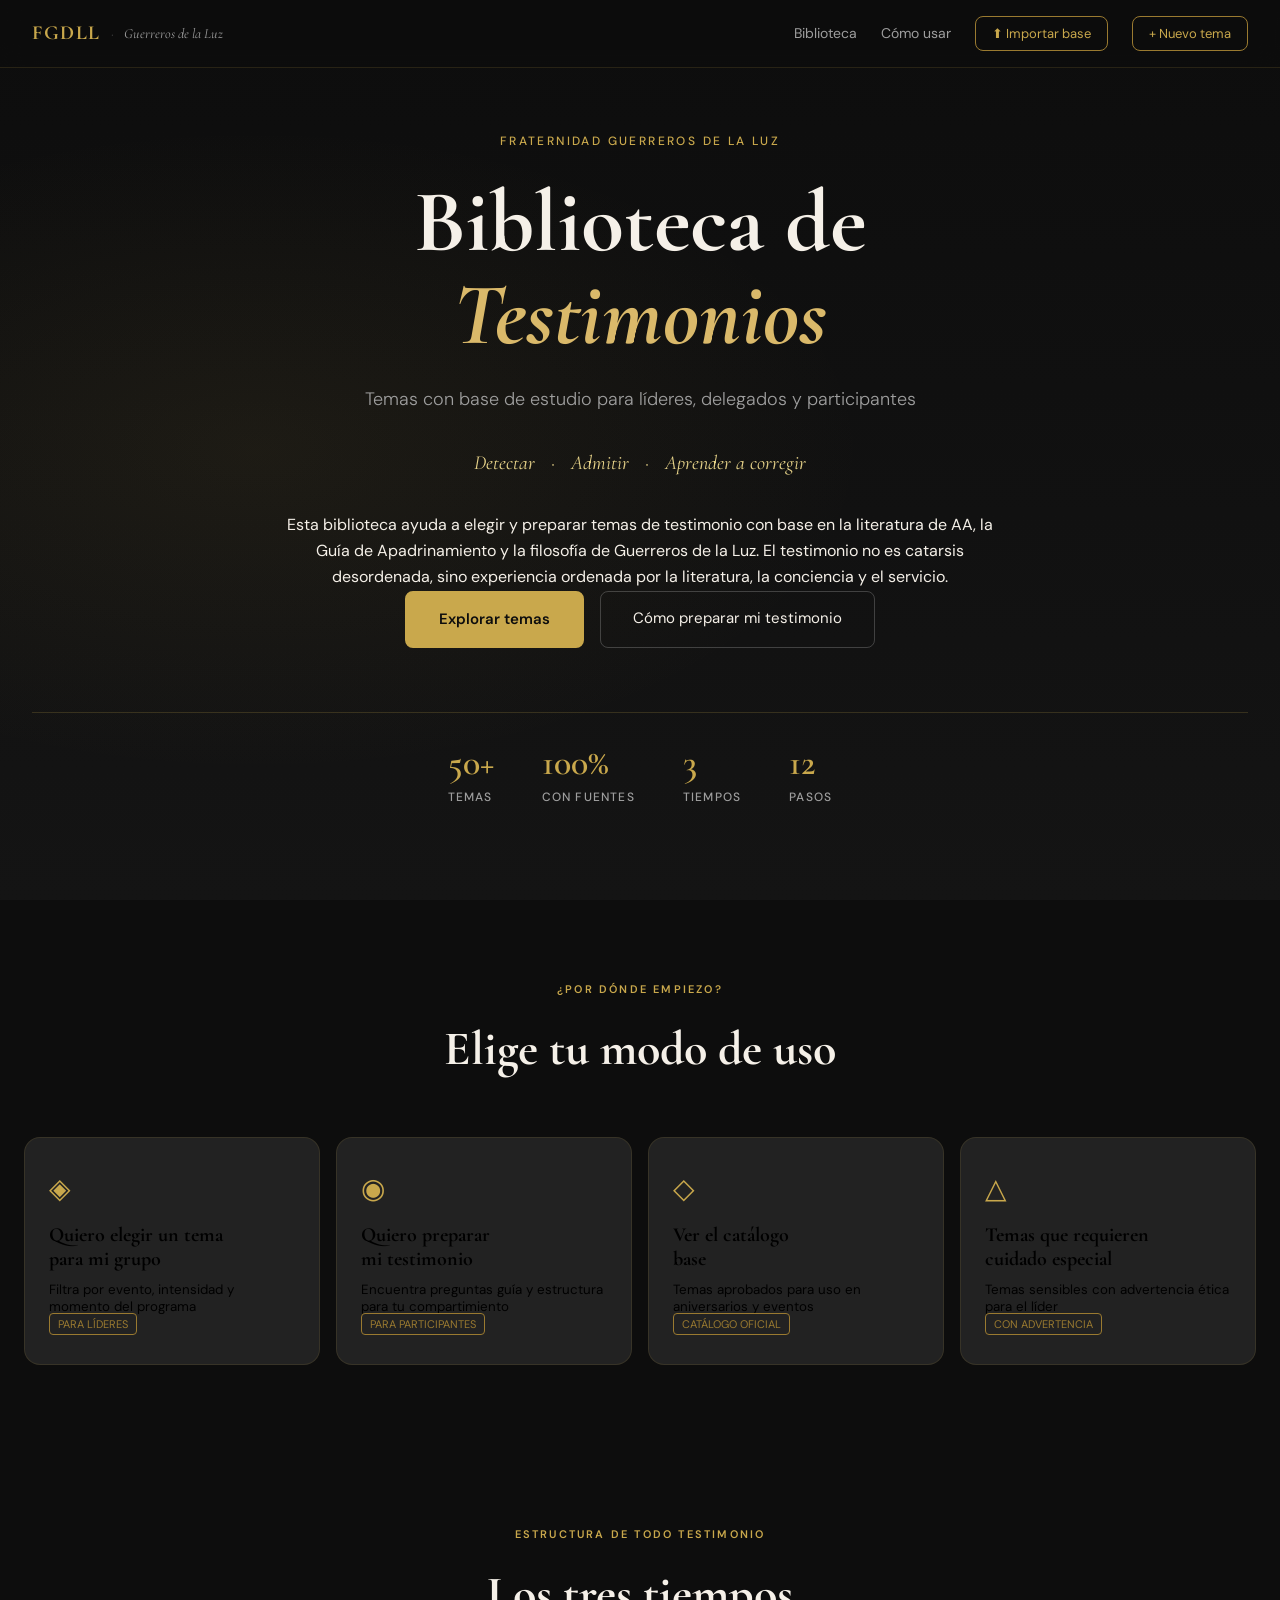
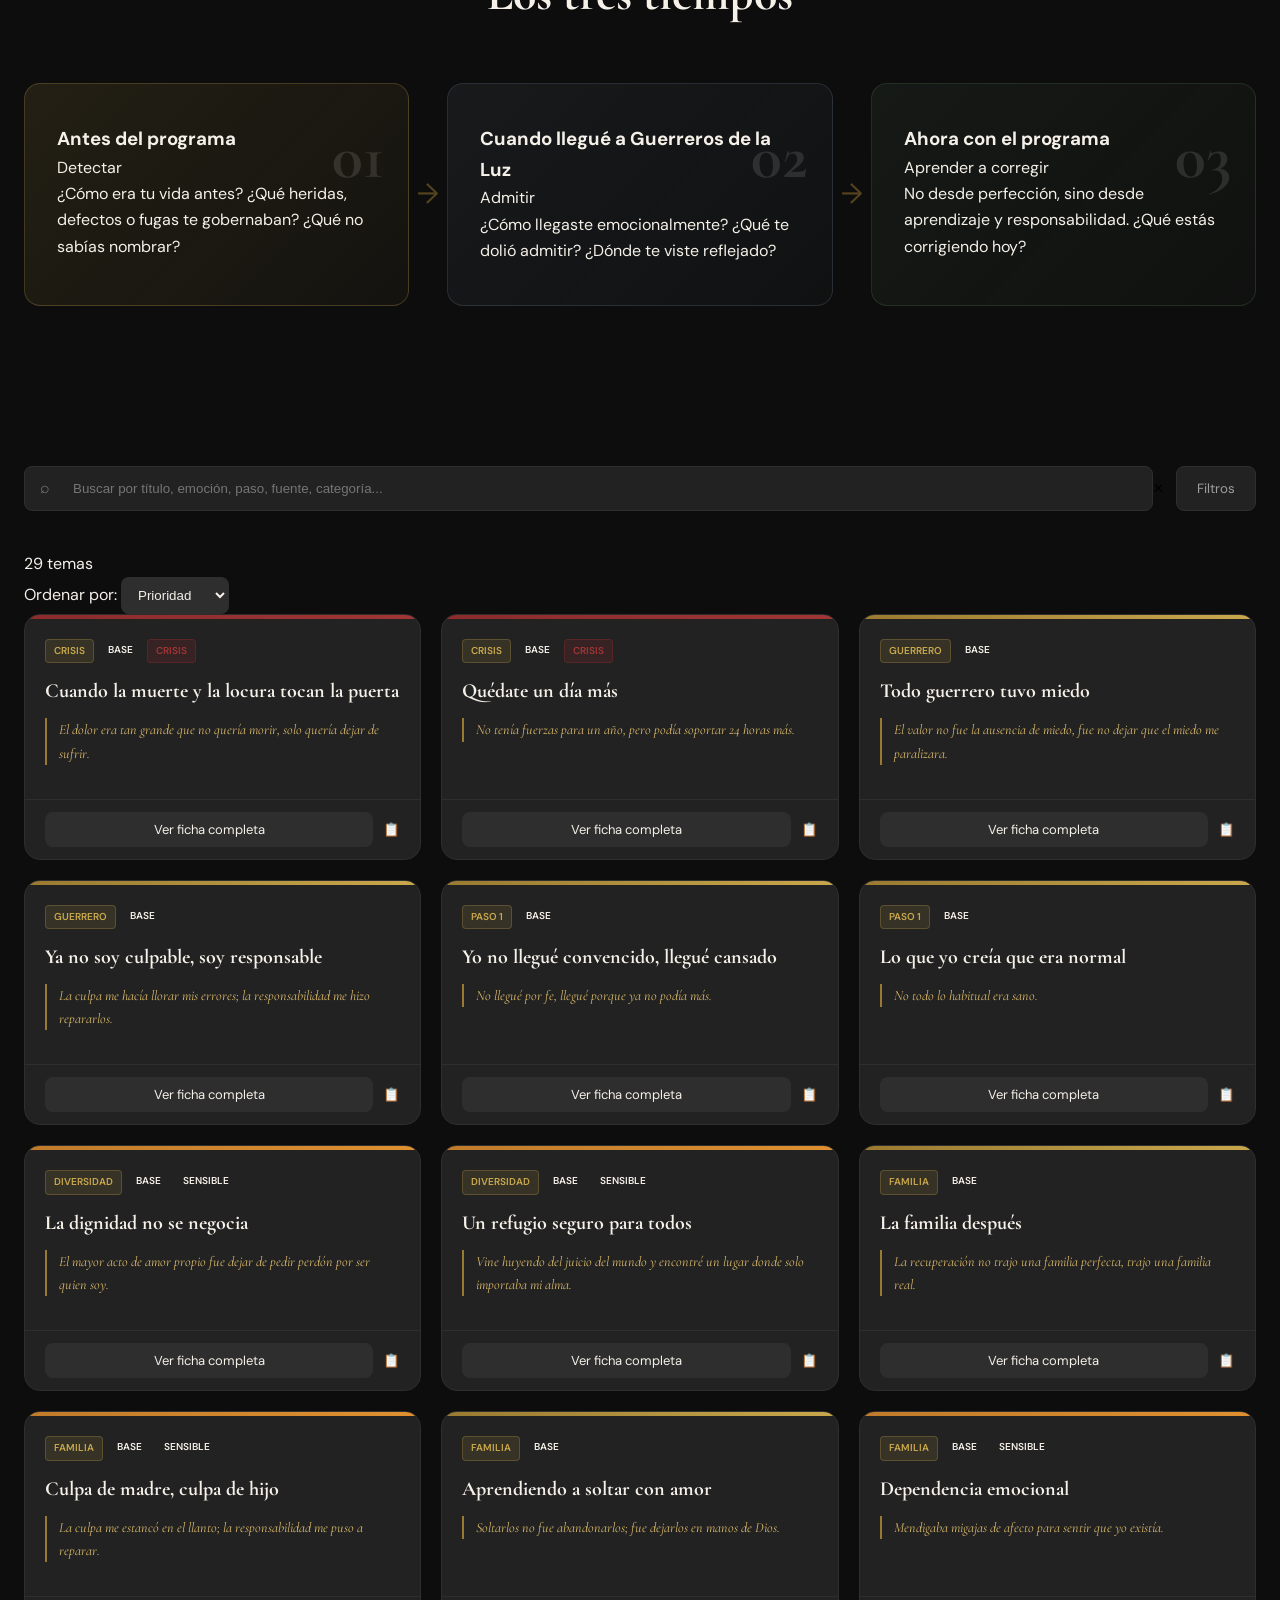
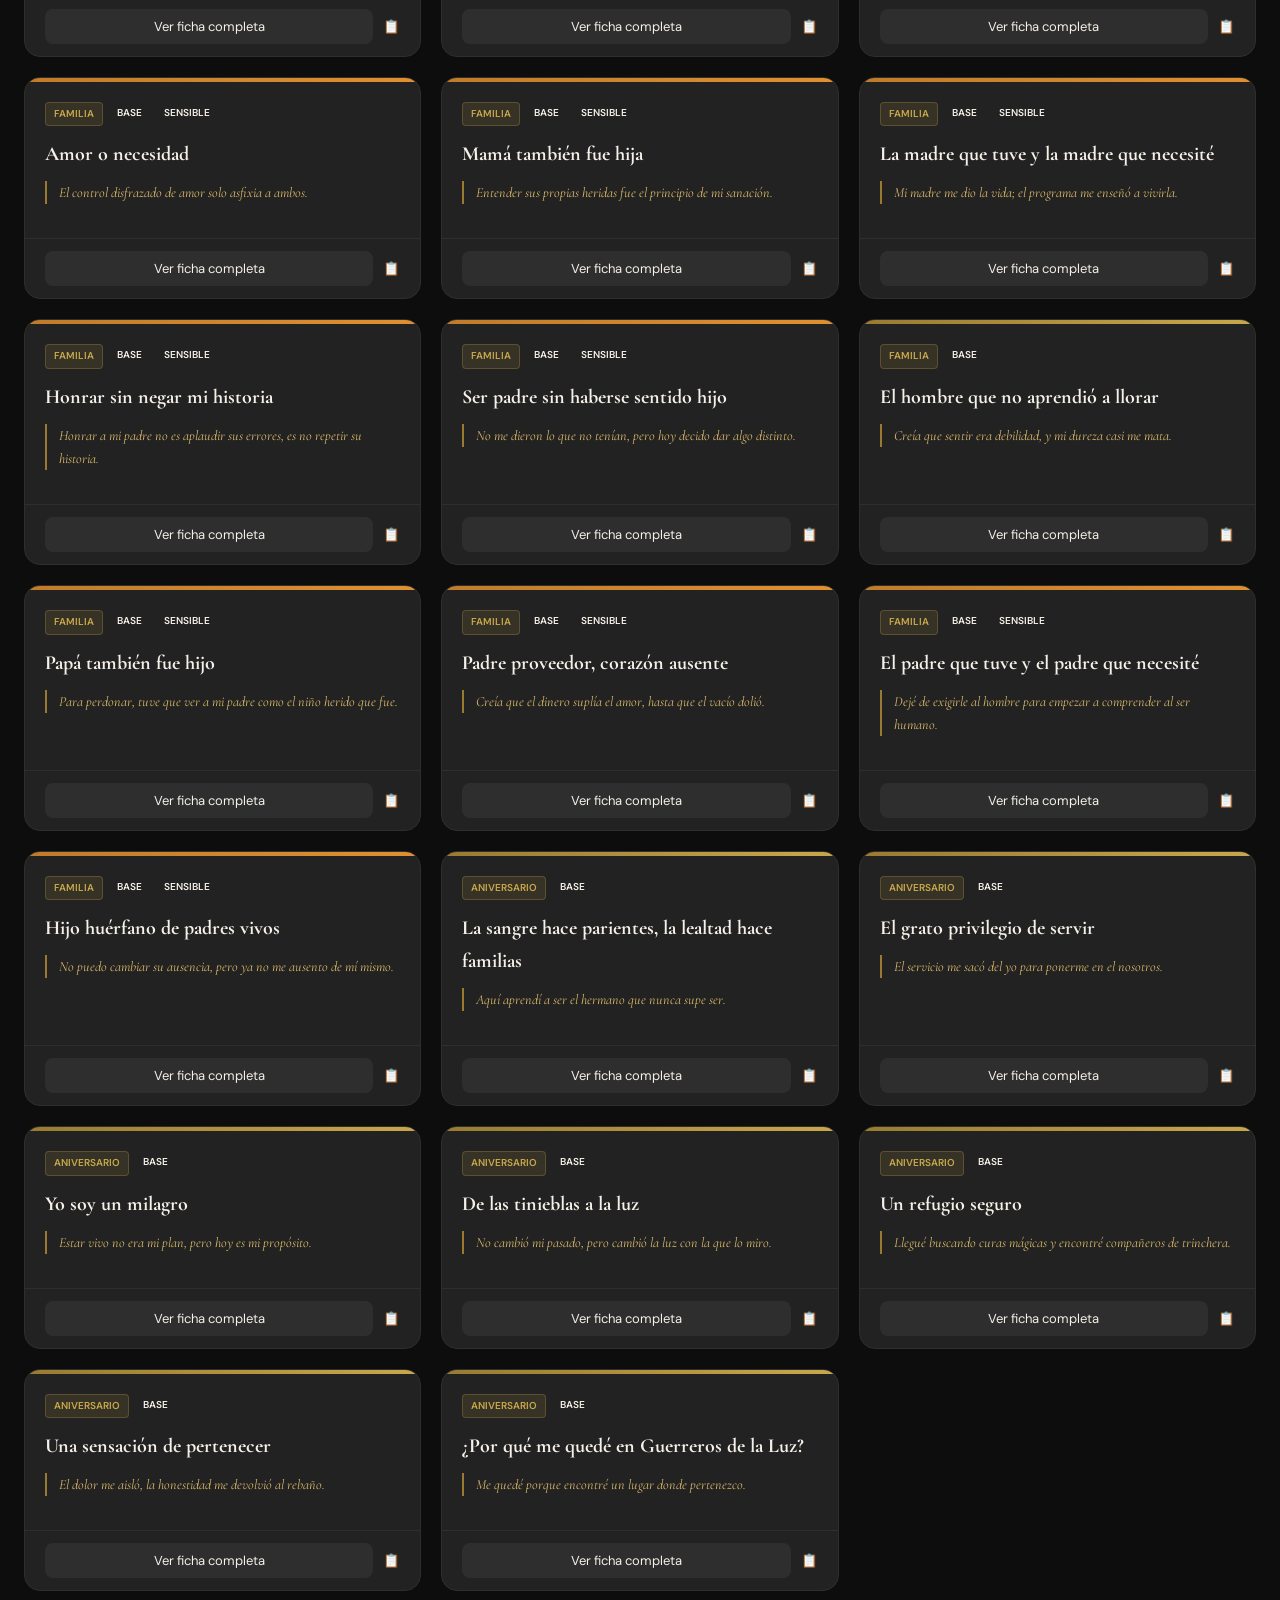
==== commit 99cd3d59: "Add files via upload Signed-off-by: gdllteam-stack <gdll.team@gmail.com>" ====
--- a/index.html
+++ b/index.html
@@ -1,286 +1,182 @@
 <!DOCTYPE html>
 <html lang="es">
 <head>
-  <meta charset="UTF-8">
-  <meta name="viewport" content="width=device-width, initial-scale=1.0">
+  <meta charset="UTF-8" />
+  <meta name="viewport" content="width=device-width, initial-scale=1.0" />
   <title>Biblioteca de Testimonios · FGDLL</title>
-  <link rel="preconnect" href="https://fonts.googleapis.com">
-  <link rel="preconnect" href="https://fonts.gstatic.com" crossorigin>
-  <link href="https://fonts.googleapis.com/css2?family=Cormorant+Garamond:ital,wght@0,400;0,500;0,600;0,700;1,400;1,500&family=DM+Sans:wght@300;400;500;600&display=swap" rel="stylesheet">
-  <link rel="stylesheet" href="styles.css">
+  <link rel="preconnect" href="https://fonts.googleapis.com" />
+  <link rel="preconnect" href="https://fonts.gstatic.com" crossorigin />
+  <link href="https://fonts.googleapis.com/css2?family=Cormorant+Garamond:ital,wght@0,400;0,500;0,600;0,700;1,400;1,600&family=DM+Sans:wght@300;400;500;600&display=swap" rel="stylesheet" />
+  <link rel="stylesheet" href="styles.css" />
 </head>
 <body>
 
-  <!-- ══ NAVEGACIÓN ══════════════════════════════════════════ -->
+<header class="hero" id="inicio">
+  <div class="hero-bg"></div>
   <nav class="nav">
     <div class="nav-brand">
       <span class="nav-sigla">FGDLL</span>
-      <span class="nav-sep">|</span>
-      <span class="nav-nombre">Biblioteca de Testimonios</span>
+      <span class="nav-sep">·</span>
+      <span class="nav-nombre">Guerreros de la Luz</span>
     </div>
     <div class="nav-links">
       <a href="#biblioteca">Biblioteca</a>
-      <a href="#modos">Guía de uso</a>
+      <a href="#como-usar">Cómo usar</a>
+      <button class="btn-editor" id="btnImportador">⬆ Importar base</button>
+      <button class="btn-editor" id="btnEditor">+ Nuevo tema</button>
     </div>
   </nav>
 
-  <!-- ══ HERO ════════════════════════════════════════════════ -->
-  <section class="hero">
-    <div class="hero-bg"></div>
-    <div class="contenedor">
-      <div class="hero-content">
-        <p class="hero-eyebrow">Fraternidad Guerreros de la Luz</p>
-        <h1 class="hero-titulo">
-          El testimonio no es catarsis desordenada,<br>
-          es <em>experiencia ordenada.</em>
-        </h1>
-        <p class="hero-subtitulo">
-          Temas con base de estudio para líderes, delegados y participantes.
-        </p>
-        <div class="hero-principio">
-          <span class="principio-item">Detectar</span>
-          <span class="principio-sep">·</span>
-          <span class="principio-item">Admitir</span>
-          <span class="principio-sep">·</span>
-          <span class="principio-item">Corregir</span>
+  <div class="hero-content">
+    <p class="hero-eyebrow">Fraternidad Guerreros de la Luz</p>
+    <h1 class="hero-titulo">Biblioteca de<br/><em>Testimonios</em></h1>
+    <p class="hero-subtitulo">Temas con base de estudio para líderes, delegados y participantes</p>
+    <p class="hero-principio">
+      <span class="principio-item">Detectar</span><span class="principio-sep">·</span>
+      <span class="principio-item">Admitir</span><span class="principio-sep">·</span>
+      <span class="principio-item">Aprender a corregir</span>
+    </p>
+    <p class="hero-descripcion">
+      Esta biblioteca ayuda a elegir y preparar temas de testimonio con base en la literatura de AA, la Guía de Apadrinamiento y la filosofía de Guerreros de la Luz. El testimonio no es catarsis desordenada, sino experiencia ordenada por la literatura, la conciencia y el servicio.
+    </p>
+    <div class="hero-acciones">
+      <a href="#biblioteca" class="btn-primario">Explorar temas</a>
+      <a href="#como-usar" class="btn-secundario">Cómo preparar mi testimonio</a>
+    </div>
+  </div>
+
+  <div class="hero-stats">
+    <div class="stat" id="statTotal"><span class="stat-num">50+</span><span class="stat-label">Temas</span></div>
+    <div class="stat"><span class="stat-num">100%</span><span class="stat-label">Con Fuentes</span></div>
+    <div class="stat"><span class="stat-num">3</span><span class="stat-label">Tiempos</span></div>
+    <div class="stat"><span class="stat-num">12</span><span class="stat-label">Pasos</span></div>
+  </div>
+</header>
+
+<section class="modos" id="como-usar">
+  <div class="contenedor">
+    <div class="seccion-header">
+      <p class="seccion-eyebrow">¿Por dónde empiezo?</p>
+      <h2 class="seccion-titulo">Elige tu modo de uso</h2>
+    </div>
+    <div class="modos-grid">
+      <button class="modo-card" data-filtro='{"momento":"Inicio"}'>
+        <div class="modo-icono">◈</div>
+        <h3>Quiero elegir un tema<br/>para mi grupo</h3>
+        <p>Filtra por evento, intensidad y momento del programa</p>
+        <span class="modo-tag">Para líderes</span>
+      </button>
+      <button class="modo-card" data-filtro='{"tipoTestimonio":"Inspirador"}'>
+        <div class="modo-icono">◉</div>
+        <h3>Quiero preparar<br/>mi testimonio</h3>
+        <p>Encuentra preguntas guía y estructura para tu compartimiento</p>
+        <span class="modo-tag">Para participantes</span>
+      </button>
+      <button class="modo-card" data-filtro='{"esCatalogoBase":true}'>
+        <div class="modo-icono">◇</div>
+        <h3>Ver el catálogo<br/>base</h3>
+        <p>Temas aprobados para uso en aniversarios y eventos</p>
+        <span class="modo-tag">Catálogo oficial</span>
+      </button>
+      <button class="modo-card" data-filtro='{"sensibilidad":"sensible"}'>
+        <div class="modo-icono">△</div>
+        <h3>Temas que requieren<br/>cuidado especial</h3>
+        <p>Temas sensibles con advertencia ética para el líder</p>
+        <span class="modo-tag">Con advertencia</span>
+      </button>
+    </div>
+  </div>
+</section>
+
+<section class="tres-tiempos">
+  <div class="contenedor">
+    <div class="seccion-header">
+      <p class="seccion-eyebrow">Estructura de todo testimonio</p>
+      <h2 class="seccion-titulo">Los tres tiempos</h2>
+    </div>
+    <div class="tiempos-grid">
+      <div class="tiempo-card tiempo-1">
+        <div class="tiempo-num">01</div>
+        <h3>Antes del programa</h3>
+        <p class="tiempo-verbo">Detectar</p>
+        <p>¿Cómo era tu vida antes? ¿Qué heridas, defectos o fugas te gobernaban? ¿Qué no sabías nombrar?</p>
+      </div>
+      <div class="tiempo-conector">→</div>
+      <div class="tiempo-card tiempo-2">
+        <div class="tiempo-num">02</div>
+        <h3>Cuando llegué a Guerreros de la Luz</h3>
+        <p class="tiempo-verbo">Admitir</p>
+        <p>¿Cómo llegaste emocionalmente? ¿Qué te dolió admitir? ¿Dónde te viste reflejado?</p>
+      </div>
+      <div class="tiempo-conector">→</div>
+      <div class="tiempo-card tiempo-3">
+        <div class="tiempo-num">03</div>
+        <h3>Ahora con el programa</h3>
+        <p class="tiempo-verbo">Aprender a corregir</p>
+        <p>No desde perfección, sino desde aprendizaje y responsabilidad. ¿Qué estás corrigiendo hoy?</p>
+      </div>
+    </div>
+  </div>
+</section>
+
+<section class="biblioteca" id="biblioteca">
+  <div class="contenedor">
+    <div class="buscador-wrap">
+      <div class="buscador-top">
+        <div class="buscador-input-wrap">
+          <span class="buscador-icono">⌕</span>
+          <input type="text" id="buscador" class="buscador-input" placeholder="Buscar por título, emoción, paso, fuente, categoría..." autocomplete="off" />
+          <button class="buscador-limpiar" id="btnLimpiar" title="Limpiar búsqueda">✕</button>
         </div>
-        <p class="hero-descripcion">
-          Cada tema incluye guía de los tres tiempos, fuentes doctrinales y advertencias éticas
-          para el líder. Modular y extensible: agrega nuevos libros sin cambiar el código.
-        </p>
-        <div class="hero-acciones">
-          <a href="#biblioteca" class="btn-primario">Explorar la biblioteca</a>
-          <a href="#modos" class="btn-secundario">Ver guía de uso</a>
+        <button class="btn-filtros-toggle" id="btnFiltrosToggle">
+          <span>Filtros</span><span class="filtros-badge" id="filtrosBadge" style="display:none">0</span>
+        </button>
+      </div>
+      <div class="filtros-panel" id="filtrosPanel">
+        <div class="filtros-grid">
+          <div class="filtro-grupo"><label class="filtro-label">Categoría / Paso</label><select id="filtroCategoria" class="filtro-select"><option value="">Todas</option></select></div>
+          <div class="filtro-grupo"><label class="filtro-label">Tipo de testimonio</label><select id="filtroTipo" class="filtro-select"><option value="">Todos</option></select></div>
+          <div class="filtro-grupo"><label class="filtro-label">Intensidad</label><select id="filtroIntensidad" class="filtro-select"><option value="">Todas</option></select></div>
+          <div class="filtro-grupo"><label class="filtro-label">Momento en el evento</label><select id="filtroMomento" class="filtro-select"><option value="">Cualquiera</option></select></div>
+          <div class="filtro-grupo"><label class="filtro-label">Estado del tema</label><select id="filtroEstado" class="filtro-select"><option value="">Todos</option><option value="Completo">Completo</option><option value="Revisión">Revisión</option></select></div>
+          <div class="filtro-grupo"><label class="filtro-label">Sensibilidad</label><select id="filtroSensibilidad" class="filtro-select"><option value="">Todas</option><option value="normal">Normal</option><option value="sensible">Sensible</option><option value="crisis">Crisis</option></select></div>
         </div>
-        <div class="hero-stats">
-          <div class="stat">
-            <span class="stat-num" id="statTemas">—</span>
-            <span class="stat-label">Temas doctrinales</span>
-          </div>
-          <div class="stat">
-            <span class="stat-num">3</span>
-            <span class="stat-label">Tiempos de guía</span>
-          </div>
-          <div class="stat">
-            <span class="stat-num">∞</span>
-            <span class="stat-label">Paquetes modulares</span>
-          </div>
+        <div class="filtros-acciones">
+          <button class="btn-reset-filtros" id="btnResetFiltros">Limpiar filtros</button>
+          <span class="filtros-resultado" id="filtrosResultado"></span>
         </div>
       </div>
     </div>
-  </section>
 
-  <!-- ══ MODOS DE USO ════════════════════════════════════════ -->
-  <section class="modos" id="modos">
-    <div class="contenedor">
-      <div class="seccion-header">
-        <span class="seccion-eyebrow">Para cada contexto</span>
-        <h2 class="seccion-titulo">Modos de uso rápido</h2>
-      </div>
-      <div class="modos-grid">
-        <button class="modo-card" data-filtro='{"momento":"Inicio"}'>
-          <div class="modo-icono">🌅</div>
-          <h3>Apertura de Junta</h3>
-          <p>Temas de baja-media intensidad para abrir la junta con el tono adecuado.</p>
-          <span class="modo-tag">Inicio</span>
-        </button>
-        <button class="modo-card" data-filtro='{"momento":"Cierre"}'>
-          <div class="modo-icono">🔥</div>
-          <h3>Cierre con Fondo</h3>
-          <p>Temas de alta intensidad para el testimonio de fondo del evento.</p>
-          <span class="modo-tag">Cierre</span>
-        </button>
-        <button class="modo-card" data-filtro='{"etiqueta":"juventud"}'>
-          <div class="modo-icono">⚡</div>
-          <h3>Semana Juvenil</h3>
-          <p>Temas orientados a jóvenes en proceso de identificación.</p>
-          <span class="modo-tag">Juventud</span>
-        </button>
-        <button class="modo-card" data-filtro='{"etiqueta":"fe"}'>
-          <div class="modo-icono">✨</div>
-          <h3>Temas de Fe</h3>
-          <p>Espiritualidad, confianza y conexión con un poder superior.</p>
-          <span class="modo-tag">Fe</span>
-        </button>
-        <button class="modo-card" data-filtro='{"etiqueta":"crisis-emocional"}'>
-          <div class="modo-icono">🛡️</div>
-          <h3>Manejo de Crisis</h3>
-          <p>Temas que requieren atención especial y acompañamiento profesional.</p>
-          <span class="modo-tag">Crisis ⚠</span>
-        </button>
-        <button class="modo-card" data-filtro='{"tipo":"Inspirador"}'>
-          <div class="modo-icono">🌟</div>
-          <h3>Testimonios Inspiradores</h3>
-          <p>Historias de transformación y esperanza para elevar el espíritu del grupo.</p>
-          <span class="modo-tag">Inspirador</span>
-        </button>
+    <div class="tarjetas-header">
+      <p class="tarjetas-count" id="tarjetasCount"></p>
+      <div class="tarjetas-orden">
+        <label>Ordenar por:</label>
+        <select id="ordenSelect" class="filtro-select"><option value="prioridad">Prioridad</option><option value="titulo">Título A–Z</option><option value="intensidad">Intensidad</option></select>
       </div>
     </div>
-  </section>
+    <div class="tarjetas-grid" id="tarjetasGrid"></div>
+    <div class="sin-resultados" id="sinResultados" style="display:none"><p>No se encontraron temas con estos filtros.</p><button class="btn-reset-filtros" id="btnResetSin">Ver todos los temas</button></div>
+  </div>
+</section>
 
-  <!-- ══ TRES TIEMPOS ════════════════════════════════════════ -->
-  <section class="tres-tiempos">
-    <div class="contenedor">
-      <div class="seccion-header">
-        <span class="seccion-eyebrow">La estructura</span>
-        <h2 class="seccion-titulo">Los tres tiempos del testimonio</h2>
-      </div>
-      <div class="tiempos-grid">
-        <div class="tiempo-card tiempo-1">
-          <span class="tiempo-num">01</span>
-          <p class="tiempo-verbo">Detectar</p>
-          <h3>Antes del programa</h3>
-          <p>¿Cómo era mi vida antes? Las heridas, los patrones y el daño causado.</p>
-        </div>
-        <div class="tiempo-conector">→</div>
-        <div class="tiempo-card tiempo-2">
-          <span class="tiempo-num">02</span>
-          <p class="tiempo-verbo">Admitir</p>
-          <h3>Al llegar a Guerreros</h3>
-          <p>¿Cómo llegué, qué admití y qué fue lo primero que cambió?</p>
-        </div>
-        <div class="tiempo-conector">→</div>
-        <div class="tiempo-card tiempo-3">
-          <span class="tiempo-num">03</span>
-          <p class="tiempo-verbo">Corregir</p>
-          <h3>Hoy con el programa</h3>
-          <p>¿Qué estoy aprendiendo a corregir y cómo sirvo desde mi experiencia?</p>
-        </div>
-      </div>
-    </div>
-  </section>
-
-  <!-- ══ BIBLIOTECA ══════════════════════════════════════════ -->
-  <section class="biblioteca" id="biblioteca">
-    <div class="contenedor">
-
-      <!-- Buscador + botón filtros -->
-      <div class="buscador-wrap">
-        <div class="buscador-top">
-          <div class="buscador-input-wrap">
-            <span class="buscador-icono">🔍</span>
-            <input
-              type="search"
-              class="buscador-input"
-              id="buscador"
-              placeholder="Buscar por título, etiqueta, frase ancla..."
-              autocomplete="off"
-            >
-            <button class="buscador-limpiar" id="btnLimpiar" title="Limpiar búsqueda">✕</button>
-          </div>
-          <button class="btn-filtros-toggle" id="btnFiltrosToggle">
-            ⚙ Filtros
-            <span class="filtros-badge" id="filtrosBadge" style="display:none">0</span>
-          </button>
-        </div>
-
-        <!-- Panel de filtros -->
-        <div class="filtros-panel" id="filtrosPanel">
-          <div class="filtros-header-movil">
-            <h3>Filtros</h3>
-            <button id="btnCerrarFiltrosMovil">✕</button>
-          </div>
-
-          <div class="filtros-grid">
-            <div class="filtro-grupo">
-              <label class="filtro-label">Etiqueta temática</label>
-              <select class="filtro-select" id="filtroEtiqueta">
-                <option value="">Todas las etiquetas</option>
-              </select>
-            </div>
-            <div class="filtro-grupo">
-              <label class="filtro-label">Categoría</label>
-              <select class="filtro-select" id="filtroCategoria">
-                <option value="">Todas las categorías</option>
-              </select>
-            </div>
-            <div class="filtro-grupo">
-              <label class="filtro-label">Tipo de testimonio</label>
-              <select class="filtro-select" id="filtroTipo">
-                <option value="">Cualquiera</option>
-              </select>
-            </div>
-            <div class="filtro-grupo">
-              <label class="filtro-label">Intensidad</label>
-              <select class="filtro-select" id="filtroIntensidad">
-                <option value="">Cualquiera</option>
-              </select>
-            </div>
-            <div class="filtro-grupo">
-              <label class="filtro-label">Momento del evento</label>
-              <select class="filtro-select" id="filtroMomento">
-                <option value="">Cualquiera</option>
-              </select>
-            </div>
-            <div class="filtro-grupo">
-              <label class="filtro-label">Estado</label>
-              <select class="filtro-select" id="filtroEstado">
-                <option value="">Cualquiera</option>
-                <option value="Completo">Completo</option>
-                <option value="Falta fuente">Falta fuente</option>
-                <option value="Falta preguntas">Falta preguntas</option>
-              </select>
-            </div>
-          </div>
-
-          <div class="filtros-acciones">
-            <button class="btn-primario btn-aplicar-movil" id="btnAplicarFiltrosMovil">Aplicar filtros</button>
-            <button class="btn-reset-filtros" id="btnResetFiltros">Limpiar todos</button>
-            <span class="filtros-resultado" id="filtrosResultado"></span>
-          </div>
-        </div>
-      </div>
-
-      <!-- Encabezado de tarjetas -->
-      <div class="tarjetas-header">
-        <span class="tarjetas-count" id="tarjetasCount">Cargando…</span>
-        <div class="tarjetas-orden">
-          <span>Ordenar por:</span>
-          <select class="filtro-select" id="ordenSelect">
-            <option value="prioridad">Prioridad</option>
-            <option value="titulo">Título A–Z</option>
-            <option value="intensidad">Intensidad</option>
-          </select>
-        </div>
-      </div>
-
-      <!-- Grid de tarjetas -->
-      <div class="tarjetas-grid" id="tarjetasGrid"></div>
-
-      <!-- Estado vacío -->
-      <div class="sin-resultados" id="sinResultados" style="display:none">
-        <p>No se encontraron temas con estos filtros.</p>
-        <button class="btn-primario" id="btnResetSin">Limpiar filtros</button>
-      </div>
-
-    </div>
-  </section>
-
-  <!-- ══ MODAL DE FICHA TÉCNICA ══════════════════════════════ -->
-  <div class="modal-overlay" id="modalOverlay" style="display:none">
-    <div class="modal">
-      <button class="modal-cerrar" id="modalCerrar">✕</button>
-      <div class="modal-contenido" id="modalContenido">
-        <!-- Contenido generado por app.js -->
-      </div>
-      <div class="modal-exportar">
-        <p class="exportar-label">Exportar esta ficha</p>
-        <div class="exportar-botones">
-          <button class="btn-exportar" id="btnCopiarGuia">📋 Copiar preguntas</button>
-          <button class="btn-exportar" id="btnCopiarWA">📱 WhatsApp</button>
-          <button class="btn-exportar" id="btnDescargarTxt">💾 Descargar TXT</button>
-          <button class="btn-exportar" id="btnImprimir">🖨️ Imprimir</button>
-        </div>
+<div class="modal-overlay" id="modalOverlay" style="display:none">
+  <div class="modal" id="modal">
+    <button class="modal-cerrar" id="modalCerrar">✕</button>
+    <div class="modal-contenido" id="modalContenido"></div>
+    <div class="modal-exportar">
+      <p class="exportar-label">Exportar ficha:</p>
+      <div class="exportar-botones">
+        <button class="btn-exportar" id="btnCopiarGuia">📋 Copiar preguntas</button>
+        <button class="btn-exportar" id="btnCopiarWA">💬 Copiar para WhatsApp</button>
+        <button class="btn-exportar" id="btnDescargarTxt">⬇ Descargar TXT</button>
+        <button class="btn-exportar" id="btnImprimir">🖨 Imprimir</button>
       </div>
     </div>
   </div>
+</div>
 
-  <!-- Toast de notificaciones -->
-  <div class="toast" id="toast"></div>
-
-  <!-- Scripts: datos primero, luego lógica -->
-  <script src="data.js"></script>
-  <script src="app.js"></script>
-
+<script src="data.js"></script>
+<script src="app.js"></script>
 </body>
-</html>
+</html>
--- a/styles.css
+++ b/styles.css
@@ -1,520 +1,125 @@
-/* ==========================================================================
-   BIBLIOTECA DE TESTIMONIOS FGDLL — styles.css
-   Diseño Mobile First | Identidad Institucional
-========================================================================== */
-
 :root {
-  /* Paleta de Colores FGDLL */
-  --negro:        #0d0d0d;
-  --negro-medio:  #141414;
-  --negro-suave:  #1c1c1c;
-  --carbon:       #222222;
-  
-  --gris-oscuro:  #2e2e2e;
-  --gris-medio:   #4a4a4a;
-  --gris-claro:   #7a7a7a;
-  --gris-texto:   #9e9e9e;
-
-  --dorado:       #c9a84c;
-  --dorado-suave: #dab96a;
-  --dorado-pale:  #e8d48a;
-  --dorado-dark:  #9a7a30;
-  --ambar:        #c07b2a;
-
-  --blanco:       #f5f0e8;
-  --blanco-frio:  #e8e4de;
-  
-  /* Estados / Alertas */
-  --rojo:         #8b2b2b;
-  --rojo-suave:   #a03535;
-  --verde:        #2d5a3a;
-  --azul-oscuro:  #1a2a3a;
-
-  /* Colores para Los Tres Tiempos */
-  --tiempo-1:     #c9a84c;   /* Detectar — dorado */
-  --tiempo-2:     #6a7a8a;   /* Admitir — gris azulado */
-  --tiempo-3:     #5a7a5a;   /* Corregir — verde profundo */
-
-  /* Tipografía */
+  --negro: #0d0d0d; --negro-medio: #141414; --negro-suave: #1c1c1c; --carbon: #222222;
+  --gris-oscuro: #2e2e2e; --gris-medio: #4a4a4a; --gris-claro: #7a7a7a; --gris-texto: #9e9e9e;
+  --dorado: #c9a84c; --dorado-suave: #dab96a; --dorado-pale: #e8d48a; --dorado-dark: #9a7a30;
+  --ambar: #c07b2a; --blanco: #f5f0e8; --blanco-frio: #e8e4de; --crema: #f0ead8;
+  --rojo: #8b2b2b; --rojo-suave: #a03535; --verde: #2d5a3a; --azul-oscuro: #1a2a3a;
+  --tiempo-1: #c9a84c; --tiempo-2: #6a7a8a; --tiempo-3: #5a7a5a;
   --fuente-titulo: 'Cormorant Garamond', Georgia, serif;
-  --fuente-texto:  'DM Sans', system-ui, sans-serif;
-
-  /* Variables UI */
-  --radio:        8px;
-  --radio-grande: 16px;
-  --sombra:       0 4px 24px rgba(0,0,0,0.5);
-  --transicion:   0.25s ease;
+  --fuente-texto: 'DM Sans', system-ui, sans-serif;
+  --radio: 8px; --radio-grande: 16px;
+  --sombra: 0 4px 24px rgba(0,0,0,0.5); --transicion: 0.25s ease;
 }
-
-/* ── RESET Y BASE (Mobile First) ────────────────────────── */
 *, *::before, *::after { box-sizing: border-box; margin: 0; padding: 0; }
 html { scroll-behavior: smooth; }
-body {
-  background: var(--negro);
-  color: var(--blanco);
-  font-family: var(--fuente-texto);
-  font-size: 16px;
-  line-height: 1.65;
-  -webkit-font-smoothing: antialiased;
-  overflow-x: hidden;
-}
+body { background: var(--negro); color: var(--blanco); font-family: var(--fuente-texto); font-size: 16px; line-height: 1.65; -webkit-font-smoothing: antialiased; }
 a { color: inherit; text-decoration: none; }
-button { cursor: pointer; font-family: var(--fuente-texto); border: none; background: none; }
-select, input, textarea { font-family: var(--fuente-texto); }
-img { display: block; max-width: 100%; }
+button { cursor: pointer; font-family: inherit; border: none; background: none; }
+.contenedor { width: 100%; max-width: 1280px; margin: 0 auto; padding: 0 24px; }
 
-.contenedor {
-  width: 100%;
-  max-width: 1280px;
-  margin: 0 auto;
-  padding: 0 20px; /* Padding móvil */
-}
-
-/* ── NAVEGACIÓN ─────────────────────────────────────────── */
-.nav {
-  position: fixed;
-  top: 0; left: 0; right: 0;
-  z-index: 100;
-  display: flex;
-  align-items: center;
-  justify-content: space-between;
-  padding: 12px 20px; /* Padding móvil */
-  background: rgba(13,13,13,0.9);
-  backdrop-filter: blur(12px);
-  border-bottom: 1px solid rgba(201,168,76,0.15);
-}
-.nav-brand { display: flex; align-items: center; gap: 8px; font-family: var(--fuente-titulo); }
+.nav { position: fixed; top: 0; left: 0; right: 0; z-index: 100; display: flex; align-items: center; justify-content: space-between; padding: 16px 32px; background: rgba(13,13,13,0.85); backdrop-filter: blur(12px); border-bottom: 1px solid rgba(201,168,76,0.15); }
+.nav-brand { display: flex; align-items: center; gap: 10px; font-family: var(--fuente-titulo); }
 .nav-sigla { font-size: 20px; font-weight: 700; color: var(--dorado); letter-spacing: 0.08em; }
 .nav-sep { color: var(--gris-medio); font-size: 14px; }
-.nav-nombre { display: none; } /* Oculto en móvil */
-.nav-links a { display: none; } /* Enlaces ocultos en móvil */
+.nav-nombre { font-size: 14px; color: var(--gris-texto); font-style: italic; }
+.nav-links { display: flex; align-items: center; gap: 24px; }
+.nav-links a { font-size: 14px; color: var(--gris-texto); transition: color var(--transicion); }
+.nav-links a:hover { color: var(--blanco); }
+.btn-editor { font-size: 13px; padding: 8px 16px; border: 1px solid var(--dorado-dark); border-radius: var(--radio); color: var(--dorado); transition: var(--transicion); }
+.btn-editor:hover { background: var(--dorado); color: var(--negro); }
 
-/* ── HERO SECTION ───────────────────────────────────────── */
-.hero {
-  position: relative;
-  min-height: 100vh;
-  display: flex;
-  flex-direction: column;
-  justify-content: center;
-  padding: 100px 20px 60px; /* Ajuste móvil */
-  overflow: hidden;
-}
-.hero-bg {
-  position: absolute;
-  inset: 0;
-  background:
-    radial-gradient(ellipse 80% 60% at 20% 50%, rgba(201,168,76,0.07) 0%, transparent 60%),
-    linear-gradient(180deg, var(--negro) 0%, var(--negro-medio) 100%);
-}
-.hero-content {
-  position: relative;
-  width: 100%;
-  text-align: center;
-}
-.hero-eyebrow {
-  font-size: 11px;
-  font-weight: 600;
-  letter-spacing: 0.2em;
-  text-transform: uppercase;
-  color: var(--dorado);
-  margin-bottom: 20px;
-}
-.hero-titulo {
-  font-family: var(--fuente-titulo);
-  font-size: clamp(42px, 10vw, 88px); /* Escala fluida */
-  font-weight: 400;
-  line-height: 1.05;
-  color: var(--blanco);
-  margin-bottom: 24px;
-}
+.hero { position: relative; min-height: 100vh; display: flex; flex-direction: column; justify-content: center; padding: 120px 32px 80px; overflow: hidden; }
+.hero-bg { position: absolute; inset: 0; background: radial-gradient(ellipse 80% 60% at 20% 50%, rgba(201,168,76,0.07) 0%, transparent 60%), linear-gradient(180deg, var(--negro) 0%, var(--negro-medio) 100%); }
+.hero-content { position: relative; max-width: 720px; margin: 0 auto; text-align: center; }
+.hero-eyebrow { font-size: 12px; font-weight: 500; letter-spacing: 0.2em; text-transform: uppercase; color: var(--dorado); margin-bottom: 24px; }
+.hero-titulo { font-family: var(--fuente-titulo); font-size: clamp(48px, 8vw, 88px); line-height: 1.05; color: var(--blanco); margin-bottom: 24px; }
 .hero-titulo em { font-style: italic; color: var(--dorado-suave); }
-.hero-subtitulo { font-size: 16px; font-weight: 300; color: var(--gris-texto); margin-bottom: 28px; line-height: 1.5; }
-
-.hero-principio {
-  display: flex;
-  flex-direction: column; /* Columna en móvil */
-  align-items: center;
-  gap: 8px;
-  margin-bottom: 32px;
-}
-.principio-item { font-family: var(--fuente-titulo); font-size: 18px; font-style: italic; color: var(--dorado-pale); }
-.principio-sep { display: none; } /* Oculto en móvil */
-
-.hero-descripcion { font-size: 14px; color: var(--gris-texto); max-width: 560px; margin: 0 auto 32px; line-height: 1.6; }
-
-.hero-acciones {
-  display: flex;
-  flex-direction: column; /* Columna en móvil */
-  gap: 16px;
-  width: 100%;
-}
-.btn-primario, .btn-secundario {
-  display: block;
-  width: 100%;
-  padding: 14px;
-  text-align: center;
-  border-radius: var(--radio);
-  font-size: 15px;
-  transition: var(--transicion);
-}
-.btn-primario { background: var(--dorado); color: var(--negro); font-weight: 600; border: 2px solid var(--dorado); }
-.btn-primario:hover { background: var(--dorado-pale); border-color: var(--dorado-pale); }
-.btn-secundario { background: transparent; color: var(--blanco); border: 1px solid rgba(255,255,255,0.2); }
+.hero-subtitulo { font-size: 18px; font-weight: 300; color: var(--gris-texto); margin-bottom: 32px; }
+.hero-principio { display: flex; align-items: center; justify-content: center; gap: 16px; margin-bottom: 32px; font-family: var(--fuente-titulo); font-size: 20px; font-style: italic; color: var(--dorado-pale); }
+.hero-acciones { display: flex; gap: 16px; justify-content: center; flex-wrap: wrap; }
+.btn-primario { padding: 14px 32px; background: var(--dorado); color: var(--negro); font-size: 15px; font-weight: 600; border-radius: var(--radio); transition: var(--transicion); border: 2px solid var(--dorado); }
+.btn-primario:hover { background: var(--dorado-pale); transform: translateY(-1px); }
+.btn-secundario { padding: 14px 32px; color: var(--blanco); font-size: 15px; border-radius: var(--radio); border: 1px solid rgba(255,255,255,0.2); transition: var(--transicion); }
 .btn-secundario:hover { border-color: var(--dorado); color: var(--dorado); }
 
-/* Estadísticas Hero */
-.hero-stats {
-  position: relative;
-  display: flex;
-  flex-wrap: wrap; /* Wrappear en móvil */
-  justify-content: center;
-  gap: 24px;
-  margin-top: 48px;
-  padding-top: 32px;
-  border-top: 1px solid rgba(201,168,76,0.2);
-}
-.stat { text-align: center; width: 40%; } /* 2 columnas en móvil */
-.stat-num { font-family: var(--fuente-titulo); font-size: 32px; font-weight: 600; color: var(--dorado); line-height: 1; display: block; }
-.stat-label { font-size: 11px; font-weight: 500; color: var(--gris-texto); letter-spacing: 0.1em; text-transform: uppercase; margin-top: 6px; display: block; }
+.hero-stats { position: relative; display: flex; justify-content: center; gap: 48px; margin-top: 64px; padding-top: 32px; border-top: 1px solid rgba(201,168,76,0.2); }
+.stat-num { font-family: var(--fuente-titulo); font-size: 36px; font-weight: 600; color: var(--dorado); line-height: 1; }
+.stat-label { font-size: 12px; font-weight: 500; color: var(--gris-texto); letter-spacing: 0.1em; text-transform: uppercase; margin-top: 6px; display: block; }
 
-/* ── SECCIONES GENÉRICAS ────────────────────────────────── */
-.modos, .tres-tiempos, .biblioteca { padding: 64px 0; }
-.seccion-header { text-align: center; margin-bottom: 32px; }
-.seccion-eyebrow { font-size: 11px; font-weight: 600; letter-spacing: 0.2em; text-transform: uppercase; color: var(--dorado); margin-bottom: 12px; display: block; }
-.seccion-titulo { font-family: var(--fuente-titulo); font-size: 32px; font-weight: 400; color: var(--blanco); }
+.modos, .tres-tiempos, .biblioteca { padding: 80px 0; }
+.seccion-header { text-align: center; margin-bottom: 48px; }
+.seccion-eyebrow { font-size: 11px; font-weight: 600; letter-spacing: 0.2em; text-transform: uppercase; color: var(--dorado); margin-bottom: 12px; }
+.seccion-titulo { font-family: var(--fuente-titulo); font-size: clamp(32px, 4vw, 48px); color: var(--blanco); }
 
-/* ── MODOS DE USO (Tarjetas superiores) ─────────────────── */
-.modos { background: var(--negro-suave); border-top: 1px solid rgba(201,168,76,0.1); }
-.modos-grid {
-  display: grid;
-  grid-template-columns: 1fr; /* Una columna en móvil */
-  gap: 16px;
-}
-.modo-card {
-  background: var(--carbon);
-  border: 1px solid rgba(201,168,76,0.12);
-  border-radius: var(--radio-grande);
-  padding: 24px;
-  text-align: left;
-  transition: var(--transicion);
-  width: 100%;
-}
-.modo-card:hover { border-color: var(--dorado); background: var(--gris-oscuro); }
-.modo-icono { font-size: 24px; color: var(--dorado); margin-bottom: 12px; }
-.modo-card h3 { font-family: var(--fuente-titulo); font-size: 20px; color: var(--blanco); margin-bottom: 8px; line-height: 1.2; }
-.modo-card p { font-size: 14px; color: var(--gris-texto); line-height: 1.5; margin-bottom: 16px; }
-.modo-tag { font-size: 10px; font-weight: 600; letter-spacing: 0.1em; text-transform: uppercase; color: var(--dorado-dark); border: 1px solid var(--dorado-dark); padding: 3px 8px; border-radius: 4px; display: inline-block; }
+.modos-grid { display: grid; grid-template-columns: repeat(auto-fit, minmax(240px, 1fr)); gap: 16px; }
+.modo-card { background: var(--carbon); border: 1px solid rgba(201,168,76,0.12); border-radius: var(--radio-grande); padding: 32px 24px; text-align: left; transition: var(--transicion); }
+.modo-card:hover { border-color: var(--dorado); background: var(--gris-oscuro); transform: translateY(-2px); }
+.modo-icono { font-size: 28px; color: var(--dorado); margin-bottom: 16px; }
+.modo-card h3 { font-family: var(--fuente-titulo); font-size: 20px; margin-bottom: 10px; }
+.modo-tag { font-size: 11px; color: var(--dorado-dark); border: 1px solid var(--dorado-dark); padding: 3px 8px; border-radius: 4px; text-transform: uppercase; }
 
-/* ── TRES TIEMPOS ───────────────────────────────────────── */
-.tres-tiempos { background: var(--negro); }
-.tiempos-grid {
-  display: flex;
-  flex-direction: column; /* Columna en móvil */
-  gap: 0;
-}
-.tiempo-card { padding: 32px 24px; border-radius: var(--radio-grande); position: relative; margin-bottom: 16px; }
+.tiempos-grid { display: flex; gap: 0; }
+.tiempo-card { flex: 1; padding: 40px 32px; border-radius: var(--radio-grande); position: relative; }
 .tiempo-1 { background: linear-gradient(135deg, rgba(201,168,76,0.12), rgba(201,168,76,0.04)); border: 1px solid rgba(201,168,76,0.25); }
 .tiempo-2 { background: linear-gradient(135deg, rgba(106,122,138,0.12), rgba(106,122,138,0.04)); border: 1px solid rgba(106,122,138,0.25); }
 .tiempo-3 { background: linear-gradient(135deg, rgba(90,122,90,0.12), rgba(90,122,90,0.04)); border: 1px solid rgba(90,122,90,0.25); }
-.tiempo-num { font-family: var(--fuente-titulo); font-size: 48px; font-weight: 700; opacity: 0.12; position: absolute; top: 16px; right: 20px; line-height: 1; }
-.tiempo-1 .tiempo-num { color: var(--dorado); } .tiempo-2 .tiempo-num { color: var(--gris-claro); } .tiempo-3 .tiempo-num { color: var(--verde); }
-.tiempo-card h3 { font-family: var(--fuente-titulo); font-size: 20px; margin-bottom: 8px; color: var(--blanco); }
-.tiempo-verbo { font-size: 11px; font-weight: 700; letter-spacing: 0.18em; text-transform: uppercase; margin-bottom: 12px; }
-.tiempo-1 .tiempo-verbo { color: var(--dorado); } .tiempo-2 .tiempo-verbo { color: #6a7a8a; } .tiempo-3 .tiempo-verbo { color: #5a8a5a; }
-.tiempo-card p { font-size: 14px; color: var(--gris-texto); line-height: 1.6; }
-.tiempo-conector { display: flex; align-items: center; justify-content: center; padding: 0; margin: -24px 0 8px; font-size: 24px; color: var(--dorado-dark); opacity: 0.5; transform: rotate(90deg); /* Flecha hacia abajo en móvil */ z-index: 10;}
+.tiempo-num { font-family: var(--fuente-titulo); font-size: 64px; font-weight: 700; opacity: 0.12; position: absolute; top: 20px; right: 24px; }
+.tiempo-conector { display: flex; align-items: center; padding: 0 8px; font-size: 28px; color: var(--dorado-dark); opacity: 0.5; }
 
-/* ── BIBLIOTECA & BUSCADOR ──────────────────────────────── */
-.biblioteca { background: var(--negro-medio); padding-bottom: 100px; }
-.buscador-wrap { margin-bottom: 24px; }
-.buscador-top { display: flex; gap: 8px; flex-direction: column; } /* Apilado en móvil muy pequeño, o usar flex-wrap */
-.buscador-input-wrap { flex: 1; position: relative; display: flex; align-items: center; width: 100%; }
-.buscador-icono { position: absolute; left: 16px; font-size: 18px; color: var(--gris-claro); pointer-events: none; }
-.buscador-input { width: 100%; padding: 14px 40px; background: var(--carbon); border: 1px solid var(--gris-oscuro); border-radius: var(--radio); color: var(--blanco); font-size: 15px; outline: none; transition: var(--transicion); }
+.buscador-wrap { margin-bottom: 40px; }
+.buscador-top { display: flex; gap: 12px; margin-bottom: 0; }
+.buscador-input-wrap { flex: 1; position: relative; display: flex; align-items: center; }
+.buscador-icono { position: absolute; left: 16px; color: var(--gris-claro); }
+.buscador-input { width: 100%; padding: 14px 44px 14px 48px; background: var(--carbon); border: 1px solid var(--gris-oscuro); border-radius: var(--radio); color: var(--blanco); outline: none; transition: var(--transicion); }
 .buscador-input:focus { border-color: var(--dorado); }
-.buscador-limpiar { position: absolute; right: 12px; font-size: 13px; color: var(--gris-claro); padding: 8px; opacity: 0; transition: var(--transicion); }
-.buscador-limpiar.visible { opacity: 1; }
-
-.btn-filtros-toggle { display: flex; align-items: center; justify-content: center; gap: 8px; padding: 14px; width: 100%; background: var(--carbon); border: 1px solid var(--gris-oscuro); border-radius: var(--radio); color: var(--gris-texto); font-size: 15px; font-weight: 500;}
+.btn-filtros-toggle { display: flex; align-items: center; gap: 8px; padding: 0 20px; background: var(--carbon); border: 1px solid var(--gris-oscuro); border-radius: var(--radio); color: var(--gris-texto); }
 .btn-filtros-toggle.activo { border-color: var(--dorado); color: var(--dorado); }
-.filtros-badge { background: var(--dorado); color: var(--negro); font-size: 11px; font-weight: 700; width: 18px; height: 18px; border-radius: 50%; display: flex; align-items: center; justify-content: center; }
-
-/* ── PANEL DE FILTROS (MOBILE FIRST - Modal Pantalla Completa) ── */
-.filtros-panel {
-  display: none;
-  position: fixed;
-  inset: 0;
-  background: var(--negro-suave);
-  z-index: 300;
-  padding: 24px;
-  overflow-y: auto;
-  flex-direction: column;
-}
-.filtros-panel.visible {
-  display: flex;
-  animation: slideUp 0.3s ease forwards;
-}
-@keyframes slideUp {
-  from { transform: translateY(100%); }
-  to   { transform: translateY(0); }
-}
-
-.filtros-header-movil {
-  display: flex;
-  justify-content: space-between;
-  align-items: center;
-  margin-bottom: 24px;
-  padding-bottom: 16px;
-  border-bottom: 1px solid var(--gris-oscuro);
-  flex-shrink: 0;
-}
-.filtros-header-movil h3 { font-family: var(--fuente-titulo); font-size: 24px; color: var(--blanco); }
-
-.filtros-grid { display: flex; flex-direction: column; gap: 16px; flex: 1; }
+.filtros-panel { display: none; margin-top: 12px; padding: 24px; background: var(--carbon); border: 1px solid var(--gris-oscuro); border-radius: var(--radio); }
+.filtros-panel.visible { display: block; }
+.filtros-grid { display: grid; grid-template-columns: repeat(auto-fill, minmax(200px, 1fr)); gap: 16px; margin-bottom: 20px; }
 .filtro-grupo { display: flex; flex-direction: column; gap: 6px; }
-.filtro-label { font-size: 11px; font-weight: 600; letter-spacing: 0.1em; text-transform: uppercase; color: var(--gris-claro); }
-.filtro-select { padding: 12px; background: var(--gris-oscuro); border: 1px solid transparent; border-radius: var(--radio); color: var(--blanco); font-size: 15px; outline: none; -webkit-appearance: none; appearance: none; }
+.filtro-label { font-size: 11px; text-transform: uppercase; color: var(--gris-claro); }
+.filtro-select { padding: 9px 12px; background: var(--gris-oscuro); border: 1px solid transparent; border-radius: var(--radio); color: var(--blanco); outline: none; }
 .filtro-select:focus { border-color: var(--dorado); }
 
-.filtros-acciones { display: flex; flex-direction: column; gap: 12px; margin-top: 32px; flex-shrink: 0; }
-.btn-aplicar-movil { padding: 16px; font-size: 16px; }
-.btn-reset-filtros { font-size: 14px; color: var(--gris-texto); padding: 12px; border: 1px solid var(--gris-oscuro); border-radius: var(--radio); text-align: center; width: 100%; }
-
-/* ── CABECERA Y GRID DE TARJETAS ────────────────────────── */
-.tarjetas-header { display: flex; flex-direction: column; gap: 12px; margin-bottom: 24px; }
-.tarjetas-count { font-size: 14px; color: var(--gris-texto); }
-.tarjetas-orden { display: flex; align-items: center; gap: 10px; font-size: 13px; color: var(--gris-texto); }
-.tarjetas-orden .filtro-select { padding: 8px; font-size: 13px; flex: 1;}
-
-.tarjetas-grid {
-  display: grid;
-  grid-template-columns: 1fr; /* 1 columna en móvil */
-  gap: 16px;
-}
-
-/* ── DISEÑO DE LA TARJETA ───────────────────────────────── */
-.tarjeta {
-  background: var(--carbon);
-  border: 1px solid var(--gris-oscuro);
-  border-radius: var(--radio-grande);
-  overflow: hidden;
-  display: flex;
-  flex-direction: column;
-  animation: fadeInUp 0.4s ease both;
-  cursor: pointer;
-  -webkit-tap-highlight-color: transparent;
-}
-@keyframes fadeInUp {
-  from { opacity: 0; transform: translateY(16px); }
-  to   { opacity: 1; transform: translateY(0); }
-}
+.tarjetas-grid { display: grid; grid-template-columns: repeat(auto-fill, minmax(320px, 1fr)); gap: 20px; }
+.tarjeta { background: var(--carbon); border: 1px solid var(--gris-oscuro); border-radius: var(--radio-grande); overflow: hidden; display: flex; flex-direction: column; transition: var(--transicion); cursor: pointer; }
+.tarjeta:hover { border-color: var(--dorado); transform: translateY(-2px); box-shadow: var(--sombra); }
 .tarjeta-tope { height: 4px; }
 .tarjeta-tope.normal { background: linear-gradient(90deg, var(--dorado-dark), var(--dorado)); }
 .tarjeta-tope.sensible { background: linear-gradient(90deg, var(--ambar), #e09030); }
-.tarjeta-tope.crisis { background: linear-gradient(90deg, var(--rojo-dark, #6b1a1a), var(--rojo)); }
-
+.tarjeta-tope.crisis { background: linear-gradient(90deg, var(--rojo), var(--rojo-suave)); }
 .tarjeta-cuerpo { padding: 20px; flex: 1; display: flex; flex-direction: column; }
 .tarjeta-tags { display: flex; flex-wrap: wrap; gap: 6px; margin-bottom: 12px; }
-.tag { font-size: 10px; font-weight: 600; letter-spacing: 0.08em; text-transform: uppercase; padding: 4px 8px; border-radius: 4px; }
+.tag { font-size: 10px; font-weight: 600; text-transform: uppercase; padding: 3px 8px; border-radius: 4px; }
 .tag-categoria { background: rgba(201,168,76,0.12); color: var(--dorado); border: 1px solid rgba(201,168,76,0.25); }
-.tag-base { background: rgba(255,255,255,0.05); color: var(--blanco-frio); border: 1px solid rgba(255,255,255,0.1); }
-.tag-sensible { background: rgba(192,123,42,0.15); color: var(--ambar); border: 1px solid rgba(192,123,42,0.3); }
 .tag-crisis { background: rgba(139,43,43,0.2); color: var(--rojo-suave); border: 1px solid rgba(139,43,43,0.4); }
+.tarjeta-titulo { font-family: var(--fuente-titulo); font-size: 20px; color: var(--blanco); margin-bottom: 10px; }
+.tarjeta-ancla { font-family: var(--fuente-titulo); font-size: 14px; font-style: italic; color: var(--dorado-suave); border-left: 2px solid var(--dorado-dark); padding-left: 12px; margin-bottom: 14px; }
+.tarjeta-pie { padding: 12px 20px; border-top: 1px solid var(--gris-oscuro); display: flex; gap: 10px; }
+.btn-ver { flex: 1; padding: 9px; font-size: 13px; background: var(--gris-oscuro); color: var(--blanco); border-radius: var(--radio); transition: var(--transicion); }
+.btn-ver:hover { background: var(--dorado); color: var(--negro); }
 
-/* Etiquetas temáticas */
-.tag-etiqueta {
-  background: rgba(106,122,138,0.15);
-  color: #8aa0b8;
-  border: 1px solid rgba(106,122,138,0.3);
-  cursor: pointer;
-  transition: all var(--transicion);
-}
-.tag-etiqueta:hover {
-  background: rgba(106,122,138,0.3);
-  color: var(--blanco);
-}
-.tag-crisis-etiq {
-  background: rgba(139,43,43,0.2);
-  color: #d08080;
-  border: 1px solid rgba(139,43,43,0.5);
-  cursor: pointer;
-  transition: all var(--transicion);
-}
-.tag-crisis-etiq:hover {
-  background: rgba(139,43,43,0.4);
-  color: var(--blanco);
-}
-.ficha-alerta-sensible {
-  background: rgba(192,123,42,0.1);
-  border: 1px solid rgba(192,123,42,0.4);
-  color: #e0a060;
-}
-
-.tarjeta-titulo { font-family: var(--fuente-titulo); font-size: 22px; font-weight: 500; color: var(--blanco); line-height: 1.2; margin-bottom: 10px; }
-.tarjeta-ancla { font-family: var(--fuente-titulo); font-size: 15px; font-style: italic; color: var(--dorado-suave); margin-bottom: 0; padding-left: 12px; border-left: 2px solid var(--dorado-dark); line-height: 1.4; }
-
-.tarjeta-pie { padding: 12px 16px; border-top: 1px solid var(--gris-oscuro); display: flex; gap: 10px; }
-.btn-ver { flex: 1; padding: 12px; font-size: 14px; font-weight: 600; background: var(--gris-oscuro); color: var(--blanco); border-radius: var(--radio); text-align: center; }
-.btn-copiar-rapido { padding: 12px 16px; font-size: 16px; background: transparent; color: var(--gris-claro); border: 1px solid var(--gris-oscuro); border-radius: var(--radio); }
-
-.sin-resultados { text-align: center; padding: 60px 20px; color: var(--gris-texto); }
-
-/* ── MODAL FICHA DETALLE (Mobile First) ─────────────────── */
-.modal-overlay {
-  position: fixed;
-  inset: 0;
-  background: rgba(0,0,0,0.9);
-  z-index: 400;
-  display: flex;
-  align-items: flex-end; /* En móvil, el modal sale desde abajo */
-  justify-content: center;
-  padding: 0;
-  overflow: hidden;
-}
-.modal {
-  background: var(--negro-suave);
-  width: 100%;
-  height: 95vh; /* Ocupa casi toda la pantalla */
-  border-radius: var(--radio-grande) var(--radio-grande) 0 0;
-  display: flex;
-  flex-direction: column;
-  position: relative;
-  animation: slideUp 0.3s ease forwards;
-}
-.modal-cerrar {
-  position: absolute;
-  top: 16px; right: 16px;
-  z-index: 10;
-  width: 40px; height: 40px;
-  background: var(--gris-oscuro);
-  border-radius: 50%;
-  font-size: 18px; color: var(--blanco);
-  display: flex; align-items: center; justify-content: center;
-}
-.modal-contenido { padding: 32px 20px; overflow-y: auto; flex: 1; }
-.ficha-tope { height: 6px; margin: -32px -20px 24px; }
-.ficha-titulo { font-family: var(--fuente-titulo); font-size: 28px; font-weight: 500; color: var(--blanco); line-height: 1.2; margin-bottom: 16px; padding-right: 40px;}
-.ficha-ancla { font-family: var(--fuente-titulo); font-size: 18px; font-style: italic; color: var(--dorado-suave); padding: 12px 16px; border-left: 3px solid var(--dorado); background: rgba(201,168,76,0.05); border-radius: 0 var(--radio) var(--radio) 0; margin-bottom: 24px; }
-.ficha-alerta { padding: 12px; background: rgba(139,43,43,0.15); border: 1px solid rgba(139,43,43,0.4); border-radius: var(--radio); margin-bottom: 24px; font-size: 14px; color: #d08080; line-height: 1.5;}
-
-.ficha-seccion { margin-bottom: 24px; }
-.ficha-seccion-titulo { font-size: 11px; font-weight: 700; letter-spacing: 0.15em; text-transform: uppercase; color: var(--dorado); margin-bottom: 12px; padding-bottom: 8px; border-bottom: 1px solid rgba(201,168,76,0.15); }
-.ficha-texto { font-size: 15px; color: var(--blanco-frio); line-height: 1.6; }
-.ficha-fuente { font-size: 14px; color: var(--gris-texto); }
-.ficha-fuente-titulo { font-weight: 600; color: var(--blanco-frio); }
-
+.modal-overlay { position: fixed; inset: 0; background: rgba(0,0,0,0.8); z-index: 200; display: flex; align-items: flex-start; justify-content: center; padding: 24px; overflow-y: auto; }
+.modal { background: var(--negro-suave); border: 1px solid var(--gris-oscuro); border-radius: var(--radio-grande); width: 100%; max-width: 780px; margin: auto; position: relative; overflow: hidden; }
+.modal-cerrar { position: absolute; top: 16px; right: 16px; width: 36px; height: 36px; background: var(--gris-oscuro); border-radius: 50%; color: var(--gris-texto); display: flex; align-items: center; justify-content: center; transition: var(--transicion); }
+.modal-cerrar:hover { background: var(--rojo); color: var(--blanco); }
+.modal-contenido { padding: 48px 40px 32px; }
+.ficha-titulo { font-family: var(--fuente-titulo); font-size: 34px; color: var(--blanco); margin-bottom: 16px; }
+.ficha-ancla { font-family: var(--fuente-titulo); font-size: 18px; font-style: italic; color: var(--dorado-suave); padding: 12px 20px; border-left: 3px solid var(--dorado); background: rgba(201,168,76,0.05); margin-bottom: 28px; }
+.ficha-alerta { padding: 12px 16px; background: rgba(139,43,43,0.15); border: 1px solid rgba(139,43,43,0.4); border-radius: var(--radio); margin-bottom: 24px; color: #d08080; font-size: 14px; }
 .guia-bloque { border-radius: var(--radio); overflow: hidden; margin-bottom: 12px; }
-.guia-header { padding: 12px; display: flex; align-items: center; gap: 12px; }
+.guia-header { padding: 10px 16px; display: flex; align-items: center; gap: 10px; }
 .guia-tiempo-1 .guia-header { background: rgba(201,168,76,0.12); }
 .guia-tiempo-2 .guia-header { background: rgba(106,122,138,0.12); }
 .guia-tiempo-3 .guia-header { background: rgba(90,122,90,0.12); }
-.guia-num { font-family: var(--fuente-titulo); font-size: 24px; font-weight: 700; }
-.guia-tiempo-1 .guia-num { color: var(--dorado); } .guia-tiempo-2 .guia-num { color: #6a8aaa; } .guia-tiempo-3 .guia-num { color: #5a8a5a; }
-.guia-etiqueta-titulo { font-size: 14px; font-weight: 600; color: var(--blanco); display: block; }
-.guia-etiqueta-sub { font-size: 12px; font-style: italic; opacity: 0.8;}
-.guia-preguntas { padding: 16px; background: rgba(255,255,255,0.03); }
-.guia-pregunta { font-size: 14px; color: var(--blanco-frio); padding: 8px 0; border-bottom: 1px solid rgba(255,255,255,0.05); line-height: 1.5; }
-.guia-pregunta:last-child { border-bottom: none; padding-bottom: 0; }
+.guia-preguntas { padding: 16px; background: rgba(255,255,255,0.02); }
+.guia-pregunta { font-size: 14px; color: var(--blanco-frio); padding: 8px 0; border-bottom: 1px solid rgba(255,255,255,0.05); }
 
-.modal-exportar { padding: 16px 20px 24px; border-top: 1px solid var(--gris-oscuro); background: rgba(0,0,0,0.4); flex-shrink: 0; }
-.exportar-label { font-size: 11px; font-weight: 600; text-transform: uppercase; color: var(--gris-claro); margin-bottom: 12px; }
-.exportar-botones { display: flex; flex-direction: column; gap: 8px; } /* Apilados en móvil */
-.btn-exportar { padding: 14px; font-size: 14px; background: var(--gris-oscuro); color: var(--blanco); border-radius: var(--radio); text-align: center; }
-
-/* Toast */
-.toast { position: fixed; bottom: 24px; left: 50%; transform: translateX(-50%) translateY(80px); background: var(--carbon); border: 1px solid var(--dorado-dark); color: var(--blanco); padding: 12px 24px; border-radius: var(--radio); font-size: 14px; z-index: 500; transition: transform 0.3s ease; opacity: 0; white-space: nowrap;}
-.toast.visible { transform: translateX(-50%) translateY(0); opacity: 1;}
-
-/* ==========================================================================
-   MEDIA QUERIES (ADAPTACIÓN A DESKTOP / TABLET)
-========================================================================== */
-
-@media (min-width: 768px) {
-  .contenedor { padding: 0 32px; }
-  
-  /* Navbar */
-  .nav { padding: 16px 32px; }
-  .nav-nombre { display: inline; }
-  .nav-links a { display: inline; margin-left: 24px; }
-
-  /* Hero */
-  .hero { padding: 120px 32px 80px; align-items: center;}
-  .hero-content { max-width: 720px; }
-  .hero-principio { flex-direction: row; }
-  .principio-sep { display: inline; color: var(--gris-medio); font-size: 20px; }
-  .hero-acciones { flex-direction: row; width: auto;}
-  .btn-primario, .btn-secundario { width: auto; padding: 14px 32px; }
-  .hero-stats { gap: 48px; }
-  .stat { width: auto; }
-
-  /* Modos */
-  .modos-grid { grid-template-columns: repeat(auto-fit, minmax(240px, 1fr)); }
-
-  /* Tiempos */
-  .tiempos-grid { flex-direction: row; align-items: stretch; gap: 0;}
-  .tiempo-card { margin-bottom: 0; }
-  .tiempo-conector { transform: rotate(0); margin: 0; font-size: 28px; padding: 0 16px;}
-
-  /* Buscador y Filtros */
-  .buscador-top { flex-direction: row; }
-  .btn-filtros-toggle { width: auto; padding: 0 24px; }
-  
-  /* Panel de Filtros estático en Desktop */
-  .filtros-panel {
-    position: static;
-    display: none;
-    padding: 24px;
-    background: var(--carbon);
-    border: 1px solid var(--gris-oscuro);
-    border-radius: var(--radio);
-    margin-top: 12px;
-    animation: none;
-  }
-  .filtros-panel.visible { display: block; }
-  .filtros-header-movil { display: none; }
-  .filtros-grid { display: grid; grid-template-columns: repeat(auto-fill, minmax(200px, 1fr)); flex-direction: row; }
-  .filtros-acciones { flex-direction: row; align-items: center; justify-content: space-between; margin-top: 20px;}
-  .btn-aplicar-movil { display: none; }
-  .btn-reset-filtros { width: auto; padding: 8px 16px; }
-  
-  /* Tarjetas */
-  .tarjetas-header { flex-direction: row; justify-content: space-between; }
-  .tarjetas-grid { grid-template-columns: repeat(auto-fill, minmax(320px, 1fr)); gap: 24px; }
-  .tarjeta:hover { border-color: var(--dorado); transform: translateY(-4px); box-shadow: var(--sombra); }
-  .btn-ver:hover { background: var(--dorado); color: var(--negro); }
-  .btn-copiar-rapido:hover { color: var(--dorado); border-color: var(--dorado); }
-
-  /* Modal Ficha */
-  .modal-overlay { align-items: center; padding: 40px; overflow-y: auto;}
-  .modal {
-    height: auto; max-height: 90vh;
-    max-width: 780px;
-    border-radius: var(--radio-grande);
-    border: 1px solid var(--gris-oscuro);
-    animation: fadeInScale 0.3s ease forwards;
-  }
-  @keyframes fadeInScale { from { opacity: 0; transform: scale(0.98); } to { opacity: 1; transform: scale(1); } }
-  .modal-contenido { padding: 48px 40px 32px; }
-  .ficha-tope { margin: -48px -40px 32px; }
-  .ficha-titulo { font-size: 34px; padding-right: 0;}
-  .modal-exportar { padding: 24px 40px; }
-  .exportar-botones { flex-direction: row; flex-wrap: wrap; }
-  .btn-exportar { width: auto; padding: 10px 16px; }
-  .btn-exportar:hover { background: var(--carbon); color: var(--dorado); border-color: var(--dorado-dark); }
-}
-
-/* ── PRINT ─────────────────────────────────────────────── */
-@media print {
-  .nav, .hero, .modos, .tres-tiempos, .buscador-wrap,
-  .tarjetas-header, .tarjetas-grid, .toast, .modal-exportar, .modal-cerrar { display: none !important; }
-  
-  body { background: white; color: black; }
-  .modal-overlay { position: static; background: white; padding: 0; }
-  .modal { border: none; max-width: 100%; box-shadow: none; animation: none; height: auto;}
-  .modal-contenido { padding: 0; overflow: visible;}
-  
-  .ficha-titulo, .ficha-texto, .guia-pregunta, .guia-etiqueta-titulo { color: black !important; }
-  .ficha-ancla { border-left-color: black; background: #f0f0f0; }
-  .guia-header { background: #f0f0f0 !important; }
-  .guia-num { color: black !important; }
-}
+@media (max-width: 768px) {
+  .hero { padding: 100px 20px 60px; }
+  .tiempos-grid { flex-direction: column; }
+  .tiempo-conector { transform: rotate(90deg); margin: -16px 0; }
+  .tarjetas-grid { grid-template-columns: 1fr; }
+  .modal-contenido { padding: 32px 20px 24px; }
+}
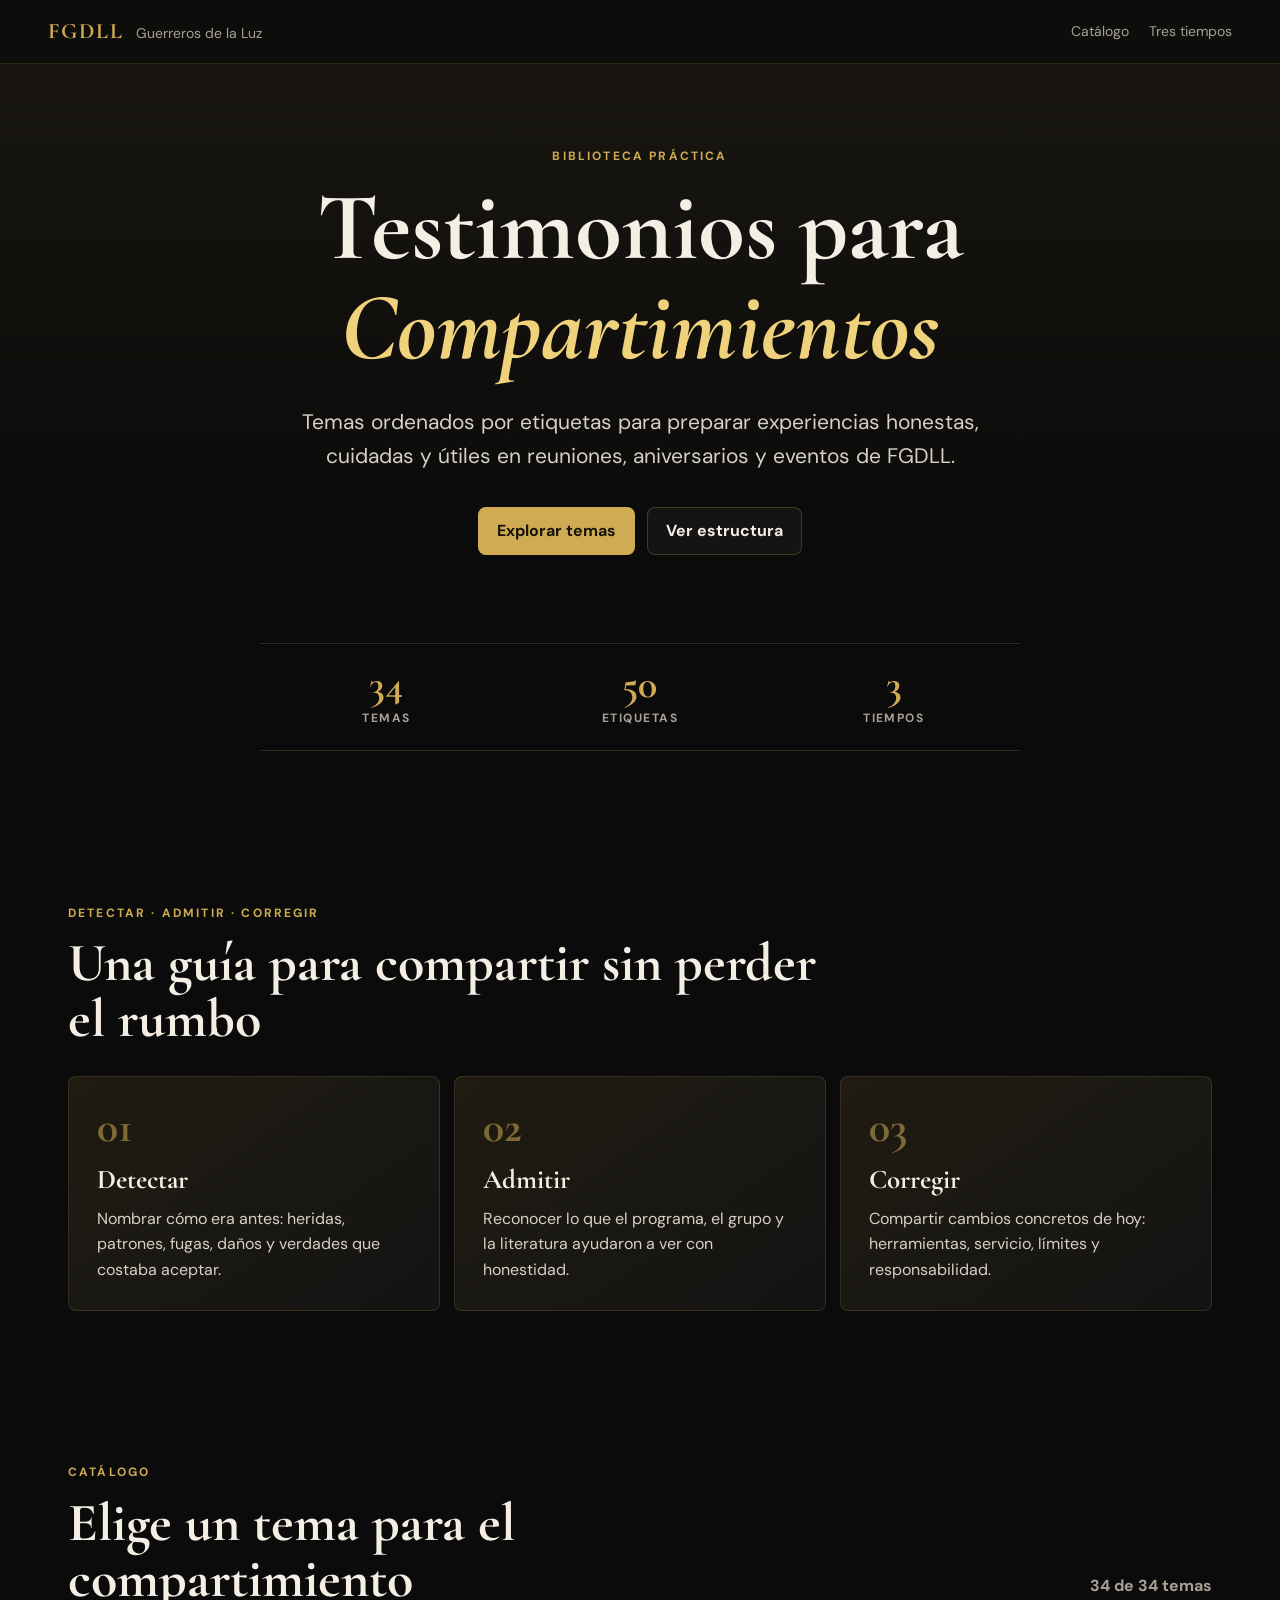
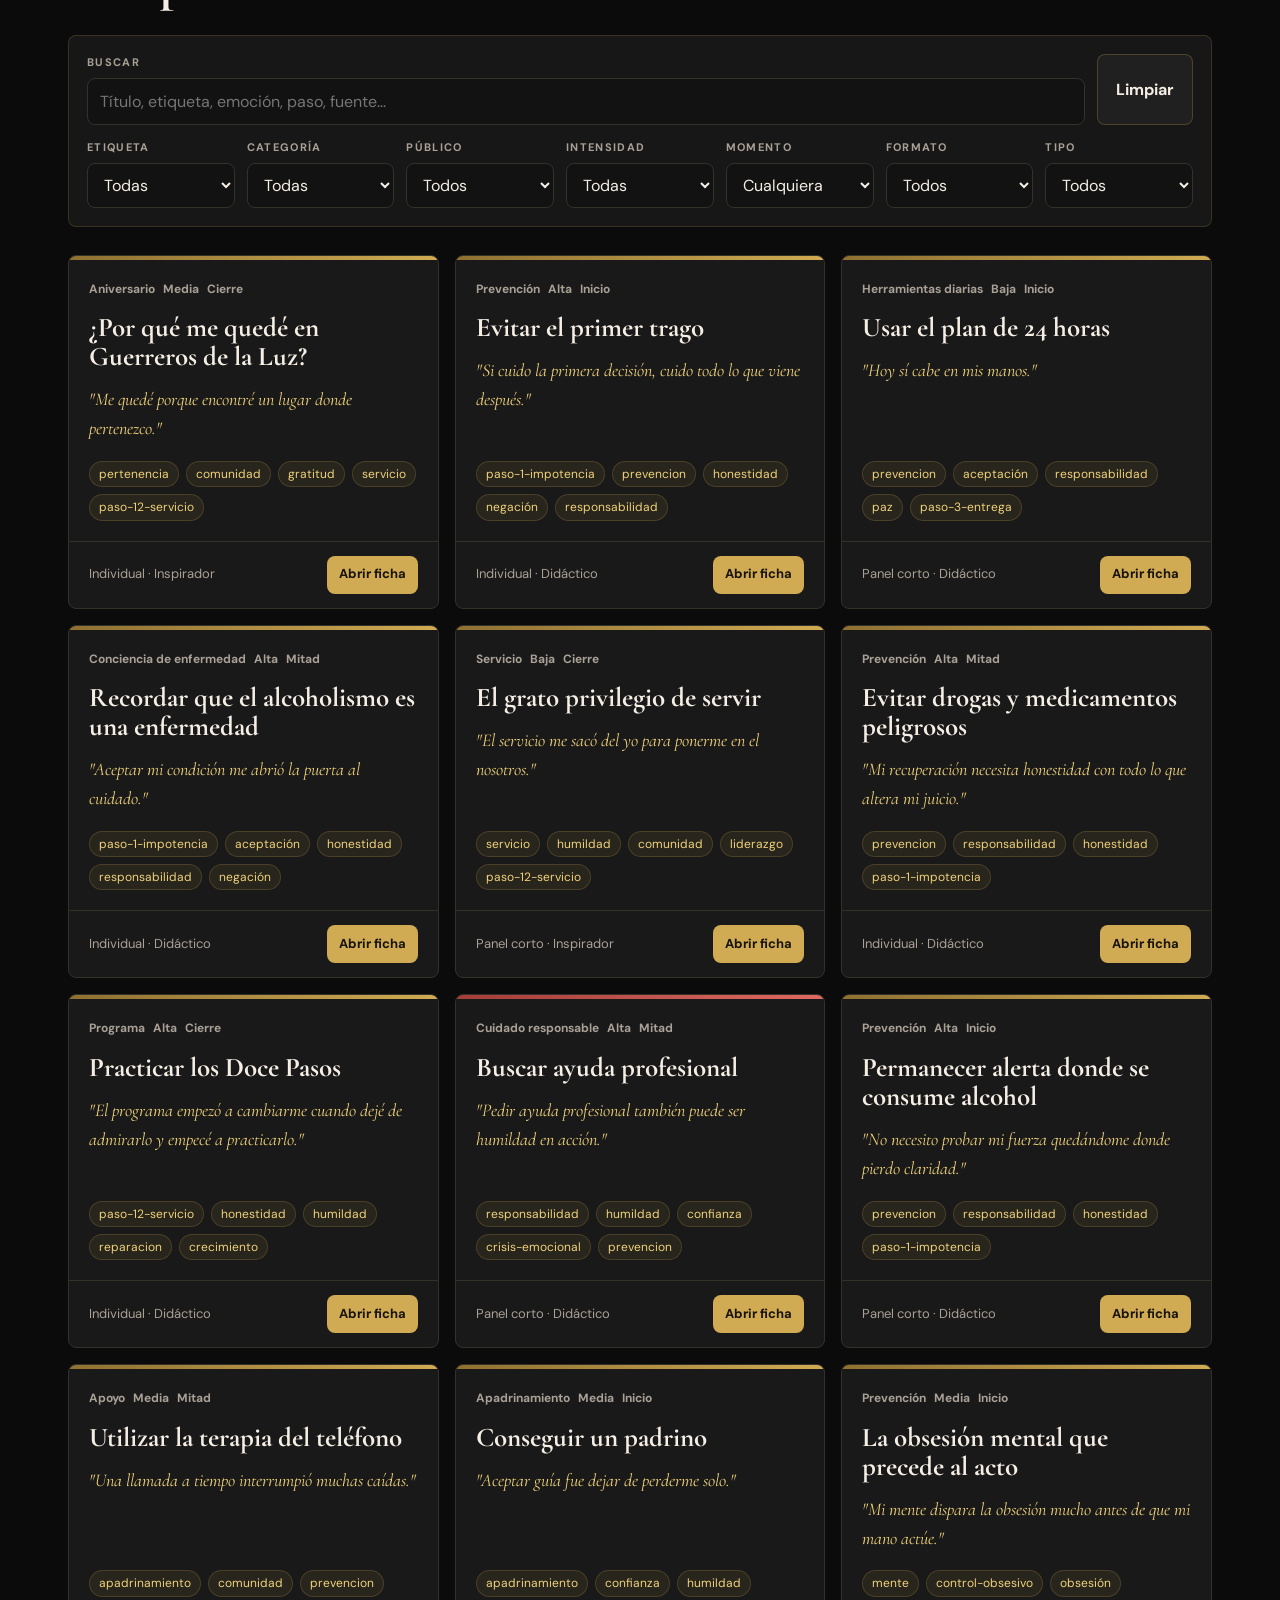
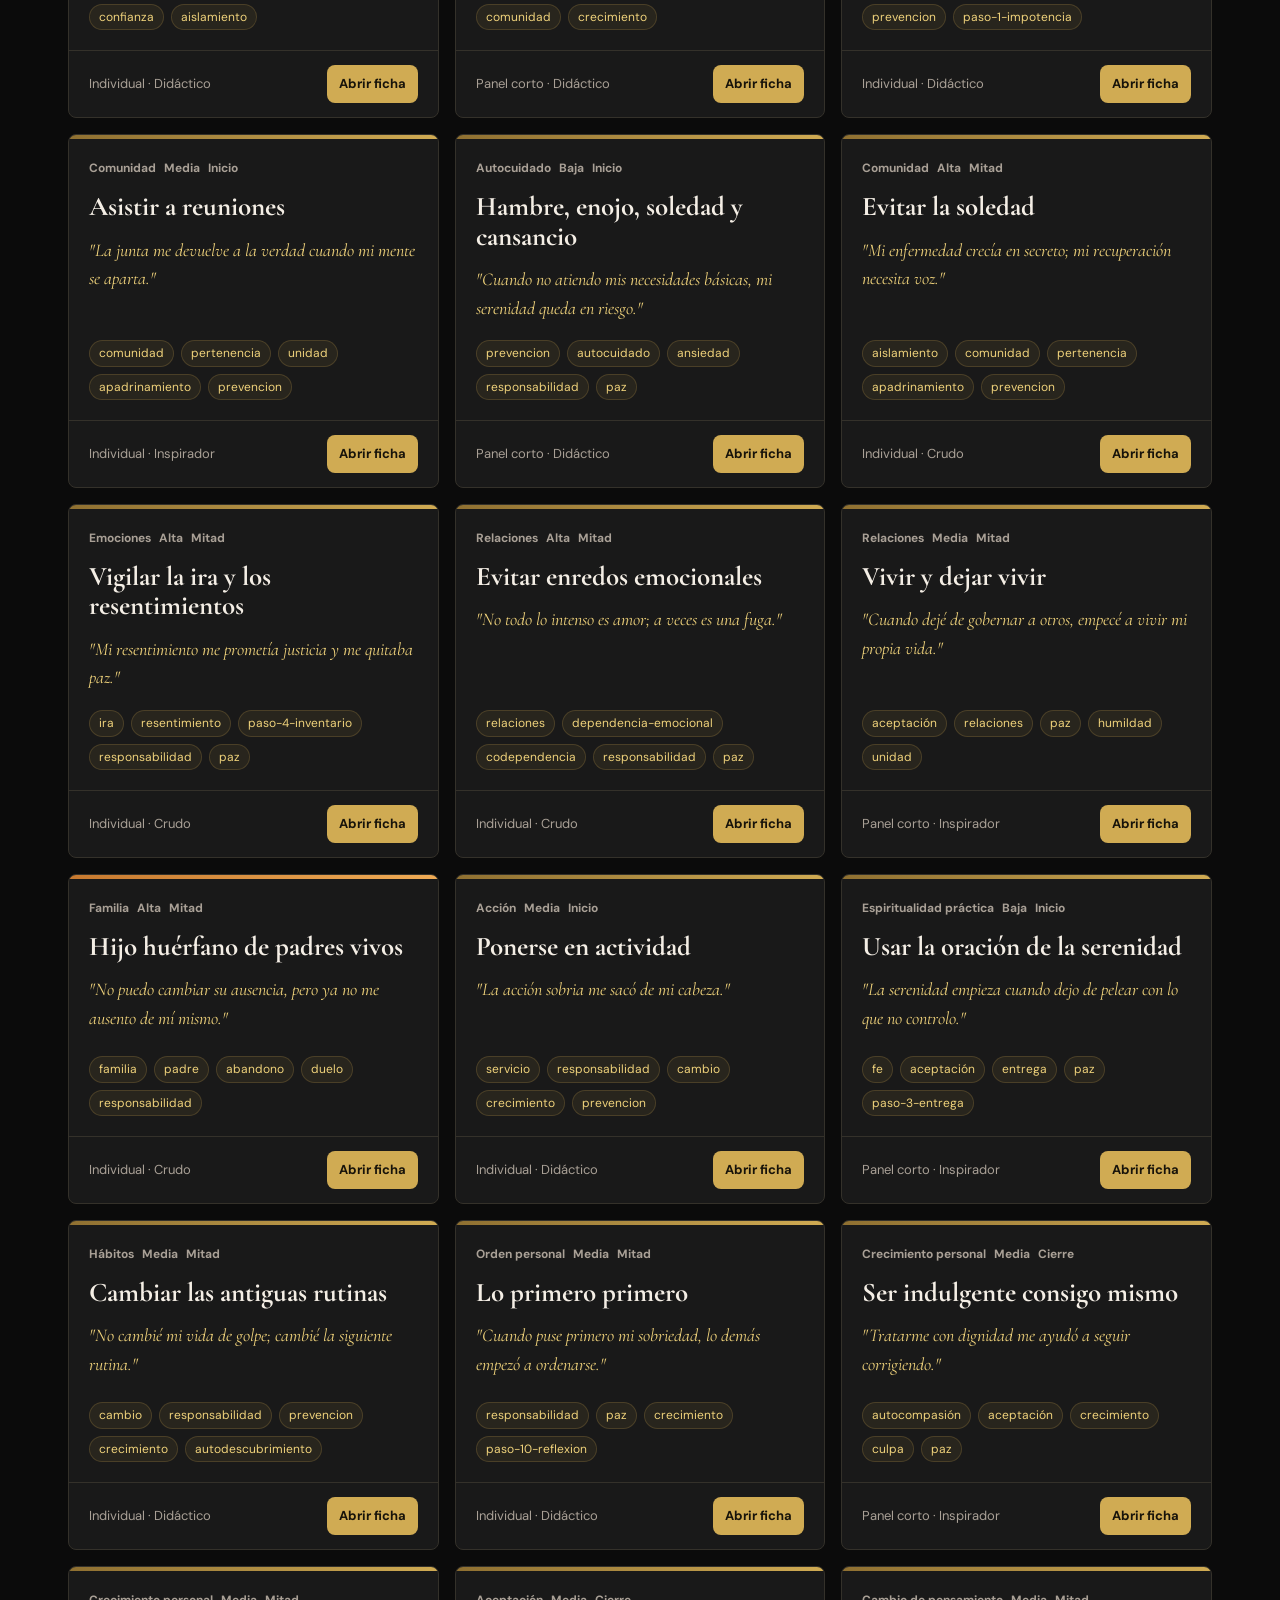
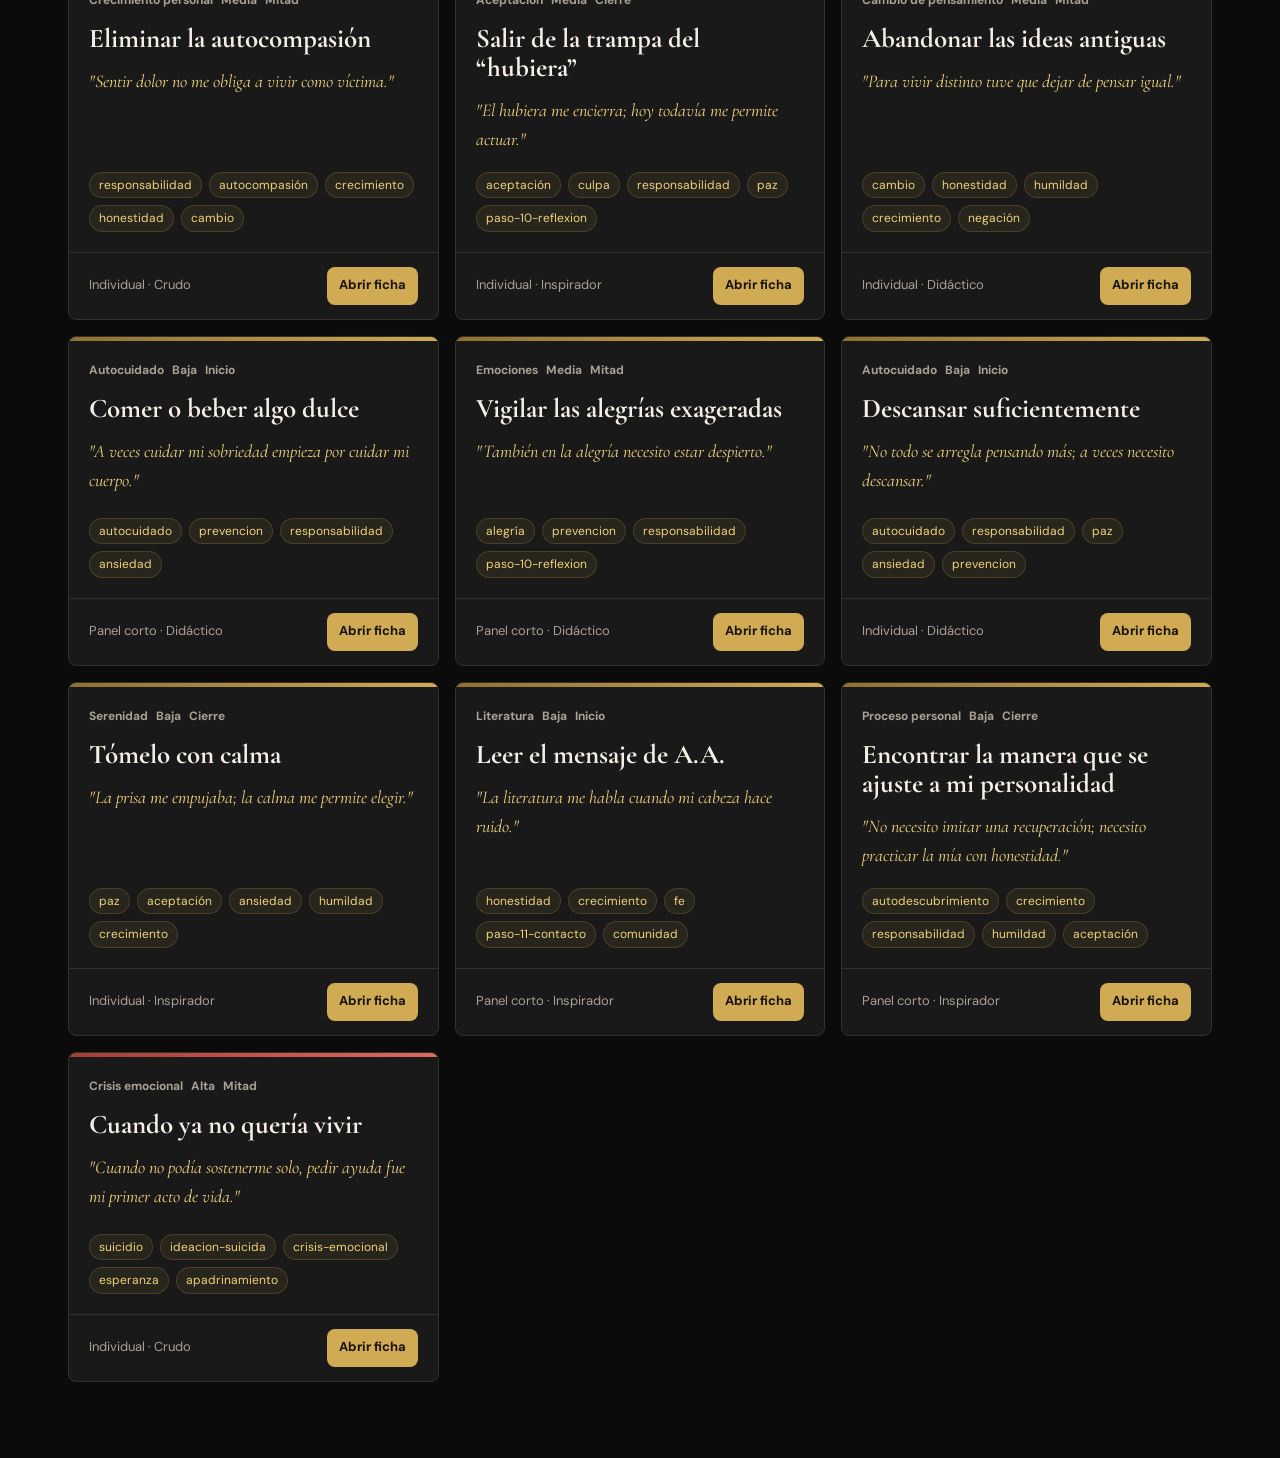
==== commit c968055b: "Add files via upload Signed-off-by: gdllteam-stack <gdll.team@gmail.com>" ====
--- a/index.html
+++ b/index.html
@@ -3,180 +3,120 @@
 <head>
   <meta charset="UTF-8" />
   <meta name="viewport" content="width=device-width, initial-scale=1.0" />
-  <title>Biblioteca de Testimonios · FGDLL</title>
+  <title>Testimonios para Compartimientos · FGDLL</title>
   <link rel="preconnect" href="https://fonts.googleapis.com" />
   <link rel="preconnect" href="https://fonts.gstatic.com" crossorigin />
-  <link href="https://fonts.googleapis.com/css2?family=Cormorant+Garamond:ital,wght@0,400;0,500;0,600;0,700;1,400;1,600&family=DM+Sans:wght@300;400;500;600&display=swap" rel="stylesheet" />
+  <link href="https://fonts.googleapis.com/css2?family=Cormorant+Garamond:ital,wght@0,500;0,600;0,700;1,500;1,600&family=DM+Sans:wght@400;500;600;700&display=swap" rel="stylesheet" />
   <link rel="stylesheet" href="styles.css" />
 </head>
 <body>
+  <header class="topbar">
+    <a class="brand" href="#inicio" aria-label="Ir al inicio">
+      <span class="brand-mark">FGDLL</span>
+      <span class="brand-name">Guerreros de la Luz</span>
+    </a>
+    <nav class="topnav" aria-label="Navegación principal">
+      <a href="#catalogo">Catálogo</a>
+      <a href="#estructura">Tres tiempos</a>
+    </nav>
+  </header>
 
-<header class="hero" id="inicio">
-  <div class="hero-bg"></div>
-  <nav class="nav">
-    <div class="nav-brand">
-      <span class="nav-sigla">FGDLL</span>
-      <span class="nav-sep">·</span>
-      <span class="nav-nombre">Guerreros de la Luz</span>
-    </div>
-    <div class="nav-links">
-      <a href="#biblioteca">Biblioteca</a>
-      <a href="#como-usar">Cómo usar</a>
-      <button class="btn-editor" id="btnImportador">⬆ Importar base</button>
-      <button class="btn-editor" id="btnEditor">+ Nuevo tema</button>
-    </div>
-  </nav>
+  <main id="inicio">
+    <section class="hero">
+      <div class="hero-inner">
+        <p class="eyebrow">Biblioteca práctica</p>
+        <h1>Testimonios para <em>Compartimientos</em></h1>
+        <p class="hero-lead">
+          Temas ordenados por etiquetas para preparar experiencias honestas, cuidadas y útiles en reuniones, aniversarios y eventos de FGDLL.
+        </p>
+        <div class="hero-actions">
+          <a class="btn btn-primary" href="#catalogo">Explorar temas</a>
+          <a class="btn btn-secondary" href="#estructura">Ver estructura</a>
+        </div>
+      </div>
+      <div class="hero-metrics" aria-label="Resumen del catálogo">
+        <div><strong id="metricTemas">0</strong><span>Temas</span></div>
+        <div><strong id="metricEtiquetas">0</strong><span>Etiquetas</span></div>
+        <div><strong>3</strong><span>Tiempos</span></div>
+      </div>
+    </section>
 
-  <div class="hero-content">
-    <p class="hero-eyebrow">Fraternidad Guerreros de la Luz</p>
-    <h1 class="hero-titulo">Biblioteca de<br/><em>Testimonios</em></h1>
-    <p class="hero-subtitulo">Temas con base de estudio para líderes, delegados y participantes</p>
-    <p class="hero-principio">
-      <span class="principio-item">Detectar</span><span class="principio-sep">·</span>
-      <span class="principio-item">Admitir</span><span class="principio-sep">·</span>
-      <span class="principio-item">Aprender a corregir</span>
-    </p>
-    <p class="hero-descripcion">
-      Esta biblioteca ayuda a elegir y preparar temas de testimonio con base en la literatura de AA, la Guía de Apadrinamiento y la filosofía de Guerreros de la Luz. El testimonio no es catarsis desordenada, sino experiencia ordenada por la literatura, la conciencia y el servicio.
-    </p>
-    <div class="hero-acciones">
-      <a href="#biblioteca" class="btn-primario">Explorar temas</a>
-      <a href="#como-usar" class="btn-secundario">Cómo preparar mi testimonio</a>
-    </div>
+    <section class="structure" id="estructura">
+      <div class="section-heading">
+        <p class="eyebrow">Detectar · Admitir · Corregir</p>
+        <h2>Una guía para compartir sin perder el rumbo</h2>
+      </div>
+      <div class="time-grid">
+        <article class="time-card">
+          <span>01</span>
+          <h3>Detectar</h3>
+          <p>Nombrar cómo era antes: heridas, patrones, fugas, daños y verdades que costaba aceptar.</p>
+        </article>
+        <article class="time-card">
+          <span>02</span>
+          <h3>Admitir</h3>
+          <p>Reconocer lo que el programa, el grupo y la literatura ayudaron a ver con honestidad.</p>
+        </article>
+        <article class="time-card">
+          <span>03</span>
+          <h3>Corregir</h3>
+          <p>Compartir cambios concretos de hoy: herramientas, servicio, límites y responsabilidad.</p>
+        </article>
+      </div>
+    </section>
+
+    <section class="catalog" id="catalogo">
+      <div class="section-heading catalog-heading">
+        <div>
+          <p class="eyebrow">Catálogo</p>
+          <h2>Elige un tema para el compartimiento</h2>
+        </div>
+        <p class="catalog-count" id="catalogCount"></p>
+      </div>
+
+      <div class="search-panel">
+        <div class="search-row">
+          <label class="search-box">
+            <span>Buscar</span>
+            <input id="searchInput" type="search" placeholder="Título, etiqueta, emoción, paso, fuente..." autocomplete="off" />
+          </label>
+          <button class="btn btn-filter" id="clearFilters" type="button">Limpiar</button>
+        </div>
+        <div class="filters" aria-label="Filtros del catálogo">
+          <label><span>Etiqueta</span><select id="filterEtiqueta"><option value="">Todas</option></select></label>
+          <label><span>Categoría</span><select id="filterCategoria"><option value="">Todas</option></select></label>
+          <label><span>Público</span><select id="filterPublico"><option value="">Todos</option></select></label>
+          <label><span>Intensidad</span><select id="filterIntensidad"><option value="">Todas</option></select></label>
+          <label><span>Momento</span><select id="filterMomento"><option value="">Cualquiera</option></select></label>
+          <label><span>Formato</span><select id="filterFormato"><option value="">Todos</option></select></label>
+          <label><span>Tipo</span><select id="filterTipo"><option value="">Todos</option></select></label>
+        </div>
+      </div>
+
+      <div class="active-tags" id="activeTags" aria-live="polite"></div>
+      <div class="card-grid" id="cardGrid"></div>
+      <div class="empty-state" id="emptyState" hidden>
+        <h3>No hay temas con estos filtros</h3>
+        <p>Prueba con otra etiqueta o limpia la búsqueda.</p>
+      </div>
+    </section>
+  </main>
+
+  <div class="modal-overlay" id="modalOverlay" hidden>
+    <article class="modal" role="dialog" aria-modal="true" aria-labelledby="modalTitle">
+      <button class="modal-close" id="modalClose" type="button" aria-label="Cerrar ficha">×</button>
+      <div class="modal-body" id="modalBody"></div>
+      <footer class="modal-actions">
+        <button class="btn btn-secondary" id="copyGuide" type="button">Copiar guía</button>
+        <button class="btn btn-secondary" id="copyWhatsapp" type="button">Copiar WhatsApp</button>
+        <button class="btn btn-primary" id="printTopic" type="button">Imprimir</button>
+      </footer>
+    </article>
   </div>
 
-  <div class="hero-stats">
-    <div class="stat" id="statTotal"><span class="stat-num">50+</span><span class="stat-label">Temas</span></div>
-    <div class="stat"><span class="stat-num">100%</span><span class="stat-label">Con Fuentes</span></div>
-    <div class="stat"><span class="stat-num">3</span><span class="stat-label">Tiempos</span></div>
-    <div class="stat"><span class="stat-num">12</span><span class="stat-label">Pasos</span></div>
-  </div>
-</header>
+  <div class="toast" id="toast" role="status" aria-live="polite"></div>
 
-<section class="modos" id="como-usar">
-  <div class="contenedor">
-    <div class="seccion-header">
-      <p class="seccion-eyebrow">¿Por dónde empiezo?</p>
-      <h2 class="seccion-titulo">Elige tu modo de uso</h2>
-    </div>
-    <div class="modos-grid">
-      <button class="modo-card" data-filtro='{"momento":"Inicio"}'>
-        <div class="modo-icono">◈</div>
-        <h3>Quiero elegir un tema<br/>para mi grupo</h3>
-        <p>Filtra por evento, intensidad y momento del programa</p>
-        <span class="modo-tag">Para líderes</span>
-      </button>
-      <button class="modo-card" data-filtro='{"tipoTestimonio":"Inspirador"}'>
-        <div class="modo-icono">◉</div>
-        <h3>Quiero preparar<br/>mi testimonio</h3>
-        <p>Encuentra preguntas guía y estructura para tu compartimiento</p>
-        <span class="modo-tag">Para participantes</span>
-      </button>
-      <button class="modo-card" data-filtro='{"esCatalogoBase":true}'>
-        <div class="modo-icono">◇</div>
-        <h3>Ver el catálogo<br/>base</h3>
-        <p>Temas aprobados para uso en aniversarios y eventos</p>
-        <span class="modo-tag">Catálogo oficial</span>
-      </button>
-      <button class="modo-card" data-filtro='{"sensibilidad":"sensible"}'>
-        <div class="modo-icono">△</div>
-        <h3>Temas que requieren<br/>cuidado especial</h3>
-        <p>Temas sensibles con advertencia ética para el líder</p>
-        <span class="modo-tag">Con advertencia</span>
-      </button>
-    </div>
-  </div>
-</section>
-
-<section class="tres-tiempos">
-  <div class="contenedor">
-    <div class="seccion-header">
-      <p class="seccion-eyebrow">Estructura de todo testimonio</p>
-      <h2 class="seccion-titulo">Los tres tiempos</h2>
-    </div>
-    <div class="tiempos-grid">
-      <div class="tiempo-card tiempo-1">
-        <div class="tiempo-num">01</div>
-        <h3>Antes del programa</h3>
-        <p class="tiempo-verbo">Detectar</p>
-        <p>¿Cómo era tu vida antes? ¿Qué heridas, defectos o fugas te gobernaban? ¿Qué no sabías nombrar?</p>
-      </div>
-      <div class="tiempo-conector">→</div>
-      <div class="tiempo-card tiempo-2">
-        <div class="tiempo-num">02</div>
-        <h3>Cuando llegué a Guerreros de la Luz</h3>
-        <p class="tiempo-verbo">Admitir</p>
-        <p>¿Cómo llegaste emocionalmente? ¿Qué te dolió admitir? ¿Dónde te viste reflejado?</p>
-      </div>
-      <div class="tiempo-conector">→</div>
-      <div class="tiempo-card tiempo-3">
-        <div class="tiempo-num">03</div>
-        <h3>Ahora con el programa</h3>
-        <p class="tiempo-verbo">Aprender a corregir</p>
-        <p>No desde perfección, sino desde aprendizaje y responsabilidad. ¿Qué estás corrigiendo hoy?</p>
-      </div>
-    </div>
-  </div>
-</section>
-
-<section class="biblioteca" id="biblioteca">
-  <div class="contenedor">
-    <div class="buscador-wrap">
-      <div class="buscador-top">
-        <div class="buscador-input-wrap">
-          <span class="buscador-icono">⌕</span>
-          <input type="text" id="buscador" class="buscador-input" placeholder="Buscar por título, emoción, paso, fuente, categoría..." autocomplete="off" />
-          <button class="buscador-limpiar" id="btnLimpiar" title="Limpiar búsqueda">✕</button>
-        </div>
-        <button class="btn-filtros-toggle" id="btnFiltrosToggle">
-          <span>Filtros</span><span class="filtros-badge" id="filtrosBadge" style="display:none">0</span>
-        </button>
-      </div>
-      <div class="filtros-panel" id="filtrosPanel">
-        <div class="filtros-grid">
-          <div class="filtro-grupo"><label class="filtro-label">Categoría / Paso</label><select id="filtroCategoria" class="filtro-select"><option value="">Todas</option></select></div>
-          <div class="filtro-grupo"><label class="filtro-label">Tipo de testimonio</label><select id="filtroTipo" class="filtro-select"><option value="">Todos</option></select></div>
-          <div class="filtro-grupo"><label class="filtro-label">Intensidad</label><select id="filtroIntensidad" class="filtro-select"><option value="">Todas</option></select></div>
-          <div class="filtro-grupo"><label class="filtro-label">Momento en el evento</label><select id="filtroMomento" class="filtro-select"><option value="">Cualquiera</option></select></div>
-          <div class="filtro-grupo"><label class="filtro-label">Estado del tema</label><select id="filtroEstado" class="filtro-select"><option value="">Todos</option><option value="Completo">Completo</option><option value="Revisión">Revisión</option></select></div>
-          <div class="filtro-grupo"><label class="filtro-label">Sensibilidad</label><select id="filtroSensibilidad" class="filtro-select"><option value="">Todas</option><option value="normal">Normal</option><option value="sensible">Sensible</option><option value="crisis">Crisis</option></select></div>
-        </div>
-        <div class="filtros-acciones">
-          <button class="btn-reset-filtros" id="btnResetFiltros">Limpiar filtros</button>
-          <span class="filtros-resultado" id="filtrosResultado"></span>
-        </div>
-      </div>
-    </div>
-
-    <div class="tarjetas-header">
-      <p class="tarjetas-count" id="tarjetasCount"></p>
-      <div class="tarjetas-orden">
-        <label>Ordenar por:</label>
-        <select id="ordenSelect" class="filtro-select"><option value="prioridad">Prioridad</option><option value="titulo">Título A–Z</option><option value="intensidad">Intensidad</option></select>
-      </div>
-    </div>
-    <div class="tarjetas-grid" id="tarjetasGrid"></div>
-    <div class="sin-resultados" id="sinResultados" style="display:none"><p>No se encontraron temas con estos filtros.</p><button class="btn-reset-filtros" id="btnResetSin">Ver todos los temas</button></div>
-  </div>
-</section>
-
-<div class="modal-overlay" id="modalOverlay" style="display:none">
-  <div class="modal" id="modal">
-    <button class="modal-cerrar" id="modalCerrar">✕</button>
-    <div class="modal-contenido" id="modalContenido"></div>
-    <div class="modal-exportar">
-      <p class="exportar-label">Exportar ficha:</p>
-      <div class="exportar-botones">
-        <button class="btn-exportar" id="btnCopiarGuia">📋 Copiar preguntas</button>
-        <button class="btn-exportar" id="btnCopiarWA">💬 Copiar para WhatsApp</button>
-        <button class="btn-exportar" id="btnDescargarTxt">⬇ Descargar TXT</button>
-        <button class="btn-exportar" id="btnImprimir">🖨 Imprimir</button>
-      </div>
-    </div>
-  </div>
-</div>
-
-<script src="data.js"></script>
-<script src="app.js"></script>
+  <script src="data.js"></script>
+  <script src="app.js"></script>
 </body>
-</html>+</html>
--- a/styles.css
+++ b/styles.css
@@ -1,125 +1,787 @@
 :root {
-  --negro: #0d0d0d; --negro-medio: #141414; --negro-suave: #1c1c1c; --carbon: #222222;
-  --gris-oscuro: #2e2e2e; --gris-medio: #4a4a4a; --gris-claro: #7a7a7a; --gris-texto: #9e9e9e;
-  --dorado: #c9a84c; --dorado-suave: #dab96a; --dorado-pale: #e8d48a; --dorado-dark: #9a7a30;
-  --ambar: #c07b2a; --blanco: #f5f0e8; --blanco-frio: #e8e4de; --crema: #f0ead8;
-  --rojo: #8b2b2b; --rojo-suave: #a03535; --verde: #2d5a3a; --azul-oscuro: #1a2a3a;
-  --tiempo-1: #c9a84c; --tiempo-2: #6a7a8a; --tiempo-3: #5a7a5a;
-  --fuente-titulo: 'Cormorant Garamond', Georgia, serif;
-  --fuente-texto: 'DM Sans', system-ui, sans-serif;
-  --radio: 8px; --radio-grande: 16px;
-  --sombra: 0 4px 24px rgba(0,0,0,0.5); --transicion: 0.25s ease;
-}
-*, *::before, *::after { box-sizing: border-box; margin: 0; padding: 0; }
-html { scroll-behavior: smooth; }
-body { background: var(--negro); color: var(--blanco); font-family: var(--fuente-texto); font-size: 16px; line-height: 1.65; -webkit-font-smoothing: antialiased; }
-a { color: inherit; text-decoration: none; }
-button { cursor: pointer; font-family: inherit; border: none; background: none; }
-.contenedor { width: 100%; max-width: 1280px; margin: 0 auto; padding: 0 24px; }
-
-.nav { position: fixed; top: 0; left: 0; right: 0; z-index: 100; display: flex; align-items: center; justify-content: space-between; padding: 16px 32px; background: rgba(13,13,13,0.85); backdrop-filter: blur(12px); border-bottom: 1px solid rgba(201,168,76,0.15); }
-.nav-brand { display: flex; align-items: center; gap: 10px; font-family: var(--fuente-titulo); }
-.nav-sigla { font-size: 20px; font-weight: 700; color: var(--dorado); letter-spacing: 0.08em; }
-.nav-sep { color: var(--gris-medio); font-size: 14px; }
-.nav-nombre { font-size: 14px; color: var(--gris-texto); font-style: italic; }
-.nav-links { display: flex; align-items: center; gap: 24px; }
-.nav-links a { font-size: 14px; color: var(--gris-texto); transition: color var(--transicion); }
-.nav-links a:hover { color: var(--blanco); }
-.btn-editor { font-size: 13px; padding: 8px 16px; border: 1px solid var(--dorado-dark); border-radius: var(--radio); color: var(--dorado); transition: var(--transicion); }
-.btn-editor:hover { background: var(--dorado); color: var(--negro); }
-
-.hero { position: relative; min-height: 100vh; display: flex; flex-direction: column; justify-content: center; padding: 120px 32px 80px; overflow: hidden; }
-.hero-bg { position: absolute; inset: 0; background: radial-gradient(ellipse 80% 60% at 20% 50%, rgba(201,168,76,0.07) 0%, transparent 60%), linear-gradient(180deg, var(--negro) 0%, var(--negro-medio) 100%); }
-.hero-content { position: relative; max-width: 720px; margin: 0 auto; text-align: center; }
-.hero-eyebrow { font-size: 12px; font-weight: 500; letter-spacing: 0.2em; text-transform: uppercase; color: var(--dorado); margin-bottom: 24px; }
-.hero-titulo { font-family: var(--fuente-titulo); font-size: clamp(48px, 8vw, 88px); line-height: 1.05; color: var(--blanco); margin-bottom: 24px; }
-.hero-titulo em { font-style: italic; color: var(--dorado-suave); }
-.hero-subtitulo { font-size: 18px; font-weight: 300; color: var(--gris-texto); margin-bottom: 32px; }
-.hero-principio { display: flex; align-items: center; justify-content: center; gap: 16px; margin-bottom: 32px; font-family: var(--fuente-titulo); font-size: 20px; font-style: italic; color: var(--dorado-pale); }
-.hero-acciones { display: flex; gap: 16px; justify-content: center; flex-wrap: wrap; }
-.btn-primario { padding: 14px 32px; background: var(--dorado); color: var(--negro); font-size: 15px; font-weight: 600; border-radius: var(--radio); transition: var(--transicion); border: 2px solid var(--dorado); }
-.btn-primario:hover { background: var(--dorado-pale); transform: translateY(-1px); }
-.btn-secundario { padding: 14px 32px; color: var(--blanco); font-size: 15px; border-radius: var(--radio); border: 1px solid rgba(255,255,255,0.2); transition: var(--transicion); }
-.btn-secundario:hover { border-color: var(--dorado); color: var(--dorado); }
-
-.hero-stats { position: relative; display: flex; justify-content: center; gap: 48px; margin-top: 64px; padding-top: 32px; border-top: 1px solid rgba(201,168,76,0.2); }
-.stat-num { font-family: var(--fuente-titulo); font-size: 36px; font-weight: 600; color: var(--dorado); line-height: 1; }
-.stat-label { font-size: 12px; font-weight: 500; color: var(--gris-texto); letter-spacing: 0.1em; text-transform: uppercase; margin-top: 6px; display: block; }
-
-.modos, .tres-tiempos, .biblioteca { padding: 80px 0; }
-.seccion-header { text-align: center; margin-bottom: 48px; }
-.seccion-eyebrow { font-size: 11px; font-weight: 600; letter-spacing: 0.2em; text-transform: uppercase; color: var(--dorado); margin-bottom: 12px; }
-.seccion-titulo { font-family: var(--fuente-titulo); font-size: clamp(32px, 4vw, 48px); color: var(--blanco); }
-
-.modos-grid { display: grid; grid-template-columns: repeat(auto-fit, minmax(240px, 1fr)); gap: 16px; }
-.modo-card { background: var(--carbon); border: 1px solid rgba(201,168,76,0.12); border-radius: var(--radio-grande); padding: 32px 24px; text-align: left; transition: var(--transicion); }
-.modo-card:hover { border-color: var(--dorado); background: var(--gris-oscuro); transform: translateY(-2px); }
-.modo-icono { font-size: 28px; color: var(--dorado); margin-bottom: 16px; }
-.modo-card h3 { font-family: var(--fuente-titulo); font-size: 20px; margin-bottom: 10px; }
-.modo-tag { font-size: 11px; color: var(--dorado-dark); border: 1px solid var(--dorado-dark); padding: 3px 8px; border-radius: 4px; text-transform: uppercase; }
-
-.tiempos-grid { display: flex; gap: 0; }
-.tiempo-card { flex: 1; padding: 40px 32px; border-radius: var(--radio-grande); position: relative; }
-.tiempo-1 { background: linear-gradient(135deg, rgba(201,168,76,0.12), rgba(201,168,76,0.04)); border: 1px solid rgba(201,168,76,0.25); }
-.tiempo-2 { background: linear-gradient(135deg, rgba(106,122,138,0.12), rgba(106,122,138,0.04)); border: 1px solid rgba(106,122,138,0.25); }
-.tiempo-3 { background: linear-gradient(135deg, rgba(90,122,90,0.12), rgba(90,122,90,0.04)); border: 1px solid rgba(90,122,90,0.25); }
-.tiempo-num { font-family: var(--fuente-titulo); font-size: 64px; font-weight: 700; opacity: 0.12; position: absolute; top: 20px; right: 24px; }
-.tiempo-conector { display: flex; align-items: center; padding: 0 8px; font-size: 28px; color: var(--dorado-dark); opacity: 0.5; }
-
-.buscador-wrap { margin-bottom: 40px; }
-.buscador-top { display: flex; gap: 12px; margin-bottom: 0; }
-.buscador-input-wrap { flex: 1; position: relative; display: flex; align-items: center; }
-.buscador-icono { position: absolute; left: 16px; color: var(--gris-claro); }
-.buscador-input { width: 100%; padding: 14px 44px 14px 48px; background: var(--carbon); border: 1px solid var(--gris-oscuro); border-radius: var(--radio); color: var(--blanco); outline: none; transition: var(--transicion); }
-.buscador-input:focus { border-color: var(--dorado); }
-.btn-filtros-toggle { display: flex; align-items: center; gap: 8px; padding: 0 20px; background: var(--carbon); border: 1px solid var(--gris-oscuro); border-radius: var(--radio); color: var(--gris-texto); }
-.btn-filtros-toggle.activo { border-color: var(--dorado); color: var(--dorado); }
-.filtros-panel { display: none; margin-top: 12px; padding: 24px; background: var(--carbon); border: 1px solid var(--gris-oscuro); border-radius: var(--radio); }
-.filtros-panel.visible { display: block; }
-.filtros-grid { display: grid; grid-template-columns: repeat(auto-fill, minmax(200px, 1fr)); gap: 16px; margin-bottom: 20px; }
-.filtro-grupo { display: flex; flex-direction: column; gap: 6px; }
-.filtro-label { font-size: 11px; text-transform: uppercase; color: var(--gris-claro); }
-.filtro-select { padding: 9px 12px; background: var(--gris-oscuro); border: 1px solid transparent; border-radius: var(--radio); color: var(--blanco); outline: none; }
-.filtro-select:focus { border-color: var(--dorado); }
-
-.tarjetas-grid { display: grid; grid-template-columns: repeat(auto-fill, minmax(320px, 1fr)); gap: 20px; }
-.tarjeta { background: var(--carbon); border: 1px solid var(--gris-oscuro); border-radius: var(--radio-grande); overflow: hidden; display: flex; flex-direction: column; transition: var(--transicion); cursor: pointer; }
-.tarjeta:hover { border-color: var(--dorado); transform: translateY(-2px); box-shadow: var(--sombra); }
-.tarjeta-tope { height: 4px; }
-.tarjeta-tope.normal { background: linear-gradient(90deg, var(--dorado-dark), var(--dorado)); }
-.tarjeta-tope.sensible { background: linear-gradient(90deg, var(--ambar), #e09030); }
-.tarjeta-tope.crisis { background: linear-gradient(90deg, var(--rojo), var(--rojo-suave)); }
-.tarjeta-cuerpo { padding: 20px; flex: 1; display: flex; flex-direction: column; }
-.tarjeta-tags { display: flex; flex-wrap: wrap; gap: 6px; margin-bottom: 12px; }
-.tag { font-size: 10px; font-weight: 600; text-transform: uppercase; padding: 3px 8px; border-radius: 4px; }
-.tag-categoria { background: rgba(201,168,76,0.12); color: var(--dorado); border: 1px solid rgba(201,168,76,0.25); }
-.tag-crisis { background: rgba(139,43,43,0.2); color: var(--rojo-suave); border: 1px solid rgba(139,43,43,0.4); }
-.tarjeta-titulo { font-family: var(--fuente-titulo); font-size: 20px; color: var(--blanco); margin-bottom: 10px; }
-.tarjeta-ancla { font-family: var(--fuente-titulo); font-size: 14px; font-style: italic; color: var(--dorado-suave); border-left: 2px solid var(--dorado-dark); padding-left: 12px; margin-bottom: 14px; }
-.tarjeta-pie { padding: 12px 20px; border-top: 1px solid var(--gris-oscuro); display: flex; gap: 10px; }
-.btn-ver { flex: 1; padding: 9px; font-size: 13px; background: var(--gris-oscuro); color: var(--blanco); border-radius: var(--radio); transition: var(--transicion); }
-.btn-ver:hover { background: var(--dorado); color: var(--negro); }
-
-.modal-overlay { position: fixed; inset: 0; background: rgba(0,0,0,0.8); z-index: 200; display: flex; align-items: flex-start; justify-content: center; padding: 24px; overflow-y: auto; }
-.modal { background: var(--negro-suave); border: 1px solid var(--gris-oscuro); border-radius: var(--radio-grande); width: 100%; max-width: 780px; margin: auto; position: relative; overflow: hidden; }
-.modal-cerrar { position: absolute; top: 16px; right: 16px; width: 36px; height: 36px; background: var(--gris-oscuro); border-radius: 50%; color: var(--gris-texto); display: flex; align-items: center; justify-content: center; transition: var(--transicion); }
-.modal-cerrar:hover { background: var(--rojo); color: var(--blanco); }
-.modal-contenido { padding: 48px 40px 32px; }
-.ficha-titulo { font-family: var(--fuente-titulo); font-size: 34px; color: var(--blanco); margin-bottom: 16px; }
-.ficha-ancla { font-family: var(--fuente-titulo); font-size: 18px; font-style: italic; color: var(--dorado-suave); padding: 12px 20px; border-left: 3px solid var(--dorado); background: rgba(201,168,76,0.05); margin-bottom: 28px; }
-.ficha-alerta { padding: 12px 16px; background: rgba(139,43,43,0.15); border: 1px solid rgba(139,43,43,0.4); border-radius: var(--radio); margin-bottom: 24px; color: #d08080; font-size: 14px; }
-.guia-bloque { border-radius: var(--radio); overflow: hidden; margin-bottom: 12px; }
-.guia-header { padding: 10px 16px; display: flex; align-items: center; gap: 10px; }
-.guia-tiempo-1 .guia-header { background: rgba(201,168,76,0.12); }
-.guia-tiempo-2 .guia-header { background: rgba(106,122,138,0.12); }
-.guia-tiempo-3 .guia-header { background: rgba(90,122,90,0.12); }
-.guia-preguntas { padding: 16px; background: rgba(255,255,255,0.02); }
-.guia-pregunta { font-size: 14px; color: var(--blanco-frio); padding: 8px 0; border-bottom: 1px solid rgba(255,255,255,0.05); }
-
-@media (max-width: 768px) {
-  .hero { padding: 100px 20px 60px; }
-  .tiempos-grid { flex-direction: column; }
-  .tiempo-conector { transform: rotate(90deg); margin: -16px 0; }
-  .tarjetas-grid { grid-template-columns: 1fr; }
-  .modal-contenido { padding: 32px 20px 24px; }
-}+  --black: #0b0b0b;
+  --ink: #121212;
+  --panel: #191919;
+  --panel-soft: #202020;
+  --line: #34312a;
+  --muted: #a9a096;
+  --text: #f4eee5;
+  --soft-text: #d8d0c4;
+  --gold: #d0ab53;
+  --gold-soft: #efd27b;
+  --amber: #c7792f;
+  --red: #a43d38;
+  --green: #66896b;
+  --radius: 8px;
+  --shadow: 0 24px 70px rgba(0, 0, 0, 0.42);
+  --title: 'Cormorant Garamond', Georgia, serif;
+  --body: 'DM Sans', system-ui, sans-serif;
+}
+
+* {
+  box-sizing: border-box;
+}
+
+html {
+  scroll-behavior: smooth;
+}
+
+body {
+  margin: 0;
+  background:
+    linear-gradient(180deg, rgba(208, 171, 83, 0.08), transparent 520px),
+    var(--black);
+  color: var(--text);
+  font-family: var(--body);
+  line-height: 1.6;
+}
+
+body.modal-open {
+  overflow: hidden;
+}
+
+a {
+  color: inherit;
+  text-decoration: none;
+}
+
+button,
+input,
+select {
+  font: inherit;
+}
+
+button {
+  cursor: pointer;
+}
+
+.topbar {
+  align-items: center;
+  backdrop-filter: blur(14px);
+  background: rgba(11, 11, 11, 0.82);
+  border-bottom: 1px solid rgba(208, 171, 83, 0.16);
+  display: flex;
+  gap: 24px;
+  justify-content: space-between;
+  left: 0;
+  padding: 14px clamp(18px, 5vw, 48px);
+  position: fixed;
+  right: 0;
+  top: 0;
+  z-index: 50;
+}
+
+.brand {
+  align-items: baseline;
+  display: flex;
+  gap: 12px;
+  min-width: 0;
+}
+
+.brand-mark {
+  color: var(--gold);
+  font-family: var(--title);
+  font-size: 22px;
+  font-weight: 700;
+  letter-spacing: 0.08em;
+}
+
+.brand-name,
+.topnav a {
+  color: var(--muted);
+  font-size: 14px;
+}
+
+.topnav {
+  display: flex;
+  gap: 20px;
+}
+
+.topnav a:hover {
+  color: var(--text);
+}
+
+main {
+  overflow: hidden;
+}
+
+.hero {
+  align-items: center;
+  display: grid;
+  gap: 42px;
+  min-height: 92vh;
+  padding: 124px clamp(18px, 5vw, 64px) 54px;
+}
+
+.hero-inner {
+  margin: 0 auto;
+  max-width: 850px;
+  text-align: center;
+}
+
+.eyebrow {
+  color: var(--gold);
+  font-size: 12px;
+  font-weight: 700;
+  letter-spacing: 0.18em;
+  margin: 0 0 12px;
+  text-transform: uppercase;
+}
+
+h1,
+h2,
+h3 {
+  margin: 0;
+}
+
+h1,
+h2 {
+  font-family: var(--title);
+  font-weight: 700;
+  line-height: 1.04;
+}
+
+h1 {
+  font-size: clamp(52px, 8vw, 96px);
+  letter-spacing: 0;
+}
+
+h1 em {
+  color: var(--gold-soft);
+  font-style: italic;
+}
+
+.hero-lead {
+  color: var(--soft-text);
+  font-size: clamp(17px, 2.2vw, 21px);
+  margin: 28px auto 0;
+  max-width: 720px;
+}
+
+.hero-actions {
+  display: flex;
+  flex-wrap: wrap;
+  gap: 12px;
+  justify-content: center;
+  margin-top: 34px;
+}
+
+.btn {
+  align-items: center;
+  border-radius: var(--radius);
+  border: 1px solid transparent;
+  display: inline-flex;
+  font-weight: 700;
+  justify-content: center;
+  min-height: 44px;
+  padding: 10px 18px;
+}
+
+.btn-primary {
+  background: var(--gold);
+  color: #17130a;
+}
+
+.btn-primary:hover {
+  background: var(--gold-soft);
+}
+
+.btn-secondary,
+.btn-filter {
+  background: rgba(255, 255, 255, 0.04);
+  border-color: rgba(208, 171, 83, 0.26);
+  color: var(--text);
+}
+
+.btn-secondary:hover,
+.btn-filter:hover {
+  border-color: var(--gold);
+}
+
+.hero-metrics {
+  border-block: 1px solid rgba(208, 171, 83, 0.2);
+  display: grid;
+  gap: 1px;
+  grid-template-columns: repeat(3, minmax(0, 1fr));
+  margin: 0 auto;
+  max-width: 760px;
+  width: 100%;
+}
+
+.hero-metrics div {
+  padding: 20px 14px;
+  text-align: center;
+}
+
+.hero-metrics strong {
+  color: var(--gold);
+  display: block;
+  font-family: var(--title);
+  font-size: 40px;
+  line-height: 1;
+}
+
+.hero-metrics span {
+  color: var(--muted);
+  font-size: 12px;
+  font-weight: 700;
+  letter-spacing: 0.12em;
+  text-transform: uppercase;
+}
+
+.structure,
+.catalog {
+  margin: 0 auto;
+  max-width: 1240px;
+  padding: 76px clamp(18px, 5vw, 48px);
+}
+
+.section-heading {
+  margin-bottom: 28px;
+}
+
+.section-heading h2 {
+  font-size: clamp(34px, 4.5vw, 54px);
+  max-width: 780px;
+}
+
+.time-grid {
+  display: grid;
+  gap: 14px;
+  grid-template-columns: repeat(3, minmax(0, 1fr));
+}
+
+.time-card {
+  background: linear-gradient(145deg, rgba(208, 171, 83, 0.11), rgba(255, 255, 255, 0.035));
+  border: 1px solid rgba(208, 171, 83, 0.16);
+  border-radius: var(--radius);
+  min-height: 220px;
+  padding: 28px;
+}
+
+.time-card span {
+  color: rgba(208, 171, 83, 0.55);
+  display: block;
+  font-family: var(--title);
+  font-size: 44px;
+  font-weight: 700;
+  line-height: 1;
+  margin-bottom: 16px;
+}
+
+.time-card h3,
+.topic-card h3,
+.detail-section h3,
+.empty-state h3 {
+  font-family: var(--title);
+  font-size: 27px;
+  line-height: 1.08;
+}
+
+.time-card p,
+.detail-section p,
+.empty-state p {
+  color: var(--soft-text);
+  margin: 12px 0 0;
+}
+
+.catalog-heading {
+  align-items: end;
+  display: flex;
+  gap: 20px;
+  justify-content: space-between;
+}
+
+.catalog-count {
+  color: var(--muted);
+  font-weight: 700;
+  margin: 0 0 8px;
+  white-space: nowrap;
+}
+
+.search-panel {
+  background: rgba(25, 25, 25, 0.92);
+  border: 1px solid rgba(208, 171, 83, 0.18);
+  border-radius: var(--radius);
+  padding: 18px;
+}
+
+.search-row {
+  display: flex;
+  gap: 12px;
+}
+
+.search-box {
+  flex: 1;
+}
+
+.search-box,
+.filters label {
+  display: grid;
+  gap: 6px;
+}
+
+.search-box span,
+.filters span {
+  color: var(--muted);
+  font-size: 11px;
+  font-weight: 700;
+  letter-spacing: 0.12em;
+  text-transform: uppercase;
+}
+
+input,
+select {
+  background: var(--ink);
+  border: 1px solid var(--line);
+  border-radius: var(--radius);
+  color: var(--text);
+  min-height: 44px;
+  outline: none;
+  padding: 10px 12px;
+  width: 100%;
+}
+
+input:focus,
+select:focus {
+  border-color: var(--gold);
+}
+
+.filters {
+  display: grid;
+  gap: 12px;
+  grid-template-columns: repeat(7, minmax(120px, 1fr));
+  margin-top: 14px;
+}
+
+.active-tags {
+  display: flex;
+  flex-wrap: wrap;
+  gap: 8px;
+  min-height: 28px;
+  padding: 14px 0;
+}
+
+.active-tags span {
+  border: 1px solid rgba(208, 171, 83, 0.24);
+  border-radius: 999px;
+  color: var(--gold-soft);
+  font-size: 12px;
+  padding: 4px 10px;
+}
+
+.card-grid {
+  display: grid;
+  gap: 16px;
+  grid-template-columns: repeat(3, minmax(0, 1fr));
+}
+
+.topic-card {
+  background: var(--panel);
+  border: 1px solid var(--line);
+  border-radius: var(--radius);
+  display: flex;
+  flex-direction: column;
+  min-height: 330px;
+  overflow: hidden;
+}
+
+.topic-card:hover {
+  border-color: rgba(208, 171, 83, 0.62);
+  box-shadow: var(--shadow);
+  transform: translateY(-2px);
+}
+
+.topic-card,
+.open-topic,
+.tag {
+  transition: 0.2s ease;
+}
+
+.card-topline,
+.modal-topline {
+  background: linear-gradient(90deg, #8f7031, var(--gold));
+  height: 4px;
+}
+
+.topic-card.sensible .card-topline,
+.modal-topline.sensible {
+  background: linear-gradient(90deg, var(--amber), #efab55);
+}
+
+.topic-card.crisis .card-topline,
+.modal-topline.crisis {
+  background: linear-gradient(90deg, var(--red), #de6a61);
+}
+
+.card-body {
+  display: flex;
+  flex: 1;
+  flex-direction: column;
+  padding: 20px;
+}
+
+.card-meta {
+  color: var(--muted);
+  display: flex;
+  flex-wrap: wrap;
+  font-size: 12px;
+  font-weight: 700;
+  gap: 8px;
+  margin-bottom: 14px;
+}
+
+.anchor {
+  color: var(--gold-soft);
+  font-family: var(--title);
+  font-size: 18px;
+  font-style: italic;
+  margin: 14px 0 18px;
+}
+
+.tag-list {
+  display: flex;
+  flex-wrap: wrap;
+  gap: 7px;
+  margin-top: auto;
+}
+
+.tag {
+  background: rgba(208, 171, 83, 0.08);
+  border: 1px solid rgba(208, 171, 83, 0.2);
+  border-radius: 999px;
+  color: var(--gold-soft);
+  font-size: 12px;
+  line-height: 1.2;
+  padding: 5px 9px;
+}
+
+.tag:hover {
+  background: rgba(208, 171, 83, 0.18);
+}
+
+.tag.static {
+  cursor: default;
+}
+
+.card-footer {
+  align-items: center;
+  border-top: 1px solid var(--line);
+  color: var(--muted);
+  display: flex;
+  font-size: 13px;
+  gap: 12px;
+  justify-content: space-between;
+  padding: 14px 20px;
+}
+
+.open-topic {
+  background: var(--gold);
+  border: 0;
+  border-radius: var(--radius);
+  color: #17130a;
+  font-weight: 700;
+  min-height: 38px;
+  padding: 8px 12px;
+  white-space: nowrap;
+}
+
+.open-topic:hover {
+  background: var(--gold-soft);
+}
+
+.empty-state {
+  border: 1px dashed rgba(208, 171, 83, 0.32);
+  border-radius: var(--radius);
+  margin-top: 20px;
+  padding: 40px;
+  text-align: center;
+}
+
+.modal-overlay {
+  align-items: flex-start;
+  background: rgba(0, 0, 0, 0.82);
+  display: flex;
+  inset: 0;
+  justify-content: center;
+  overflow-y: auto;
+  padding: 24px;
+  position: fixed;
+  z-index: 100;
+}
+
+.modal-overlay[hidden] {
+  display: none;
+}
+
+.modal {
+  background: var(--panel);
+  border: 1px solid rgba(208, 171, 83, 0.22);
+  border-radius: var(--radius);
+  box-shadow: var(--shadow);
+  margin: auto;
+  max-width: 840px;
+  overflow: hidden;
+  position: relative;
+  width: 100%;
+}
+
+.modal-close {
+  align-items: center;
+  background: var(--panel-soft);
+  border: 1px solid var(--line);
+  border-radius: 999px;
+  color: var(--text);
+  display: flex;
+  font-size: 26px;
+  height: 40px;
+  justify-content: center;
+  position: absolute;
+  right: 16px;
+  top: 16px;
+  width: 40px;
+}
+
+.modal-body {
+  padding: 42px clamp(20px, 5vw, 46px) 24px;
+}
+
+.modal-kicker {
+  color: var(--gold);
+  font-size: 12px;
+  font-weight: 700;
+  letter-spacing: 0.12em;
+  margin: 0 46px 10px 0;
+  text-transform: uppercase;
+}
+
+.modal h2 {
+  font-family: var(--title);
+  font-size: clamp(36px, 6vw, 58px);
+  line-height: 1.02;
+  margin-right: 46px;
+}
+
+.modal-anchor {
+  color: var(--gold-soft);
+  font-family: var(--title);
+  font-size: 22px;
+  font-style: italic;
+  margin: 16px 0;
+}
+
+.modal-tags {
+  margin: 16px 0 24px;
+}
+
+.alert {
+  border-radius: var(--radius);
+  margin: 20px 0;
+  padding: 14px 16px;
+}
+
+.sensitive-alert {
+  background: rgba(199, 121, 47, 0.12);
+  border: 1px solid rgba(199, 121, 47, 0.38);
+  color: #f1bc7e;
+}
+
+.crisis-alert {
+  background: rgba(164, 61, 56, 0.14);
+  border: 1px solid rgba(164, 61, 56, 0.44);
+  color: #f0a09a;
+}
+
+.detail-section {
+  border-top: 1px solid var(--line);
+  padding: 22px 0 0;
+}
+
+.detail-section + .detail-section {
+  margin-top: 22px;
+}
+
+.detail-section ul {
+  color: var(--soft-text);
+  margin: 10px 0 0;
+  padding-left: 20px;
+}
+
+.question-block {
+  background: rgba(255, 255, 255, 0.035);
+  border: 1px solid rgba(208, 171, 83, 0.12);
+  border-radius: var(--radius);
+  margin-top: 12px;
+  padding: 16px;
+}
+
+.question-heading {
+  align-items: baseline;
+  display: flex;
+  flex-wrap: wrap;
+  gap: 10px;
+  margin-bottom: 8px;
+}
+
+.question-heading strong {
+  color: var(--gold);
+  letter-spacing: 0.12em;
+  text-transform: uppercase;
+}
+
+.question-heading span {
+  color: var(--muted);
+}
+
+.question-block p {
+  border-top: 1px solid rgba(255, 255, 255, 0.06);
+  margin: 0;
+  padding: 10px 0;
+}
+
+.modal-actions {
+  background: rgba(0, 0, 0, 0.18);
+  border-top: 1px solid var(--line);
+  display: flex;
+  flex-wrap: wrap;
+  gap: 10px;
+  justify-content: flex-end;
+  padding: 16px clamp(20px, 5vw, 46px);
+}
+
+.toast {
+  background: var(--gold);
+  border-radius: var(--radius);
+  bottom: 18px;
+  color: #17130a;
+  font-weight: 700;
+  left: 50%;
+  opacity: 0;
+  padding: 10px 14px;
+  pointer-events: none;
+  position: fixed;
+  transform: translate(-50%, 12px);
+  transition: 0.2s ease;
+  z-index: 120;
+}
+
+.toast.visible {
+  opacity: 1;
+  transform: translate(-50%, 0);
+}
+
+@media (max-width: 1000px) {
+  .filters {
+    grid-template-columns: repeat(3, minmax(0, 1fr));
+  }
+
+  .card-grid,
+  .time-grid {
+    grid-template-columns: 1fr 1fr;
+  }
+}
+
+@media (max-width: 700px) {
+  .topbar {
+    align-items: flex-start;
+    flex-direction: column;
+    gap: 8px;
+    position: absolute;
+  }
+
+  .brand {
+    align-items: flex-start;
+    flex-direction: column;
+    gap: 0;
+  }
+
+  .hero {
+    min-height: auto;
+    padding-top: 150px;
+  }
+
+  .hero-metrics,
+  .time-grid,
+  .card-grid,
+  .filters,
+  .search-row {
+    grid-template-columns: 1fr;
+  }
+
+  .search-row,
+  .catalog-heading,
+  .card-footer {
+    align-items: stretch;
+    flex-direction: column;
+  }
+
+  .catalog-count {
+    white-space: normal;
+  }
+
+  .topic-card {
+    min-height: auto;
+  }
+
+  .modal-overlay {
+    padding: 10px;
+  }
+
+  .modal-actions {
+    justify-content: stretch;
+  }
+
+  .modal-actions .btn {
+    width: 100%;
+  }
+}
+
+@media print {
+  body {
+    background: #fff;
+    color: #111;
+  }
+
+  .topbar,
+  .hero,
+  .structure,
+  .catalog,
+  .modal-close,
+  .modal-actions,
+  .toast {
+    display: none;
+  }
+
+  .modal-overlay {
+    background: #fff;
+    display: block;
+    inset: auto;
+    overflow: visible;
+    padding: 0;
+    position: static;
+  }
+
+  .modal {
+    border: 0;
+    box-shadow: none;
+    max-width: none;
+  }
+
+  .modal-body {
+    padding: 0;
+  }
+
+  .modal h2,
+  .detail-section h3,
+  .modal-anchor,
+  .question-heading strong {
+    color: #111;
+  }
+
+  .tag,
+  .alert,
+  .question-block {
+    border-color: #bbb;
+    color: #111;
+  }
+}
